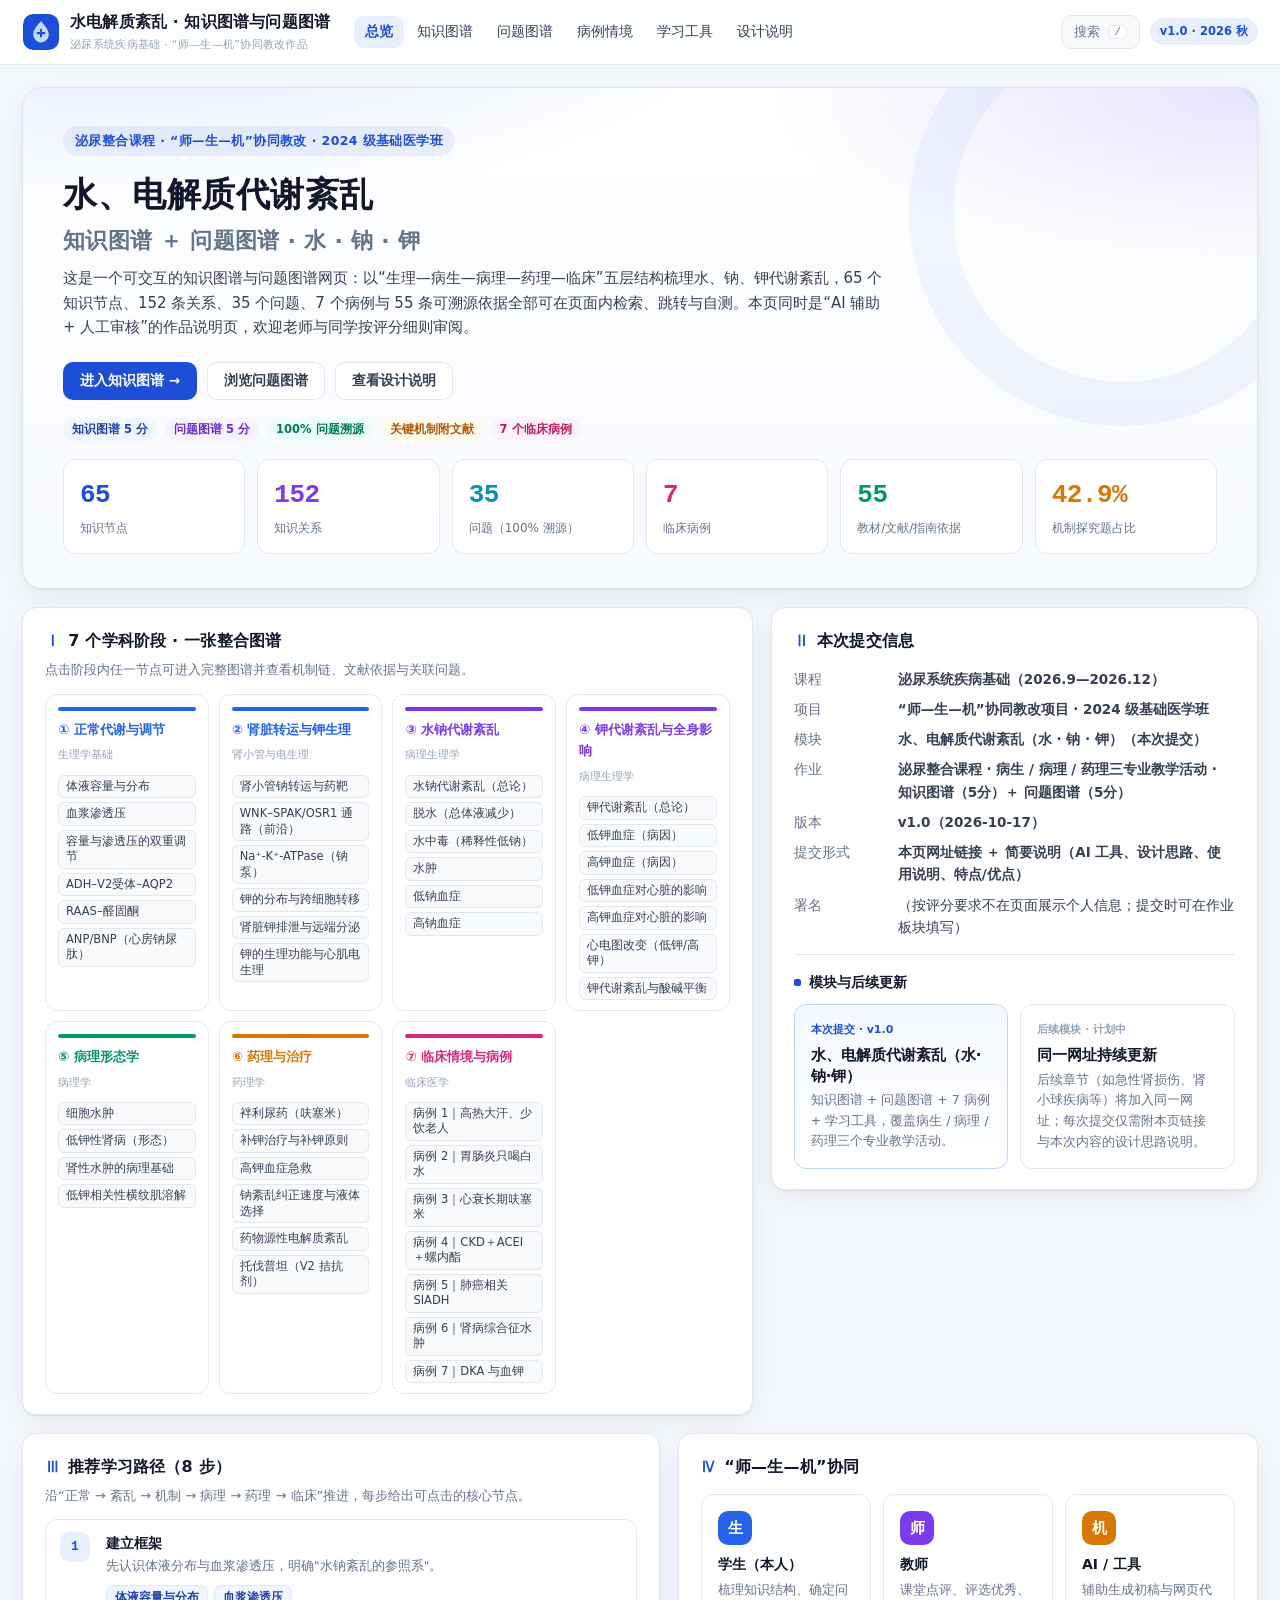
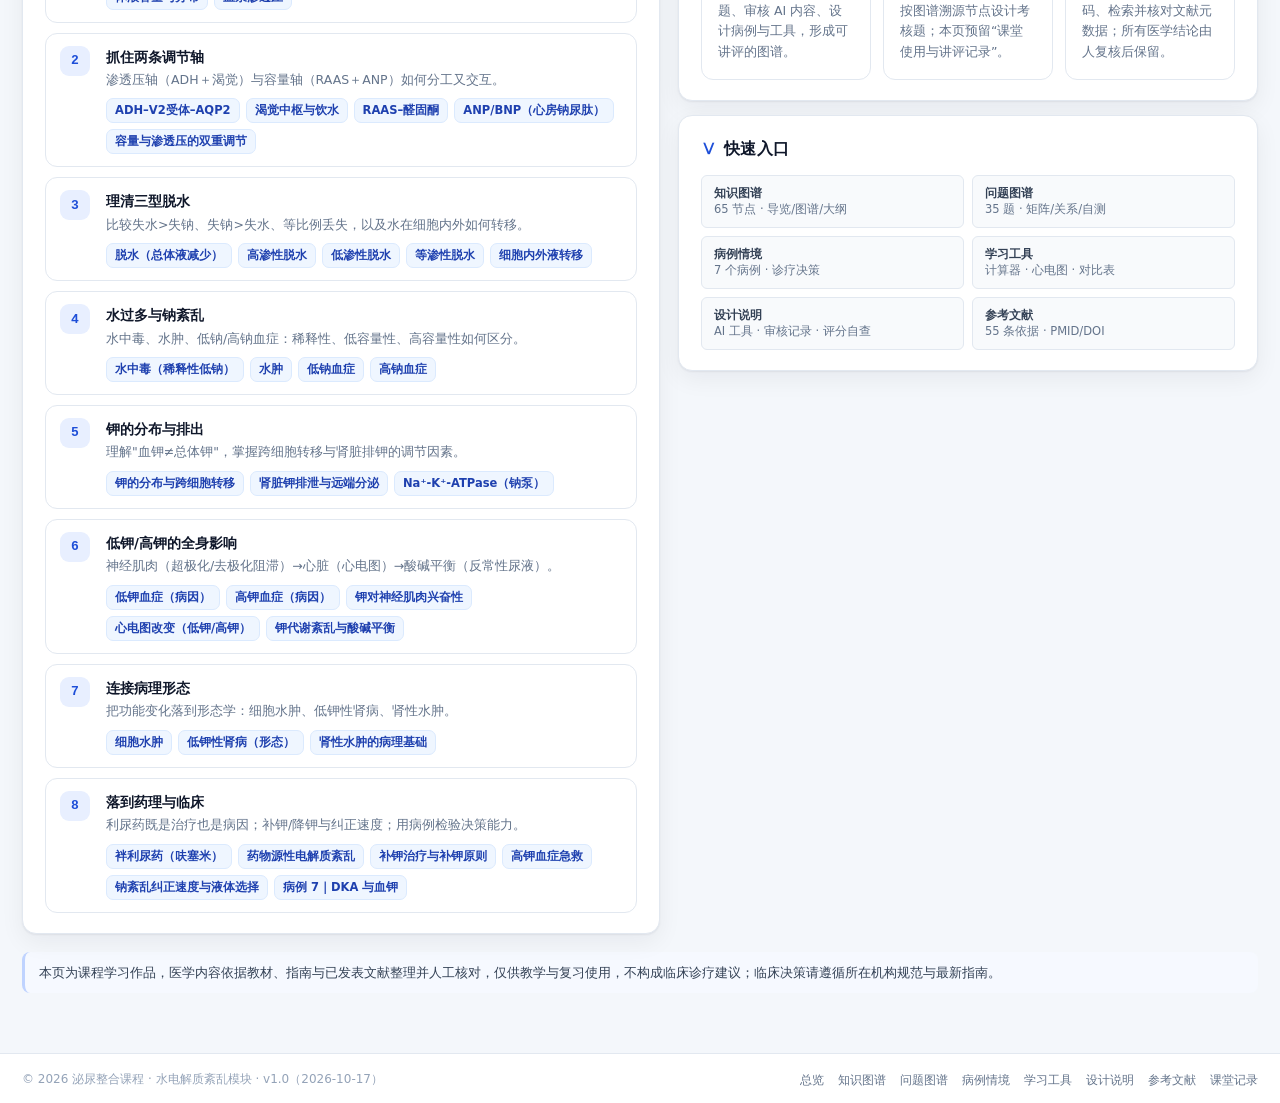
==== index.html @ cebd7afa "Add files via upload" ====
<!DOCTYPE html>
<html lang="zh-CN">
<head>
<meta charset="utf-8">
<meta name="viewport" content="width=device-width, initial-scale=1, viewport-fit=cover">
<title>水、电解质代谢紊乱 · 知识图谱与问题图谱｜泌尿系统疾病基础</title>
<meta name="description" content="泌尿整合课程“师—生—机”协同教改作品：水、电解质代谢紊乱（水·钠·钾）知识图谱与问题图谱，含 65 个知识节点、152 条关系、35 个问题、7 个病例、交互工具与文献溯源。">
<meta name="theme-color" content="#1d4ed8">
<meta name="author" content="2024级基础医学班 · 泌尿整合课程">
<link rel="icon" href="data:image/svg+xml,%3Csvg xmlns='http://www.w3.org/2000/svg' viewBox='0 0 40 40'%3E%3Crect width='40' height='40' rx='11' fill='%231d4ed8'/%3E%3Cpath d='M20 8.5c4.6 5.6 8.2 9.6 8.2 13.9 0 4.8-3.7 8.6-8.2 8.6s-8.2-3.8-8.2-8.6C11.8 18.1 15.4 14.1 20 8.5Z' fill='%23bfdbfe'/%3E%3Cpath d='M16.4 21.2h7.2M20 17.6v7.2' stroke='%231d4ed8' stroke-width='2.2' stroke-linecap='round'/%3E%3C/svg%3E">
<style>
/* =========================================================
   水电解质紊乱 · 知识图谱与问题图谱
   单文件交互页面样式（无外部依赖）
   ========================================================= */
:root {
  --bg: #f4f7fb;
  --panel: #ffffff;
  --panel-2: #f8fafc;
  --ink: #0f172a;
  --ink-2: #334155;
  --ink-3: #64748b;
  --ink-4: #94a3b8;
  --line: #e2e8f0;
  --line-2: #cbd5e1;
  --brand: #1d4ed8;
  --brand-2: #0e7490;
  --brand-soft: #e8efff;
  --accent: #7c3aed;
  --ok: #059669;
  --warn: #d97706;
  --danger: #dc2626;
  --radius: 14px;
  --shadow: 0 1px 2px rgba(15, 23, 42, .06), 0 8px 24px rgba(15, 23, 42, .06);
  --shadow-lg: 0 12px 40px rgba(15, 23, 42, .14);
  --font: "PingFang SC", "Microsoft YaHei", "Hiragino Sans GB", "Source Han Sans SC", "Noto Sans CJK SC", system-ui, -apple-system, "Segoe UI", sans-serif;
  --mono: "JetBrains Mono", Consolas, "Cascadia Code", monospace;
}
* { box-sizing: border-box; }
html, body { margin: 0; padding: 0; }
body {
  font-family: var(--font);
  background: var(--bg);
  color: var(--ink);
  font-size: 15px;
  line-height: 1.65;
  -webkit-font-smoothing: antialiased;
}
a { color: var(--brand); text-decoration: none; }
a:hover { text-decoration: underline; }
button { font-family: inherit; }
h1, h2, h3, h4 { margin: 0; line-height: 1.35; }
p { margin: 0 0 .6em; }
ul, ol { margin: .2em 0 .6em; padding-left: 1.3em; }
li { margin: .18em 0; }
code { font-family: var(--mono); font-size: .9em; background: #eef2f7; border-radius: 5px; padding: 1px 5px; }
::selection { background: #c7d2fe; }

/* ---------- 外壳 ---------- */
#app { min-height: 100vh; display: flex; flex-direction: column; }
.site-header {
  position: sticky; top: 0; z-index: 50;
  background: rgba(255, 255, 255, .92);
  backdrop-filter: saturate(1.4) blur(10px);
  border-bottom: 1px solid var(--line);
}
.header-inner {
  max-width: 1440px; margin: 0 auto; padding: 10px 22px;
  display: flex; align-items: center; gap: 18px;
}
.brand { display: flex; align-items: center; gap: 10px; cursor: pointer; user-select: none; }
.brand-mark { width: 38px; height: 38px; flex: none; }
.brand-text { display: flex; flex-direction: column; }
.brand-title { font-weight: 800; font-size: 15.5px; letter-spacing: .2px; color: var(--ink); }
.brand-sub { font-size: 11px; color: var(--ink-4); letter-spacing: .3px; }
.main-nav { display: flex; align-items: center; gap: 2px; margin-left: 6px; flex-wrap: wrap; }
.nav-link {
  border: 0; background: transparent; color: var(--ink-2);
  padding: 7px 11px; border-radius: 9px; font-size: 13.5px; cursor: pointer;
  transition: background .15s, color .15s; white-space: nowrap;
}
.nav-link:hover { background: #eef2f8; }
.nav-link.active { background: var(--brand-soft); color: var(--brand); font-weight: 700; }
.header-right { margin-left: auto; display: flex; align-items: center; gap: 10px; }
.search-btn {
  display: flex; align-items: center; gap: 8px;
  border: 1px solid var(--line); background: var(--panel-2); color: var(--ink-3);
  padding: 7px 12px; border-radius: 10px; cursor: pointer; font-size: 13px;
}
.search-btn:hover { border-color: var(--line-2); color: var(--ink-2); }
.search-btn kbd { background: #fff; border: 1px solid var(--line); border-radius: 5px; padding: 0 5px; font-size: 11px; color: var(--ink-3); font-family: var(--mono); }
.version-pill { font-size: 11.5px; color: var(--brand); background: var(--brand-soft); border-radius: 999px; padding: 4px 10px; font-weight: 700; white-space: nowrap; }
.menu-btn { display: none; border: 1px solid var(--line); background: #fff; border-radius: 9px; padding: 7px 10px; cursor: pointer; }

.page { flex: 1; width: 100%; max-width: 1440px; margin: 0 auto; padding: 22px 22px 60px; }
.site-footer { border-top: 1px solid var(--line); background: #fff; }
.footer-inner { max-width: 1440px; margin: 0 auto; padding: 16px 22px; display: flex; gap: 18px; justify-content: space-between; align-items: center; flex-wrap: wrap; font-size: 12px; color: var(--ink-4); }
.footer-links { display: flex; gap: 14px; flex-wrap: wrap; }
.footer-links button { border: 0; background: transparent; color: var(--ink-3); cursor: pointer; font-size: 12px; padding: 0; }
.footer-links button:hover { color: var(--brand); }

/* ---------- 通用组件 ---------- */
.card { background: var(--panel); border: 1px solid var(--line); border-radius: var(--radius); box-shadow: var(--shadow); }
.card-pad { padding: 20px 22px; }
.section-head { display: flex; align-items: flex-end; justify-content: space-between; gap: 16px; margin: 26px 0 12px; flex-wrap: wrap; }
.section-title { font-size: 19px; font-weight: 800; letter-spacing: .2px; }
.section-title .num { color: var(--brand); margin-right: 8px; font-family: var(--mono); font-size: 15px; }
.section-sub { color: var(--ink-3); font-size: 13px; margin-top: 3px; }
.badge { display: inline-flex; align-items: center; gap: 4px; border-radius: 999px; padding: 2px 9px; font-size: 11.5px; font-weight: 700; white-space: nowrap; }
.badge-line { border: 1px solid var(--line-2); color: var(--ink-3); background: #fff; }
.btn {
  display: inline-flex; align-items: center; justify-content: center; gap: 7px;
  border-radius: 10px; padding: 9px 16px; font-size: 13.5px; font-weight: 700;
  border: 1px solid transparent; cursor: pointer; transition: .15s; white-space: nowrap;
}
.btn-primary { background: var(--brand); color: #fff; }
.btn-primary:hover { background: #1e40af; }
.btn-ghost { background: #fff; border-color: var(--line); color: var(--ink-2); }
.btn-ghost:hover { border-color: var(--line-2); background: var(--panel-2); }
.btn-soft { background: var(--brand-soft); color: var(--brand); }
.btn-soft:hover { background: #dbe6ff; }
.btn-sm { padding: 5px 10px; font-size: 12.5px; border-radius: 8px; }
.btn:disabled { opacity: .5; cursor: not-allowed; }
.icon-btn { width: 32px; height: 32px; display: inline-flex; align-items: center; justify-content: center; border: 1px solid var(--line); background: #fff; border-radius: 8px; cursor: pointer; color: var(--ink-2); padding: 0; }
.icon-btn:hover { background: var(--panel-2); border-color: var(--line-2); }
.chip {
  display: inline-flex; align-items: center; gap: 5px;
  border: 1px solid var(--line); background: #fff; color: var(--ink-2);
  padding: 4px 10px; border-radius: 999px; font-size: 12.5px; cursor: pointer; transition: .12s;
}
.chip:hover { border-color: var(--line-2); background: var(--panel-2); }
.chip.on { background: var(--brand-soft); border-color: #bfd3ff; color: var(--brand); font-weight: 700; }
.chip-dot { width: 8px; height: 8px; border-radius: 50%; flex: none; }
.toolbar { display: flex; align-items: center; gap: 10px; flex-wrap: wrap; padding: 12px 16px; border-bottom: 1px solid var(--line); background: var(--panel-2); border-radius: var(--radius) var(--radius) 0 0; }
.toolbar .grow { flex: 1; }
.input, .select, .textarea {
  border: 1px solid var(--line); background: #fff; color: var(--ink);
  border-radius: 9px; padding: 7px 11px; font-size: 13px; font-family: inherit; outline: none;
}
.input:focus, .select:focus, .textarea:focus { border-color: #93b4f7; box-shadow: 0 0 0 3px rgba(37, 99, 235, .12); }
.muted { color: var(--ink-3); }
.small { font-size: 12.5px; }
.tiny { font-size: 11.5px; }
.hr { height: 1px; background: var(--line); margin: 16px 0; border: 0; }
.panel-title { font-size: 14px; font-weight: 800; display: flex; align-items: center; gap: 8px; margin-bottom: 10px; }
.panel-title .dot { width: 7px; height: 7px; border-radius: 2px; background: var(--brand); }
.link-btn { border: 0; background: none; color: var(--brand); cursor: pointer; padding: 0; font-size: inherit; font-weight: 600; }
.link-btn:hover { text-decoration: underline; }
.note-box { border-left: 3px solid #bfd3ff; background: #f6f9ff; border-radius: 8px; padding: 10px 14px; color: var(--ink-2); font-size: 13px; }
.warn-box { border-left: 3px solid #fcd34d; background: #fffbeb; border-radius: 8px; padding: 10px 14px; color: #78350f; font-size: 13px; }
.hidden { display: none !important; }

/* ---------- 首页 ---------- */
.hero {
  position: relative; overflow: hidden;
  border-radius: 20px; border: 1px solid #dbe5f5;
  background:
    radial-gradient(1100px 360px at 8% -20%, #dbe7ff 0%, rgba(219, 231, 255, 0) 60%),
    radial-gradient(900px 320px at 100% 0%, #e8e3ff 0%, rgba(232, 227, 255, 0) 55%),
    linear-gradient(180deg, #ffffff 0%, #f7faff 100%);
  padding: 38px 40px 34px;
  box-shadow: var(--shadow);
}
.hero::after {
  content: ""; position: absolute; right: -80px; top: -90px; width: 340px; height: 340px;
  border-radius: 50%; border: 44px solid rgba(37, 99, 235, .06);
}
.hero-kicker { display: inline-flex; align-items: center; gap: 8px; color: var(--brand); font-weight: 800; font-size: 12.5px; letter-spacing: .4px; background: rgba(29, 78, 216, .08); padding: 5px 12px; border-radius: 999px; }
.hero h1 { font-size: 34px; letter-spacing: .5px; margin: 16px 0 10px; font-weight: 900; }
.hero h1 .thin { color: var(--ink-3); font-weight: 600; font-size: 22px; display: block; margin-top: 8px; letter-spacing: .3px; }
.hero-desc { max-width: 820px; color: var(--ink-2); font-size: 15px; }
.hero-actions { display: flex; gap: 10px; margin-top: 22px; flex-wrap: wrap; }
.hero-tags { display: flex; gap: 8px; flex-wrap: wrap; margin-top: 18px; }
.stat-grid { display: grid; grid-template-columns: repeat(6, 1fr); gap: 12px; margin-top: 18px; }
.stat-card { background: #fff; border: 1px solid var(--line); border-radius: 12px; padding: 14px 16px; }
.stat-num { font-size: 26px; font-weight: 900; letter-spacing: -.5px; color: var(--brand); font-family: var(--mono); }
.stat-label { font-size: 12px; color: var(--ink-3); margin-top: 2px; }
.stat-card:nth-child(2) .stat-num { color: #7c3aed; }
.stat-card:nth-child(3) .stat-num { color: #0891b2; }
.stat-card:nth-child(4) .stat-num { color: #db2777; }
.stat-card:nth-child(5) .stat-num { color: #059669; }
.stat-card:nth-child(6) .stat-num { color: #d97706; }

.overview-grid { display: grid; grid-template-columns: 1.35fr .9fr; gap: 18px; margin-top: 18px; align-items: start; }
.info-list { display: grid; grid-template-columns: 92px 1fr; gap: 8px 12px; font-size: 13.5px; }
.info-list dt { color: var(--ink-3); }
.info-list dd { margin: 0; color: var(--ink-2); font-weight: 600; }
.stage-strip { display: grid; grid-template-columns: repeat(auto-fill, minmax(148px, 1fr)); gap: 10px; margin-top: 14px; }
.stage-card { border-radius: 12px; border: 1px solid var(--line); background: #fff; padding: 12px 12px 10px; display: flex; flex-direction: column; gap: 6px; min-height: 150px; }
.stage-card .stage-head { font-size: 13px; font-weight: 800; }
.stage-card .stage-sub { font-size: 11px; color: var(--ink-4); }
.stage-card .stage-nodes { display: flex; flex-direction: column; gap: 4px; margin-top: 4px; }
.stage-node { font-size: 11.5px; color: var(--ink-2); background: var(--panel-2); border: 1px solid var(--line); border-radius: 6px; padding: 3px 7px; cursor: pointer; text-align: left; line-height: 1.35; }
.stage-node:hover { border-color: #bfd3ff; background: var(--brand-soft); color: var(--brand); }
.stage-card .stage-bar { height: 4px; border-radius: 3px; margin-bottom: 2px; }

.two-col { display: grid; grid-template-columns: 1.1fr 1fr; gap: 18px; align-items: start; }
.three-col { display: grid; grid-template-columns: repeat(3, 1fr); gap: 14px; }
.path-list { display: grid; gap: 10px; }
.path-item { display: grid; grid-template-columns: 34px 1fr; gap: 12px; padding: 12px 14px; border: 1px solid var(--line); border-radius: 12px; background: #fff; }
.path-num { width: 30px; height: 30px; border-radius: 9px; background: var(--brand-soft); color: var(--brand); display: flex; align-items: center; justify-content: center; font-weight: 900; font-family: var(--mono); font-size: 13px; }
.path-title { font-weight: 800; font-size: 13.5px; }
.path-desc { font-size: 12.5px; color: var(--ink-3); margin-top: 2px; }
.path-nodes { display: flex; flex-wrap: wrap; gap: 6px; margin-top: 8px; }
.coop-grid { display: grid; grid-template-columns: repeat(3, 1fr); gap: 12px; }
.coop-card { border: 1px solid var(--line); border-radius: 12px; padding: 16px; background: #fff; }
.coop-icon { width: 34px; height: 34px; border-radius: 10px; display: flex; align-items: center; justify-content: center; font-weight: 900; color: #fff; margin-bottom: 10px; }
.coop-card h4 { font-size: 14px; margin-bottom: 6px; }
.coop-card p { font-size: 12.5px; color: var(--ink-3); margin: 0; }
.module-cards { display: grid; grid-template-columns: 1fr 1fr; gap: 12px; }
.module-card { border: 1px solid var(--line); border-radius: 12px; padding: 16px; background: #fff; }
.module-card.current { border-color: #bfd3ff; background: linear-gradient(180deg, #f5f9ff, #fff); }
.module-card .mc-tag { font-size: 11px; font-weight: 800; color: var(--brand); }
.module-card h4 { margin: 6px 0 4px; font-size: 15px; }
.module-card p { font-size: 12.5px; color: var(--ink-3); margin: 0; }

/* ---------- 知识图谱 ---------- */
.kg-layout { display: grid; grid-template-columns: minmax(0, 1fr) 392px; gap: 16px; align-items: start; margin-top: 14px; }
.kg-main { display: flex; flex-direction: column; min-height: 0; }
.kg-canvas { position: relative; flex: 1; min-height: 520px; height: calc(100vh - 330px); background:
  radial-gradient(circle at 20% 10%, #ffffff 0, #fbfdff 45%, #f6f9fe 100%); overflow: hidden; border-radius: 0 0 var(--radius) var(--radius); }
.kg-canvas svg { display: block; width: 100%; height: 100%; touch-action: none; cursor: grab; }
.kg-canvas svg.dragging { cursor: grabbing; }
.kg-edge { fill: none; stroke-linecap: round; opacity: .5; transition: opacity .15s; }
.kg-edge.dim { opacity: .07; }
.kg-edge.hot { opacity: 1; }
.kg-node .node-box { fill: #fff; stroke: #dbe3ee; stroke-width: 1.2; filter: drop-shadow(0 1px 1.5px rgba(15,23,42,.06)); transition: stroke .15s, fill .15s; }
.kg-node:hover .node-box { stroke: #93b4f7; }
.kg-node.selected .node-box { stroke: var(--brand); stroke-width: 2.4; }
.kg-node.dim { opacity: .18; }
.kg-node .title { fill: #0f172a; font-size: 13px; font-weight: 700; pointer-events: none; }
.kg-node .en { fill: #94a3b8; font-size: 9.5px; pointer-events: none; }
.kg-node .kind-tag { font-size: 9.5px; font-weight: 700; }
.kg-node .q-badge { fill: #1d4ed8; pointer-events: none; }
.kg-node .q-badge-text { fill: #fff; font-size: 8.5px; font-weight: 700; pointer-events: none; }
.kg-node .lit-dot { fill: #d97706; }
.kg-col-head .head-box { fill: #f1f5fb; stroke: #e2e8f0; }
.kg-col-head .head-title { font-size: 12px; font-weight: 800; fill: #334155; }
.kg-col-head .head-sub { font-size: 9.5px; fill: #94a3b8; }
.kg-legend { display: flex; gap: 14px; flex-wrap: wrap; align-items: center; padding: 10px 16px 12px; border-top: 1px solid var(--line); background: #fff; border-radius: 0 0 var(--radius) var(--radius); font-size: 11.5px; color: var(--ink-3); }
.legend-item { display: inline-flex; align-items: center; gap: 6px; }
.legend-swatch { width: 18px; height: 0; border-top: 2px solid; }
.legend-dot { width: 9px; height: 9px; border-radius: 3px; }
.kg-toolbar { position: absolute; top: 12px; right: 12px; display: flex; flex-direction: column; gap: 6px; z-index: 5; }
.kg-hint { position: absolute; left: 12px; bottom: 12px; background: rgba(15,23,42,.72); color: #fff; font-size: 11px; border-radius: 999px; padding: 4px 12px; pointer-events: none; }
.kg-empty { position: absolute; inset: 0; display: flex; align-items: center; justify-content: center; color: var(--ink-4); font-size: 13px; }

.kg-detail { position: sticky; top: 76px; max-height: calc(100vh - 360px); overflow-y: auto; background: #fff; border: 1px solid var(--line); border-radius: var(--radius); box-shadow: var(--shadow); }
.detail-head { padding: 16px 18px 12px; border-bottom: 1px solid var(--line); background: linear-gradient(180deg, #fbfdff, #fff); border-radius: var(--radius) var(--radius) 0 0; }
.detail-head h3 { font-size: 17px; font-weight: 900; letter-spacing: .2px; }
.detail-head .en { font-size: 11.5px; color: var(--ink-4); margin-top: 2px; }
.detail-badges { display: flex; gap: 6px; flex-wrap: wrap; margin-top: 10px; }
.detail-body { padding: 14px 18px 20px; }
.detail-summary { background: var(--panel-2); border: 1px solid var(--line); border-radius: 10px; padding: 11px 13px; font-size: 13px; color: var(--ink-2); }
.detail-section { margin-top: 16px; }
.detail-section .panel-title { margin-bottom: 8px; }
.point-list { margin: 0; padding-left: 1.15em; font-size: 13px; color: var(--ink-2); }
.point-list li { margin: .3em 0; }
.chain { display: flex; flex-wrap: wrap; align-items: center; gap: 6px; }
.chain-step { background: #fff7ed; border: 1px solid #fed7aa; color: #9a3412; border-radius: 7px; padding: 3px 8px; font-size: 12px; font-weight: 600; }
.chain-arrow { color: #fb923c; font-size: 12px; }
.ref-item { border: 1px solid var(--line); border-radius: 9px; padding: 9px 11px; margin-bottom: 7px; background: var(--panel-2); }
.ref-meta { display: flex; gap: 6px; align-items: center; flex-wrap: wrap; margin-bottom: 3px; }
.ref-cite { font-size: 11.8px; color: var(--ink-2); line-height: 1.55; }
.ref-links { display: flex; gap: 10px; margin-top: 5px; font-size: 11.5px; }
.rel-chip { display: block; width: 100%; text-align: left; border: 1px solid var(--line); background: #fff; border-radius: 8px; padding: 7px 10px; margin-bottom: 6px; cursor: pointer; font-size: 12.5px; color: var(--ink-2); }
.rel-chip:hover { border-color: #bfd3ff; background: var(--brand-soft); color: var(--brand); }
.rel-chip .qno { font-family: var(--mono); font-weight: 800; color: var(--brand); margin-right: 6px; }
.detail-empty { padding: 46px 22px; text-align: center; color: var(--ink-4); font-size: 13px; }
.detail-empty .big { font-size: 34px; margin-bottom: 10px; }

/* 导览视图 & 大纲视图 */
.guide-stages { display: grid; grid-template-columns: repeat(7, 1fr); gap: 10px; margin-top: 14px; }
.guide-stage { border: 1px solid var(--line); border-radius: 12px; background: #fff; overflow: hidden; display: flex; flex-direction: column; }
.guide-stage .gs-head { padding: 10px 12px; border-bottom: 1px solid var(--line); }
.guide-stage .gs-title { font-size: 12.5px; font-weight: 800; }
.guide-stage .gs-sub { font-size: 10.5px; color: var(--ink-4); }
.guide-stage .gs-body { padding: 8px; display: flex; flex-direction: column; gap: 5px; }
.gs-node { display: flex; align-items: center; gap: 6px; border: 1px solid transparent; background: var(--panel-2); border-radius: 7px; padding: 5px 7px; font-size: 11.5px; color: var(--ink-2); cursor: pointer; text-align: left; line-height: 1.35; }
.gs-node:hover { border-color: #bfd3ff; background: #eef4ff; }
.gs-node .gs-q { margin-left: auto; font-size: 10px; color: var(--brand); font-weight: 700; }
.guide-arrow-note { display: flex; align-items: center; justify-content: center; gap: 8px; color: var(--ink-4); font-size: 11.5px; margin-top: 12px; }
.outline-grid { display: grid; grid-template-columns: repeat(auto-fill, minmax(340px, 1fr)); gap: 14px; margin-top: 14px; }
.outline-col { border: 1px solid var(--line); border-radius: 12px; background: #fff; padding: 14px; }
.outline-col h4 { font-size: 13.5px; display: flex; align-items: center; gap: 8px; }
.outline-item { border-top: 1px dashed var(--line); padding: 7px 0; font-size: 12.5px; color: var(--ink-2); cursor: pointer; }
.outline-item:hover { color: var(--brand); }
.outline-item .oi-title { font-weight: 700; }
.outline-item .oi-sum { font-size: 11.5px; color: var(--ink-4); margin-top: 1px; }

/* ---------- 问题图谱 ---------- */
.q-layout { display: grid; grid-template-columns: minmax(0, 1fr) 420px; gap: 16px; align-items: start; margin-top: 14px; }
.q-main { min-width: 0; }
.matrix { padding: 14px 16px 18px; overflow-x: auto; }
.matrix-grid { display: grid; grid-template-columns: 108px repeat(4, minmax(150px, 1fr)); gap: 10px; min-width: 780px; }
.matrix-corner { }
.matrix-col-head, .matrix-row-head { border-radius: 9px; background: var(--panel-2); border: 1px solid var(--line); padding: 8px 10px; font-size: 12.5px; font-weight: 800; color: var(--ink-2); display: flex; align-items: center; justify-content: space-between; gap: 6px; }
.matrix-row-head { writing-mode: horizontal-tb; background: #f8fafc; display: flex; flex-direction: column; justify-content: center; gap: 3px; }
.matrix-row-head .mrh-name { font-size: 13px; font-weight: 800; color: var(--ink); }
.matrix-cell { border: 1px dashed #e2e8f0; border-radius: 10px; padding: 8px; display: flex; flex-direction: column; gap: 6px; min-height: 84px; background: #fff; }
.matrix-cell.has-items { border-style: solid; border-color: #e8eef6; background: #fbfdff; }
.q-chip { text-align: left; border: 1px solid var(--line); background: #fff; border-radius: 8px; padding: 6px 8px; cursor: pointer; font-size: 12px; line-height: 1.4; color: var(--ink-2); position: relative; transition: .12s; }
.q-chip:hover { border-color: #bfd3ff; background: #f4f8ff; }
.q-chip.selected { border-color: var(--brand); background: var(--brand-soft); box-shadow: 0 0 0 2px rgba(37,99,235,.15); }
.q-chip.related { border-color: #a7f3d0; background: #f0fdf4; }
.q-chip.dim { opacity: .35; }
.q-chip .qc-top { display: flex; align-items: center; gap: 5px; margin-bottom: 2px; }
.q-chip .qc-no { font-family: var(--mono); font-weight: 900; font-size: 10.5px; color: var(--brand); }
.q-chip .qc-diff { margin-left: auto; font-size: 9px; color: #d97706; letter-spacing: -1px; }
.q-chip .qc-title { font-weight: 600; }
.q-chip .qc-mark { position: absolute; top: -5px; right: -4px; width: 13px; height: 13px; border-radius: 50%; font-size: 8px; color: #fff; display: flex; align-items: center; justify-content: center; font-weight: 900; }
.q-chip .qc-mark.mastered { background: var(--ok); }
.q-chip .qc-mark.review { background: var(--warn); }
.q-legend { display: flex; gap: 14px; flex-wrap: wrap; align-items: center; padding: 10px 16px; border-top: 1px solid var(--line); font-size: 11.5px; color: var(--ink-3); }
.progress-wrap { display: flex; align-items: center; gap: 8px; min-width: 220px; }
.progress-bar { flex: 1; height: 7px; border-radius: 999px; background: #e2e8f0; overflow: hidden; }
.progress-fill { height: 100%; background: linear-gradient(90deg, #059669, #34d399); border-radius: 999px; transition: width .3s; }
.q-detail { position: sticky; top: 76px; max-height: calc(100vh - 96px); overflow-y: auto; }
.q-prompt { font-size: 13.5px; color: var(--ink); background: var(--panel-2); border: 1px solid var(--line); border-radius: 10px; padding: 12px 13px; line-height: 1.7; }
.q-block { margin-top: 14px; }
.q-answer { border: 1px solid #bbf7d0; background: #f0fdf4; border-radius: 10px; padding: 12px 13px; font-size: 13px; color: #14532d; line-height: 1.7; }
.q-hint { border: 1px solid #fde68a; background: #fffbeb; border-radius: 10px; padding: 10px 13px; font-size: 12.5px; color: #78350f; }
.q-trace { display: flex; flex-wrap: wrap; gap: 6px; }
.trace-chip { border: 1px solid #dbeafe; background: #eff6ff; color: #1e40af; border-radius: 7px; padding: 4px 8px; font-size: 11.5px; cursor: pointer; font-weight: 600; }
.trace-chip:hover { background: #dbeafe; }
.q-meta-row { display: flex; gap: 6px; flex-wrap: wrap; align-items: center; margin-top: 10px; }
.q-graph-wrap { padding: 0; overflow: hidden; border-radius: 0 0 var(--radius) var(--radius); background: radial-gradient(circle at 30% 0%, #fff, #f6f9fe); }
.q-graph-wrap svg { display: block; width: 100%; height: 100%; }
.qg-node .qg-box { fill: #fff; stroke: #dbe3ee; stroke-width: 1.2; }
.qg-node:hover .qg-box { stroke: #93b4f7; }
.qg-node.selected .qg-box { stroke: var(--brand); stroke-width: 2.4; }
.qg-node .qg-title { fill: #0f172a; font-size: 11px; font-weight: 700; pointer-events: none; }
.qg-node .qg-no { font-size: 9.5px; font-family: var(--mono); font-weight: 800; fill: #1d4ed8; pointer-events: none; }
.qg-edge { fill: none; stroke-linecap: round; opacity: .45; }
.qg-edge.hot { opacity: 1; }
.qg-edge.dim { opacity: .06; }
.qg-col-head { font-size: 12px; font-weight: 800; fill: #334155; }
.qg-note { font-size: 10px; fill: #94a3b8; }
.qg-empty { padding: 60px 20px; text-align: center; color: var(--ink-4); }

/* ---------- 病例 ---------- */
.case-grid { display: grid; grid-template-columns: repeat(auto-fill, minmax(360px, 1fr)); gap: 14px; margin-top: 14px; }
.case-card { border: 1px solid var(--line); border-radius: 14px; background: #fff; box-shadow: var(--shadow); display: flex; flex-direction: column; overflow: hidden; }
.case-top { padding: 14px 16px 12px; border-bottom: 1px solid var(--line); }
.case-no { font-family: var(--mono); font-size: 11px; font-weight: 900; color: #db2777; letter-spacing: .5px; }
.case-card h3 { font-size: 15px; margin: 3px 0 6px; }
.case-card .case-sum { font-size: 12.5px; color: var(--ink-3); }
.case-body { padding: 12px 16px 16px; display: flex; flex-direction: column; gap: 10px; }
.case-row { font-size: 12.8px; color: var(--ink-2); }
.case-row b { color: var(--ink); }
.case-links { display: flex; flex-wrap: wrap; gap: 6px; }
.case-foot { margin-top: auto; padding: 10px 16px 14px; display: flex; gap: 8px; flex-wrap: wrap; border-top: 1px dashed var(--line); }

/* ---------- 学习工具 ---------- */
.tool-grid { display: grid; grid-template-columns: 1fr 1fr; gap: 16px; align-items: start; margin-top: 14px; }
.tool-card { background: #fff; border: 1px solid var(--line); border-radius: var(--radius); box-shadow: var(--shadow); padding: 18px 20px; }
.tool-card h3 { font-size: 15.5px; display: flex; align-items: center; gap: 8px; margin-bottom: 4px; }
.tool-card .tool-sub { font-size: 12px; color: var(--ink-4); margin-bottom: 14px; }
.field-row { display: grid; grid-template-columns: repeat(auto-fit, minmax(120px, 1fr)); gap: 10px; }
.field label { display: block; font-size: 12px; color: var(--ink-3); margin-bottom: 4px; }
.field .input, .field .select { width: 100%; }
.stack-bar { display: flex; height: 34px; border-radius: 10px; overflow: hidden; border: 1px solid var(--line); margin-top: 14px; }
.stack-seg { display: flex; align-items: center; justify-content: center; font-size: 11px; color: #fff; font-weight: 700; white-space: nowrap; overflow: hidden; }
.fluid-table { width: 100%; border-collapse: collapse; margin-top: 12px; font-size: 12.5px; }
.fluid-table th, .fluid-table td { text-align: left; padding: 6px 8px; border-bottom: 1px solid var(--line); }
.fluid-table th { color: var(--ink-3); font-weight: 700; font-size: 12px; }
.fluid-table td.num { font-family: var(--mono); font-weight: 700; color: var(--ink); }
.calc-out { background: var(--panel-2); border: 1px solid var(--line); border-radius: 10px; padding: 12px 14px; margin-top: 12px; font-size: 13px; }
.calc-out b { color: var(--brand); }
.ecg-wrap { margin-top: 12px; border: 1px solid var(--line); border-radius: 12px; overflow: hidden; background: #fff; }
.ecg-wrap svg { display: block; width: 100%; height: auto; }
.ecg-controls { display: flex; gap: 8px; flex-wrap: wrap; align-items: center; margin-top: 12px; }
.ecg-desc { font-size: 12.5px; color: var(--ink-2); margin-top: 10px; min-height: 42px; }
.tab-row { display: flex; gap: 6px; flex-wrap: wrap; margin-bottom: 12px; }
.compare-table { width: 100%; border-collapse: collapse; font-size: 12.5px; margin-top: 4px; }
.compare-table th, .compare-table td { border: 1px solid var(--line); padding: 7px 9px; vertical-align: top; text-align: left; }
.compare-table th { background: var(--panel-2); font-size: 12px; color: var(--ink-2); }
.compare-table td:first-child { background: #fbfdff; color: var(--ink-3); font-weight: 700; white-space: nowrap; }
.compare-table col.col-hl { background: #fff7ed; }
.checklist { display: flex; flex-direction: column; gap: 7px; margin-top: 6px; }
.check-item { display: flex; gap: 9px; align-items: flex-start; border: 1px solid var(--line); border-radius: 9px; padding: 8px 10px; font-size: 12.5px; color: var(--ink-2); cursor: pointer; }
.check-item input { margin-top: 3px; accent-color: var(--brand); }
.check-item.checked { background: #f0fdf4; border-color: #bbf7d0; color: #14532d; }

/* ---------- 设计说明 ---------- */
.guide-layout { display: grid; grid-template-columns: 210px minmax(0, 1fr); gap: 20px; align-items: start; margin-top: 14px; }
.guide-nav { position: sticky; top: 76px; border: 1px solid var(--line); border-radius: 12px; background: #fff; padding: 10px; }
.guide-nav button { display: block; width: 100%; text-align: left; border: 0; background: transparent; border-radius: 8px; padding: 7px 10px; font-size: 12.5px; color: var(--ink-2); cursor: pointer; }
.guide-nav button:hover { background: var(--panel-2); color: var(--brand); }
.guide-section { background: #fff; border: 1px solid var(--line); border-radius: var(--radius); box-shadow: var(--shadow); padding: 20px 22px; margin-bottom: 16px; }
.guide-section h2 { font-size: 18px; margin-bottom: 4px; }
.guide-section .sec-sub { font-size: 12.5px; color: var(--ink-4); margin-bottom: 14px; }
.guide-section h3 { font-size: 14.5px; margin: 16px 0 8px; }
.guide-section p { font-size: 13.5px; color: var(--ink-2); }
.guide-section ul, .guide-section ol { font-size: 13.5px; color: var(--ink-2); }
.tool-role { display: grid; grid-template-columns: 176px 1fr; gap: 8px 14px; font-size: 13px; }
.tool-role dt { font-weight: 800; color: var(--ink-2); }
.tool-role dd { margin: 0; color: var(--ink-3); }
.rubric-table { width: 100%; border-collapse: collapse; font-size: 12.5px; margin-top: 8px; }
.rubric-table th, .rubric-table td { border: 1px solid var(--line); padding: 8px 10px; vertical-align: top; text-align: left; }
.rubric-table th { background: var(--panel-2); font-size: 12px; }
.rubric-table tfoot td { background: #f8fafc; font-weight: 700; }
.redline { display: grid; grid-template-columns: 1fr auto; gap: 8px; border: 1px solid var(--line); border-left: 3px solid var(--ok); border-radius: 9px; padding: 9px 12px; margin-bottom: 8px; font-size: 12.5px; background: #f0fdf4; }
.redline.pending { border-left-color: var(--warn); background: #fffbeb; }
.correction-table { width: 100%; border-collapse: collapse; font-size: 12.3px; }
.correction-table th, .correction-table td { border: 1px solid var(--line); padding: 7px 9px; vertical-align: top; text-align: left; }
.correction-table th { background: var(--panel-2); font-size: 12px; }
.correction-table .wrong { color: #991b1b; text-decoration: line-through; text-decoration-color: rgba(153,27,27,.4); }
.correction-table .fixed { color: #14532d; }
.ref-group { margin-top: 14px; }
.ref-group h3 { font-size: 14px; }
.ref-list { margin: 0; padding-left: 1.4em; font-size: 12.5px; color: var(--ink-2); }
.ref-list li { margin: .32em 0; line-height: 1.6; }
.ref-list .ref-links { margin-top: 1px; display: inline-flex; gap: 8px; margin-left: 6px; }
.version-line { display: grid; grid-template-columns: 90px 110px 1fr; gap: 10px; padding: 9px 0; border-bottom: 1px dashed var(--line); font-size: 12.5px; }
.version-line:last-child { border-bottom: 0; }
.record-table { width: 100%; border-collapse: collapse; font-size: 12.5px; }
.record-table th, .record-table td { border: 1px solid var(--line); padding: 9px 10px; text-align: left; vertical-align: top; }
.record-table th { background: var(--panel-2); font-size: 12px; width: 120px; }
.record-input { width: 100%; border: 0; background: transparent; font-size: 12.5px; color: var(--ink-2); font-family: inherit; outline: none; resize: vertical; min-height: 34px; }
.record-input:focus { background: #f8fafc; border-radius: 6px; }
.feature-grid { display: grid; grid-template-columns: repeat(auto-fill, minmax(260px, 1fr)); gap: 12px; }
.feature-card { border: 1px solid var(--line); border-radius: 11px; padding: 13px 15px; background: var(--panel-2); }
.feature-card h4 { font-size: 13.5px; margin-bottom: 5px; }
.feature-card p { font-size: 12.5px; color: var(--ink-3); margin: 0; }

/* ---------- 搜索弹层 ---------- */
.modal-mask { position: fixed; inset: 0; background: rgba(15,23,42,.4); backdrop-filter: blur(3px); z-index: 200; display: flex; align-items: flex-start; justify-content: center; padding: 12vh 16px 16px; }
.modal { width: min(680px, 100%); background: #fff; border-radius: 16px; box-shadow: var(--shadow-lg); overflow: hidden; }
.modal-input-row { display: flex; align-items: center; gap: 10px; padding: 14px 18px; border-bottom: 1px solid var(--line); }
.modal-input-row input { flex: 1; border: 0; outline: none; font-size: 16px; font-family: inherit; color: var(--ink); }
.modal-input-row kbd { font-family: var(--mono); font-size: 11px; color: var(--ink-4); border: 1px solid var(--line); border-radius: 5px; padding: 1px 6px; }
.search-results { max-height: 56vh; overflow-y: auto; padding: 8px 10px 12px; }
.sr-group-title { font-size: 11px; color: var(--ink-4); font-weight: 800; letter-spacing: .4px; padding: 8px 10px 4px; }
.sr-item { display: flex; gap: 10px; align-items: center; padding: 8px 10px; border-radius: 9px; cursor: pointer; }
.sr-item:hover, .sr-item.active { background: var(--brand-soft); }
.sr-item .sr-main { min-width: 0; flex: 1; }
.sr-item .sr-title { font-size: 13.5px; font-weight: 700; color: var(--ink); }
.sr-item .sr-sub { font-size: 11.5px; color: var(--ink-4); white-space: nowrap; overflow: hidden; text-overflow: ellipsis; }
.sr-empty { padding: 30px; text-align: center; color: var(--ink-4); font-size: 13px; }

/* ---------- 响应式 ---------- */
@media (max-width: 1240px) {
  .stat-grid { grid-template-columns: repeat(3, 1fr); }
  .guide-stages { grid-template-columns: repeat(4, 1fr); }
  .stage-strip { grid-template-columns: repeat(4, 1fr); }
  .overview-grid, .two-col { grid-template-columns: 1fr; }
  .kg-layout { grid-template-columns: minmax(0, 1fr) 350px; }
  .q-layout { grid-template-columns: minmax(0, 1fr) 380px; }
}
@media (max-width: 1020px) {
  .kg-layout, .q-layout { grid-template-columns: 1fr; }
  .kg-detail, .q-detail { position: static; max-height: none; }
  .kg-canvas { height: 62vh; min-height: 420px; }
  .guide-layout { grid-template-columns: 1fr; }
  .guide-nav { position: static; display: flex; flex-wrap: wrap; gap: 4px; }
  .guide-nav button { width: auto; }
  .tool-grid { grid-template-columns: 1fr; }
  .coop-grid { grid-template-columns: 1fr; }
  .three-col { grid-template-columns: 1fr; }
}
@media (max-width: 860px) {
  .main-nav { display: none; }
  .main-nav.open { display: flex; position: absolute; top: 60px; left: 12px; right: 12px; background: #fff; border: 1px solid var(--line); border-radius: 12px; box-shadow: var(--shadow-lg); padding: 8px; z-index: 60; flex-direction: column; align-items: stretch; }
  .menu-btn { display: inline-flex; }
  .header-inner { padding: 9px 14px; }
  .page { padding: 16px 14px 50px; }
  .hero { padding: 26px 20px; }
  .hero h1 { font-size: 26px; }
  .hero h1 .thin { font-size: 17px; }
  .stat-grid { grid-template-columns: repeat(2, 1fr); }
  .guide-stages, .stage-strip { grid-template-columns: repeat(2, 1fr); }
  .matrix-grid { grid-template-columns: 96px repeat(4, minmax(140px, 1fr)); min-width: 760px; }
  .version-pill { display: none; }
}
@media (max-width: 560px) {
  .stat-grid { grid-template-columns: 1fr 1fr; }
  .guide-stages, .stage-strip { grid-template-columns: 1fr; }
  .tool-role { grid-template-columns: 1fr; }
  .case-grid { grid-template-columns: 1fr; }
  .search-btn span.label { display: none; }
}

/* ---------- 知识图谱增强交互 ---------- */
.kg-actionbar { display: flex; align-items: center; gap: 10px; flex-wrap: wrap; padding: 8px 12px; border-bottom: 1px solid var(--line); background: #fff; }
.kg-actions { display: flex; align-items: center; gap: 6px; flex-wrap: wrap; }
.seg { display: inline-flex; border: 1px solid var(--line); border-radius: 8px; overflow: hidden; }
.seg-btn { border: 0; background: #fff; padding: 4px 9px; font-size: 12px; cursor: pointer; color: var(--ink-2); border-right: 1px solid var(--line); font-family: inherit; }
.seg-btn:last-child { border-right: 0; }
.seg-btn.on { background: var(--brand-soft); color: var(--brand); font-weight: 800; }
.legend-toggle { display: inline-flex; align-items: center; gap: 5px; border: 1px solid var(--line); background: #fff; border-radius: 999px; padding: 3px 9px; font-size: 11.5px; color: var(--ink-3); cursor: pointer; font-family: inherit; }
.legend-toggle.on { color: var(--ink-2); border-color: var(--line-2); background: var(--panel-2); }
.legend-toggle:not(.on) { opacity: .42; text-decoration: line-through; }
.legend-toggle .legend-swatch { width: 13px; border-top-width: 2px; }
.kg-canvas { height: calc(100vh - 360px); min-height: 480px; }
.kg-minimap { position: absolute; right: 12px; bottom: 12px; width: 158px; height: 104px; background: #fff; border: 1px solid var(--line); border-radius: 9px; box-shadow: var(--shadow); overflow: hidden; z-index: 6; cursor: crosshair; }
.kg-minimap svg { display: block; width: 100%; height: 100%; }
.kg-overlay { position: absolute; left: 12px; right: 182px; bottom: 10px; z-index: 7; pointer-events: none; display: flex; justify-content: center; }
.kg-canvas.has-overlay .kg-hint { display: none; }
.kg-overlay > div { pointer-events: auto; }
.kg-tourbar { width: min(780px, 100%); background: rgba(15, 23, 42, .93); color: #fff; border-radius: 12px; padding: 10px 14px; box-shadow: var(--shadow-lg); backdrop-filter: blur(6px); }
.tourbar-top { display: flex; align-items: center; gap: 10px; flex-wrap: wrap; }
.tour-badge { font-size: 11px; font-weight: 800; color: #93c5fd; background: rgba(37, 99, 235, .28); padding: 2px 8px; border-radius: 999px; white-space: nowrap; }
.tour-title { font-size: 14px; font-weight: 800; }
.tour-actions { margin-left: auto; display: flex; gap: 6px; }
.tour-actions .btn-ghost { background: rgba(255, 255, 255, .1); border-color: rgba(255, 255, 255, .22); color: #fff; }
.tour-desc { font-size: 12px; color: #cbd5e1; margin-top: 4px; line-height: 1.55; }
.tour-dots { display: flex; align-items: center; gap: 5px; margin-top: 6px; flex-wrap: wrap; }
.tour-dot { width: 16px; height: 7px; border-radius: 999px; border: 0; background: rgba(255, 255, 255, .25); cursor: pointer; padding: 0; }
.tour-dot.on { background: #60a5fa; }
.kg-pathbar { width: min(880px, 100%); background: rgba(8, 145, 178, .96); color: #fff; border-radius: 12px; padding: 9px 14px; box-shadow: var(--shadow-lg); display: flex; align-items: center; gap: 10px; flex-wrap: wrap; font-size: 12.5px; }
.path-badge { font-weight: 800; font-size: 11px; background: rgba(255, 255, 255, .2); padding: 2px 8px; border-radius: 999px; white-space: nowrap; }
.kg-pathbar .btn-ghost { background: rgba(255, 255, 255, .12); border-color: rgba(255, 255, 255, .25); color: #fff; }
.kg-node.tour-node .node-box { stroke: #f59e0b; stroke-width: 2.6; filter: drop-shadow(0 0 6px rgba(245, 158, 11, .55)); }
.kg-node.path-node .node-box { stroke: #0891b2; stroke-width: 2.6; }
.kg-edge.path { stroke-dasharray: 9 6 !important; stroke-width: 2.8; opacity: 1; animation: kgdash 1s linear infinite; }
@keyframes kgdash { to { stroke-dashoffset: -30; } }
.kg-edge.hidden-edge { display: none; }
.kg-edge { cursor: pointer; pointer-events: stroke; }
.kg-edge:hover { opacity: 1; }
.kg-main.kg-fullscreen { position: fixed !important; inset: 0; z-index: 200; background: #fff; border-radius: 0 !important; display: flex; flex-direction: column; }
.kg-main.kg-fullscreen .kg-canvas { height: auto !important; flex: 1; min-height: 0; }
body.kg-noscroll { overflow: hidden; }
.path-chain { display: flex; flex-direction: column; gap: 4px; align-items: flex-start; }
.path-arrow { font-size: 11px; margin-left: 10px; }
@media (max-width: 1020px) {
  .kg-minimap { display: none; }
  .kg-overlay { right: 12px; }
  .kg-canvas { height: 58vh; min-height: 420px; }
  .kg-tourbar, .kg-pathbar { font-size: 12px; }
}
@media (max-width: 700px) {
  .kg-legend-inline { display: none; }
  .kg-actions { width: 100%; }
}

/* ---------- 打印 ---------- */
@media print {
  body { background: #fff; font-size: 12px; }
  .site-header, .site-footer, .kg-toolbar, .kg-hint, .menu-btn, .search-btn, .hero-actions, .toolbar, .no-print { display: none !important; }
  .page { max-width: none; padding: 0; }
  .card, .tool-card, .guide-section { box-shadow: none; border-color: #ddd; break-inside: avoid; }
  .kg-layout, .q-layout, .overview-grid, .two-col, .tool-grid, .guide-layout { grid-template-columns: 1fr; }
  .kg-detail, .q-detail { position: static; max-height: none; border: 1px solid #ddd; }
  .kg-canvas { height: auto; }
  .matrix { overflow: visible; }
  a { color: inherit; text-decoration: none; }
}

</style>
</head>
<body>
<noscript><div style="padding:40px;font-family:sans-serif;text-align:center">本页需要启用 JavaScript 才能显示知识图谱与问题图谱。</div></noscript>
<div id="app"></div>
<script>
(function(){"use strict";
/* ===== 参考文献与依据（类型：教材/文献/指南/共识/网站）===== */
const REFS = {
  T1: { type: '教材', cite: '生理学（第10版）. 王庭槐, 罗自强, 管又飞 主编. 人民卫生出版社, 2024. ISBN 978-7-117-36425-6.' },
  T2: { type: '教材', cite: '病理生理学（第10版）. 陈国强, 钱睿哲 主编. 人民卫生出版社, 2024. ISBN 978-7-117-36300-6.' },
  T3: { type: '教材', cite: '病理学（第10版）. 卞修武, 李一雷 主编. 人民卫生出版社, 2024. ISBN 978-7-117-36468-3.' },
  T4: { type: '教材', cite: '药理学（第10版）. 杨宝峰, 陈建国 主编. 人民卫生出版社, 2024. ISBN 978-7-117-36428-7.' },
  T5: { type: '教材', cite: '内科学（第10版）. 葛均波, 王辰, 王建安 主编. 人民卫生出版社, 2024. ISBN 978-7-117-36571-0.' },

  R01: { type: '文献', cite: 'Nielsen S, Frøkiaer J, Marples D, et al. Aquaporins in the kidney: from molecules to medicine. Physiol Rev. 2002;82(1):205-244.', pmid: '11773613', doi: '10.1152/physrev.00024.2001' },
  R02: { type: '文献', cite: "D'Acierno M, Fenton RA, Hoorn EJ. The biology of water homeostasis. Nephrol Dial Transplant. 2025;40(4):632-640.", pmid: '39435642', doi: '10.1093/ndt/gfae235' },
  R03: { type: '文献', cite: 'Kardalas E, Paschou SA, Anagnostis P, et al. Hypokalemia: a clinical update. Endocr Connect. 2018;7(4):R135-R146.', pmid: '29540487', doi: '10.1530/EC-18-0109' },
  R04: { type: '文献', cite: 'Palmer BF, Clegg DJ. Physiology and pathophysiology of potassium homeostasis. Adv Physiol Educ. 2016;40(4):480-490.', pmid: '27756725', doi: '10.1152/advan.00121.2016' },
  R05: { type: '文献', cite: 'Palmer BF, Clegg DJ. Physiology and Pathophysiology of Potassium Homeostasis: Core Curriculum 2019. Am J Kidney Dis. 2019;74(5):682-695.', pmid: '31227226', doi: '10.1053/j.ajkd.2019.03.427' },
  R06: { type: '文献', cite: 'Palmer BF, Carrero JJ, Clegg DJ, et al. Clinical Management of Hyperkalemia. Mayo Clin Proc. 2021;96(3):744-762.', pmid: '33160639', doi: '10.1016/j.mayocp.2020.06.014' },
  R07: { type: '文献', cite: 'Clase CM, Carrero JJ, Ellison DH, et al. Potassium homeostasis and management of dyskalemia in kidney diseases: conclusions from a KDIGO Controversies Conference. Kidney Int. 2020;97(1):42-61.', pmid: '31706619', doi: '10.1016/j.kint.2019.09.018' },
  R08: { type: '文献', cite: 'Lang F. Mechanisms and significance of cell volume regulation. J Am Coll Nutr. 2007;26(5 Suppl):613S-623S.', pmid: '17921474', doi: '10.1080/07315724.2007.10719667' },
  R09: { type: '文献', cite: 'Kaplan JH. Biochemistry of Na,K-ATPase. Annu Rev Biochem. 2002;71:511-535.', pmid: '12045105', doi: '10.1146/annurev.biochem.71.102201.141218' },
  R10: { type: '文献', cite: 'Schrier RW, Gross P, Gheorghiade M, et al. Tolvaptan, a selective oral vasopressin V2-receptor antagonist, for hyponatremia. N Engl J Med. 2006;355(20):2099-2112.', pmid: '17105757', doi: '10.1056/NEJMoa065181' },
  R11: { type: '指南', cite: 'Spasovski G, Vanholder R, Allolio B, et al. Clinical practice guideline on diagnosis and treatment of hyponatraemia. Eur J Endocrinol. 2014;170(3):G1-G47.', pmid: '24569125', doi: '10.1530/EJE-13-1020' },
  R12: { type: '文献', cite: 'Adrogué HJ, Madias NE. Hypernatremia. N Engl J Med. 2000;342(20):1493-1499.', pmid: '10816188', doi: '10.1056/NEJM200005183422006' },
  R13: { type: '文献', cite: 'Adrogué HJ, Tucker BM, Madias NE. Diagnosis and Management of Hyponatremia: A Review. JAMA. 2022;328(3):280-291.', pmid: '35852524', doi: '10.1001/jama.2022.11176' },
  R14: { type: '文献', cite: 'Sterns RH. Disorders of plasma sodium—causes, consequences, and correction. N Engl J Med. 2015;372(1):55-65.', pmid: '25551526', doi: '10.1056/NEJMra1404489' },
  R15: { type: '文献', cite: 'Rondon-Berrios H, Sterns RH. Hypertonic Saline for Hyponatremia: Meeting Goals and Avoiding Harm. Am J Kidney Dis. 2022;79(6):890-896.', pmid: '34508830', doi: '10.1053/j.ajkd.2021.07.020' },
  R16: { type: '文献', cite: 'Tandukar S, Sterns RH, Rondon-Berrios H. Osmotic Demyelination Syndrome following Correction of Hyponatremia by ≤10 mEq/L per Day. Kidney360. 2021;2(9):1415-1423.', pmid: '35373113', doi: '10.34067/KID.0004402021' },
  R17: { type: '文献', cite: 'Spasovski G. Hyponatraemia-treatment standard 2024. Nephrol Dial Transplant. 2024;39(10):1583-1592.', pmid: '39009016', doi: '10.1093/ndt/gfae162' },
  R18: { type: '文献', cite: 'Warren AM, Grossmann M, Christ-Crain M, Russell N. Syndrome of Inappropriate Antidiuresis: From Pathophysiology to Management. Endocr Rev. 2023;44(5):819-861.', pmid: '36974717', doi: '10.1210/endrev/bnad010' },
  R19: { type: '文献', cite: 'Adrogué HJ, Madias NE. The Syndrome of Inappropriate Antidiuresis. N Engl J Med. 2023;389(16):1499-1509.', pmid: '37851876', doi: '10.1056/NEJMcp2210411' },
  R20: { type: '文献', cite: 'Littmann L, Gibbs MA. Electrocardiographic manifestations of severe hyperkalemia. J Electrocardiol. 2018;51(5):814-817.', pmid: '30177318', doi: '10.1016/j.jelectrocard.2018.06.018' },
  R21: { type: '文献', cite: 'Mattu A, Brady WJ, Robinson DA. Electrocardiographic manifestations of hyperkalemia. Am J Emerg Med. 2000;18(6):721-729.', pmid: '11043630', doi: '10.1053/ajem.2000.7344' },
  R22: { type: '文献', cite: 'Wang X, Han D, Li G. Electrocardiographic manifestations in severe hypokalemia. J Int Med Res. 2020;48(1):300060518811058.', pmid: '30509119', doi: '10.1177/0300060518811058' },
  R23: { type: '文献', cite: 'El-Sherif N, Turitto G. Electrolyte disorders and arrhythmogenesis. Cardiol J. 2011;18(3):233-245.', pmid: '21660912' },
  R24: { type: '文献', cite: 'Campese VM, Adenuga G. Electrophysiological and clinical consequences of hyperkalemia. Kidney Int Suppl. 2016;6(1):16-19.', pmid: '30675415', doi: '10.1016/j.kisu.2016.01.003' },
  R25: { type: '文献', cite: 'Khow KS, Lau SY, Li JY, Yong TY. Diuretic-associated electrolyte disorders in the elderly: risk factors, impact, management and prevention. Curr Drug Saf. 2014;9(1):2-15.', pmid: '24410347', doi: '10.2174/1574886308666140109112730' },
  R26: { type: '文献', cite: 'Felker GM, Ellison DH, Mullens W, et al. Diuretic Therapy for Patients With Heart Failure: JACC State-of-the-Art Review. J Am Coll Cardiol. 2020;75(10):1178-1195.', pmid: '32164892', doi: '10.1016/j.jacc.2019.12.059' },
  R27: { type: '文献', cite: 'Koirala A, Pourafshar N, Daneshmand A, et al. Etiology and Management of Edema: A Review. Adv Kidney Dis Health. 2023;30(2):110-123.', pmid: '36868727', doi: '10.1053/j.akdh.2022.12.002' },
  R28: { type: '文献', cite: 'Rao S, Pena C, Shurmur S, Nugent K. Atrial Natriuretic Peptide: Structure, Function, and Physiological Effects: A Narrative Review. Curr Cardiol Rev. 2021;17(6):e051121191003.', pmid: '33530911', doi: '10.2174/1573403X17666210202102210' },
  R29: { type: '文献', cite: 'Patel S, Rauf A, Khan H, Abu-Izneid T. Renin-angiotensin-aldosterone (RAAS): The ubiquitous system for homeostasis and pathologies. Biomed Pharmacother. 2017;94:317-325.', pmid: '28772209', doi: '10.1016/j.biopha.2017.07.091' },
  R30: { type: '文献', cite: 'Statland JM, Fontaine B, Hanna MG, et al. Review of the Diagnosis and Treatment of Periodic Paralysis. Muscle Nerve. 2018;57(4):522-530.', pmid: '29125635', doi: '10.1002/mus.26009' },
  R31: { type: '文献', cite: 'Han R, Jiang X. Hypokalemia-induced rhabdomyolysis as the first symptom of primary aldosteronism: a case report and literature review. Ann Palliat Med. 2022;11(8):2778-2784.', pmid: '35144389', doi: '10.21037/apm-21-3010' },
  R32: { type: '文献', cite: 'Fervenza FC, Rabkin R. The role of growth factors and ammonia in the genesis of hypokalemic nephropathy. J Ren Nutr. 2002;12(3):151-159.', pmid: '12105812', doi: '10.1053/jren.2002.33511' },
  R33: { type: '文献', cite: 'Blanchard A, Bockenhauer D, Bolignano D, et al. Gitelman syndrome: consensus and guidance from a KDIGO Controversies Conference. Kidney Int. 2017;91(1):24-33.', pmid: '28003083', doi: '10.1016/j.kint.2016.09.046' },
  R34: { type: '文献', cite: 'King CK, Glass R, Bresee JS, Duggan C. Managing acute gastroenteritis among children: oral rehydration, maintenance, and nutritional therapy. MMWR Recomm Rep. 2003;52(RR-16):1-16.', pmid: '14627948' },
  R35: { type: '文献', cite: 'Hahn S, Kim Y, Garner P. Reduced osmolarity oral rehydration solution for treating dehydration due to diarrhoea in children: systematic review. BMJ. 2001;323(7304):81-85.', pmid: '11451782', doi: '10.1136/bmj.323.7304.81' },
  R36: { type: '文献', cite: 'Long B, Warix JR, Koyfman A. Controversies in Management of Hyperkalemia. J Emerg Med. 2018;55(2):192-205.', pmid: '29731287', doi: '10.1016/j.jemermed.2018.04.004' },
  R37: { type: '文献', cite: 'Reincke M, Bancos I, Mulatero P, et al. Diagnosis and treatment of primary aldosteronism. Lancet Diabetes Endocrinol. 2021;9(12):876-892.', pmid: '34798068', doi: '10.1016/S2213-8587(21)00210-2' },
  R38: { type: '文献', cite: 'Beavers CJ, Greene SJ. Hyperkalemia in Heart Failure with Reduced Ejection Fraction: Implications and Management. Heart Fail Rev. 2025;30(6):1291-1305.', pmid: '40841869', doi: '10.1007/s10741-025-10549-4' },
  R39: { type: '文献', cite: 'Zhao Y, Cao E. Structural Pharmacology of Cation-Chloride Cotransporters. Membranes (Basel). 2022;12(12):1206.', pmid: '36557113', doi: '10.3390/membranes12121206' },
  R40: { type: '文献', cite: 'Barrera-Chimal J, Girerd S, Jaisser F. Mineralocorticoid receptor antagonists and kidney diseases: pathophysiological basis. Kidney Int. 2019;96(2):302-319.', pmid: '31133455', doi: '10.1016/j.kint.2019.02.030' },
  R41: { type: '文献', cite: 'Lin SH, Halperin ML. Hypokalemia: a practical approach to diagnosis and its genetic basis. Curr Med Chem. 2007;14(14):1551-1565.', pmid: '17584063', doi: '10.2174/092986707780831050' },
  R42: { type: '文献', cite: 'Umpierrez GE, Davis GM, ElSayed NA, et al. Hyperglycemic Crises in Adults With Diabetes: A Consensus Report. Diabetes Care. 2024;47(8):1257-1275.', pmid: '39052901', doi: '10.2337/dci24-0032' },
  R43: { type: '文献', cite: 'Coppola S, Chiumello D, Adnan A, et al. Diuretics in critically ill patients: a narrative review of their mechanisms and applications. Br J Anaesth. 2025;134(6):1638-1647.', pmid: '40221314', doi: '10.1016/j.bja.2025.02.032' },

  R44: { type: '文献', cite: 'Richardson C, Alessi DR. The regulation of salt transport and blood pressure by the WNK-SPAK/OSR1 signalling pathway. J Cell Sci. 2008;121(Pt 20):3293-3304.', pmid: '18843116', doi: '10.1242/jcs.029223' },
  R45: { type: '文献', cite: 'Cornelius RJ, Maeoka Y, Shinde U, McCormick JA. Familial Hyperkalemic Hypertension. Compr Physiol. 2024;14(5):5839-5874.', pmid: '39699086', doi: '10.1002/cphy.c240004' },
  R46: { type: '文献', cite: 'Bahena-Lopez JP, Gamba G, Castañeda-Bueno M. WNK1 in the kidney. Curr Opin Nephrol Hypertens. 2022;31(5):471-478.', pmid: '35894282', doi: '10.1097/MNH.0000000000000820' },

  G01: { type: '指南', cite: 'UK Kidney Association. Clinical Practice Guideline – Management of Hyperkalaemia in Adults（2026 年 7 月更新版）.', url: 'https://www.ukkidney.org/health-professionals/guidelines/treatment-acute-hyperkalaemia-adults-0' },
  G02: { type: '共识', cite: '中华医学会肾脏病学分会专家组. 中国慢性肾脏病患者血钾管理实践专家共识. 中华肾脏病杂志, 2020.', url: 'http://www.cjn.org.cn/CN/10.3760/cma.j.cn441217-20200721-00139' },
  G03: { type: '指南', cite: '中华医学会心血管病学分会, 等. 中国心力衰竭诊断和治疗指南 2024. 中华心血管病杂志, 2024.', url: 'https://csc.cma.org.cn/art/2024/4/18/art_619_56220.html' },
  G04: { type: '指南', cite: 'WHO. Reduced osmolarity oral rehydration salts (ORS) formulation. WHO/FCH/CAH/01.22, 2001.', url: 'https://iris.who.int/bitstreams/6177e361-71f9-4938-8227-d5237eef2253/download' }
};

/* ===== 知识图谱：列（学科阶段）与节点 ===== */
const COLUMNS = [
  { id: 'c0', title: '正常水钠钾代谢与调节', sub: '生理学基础 · 一切紊乱的参照系', disc: 'physio', icon: '〇' },
  { id: 'c1', title: '肾脏转运与钾的生理', sub: '肾小管转运 · 药靶与电生理基础', disc: 'physio', icon: 'Ⅰ' },
  { id: 'c2', title: '水钠代谢紊乱', sub: '病理生理学 · 渗透压与容量', disc: 'patho', icon: 'Ⅱ' },
  { id: 'c3', title: '钾代谢紊乱与全身影响', sub: '病理生理学 · 神经肌肉/心脏/酸碱/肾脏', disc: 'patho', icon: 'Ⅲ' },
  { id: 'c4', title: '病理形态学联系', sub: '病理学 · 功能变化的形态学证据', disc: 'pathology', icon: 'Ⅳ' },
  { id: 'c5', title: '药理与治疗干预', sub: '药理学 · 药物既是治疗也是病因', disc: 'pharm', icon: 'Ⅴ' },
  { id: 'c6', title: '临床情境与病例', sub: '临床医学 · 真实情境中的决策', disc: 'clinical', icon: 'Ⅵ' }
];

const NODES = [
  /* ---------- C0 正常水钠代谢与调节 ---------- */
  { id: 'body_fluid', title: '体液容量与分布', en: 'Body fluid compartments', col: 'c0', row: 0, disc: 'physio', sub: '综合', kind: '概念', hub: true, key: false,
    summary: '成人体液约占体重 60%：细胞内液 40%、细胞外液 20%（组织间液 15%、血浆 5%）。',
    points: [
      '体液总量随年龄、性别、胖瘦变化：成年男性约 60% 体重，女性约 50%，新生儿可达 75%～80%。',
      '细胞外液（ECF）＝血浆（约 5% 体重）＋组织间液（约 15% 体重），是物质交换的"内环境"。',
      '细胞内液（ICF）占 40%，K⁺ 是主要阳离子；细胞膜 Na⁺-K⁺-ATPase 维持细胞内高 K⁺、低 Na⁺。',
      '临床意义：体重变化可粗略反映体液变化；判断脱水/水肿需结合"分布"而非只看总量。'
    ],
    tags: ['基础框架'], refs: ['T1', 'T2'] },

  { id: 'osm', title: '血浆渗透压', en: 'Plasma osmolality', col: 'c0', row: 1, disc: 'physio', sub: '水', kind: '概念', hub: true, key: false,
    summary: '正常约 280～310 mOsm/(kg·H₂O)，晶体渗透压主要来自 Na⁺；血钠是细胞外液渗透压的决定因素。',
    points: [
      '血浆总渗透压＝晶体渗透压（Na⁺、Cl⁻、葡萄糖、尿素等）＋胶体渗透压（白蛋白为主）。',
      '教学估算式：血浆渗透压≈2×[Na⁺](mmol/L)＋血糖(mmol/L)＋尿素氮(mmol/L)。',
      '血钠是细胞外液渗透压的决定因素；血糖、尿素显著升高也可造成高渗（如 DKA、尿毒症）。',
      '水由低渗侧向高渗侧移动——渗透压决定水在细胞内外之间的分布方向。'
    ],
    tags: ['核心概念', '高频考点'], refs: ['T1', 'T2'] },

  { id: 'water_balance', title: '水平衡与最低尿量', en: 'Water balance', col: 'c0', row: 2, disc: 'physio', sub: '水', kind: '概念', hub: false, key: false,
    summary: '每日摄入≈排出 2000～2500 ml；尿量 1000～1500 ml；为排出代谢废物，最低尿量约 400～500 ml/d。',
    points: [
      '摄入：饮水 1000～1400 ml、食物水 700～900 ml、代谢内生水约 300 ml。',
      '排出：尿 1000～1500 ml、不显性失水（皮肤蒸发＋肺呼出）约 700～900 ml、粪便约 100 ml。',
      '最低尿量约 400～500 ml/d（需排出约 35 g 代谢废物，尿最大浓缩至约 1200～1400 mOsm/L）。',
      '临床：少尿<400 ml/d、无尿<100 ml/d、多尿>2500 ml/d；发热、高温、机械通气可增加不显性失水。'
    ],
    tags: ['高频考点'], refs: ['T1', 'T2', 'R02'] },

  { id: 'na_balance', title: '钠平衡与可交换钠', en: 'Sodium balance', col: 'c0', row: 3, disc: 'physio', sub: '钠', kind: '概念', hub: false, key: false,
    summary: '每日摄钠约 100～200 mmol，肾是主要排出器官；细胞外液容量主要取决于体内钠总量。',
    points: [
      '钠的摄入与排出基本平衡；肾对钠的排出"多吃多排、少吃少排、不吃几乎不排"。',
      '汗液为低渗液（含钠约 20～50 mmol/L），大汗后只补水易致低渗性脱水。',
      '总体钠约 40～50 mmol/kg 体重，其中约 40% 存在于骨骼；细胞外液容量主要取决于钠总量。',
      '血钠浓度取决于水与钠的相对比例，而不是钠的绝对量。'
    ],
    tags: ['核心概念'], refs: ['T1', 'T2'] },

  { id: 'thirst', title: '渴觉中枢与饮水', en: 'Thirst', col: 'c0', row: 4, disc: 'physio', sub: '水', kind: '调节', hub: false, key: false,
    summary: '下丘脑渴觉中枢受血浆渗透压升高、血容量下降（AngⅡ↑）刺激而驱动饮水。',
    points: [
      '血浆渗透压升高 1%～2% 即可刺激渴觉；血容量下降>5%～10% 或 AngⅡ升高也可引起口渴。',
      '渴觉与 ADH 共同构成"渗透压—水平衡"调节轴。',
      '老年人渴觉减退、婴幼儿渴觉中枢发育不完善、意识障碍者不能主动饮水，是高渗性脱水的高危人群。'
    ],
    tags: ['调节轴', '临床联系'], refs: ['T1', 'T2'] },

  { id: 'adh', title: 'ADH–V2受体–AQP2', en: 'Vasopressin / AQP2', col: 'c0', row: 5, disc: 'physio', sub: '水', kind: '调节', hub: true, key: true,
    summary: '抗利尿激素作用于集合管 V2 受体→cAMP↑→AQP2 插入顶膜→水重吸收增加，尿液浓缩。',
    points: [
      '合成：下丘脑视上核/室旁核；释放：垂体后叶。',
      '刺激因素：血浆渗透压升高（最敏感）、血容量下降（非渗透性刺激）、AngⅡ、疼痛应激等。',
      '作用：V2 受体→cAMP↑→AQP2 插入集合管顶膜→水重吸收↑→尿浓缩。',
      '病理联系：ADH 过多→SIADH/水中毒（稀释性低钠）；ADH 缺乏→中枢性尿崩症（高钠、多尿）。药理联系：托伐普坦为 V2 受体拮抗剂。'
    ],
    chain: ['血浆渗透压↑/血容量↓', 'ADH释放↑', 'V2受体→cAMP↑', 'AQP2插入顶膜', '集合管水重吸收↑', '尿浓缩、水潴留'],
    tags: ['整合点', '高频考点'], refs: ['T1', 'R01', 'R02'] },

  { id: 'raas', title: 'RAAS–醛固酮', en: 'RAAS / aldosterone', col: 'c0', row: 6, disc: 'physio', sub: '综合', kind: '调节', hub: false, key: true,
    summary: '容量下降/肾灌注压降低→肾素↑→AngⅡ↑→醛固酮↑，保钠排钾；血钾升高也直接刺激醛固酮。',
    points: [
      'AngⅡ：收缩血管、刺激渴觉与 ADH 释放、促醛固酮分泌。',
      '醛固酮：作用于远端小管/集合管主细胞→ENaC 与 Na⁺-K⁺-ATPase 活性↑→保 Na⁺、排 K⁺。',
      '病理联系：醛固酮不足/受体拮抗→高钾血症；醛固酮过多→低钾血症、代谢性碱中毒。',
      '药理联系：ACEI/ARB、螺内酯/依普利酮降低醛固酮效应→血钾升高风险。'
    ],
    chain: ['血容量↓/血钾↑', '肾素↑→AngⅡ↑', '醛固酮↑', 'ENaC/钠泵活性↑', '保Na⁺排K⁺'],
    tags: ['整合点', '药靶'], refs: ['T1', 'T2', 'R29'] },

  { id: 'anp', title: 'ANP/BNP（心房钠尿肽）', en: 'Natriuretic peptides', col: 'c0', row: 7, disc: 'physio', sub: '综合', kind: '调节', hub: false, key: true,
    summary: '容量增加→心房/心室牵张→ANP/BNP 释放→利钠利尿，并抑制 RAAS 与 ADH。',
    points: [
      '刺激：心房/心室牵张（容量增加）。',
      '效应：抑制集合管 Na⁺ 重吸收、扩张入球小动脉/收缩出球小动脉、抑制肾素与醛固酮、抑制 ADH→利钠利尿。',
      'ANP/BNP 是"容量调节"的负反馈激素，与 RAAS 相拮抗；心衰时 BNP 升高，临床用于心衰诊断与鉴别。',
      '肾脏还存在压力-利钠机制（肾动脉压升高→尿钠排出增加）。'
    ],
    tags: ['调节轴'], refs: ['T1', 'R28'] },

  { id: 'ecf_reg', title: '容量与渗透压的双重调节', en: 'Volume vs osmolality regulation', col: 'c0', row: 8, disc: 'physio', sub: '综合', kind: '调节', hub: true, key: true,
    summary: '渗透压靠 ADH 与渴觉调控水；容量靠 RAAS/ANP/交感调控钠水；两者独立又交互。',
    points: [
      '渗透压调节：血浆渗透压↑→ADH↑＋渴觉→摄水、浓缩尿→渗透压回降。',
      '容量调节：有效循环血量↓→RAAS↑、交感↑、ANP↓→保钠保水。',
      '交互：低渗性脱水时血容量↓可刺激 ADH 释放，使尿量减少、尿钠降低；高渗性脱水时 ADH 与口渴同时出现。',
      '临床判断：需同时评估容量（血压、心率、皮肤弹性、尿量）与渗透压（血钠、血浆渗透压），不能只看血钠。'
    ],
    chain: ['渗透压↑', 'ADH↑＋渴觉', '摄水、尿浓缩', '渗透压回降'], 
    tags: ['核心框架'], refs: ['T1', 'T2', 'R14'] },

  /* ---------- C1 肾脏转运与钾的生理 ---------- */
  { id: 'renal_transport', title: '肾小管钠转运与药靶', en: 'Renal Na⁺ transport & diuretic targets', col: 'c1', row: 0, disc: 'physio', sub: '钠', kind: '机制', hub: true, key: true,
    summary: '滤过的 Na⁺ 99% 以上被重吸收：近端小管约 65%～70%、髓袢约 25%、远曲小管约 5%～8%、集合管约 1%～3%。',
    points: [
      '近端小管：NHE3（Na⁺-H⁺ 交换）、SGLT2 等，约 2/3 水钠等渗重吸收。',
      '髓袢升支粗段：NKCC2（Na⁺-K⁺-2Cl⁻ 同向转运）——袢利尿药（呋塞米）靶点。',
      '远曲小管：NCC（Na⁺-Cl⁻ 同向转运）——噻嗪类靶点；集合管：ENaC（受醛固酮调节）——阿米洛利/氨苯蝶啶靶点；螺内酯拮抗醛固酮受体。',
      '任何节段钠重吸收被阻断→到达远端小管 Na⁺ 增多→主细胞 Na⁺-K⁺ 交换增强→排钾增加（利尿药致低钾的机制）。'
    ],
    tags: ['药靶整合', '高频考点'], refs: ['T1', 'T4', 'R39'] },

  { id: 'concentrate', title: '肾浓缩稀释与髓质梯度', en: 'Urine concentration', col: 'c1', row: 1, disc: 'physio', sub: '水', kind: '机制', hub: false, key: false,
    summary: '髓袢逆流倍增形成髓质高渗梯度，ADH 作用下集合管重吸收水，尿最大浓缩至约 1200 mOsm/L。',
    points: [
      '髓质高渗由 NaCl 与尿素形成；髓袢升支粗段主动转运 NaCl 是"动力"，直小血管逆流交换维持梯度。',
      '无 ADH 时集合管几乎不透水，尿稀释至约 50～100 mOsm/L。',
      '袢利尿药破坏髓质梯度→浓缩功能下降；低钾性肾病、慢性肾小管间质病变→浓缩功能减退→多尿、夜尿。'
    ],
    tags: ['机制'], refs: ['T1', 'T2'] },

  { id: 'nak_pump', title: 'Na⁺-K⁺-ATPase（钠泵）', en: 'Na⁺/K⁺-ATPase', col: 'c1', row: 2, disc: 'physio', sub: '钾', kind: '机制', hub: true, key: true,
    summary: '每分解 1 个 ATP 泵出 3 个 Na⁺、泵入 2 个 K⁺，维持离子梯度、细胞容积与跨膜电位，并为继发性主动转运供能。',
    points: [
      '耗能过程：缺氧、中毒、代谢抑制→ATP↓→钠泵失灵。',
      '钠泵失灵→细胞内 Na⁺↑→水随钠内移→细胞水肿（病理学的"细胞内水肿"）。',
      '地高辛抑制钠泵→细胞内 Na⁺↑→Na⁺-Ca²⁺ 交换↑→收缩力↑；K⁺ 与地高辛竞争结合钠泵，低钾时毒性增加。',
      '钠泵还维持细胞内外 K⁺ 梯度，低钾时其活性/梯度改变影响神经肌肉与心肌电生理。'
    ],
    chain: ['缺氧/中毒', 'ATP↓', '钠泵功能障碍', '细胞内Na⁺↑', '水内移', '细胞水肿'],
    tags: ['学科交叉', '药靶'], refs: ['T1', 'T4', 'R09'] },

  { id: 'k_distribution', title: '钾的分布与跨细胞转移', en: 'K⁺ distribution & transcellular shift', col: 'c1', row: 3, disc: 'physio', sub: '钾', kind: '机制', hub: true, key: true,
    summary: '98% 的钾在细胞内（约 150 mmol/L），血钾仅反映约 2%；胰岛素、β₂ 激动剂、酸碱状态等调控跨细胞转移。',
    points: [
      '使 K⁺ 进入细胞：胰岛素、β₂ 受体激动剂、碱中毒、醛固酮。',
      '使 K⁺ 移出细胞：酸中毒、胰岛素缺乏、β 受体阻滞剂、细胞损伤/溶血/肿瘤溶解、高渗状态、洋地黄中毒。',
      '因此血钾不一定反映总体钾：DKA 时总体缺钾而血钾可正常或升高。',
      '临床：补钾后血钾上升首先反映"分布"变化，需持续监测并补足总体钾。'
    ],
    chain: ['总体钾50 mmol/kg', '98%在细胞内', '血钾仅占2%', '跨细胞转移调节血钾'],
    tags: ['高频考点', '易错点'], refs: ['T2', 'R04', 'R42'] },

  { id: 'k_excretion', title: '肾脏钾排泄与远端分泌', en: 'Renal K⁺ excretion', col: 'c1', row: 4, disc: 'physio', sub: '钾', kind: '机制', hub: false, key: true,
    summary: '肾是排钾主要途径；尿钾主要来自远端小管/集合管主细胞分泌，受醛固酮、血钾、尿流率、远端钠与酸碱状态调节。',
    points: [
      '滤过的钾几乎全部在近端小管与髓袢重吸收，终尿钾主要来自远端分泌。',
      '促进排钾：血钾↑、醛固酮↑、远端 [Na⁺]↑、尿流速↑、碱中毒。',
      '减少排钾：酸中毒、低醛固酮、保钾利尿药、肾功能不全；慢性肾衰时结肠排钾代偿增加。',
      '临床联系：呋塞米/噻嗪类使远端钠增多→排钾↑；螺内酯拮抗醛固酮→排钾↓。'
    ],
    tags: ['整合点'], refs: ['T1', 'R05', 'G02'] },

  { id: 'k_function', title: '钾的生理功能与心肌电生理', en: 'K⁺ physiology & cardiac electrophysiology', col: 'c1', row: 5, disc: 'physio', sub: '钾', kind: '机制', hub: false, key: true,
    summary: '钾决定静息电位（Ek≈-90 mV）；血钾变化改变心肌兴奋性、传导性、自律性与收缩性，并参与酸碱平衡。',
    points: [
      '静息电位接近钾平衡电位：血钾↑→细胞外 K⁺↑→Ek 负值减小→静息电位上移。',
      '低钾：膜对 K⁺ 通透性降低、复极延缓→兴奋性↑、传导性↓、自律性↑；骨骼肌则出现超极化阻滞。',
      '高钾：轻中度兴奋性↑；重度钠通道失活→兴奋性↓（去极化阻滞）。',
      '钾还参与胰岛素释放、细胞代谢与酸碱平衡。'
    ],
    tags: ['电生理'], refs: ['T1', 'T2', 'R04'] },

  { id: 'wnk_pathway', title: 'WNK–SPAK/OSR1 通路（前沿）', en: 'WNK–SPAK/OSR1 signalling', col: 'c1', row: 6, disc: 'physio', sub: '钠', kind: '机制', hub: false, key: true,
    summary: '肾小管钠转运的分子调控通路：WNK 激酶→SPAK/OSR1→磷酸化激活 NCC/NKCC2；WNK1/WNK4 失衡导致 Gordon 综合征（家族性高钾性高血压）。',
    points: [
      'WNK1、WNK4 等“无赖氨酸激酶”通过 SPAK/OSR1 磷酸化 NCC、NKCC2，调节钠重吸收与血压。',
      'WNK4 抑制 NCC/NKCC2，WNK1 激活 SPAK/OSR1；两者失衡→远端钠重吸收增加→高血压＋高钾＋代谢性酸中毒（Gordon 综合征）。',
      '临床联系：Gordon 综合征可用噻嗪类利尿药对症治疗（抑制 NCC）；Gitelman 综合征为 NCC 失功能突变（低钾、低镁、低钙尿）。',
      '意义：同一通路把“分子机制—血压—血钾—酸碱”整合起来，是基础医学班要求的科研机制深度范例。'
    ],
    chain: ['WNK1/WNK4失衡', 'SPAK/OSR1磷酸化', 'NCC/NKCC2活性↑', '远端钠重吸收↑', '高血压＋高钾＋代谢性酸中毒'],
    tags: ['科研前沿', '整合点'], refs: ['T2', 'R44', 'R45', 'R46'] },

  /* ---------- C2 水钠代谢紊乱 ---------- */
  { id: 'water_na_hub', title: '水钠代谢紊乱（总论）', en: 'Water & sodium disorders', col: 'c2', row: 0, disc: 'patho', sub: '综合', kind: '总论', hub: true, key: false,
    summary: '容量与渗透压两个维度：脱水（高渗/低渗/等渗）、水过多（水中毒/水肿）、低钠/高钠血症。',
    points: [
      '分类：脱水（高渗/低渗/等渗）、水过多（水中毒/水肿）、低钠血症、高钠血症。',
      '脱水本质是细胞外液容量↓；高渗/低渗决定水在细胞内外如何转移。',
      '血钠反映"水钠相对比例"，不直接反映容量；容量评估需结合血压、心率、尿量、皮肤弹性。',
      '学习主线：平衡→紊乱→机制→功能代谢变化→病理形态→治疗干预。'
    ],
    tags: ['总论'], refs: ['T2'] },

  { id: 'dehydration', title: '脱水（总体液减少）', en: 'Dehydration', col: 'c2', row: 1, disc: 'patho', sub: '综合', kind: '总论', hub: true, key: false,
    summary: '按水钠丢失比例分三型；三型的渗透压、细胞内外液变化、尿钠尿量、临床表现与补液方案明显不同。',
    points: [
      '高渗性脱水：失水>失钠→ECF 高渗、ICF↓、口渴、尿少。',
      '低渗性脱水：失钠>失水→ECF 低渗、ICF↑、易休克、早期可多尿。',
      '等渗性脱水：水钠等比例丢失→ECF↓、渗透压正常，处理不当可转化。',
      '补液总原则：缺什么补什么、先快后慢、见尿补钾、动态监测。'
    ],
    tags: ['核心'], refs: ['T2', 'T1'] },

  { id: 'hypertonic', title: '高渗性脱水', en: 'Hypertonic dehydration', col: 'c2', row: 2, disc: 'patho', sub: '水', kind: '机制', hub: false, key: true,
    summary: '失水>失钠，血浆渗透压↑；口渴、尿少、尿比重高；细胞内向细胞外转移致细胞内脱水。',
    points: [
      '病因：饮水不足/不能饮水、高热大汗、大面积烧伤、尿崩症、渗透性利尿（甘露醇、高血糖）、不显性失水增加。',
      '代偿：口渴（第一防线）＋ADH↑→尿少比重高；细胞内液外移维持 ECF，故早期循环衰竭出现较晚。',
      '表现：口渴明显、尿少、尿比重高、皮肤弹性差；重者脱水热、烦躁、惊厥、昏迷（脑细胞脱水）。',
      '治疗：补水为主（5% 葡萄糖），适当补钠；缓慢纠正，监测血钠与尿量。'
    ],
    chain: ['失水>失钠', 'ECF渗透压↑', 'ADH↑＋口渴', '尿少、尿比重↑', 'ICF→ECF', '细胞内脱水'],
    tags: ['高频考点'], refs: ['T2', 'T1', 'R12'] },

  { id: 'hypotonic', title: '低渗性脱水', en: 'Hypotonic dehydration', col: 'c2', row: 3, disc: 'patho', sub: '钠', kind: '机制', hub: false, key: true,
    summary: '失钠>失水，血浆渗透压↓；水向细胞内转移使 ECF 进一步减少；早期无口渴甚至多尿，循环衰竭与休克出现早。',
    points: [
      '病因：消化液大量丢失后只补水、大面积烧伤渗出、大量出汗后只补水、长期排钠利尿剂、肾上腺皮质功能减退、肾小管酸中毒。',
      '早期：低渗抑制 ADH→无口渴、低渗尿/多尿；随后血容量↓→非渗透性 ADH 释放→尿少。',
      '表现：乏力、头晕、直立性低血压、心率快、皮肤弹性差，重者休克、脑水肿；血钠<135 mmol/L、血浆渗透压<280 mOsm/L、尿钠↓（肾性原因除外）。',
      '治疗：补充等渗或高渗盐水，避免只补葡萄糖；纠正速度不宜过快。'
    ],
    chain: ['失钠>失水', 'ECF渗透压↓', 'ADH受抑、早期多尿', '水向ICF转移', 'ECF↓↓', '循环衰竭/休克早'],
    tags: ['高频考点', '易被忽视'], refs: ['T2', 'T1', 'R02', 'R11'] },

  { id: 'isotonic', title: '等渗性脱水', en: 'Isotonic dehydration', col: 'c2', row: 4, disc: 'patho', sub: '综合', kind: '机制', hub: false, key: true,
    summary: '水钠等比例丢失，ECF 容量减少而渗透压正常；常见于呕吐、腹泻、肠梗阻、大面积烧伤早期。',
    points: [
      '病因：消化液丢失（呕吐、腹泻、肠梗阻）、大面积烧伤早期、腹腔积液引流等。',
      '特点：ECF↓、ICF 基本正常、渗透压正常；ADH↑（容量）＋醛固酮↑→尿少、尿钠↓。',
      '转归：不处理→持续不显性失水→转为高渗性脱水；只补水→转为低渗性脱水。',
      '治疗：补充等渗液（平衡盐/生理盐水），按脱水程度计算补液量。'
    ],
    tags: ['易错点'], refs: ['T2', 'R02'] },

  { id: 'ecf_icf_shift', title: '细胞内外液转移', en: 'Fluid shift', col: 'c2', row: 5, disc: 'patho', sub: '综合', kind: '机制', hub: false, key: false,
    summary: '渗透压决定水的分布方向：高渗性脱水→细胞内脱水；低渗性脱水/水中毒→细胞内水肿。',
    points: [
      '高渗性脱水：水由 ICF 转向 ECF→细胞内脱水→脑细胞脱水、脱水热、烦躁惊厥。',
      '低渗性脱水/水中毒：水由 ECF 转向 ICF→细胞内水肿→脑水肿；同时 ECF 进一步减少。',
      '等渗性脱水：ICF 基本正常，主要是 ECF 减少。',
      '功能变化与病理形态的"细胞水肿"节点相互印证。'
    ],
    tags: ['机制'], refs: ['T2'] },

  { id: 'water_intox', title: '水中毒（稀释性低钠）', en: 'Water intoxication', col: 'c2', row: 6, disc: 'patho', sub: '水', kind: '机制', hub: false, key: true,
    summary: '水潴留使 ECF 容量↑、渗透压↓、血钠稀释性下降；水向细胞内转移，脑水肿可致抽搐、昏迷甚至脑疝。',
    points: [
      '病因：ADH 过多（SIADH、疼痛应激、肺部疾病、某些药物）、肾功能排水障碍、大量低渗液输入。',
      '特点：ECF↑、渗透压↓、血钠<135 mmol/L；水肿常不明显，但脑水肿突出。',
      '症状与血钠下降速度相关：急性下降时即使血钠 130 mmol/L 左右也可出现严重症状。',
      '治疗：限水、停用致病药物；严重者 3% 高渗盐水小剂量冲击、呋塞米促排水、托伐普坦（V2 拮抗）；纠正速度需限制以防渗透性脱髓鞘。'
    ],
    tags: ['高频考点'], refs: ['T2', 'R11'] },

  { id: 'edema', title: '水肿', en: 'Edema', col: 'c2', row: 7, disc: 'patho', sub: '综合', kind: '机制', hub: true, key: true,
    summary: '组织间液过多，四大机制：毛细血管流体静压↑、血浆胶体渗透压↓、毛细血管通透性↑、淋巴回流受阻。',
    points: [
      '四大机制：①毛细血管流体静压↑（心衰、静脉回流受阻）；②血浆胶体渗透压↓（肾病综合征、肝硬化）；③毛细血管壁通透性↑（炎症、过敏）；④淋巴回流受阻（丝虫病、肿瘤压迫）。',
      '肾性水肿：肾病性以低蛋白血症为主（凹陷性、晨起眼睑明显）；肾炎性以 GFR↓、水钠潴留为主。',
      '心性水肿：右心衰体循环淤血→下肢/腰骶部水肿，伴颈静脉怒张、肝大。',
      '肝性水肿：低蛋白＋门静脉高压→腹水为主。'
    ],
    tags: ['病理联系'], refs: ['T2', 'T3', 'R27'] },

  { id: 'hyponatremia', title: '低钠血症', en: 'Hyponatremia', col: 'c2', row: 8, disc: 'patho', sub: '钠', kind: '机制', hub: true, key: true,
    summary: '血钠<135 mmol/L；按渗透压与容量分类。症状与下降速度相关，重者脑水肿、抽搐、昏迷。',
    points: [
      '分类思路：先测血浆渗透压→再评估容量→再查尿钠/尿渗透压明确病因。',
      '低容量性：低渗性脱水；等容量性：SIADH（尿钠常>30 mmol/L、尿渗透压高）；高容量性：心衰、肝硬化、肾病综合征（稀释性）。',
      '症状：恶心、头痛、嗜睡、抽搐、昏迷；慢性者可能症状轻微。',
      '治疗：纠正速度≤8～10 mmol/L/24 h（慢性），防止渗透性脱髓鞘综合征。'
    ],
    tags: ['高频考点'], refs: ['T2', 'R11', 'R13', 'R14'] },

  { id: 'hypernatremia', title: '高钠血症', en: 'Hypernatremia', col: 'c2', row: 9, disc: 'patho', sub: '钠', kind: '机制', hub: true, key: true,
    summary: '血钠>145 mmol/L，通常提示水缺乏；ECF 高渗→脑细胞脱水→烦躁、嗜睡、抽搐、昏迷。',
    points: [
      '病因：水摄入不足/不能饮水、失水过多（高热、大汗、腹泻、尿崩症、渗透性利尿）、钠摄入过多（高渗盐水）。',
      '表现：口渴（能饮水者）、尿少；中枢神经系统症状与血钠升高速度相关。',
      '治疗：补水为主（自由饮水或 5% 葡萄糖/低渗盐水）；慢性高钠血钠下降速度≤0.5 mmol/L/h（约 10 mmol/L/24 h），避免脑水肿。',
      '尿崩症：中枢性（ADH 缺乏）→去氨加压素；肾性（肾小管对 ADH 不敏感）→限钠、噻嗪类＋低钠饮食。'
    ],
    tags: ['高频考点'], refs: ['T2', 'R12'] },

  { id: 'shock', title: '低血容量性休克', en: 'Hypovolemic shock', col: 'c2', row: 10, disc: 'patho', sub: '综合', kind: '表现', hub: false, key: false,
    summary: '严重脱水使有效循环血量显著下降，出现心率快、血压低、脉搏细速、四肢湿冷、尿少、意识改变。',
    points: [
      '机制：血容量↓→回心血量↓→心输出量↓→组织灌注不足。',
      '代偿：交感兴奋、RAAS 激活、ADH 释放→心率↑、外周血管收缩、尿少。',
      '失代偿：血压下降、乳酸酸中毒、器官功能障碍。',
      '治疗：快速补充等渗晶体液（平衡盐/生理盐水）恢复有效循环血量，同时处理病因。'
    ],
    tags: ['临床联系'], refs: ['T2', 'T5'] },

  { id: 'brain_edema', title: '脑细胞脱水/水肿与中枢症状', en: 'Brain dehydration / edema', col: 'c2', row: 11, disc: 'patho', sub: '综合', kind: '表现', hub: false, key: false,
    summary: '血浆渗透压快速变化时脑细胞水分随之转移：低渗→脑水肿；高渗→脑细胞脱水。',
    points: [
      '脑水肿（低渗/水中毒）：头痛、恶心呕吐、烦躁、嗜睡、抽搐、昏迷，甚至脑疝。',
      '脑细胞脱水（高渗性脱水/高钠）：烦躁、惊厥、昏迷，可伴脱水热。',
      '急性低钠比慢性低钠更危险：脑细胞排出溶质适应需要时间。',
      '急性症状性低钠可用 3% 高渗盐水小剂量冲击（目标升高 4～6 mmol/L）；慢性低钠纠正≤8～10 mmol/L/24 h 防 ODS。'
    ],
    tags: ['危重症'], refs: ['T2', 'R11', 'R15'] },

  /* ---------- C3 钾代谢紊乱与全身影响 ---------- */
  { id: 'k_hub', title: '钾代谢紊乱（总论）', en: 'Potassium disorders', col: 'c3', row: 0, disc: 'patho', sub: '钾', kind: '总论', hub: true, key: false,
    summary: '血钾<3.5 mmol/L 为低钾血症，>5.5 mmol/L 为高钾血症；临床表现以神经肌肉与心脏最突出。',
    points: [
      '正常血钾 3.5～5.5 mmol/L（细胞外钾仅占总体钾约 2%）。',
      '血钾异常不等于总体钾异常：分布异常时总体钾可正常。',
      '危险分层：血钾<3.0 或>6.0 mmol/L、伴心电图改变者需紧急处理。',
      '学习主线：病因（摄入/排出/分布）→神经肌肉、心脏、酸碱、肾脏影响→防治。'
    ],
    tags: ['总论'], refs: ['T2', 'R04', 'G02'] },

  { id: 'hypokalemia', title: '低钾血症（病因）', en: 'Hypokalemia', col: 'c3', row: 1, disc: 'patho', sub: '钾', kind: '机制', hub: true, key: true,
    summary: '摄入不足、排出过多、分布异常三大类病因；需查尿钾、血气、醛固酮等鉴别肾性与肾外性失钾。',
    points: [
      '摄入不足：长期禁食、神经性厌食、酒精中毒。',
      '排出过多：胃肠道丢失（呕吐、腹泻、胃肠减压、瘘管）；肾性丢失（袢利尿药、噻嗪类、醛固酮增多症、库欣综合征、肾小管酸中毒、低镁血症、Bartter/Gitelman 综合征）。',
      '分布异常：外源性胰岛素、β₂ 受体激动剂、代谢性碱中毒、低钾性周期性麻痹、甲状腺功能亢进。',
      '提醒：查 24 h 尿钾/随机尿钾、血气、醛固酮、肾素有助于鉴别肾性还是肾外性失钾。'
    ],
    tags: ['高频考点'], refs: ['T2', 'R03', 'R37', 'R30'] },

  { id: 'hyperkalemia', title: '高钾血症（病因）', en: 'Hyperkalemia', col: 'c3', row: 2, disc: 'patho', sub: '钾', kind: '机制', hub: true, key: true,
    summary: '摄入/输入过多、肾排钾减少、细胞内外分布异常；需先排除假性高钾（溶血、采血困难等）。',
    points: [
      '肾排钾减少：急/慢性肾衰、肾上腺皮质功能减退、低醛固酮症、保钾利尿剂、ACEI/ARB/ARNI、NSAIDs、肝素。',
      '细胞损伤/分布：溶血、横纹肌溶解、肿瘤溶解综合征、严重酸中毒、胰岛素缺乏（DKA）、β 受体阻滞剂、洋地黄中毒、高渗状态。',
      '假性高钾：标本溶血、采血困难/止血带时间过长、白细胞/血小板增多、延迟送检——需复查排除。',
      '处理原则见"高钾血症急救"节点。'
    ],
    tags: ['高频考点'], refs: ['T2', 'R06', 'R07', 'G01'] },

  { id: 'neuromuscular', title: '钾对神经肌肉兴奋性', en: 'Neuromuscular excitability', col: 'c3', row: 3, disc: 'patho', sub: '钾', kind: '机制', hub: false, key: true,
    summary: '骨骼肌静息电位由钾平衡电位决定：低钾→超极化阻滞→肌无力；高钾→先兴奋后抑制。',
    points: [
      '低钾：细胞外 K⁺↓→静息电位负值增大→距阈电位更远（超极化阻滞）→肌无力、腱反射减弱、呼吸肌麻痹、肠麻痹。',
      '高钾：轻中度→静息电位上移→兴奋性↑（感觉异常、肌肉震颤）；重度→Na⁺ 通道失活（去极化阻滞）→肌无力甚至瘫痪。',
      '慢性低钾还可致横纹肌溶解。',
      '临床：腹胀、便秘、乏力常是低钾的早期线索。'
    ],
    tags: ['机制'], refs: ['T2', 'R03', 'R04'] },

  { id: 'hyperpolar_block', title: '超极化阻滞', en: 'Hyperpolarization block', col: 'c3', row: 4, disc: 'patho', sub: '钾', kind: '机制', hub: false, key: false,
    summary: '低钾血症时骨骼肌静息电位超极化、与阈电位距离增大，兴奋性降低，出现肌无力、弛缓性瘫痪。',
    points: [
      '机制链：血钾↓→细胞外 K⁺↓→Ek 负值↑→静息电位超极化→动作电位不易产生。',
      '临床：肌无力由下肢开始、可累及躯干与呼吸肌；腱反射减弱；胃肠平滑肌受累→腹胀、便秘、麻痹性肠梗阻。',
      '与高钾的"去极化阻滞"对比记忆：一个负值增大，一个负值过小。'
    ],
    chain: ['血钾↓', '细胞外K⁺↓', 'Ek负值↑', '静息电位超极化', '距阈电位远', '肌无力/瘫痪'],
    tags: ['机制链'], refs: ['T2', 'R03'] },

  { id: 'depolarization_block', title: '去极化阻滞', en: 'Depolarization block', col: 'c3', row: 5, disc: 'patho', sub: '钾', kind: '机制', hub: false, key: false,
    summary: '重度高钾时静息电位负值过小、快钠通道失活，骨骼肌兴奋性反而降低，出现肌无力、瘫痪。',
    points: [
      '机制链：血钾↑↑→静息电位上移→Na⁺ 通道失活→动作电位不能产生。',
      '轻度高钾（5.5～6.5 mmol/L）：兴奋性↑，可有肌肉震颤、感觉异常。',
      '重度高钾（>7.0 mmol/L）：肌无力、瘫痪，并伴传导阻滞、心动过缓甚至室颤。',
      '临床警示：高钾的神经肌肉症状常被心脏症状掩盖，需心电图与血钾监测。'
    ],
    chain: ['血钾↑↑', '静息电位上移', 'Na⁺通道失活', '去极化阻滞', '肌无力/瘫痪'],
    tags: ['机制链'], refs: ['T2', 'R24'] },

  { id: 'lowk_heart', title: '低钾血症对心脏的影响', en: 'Cardiac effects of hypokalemia', col: 'c3', row: 6, disc: 'patho', sub: '钾', kind: '机制', hub: true, key: true,
    summary: '兴奋性↑、传导性↓、自律性↑，收缩性先↑后↓；易发生心律失常，并增强洋地黄毒性。',
    points: [
      '兴奋性↑：静息电位负值减小，距阈电位更近。',
      '传导性↓：静息电位减小→快钠通道部分失活→0 期去极化速度与幅度降低。',
      '自律性↑：4 期 K⁺ 外流减少、自动去极化加速。',
      '收缩性：轻度低钾→Ca²⁺ 内流增加→收缩性↑；重度→细胞内酸中毒、ATP 减少→收缩性↓。',
      '心律失常：室性早搏、心动过速、室颤；低钾增加洋地黄毒性。'
    ],
    tags: ['高频考点'], refs: ['T2', 'R03', 'R22', 'R23'] },

  { id: 'highk_heart', title: '高钾血症对心脏的影响', en: 'Cardiac effects of hyperkalemia', col: 'c3', row: 7, disc: 'patho', sub: '钾', kind: '机制', hub: true, key: true,
    summary: '兴奋性先↑后↓、传导性↓、自律性↓、收缩性↓；最危险的是传导阻滞与室颤/心脏骤停。',
    points: [
      '兴奋性：轻中度↑（静息电位接近阈电位），重度↓（去极化阻滞）。',
      '传导性↓：0 期 Na⁺ 内流减少→传导减慢→QRS 增宽、传导阻滞。',
      '自律性↓：4 期 K⁺ 外流增加；收缩性↓：Ca²⁺ 内流减少。',
      '心电图演变：T 波高尖对称→P 波低平/消失、PR 延长→QRS 增宽→正弦波→室颤/停搏。'
    ],
    tags: ['高频考点', '危重症'], refs: ['T2', 'R06', 'R20', 'R24'] },

  { id: 'ecg', title: '心电图改变（低钾/高钾）', en: 'ECG changes', col: 'c3', row: 8, disc: 'patho', sub: '钾', kind: '表现', hub: false, key: true,
    summary: '低钾：T 波低平/倒置、U 波、ST 段压低、QT(U) 延长；高钾：T 波高尖对称→P 波消失→QRS 增宽→正弦波。',
    points: [
      '低钾：T 波低平、U 波（V2～V3 明显）、ST 段压低、QT 延长；严重者房室传导阻滞、室速/室颤。',
      '高钾：T 波高尖对称（"帐篷 T"）、基底窄；进展为 P 波低平/消失、PR 延长、QRS 增宽、正弦波。',
      '心电图改变与血钾升高速度及是否合并低钠/低钙/酸中毒有关，不能仅凭心电图分级。',
      '学习工具页可交互对比正常、低钾、高钾心电图波形。'
    ],
    tags: ['可视化', '高频考点'], refs: ['R20', 'R21', 'R22', 'R23'] },

  { id: 'acid_base', title: '钾代谢紊乱与酸碱平衡', en: 'K⁺ and acid-base balance', col: 'c3', row: 9, disc: 'patho', sub: '钾', kind: '机制', hub: true, key: true,
    summary: '低钾→代谢性碱中毒（伴反常性酸性尿）；高钾→代谢性酸中毒（伴反常性碱性尿）。',
    points: [
      '低钾→碱中毒机制：①细胞内外 H⁺-K⁺ 交换；②肾小管泌 H⁺ 增加、HCO₃⁻ 重吸收增加；③肾小管产氨增加。',
      '高钾→酸中毒机制：K⁺ 内移、H⁺ 外移；肾小管泌 H⁺ 减少。',
      '临床：低钾性碱中毒常见于利尿剂、呕吐、醛固酮增多；纠正需补钾（单纯补碱难以纠正）。',
      '反常性酸性尿是低钾性碱中毒的特征性表现。'
    ],
    chain: ['低钾', 'K⁺出细胞、H⁺入细胞', '细胞外碱中毒', '肾小管泌K⁺↓、泌H⁺↑', '反常性酸性尿'],
    tags: ['高频考点'], refs: ['T2', 'R41'] },

  { id: 'paradox_urine', title: '反常性酸性尿', en: 'Paradoxical aciduria', col: 'c3', row: 10, disc: 'patho', sub: '钾', kind: '机制', hub: false, key: false,
    summary: '低钾性碱中毒时，肾小管泌 K⁺ 减少、泌 H⁺ 增加，尿液呈酸性，与碱中毒的常规相反。',
    points: [
      '机制：低钾→肾小管泌 K⁺↓、泌 H⁺↑（H⁺-K⁺ 竞争）→尿 H⁺ 增加→尿 pH 降低。',
      '临床意义：碱中毒合并酸性尿提示低钾；补钾后尿 pH 可回升。',
      '与高钾性酸中毒的反常性碱性尿对应记忆。'
    ],
    tags: ['易错点'], refs: ['T2', 'R41'] },

  { id: 'kidney_damage', title: '低钾血症对肾脏的影响', en: 'Renal effects of hypokalemia', col: 'c3', row: 11, disc: 'patho', sub: '钾', kind: '机制', hub: false, key: true,
    summary: '长期低钾损伤肾小管：浓缩功能减退→多尿、夜尿、多饮；长期可致间质纤维化、肾囊肿。',
    points: [
      '功能改变：抗 ADH 作用→集合管水通透性下降→浓缩功能↓，尿量可>3000 ml/d。',
      '形态改变：近端小管上皮空泡变性（低钾性肾病）。',
      '进展：长期低钾→肾小管间质纤维化、肾囊肿、肾功能损害。',
      '常见于长期使用利尿剂、原发性醛固酮增多症、神经性厌食者。'
    ],
    tags: ['病理联系'], refs: ['T2', 'T3', 'R32'] },

  /* ---------- C4 病理形态学联系 ---------- */
  { id: 'cell_swelling', title: '细胞水肿', en: 'Cellular swelling', col: 'c4', row: 0, disc: 'pathology', sub: '综合', kind: '病理', hub: true, key: true,
    summary: '缺氧/中毒→ATP↓→钠泵障碍→细胞内 Na⁺ 与水增多→细胞肿胀、胞质淡染（可逆性损伤）。',
    points: [
      '机制链：病因→ATP↓→钠泵功能↓→细胞内 Na⁺↑→渗透压↑→水内移→细胞水肿。',
      '形态：细胞体积增大、胞质淡染、颗粒状（颗粒变性）；严重者胞质疏松透亮（气球样变）。',
      '电镜：线粒体肿胀、内质网扩张、溶酶体增多。',
      '结局：病因去除可逆；持续加重→细胞死亡（坏死/凋亡）。'
    ],
    chain: ['缺氧/感染/中毒', 'ATP↓', '钠泵功能障碍', '细胞内Na⁺、水↑', '细胞肿胀、胞质淡染'],
    tags: ['病理形态', '学科交叉'], refs: ['T3', 'R08'] },

  { id: 'hypokalemic_nephropathy', title: '低钾性肾病（形态）', en: 'Hypokalemic nephropathy', col: 'c4', row: 1, disc: 'pathology', sub: '钾', kind: '病理', hub: true, key: true,
    summary: '慢性低钾致近端肾小管上皮空泡变性、小管萎缩、间质纤维化，临床表现为浓缩功能障碍。',
    points: [
      '光镜：近端小管上皮细胞空泡变性（空泡多为滑面内质网扩张/脂滴），小管萎缩、间质纤维化与炎症细胞浸润。',
      '电镜：空泡形成、线粒体改变。',
      '与"低钾血症对肾脏的影响"互相印证（功能—形态对应）。',
      '病因：长期利尿剂、原发性醛固酮增多症、神经性厌食、慢性腹泻等。'
    ],
    tags: ['病理形态'], refs: ['T3', 'R32', 'R33'] },

  { id: 'renal_edema_path', title: '肾性水肿的病理基础', en: 'Renal edema', col: 'c4', row: 2, disc: 'pathology', sub: '综合', kind: '病理', hub: true, key: true,
    summary: '肾病性（低蛋白血症→胶渗压↓）与肾炎性（GFR↓→水钠潴留）两类机制不同，水肿特点与治疗策略不同。',
    points: [
      '肾病性水肿：大量蛋白尿→低蛋白血症→血浆胶体渗透压↓；水肿常为凹陷性、晨起眼睑明显。',
      '肾炎性水肿：GFR↓→水钠潴留；RAAS 激活；毛细血管静水压↑；常伴血尿、蛋白尿、高血压。',
      '治疗：利尿剂需结合病因；肾病性低蛋白血症者可谨慎考虑白蛋白＋利尿。',
      '与"水肿"节点的四大机制对应。'
    ],
    tags: ['病理综合'], refs: ['T3', 'T5', 'R27'] },

  { id: 'nephrotic', title: '肾病综合征', en: 'Nephrotic syndrome', col: 'c4', row: 3, disc: 'pathology', sub: '综合', kind: '病理', hub: false, key: false,
    summary: '大量蛋白尿（>3.5 g/d）、低蛋白血症（<30 g/L）、水肿、高脂血症；病理类型多样。',
    points: [
      '诊断标准：大量蛋白尿、低白蛋白血症、水肿、高脂血症（前两项必备）。',
      '病理：肾小球毛细血管壁通透性↑→蛋白尿；微小病变、膜性肾病、局灶节段性肾小球硬化等，治疗反应不同。',
      '并发症：感染、血栓栓塞、急性肾损伤、电解质紊乱（利尿剂相关低钾/低钠）。',
      '治疗：糖皮质激素/免疫抑制剂＋利尿＋抗凝＋降脂，需监测容量与电解质。'
    ],
    tags: ['临床整合'], refs: ['T5', 'T3'] },

  { id: 'atn', title: '急性肾小管坏死（ATN）', en: 'Acute tubular necrosis', col: 'c4', row: 4, disc: 'pathology', sub: '钾', kind: '病理', hub: false, key: false,
    summary: '缺血/肾毒物→肾小管上皮坏死、GFR↓→少尿、水钠潴留、高钾、酸中毒；恢复期多尿可致低钾低钠。',
    points: [
      '病因：肾缺血（休克、手术）、肾毒物（氨基糖苷类、造影剂、顺铂、重金属）。',
      '少尿期：水钠潴留、高钾血症、代谢性酸中毒、尿毒症症状——高钾是主要死因之一。',
      '多尿期：浓缩功能未恢复＋大量溶质排出→多尿→低钾、低钠、低血容量。',
      '治疗：少尿期限水限钾、纠正酸中毒、必要时透析；多尿期补液补钾。'
    ],
    tags: ['病理综合'], refs: ['T3', 'T5'] },

  { id: 'rhabdo', title: '低钾相关性横纹肌溶解', en: 'Hypokalemic rhabdomyolysis', col: 'c4', row: 5, disc: 'pathology', sub: '钾', kind: '病理', hub: false, key: true,
    summary: '严重低钾（<2.5 mmol/L）可致骨骼肌纤维坏死，出现肌痛、肌无力、肌红蛋白尿，可诱发急性肾损伤。',
    points: [
      '机制：低钾→肌肉血管收缩/缺血、糖原合成障碍、细胞膜稳定性下降→肌纤维坏死。',
      '表现：肌痛、肌无力、茶色尿（肌红蛋白尿）、CK 升高；可致 AKI。',
      '常见于长期低钾（利尿剂、酒精中毒、神经性厌食、甲状腺功能亢进）。',
      '处理：纠正低钾、水化碱化尿液、监测肾功能。'
    ],
    tags: ['病理联系'], refs: ['T3', 'R31', 'R03'] },

  /* ---------- C5 药理与治疗干预 ---------- */
  { id: 'loop_diuretic', title: '袢利尿药（呋塞米）', en: 'Loop diuretics', col: 'c5', row: 0, disc: 'pharm', sub: '钠', kind: '药物', hub: true, key: true,
    summary: '抑制髓袢升支粗段 NKCC2，减少 NaCl 重吸收、破坏髓质梯度，产生强大利钠利尿；不良反应含低钾、低钠。',
    points: [
      '机制：抑制 NKCC2→NaCl 重吸收↓→髓质高渗梯度破坏→浓缩功能↓；同时增加肾血流。',
      '应用：心衰水肿、急性肺水肿、肝硬化腹水、肾病综合征水肿、高钙血症、高钾血症促排。',
      '不良反应：低钾血症、低钠血症、低氯性碱中毒、低血容量/低血压、耳毒性（大剂量快速静注）、高尿酸血症。',
      '监测：血钾、血钠、血氯、血肌酐、尿量、血压；与地高辛合用时防低钾致中毒。'
    ],
    tags: ['高频考点', '药源性'], refs: ['T4', 'T5', 'R26', 'G03'] },

  { id: 'thiazide', title: '噻嗪类利尿药', en: 'Thiazide diuretics', col: 'c5', row: 1, disc: 'pharm', sub: '钠', kind: '药物', hub: false, key: true,
    summary: '抑制远曲小管 NCC，中效利尿；用于高血压与轻中度水肿；可致低钾、低钠、高钙、高尿酸、高血糖。',
    points: [
      '机制：抑制 NCC→NaCl 排泄↑；长期使用降低血管平滑肌张力/血容量→降压。',
      '适应：高血压一线用药、心衰、轻中度水肿、特发性高钙尿症（减少尿钙）。',
      '不良反应：低钾、低钠（老年人、女性多见）、低镁、高钙、高尿酸（诱发痛风）、高血糖、血脂异常、光敏反应。',
      '与袢利尿药比较：噻嗪类致高钙，袢利尿药促钙排泄（低钙）。'
    ],
    tags: ['高频考点', '药源性'], refs: ['T4', 'T5', 'R25'] },

  { id: 'k_sparing', title: '保钾利尿药', en: 'Potassium-sparing diuretics', col: 'c5', row: 2, disc: 'pharm', sub: '钾', kind: '药物', hub: false, key: true,
    summary: '螺内酯/依普利酮拮抗醛固酮受体，氨苯蝶啶/阿米洛利阻断 ENaC；排钠保钾，主要风险为高钾血症。',
    points: [
      '螺内酯：与醛固酮受体结合→ENaC 与钠泵表达↓→保钾排钠；起效慢；可有男性乳房发育等性激素样副作用。',
      '依普利酮：选择性醛固酮受体拮抗剂（MRA），性激素样副作用少，用于心衰。',
      '氨苯蝶啶/阿米洛利：阻断 ENaC，起效较快；常与噻嗪类合用减少低钾。',
      '高钾风险：肾功能不全、ACEI/ARB/ARNI 联用、补钾、NSAIDs 联用时风险↑，需监测血钾与肌酐。'
    ],
    tags: ['高频考点', '药源性'], refs: ['T4', 'R40', 'R38'] },

  { id: 'mannitol', title: '甘露醇（渗透性利尿）', en: 'Mannitol', col: 'c5', row: 3, disc: 'pharm', sub: '水', kind: '药物', hub: false, key: false,
    summary: '提高血浆渗透压与肾小管液渗透压，产生组织脱水与渗透性利尿；可致高渗性脱水/高钠、低钾、肾损伤。',
    points: [
      '机制：①提高血浆渗透压→组织间液水分向血管内转移→脱水；②肾小管液渗透压↑→水重吸收↓→渗透性利尿。',
      '应用：脑水肿、颅内高压、青光眼急性发作、某些药物/造影剂中毒的预防。',
      '不良反应：高渗性脱水/高钠血症、低钾血症、血容量一过性增加（心衰慎用）、反跳性颅内压升高、大剂量致急性肾损伤（渗透性肾病）。',
      '监测：血钠、血钾、血浆渗透压、尿量、肾功能。'
    ],
    tags: ['整合点', '药源性'], refs: ['T4', 'T2'] },

  { id: 'tolvaptan', title: '托伐普坦（V2 拮抗剂）', en: 'Tolvaptan', col: 'c5', row: 4, disc: 'pharm', sub: '钠', kind: '药物', hub: true, key: true,
    summary: '阻断集合管 V2 受体，促自由水排泄而相对不排钠（aquaresis），用于等容量/高容量性低钠血症。',
    points: [
      '机制：V2 受体拮抗→cAMP↓→AQP2 内化→集合管水通透性↓→自由水排出↑→血钠升高。',
      '适应：SIADH、心衰、肝硬化伴等容量/高容量性低钠血症；心衰指南推荐用于常规利尿剂效果不佳或伴低钠血症者。',
      '不良反应：快速纠正低钠→渗透性脱髓鞘综合征（须缓慢起效/监测）、高钠血症、低血容量、口渴、多尿；肝功能异常者慎用/禁用。',
      '与呋塞米区别：呋塞米排钠排水（可致低钠），托伐普坦排水为主（升高血钠）。'
    ],
    tags: ['高频考点', '药靶'], refs: ['T4', 'R10', 'R11', 'G03'] },

  { id: 'acei_arb', title: 'ACEI/ARB（RAAS 抑制剂）', en: 'ACEI / ARB', col: 'c5', row: 5, disc: 'pharm', sub: '钾', kind: '药物', hub: false, key: true,
    summary: '抑制 RAAS、降低醛固酮，减少钠水潴留并保护心肾；因醛固酮减少可致血钾升高，联用药时风险显著增加。',
    points: [
      '机制：ACEI 抑制血管紧张素转换酶；ARB 阻断 AT1 受体→AngⅡ 效应↓、醛固酮↓。',
      '适应：高血压、心衰、慢性肾脏病蛋白尿。',
      '高钾风险：肾功能不全（eGFR<30）、联用 MRA/保钾利尿药/补钾/NSAIDs、糖尿病、老年人。',
      '监测：启动/加量后 1～2 周复查血钾与肌酐；血钾>5.5 mmol/L 需调整。'
    ],
    tags: ['药物源性'], refs: ['T4', 'R38', 'R07'] },

  { id: 'digoxin', title: '地高辛（强心苷）', en: 'Digoxin', col: 'c5', row: 6, disc: 'pharm', sub: '钾', kind: '药物', hub: false, key: true,
    summary: '抑制心肌 Na⁺-K⁺-ATPase，增强收缩力；低钾时与钠泵竞争减少，毒性显著增加。',
    points: [
      '机制：抑制钠泵→细胞内 Na⁺↑→Na⁺-Ca²⁺ 交换↑→Ca²⁺ 内流↑→收缩力↑；同时兴奋迷走神经减慢心率。',
      '中毒表现：恶心呕吐、黄绿视、心律失常（室早、房室传导阻滞、室速）。',
      '危险因素：低钾、低镁、高钙、肾功能不全、老年人。',
      '处理：停用、补钾（重度传导阻滞除外）、纠正低镁、必要时地高辛抗体。'
    ],
    tags: ['药物源性'], refs: ['T4', 'T5', 'R09'] },

  { id: 'ors', title: '口服补液盐（ORS）', en: 'Oral rehydration salts', col: 'c5', row: 7, disc: 'pharm', sub: '钠', kind: '治疗', hub: false, key: true,
    summary: '基于葡萄糖-钠偶联吸收原理；WHO 低渗 ORS 总渗透压 245 mOsm/L，用于轻中度腹泻脱水，安全有效。',
    points: [
      '原理：肠道 SGLT1 介导葡萄糖与 Na⁺ 偶联吸收→水随溶质吸收→补液。',
      '组成（低渗 ORS，每升）：NaCl 2.6 g、KCl 1.5 g、枸橼酸钠 2.9 g、无水葡萄糖 13.5 g；总渗透压 245 mOsm/L（Na⁺ 75 mmol/L）。',
      '适应：急性腹泻轻中度脱水、呕吐后补液；重度脱水需先静脉补液。',
      '注意：心衰/肾功能不全者慎用（含钠钾）；配液需按说明，过浓可致高钠。'
    ],
    tags: ['临床整合'], refs: ['T5', 'R34', 'R35', 'G04'] },

  { id: 'k_supplement', title: '补钾治疗与补钾原则', en: 'Potassium supplementation', col: 'c5', row: 8, disc: 'pharm', sub: '钾', kind: '治疗', hub: true, key: true,
    summary: '首选口服补钾；静脉遵循"见尿补钾、浓度<0.3%、速度<20 mmol/h、禁止静推"，并纠正碱中毒与低镁。',
    points: [
      '口服：氯化钾（刺激胃，饭后服）、枸橼酸钾（伴酸中毒/低枸橼酸尿者）；轻度低钾首选口服。',
      '静脉原则：①见尿补钾（尿量>30～40 ml/h 或>500 ml/d）；②浓度<0.3%（约 40 mmol/L）；③速度<20 mmol/h；④每日总量一般≤6 g KCl（视病情）；⑤严禁静脉推注；⑥纠正碱中毒、低镁（低镁时不补镁则低钾难纠正）。',
      '监测：血钾、心电图、尿量、肾功能；补钾后血钾上升可能为一过性分布变化。',
      '高钾风险：肾功能不全、保钾利尿药、ACEI/ARB 联用时谨慎。'
    ],
    tags: ['高频考点'], refs: ['T2', 'T4', 'T5', 'R03'] },

  { id: 'hyperk_emergency', title: '高钾血症急救', en: 'Emergent hyperkalemia management', col: 'c5', row: 9, disc: 'pharm', sub: '钾', kind: '治疗', hub: true, key: true,
    summary: '四步：稳定心肌膜（葡萄糖酸钙）→促钾内移（胰岛素+葡萄糖等）→促钾排出（利尿/树脂/透析）→去除诱因。',
    points: [
      '①稳定心肌：10% 葡萄糖酸钙 10～20 ml 缓慢静注（心电监护），起效快、维持短；洋地黄中毒者慎用钙剂。',
      '②促内移：胰岛素＋葡萄糖、沙丁胺醇雾化、5% 碳酸氢钠（仅合并代谢性酸中毒时）。',
      '③促排出：呋塞米（肾功能允许时）、聚磺苯乙烯钠/环硅酸锆钠/帕替罗默、血液透析（最有效，尤其肾衰）。',
      '④去除诱因：停用保钾药物/含钾食物、纠正酸中毒与低血容量；监测血糖（胰岛素后低血糖）。',
      '分级处理：血钾≥6.5 mmol/L 或伴心电图改变需紧急处理并联系透析。'
    ],
    tags: ['高频考点', '危重症'], refs: ['T2', 'R06', 'R36', 'G01'] },

  { id: 'na_correction', title: '钠紊乱纠正速度与液体选择', en: 'Sodium correction', col: 'c5', row: 10, disc: 'pharm', sub: '钠', kind: '治疗', hub: true, key: true,
    summary: '低钠纠正过快致 ODS（慢性≤8～10 mmol/L/24 h）；高钠纠正过快致脑水肿（≤0.5 mmol/L/h）。',
    points: [
      '低钠：无症状/慢性→限水、病因治疗、缓慢纠正；急性症状性（抽搐/昏迷）→3% 高渗盐水小剂量冲击，目标 4～6 mmol/L 缓解症状，24 h 内≤8～10 mmol/L。',
      '高钠：补水为主；慢性高钠血钠下降速度≤0.5 mmol/L/h，避免脑水肿与渗透性脱髓鞘。',
      '补钠量估算：钠缺失（mmol）≈TBW×(目标 Na−实测 Na)，TBW＝体重×0.6（男）/0.5（女）；实际补液需分次、动态监测（本页计算器仅教学演示）。',
      '监测：血钠每 2～4 h（急性期）、尿量、神志、血浆渗透压。'
    ],
    tags: ['高频考点'], refs: ['R11', 'R14', 'R15', 'R16', 'R17'] },

  { id: 'drug_induced', title: '药物源性电解质紊乱', en: 'Drug-induced electrolyte disorders', col: 'c5', row: 11, disc: 'pharm', sub: '综合', kind: '总论', hub: true, key: true,
    summary: '利尿剂→低钾/低钠；保钾利尿药与 ACEI/ARB→高钾；甘露醇→高钠；托伐普坦→高钠；低钾放大洋地黄毒性。',
    points: [
      '低钾：袢利尿药、噻嗪类、糖皮质激素、β₂ 激动剂、胰岛素、两性霉素 B。',
      '高钾：保钾利尿药、ACEI/ARB/ARNI、NSAIDs、肝素、复方磺胺甲噁唑、环孢素。',
      '低钠：噻嗪类（尤其老年人）、SSRI、卡马西平及 SIADH 相关药物。',
      '高钠/高渗：甘露醇、高渗盐水、托伐普坦（过度排水）。',
      '监测策略：用药前评估基线、用药后 1～2 周复查、联合用药时加密监测、教育患者识别症状。'
    ],
    tags: ['整合枢纽', '药源性'], refs: ['T4', 'R25', 'R07', 'G02'] },

  /* ---------- C6 临床情境与病例 ---------- */
  { id: 'case_hypertonic', title: '病例 1｜高热大汗、少饮老人', en: 'Case 1: hypertonic dehydration', col: 'c6', row: 0, disc: 'clinical', sub: '水', kind: '病例', hub: true, key: false,
    summary: '78 岁男性，发热 3 天、大汗、饮水少；口渴、尿少，血钠 158 mmol/L、尿比重 1.032 → 高渗性脱水。',
    points: [
      '病情摘要：T 39.2℃，神情淡漠，皮肤干燥、弹性差，眼窝凹陷；血压 110/70 mmHg，心率 108 次/min；24 h 尿量约 400 ml。',
      '关键检查：血钠 158 mmol/L；血糖、尿素氮正常；尿比重 1.032；尿钠 40 mmol/L。',
      '分析思路：口渴＋尿少＋血钠↑＋尿比重↑→失水>失钠；老年渴觉减退、发热增加不显性失水是诱因。',
      '处理要点：以补水为主（5% 葡萄糖），适当补钠；估算缺水量；慢性高钠纠正速度≤0.5 mmol/L/h，监测神志与尿量。',
      '关联问题：Q26（判断类型与补液方案）、Q23（为何缓慢纠正）。'
    ],
    tags: ['病例'], refs: ['T2', 'T5', 'R12'] },

  { id: 'case_hypotonic', title: '病例 2｜胃肠炎只喝白水', en: 'Case 2: hypotonic dehydration', col: 'c6', row: 1, disc: 'clinical', sub: '钠', kind: '病例', hub: true, key: false,
    summary: '急性胃肠炎患者呕吐腹泻 3 天、只喝白开水；乏力、头晕、血压 85/55 mmHg、血钠 128 mmol/L → 低渗性脱水并休克。',
    points: [
      '病情摘要：每日腹泻 8～10 次，饮水约 2000 ml/d（白水）；尿少，站立时头晕；皮肤弹性差，脉搏细速。',
      '关键检查：血钠 128 mmol/L、血浆渗透压 265 mOsm/L、尿钠 12 mmol/L、血肌酐轻度升高。',
      '分析思路：消化液丢失（含钠）＋只补水→失钠>失水→ECF 低渗、水向细胞内转移→ECF 进一步减少→早期休克。',
      '处理要点：不应只补葡萄糖/白水，应补充等渗盐水（平衡盐/生理盐水），必要时高渗盐水；快速恢复循环血量并监测血钠、尿量；腹泻首选 ORS 预防。',
      '关联问题：Q27（补液选择）、Q12（大汗后只补水为何低渗）。'
    ],
    tags: ['病例'], refs: ['T2', 'T5', 'R35'] },

  { id: 'case_diuretic_hypok', title: '病例 3｜心衰长期呋塞米', en: 'Case 3: diuretic-induced hypokalemia', col: 'c6', row: 2, disc: 'clinical', sub: '钾', kind: '病例', hub: true, key: false,
    summary: '心衰患者长期口服呋塞米，出现乏力、腹胀，血钾 2.9 mmol/L、心电图 T 波低平＋U 波。',
    points: [
      '病情摘要：活动后气促、双下肢水肿，长期呋塞米 20 mg bid；近 1 周乏力、腹胀、便秘。',
      '关键检查：血钾 2.9 mmol/L、血钠 134 mmol/L、血镁 0.65 mmol/L；心电图 T 波低平、U 波。',
      '分析思路：袢利尿药→远端钠增多→排钾↑；低镁加重低钾；低钾致肌无力、肠麻痹与心电图改变。',
      '处理要点：评估心衰后调整利尿剂（联用保钾利尿药/ACEI）；口服补钾为主，必要时静脉补钾（见尿补钾、浓度<0.3%、速度<20 mmol/h、禁止静推）；纠正低镁；监测血钾与心电图；合并洋地黄时警惕中毒。',
      '关联问题：Q28（治疗方案与监测）、Q20（呋塞米为何致低钾低钠）。'
    ],
    tags: ['病例'], refs: ['T4', 'T5', 'R03', 'R26'] },

  { id: 'case_ckd_hyperk', title: '病例 4｜CKD＋ACEI＋螺内酯', en: 'Case 4: CKD with hyperkalemia', col: 'c6', row: 3, disc: 'clinical', sub: '钾', kind: '病例', hub: true, key: false,
    summary: 'CKD 5 期患者服 ACEI＋螺内酯，血钾 6.8 mmol/L，心电图 T 波高尖、QRS 增宽，需紧急降钾。',
    points: [
      '病情摘要：eGFR 12 ml/min/1.73m²，2 周前加用螺内酯 20 mg qd；近 2 天乏力、心悸。',
      '关键检查：血钾 6.8 mmol/L、血肌酐 486 μmol/L、血气 pH 7.28；心电图 T 波高尖、P 波低平、QRS 增宽。',
      '分析思路：CKD 排钾↓＋ACEI/ARB 降醛固酮＋螺内酯拮抗醛固酮→高钾；酸中毒进一步使钾外移。',
      '处理要点：立即停用 ACEI/螺内酯及含钾药物/食物→葡萄糖酸钙稳定心肌→胰岛素＋葡萄糖促内移→必要时碳酸氢钠→呋塞米促排→联系血液透析（最有效）；复查血钾与心电图。',
      '关联问题：Q29（急救顺序）、Q21（为何联合用药需监测血钾）。'
    ],
    tags: ['病例'], refs: ['T4', 'T5', 'R06', 'R07', 'G01'] },

  { id: 'case_siadh', title: '病例 5｜肺癌相关 SIADH', en: 'Case 5: SIADH', col: 'c6', row: 4, disc: 'clinical', sub: '钠', kind: '病例', hub: true, key: false,
    summary: '肺癌患者血钠 122 mmol/L、无水肿、尿钠 45 mmol/L、尿渗透压高 → 等容量性低渗性低钠血症（SIADH）。',
    points: [
      '病情摘要：小细胞肺癌化疗中；近 1 周恶心、乏力、嗜睡；无水肿，血压正常，颈静脉不怒张。',
      '关键检查：血钠 122 mmol/L、血浆渗透压 258 mOsm/L；尿钠 45 mmol/L、尿渗透压 480 mOsm/L；甲状腺与肾上腺功能正常。',
      '分析思路：低渗性低钠＋等容量＋尿钠>30 mmol/L＋尿渗透压高→ADH 不适当分泌（SIADH）。',
      '处理要点：限水、治疗原发病；急性症状时 3% 高渗盐水小剂量冲击；托伐普坦可用于 SIADH；纠正速度≤8～10 mmol/L/24 h 防 ODS。',
      '关联问题：Q30（诊断与治疗）、Q23（为何缓慢纠正）。'
    ],
    tags: ['病例'], refs: ['T5', 'R11', 'R18', 'R19'] },

  { id: 'case_nephrotic', title: '病例 6｜肾病综合征水肿', en: 'Case 6: nephrotic edema', col: 'c6', row: 5, disc: 'clinical', sub: '综合', kind: '病例', hub: true, key: false,
    summary: '肾病综合征患者全身凹陷性水肿、尿蛋白 4.2 g/d、血白蛋白 22 g/L；需从病理—病生—药理三层面制定方案。',
    points: [
      '病情摘要：双下肢及眼睑水肿 2 周，尿中泡沫增多，体重 1 周增加 4 kg。',
      '关键检查：尿蛋白 4.2 g/d、血白蛋白 22 g/L、血胆固醇 9.8 mmol/L；血钾 3.4 mmol/L、血钠 133 mmol/L。',
      '分析思路：病理（肾小球滤过屏障损伤→大量蛋白尿）→病生（低蛋白血症→胶渗压↓→水肿；有效循环血量↓→RAAS/ADH↑）→药理（激素/免疫抑制剂＋利尿，注意低钾低钠）。',
      '处理要点：明确病理类型（肾活检）；激素/免疫抑制治疗原发病；袢利尿药消肿并监测电解质；抗凝、降脂；警惕感染与血栓。',
      '关联问题：Q31（三层面方案）、Q24（水肿机制链）。'
    ],
    tags: ['病例'], refs: ['T5', 'T3', 'R27'] },

  { id: 'case_dka', title: '病例 7｜DKA 与血钾', en: 'Case 7: DKA and potassium', col: 'c6', row: 6, disc: 'clinical', sub: '钾', kind: '病例', hub: true, key: false,
    summary: 'DKA 患者入院血钾 5.6 mmol/L，补液＋胰岛素后降至 3.2 mmol/L；总体钾丢失但血钾可正常或偏高。',
    points: [
      '病情摘要：1 型糖尿病，停用胰岛素 2 天；恶心呕吐、深大呼吸、血糖 28 mmol/L、血酮升高、pH 7.15。',
      '关键检查：入院血钾 5.6 mmol/L；补液＋胰岛素 4 h 后血钾 3.2 mmol/L；血钠 132 mmol/L；血肌酐 110 μmol/L。',
      '分析思路：胰岛素缺乏＋酸中毒＋高渗→K⁺ 出细胞；渗透性利尿→总体钾丢失 3～6 mmol/kg；补液稀释＋胰岛素促 K⁺ 入细胞→血钾迅速下降。',
      '处理要点：血钾<5.0 mmol/L 即开始补钾、维持 4～5 mmol/L；血钾<3.5 mmol/L 先补钾、暂缓胰岛素；每 2 h（开始胰岛素后）及每 4 h 监测血钾。',
      '关联问题：Q25（为何补液后要补钾）、Q16（酸中毒为何高钾）。'
    ],
    tags: ['病例'], refs: ['T5', 'R42', 'R04'] }
];

/* ===== 知识图谱：关系边（类型：包含/机制/调控/药物/病理/治疗/关联）===== */
const EDGES = [
  /* --- 正常调节网络 --- */
  { f: 'body_fluid', t: 'osm', k: '包含' },
  { f: 'body_fluid', t: 'ecf_reg', k: '包含' },
  { f: 'na_balance', t: 'ecf_reg', k: '机制', label: '钠总量决定ECF容量' },
  { f: 'water_balance', t: 'ecf_reg', k: '机制' },
  { f: 'osm', t: 'adh', k: '调控', label: '渗透压↑→ADH↑' },
  { f: 'osm', t: 'thirst', k: '调控', label: '渗透压↑→口渴' },
  { f: 'ecf_reg', t: 'adh', k: '调控', label: '容量↓→ADH↑' },
  { f: 'ecf_reg', t: 'raas', k: '调控' },
  { f: 'ecf_reg', t: 'anp', k: '调控', label: '容量↑→ANP↑' },
  { f: 'thirst', t: 'water_balance', k: '机制' },
  { f: 'anp', t: 'na_balance', k: '调控', label: '利钠利尿' },
  { f: 'anp', t: 'adh', k: '调控', label: '抑制ADH' },
  { f: 'raas', t: 'renal_transport', k: '调控', label: '醛固酮→ENaC/钠泵↑' },
  { f: 'raas', t: 'k_excretion', k: '调控', label: '醛固酮→排钾↑' },
  { f: 'adh', t: 'concentrate', k: '调控', label: '集合管水重吸收↑' },
  { f: 'renal_transport', t: 'na_balance', k: '机制' },
  { f: 'renal_transport', t: 'concentrate', k: '机制' },
  { f: 'renal_transport', t: 'k_excretion', k: '机制', label: '远端钠↑→钾分泌↑' },
  { f: 'concentrate', t: 'water_balance', k: '机制' },
  { f: 'nak_pump', t: 'k_distribution', k: '机制' },
  { f: 'k_distribution', t: 'k_function', k: '机制' },
  { f: 'k_distribution', t: 'k_excretion', k: '关联', label: '共同维持钾平衡' },
  { f: 'k_function', t: 'neuromuscular', k: '机制' },

  { f: 'wnk_pathway', t: 'renal_transport', k: '机制', label: '磷酸化激活NCC/NKCC2' },
  { f: 'wnk_pathway', t: 'hyperkalemia', k: '机制', label: 'Gordon综合征：高血压+高钾' },
  { f: 'wnk_pathway', t: 'acid_base', k: '机制', label: '常伴代谢性酸中毒' },
  { f: 'thiazide', t: 'wnk_pathway', k: '药物', label: '抑制NCC（Gordon综合征对症）' },

  /* --- 水钠紊乱 --- */
  { f: 'water_na_hub', t: 'dehydration', k: '包含' },
  { f: 'water_na_hub', t: 'water_intox', k: '包含' },
  { f: 'water_na_hub', t: 'edema', k: '包含' },
  { f: 'water_na_hub', t: 'hyponatremia', k: '包含' },
  { f: 'water_na_hub', t: 'hypernatremia', k: '包含' },
  { f: 'dehydration', t: 'hypertonic', k: '包含' },
  { f: 'dehydration', t: 'hypotonic', k: '包含' },
  { f: 'dehydration', t: 'isotonic', k: '包含' },
  { f: 'hypertonic', t: 'ecf_icf_shift', k: '机制', label: '细胞内脱水' },
  { f: 'hypotonic', t: 'ecf_icf_shift', k: '机制', label: '细胞内水肿' },
  { f: 'hypertonic', t: 'hypernatremia', k: '机制', label: '失水→血钠↑' },
  { f: 'water_intox', t: 'hyponatremia', k: '机制', label: '稀释性低钠' },
  { f: 'water_intox', t: 'brain_edema', k: '机制' },
  { f: 'hypotonic', t: 'brain_edema', k: '机制' },
  { f: 'hyponatremia', t: 'brain_edema', k: '机制' },
  { f: 'hypernatremia', t: 'brain_edema', k: '机制', label: '脑细胞脱水' },
  { f: 'hypotonic', t: 'shock', k: '机制', label: 'ECF↓↓' },
  { f: 'isotonic', t: 'shock', k: '机制' },
  { f: 'ecf_icf_shift', t: 'cell_swelling', k: '病理' },
  { f: 'hypertonic', t: 'thirst', k: '关联', label: '口渴明显' },
  { f: 'hypertonic', t: 'adh', k: '机制', label: 'ADH↑（代偿）' },
  { f: 'hypotonic', t: 'adh', k: '调控', label: '低渗抑制ADH' },
  { f: 'adh', t: 'hyponatremia', k: '机制', label: 'ADH↑→水潴留' },
  { f: 'renal_edema_path', t: 'edema', k: '病理', label: '病理基础' },
  { f: 'nephrotic', t: 'renal_edema_path', k: '机制' },
  { f: 'edema', t: 'loop_diuretic', k: '治疗' },
  { f: 'renal_edema_path', t: 'loop_diuretic', k: '治疗' },
  { f: 'thiazide', t: 'edema', k: '治疗', label: '轻中度水肿' },
  { f: 'water_intox', t: 'tolvaptan', k: '治疗' },
  { f: 'hyponatremia', t: 'tolvaptan', k: '治疗' },
  { f: 'hyponatremia', t: 'na_correction', k: '治疗' },
  { f: 'hypernatremia', t: 'na_correction', k: '治疗' },
  { f: 'hypertonic', t: 'na_correction', k: '治疗' },
  { f: 'hypotonic', t: 'na_correction', k: '治疗' },
  { f: 'isotonic', t: 'ors', k: '治疗', label: '腹泻脱水补液' },

  /* --- 钾紊乱与影响 --- */
  { f: 'k_hub', t: 'hypokalemia', k: '包含' },
  { f: 'k_hub', t: 'hyperkalemia', k: '包含' },
  { f: 'k_distribution', t: 'hypokalemia', k: '机制', label: '分布异常' },
  { f: 'k_distribution', t: 'hyperkalemia', k: '机制', label: '分布异常' },
  { f: 'k_excretion', t: 'hypokalemia', k: '机制', label: '排出过多' },
  { f: 'k_excretion', t: 'hyperkalemia', k: '机制', label: '排出减少' },
  { f: 'hypokalemia', t: 'neuromuscular', k: '机制' },
  { f: 'hyperkalemia', t: 'neuromuscular', k: '机制' },
  { f: 'hypokalemia', t: 'hyperpolar_block', k: '机制' },
  { f: 'hyperkalemia', t: 'depolarization_block', k: '机制' },
  { f: 'hypokalemia', t: 'lowk_heart', k: '机制' },
  { f: 'hyperkalemia', t: 'highk_heart', k: '机制' },
  { f: 'lowk_heart', t: 'ecg', k: '机制', label: 'T波低平+U波' },
  { f: 'highk_heart', t: 'ecg', k: '机制', label: 'T波高尖→QRS增宽' },
  { f: 'hypokalemia', t: 'acid_base', k: '机制', label: '碱中毒' },
  { f: 'hyperkalemia', t: 'acid_base', k: '机制', label: '酸中毒' },
  { f: 'acid_base', t: 'paradox_urine', k: '机制' },
  { f: 'hypokalemia', t: 'kidney_damage', k: '机制' },
  { f: 'kidney_damage', t: 'concentrate', k: '机制', label: '浓缩功能↓' },
  { f: 'kidney_damage', t: 'hypokalemic_nephropathy', k: '病理' },
  { f: 'hypokalemia', t: 'rhabdo', k: '病理' },
  { f: 'rhabdo', t: 'atn', k: '机制', label: '肌红蛋白尿→AKI' },
  { f: 'atn', t: 'hyperkalemia', k: '机制', label: '少尿期' },
  { f: 'atn', t: 'hypokalemia', k: '机制', label: '多尿期' },
  { f: 'hypokalemia', t: 'k_supplement', k: '治疗' },
  { f: 'hyperkalemia', t: 'hyperk_emergency', k: '治疗' },
  { f: 'hyperkalemia', t: 'loop_diuretic', k: '治疗', label: '促钾排出' },
  { f: 'hypokalemia', t: 'k_sparing', k: '治疗', label: '联用保钾利尿药' },
  { f: 'lowk_heart', t: 'digoxin', k: '药物', label: '低钾放大毒性' },

  /* --- 药物作用 / 药靶 --- */
  { f: 'loop_diuretic', t: 'renal_transport', k: '药物', label: '抑制NKCC2' },
  { f: 'thiazide', t: 'renal_transport', k: '药物', label: '抑制NCC' },
  { f: 'k_sparing', t: 'renal_transport', k: '药物', label: '阻断ENaC/醛固酮受体' },
  { f: 'k_sparing', t: 'k_excretion', k: '药物', label: '减少排钾' },
  { f: 'tolvaptan', t: 'adh', k: '药物', label: '拮抗V2受体' },
  { f: 'acei_arb', t: 'raas', k: '药物', label: '抑制RAAS' },
  { f: 'digoxin', t: 'nak_pump', k: '药物', label: '抑制钠泵' },
  { f: 'loop_diuretic', t: 'hypokalemia', k: '药物', label: '致低钾' },
  { f: 'loop_diuretic', t: 'hyponatremia', k: '药物', label: '致低钠' },
  { f: 'thiazide', t: 'hypokalemia', k: '药物', label: '致低钾' },
  { f: 'thiazide', t: 'hyponatremia', k: '药物', label: '致低钠' },
  { f: 'k_sparing', t: 'hyperkalemia', k: '药物', label: '致高钾' },
  { f: 'acei_arb', t: 'hyperkalemia', k: '药物', label: '致高钾' },
  { f: 'mannitol', t: 'hypernatremia', k: '药物', label: '渗透性利尿致高钠' },
  { f: 'mannitol', t: 'hypertonic', k: '药物', label: '致高渗性脱水' },
  { f: 'mannitol', t: 'brain_edema', k: '治疗', label: '降颅压' },
  { f: 'tolvaptan', t: 'hypernatremia', k: '药物', label: '排水过度致高钠' },
  { f: 'k_supplement', t: 'hypokalemia', k: '治疗', label: '补钾' },
  { f: 'hyperk_emergency', t: 'hyperkalemia', k: '治疗', label: '急救降钾' },
  { f: 'na_correction', t: 'hyponatremia', k: '治疗' },
  { f: 'na_correction', t: 'hypernatremia', k: '治疗' },
  { f: 'ors', t: 'isotonic', k: '治疗' },
  { f: 'tolvaptan', t: 'water_intox', k: '治疗' },
  { f: 'loop_diuretic', t: 'edema', k: '治疗' },

  /* --- 药物源性枢纽 --- */
  { f: 'loop_diuretic', t: 'drug_induced', k: '关联' },
  { f: 'thiazide', t: 'drug_induced', k: '关联' },
  { f: 'k_sparing', t: 'drug_induced', k: '关联' },
  { f: 'mannitol', t: 'drug_induced', k: '关联' },
  { f: 'tolvaptan', t: 'drug_induced', k: '关联' },
  { f: 'acei_arb', t: 'drug_induced', k: '关联' },
  { f: 'digoxin', t: 'drug_induced', k: '关联' },

  /* --- 临床病例关联 --- */
  { f: 'case_hypertonic', t: 'hypertonic', k: '关联' },
  { f: 'case_hypertonic', t: 'hypernatremia', k: '关联' },
  { f: 'case_hypertonic', t: 'na_correction', k: '关联' },
  { f: 'case_hypertonic', t: 'brain_edema', k: '关联' },
  { f: 'case_hypotonic', t: 'hypotonic', k: '关联' },
  { f: 'case_hypotonic', t: 'shock', k: '关联' },
  { f: 'case_hypotonic', t: 'na_correction', k: '关联' },
  { f: 'case_hypotonic', t: 'ors', k: '关联' },
  { f: 'case_diuretic_hypok', t: 'hypokalemia', k: '关联' },
  { f: 'case_diuretic_hypok', t: 'loop_diuretic', k: '关联' },
  { f: 'case_diuretic_hypok', t: 'lowk_heart', k: '关联' },
  { f: 'case_diuretic_hypok', t: 'k_supplement', k: '关联' },
  { f: 'case_ckd_hyperk', t: 'hyperkalemia', k: '关联' },
  { f: 'case_ckd_hyperk', t: 'acei_arb', k: '关联' },
  { f: 'case_ckd_hyperk', t: 'k_sparing', k: '关联' },
  { f: 'case_ckd_hyperk', t: 'hyperk_emergency', k: '关联' },
  { f: 'case_ckd_hyperk', t: 'ecg', k: '关联' },
  { f: 'case_siadh', t: 'hyponatremia', k: '关联' },
  { f: 'case_siadh', t: 'adh', k: '关联' },
  { f: 'case_siadh', t: 'tolvaptan', k: '关联' },
  { f: 'case_siadh', t: 'na_correction', k: '关联' },
  { f: 'case_nephrotic', t: 'nephrotic', k: '关联' },
  { f: 'case_nephrotic', t: 'renal_edema_path', k: '关联' },
  { f: 'case_nephrotic', t: 'loop_diuretic', k: '关联' },
  { f: 'case_nephrotic', t: 'drug_induced', k: '关联' },
  { f: 'case_dka', t: 'k_distribution', k: '关联' },
  { f: 'case_dka', t: 'acid_base', k: '关联' },
  { f: 'case_dka', t: 'hypokalemia', k: '关联' },
  { f: 'case_dka', t: 'hyperkalemia', k: '关联' },
  { f: 'case_dka', t: 'k_supplement', k: '关联' }
];

/* 边类型视觉样式元数据 */
const EDGE_TYPES = {
  包含: { color: '#94a3b8', dash: '', width: 1.2, marker: 'none', desc: '结构包含（整体→部分）' },
  机制: { color: '#dc2626', dash: '', width: 1.5, marker: 'arrow', desc: '机制/因果（因→果）' },
  调控: { color: '#2563eb', dash: '6 4', width: 1.4, marker: 'arrow', desc: '调控/调节（调节者→靶）' },
  药物: { color: '#d97706', dash: '2 3', width: 1.4, marker: 'arrow', desc: '药物作用（药→靶/不良反应）' },
  病理: { color: '#059669', dash: '', width: 1.6, marker: 'arrow', desc: '病理联系（功能→形态）' },
  治疗: { color: '#0891b2', dash: '1 0', width: 1.4, marker: 'arrow', desc: '治疗干预（病变→治疗）' },
  关联: { color: '#94a3b8', dash: '1 4', width: 1.1, marker: 'none', desc: '一般关联 / 病例情境' }
};

const DISCIPLINES = {
  physio: { name: '生理学', color: '#2563eb', bg: '#dbeafe' },
  patho: { name: '病理生理学', color: '#7c3aed', bg: '#ede9fe' },
  pathology: { name: '病理学', color: '#059669', bg: '#d1fae5' },
  pharm: { name: '药理学', color: '#d97706', bg: '#fef3c7' },
  clinical: { name: '临床医学', color: '#db2777', bg: '#fce7f3' }
};

/* ===== 问题图谱：35 个问题（三级问题 + 四类问题）=====
   层级：1=一级（记忆性）2=二级（分析/理解）3=三级（应用/总结）
   类型：概念 / 机制 / 病例 / 综合
   mech=true 表示"机制探究类"，lit=true 表示"文献溯源题"，clinical=true 表示含临床情境 */
const QUESTIONS = [
  /* ---------- 一级问题（记忆/概念） ---------- */
  { id: 'Q01', title: '血浆渗透压的正常范围与决定因素', level: 1, type: '概念', diff: 1, nodes: ['osm', 'na_balance'],
    prompt: '血浆渗透压的正常范围是多少？主要由什么物质决定？如何用血钠粗略估算血浆渗透压？',
    hint: '先记数值，再抓住"主要溶质"和"临床估算式"。',
    answer: '正常血浆渗透压约 280～310 mOsm/(kg·H₂O)。晶体渗透压主要来自 Na⁺ 及其阴离子（Cl⁻、HCO₃⁻），故血钠是细胞外液渗透压的决定因素；胶体渗透压由白蛋白形成但数值很小。临床估算式：血浆渗透压≈2×[Na⁺]＋血糖＋尿素氮（均为 mmol/L）。' },

  { id: 'Q02', title: '水平衡与最低尿量', level: 1, type: '概念', diff: 1, nodes: ['water_balance'],
    prompt: '成人每日水的摄入与排出各约多少毫升？为什么说"最低尿量约 400～500 ml/d"？',
    hint: '摄水三个来源、排水四个途径；最低尿量由代谢废物量决定。',
    answer: '摄入约 2000～2500 ml/d（饮水 1000～1400、食物水 700～900、内生水约 300）；排出约 2000～2500 ml/d（尿 1000～1500、不显性失水 700～900、粪便约 100）。成人每日需排出约 35 g 代谢废物，尿最大浓缩至约 1200～1400 mOsm/L，故最低尿量约 400～500 ml/d。少尿<400 ml/d，无尿<100 ml/d。' },

  { id: 'Q03', title: '低钾/高钾血症的诊断界值', level: 1, type: '概念', diff: 1, nodes: ['k_hub', 'hypokalemia', 'hyperkalemia'],
    prompt: '低钾血症与高钾血症的血清钾诊断界值分别是多少？血钾能反映总体钾吗？',
    hint: '正常值 3.5～5.5 mmol/L；细胞外钾只占总体钾约 2%。',
    answer: '血钾<3.5 mmol/L 为低钾血症，>5.5 mmol/L 为高钾血症，正常 3.5～5.5 mmol/L。血钾仅反映细胞外钾（约占总体钾 2%），不能直接反映总体钾：如 DKA 总体缺钾而血钾可正常或偏高，酸中毒/碱中毒也会改变分布。' },

  { id: 'Q04', title: '三类脱水的划分依据', level: 1, type: '概念', diff: 1, nodes: ['dehydration', 'hypertonic', 'hypotonic', 'isotonic', 'osm'],
    prompt: '高渗性、低渗性、等渗性脱水是按什么标准划分的？各自血浆渗透压如何变化？',
    hint: '关键在"水与钠谁丢得多"。',
    answer: '按水与钠丢失的比例划分：失水>失钠为高渗性脱水（血浆渗透压升高）；失钠>失水为低渗性脱水（血浆渗透压降低）；水钠等比例丢失为等渗性脱水（血浆渗透压正常）。脱水本质都是细胞外液减少，但渗透压不同决定水在细胞内外转移的方向不同。' },

  { id: 'Q05', title: '低钾血症的典型心电图表现', level: 1, type: '概念', diff: 1, nodes: ['ecg', 'lowk_heart'],
    prompt: '低钾血症有哪些典型心电图改变？其中最具特征性的是哪一个？',
    hint: 'T 波、ST 段、U 波、QT 间期。',
    answer: '低钾血症心电图：T 波低平/倒置、ST 段压低、U 波明显（V2～V3 导联最清楚）、QT(U) 间期延长；严重者可出现房室传导阻滞、室性心动过速/心室颤动。U 波是低钾血症较具特征性的改变。' },

  { id: 'Q06', title: '高钾血症心电图的演变', level: 1, type: '概念', diff: 2, nodes: ['ecg', 'highk_heart'],
    prompt: '高钾血症的心电图改变由轻到重如何演变？最危险的后果是什么？',
    hint: '从 T 波开始，到 P 波、QRS，最后"正弦波"。',
    answer: '演变：T 波高尖对称、基底变窄（"帐篷 T"）→P 波低平/消失、PR 间期延长→QRS 波增宽→正弦波→心室颤动/心脏骤停。高钾是"心电图先于症状"的急症，血钾≥6.5 mmol/L 或伴心电图改变需紧急处理。' },

  { id: 'Q07', title: '利尿药的分类与代表药', level: 1, type: '概念', diff: 2, nodes: ['loop_diuretic', 'thiazide', 'k_sparing', 'mannitol', 'renal_transport'],
    prompt: '常用利尿药按作用部位/靶点如何分类？各举一个代表药，并指出其电解质紊乱倾向。',
    hint: '按"作用于哪一段肾小管、抑制哪个转运体"来梳理。',
    answer: '①袢利尿药：抑制髓袢升支粗段 NKCC2，如呋塞米——低钾、低钠；②噻嗪类：抑制远曲小管 NCC，如氢氯噻嗪——低钾、低钠、高钙；③保钾利尿药：螺内酯/依普利酮（拮抗醛固酮受体）、氨苯蝶啶/阿米洛利（阻断 ENaC）——高钾；④渗透性利尿药：甘露醇——高钠/高渗性脱水；⑤V2 受体拮抗剂：托伐普坦（排水剂）——高钠。' },

  { id: 'Q08', title: '什么是反常性酸性尿', level: 1, type: '概念', diff: 2, nodes: ['paradox_urine', 'acid_base'],
    prompt: '什么是反常性酸性尿？它常见于哪种电解质紊乱？为什么具有诊断价值？',
    hint: '碱中毒时尿却偏酸，提示肾小管泌 H⁺ 增多而泌 K⁺ 减少。',
    answer: '低钾性碱中毒时，肾小管泌 K⁺ 减少、泌 H⁺ 增加，尿液呈酸性，与"碱中毒时尿应偏碱"的常规相反，称反常性酸性尿。它提示碱中毒由低钾引起（如利尿剂、呕吐、醛固酮增多），补钾后尿 pH 可回升。' },

  { id: 'Q09', title: '高钾血症急救"四步"', level: 1, type: '概念', diff: 2, nodes: ['hyperk_emergency'],
    prompt: '高钾血症急救的"四步"措施分别是什么？各自起效时间与作用是什么？',
    hint: '稳膜 → 促内移 → 促排出 → 去除诱因/透析。',
    answer: '①稳定心肌膜：10% 葡萄糖酸钙缓慢静注，起效数分钟、维持短；②促钾内移：胰岛素＋葡萄糖、沙丁胺醇雾化、碳酸氢钠（仅合并代谢性酸中毒）；③促钾排出：呋塞米、阳离子交换树脂/环硅酸锆钠/帕替罗默、血液透析（最有效）；④去除诱因并监测血糖、血钾、心电图。' },

  { id: 'Q10', title: '静脉补钾的基本原则', level: 1, type: '概念', diff: 2, nodes: ['k_supplement'],
    prompt: '静脉补钾应遵循哪些基本原则？为什么"禁止静脉推注"？',
    hint: '见尿、浓度、速度、总量、禁止静推、纠碱补镁。',
    answer: '原则：①见尿补钾（尿量>30～40 ml/h 或>500 ml/d）；②浓度不宜过高（<0.3%，约 40 mmol/L）；③速度不宜过快（<20 mmol/h）；④每日总量一般≤6 g KCl（视病情调整）；⑤严禁静脉推注；⑥同时纠正碱中毒与低镁（低镁不纠正则低钾难纠正）。禁止静推是因为血钾骤升可致心脏骤停。' },

  /* ---------- 二级问题（分析/机制） ---------- */
  { id: 'Q11', title: '高渗 vs 低渗脱水早期表现差异', level: 2, type: '机制', diff: 3, mech: true, nodes: ['hypertonic', 'hypotonic', 'thirst', 'adh', 'osm'],
    prompt: '为什么高渗性脱水早期出现口渴、尿少，而低渗性脱水早期可无口渴甚至多尿？',
    hint: '从 ADH 与渴觉的刺激因素（渗透压 vs 容量）分析。',
    answer: '高渗性脱水时血浆渗透压升高，刺激渴觉中枢与 ADH 释放→口渴明显、尿少比重高。低渗性脱水时血浆渗透压降低，抑制 ADH 与渴觉→早期无口渴、排出低渗尿（多尿）；随血容量进一步下降，非渗透性 ADH 释放才使尿量减少。故低渗性脱水早期易被忽视，循环衰竭与休克出现更早。' },

  { id: 'Q12', title: '大汗后只补水为何低渗性脱水', level: 2, type: '机制', diff: 2, mech: true, nodes: ['hypotonic', 'na_balance', 'osm', 'adh'],
    prompt: '大量出汗后只补充白开水，为什么容易发生低渗性脱水？',
    hint: '汗液是低渗液；只补水会进一步稀释细胞外液。',
    answer: '汗液为低渗液（含钠约 20～50 mmol/L），大汗丢失水多于钠。只补白水不补钠→细胞外液钠被稀释、渗透压降低→水向细胞内转移→ECF 进一步减少；低渗抑制 ADH，早期尿多，钠继续丢失，最终出现低渗性脱水甚至循环衰竭。预防：补含钠液体（口服补液盐）。' },

  { id: 'Q13', title: '等渗性脱水为何转为高渗性', level: 2, type: '机制', diff: 2, mech: true, nodes: ['isotonic', 'hypertonic', 'water_balance', 'ecf_icf_shift'],
    prompt: '等渗性脱水若不及时处理，为什么可转为高渗性脱水？只补水又会怎样？',
    hint: '不显性失水丢失的是"纯水"。',
    answer: '等渗性脱水时 ECF 减少而渗透压正常，但皮肤蒸发、肺呼出（不显性失水）持续丢失低渗液/纯水，若患者不能饮水或补水不足，失水逐渐多于失钠→血浆渗透压升高→转为高渗性脱水。反之，若只补充葡萄糖/白水而不补钠，可转为低渗性脱水。' },

  { id: 'Q14', title: '钠泵障碍为何导致细胞水肿', level: 2, type: '机制', diff: 2, mech: true, nodes: ['nak_pump', 'cell_swelling', 'ecf_icf_shift'],
    prompt: '钠泵（Na⁺-K⁺-ATPase）功能障碍为什么会导致细胞水肿？请写出机制链。',
    hint: 'ATP↓→钠泵失灵→细胞内 Na⁺ 蓄积→水内移。',
    answer: '机制链：缺氧/感染/中毒→ATP 生成↓→钠泵功能障碍→细胞内 Na⁺ 不能被泵出、细胞内渗透压升高→水由细胞外进入细胞内→细胞体积增大、胞质淡染（细胞水肿）。这是细胞损伤最早、最常见的可逆性形态学改变；持续加重可致细胞死亡。' },

  { id: 'Q15', title: '低钾为何“碱中毒＋酸性尿”', level: 2, type: '机制', diff: 3, mech: true, nodes: ['acid_base', 'paradox_urine', 'k_distribution'],
    prompt: '低钾血症时为什么会出现"碱中毒＋酸性尿"的矛盾现象？',
    hint: '细胞内外 H⁺-K⁺ 交换 + 肾小管泌 H⁺/泌 K⁺ 竞争。',
    answer: '低钾时细胞内 K⁺ 外移、H⁺ 内移→细胞外液 H⁺ 浓度下降（代谢性碱中毒）；同时肾小管泌 K⁺ 减少，H⁺-K⁺ 竞争使泌 H⁺ 增加、HCO₃⁻ 重吸收增加→尿液呈酸性（反常性酸性尿）。故"碱中毒＋酸性尿"提示低钾，治疗需补钾。' },

  { id: 'Q16', title: '酸中毒为何引起高钾', level: 2, type: '机制', diff: 2, mech: true, nodes: ['k_distribution', 'acid_base', 'hyperkalemia'],
    prompt: '酸中毒为什么常引起高钾血症？纠正酸中毒时需注意什么？',
    hint: 'H⁺ 进细胞、K⁺ 出细胞；肾小管泌 H⁺↑则泌 K⁺↓。',
    answer: '酸中毒时细胞外 H⁺ 进入细胞，细胞内 K⁺ 移出以维持电中性→血钾升高；同时肾小管泌 H⁺ 增加、泌 K⁺ 减少，钾排出减少。反过来，纠正酸中毒（尤其用碳酸氢钠）可使血钾下降，需警惕低钾，应监测血钾。' },

  { id: 'Q17', title: '低钾为何增加洋地黄毒性', level: 2, type: '机制', diff: 3, mech: true, nodes: ['digoxin', 'nak_pump', 'lowk_heart'],
    prompt: '为什么低钾血症时洋地黄（地高辛）的毒性会增加？用洋地黄患者为何要维持血钾正常？',
    hint: '地高辛与 K⁺ 竞争结合钠泵；低钾本身也致心律失常。',
    answer: '地高辛与 K⁺ 竞争结合 Na⁺-K⁺-ATPase。低钾时竞争减少，地高辛更易抑制钠泵→细胞内 Na⁺ 升高、Ca²⁺ 超载、心律失常阈值下降；同时低钾本身增加心肌自律性、减慢传导。因此用洋地黄者应维持血钾正常，利尿剂导致低钾时需及时补钾。' },

  { id: 'Q18', title: '高钾心肌兴奋性先高后低', level: 2, type: '机制', diff: 3, mech: true, nodes: ['highk_heart', 'depolarization_block'],
    prompt: '高钾血症时心肌兴奋性为什么"先升高、后降低"？这与骨骼肌的表现一致吗？',
    hint: '静息电位接近阈电位 vs 静息电位过小导致钠通道失活。',
    answer: '轻中度高钾时静息电位负值减小、接近阈电位→兴奋性升高；重度高钾时静息电位负值过小，快钠通道失活→兴奋性反而降低（去极化阻滞）。骨骼肌同样经历"先兴奋后抑制"，但临床更危险的是心肌传导阻滞与室颤。' },

  { id: 'Q19', title: '慢性低钾为何多尿夜尿', level: 2, type: '机制', diff: 2, mech: true, nodes: ['kidney_damage', 'concentrate', 'adh'],
    prompt: '为什么慢性低钾血症患者会出现多尿、夜尿增多？',
    hint: '低钾性肾病→肾小管浓缩功能减退、对 ADH 反应性下降。',
    answer: '长期低钾损伤肾小管上皮（低钾性肾病：近端小管空泡变性、间质纤维化），集合管对 ADH 的反应性下降、髓质渗透梯度受损→肾浓缩功能减退→多尿、夜尿、多饮；严重者肾功能受损。常见于长期利尿剂、原发性醛固酮增多症、神经性厌食。' },

  { id: 'Q20', title: '呋塞米为何致低钾低钠', level: 2, type: '机制', diff: 3, mech: true, nodes: ['loop_diuretic', 'renal_transport', 'k_excretion', 'hypokalemia', 'hyponatremia'],
    prompt: '长期使用呋塞米为什么会导致低钾血症和低钠血症？',
    hint: '远端钠增多→Na⁺-K⁺ 交换↑；容量不足→ADH↑→自由水潴留。',
    answer: '呋塞米抑制髓袢升支粗段 NKCC2→NaCl 重吸收减少、到达远端小管 Na⁺ 增多→主细胞 Na⁺-K⁺ 交换增强→排钾增加（低钾）。同时大量钠水排出、血容量不足→ADH 释放→自由水相对潴留→稀释性低钠。故需监测血钾、血钠并调整剂量/联用保钾利尿药。' },

  { id: 'Q21', title: 'ACEI/ARB＋螺内酯为何测血钾', level: 2, type: '机制', diff: 2, mech: true, nodes: ['acei_arb', 'k_sparing', 'hyperkalemia', 'raas'],
    prompt: '为什么 ACEI/ARB 与螺内酯联用需要监测血钾？哪些因素会进一步增加高钾风险？',
    hint: '两者都降低醛固酮/阻断其受体→肾脏排钾减少。',
    answer: 'ACEI/ARB 抑制 AngⅡ 生成→醛固酮减少→肾排钾减少；螺内酯拮抗醛固酮受体→进一步减少排钾。二者联用（尤其合并肾功能不全、补钾、NSAIDs、糖尿病、老年人）时高钾风险显著升高，应在启动/加量后 1～2 周复查血钾与肌酐。' },

  { id: 'Q22', title: '甘露醇治脑水肿为何致高钠', level: 2, type: '机制', diff: 3, mech: true, nodes: ['mannitol', 'hypernatremia', 'brain_edema'],
    prompt: '甘露醇既可治疗脑水肿，又可能导致高钠血症，为什么？使用时应监测什么？',
    hint: '组织脱水 + 渗透性利尿，排水多于排钠。',
    answer: '甘露醇提高血浆渗透压→组织间液水分向血管内转移→脑组织脱水（治疗脑水肿）；同时肾小管液渗透压升高→渗透性利尿，排出水多于钠。若剂量过大或补水不足，可致高渗性脱水/高钠血症。应监测血钠、血浆渗透压、尿量、肾功能，心衰者慎用（一过性扩容）。' },

  { id: 'Q23', title: '慢性高钠为何必须缓慢纠正', level: 2, type: '机制', diff: 3, mech: true, nodes: ['na_correction', 'brain_edema', 'hypernatremia'],
    prompt: '为什么慢性高钠血症的纠正速度必须缓慢？与慢性低钠血症的纠正有何共同点？',
    hint: '脑细胞对高渗的适应（特发性渗透质）；过快→脑水肿。',
    answer: '慢性高钠时脑细胞通过聚集溶质（特发性渗透质）适应高渗环境；若血钠下降过快，细胞外渗透压骤降而细胞内溶质未及时排出→水进入脑细胞→脑水肿。故血钠下降速度应≤0.5 mmol/L/h（约 10 mmol/L/24 h）。慢性低钠纠正过快则相反，会导致渗透性脱髓鞘综合征（ODS）——两者都强调"慢"。' },

  { id: 'Q24', title: '肾病综合征水肿的机制链', level: 2, type: '机制', diff: 3, mech: true, nodes: ['nephrotic', 'renal_edema_path', 'edema'],
    prompt: '肾病综合征水肿的形成机制链是什么？为什么说它不只是"水多了"？',
    hint: '大量蛋白尿→低蛋白血症→胶渗压↓；有效循环血量↓→RAAS/ADH↑。',
    answer: '大量蛋白尿→低蛋白血症→血浆胶体渗透压↓→组织间液回流减少→水肿；同时有效循环血量↓→RAAS↑、ADH↑→水钠潴留，进一步加重水肿。治疗需兼顾原发病（激素/免疫抑制）与利尿（注意低钾、低钠、血栓与感染风险），并监测容量。' },

  { id: 'Q25', title: 'DKA 血钾正常为何还要补钾', level: 2, type: '机制', diff: 3, mech: true, nodes: ['case_dka', 'k_distribution', 'acid_base', 'hyperkalemia', 'hypokalemia'],
    prompt: '为什么 DKA 患者血钾可正常甚至偏高，而补液＋胰岛素后反而要补钾？',
    hint: '总体钾丢失 + 胰岛素/补液使 K⁺ 转入细胞 + 稀释。',
    answer: 'DKA 时胰岛素缺乏＋酸中毒＋高渗→K⁺ 由细胞内移出；同时渗透性利尿导致总体钾丢失 3～6 mmol/kg，但血钾可正常或偏高。补液稀释、胰岛素促 K⁺ 入细胞、纠酸后血钾迅速下降。故血钾<5.0 mmol/L 即开始补钾并维持 4～5 mmol/L；血钾<3.5 mmol/L 应先补钾、暂缓胰岛素（2024 ADA 共识）。' },

  /* ---------- 三级问题（应用/总结/病例/综合） ---------- */
  { id: 'Q26', title: '病例1：老年高渗性脱水', level: 3, type: '病例', diff: 3, clinical: true, nodes: ['case_hypertonic', 'hypertonic', 'hypernatremia', 'na_correction', 'water_balance'],
    prompt: '【病例 1】78 岁男性，发热 3 天、大汗、饮水少；口渴、尿少、神情淡漠，血压 110/70 mmHg，24 h 尿量约 400 ml；血钠 158 mmol/L，尿比重 1.032。请判断脱水类型并制定补液方案。',
    hint: '先看血钠＋口渴＋尿比重判断失水>失钠，再考虑补什么、补多快、监测什么。',
    answer: '①类型：高渗性脱水（失水>失钠），已出现中枢症状（脑细胞脱水）；②补液以补水为主：能口服则口服，不能则 5% 葡萄糖，适当补充生理盐水；③估算缺水量（水缺乏≈TBW×(实测 Na/140−1)）；④慢性高钠纠正速度≤0.5 mmol/L/h，监测神志、尿量、血钠；⑤诱因：老年渴觉减退＋发热增加不显性失水。' },

  { id: 'Q27', title: '病例2：胃肠炎低渗性脱水休克', level: 3, type: '病例', diff: 3, clinical: true, nodes: ['case_hypotonic', 'hypotonic', 'shock', 'na_correction', 'ors'],
    prompt: '【病例 2】急性胃肠炎患者，呕吐腹泻 3 天、只喝白开水；乏力、头晕、血压 85/55 mmHg、脉搏细速、血钠 128 mmol/L。请判断类型、说明补液选择，并给出预防建议。',
    hint: '失钠>失水＋只补白水→低渗性脱水；循环衰竭出现早。',
    answer: '①类型：低渗性脱水合并低血容量性休克（失钠>失水，水向细胞内转移使 ECF 进一步减少）；②不应只补葡萄糖/白水，应补充等渗盐水（平衡盐/生理盐水），必要时高渗盐水；③快速恢复循环血量，监测血压、尿量、血钠；纠正速度不宜过快；④预防：腹泻时使用口服补液盐（ORS）而非单纯白水。' },

  { id: 'Q28', title: '病例3：心衰呋塞米致低钾', level: 3, type: '病例', diff: 3, clinical: true, nodes: ['case_diuretic_hypok', 'hypokalemia', 'loop_diuretic', 'k_supplement', 'lowk_heart', 'ecg'],
    prompt: '【病例 3】心衰患者长期口服呋塞米，出现乏力、腹胀；血钾 2.9 mmol/L、血镁 0.65 mmol/L，心电图 T 波低平＋U 波。请给出治疗方案与监测计划。',
    hint: '停/减诱因、补钾（口服优先）、纠正低镁、监测心电与血钾。',
    answer: '①评估心衰后调整利尿剂（减量或联用保钾利尿药/ACEI）；②口服补钾（氯化钾）为主，必要时静脉补钾（见尿补钾、浓度<0.3%、速度<20 mmol/h、禁止静推）；③纠正低镁；④监测血钾、心电图、尿量、肾功能；⑤若合并洋地黄，警惕中毒。' },

  { id: 'Q29', title: '病例4：CKD＋ACEI＋螺内酯高钾急救', level: 3, type: '病例', diff: 3, clinical: true, nodes: ['case_ckd_hyperk', 'hyperkalemia', 'hyperk_emergency', 'ecg', 'acei_arb', 'k_sparing'],
    prompt: '【病例 4】CKD 5 期患者服 ACEI＋螺内酯，血钾 6.8 mmol/L，心电图 T 波高尖、P 波低平、QRS 增宽。请按顺序写出急救措施。',
    hint: '停诱因 → 稳膜 → 促内移 → 促排出 → 透析。',
    answer: '①立即停用 ACEI/螺内酯及含钾药物/食物；②10% 葡萄糖酸钙静注稳定心肌（心电监护）；③胰岛素＋葡萄糖促内移（监测血糖）；④必要时碳酸氢钠（合并酸中毒）；⑤呋塞米促排（肾功能允许时）；⑥联系血液透析（最有效）；⑦复查血钾与心电图。' },

  { id: 'Q30', title: '病例5：SIADH 低钠的诊断与治疗', level: 3, type: '病例', diff: 3, clinical: true, nodes: ['case_siadh', 'hyponatremia', 'adh', 'tolvaptan', 'na_correction'],
    prompt: '【病例 5】肺癌患者，血钠 122 mmol/L、无水肿、尿钠 45 mmol/L、尿渗透压高，甲状腺与肾上腺功能正常。请给出诊断思路与治疗选择，并说明纠正速度。',
    hint: '低渗性低钠＋等容量＋尿钠高＋尿渗透压高 = SIADH。',
    answer: '①诊断：等容量性低渗性低钠血症，符合 SIADH（尿钠>30 mmol/L、尿渗透压>100 mOsm/L、无低容量/水肿、甲状腺/肾上腺功能正常）；②治疗：限水、治疗原发病（肺癌）；③严重症状时 3% 高渗盐水小剂量冲击；④托伐普坦可用于 SIADH；⑤纠正速度≤8～10 mmol/L/24 h，防 ODS。' },

  { id: 'Q31', title: '病例6：肾病综合征三层面方案', level: 3, type: '病例', diff: 3, clinical: true, nodes: ['case_nephrotic', 'nephrotic', 'renal_edema_path', 'edema', 'loop_diuretic', 'drug_induced'],
    prompt: '【病例 6】肾病综合征患者全身凹陷性水肿、尿蛋白 4.2 g/d、血白蛋白 22 g/L、血钾 3.4 mmol/L。请从病理—病生—药理三个层面制定诊疗方案。',
    hint: '病理（肾小球滤过屏障）→病生（低蛋白→水肿；RAAS/ADH）→药理（激素＋利尿＋监测）。',
    answer: '①病理：肾小球滤过屏障损伤→大量蛋白尿（病理类型需肾活检）；②病生：低蛋白血症→胶渗压↓→水肿；有效循环血量↓→RAAS/ADH↑→水钠潴留；③药理：糖皮质激素/免疫抑制剂治疗原发病；袢利尿药消肿但注意低钾/低钠/低血容量（本例已低钾，需补钾/联用保钾利尿药）；抗凝、降脂；④监测电解质、容量、血栓与感染。' },

  { id: 'Q32', title: '综合：利尿药电解质监测方案', level: 3, type: '综合', diff: 3, clinical: true, nodes: ['drug_induced', 'loop_diuretic', 'thiazide', 'k_sparing', 'k_supplement'],
    prompt: '【综合】请设计一份"利尿药使用中的电解质监测方案"：监测对象、项目、频率、预警值与干预措施。',
    hint: '从"谁高危—查什么—多久查—警戒线—怎么处理"五步设计。',
    answer: '①对象：使用袢利尿药/噻嗪类/保钾利尿药/MRA 者，尤其老年、CKD、心衰、联用 ACEI/ARB 者；②项目：血钾、血钠、血氯、血肌酐/eGFR、血尿酸、血糖、血压、体重、尿量；③频率：启动/加量后 1～2 周复查，稳定后每 1～3 个月；④预警：血钾<3.5 或>5.5 mmol/L、血钠<130 或>150 mmol/L；⑤干预：调整剂量/换药、补钾或停保钾药、限水、患者教育。' },

  { id: 'Q33', title: '综合：跨器官机制链总结', level: 3, type: '综合', diff: 3, nodes: ['cell_swelling', 'kidney_damage', 'highk_heart', 'nak_pump', 'ecg'],
    prompt: '【综合】以"细胞水肿—低钾性肾病—高钾心毒性"为例，总结水电解质紊乱跨器官联系的机制链。',
    hint: '抓住"离子梯度—细胞膜电位—器官功能"这条主线。',
    answer: '三条典型链：①ATP↓/钠泵障碍→细胞内 Na⁺ 与水↑→细胞水肿（病理形态）；②长期低钾→肾小管上皮空泡变性、浓缩功能↓→多尿夜尿（肾脏）；③高钾→静息电位改变→传导阻滞/室颤（心脏）。共同主线：离子梯度→细胞膜电位→器官功能；提示同一离子紊乱可同时累及多个器官，需整体评估。' },

  { id: 'Q34', title: '文献溯源：指南与教材的比较', level: 3, type: '综合', diff: 3, lit: true, nodes: ['hypokalemia', 'hyperkalemia', 'k_supplement', 'hyperk_emergency'],
    prompt: '【文献溯源题】检索一篇低钾血症（或高钾血症）机制/管理文献，与教材观点比较：列出 DOI/PMID，指出一致之处与差异，并说明对临床实践的提示。',
    hint: '可在本页"设计说明—参考文献"中查看已核对的文献；重点比较指南更新点（如高钾急救新药、补钾速度）。',
    answer: '示例：Kardalas 等（Endocr Connect 2018, PMID 29540487）系统总结低钾病因、心电图改变与补钾策略，与教材主线一致；UK Kidney Association 高钾血症指南（2026 更新）强调静脉钙剂单次足量、胰岛素-葡萄糖方案防低血糖、环硅酸锆钠/帕替罗默等新型降钾药，较教材新增。提示：指南更新快于教材，临床应以最新指南为准，同时理解教材机制。' },

  { id: 'Q35', title: '综合：补水与补钠为何不能等同', level: 3, type: '综合', diff: 3, nodes: ['ecf_reg', 'osm', 'na_balance', 'adh', 'raas', 'hyponatremia'],
    prompt: '【综合】为什么临床上"补水"与"补钠"不能等同？请结合渗透压调节与容量调节两条轴说明。',
    hint: '5% 葡萄糖≈自由水；生理盐水/高渗盐水补钠扩容。两条调节轴相互影响但不同。',
    answer: '补水（5% 葡萄糖）进入体内后葡萄糖被代谢，相当于补充自由水，可降低血钠与血浆渗透压；补钠（生理盐水/高渗盐水）提高血浆渗透压与细胞外液容量。渗透压调节（ADH/渴觉）与容量调节（RAAS/ANP）是两条不同但相互影响的轴，因此必须先判断"缺钠还是缺水"：低渗性脱水只补糖会加重脑水肿与休克，高渗性脱水补钠过多会加重高钠。' }
];

/* 问题之间的关系：前置 / 进阶 / 相似 */
const QEDGES = [
  { f: 'Q01', t: 'Q04', k: '前置' },
  { f: 'Q01', t: 'Q11', k: '前置' },
  { f: 'Q01', t: 'Q35', k: '前置' },
  { f: 'Q02', t: 'Q13', k: '前置' },
  { f: 'Q03', t: 'Q05', k: '前置' },
  { f: 'Q03', t: 'Q06', k: '前置' },
  { f: 'Q04', t: 'Q11', k: '前置' },
  { f: 'Q04', t: 'Q12', k: '前置' },
  { f: 'Q04', t: 'Q13', k: '前置' },
  { f: 'Q04', t: 'Q26', k: '前置' },
  { f: 'Q04', t: 'Q27', k: '前置' },
  { f: 'Q05', t: 'Q28', k: '前置' },
  { f: 'Q06', t: 'Q29', k: '前置' },
  { f: 'Q07', t: 'Q20', k: '前置' },
  { f: 'Q07', t: 'Q21', k: '前置' },
  { f: 'Q08', t: 'Q15', k: '前置' },
  { f: 'Q09', t: 'Q29', k: '前置' },
  { f: 'Q10', t: 'Q28', k: '前置' },
  { f: 'Q11', t: 'Q12', k: '相似' },
  { f: 'Q11', t: 'Q26', k: '前置' },
  { f: 'Q11', t: 'Q27', k: '前置' },
  { f: 'Q12', t: 'Q27', k: '前置' },
  { f: 'Q14', t: 'Q33', k: '前置' },
  { f: 'Q15', t: 'Q16', k: '相似' },
  { f: 'Q16', t: 'Q25', k: '前置' },
  { f: 'Q17', t: 'Q28', k: '前置' },
  { f: 'Q18', t: 'Q29', k: '前置' },
  { f: 'Q19', t: 'Q28', k: '前置' },
  { f: 'Q20', t: 'Q28', k: '前置' },
  { f: 'Q21', t: 'Q29', k: '前置' },
  { f: 'Q22', t: 'Q23', k: '相似' },
  { f: 'Q23', t: 'Q30', k: '相似' },
  { f: 'Q23', t: 'Q26', k: '前置' },
  { f: 'Q24', t: 'Q31', k: '前置' },
  { f: 'Q25', t: 'Q32', k: '前置' },
  { f: 'Q26', t: 'Q27', k: '相似' },
  { f: 'Q28', t: 'Q32', k: '前置' },
  { f: 'Q29', t: 'Q32', k: '前置' },
  { f: 'Q31', t: 'Q32', k: '前置' },
  { f: 'Q32', t: 'Q33', k: '进阶' },
  { f: 'Q33', t: 'Q35', k: '进阶' },
  { f: 'Q34', t: 'Q32', k: '关联' },
  { f: 'Q05', t: 'Q06', k: '相似' }
];

const QEDGE_TYPES = {
  前置: { color: '#64748b', dash: '5 4', desc: '前置：先掌握 A 才能更好理解 B' },
  进阶: { color: '#dc2626', dash: '', desc: '进阶：由 A 综合/推演到 B' },
  相似: { color: '#0d9488', dash: '2 4', desc: '相似：可对比学习' },
  关联: { color: '#94a3b8', dash: '1 4', desc: '关联' }
};

/* ===== 元信息、导览、学习路径、设计说明 ===== */
const META = {
  course: '泌尿系统疾病基础（2026.9—2026.12）',
  program: '“师—生—机”协同教改项目 · 2024 级基础医学班',
  module: '水、电解质代谢紊乱（水 · 钠 · 钾）',
  moduleTag: '本次提交模块',
  version: 'v1.0',
  date: '2026-10-17',
  assignment: '泌尿整合课程 · 病生 / 病理 / 药理三专业教学活动 · 知识图谱（5分）＋ 问题图谱（5分）',
  disclaimer: '本页为课程学习作品，医学内容依据教材、指南与已发表文献整理并人工核对，仅供教学与复习使用，不构成临床诊疗建议；临床决策请遵循所在机构规范与最新指南。'
};

/* 知识图谱导览：7 个学科阶段（首页/知识图谱导览模式使用） */
const STAGES = [
  { disc: 'physio', title: '① 正常代谢与调节', sub: '生理学基础', desc: '体液分布、渗透压、水平衡与钠平衡；ADH、RAAS、ANP 与渴觉构成调节网络。', nodes: ['body_fluid', 'osm', 'ecf_reg', 'adh', 'raas', 'anp'] },
  { disc: 'physio', title: '② 肾脏转运与钾生理', sub: '肾小管与电生理', desc: '各段肾小管钠转运是利尿药靶点；钾 98% 在细胞内，血钾只占 2%。', nodes: ['renal_transport', 'wnk_pathway', 'nak_pump', 'k_distribution', 'k_excretion', 'k_function'] },
  { disc: 'patho', title: '③ 水钠代谢紊乱', sub: '病理生理学', desc: '容量与渗透压两个维度：三型脱水、水中毒、水肿、低钠/高钠血症。', nodes: ['water_na_hub', 'dehydration', 'water_intox', 'edema', 'hyponatremia', 'hypernatremia'] },
  { disc: 'patho', title: '④ 钾代谢紊乱与全身影响', sub: '病理生理学', desc: '低钾/高钾对神经肌肉、心脏、酸碱平衡与肾脏的影响，心电图是关键线索。', nodes: ['k_hub', 'hypokalemia', 'hyperkalemia', 'lowk_heart', 'highk_heart', 'ecg', 'acid_base'] },
  { disc: 'pathology', title: '⑤ 病理形态学', sub: '病理学', desc: '细胞水肿、低钾性肾病、肾性水肿的形态学基础——功能变化的"看得见的证据"。', nodes: ['cell_swelling', 'hypokalemic_nephropathy', 'renal_edema_path', 'rhabdo'] },
  { disc: 'pharm', title: '⑥ 药理与治疗', sub: '药理学', desc: '利尿药、补钾/降钾、托伐普坦、ACEI/ARB：药物既是治疗，也是电解质紊乱的常见病因。', nodes: ['loop_diuretic', 'k_supplement', 'hyperk_emergency', 'na_correction', 'drug_induced', 'tolvaptan'] },
  { disc: 'clinical', title: '⑦ 临床情境与病例', sub: '临床医学', desc: '7 个真实情境病例，串联"病理—病生—药理"做诊疗决策。', nodes: ['case_hypertonic', 'case_hypotonic', 'case_diuretic_hypok', 'case_ckd_hyperk', 'case_siadh', 'case_nephrotic', 'case_dka'] }
];

/* 推荐学习路径（8 步） */
const LEARNING_PATH = [
  { title: '建立框架', desc: '先认识体液分布与血浆渗透压，明确"水钠紊乱的参照系"。', nodes: ['body_fluid', 'osm'] },
  { title: '抓住两条调节轴', desc: '渗透压轴（ADH＋渴觉）与容量轴（RAAS＋ANP）如何分工又交互。', nodes: ['adh', 'thirst', 'raas', 'anp', 'ecf_reg'] },
  { title: '理清三型脱水', desc: '比较失水>失钠、失钠>失水、等比例丢失，以及水在细胞内外如何转移。', nodes: ['dehydration', 'hypertonic', 'hypotonic', 'isotonic', 'ecf_icf_shift'] },
  { title: '水过多与钠紊乱', desc: '水中毒、水肿、低钠/高钠血症：稀释性、低容量性、高容量性如何区分。', nodes: ['water_intox', 'edema', 'hyponatremia', 'hypernatremia'] },
  { title: '钾的分布与排出', desc: '理解"血钾≠总体钾"，掌握跨细胞转移与肾脏排钾的调节因素。', nodes: ['k_distribution', 'k_excretion', 'nak_pump'] },
  { title: '低钾/高钾的全身影响', desc: '神经肌肉（超极化/去极化阻滞）→心脏（心电图）→酸碱平衡（反常性尿液）。', nodes: ['hypokalemia', 'hyperkalemia', 'neuromuscular', 'ecg', 'acid_base'] },
  { title: '连接病理形态', desc: '把功能变化落到形态学：细胞水肿、低钾性肾病、肾性水肿。', nodes: ['cell_swelling', 'hypokalemic_nephropathy', 'renal_edema_path'] },
  { title: '落到药理与临床', desc: '利尿药既是治疗也是病因；补钾/降钾与纠正速度；用病例检验决策能力。', nodes: ['loop_diuretic', 'drug_induced', 'k_supplement', 'hyperk_emergency', 'na_correction', 'case_dka'] }
];

/* 设计说明 / 使用说明（HTML 片段由应用渲染） */
const GUIDE = {
  ai: {
    intro: '本作品以"AI 辅助 + 人工审核重构"的方式完成。AI 参与草稿生成与网页工具开发，所有医学事实均由本人逐条对照教材、指南与已发表文献核对后保留或修改。',
    tools: [
      { name: 'DeepSeek（大语言模型）', role: '辅助梳理知识结构初稿、生成网页原型代码（HTML/CSS/JavaScript）、检查表述一致性' },
      { name: 'PubMed / NCBI E-utilities', role: '检索并核对参考文献的期刊、年份、卷期、页码、DOI/PMID（46 篇期刊文献元数据逐条机检）' },
      { name: '单文件网页（自制）', role: '知识图谱与问题图谱的交互载体：无商业图谱平台依赖，可离线打开，也可上载到任意静态托管' }
    ],
    division: [
      '机器（AI）：生成知识框架初稿、关系草稿、问题草稿与前端代码；执行格式检查。',
      '学生（本人）：确定整合主线与分层结构；逐条审核医学内容；重写机制链与解析；设计病例与问题；筛选并排序文献依据；修改 AI 草稿中的错误。',
      '教师：课堂点评、精选优秀图谱、据图谱设计考核题（本页预留"课堂使用与讲评记录"栏）。'
    ],
    workflow: [
      '① 明确任务：对照评分细则拆解知识图谱 5 维度、问题图谱 5 维度与两条红线。',
      '② AI 生成初稿：按"生理—病生—病理—药理—临床"五层结构提出节点、关系与问题草稿，并补充 WNK–SPAK/OSR1 等科研机制节点。',
      '③ 人工核对：逐条对照《病理生理学》（第10版）等教材与指南，删除无法溯源的表述，纠正错误。',
      '④ 文献锚定：为关键机制节点检索并核对文献（DOI/PMID 逐条验证），在节点详情中可点击跳转。',
      '⑤ 交互实现：自建单文件网页，实现检索、筛选、溯源跳转、自测与计算器。',
      '⑥ 交叉校验：脚本自动检查"节点唯一、边两端存在、问题 100% 溯源、机制题占比、关键节点文献齐全"等指标。'
    ]
  },
  design: [
    { title: '① 一条主线：五层学科整合', text: '图谱按"正常生理 → 水钠紊乱 → 钾紊乱与全身影响 → 病理形态 → 药理治疗 → 临床情境"7 列纵向展开，颜色区分生理/病生/病理/药理/临床 5 个学科。同一现象可在多列中出现（如低钾→低钾性肾病→补钾治疗），体现整合课程"横向联系"的要求。' },
    { title: '② 两个维度：渗透压与容量', text: '水钠部分先用"渗透压轴（ADH/渴觉）"与"容量轴（RAAS/ANP）"建立框架，再展开三型脱水、水中毒、低钠/高钠；避免把"血钠低"直接等同于"缺钠"，这是本章最常见的误区。' },
    { title: '③ 双图谱互链：100% 溯源', text: '35 个问题全部标注 1～5 个知识节点作为"溯源锚点"，问题详情与知识节点详情互相跳转；对应评分细则红线①（问题未溯源不得分并整体扣 0.5），本作品做到 35/35 全部溯源。' },
    { title: '④ 三级问题 + 四类问题', text: '按记忆性（一级）、分析/理解（二级）、应用/总结（三级）分级，同时覆盖概念/机制/病例/综合四类；机制探究类问题 15 个（42.9%，高于基础医学班 ≥40% 的期望），并设 1 道文献溯源题（Q34）。' },
    { title: '⑤ 机制链 + 文献锚定', text: '关键机制节点给出"机制链"（如 ATP↓→钠泵障碍→细胞内 Na⁺↑→水内移→细胞水肿），并附教材章节与 PubMed/指南链接（DOI/PMID 经 NCBI 接口核对）；对应基础医学班"关键机制节点须附文献链接"的硬性门槛。' },
    { title: '⑥ 病例闭环：从知识到决策', text: '7 个病例覆盖高渗/低渗性脱水、利尿药致低钾、CKD 高钾急救、SIADH、肾病综合征水肿、DKA 与钾；每个病例给出"病情摘要—关键检查—分析思路—处理要点"，并与知识节点、问题双向关联。' },
    { title: '⑦ 可探索的图谱：从"看"到"走"', text: '导览—完整图谱—大纲三视图；「学习路径漫游」按 8 步带学习者走完本章并自动缩放定位；「找路径」可求任意两个知识点间的最短关系链，直观看到"知识点之间是怎么连起来的"；节点与连线均可点击查看详情，关联深度与关系类型筛选用于控制信息量；小地图、全屏与键盘导航便于课堂投屏与个人探索。' }
  ],
  usage: [
    { title: '知识图谱', text: '进入"知识图谱"页：默认"学科导览"视图，按 ①～⑦ 阶段点击节点卡片即可查看详情；切换到"完整图谱"后可滚轮缩放、拖动平移、点击节点查看详情、点击连线查看"关系说明"；操作栏支持「学习路径漫游」（8 步走完本章并自动定位）、「找路径」（任意两个知识点之间的最短关系链）、关联深度（1/2/3 跳）、按关系类型筛选、重置视图与全屏；右下角小地图可点击定位；键盘 ←/→ 沿关系跳转、+/- 缩放、F 全屏、Esc 退出。顶部可按学科/子系统筛选、搜索，或查看"大纲视图"打印。' },
    { title: '问题图谱', text: '进入"问题图谱"页：默认"矩阵视图"，横轴为问题类型（概念/机制/病例/综合）、纵轴为问题层级（一级/二级/三级）；点击问题查看溯源节点、难度、提示与解析。可切换"关系视图"查看前置/进阶/相似关系；开启"自测模式"隐藏解析，自评"已掌握/待复习"，进度保存在本机浏览器。' },
    { title: '病例情境', text: '查看 7 个病例的完整诊疗思路，并可从病例一键跳转到关联知识节点与问题。' },
    { title: '学习工具', text: '提供体液分布计算器、缺水/缺钠估算器（仅教学演示）、低钾/高钾心电图交互对比、三型脱水对比表、补钾原则清单与高钾急救流程清单。' },
    { title: '检索与深链', text: '顶部搜索框（快捷键 /）可检索节点、问题与病例；页面支持深链接（如 #/knowledge?node=hypokalemia），可直接把某个节点的链接发给同学。' },
    { title: '打印与移动端', text: '支持浏览器打印（含大纲视图）；页面自适应手机/平板，适合课堂投屏、课后自测与期末复习。' }
  ],
  features: [
    { title: '学科整合，一图贯通', text: '生理、病生、病理、药理、临床五色分层，65 个节点、152 条关系，覆盖水/钠/钾全部核心内容与跨学科联系。' },
    { title: '双图谱互链，100% 溯源', text: '35 个问题全部锚定知识节点，问题与节点详情双向跳转，满足评分细则"问题必须溯源"的红线要求。' },
    { title: '可交互，不只是"看图"', text: '检索、筛选、上下游高亮、学习路径漫游（8 步自动定位）、两点找路径（最短关系链）、点击连线看关系说明、关联深度调节、关系类型筛选、小地图、全屏与键盘导航；问题图谱另有矩阵/关系视图切换、自测进度与深链接。' },
    { title: '文献可溯源，经机器核对', text: '55 条依据（教材 5 部 + 期刊 46 篇 + 指南/共识/WHO 文件 4 份）；其中 46 篇期刊文献的 PMID/DOI 逐条通过 NCBI 接口核对，关键机制节点均附文献链接。' },
    { title: '病例真实，闭环到决策', text: '7 个病例含检验数据与处理要点，串联"病理—病生—药理"，对应"临床情境适配"维度。' },
    { title: '可扩展，同一网址持续更新', text: '页面按"模块"组织，本次提交"水电解质紊乱"，后续章节可加入同一网址，每次提交只需附本页链接与说明。' },
    { title: '零门槛访问', text: '单文件网页，无商业平台依赖与登录要求；电脑/手机浏览器直接打开，加载快，可离线使用。' },
    { title: '面向课堂与期末复习', text: '支持投屏讲评、学生自测、教师按溯源节点出题；问题图谱可直接作为期末复习清单。' }
  ],
  corrections: [
    { item: '低渗性脱水早期尿量', ai: 'AI 初稿写"低渗性脱水早期即尿少、尿比重高"', fixed: '改为"早期可无口渴甚至多尿（低渗抑制 ADH），随容量下降才尿少"', basis: '教材 + 评分细则要求机制正确；此处是高频易错点' },
    { item: '补钾浓度', ai: 'AI 初稿写"静脉补钾浓度可到 0.6%"', fixed: '改为"浓度<0.3%（约 40 mmol/L）、速度<20 mmol/h、禁止静推"', basis: '教材 + 临床常规；0.6% 超出外周静脉补钾安全范围' },
    { item: '碳酸氢钠降钾', ai: 'AI 初稿把"碳酸氢钠"列为高钾急救首选', fixed: '改为"仅合并代谢性酸中毒时使用"，首选静脉钙剂稳定心肌膜', basis: 'UK Kidney Association 指南 + 教材' },
    { item: '反常性酸性尿', ai: 'AI 初稿误将其归因为"高钾性酸中毒"', fixed: '更正为"低钾性碱中毒时泌 H⁺↑、泌 K⁺↓所致"', basis: '教材；低钾/高钾方向不能混淆' },
    { item: '甘露醇适应证', ai: 'AI 初稿写"甘露醇可用于低钠血症"', fixed: '更正为"用于脑水肿/青光眼/渗透性利尿；低钠治疗用托伐普坦/高渗盐水"', basis: '药理学教材 + 指南' },
    { item: '托伐普坦机制', ai: 'AI 初稿写"托伐普坦排水也排钠"', fixed: '更正为"V2 受体拮抗→排水为主（aquaresis），相对不排钠→升高血钠"', basis: 'NEJM SALT 研究（PMID 17105757）' }
  ],
  versions: [
    { v: 'v1.0', date: '2026-10-17', note: '首次提交：水电解质紊乱模块知识图谱（65 节点 / 152 关系）+ 问题图谱（35 题）+ 病例 7 例 + 交互工具 + 设计说明。' },
    { v: '待更新', date: '课堂讲评后', note: '根据教师点评、同学投票与课堂讨论修订；补充"课堂使用与讲评记录"。' },
    { v: '后续模块', date: '本学期', note: '同一网址陆续加入其他教学模块（如急性肾损伤、肾小球疾病等），每次提交附本页链接与本次内容说明。' }
  ]
};

/* 评分自查（基础医学班微调后口径） */
const RUBRIC = {
  kg: {
    total: 5,
    items: [
      { dim: '知识准确性', w: 1.5, self: '逐条对照教材/指南；46 篇期刊文献元数据经 NCBI 接口核对；见"纠错记录"', note: '教材 + 指南 + PubMed' },
      { dim: '结构完整性', w: 1.0, self: '65 节点覆盖水/钠/钾核心与重难点，7 层分列，无重大遗漏', note: '导览图 ①～⑦ 阶段' },
      { dim: '节点与关系合理性', w: 1.0, self: '65 节点粒度适中；152 条关系区分包含/机制/调控/药物/病理/治疗/关联 7 类', note: '可在图例中切换查看' },
      { dim: '逻辑组织与可视化', w: 0, self: '本专业权重已划入"学科深度"（基础医学班微调）；仍提供导览/完整图/大纲三视图与高亮交互', note: '微调：1.0→1.5，从本维度减 0.5' },
      { dim: '学科深度与拓展', w: 1.5, self: '机制链 + 关键节点文献链接（PubMed/指南）+ 科研机制（如 WNK–SPAK/OSR1 通路、AQP2、钠泵）+ 指南更新点；病例溯源', note: '基础医学班硬性门槛：关键机制节点须附文献链接' }
    ]
  },
  qg: {
    total: 5,
    items: [
      { dim: '问题准确性与知识对应', w: 1.5, self: '35/35 问题全部溯源至知识节点（平均 3.7 个锚点），无"无根问题"', note: '红线①已规避' },
      { dim: '问题覆盖与结构完整性', w: 1.0, self: '概念 10 / 机制 15 / 病例 6 / 综合 4；一级 10、二级 15、三级 10', note: '四类齐全、三级覆盖' },
      { dim: '节点与关系合理性', w: 1.0, self: '难度★～★★★；前置/进阶/相似关系 43 条', note: '关系视图可查看' },
      { dim: '问题设计深度', w: 1.0, self: '机制探究类 15 题（42.9%≥40%）；含病例推演、方案设计、文献溯源等高阶任务', note: '基础医学班微调期望' },
      { dim: '学科情境适配', w: 0.5, self: '基础医学班以机制探究情境为主（Q11～Q25），兼有 7 个临床病例情境', note: '情境真实、导向明确' }
    ]
  },
  redlines: [
    { line: '① 问题未溯源至知识节点', status: '已规避', detail: '35/35 问题均挂载知识节点，节点详情可反查关联问题。' },
    { line: '② 图谱未进入教学环节（无使用/讲评记录）', status: '待课堂完成', detail: '本页"课堂使用与讲评记录"栏预留；课堂展示后可补充记录，便于评优。' }
  ]
};

/* ===== 应用核心：工具、状态、路由、外壳、搜索 ===== */
const APP = {
  views: {},
  state: {
    route: 'overview',
    kg: {
      mode: 'guide', disc: null, sub: null, q: '', selected: null, transform: null,
      depth: 1, edgeKinds: {}, edgeSelected: null,
      pathMode: false, pathStart: null, path: null,
      tour: { active: false, index: 0 }, fullscreen: false
    },
    qg: { view: 'matrix', level: null, type: null, mechOnly: false, litOnly: false, selected: null, selftest: false, hideMastered: false, revealed: {}, q: '' },
    progress: {},
    records: {},
    menuOpen: false
  },
  els: {},
  stats: {}
};

/* ---------- 基础工具 ---------- */
const $ = (sel, root) => (root || document).querySelector(sel);
const $$ = (sel, root) => Array.prototype.slice.call((root || document).querySelectorAll(sel));
function esc(s) {
  return String(s == null ? '' : s).replace(/[&<>"']/g, function (c) {
    return { '&': '&amp;', '<': '&lt;', '>': '&gt;', '"': '&quot;', "'": '&#39;' }[c];
  });
}
function clamp(v, a, b) { return Math.max(a, Math.min(b, v)); }
function uniq(arr) { return arr.filter(function (v, i) { return arr.indexOf(v) === i; }); }
const NODE_MAP = {}; NODES.forEach(n => { NODE_MAP[n.id] = n; });
const Q_MAP = {}; QUESTIONS.forEach(q => { Q_MAP[q.id] = q; });
const REF_KEYS = Object.keys(REFS);
const CASES = NODES.filter(n => n.kind === '病例');
const NODE_Q = {}; // node id -> [question ids]
NODES.forEach(n => { NODE_Q[n.id] = []; });
QUESTIONS.forEach(q => (q.nodes || []).forEach(nid => { if (NODE_Q[nid]) NODE_Q[nid].push(q.id); }));
const NODE_CASES = {}; // node id -> [case node ids] 通过边
NODES.forEach(n => { NODE_CASES[n.id] = []; });
EDGES.forEach(e => {
  if (NODE_MAP[e.f] && NODE_MAP[e.t]) {
    if (NODE_MAP[e.f].kind === '病例' && NODE_MAP[e.t].kind !== '病例') NODE_CASES[e.t].push(e.f);
    if (NODE_MAP[e.t].kind === '病例' && NODE_MAP[e.f].kind !== '病例') NODE_CASES[e.f].push(e.t);
  }
});
const EDGE_INDEX = { out: {}, in: {} };
NODES.forEach(n => { EDGE_INDEX.out[n.id] = []; EDGE_INDEX.in[n.id] = []; });
EDGES.forEach(e => { if (EDGE_INDEX.out[e.f] && EDGE_INDEX.in[e.t]) { EDGE_INDEX.out[e.f].push(e); EDGE_INDEX.in[e.t].push(e); } });
const QEDGE_INDEX = { out: {}, in: {} };
QUESTIONS.forEach(q => { QEDGE_INDEX.out[q.id] = []; QEDGE_INDEX.in[q.id] = []; });
QEDGES.forEach(e => { if (QEDGE_INDEX.out[e.f] && QEDGE_INDEX.in[e.t]) { QEDGE_INDEX.out[e.f].push(e); QEDGE_INDEX.in[e.t].push(e); } });

(function computeStats() {
  const journalRefs = REF_KEYS.filter(k => REFS[k].pmid || REFS[k].doi || REFS[k].url);
  const journalOnly = REF_KEYS.filter(k => REFS[k].pmid || REFS[k].doi);
  const textbook = REF_KEYS.filter(k => k.charAt(0) === 'T');
  const guideline = REF_KEYS.filter(k => k.charAt(0) === 'G');
  const levels = { 1: 0, 2: 0, 3: 0 };
  const types = { 概念: 0, 机制: 0, 病例: 0, 综合: 0 };
  let mech = 0, lit = 0, clinical = 0, traced = 0, anchors = 0;
  QUESTIONS.forEach(q => {
    levels[q.level] = (levels[q.level] || 0) + 1;
    types[q.type] = (types[q.type] || 0) + 1;
    if (q.mech) mech++;
    if (q.lit) lit++;
    if (q.clinical) clinical++;
    if (q.nodes && q.nodes.length) { traced++; anchors += q.nodes.length; }
  });
  APP.stats = {
    nodes: NODES.length,
    edges: EDGES.length,
    questions: QUESTIONS.length,
    cases: CASES.length,
    qedges: QEDGES.length,
    refs: REF_KEYS.length,
    journalRefs: journalRefs.length,
    journalOnly: journalOnly.length,
    textbook: textbook.length,
    guideline: guideline.length,
    keyNodes: NODES.filter(n => n.key).length,
    keyNodesWithLit: NODES.filter(n => n.key && (n.refs || []).some(r => REFS[r] && (REFS[r].pmid || REFS[r].doi || REFS[r].url))).length,
    levels: levels,
    types: types,
    mech: mech, lit: lit, clinical: clinical,
    mechPct: Math.round(mech / QUESTIONS.length * 1000) / 10,
    traced: traced, anchors: anchors,
    avgAnchors: Math.round(anchors / QUESTIONS.length * 10) / 10
  };
})();

/* ---------- 本地存储 ---------- */
const store = {
  get(k, d) { try { const v = localStorage.getItem('wes_' + k); return v ? JSON.parse(v) : d; } catch (e) { return d; } },
  set(k, v) { try { localStorage.setItem('wes_' + k, JSON.stringify(v)); } catch (e) { /* ignore */ } }
};
APP.state.progress = store.get('progress', {});
APP.state.records = store.get('records', {});

/* ---------- 引用链接 ---------- */
function refLink(r) {
  if (!r) return '';
  if (r.pmid) return 'https://pubmed.ncbi.nlm.nih.gov/' + r.pmid + '/';
  if (r.doi) return 'https://doi.org/' + r.doi;
  return r.url || '';
}
function refLinksHTML(r) {
  const links = [];
  if (r.pmid) links.push('<a href="https://pubmed.ncbi.nlm.nih.gov/' + r.pmid + '/" target="_blank" rel="noopener">PubMed ↗</a>');
  if (r.doi) links.push('<a href="https://doi.org/' + esc(r.doi) + '" target="_blank" rel="noopener">DOI ↗</a>');
  if (r.url) links.push('<a href="' + esc(r.url) + '" target="_blank" rel="noopener">原文/指南 ↗</a>');
  return links.length ? '<div class="ref-links">' + links.join('') + '</div>' : '';
}
function refTypeBadge(t) {
  const map = { 教材: { c: '#2563eb', bg: '#dbeafe' }, 文献: { c: '#7c3aed', bg: '#ede9fe' }, 指南: { c: '#059669', bg: '#d1fae5' }, 共识: { c: '#0891b2', bg: '#cffafe' } };
  const s = map[t] || { c: '#64748b', bg: '#f1f5f9' };
  return '<span class="badge" style="color:' + s.c + ';background:' + s.bg + '">' + esc(t) + '</span>';
}
function discBadge(d) {
  const x = DISCIPLINES[d];
  if (!x) return '';
  return '<span class="badge" style="color:' + x.color + ';background:' + x.bg + '">' + esc(x.name) + '</span>';
}
function levelBadge(l) {
  const map = { 1: ['一级 · 记忆性', '#64748b', '#f1f5f9'], 2: ['二级 · 分析理解', '#1d4ed8', '#dbeafe'], 3: ['三级 · 应用总结', '#be123c', '#ffe4e6'] };
  const m = map[l] || map[1];
  return '<span class="badge" style="color:' + m[1] + ';background:' + m[2] + '">' + m[0] + '</span>';
}
function diffStars(d) { return '★'.repeat(d) + '☆'.repeat(Math.max(0, 3 - d)); }

/* ---------- HTML 构造快写 ---------- */
function chip(text, opts) {
  opts = opts || {};
  return '<button type="button" class="chip' + (opts.on ? ' on' : '') + '"' + (opts.attr || '') + (opts.title ? ' title="' + esc(opts.title) + '"' : '') + '>' +
    (opts.dot ? '<span class="chip-dot" style="background:' + opts.dot + '"></span>' : '') + esc(text) + '</button>';
}
function nodeChip(id, extra) {
  const n = NODE_MAP[id];
  if (!n) return '';
  const d = DISCIPLINES[n.disc] || { color: '#64748b' };
  return '<button type="button" class="trace-chip" data-goto-node="' + esc(id) + '" style="border-color:' + d.color + '33;background:' + d.color + '0f;color:' + d.color + '">' + esc(n.title) + (extra || '') + '</button>';
}
function qChip(id) {
  const q = Q_MAP[id];
  if (!q) return '';
  return '<button type="button" class="trace-chip" data-goto-q="' + esc(id) + '" style="border-color:#bfdbfe;background:#eff6ff;color:#1e40af">' + esc(id) + ' · ' + esc(q.title) + '</button>';
}
function wrapTitle(str, maxUnits) {
  const units = s => Array.from(s).reduce((a, ch) => a + (/[\u2E80-\u9FFF\uF900-\uFAFF\uFF00-\uFFEF]/.test(ch) ? 1 : 0.55), 0);
  if (units(str) <= maxUnits) return [str];
  const lines = []; let cur = '', u = 0;
  Array.from(str).forEach(ch => {
    const cu = units(ch);
    if (u + cu > maxUnits && cur) { lines.push(cur); cur = ''; u = 0; }
    cur += ch; u += cu;
  });
  if (cur) lines.push(cur);
  if (lines.length > 2) { const rest = lines.slice(1).join(''); lines.length = 2; lines[1] = rest.slice(0, Math.max(1, rest.length - 1)) + '…'; }
  return lines;
}

/* ---------- 外壳 ---------- */
const ROUTES = [
  { id: 'overview', label: '总览' },
  { id: 'knowledge', label: '知识图谱' },
  { id: 'problems', label: '问题图谱' },
  { id: 'cases', label: '病例情境' },
  { id: 'tools', label: '学习工具' },
  { id: 'guide', label: '设计说明' }
];
const BRAND_SVG = '<svg class="brand-mark" viewBox="0 0 40 40" fill="none" xmlns="http://www.w3.org/2000/svg">' +
  '<rect x="1" y="1" width="38" height="38" rx="11" fill="#1d4ed8"/>' +
  '<path d="M20 8.5c4.6 5.6 8.2 9.6 8.2 13.9 0 4.8-3.7 8.6-8.2 8.6s-8.2-3.8-8.2-8.6C11.8 18.1 15.4 14.1 20 8.5Z" fill="#bfdbfe"/>' +
  '<path d="M16.4 21.2h7.2M20 17.6v7.2" stroke="#1d4ed8" stroke-width="2.2" stroke-linecap="round"/>' +
  '</svg>';

function navHTML() {
  const route = APP.state.route;
  return ROUTES.map(r => '<button class="nav-link' + (r.id === route ? ' active' : '') + '" data-nav="' + r.id + '">' + r.label + '</button>').join('');
}
function renderShell() {
  document.getElementById('app').innerHTML =
    '<header class="site-header"><div class="header-inner">' +
      '<div class="brand" data-nav="overview">' + BRAND_SVG +
        '<div class="brand-text"><span class="brand-title">水电解质紊乱 · 知识图谱与问题图谱</span><span class="brand-sub">泌尿系统疾病基础 · “师—生—机”协同教改作品</span></div>' +
      '</div>' +
      '<nav class="main-nav' + (APP.state.menuOpen ? ' open' : '') + '" id="main-nav">' + navHTML() + '</nav>' +
      '<div class="header-right">' +
        '<button class="search-btn" id="btn-search"><span class="label">搜索</span><kbd>/</kbd></button>' +
        '<span class="version-pill" title="版本">' + esc(META.version) + ' · 2026 秋</span>' +
        '<button class="menu-btn" id="btn-menu" aria-label="菜单">☰</button>' +
      '</div>' +
    '</div></header>' +
    '<main class="page" id="view"></main>' +
    '<footer class="site-footer"><div class="footer-inner">' +
      '<span>© 2026 泌尿整合课程 · 水电解质紊乱模块 · ' + esc(META.version) + '（' + esc(META.date) + '）</span>' +
      '<div class="footer-links">' + ROUTES.map(r => '<button data-nav="' + r.id + '">' + r.label + '</button>').join('') +
        '<button data-nav="guide" data-anchor="refs">参考文献</button><button data-nav="guide" data-anchor="record">课堂记录</button></div>' +
    '</div></footer>' +
    '<div id="modal-root"></div>';
  attachShellEvents();
}
function attachShellEvents() {
  const menu = $('#btn-menu');
  if (menu) menu.addEventListener('click', function () {
    APP.state.menuOpen = !APP.state.menuOpen;
    const nav = $('#main-nav'); if (nav) nav.classList.toggle('open', APP.state.menuOpen);
  });
  const sb = $('#btn-search');
  if (sb) sb.addEventListener('click', openSearch);
}

/* ---------- 路由 ---------- */
function parseHash() {
  const raw = (location.hash || '').replace(/^#\/?/, '');
  const parts = raw.split('?');
  const route = parts[0] || 'overview';
  const params = {};
  if (parts[1]) {
    parts[1].split('&').forEach(kv => {
      const i = kv.indexOf('=');
      if (i < 0) params[decodeURIComponent(kv)] = '';
      else params[decodeURIComponent(kv.slice(0, i))] = decodeURIComponent(kv.slice(i + 1));
    });
  }
  return { route: ROUTES.some(r => r.id === route) ? route : 'overview', params: params };
}
function navigate(route, params) {
  let hash = '#/' + route;
  if (params) {
    const kv = Object.keys(params).filter(k => params[k] != null && params[k] !== '').map(k => encodeURIComponent(k) + '=' + encodeURIComponent(params[k]));
    if (kv.length) hash += '?' + kv.join('&');
  }
  if (location.hash === hash) { renderCurrentRoute(); return; }
  location.hash = hash;
}
function renderCurrentRoute() {
  const parsed = parseHash();
  const prevRoute = APP.state.route;
  APP.state.route = parsed.route;
  if (parsed.route !== 'knowledge' && APP.state.kg.fullscreen) {
    APP.state.kg.fullscreen = false;
    document.body.classList.remove('kg-noscroll');
  }
  $$('.nav-link').forEach(b => b.classList.toggle('active', b.getAttribute('data-nav') === parsed.route));
  const view = $('#view');
  if (!view) return;
  if (prevRoute !== parsed.route) window.scrollTo(0, 0);
  const fn = APP.views[parsed.route];
  if (fn) fn(parsed.params || {});
  if (APP.pendingAnchor) {
    const anchor = APP.pendingAnchor; APP.pendingAnchor = null;
    setTimeout(function () {
      const target = document.getElementById(anchor);
      if (target) target.scrollIntoView({ behavior: 'smooth', block: 'start' });
    }, 60);
  }
}

/* ---------- 全局跳转（节点 / 问题 / 病例） ---------- */
function gotoNode(id, opts) {
  opts = opts || {};
  APP.state.kg.selected = id;
  APP.state.kg.mode = 'graph';
  navigate('knowledge', { node: id });
}
function gotoQuestion(id) {
  APP.state.qg.selected = id;
  navigate('problems', { q: id });
}
function gotoCase(id) {
  navigate('cases', { case: id });
}

/* ---------- 搜索 ---------- */
function searchAll(q) {
  const s = q.trim().toLowerCase();
  if (!s) return { nodes: [], questions: [], cases: [] };
  const hit = (txt) => (txt || '').toLowerCase().indexOf(s) >= 0;
  return {
    nodes: NODES.filter(n => hit(n.title) || hit(n.en) || hit(n.summary) || (n.tags || []).some(hit) || (n.points || []).join(' ').toLowerCase().indexOf(s) >= 0).slice(0, 12),
    questions: QUESTIONS.filter(x => hit(x.title) || hit(x.prompt) || hit(x.answer) || hit(x.type)).slice(0, 10),
    cases: CASES.filter(c => hit(c.title) || hit(c.summary)).slice(0, 6)
  };
}
function openSearch() {
  const root = $('#modal-root');
  if (!root) return;
  root.innerHTML = '<div class="modal-mask" id="search-mask"><div class="modal">' +
    '<div class="modal-input-row"><span>🔎</span><input id="search-input" placeholder="搜索知识节点、问题或病例（如：低钾、反常性酸性尿、托伐普坦）" autocomplete="off"><kbd>Esc</kbd></div>' +
    '<div class="search-results" id="search-results"></div></div></div>';
  const mask = $('#search-mask');
  const input = $('#search-input');
  const results = $('#search-results');
  function draw() {
    const r = searchAll(input.value);
    if (!input.value.trim()) {
      results.innerHTML = '<div class="sr-group-title">试试这些</div>' + ['低钾血症', '反常性酸性尿', '甘露醇', 'SIADH', '心电图'].map(t => '<div class="sr-item" data-seed="' + esc(t) + '"><div class="sr-main"><div class="sr-title">' + esc(t) + '</div></div></div>').join('');
      $$('[data-seed]', results).forEach(el => el.addEventListener('click', () => { input.value = el.getAttribute('data-seed'); draw(); input.focus(); }));
      return;
    }
    let html = '';
    if (r.nodes.length) {
      html += '<div class="sr-group-title">知识节点 · ' + r.nodes.length + '</div>' + r.nodes.map(n => '<div class="sr-item" data-node="' + esc(n.id) + '"><span class="chip-dot" style="background:' + (DISCIPLINES[n.disc] || {}).color + '"></span><div class="sr-main"><div class="sr-title">' + esc(n.title) + '</div><div class="sr-sub">' + esc(DISCIPLINES[n.disc].name + ' · ' + (n.summary || '')) + '</div></div></div>').join('');
    }
    if (r.questions.length) {
      html += '<div class="sr-group-title">问题 · ' + r.questions.length + '</div>' + r.questions.map(q => '<div class="sr-item" data-q="' + esc(q.id) + '"><span class="badge" style="background:#eff6ff;color:#1e40af">' + esc(q.id) + '</span><div class="sr-main"><div class="sr-title">' + esc(q.title) + '</div><div class="sr-sub">' + levelBadge(q.level).replace(/<[^>]+>/g, '') + ' · ' + esc(q.type) + ' · ' + diffStars(q.diff) + '</div></div></div>').join('');
    }
    if (r.cases.length) {
      html += '<div class="sr-group-title">病例 · ' + r.cases.length + '</div>' + r.cases.map(c => '<div class="sr-item" data-case="' + esc(c.id) + '"><span class="badge" style="background:#fce7f3;color:#db2777">病例</span><div class="sr-main"><div class="sr-title">' + esc(c.title) + '</div><div class="sr-sub">' + esc(c.summary || '') + '</div></div></div>').join('');
    }
    results.innerHTML = html || '<div class="sr-empty">没有找到匹配内容，换个关键词试试。</div>';
    $$('[data-node]', results).forEach(el => el.addEventListener('click', () => { closeSearch(); gotoNode(el.getAttribute('data-node')); }));
    $$('[data-q]', results).forEach(el => el.addEventListener('click', () => { closeSearch(); gotoQuestion(el.getAttribute('data-q')); }));
    $$('[data-case]', results).forEach(el => el.addEventListener('click', () => { closeSearch(); gotoCase(el.getAttribute('data-case')); }));
  }
  function closeSearch() { root.innerHTML = ''; }
  mask.addEventListener('click', e => { if (e.target === mask) closeSearch(); });
  input.addEventListener('input', draw);
  input.addEventListener('keydown', e => { if (e.key === 'Escape') closeSearch(); });
  draw();
  setTimeout(() => input.focus(), 30);
}
document.addEventListener('keydown', function (e) {
  if (e.key === '/' && !/input|textarea|select/i.test((e.target.tagName || ''))) {
    const tag = (e.target.tagName || '').toLowerCase();
    if (tag !== 'input' && tag !== 'textarea') { e.preventDefault(); openSearch(); }
  }
  if (e.key === 'Escape') { const r = $('#modal-root'); if (r) r.innerHTML = ''; }
});

/* ---------- 全局导航（事件委托，动态内容也可用） ---------- */
document.addEventListener('click', function (e) {
  const nav = e.target.closest ? e.target.closest('[data-nav]') : null;
  if (!nav) return;
  const id = nav.getAttribute('data-nav');
  const anchor = nav.getAttribute('data-anchor');
  APP.state.menuOpen = false;
  const mnav = $('#main-nav'); if (mnav) mnav.classList.remove('open');
  if (anchor) APP.pendingAnchor = anchor;
  if (id === APP.state.route) renderCurrentRoute();
  else navigate(id);
});

/* ---------- 启动 ---------- */
function boot() {
  renderShell();
  window.addEventListener('hashchange', renderCurrentRoute);
  renderCurrentRoute();
}

/* ===== 知识图谱页面（增强交互版） =====
   交互：导览/完整图谱/大纲、筛选、搜索、缩放平移、节点详情、边详情、
   关联深度、关系类型筛选、学习路径漫游、两点最短路径、全屏、键盘导航、小地图 */
const KG = { NW: 178, NH: 66, GX: 66, GY: 80, PADX: 28, HEAD_Y: 14, HEAD_H: 64, NODE_Y: 100, BOTTOM: 26 };
const KG_MARKER_ID = { 包含: 'incl', 机制: 'mech', 调控: 'reg', 药物: 'drug', 病理: 'path', 治疗: 'treat', 关联: 'assoc' };
const KG_EDGE_KINDS = ['包含', '机制', '调控', '药物', '病理', '治疗', '关联'];

/* ---------- 状态辅助 ---------- */
function kgEdgeVisible(kind) {
  const ek = APP.state.kg.edgeKinds || {};
  return ek[kind] !== false;
}
function kgAdjacency() {
  const adj = {};
  NODES.forEach(n => { adj[n.id] = []; });
  EDGES.forEach((e, i) => {
    if (!kgEdgeVisible(e.k)) return;
    if (adj[e.f] && adj[e.t]) { adj[e.f].push({ to: e.t, i: i }); adj[e.t].push({ to: e.f, i: i }); }
  });
  return adj;
}
/* 以某节点为中心、按关联深度取子图（无向） */
function kgNeighborhood(id, depth) {
  const adj = kgAdjacency();
  const levels = {}; levels[id] = 0;
  let frontier = [id];
  for (let d = 1; d <= depth; d++) {
    const next = [];
    frontier.forEach(u => {
      (adj[u] || []).forEach(x => {
        if (levels[x.to] === undefined) { levels[x.to] = d; next.push(x.to); }
      });
    });
    frontier = next;
  }
  const nodes = {}; Object.keys(levels).forEach(k => { nodes[k] = 1; });
  const edges = {};
  EDGES.forEach((e, i) => {
    if (!kgEdgeVisible(e.k)) return;
    if (levels[e.f] !== undefined && levels[e.t] !== undefined && (levels[e.f] < depth || levels[e.t] < depth)) edges[i] = 1;
  });
  return { levels: levels, nodes: nodes, edges: edges };
}
/* 两点最短路径（无向，按当前可见关系类型） */
function kgShortestPath(a, b) {
  if (!NODE_MAP[a] || !NODE_MAP[b] || a === b) return null;
  const adj = kgAdjacency();
  const prev = {}; prev[a] = null;
  const queue = [a]; let found = false;
  while (queue.length) {
    const u = queue.shift();
    if (u === b) { found = true; break; }
    (adj[u] || []).forEach(x => {
      if (prev[x.to] === undefined) { prev[x.to] = { from: u, edge: x.i }; queue.push(x.to); }
    });
  }
  if (!found) return null;
  const nodes = [b], edges = []; let cur = b;
  while (prev[cur]) { edges.unshift(prev[cur].edge); nodes.unshift(prev[cur].from); cur = prev[cur].from; }
  return { nodes: nodes, edges: edges, start: a, end: b };
}
function kgTourStepNodes() {
  const t = APP.state.kg.tour;
  const step = LEARNING_PATH[t.index];
  return step ? step.nodes.filter(id => NODE_MAP[id]) : [];
}

/* ---------- 页面 ---------- */
APP.views.knowledge = function (params) {
  const st = APP.state.kg;
  if (params.node && NODE_MAP[params.node]) { st.mode = 'graph'; st.selected = params.node; }
  if (params.mode === 'guide' || params.mode === 'graph' || params.mode === 'outline') {
    st.mode = params.mode;
    if (params.mode === 'graph') st.transform = null;
  }
  if (params.tour === '1') { st.mode = 'graph'; st.tour = { active: true, index: 0 }; st.transform = null; }
  if (params.path) {
    const pair = String(params.path).split(',');
    if (pair.length === 2 && NODE_MAP[pair[0]] && NODE_MAP[pair[1]]) {
      st.mode = 'graph'; st.tour.active = false; st.pathMode = false;
      st.path = kgShortestPath(pair[0], pair[1]);
      st.selected = pair[1]; st.transform = null;
    }
  }
  const discChips = [chip('全部学科', { on: !st.disc, attr: 'data-kg-disc=""' })].concat(
    Object.keys(DISCIPLINES).map(k => chip(DISCIPLINES[k].name, { on: st.disc === k, attr: 'data-kg-disc="' + k + '"', dot: DISCIPLINES[k].color }))
  ).join('');
  const subChips = [chip('全部', { on: !st.sub, attr: 'data-kg-sub=""' })].concat(
    ['水', '钠', '钾', '综合'].map(s => chip(s, { on: st.sub === s, attr: 'data-kg-sub="' + s + '"' }))
  ).join('');
  const modeBtns = [['guide', '导览视图'], ['graph', '完整图谱'], ['outline', '大纲视图']].map(m =>
    '<button type="button" class="btn btn-sm ' + (st.mode === m[0] ? 'btn-primary' : 'btn-ghost') + '" data-kg-mode="' + m[0] + '">' + m[1] + '</button>'
  ).join('');

  $('#view').innerHTML =
    '<div class="section-head" style="margin-top:0">' +
      '<div><div class="section-title"><span class="num">01</span>知识图谱</div>' +
      '<div class="section-sub">65 个知识节点 · 152 条关系 · 5 个学科（生理 / 病生 / 病理 / 药理 / 临床）· 7 个学科阶段 · 40 个关键机制节点附文献链接</div></div>' +
      '<div style="display:flex;gap:6px;flex-wrap:wrap">' + modeBtns +
        '<button type="button" class="btn btn-sm btn-soft" data-kg-tour-start>▶ 学习路径漫游</button>' +
      '</div>' +
    '</div>' +
    '<div class="card" style="overflow:hidden">' +
      '<div class="toolbar">' +
        '<span class="tiny muted" style="font-weight:700">学科</span>' + discChips +
        '<span style="width:10px"></span><span class="tiny muted" style="font-weight:700">水/钠/钾</span>' + subChips +
        '<span class="grow"></span>' +
        '<input class="input" id="kg-search" placeholder="筛选节点关键词…" style="width:190px" value="' + esc(st.q) + '">' +
        '<span class="tiny muted" id="kg-count"></span>' +
      '</div>' +
      '<div id="kg-view"></div>' +
    '</div>' +
    '<div class="note-box" style="margin-top:14px">' +
      '<b>交互提示：</b>「导览视图」按 ①～⑦ 学科阶段总览全部节点；「完整图谱」支持缩放/拖动、点击节点或连线、切换关联深度、按关系类型筛选、<b>学习路径漫游</b>、<b>两点找路径</b>、全屏与键盘导航（←/→ 沿关系跳转、Esc 退出、+/- 缩放）。所有节点均附教材/文献依据，关键机制节点可点击核对文献。' +
      '<div style="margin-top:8px;display:flex;gap:14px;flex-wrap:wrap">' +
        '<a href="#/knowledge?tour=1" style="font-weight:700">▶ 一键开始「学习路径漫游」</a>' +
        '<a href="#/knowledge?path=loop_diuretic,hyperkalemia" style="font-weight:700">🔗 示例：从"袢利尿药"到"高钾血症"的路径</a>' +
        '<a href="#/knowledge?mode=graph" style="font-weight:700">🧭 打开完整图谱</a>' +
      '</div></div>';

  $$('[data-kg-mode]').forEach(b => b.addEventListener('click', function () {
    st.mode = b.getAttribute('data-kg-mode');
    if (st.mode === 'graph') st.transform = null;
    if (st.mode !== 'graph') st.tour.active = false;
    renderKnowledgeShellRefresh();
  }));
  $$('[data-kg-tour-start]').forEach(b => b.addEventListener('click', kgStartTour));
  $$('[data-kg-disc]').forEach(b => b.addEventListener('click', function () {
    const v = b.getAttribute('data-kg-disc') || null;
    st.disc = st.disc === v ? null : v;
    $$('[data-kg-disc]').forEach(x => x.classList.toggle('on', (x.getAttribute('data-kg-disc') || null) === st.disc));
    kgUpdateView();
  }));
  $$('[data-kg-sub]').forEach(b => b.addEventListener('click', function () {
    const v = b.getAttribute('data-kg-sub') || null;
    st.sub = st.sub === v ? null : v;
    $$('[data-kg-sub]').forEach(x => x.classList.toggle('on', (x.getAttribute('data-kg-sub') || null) === st.sub));
    kgUpdateView();
  }));
  const search = $('#kg-search');
  let timer = null;
  if (search) search.addEventListener('input', function () {
    st.q = search.value;
    clearTimeout(timer);
    timer = setTimeout(kgUpdateView, 180);
  });
  renderKnowledgeShellRefresh();
};

function renderKnowledgeShellRefresh() {
  $$('[data-kg-mode]').forEach(b => {
    const on = b.getAttribute('data-kg-mode') === APP.state.kg.mode;
    b.className = 'btn btn-sm ' + (on ? 'btn-primary' : 'btn-ghost');
  });
  kgUpdateView();
}

function kgVisibleNodes() {
  const st = APP.state.kg;
  const q = (st.q || '').trim().toLowerCase();
  return NODES.filter(n => {
    if (st.disc && n.disc !== st.disc) return false;
    if (st.sub && n.sub !== st.sub) return false;
    if (q) {
      const hay = [n.title, n.en, n.summary, (n.points || []).join(' '), (n.tags || []).join(' ')].join(' ').toLowerCase();
      if (hay.indexOf(q) < 0) return false;
    }
    return true;
  });
}

function kgUpdateView() {
  const st = APP.state.kg;
  const host = $('#kg-view');
  if (!host) return;
  const visible = kgVisibleNodes();
  const cnt = $('#kg-count');
  if (cnt) {
    if (st.mode === 'guide') cnt.textContent = '导览含全部节点';
    else {
      const visEdge = EDGES.filter(e => kgEdgeVisible(e.k) && visible.some(n => n.id === e.f) && visible.some(n => n.id === e.t)).length;
      cnt.textContent = '显示 ' + visible.length + ' / ' + NODES.length + ' 节点 · ' + visEdge + ' / ' + EDGES.length + ' 条关系';
    }
  }
  if (st.mode === 'guide') { host.innerHTML = kgGuideHTML(); attachKgNodeButtons(host); return; }
  if (st.mode === 'outline') { host.innerHTML = kgOutlineHTML(visible); attachKgNodeButtons(host); return; }
  host.innerHTML = kgGraphHTML(visible);
  setupKgGraph(host, visible);
  kgRenderDetail();
}

/* ---------- 导览视图 ---------- */
function kgGuideHTML() {
  const stages = STAGES.map(s => {
    const d = DISCIPLINES[s.disc];
    return '<div class="guide-stage">' +
      '<div class="gs-head" style="border-top:4px solid ' + d.color + '">' +
        '<div class="gs-title">' + esc(s.title) + '</div><div class="gs-sub">' + esc(s.sub) + '</div>' +
      '</div><div class="gs-body">' +
        s.nodes.map(id => {
          const n = NODE_MAP[id]; if (!n) return '';
          const qn = (NODE_Q[id] || []).length;
          return '<button type="button" class="gs-node" data-kg-node="' + esc(id) + '" title="' + esc(n.summary) + '">' +
            '<span class="chip-dot" style="background:' + d.color + '"></span>' + esc(n.title) +
            (qn ? '<span class="gs-q">' + qn + ' 题</span>' : '') + '</button>';
        }).join('') +
      '</div></div>';
  }).join('');
  return '<div style="padding:16px 16px 6px">' +
    '<div class="tiny muted" style="margin-bottom:2px">知识图谱导览：7 个学科阶段、65 个节点。点击任一节点进入完整图谱并查看详情；节点右侧数字表示该节点关联的问题数量。想被"带着走"可以点右上角「▶ 学习路径漫游」。</div>' +
    '<div class="guide-stages">' + stages + '</div>' +
    '<div class="guide-arrow-note">← 从正常生理出发 · 沿"紊乱 → 机制 → 病理 → 药理 → 临床"逐层递进 →</div>' +
    '<div style="display:flex;gap:8px;flex-wrap:wrap;margin-top:10px">' +
      Object.keys(DISCIPLINES).map(k => '<span class="badge" style="color:' + DISCIPLINES[k].color + ';background:' + DISCIPLINES[k].bg + '">' + DISCIPLINES[k].name + '：' + NODES.filter(n => n.disc === k).length + ' 节点</span>').join('') +
    '</div></div>';
}

/* ---------- 大纲视图 ---------- */
function kgOutlineHTML(visible) {
  const vis = {}; visible.forEach(n => { vis[n.id] = 1; });
  const cols = COLUMNS.map(c => {
    const ns = NODES.filter(n => n.col === c.id && vis[n.id]);
    if (!ns.length) return '';
    const d = DISCIPLINES[c.disc];
    return '<div class="outline-col">' +
      '<h4><span class="chip-dot" style="background:' + d.color + '"></span>' + esc(c.title) + ' <span class="tiny muted" style="font-weight:400">' + ns.length + ' 个节点</span></h4>' +
      ns.map(n => '<div class="outline-item" data-kg-node="' + esc(n.id) + '">' +
        '<div class="oi-title">' + esc(n.title) + (n.key ? ' <span class="tiny" style="color:#d97706">◆文献</span>' : '') + '</div>' +
        '<div class="oi-sum">' + esc(n.summary) + '</div></div>').join('') +
      '</div>';
  }).join('');
  return '<div style="padding:16px">' + (cols || '<div class="qg-empty">没有符合筛选条件的节点</div>') + '</div>';
}

function attachKgNodeButtons(host) {
  $$('[data-kg-node]', host).forEach(b => b.addEventListener('click', function (e) {
    e.stopPropagation();
    const id = b.getAttribute('data-kg-node');
    APP.state.kg.selected = id;
    APP.state.kg.mode = 'graph';
    APP.state.kg.transform = null;
    APP.state.kg.tour.active = false;
    APP.views.knowledge({});
  }));
}

/* ---------- 完整图谱 ---------- */
function kgGraphHTML(visible) {
  if (!visible.length) return '<div class="qg-empty">没有符合筛选条件的节点，请调整筛选条件。</div>';
  return '<div class="kg-layout" style="margin-top:0">' +
    '<div class="kg-main card" id="kg-main" style="overflow:hidden;box-shadow:none;border:0;border-radius:0">' +
      '<div class="kg-actionbar" id="kg-actionbar">' + kgActionBarHTML() + '</div>' +
      '<div class="kg-canvas" id="kg-canvas">' +
        '<div id="kg-stage" style="position:absolute;inset:0"></div>' +
        '<div id="kg-overlay" class="kg-overlay"></div>' +
        '<div class="kg-toolbar">' +
          '<button class="icon-btn" data-kg-zoom="in" title="放大（+）">＋</button>' +
          '<button class="icon-btn" data-kg-zoom="out" title="缩小（-）">－</button>' +
          '<button class="icon-btn" data-kg-zoom="fit" title="适应窗口">⤢</button>' +
          '<button class="icon-btn" data-kg-fullscreen title="全屏（F）">⛶</button>' +
        '</div>' +
        '<div class="kg-hint">滚轮缩放 · 拖动平移 · 点击节点/连线查看详情 · ←/→ 沿关系跳转 · Esc 退出</div>' +
        '<div class="kg-minimap" id="kg-minimap" title="小地图：点击或拖动定位"></div>' +
      '</div>' +
    '</div>' +
    '<aside class="kg-detail" id="kg-detail"></aside>' +
  '</div>';
}

function kgActionBarHTML() {
  const st = APP.state.kg;
  const depthBtns = [1, 2, 3].map(d => '<button type="button" class="seg-btn' + (st.depth === d ? ' on' : '') + '" data-kg-depth="' + d + '">' + d + ' 跳</button>').join('');
  const legend = KG_EDGE_KINDS.map(k => {
    const t = EDGE_TYPES[k];
    const on = kgEdgeVisible(k);
    return '<button type="button" class="legend-toggle' + (on ? ' on' : '') + '" data-kg-edgekind="' + k + '" title="' + esc(t.desc) + '">' +
      '<span class="legend-swatch" style="border-top-color:' + t.color + (t.dash ? ';border-top-style:dashed' : '') + '"></span>' + k + '</button>';
  }).join('');
  return '<div class="kg-actions">' +
    '<button class="btn btn-sm ' + (st.tour.active ? 'btn-primary' : 'btn-ghost') + '" data-kg-tour>' + (st.tour.active ? '■ 结束漫游' : '▶ 学习路径漫游') + '</button>' +
    '<button class="btn btn-sm ' + (st.pathMode ? 'btn-primary' : 'btn-ghost') + '" data-kg-path>🔗 找路径</button>' +
    '</div>' +
    '<div class="kg-actions">' +
      '<span class="tiny muted" style="font-weight:700">关联深度</span><span class="seg">' + depthBtns + '</span>' +
    '</div>' +
    '<div class="kg-actions kg-legend-inline"><span class="tiny muted" style="font-weight:700">显示关系</span>' + legend +
      '<button class="legend-toggle" data-kg-edgekind="__all" title="恢复显示全部关系">全部</button></div>' +
    '<div class="kg-actions" style="margin-left:auto">' +
      '<button class="btn btn-sm btn-ghost" data-kg-reset title="重置视图">⟲ 重置</button>' +
    '</div>';
}

function kgLayout(visible) {
  const cols = COLUMNS.filter(c => visible.some(n => n.col === c.id));
  const byCol = {}; cols.forEach(c => { byCol[c.id] = visible.filter(n => n.col === c.id).sort((a, b) => a.row - b.row); });
  const maxRows = Math.max.apply(null, cols.map(c => byCol[c.id].length).concat([1]));
  const W = KG.PADX * 2 + cols.length * KG.NW + Math.max(0, cols.length - 1) * KG.GX;
  const H = KG.NODE_Y + (maxRows - 1) * KG.GY + KG.NH + KG.BOTTOM;
  const pos = {};
  cols.forEach((c, i) => {
    byCol[c.id].forEach((n, j) => { pos[n.id] = { x: KG.PADX + i * (KG.NW + KG.GX), y: KG.NODE_Y + j * KG.GY }; });
  });
  return { cols: cols, byCol: byCol, pos: pos, W: W, H: H, maxRows: maxRows };
}

function kgEdgePath(a, b) {
  const cy1 = a.y + KG.NH / 2, cy2 = b.y + KG.NH / 2;
  if (Math.abs(b.x - a.x) < KG.NW * 0.75) {
    const x1 = a.x + KG.NW, x2 = b.x + KG.NW, c = 52;
    return 'M' + x1 + ',' + cy1 + ' C' + (x1 + c) + ',' + cy1 + ' ' + (x2 + c) + ',' + cy2 + ' ' + x2 + ',' + cy2;
  }
  const forward = b.x > a.x;
  const x1 = forward ? a.x + KG.NW : a.x;
  const x2 = forward ? b.x : b.x + KG.NW;
  const dx = Math.max(44, Math.abs(x2 - x1) * 0.42);
  const c1 = forward ? x1 + dx : x1 - dx;
  const c2 = forward ? x2 - dx : x2 + dx;
  return 'M' + x1 + ',' + cy1 + ' C' + c1 + ',' + cy1 + ' ' + c2 + ',' + cy2 + ' ' + x2 + ',' + cy2;
}

function kgNodeSVG(n, p) {
  const d = DISCIPLINES[n.disc] || { color: '#64748b' };
  const lines = wrapTitle(n.title, 11.2);
  const qn = (NODE_Q[n.id] || []).length;
  const hasLit = (n.refs || []).some(r => REFS[r] && (REFS[r].pmid || REFS[r].doi));
  let s = '<g class="kg-node" data-kg-node="' + esc(n.id) + '" transform="translate(' + p.x + ',' + p.y + ')" role="button" tabindex="0">';
  s += '<title>' + esc(n.title + '｜' + n.summary) + '</title>';
  s += '<rect class="node-box" x="0" y="0" width="' + KG.NW + '" height="' + KG.NH + '" rx="10"></rect>';
  s += '<rect x="0" y="10" width="4" height="' + (KG.NH - 20) + '" rx="2" fill="' + d.color + '"></rect>';
  const maxY = lines.length > 1 ? 25 : 31;
  lines.forEach((line, i) => { s += '<text class="title" x="14" y="' + (maxY + i * 15) + '">' + esc(line) + '</text>'; });
  s += '<text class="kind-tag" x="14" y="' + (KG.NH - 9) + '" fill="' + d.color + '">' + esc(n.kind) + ' · ' + esc(d.name) + '</text>';
  if (n.key) s += '<circle class="lit-dot" cx="' + (KG.NW - (qn ? 32 : 14)) + '" cy="14" r="3"><title>关键机制节点：附文献链接</title></circle>';
  if (qn) {
    s += '<circle class="q-badge" cx="' + (KG.NW - 14) + '" cy="14" r="9"><title>关联 ' + qn + ' 个问题</title></circle>';
    s += '<text class="q-badge-text" x="' + (KG.NW - 14) + '" y="17" text-anchor="middle">' + qn + '</text>';
  }
  s += '</g>';
  return s;
}

function kgGraphSVG(layout) {
  const defs = Object.keys(EDGE_TYPES).map(k => {
    const t = EDGE_TYPES[k];
    return '<marker id="arr-' + KG_MARKER_ID[k] + '" viewBox="0 0 10 10" refX="9" refY="5" markerWidth="6.5" markerHeight="6.5" orient="auto-start-reverse">' +
      '<path d="M0,0 L10,5 L0,10 z" fill="' + t.color + '"></path></marker>';
  }).join('');
  let edges = '';
  EDGES.forEach((e, i) => {
    const a = layout.pos[e.f], b = layout.pos[e.t];
    if (!a || !b) return;
    const t = EDGE_TYPES[e.k] || EDGE_TYPES['关联'];
    const marker = t.marker === 'none' ? '' : ' marker-end="url(#arr-' + KG_MARKER_ID[e.k] + ')"';
    const title = (NODE_MAP[e.f] ? NODE_MAP[e.f].title : e.f) + ' → ' + (NODE_MAP[e.t] ? NODE_MAP[e.t].title : e.t) + '（' + e.k + (e.label ? '：' + e.label : '') + '）';
    edges += '<path class="kg-edge" data-kg-edge="' + i + '" d="' + kgEdgePath(a, b) + '" stroke="' + t.color + '" stroke-width="' + t.width + '"' +
      (t.dash ? ' stroke-dasharray="' + t.dash + '"' : '') + marker + '><title>' + esc(title) + '</title></path>';
  });
  let heads = '';
  layout.cols.forEach((c, i) => {
    const d = DISCIPLINES[c.disc];
    const x = KG.PADX + i * (KG.NW + KG.GX) - 8;
    heads += '<g class="kg-col-head">' +
      '<rect class="head-box" x="' + x + '" y="' + KG.HEAD_Y + '" width="' + (KG.NW + 16) + '" height="' + KG.HEAD_H + '" rx="9"></rect>' +
      '<rect x="' + x + '" y="' + KG.HEAD_Y + '" width="' + (KG.NW + 16) + '" height="4" rx="2" fill="' + d.color + '"></rect>' +
      '<text class="head-title" x="' + (x + 12) + '" y="' + (KG.HEAD_Y + 26) + '">' + esc(c.title) + '</text>' +
      '<text class="head-sub" x="' + (x + 12) + '" y="' + (KG.HEAD_Y + 42) + '">' + esc(c.sub) + '</text>' +
      '<text class="head-sub" x="' + (x + 12) + '" y="' + (KG.HEAD_Y + 55) + '">' + esc(layout.byCol[c.id].length + ' 个节点 · ' + d.name) + '</text>' +
      '</g>';
  });
  let nodes = '';
  layout.cols.forEach(c => layout.byCol[c.id].forEach(n => { nodes += kgNodeSVG(n, layout.pos[n.id]); }));
  return '<svg id="kg-svg" xmlns="http://www.w3.org/2000/svg">' +
    '<defs>' + defs + '</defs><g id="kg-root">' + heads + '<g class="kg-edges">' + edges + '</g><g class="kg-nodes">' + nodes + '</g></g></svg>';
}

function kgMinimapHTML(layout) {
  let rects = '';
  NODES.forEach(n => {
    const p = layout.pos[n.id]; if (!p) return;
    const d = DISCIPLINES[n.disc] || { color: '#64748b' };
    rects += '<rect x="' + p.x + '" y="' + p.y + '" width="' + KG.NW + '" height="' + KG.NH + '" rx="6" fill="' + d.color + '" opacity=".55"/>';
  });
  return '<svg viewBox="0 0 ' + layout.W + ' ' + layout.H + '" preserveAspectRatio="xMidYMid meet">' +
    '<rect x="0" y="0" width="' + layout.W + '" height="' + layout.H + '" fill="#f8fafc"/>' + rects +
    '<rect id="kg-vp" fill="rgba(37,99,235,.10)" stroke="#2563eb" stroke-width="10" vector-effect="non-scaling-stroke" x="0" y="0" width="10" height="10" rx="6"/></svg>';
}

/* ---------- 完整图谱：交互 ---------- */
function setupKgGraph(host, visible) {
  const st = APP.state.kg;
  const layout = kgLayout(visible);
  const canvas = $('#kg-canvas', host);
  if (!canvas) return;
  const stage = $('#kg-stage', canvas);
  if (!stage) return;
  stage.innerHTML = kgGraphSVG(layout);
  const svg = $('#kg-svg', canvas);
  const root = $('#kg-root', svg);
  const minimap = $('#kg-minimap', canvas);
  if (minimap) minimap.innerHTML = kgMinimapHTML(layout);
  const size = () => ({ w: canvas.clientWidth || 1200, h: canvas.clientHeight || 680 });
  const clampT = (x, a, b) => Math.max(a, Math.min(b, x));
  let trans = st.transform;
  function apply() {
    root.setAttribute('transform', 'translate(' + trans.x + ',' + trans.y + ') scale(' + trans.k + ')');
    st.transform = trans;
    const vp = $('#kg-vp');
    if (vp) {
      const s = size();
      const x = -trans.x / trans.k, y = -trans.y / trans.k;
      const w = s.w / trans.k, h = s.h / trans.k;
      vp.setAttribute('x', clampT(x, 0, layout.W));
      vp.setAttribute('y', clampT(y, 0, layout.H));
      vp.setAttribute('width', Math.min(w, layout.W));
      vp.setAttribute('height', Math.min(h, layout.H));
    }
  }
  function fit() {
    const s = size();
    const k = Math.min((s.w - 28) / layout.W, (s.h - 28) / layout.H, 1.05);
    trans = { k: k, x: (s.w - layout.W * k) / 2, y: (s.h - layout.H * k) / 2 };
    apply();
    st.transform = trans;
  }
  function fitNodes(ids, pad) {
    pad = pad || 90;
    const s = size();
    const pts = ids.map(id => layout.pos[id]).filter(Boolean);
    if (!pts.length) { fit(); return; }
    let x0 = Infinity, y0 = Infinity, x1 = -Infinity, y1 = -Infinity;
    pts.forEach(p => {
      x0 = Math.min(x0, p.x); y0 = Math.min(y0, p.y);
      x1 = Math.max(x1, p.x + KG.NW); y1 = Math.max(y1, p.y + KG.NH);
    });
    const w = x1 - x0, h = y1 - y0;
    const k = clamp(Math.min((s.w - pad) / Math.max(w, 1), (s.h - pad) / Math.max(h, 1), 1.25), 0.45, 1.25);
    trans = { k: k, x: s.w / 2 - (x0 + w / 2) * k, y: s.h / 2 - (y0 + h / 2) * k };
    apply();
    st.transform = trans;
  }
  if (!trans) {
    const s = size();
    const kFit = Math.min((s.w - 28) / layout.W, (s.h - 28) / layout.H, 1.05);
    if (st.tour.active) {
      trans = { k: 1, x: 0, y: 0 };
    } else if (st.selected && layout.pos[st.selected]) {
      const k = clamp(Math.max(kFit, 0.9), 0.55, 1.15);
      trans = { k: k, x: s.w / 2 - (layout.pos[st.selected].x + KG.NW / 2) * k, y: s.h / 2 - (layout.pos[st.selected].y + KG.NH / 2) * k };
    } else if (kFit >= 0.82) {
      trans = { k: kFit, x: (s.w - layout.W * kFit) / 2, y: (s.h - layout.H * kFit) / 2 };
    } else {
      const k = 0.85;
      trans = { k: k, x: 18, y: Math.max(16, (s.h - layout.H * k) / 2) };
    }
  }
  apply();
  if (st.tour.active) {
    const tourNodes = kgTourStepNodes();
    if (tourNodes.length) fitNodes(tourNodes, 150);
  }

  function zoomAt(factor, mx, my) {
    const k2 = clamp(trans.k * factor, 0.3, 2.6);
    trans.x = mx - (mx - trans.x) * (k2 / trans.k);
    trans.y = my - (my - trans.y) * (k2 / trans.k);
    trans.k = k2;
    apply();
  }
  svg.addEventListener('wheel', function (e) {
    e.preventDefault();
    const r = svg.getBoundingClientRect();
    zoomAt(e.deltaY < 0 ? 1.1 : 0.91, e.clientX - r.left, e.clientY - r.top);
  }, { passive: false });
  let dragging = false, sx = 0, sy = 0, ox = 0, oy = 0, moved = false;
  function endDrag() { dragging = false; svg.classList.remove('dragging'); }
  svg.addEventListener('pointerdown', function (e) {
    if (e.button !== 0) return;
    dragging = true; moved = false; sx = e.clientX; sy = e.clientY; ox = trans.x; oy = trans.y;
    svg.classList.add('dragging');
    try { if (svg.setPointerCapture) svg.setPointerCapture(e.pointerId); } catch (err) { /* ignore */ }
  });
  svg.addEventListener('pointermove', function (e) {
    if (!dragging) return;
    const dx = e.clientX - sx, dy = e.clientY - sy;
    if (Math.abs(dx) + Math.abs(dy) > 3) moved = true;
    trans.x = ox + dx; trans.y = oy + dy; apply();
  });
  svg.addEventListener('pointerup', endDrag);
  svg.addEventListener('pointercancel', endDrag);
  svg.addEventListener('click', function (e) {
    if (moved) return;
    const nodeEl = e.target.closest ? e.target.closest('[data-kg-node]') : null;
    if (nodeEl) { kgOnNodeClick(nodeEl.getAttribute('data-kg-node'), layout, trans, size, fitNodes); return; }
    const edgeEl = e.target.closest ? e.target.closest('[data-kg-edge]') : null;
    if (edgeEl) { kgOnEdgeClick(Number(edgeEl.getAttribute('data-kg-edge'))); return; }
    kgOnBlankClick();
  });
  svg.addEventListener('dblclick', function (e) {
    const nodeEl = e.target.closest ? e.target.closest('[data-kg-node]') : null;
    if (!nodeEl) return;
    const p = layout.pos[nodeEl.getAttribute('data-kg-node')];
    if (!p) return;
    const s = size();
    trans.x = s.w / 2 - (p.x + KG.NW / 2) * trans.k;
    trans.y = s.h / 2 - (p.y + KG.NH / 2) * trans.k;
    apply();
  });
  svg.addEventListener('mouseover', function (e) {
    const nodeEl = e.target.closest ? e.target.closest('[data-kg-node]') : null;
    if (nodeEl && !st.tour.active && !st.path && !st.pathMode && st.edgeSelected === null) {
      kgApplyHighlight(nodeEl.getAttribute('data-kg-node'));
    }
  });
  svg.addEventListener('mouseout', function (e) {
    const nodeEl = e.target.closest ? e.target.closest('[data-kg-node]') : null;
    if (nodeEl) kgApplyHighlight();
  });
  $$('[data-kg-zoom]', canvas).forEach(b => b.addEventListener('click', function () {
    const z = b.getAttribute('data-kg-zoom');
    const s = size();
    if (z === 'fit') fit();
    else zoomAt(z === 'in' ? 1.18 : 0.85, s.w / 2, s.h / 2);
  }));
  // 小地图
  function miniJump(e) {
    if (!minimap) return;
    const svgMini = minimap.querySelector('svg');
    const r = svgMini.getBoundingClientRect();
    const wx = (e.clientX - r.left) / r.width * layout.W;
    const wy = (e.clientY - r.top) / r.height * layout.H;
    const s = size();
    trans.x = s.w / 2 - wx * trans.k;
    trans.y = s.h / 2 - wy * trans.k;
    apply();
  }
  if (minimap) {
    let miniDown = false;
    minimap.addEventListener('pointerdown', function (e) { miniDown = true; miniJump(e); try { minimap.setPointerCapture(e.pointerId); } catch (err) { } });
    minimap.addEventListener('pointermove', function (e) { if (miniDown && e.buttons) miniJump(e); });
    minimap.addEventListener('pointerup', function () { miniDown = false; });
    minimap.addEventListener('pointercancel', function () { miniDown = false; });
  }
  // 操作栏
  $$('[data-kg-tour]', host).forEach(b => b.addEventListener('click', function () {
    if (st.tour.active) kgExitTour(); else kgStartTour();
  }));
  $$('[data-kg-path]', host).forEach(b => b.addEventListener('click', kgTogglePathMode));
  $$('[data-kg-depth]', host).forEach(b => b.addEventListener('click', function () {
    st.depth = Number(b.getAttribute('data-kg-depth'));
    $$('[data-kg-depth]', host).forEach(x => x.classList.toggle('on', Number(x.getAttribute('data-kg-depth')) === st.depth));
    kgApplyHighlight();
    kgRenderDetail();
  }));
  $$('[data-kg-edgekind]', host).forEach(b => b.addEventListener('click', function () {
    const k = b.getAttribute('data-kg-edgekind');
    if (k === '__all') { st.edgeKinds = {}; }
    else {
      const cur = st.edgeKinds || {};
      if (Object.keys(cur).length === 0) { // 全部可见 → 只隐藏当前
        KG_EDGE_KINDS.forEach(x => { cur[x] = true; });
      }
      cur[k] = !(cur[k] !== false);
      st.edgeKinds = cur;
    }
    // 更新按钮状态
    $$('[data-kg-edgekind]', host).forEach(x => {
      const kind = x.getAttribute('data-kg-edgekind');
      if (kind === '__all') return;
      x.classList.toggle('on', kgEdgeVisible(kind));
    });
    kgApplyHighlight();
    kgRenderDetail();
    // 更新计数
    const cnt = $('#kg-count');
    if (cnt) {
      const vis = kgVisibleNodes();
      const visEdge = EDGES.filter(e => kgEdgeVisible(e.k) && vis.some(n => n.id === e.f) && vis.some(n => n.id === e.t)).length;
      cnt.textContent = '显示 ' + vis.length + ' / ' + NODES.length + ' 节点 · ' + visEdge + ' / ' + EDGES.length + ' 条关系';
    }
  }));
  $$('[data-kg-reset]', host).forEach(b => b.addEventListener('click', function () {
    st.transform = null;
    st.selected = null; st.edgeSelected = null; st.path = null; st.pathMode = false; st.tour.active = false;
    st.edgeKinds = {}; st.depth = 1;
    kgUpdateView();
  }));
  $$('[data-kg-fullscreen]', host).forEach(b => b.addEventListener('click', kgToggleFullscreen));
  // 键盘
  if (!APP._kgKeyBound) { document.addEventListener('keydown', kgKeydown); APP._kgKeyBound = true; }
  kgRenderOverlay();
  kgApplyHighlight();
}

/* ---------- 节点/连线点击 ---------- */
function kgOnNodeClick(id, layout, trans, size, fitNodes) {
  const st = APP.state.kg;
  if (st.pathMode) {
    if (!st.pathStart) {
      st.pathStart = id; st.selected = id; st.edgeSelected = null;
      kgApplyHighlight(); kgRenderDetail(); kgRenderOverlay();
      return;
    }
    if (id === st.pathStart) { return; }
    const p = kgShortestPath(st.pathStart, id);
    st.pathMode = false;
    if (p) { st.path = p; st.selected = id; } else { st.path = null; st.selected = id; APP.kgPathError = true; }
    st.pathStart = null; st.edgeSelected = null;
    kgApplyHighlight(); kgRenderDetail(); kgRenderOverlay();
    return;
  }
  st.selected = id; st.edgeSelected = null; APP.kgPathError = false;
  try { if (APP.state.route === 'knowledge') history.replaceState(null, '', '#/knowledge?node=' + encodeURIComponent(id)); } catch (e) { }
  kgApplyHighlight(); kgRenderDetail(); kgRenderOverlay();
  if (layout && trans && size && fitNodes) { /* 保留当前视野，不强制居中 */ }
}
function kgOnEdgeClick(idx) {
  const st = APP.state.kg;
  const e = EDGES[idx];
  if (!e) return;
  st.edgeSelected = idx; st.selected = null;
  kgApplyHighlight(); kgRenderDetail(); kgRenderOverlay();
}
function kgOnBlankClick() {
  const st = APP.state.kg;
  if (st.pathMode) { st.pathMode = false; st.pathStart = null; kgApplyHighlight(); kgRenderOverlay(); kgRenderDetail(); return; }
  if (st.edgeSelected !== null) { st.edgeSelected = null; kgApplyHighlight(); kgRenderDetail(); return; }
  if (st.selected) { st.selected = null; kgApplyHighlight(); kgRenderDetail(); }
}

/* ---------- 高亮 ---------- */
function kgApplyHighlight(hoverId) {
  const st = APP.state.kg;
  const svg = $('#kg-svg');
  if (!svg) return;
  const nodes = $$('.kg-node', svg);
  const edges = $$('.kg-edge', svg);
  let ctx = { nodes: null, edges: null, selected: st.selected, tour: false, path: false };
  if (st.tour.active) {
    const set = {};
    kgTourStepNodes().forEach(id => { set[id] = 1; });
    const eset = {};
    EDGES.forEach((e, i) => { if (set[e.f] && set[e.t] && kgEdgeVisible(e.k)) eset[i] = 1; });
    ctx = { nodes: set, edges: eset, selected: null, tour: true, path: false };
  } else if (st.pathMode && st.pathStart) {
    ctx = { nodes: { }, edges: null, selected: st.pathStart, tour: false, path: false, single: st.pathStart };
    ctx.nodes[st.pathStart] = 1;
  } else if (st.path) {
    const ns = {}, es = {};
    st.path.nodes.forEach(id => { ns[id] = 1; });
    st.path.edges.forEach(i => { es[i] = 1; });
    ctx = { nodes: ns, edges: es, selected: st.path.end, tour: false, path: true };
  } else if (st.edgeSelected !== null && EDGES[st.edgeSelected]) {
    const e = EDGES[st.edgeSelected];
    const ns = {}; ns[e.f] = 1; ns[e.t] = 1;
    ctx = { nodes: ns, edges: null, selected: null, tour: false, path: false, edgePair: true };
  } else if (st.selected) {
    const n = kgNeighborhood(st.selected, st.depth);
    ctx = { nodes: n.nodes, edges: n.edges, selected: st.selected, tour: false, path: false };
  } else if (hoverId) {
    const n = kgNeighborhood(hoverId, 1);
    ctx = { nodes: n.nodes, edges: n.edges, selected: hoverId, tour: false, path: false };
  }
  nodes.forEach(el => {
    const id = el.getAttribute('data-kg-node');
    el.classList.remove('selected', 'dim', 'tour-node', 'path-node');
    if (!ctx.nodes) return;
    const inside = !!ctx.nodes[id];
    if (ctx.tour) {
      el.classList.toggle('tour-node', inside);
      el.classList.toggle('dim', !inside);
    } else if (ctx.path) {
      el.classList.toggle('path-node', inside);
      el.classList.toggle('selected', id === ctx.selected);
      el.classList.toggle('dim', !inside);
    } else if (ctx.edgePair) {
      el.classList.toggle('dim', !inside);
    } else {
      el.classList.toggle('selected', id === ctx.selected);
      el.classList.toggle('dim', !inside);
    }
  });
  edges.forEach(el => {
    const i = Number(el.getAttribute('data-kg-edge'));
    const e = EDGES[i];
    if (!e) return;
    el.classList.remove('hot', 'dim', 'path', 'hidden-edge');
    if (!kgEdgeVisible(e.k)) { el.classList.add('hidden-edge'); return; }
    if (!ctx.nodes) return;
    if (ctx.path) {
      const onPath = ctx.edges && ctx.edges[i];
      el.classList.toggle('path', !!onPath);
      el.classList.toggle('hot', !!onPath);
      el.classList.toggle('dim', !onPath);
    } else if (ctx.edgePair) {
      const pair = (e.f === EDGES[st.edgeSelected].f && e.t === EDGES[st.edgeSelected].t) || (e.f === EDGES[st.edgeSelected].t && e.t === EDGES[st.edgeSelected].f);
      el.classList.toggle('hot', i === st.edgeSelected);
      el.classList.toggle('dim', !pair);
    } else if (ctx.tour) {
      const onTour = ctx.edges && ctx.edges[i];
      el.classList.toggle('hot', !!onTour);
      el.classList.toggle('dim', !onTour);
    } else {
      const inSet = ctx.nodes[e.f] && ctx.nodes[e.t];
      const onSelected = e.f === ctx.selected || e.t === ctx.selected;
      el.classList.toggle('hot', !!onSelected);
      el.classList.toggle('dim', !(inSet || onSelected));
    }
  });
}

/* ---------- 弹层：学习路径漫游 / 找路径 ---------- */
function kgRenderOverlay() {
  const host = $('#kg-overlay');
  if (!host) return;
  const st = APP.state.kg;
  const canvas = host.closest('.kg-canvas');
  function syncHint() { if (canvas) canvas.classList.toggle('has-overlay', host.innerHTML.trim() !== ''); }
  if (st.tour.active) {
    const step = LEARNING_PATH[st.tour.index];
    if (!step) { host.innerHTML = ''; return; }
    const dots = LEARNING_PATH.map((s, i) => '<button class="tour-dot' + (i === st.tour.index ? ' on' : '') + '" data-tour-go="' + i + '" title="第' + (i + 1) + '步：' + esc(s.title) + '"></button>').join('');
    host.innerHTML = '<div class="kg-tourbar">' +
      '<div class="tourbar-top"><span class="tour-badge">学习路径 · ' + (st.tour.index + 1) + ' / ' + LEARNING_PATH.length + '</span>' +
        '<span class="tour-title">' + esc(step.title) + '</span>' +
        '<span class="tour-actions">' +
          '<button class="btn btn-sm btn-ghost" data-tour-prev ' + (st.tour.index === 0 ? 'disabled' : '') + '>← 上一步</button>' +
          '<button class="btn btn-sm btn-primary" data-tour-next>' + (st.tour.index === LEARNING_PATH.length - 1 ? '完成 ✓' : '下一步 →') + '</button>' +
          '<button class="btn btn-sm btn-ghost" data-tour-exit>退出</button>' +
        '</span></div>' +
      '<div class="tour-desc">' + esc(step.desc) + '</div>' +
      '<div class="tour-dots">' + dots + '<span class="tiny muted" style="margin-left:6px">节点：' + step.nodes.map(id => NODE_MAP[id] ? esc(NODE_MAP[id].title) : '').join(' · ') + '</span></div>' +
      '</div>';
    $$('[data-tour-prev]', host).forEach(b => b.addEventListener('click', function () { kgTourGo(st.tour.index - 1); }));
    $$('[data-tour-next]', host).forEach(b => b.addEventListener('click', function () { kgTourGo(st.tour.index + 1); }));
    $$('[data-tour-exit]', host).forEach(b => b.addEventListener('click', kgExitTour));
    $$('[data-tour-go]', host).forEach(b => b.addEventListener('click', function () { kgTourGo(Number(b.getAttribute('data-tour-go'))); }));
    syncHint();
    return;
  }
  if (st.pathMode) {
    host.innerHTML = '<div class="kg-pathbar"><span class="path-badge">🔗 找路径</span>' +
      '<span>' + (st.pathStart ? '已选起点「<b>' + esc(NODE_MAP[st.pathStart] ? NODE_MAP[st.pathStart].title : st.pathStart) + '</b>」，请点击终点节点' : '请点击起点节点（再点终点节点）') + ' · 沿当前显示的关系连线求最短路径</span>' +
      '<button class="btn btn-sm btn-ghost" data-path-cancel>取消</button></div>';
    $$('[data-path-cancel]', host).forEach(b => b.addEventListener('click', function () { st.pathMode = false; st.pathStart = null; kgApplyHighlight(); kgRenderOverlay(); kgRenderDetail(); }));
    syncHint();
    return;
  }
  if (st.path) {
    host.innerHTML = '<div class="kg-pathbar"><span class="path-badge">✓ 路径</span>' +
      '<span>找到 <b>' + (st.path.nodes.length - 1) + '</b> 步路径：' + st.path.nodes.map(id => esc(NODE_MAP[id] ? NODE_MAP[id].title : id)).join(' → ') + '</span>' +
      '<button class="btn btn-sm btn-ghost" data-path-clear>清除路径</button>' +
      '<button class="btn btn-sm btn-ghost" data-path-again>再找一条</button></div>';
    $$('[data-path-clear]', host).forEach(b => b.addEventListener('click', function () { APP.state.kg.path = null; kgApplyHighlight(); kgRenderOverlay(); kgRenderDetail(); }));
    $$('[data-path-again]', host).forEach(b => b.addEventListener('click', function () { APP.state.kg.path = null; kgTogglePathMode(); }));
    syncHint();
    return;
  }
  host.innerHTML = '';
  syncHint();
}

/* ---------- 漫游 / 找路径 控制 ---------- */
function kgStartTour() {
  const st = APP.state.kg;
  st.mode = 'graph';
  st.tour = { active: true, index: 0 };
  st.transform = null; st.selected = null; st.edgeSelected = null; st.path = null; st.pathMode = false;
  renderKnowledgeShellRefresh();
}
function kgTourGo(idx) {
  const st = APP.state.kg;
  if (idx < 0 || idx >= LEARNING_PATH.length) { if (idx >= LEARNING_PATH.length) kgExitTour(); return; }
  st.tour.index = idx;
  kgUpdateView();
}
function kgExitTour() {
  const st = APP.state.kg;
  st.tour = { active: false, index: 0 };
  st.transform = null;
  kgUpdateView();
}
function kgTogglePathMode() {
  const st = APP.state.kg;
  if (st.tour.active) { st.tour.active = false; }
  st.pathMode = !st.pathMode;
  st.pathStart = null; st.path = null; st.edgeSelected = null;
  kgApplyHighlight(); kgRenderOverlay(); kgRenderDetail();
  const b = $('[data-kg-path]');
  if (b) { b.className = 'btn btn-sm ' + (st.pathMode ? 'btn-primary' : 'btn-ghost'); }
}

/* ---------- 键盘 ---------- */
function kgKeydown(e) {
  if (APP.state.route !== 'knowledge') return;
  const st = APP.state.kg;
  const tag = (e.target.tagName || '').toLowerCase();
  if (tag === 'input' || tag === 'textarea' || tag === 'select') return;
  if (e.key === 'Escape') {
    if (st.fullscreen) { kgToggleFullscreen(); e.preventDefault(); return; }
    if (st.tour.active) { kgExitTour(); e.preventDefault(); return; }
    if (st.pathMode) { st.pathMode = false; st.pathStart = null; kgApplyHighlight(); kgRenderOverlay(); kgRenderDetail(); e.preventDefault(); return; }
    if (st.path) { st.path = null; kgApplyHighlight(); kgRenderOverlay(); kgRenderDetail(); e.preventDefault(); return; }
    if (st.edgeSelected !== null) { st.edgeSelected = null; kgApplyHighlight(); kgRenderDetail(); e.preventDefault(); return; }
    if (st.selected) { st.selected = null; kgApplyHighlight(); kgRenderDetail(); e.preventDefault(); }
    return;
  }
  if (st.mode !== 'graph' || !document.getElementById('kg-svg')) return;
  if (e.key === 'ArrowRight' || e.key === 'ArrowLeft') {
    if (!st.selected) return;
    const dir = e.key === 'ArrowRight' ? 'out' : 'in';
    const cands = (dir === 'out' ? EDGE_INDEX.out[st.selected] : EDGE_INDEX.in[st.selected]) || [];
    const target = cands.filter(ed => kgEdgeVisible(ed.k)).map(ed => dir === 'out' ? ed.t : ed.f).filter(id => id !== st.selected)[0];
    if (target) {
      st.selected = target; st.edgeSelected = null;
      kgApplyHighlight(); kgRenderDetail();
      try { history.replaceState(null, '', '#/knowledge?node=' + encodeURIComponent(target)); } catch (err) { }
      e.preventDefault();
    }
    return;
  }
  if (e.key === '+' || e.key === '=') { const b = $('[data-kg-zoom="in"]'); if (b) { b.click(); e.preventDefault(); } return; }
  if (e.key === '-' || e.key === '_') { const b = $('[data-kg-zoom="out"]'); if (b) { b.click(); e.preventDefault(); } return; }
  if (e.key === 'f' || e.key === 'F') { kgToggleFullscreen(); e.preventDefault(); }
}

/* ---------- 全屏 ---------- */
function kgToggleFullscreen() {
  const st = APP.state.kg;
  st.fullscreen = !st.fullscreen;
  const main = $('#kg-main');
  if (main) main.classList.toggle('kg-fullscreen', st.fullscreen);
  document.body.classList.toggle('kg-noscroll', st.fullscreen);
  setTimeout(function () { const b = $('[data-kg-zoom="fit"]'); if (st.fullscreen && b) b.click(); }, 40);
}

/* ---------- 详情面板 ---------- */
function kgRenderDetail() {
  const host = $('#kg-detail');
  if (!host) return;
  const st = APP.state.kg;
  if (st.edgeSelected !== null && EDGES[st.edgeSelected]) { host.innerHTML = kgEdgeDetailHTML(EDGES[st.edgeSelected]); bindKgDetail(host); return; }
  const id = st.selected;
  const n = id ? NODE_MAP[id] : null;
  let prefix = '';
  if (st.path) prefix = kgPathCardHTML(st.path);
  if (st.pathMode) {
    prefix = '<div class="detail-summary" style="margin:14px 18px 0">🔗 <b>找路径模式</b>：点击图中起点节点，再点击终点节点，自动高亮两点间的最短关系路径。<br>当前：' +
      (st.pathStart ? '起点「' + esc(NODE_MAP[st.pathStart] ? NODE_MAP[st.pathStart].title : st.pathStart) + '」，请点终点' : '尚未选择起点') + '</div>';
  }
  if (!n && st.tour.active) {
    const step = LEARNING_PATH[st.tour.index];
    if (step) {
      host.innerHTML = '<div class="detail-empty" style="padding:28px 22px">' +
        '<div style="font-size:11px;font-weight:900;color:#b45309;letter-spacing:.5px;margin-bottom:8px">学习路径 · 第 ' + (st.tour.index + 1) + ' / ' + LEARNING_PATH.length + ' 步</div>' +
        '<div style="font-weight:900;color:#0f172a;font-size:17px;margin-bottom:8px">' + esc(step.title) + '</div>' +
        '<div class="small muted" style="text-align:left;line-height:1.8;margin-bottom:14px">' + esc(step.desc) + '</div>' +
        '<div class="tiny muted" style="margin-bottom:6px">本步重点节点（点击查看详情）</div>' +
        '<div class="q-trace" style="justify-content:center">' + step.nodes.map(id => NODE_MAP[id] ? '<button type="button" class="trace-chip" data-goto-node="' + esc(id) + '">' + esc(NODE_MAP[id].title) + '</button>' : '').join('') + '</div>' +
        '<div class="tiny muted" style="margin-top:16px">提示：也可以在图中直接点击高亮的节点；用下方"下一步"继续漫游。</div></div>';
      bindKgDetail(host);
      return;
    }
  }
  if (!n) {
    host.innerHTML = '<div class="detail-empty"><div class="big">🧭</div>' +
      '<div style="font-weight:800;color:#334155;margin-bottom:6px">点击节点或连线开始探索</div>' +
      '<div>· 点击节点：机制链 / 教材文献 / 关联问题 / 上下游节点<br>' +
      '· 点击连线：查看两个知识点之间的关系类型与说明<br>' +
      '· 「学习路径漫游」：8 步走完本章；「找路径」：找出任意两点的最短关系链<br>' +
      '· 键盘：←/→ 沿关系跳转，+/- 缩放，F 全屏，Esc 退出</div>' +
      '<div style="margin-top:16px;display:flex;gap:6px;justify-content:center;flex-wrap:wrap">' +
      Object.keys(DISCIPLINES).map(k => '<span class="badge" style="color:' + DISCIPLINES[k].color + ';background:' + DISCIPLINES[k].bg + '">' + DISCIPLINES[k].name + '</span>').join('') + '</div></div>';
    return;
  }
  host.innerHTML = prefix + kgNodeDetailHTML(n);
  bindKgDetail(host);
}

function bindKgDetail(host) {
  $$('[data-goto-q]', host).forEach(b => b.addEventListener('click', () => gotoQuestion(b.getAttribute('data-goto-q'))));
  $$('[data-goto-node]', host).forEach(b => b.addEventListener('click', () => gotoNode(b.getAttribute('data-goto-node'))));
  $$('[data-goto-case]', host).forEach(b => b.addEventListener('click', () => gotoCase(b.getAttribute('data-goto-case'))));
  $$('[data-copy-node]', host).forEach(b => b.addEventListener('click', function () {
    const url = (function () { try { return location.origin + location.pathname + '#/knowledge?node=' + b.getAttribute('data-copy-node'); } catch (e) { return '#/knowledge?node=' + b.getAttribute('data-copy-node'); } })();
    const done = () => { b.textContent = '已复制 ✓'; setTimeout(() => { b.textContent = '复制深链接'; }, 1600); };
    if (navigator.clipboard && navigator.clipboard.writeText) navigator.clipboard.writeText(url).then(done, () => { window.prompt('复制以下链接：', url); });
    else window.prompt('复制以下链接：', url);
  }));
  $$('[data-kg-findpath]', host).forEach(b => b.addEventListener('click', function () {
    kgTogglePathMode();
  }));
}

function kgPathCardHTML(path) {
  let steps = '';
  for (let i = 0; i < path.nodes.length; i++) {
    const n = NODE_MAP[path.nodes[i]];
    steps += '<button type="button" class="trace-chip" data-goto-node="' + esc(path.nodes[i]) + '" style="max-width:100%">' + esc(n ? n.title : path.nodes[i]) + '</button>';
    if (i < path.edges.length) {
      const e = EDGES[path.edges[i]];
      const t = EDGE_TYPES[e.k] || EDGE_TYPES['关联'];
      steps += '<div class="path-arrow"><span style="color:' + t.color + '">↓</span> <span class="tiny" style="color:' + t.color + '">' + esc(e.k) + (e.label ? '：' + esc(e.label) : '') + '</span></div>';
    }
  }
  return '<div class="detail-section" style="padding:16px 18px 0;margin-top:0"><div class="panel-title"><span class="dot"></span>最短路径（' + (path.nodes.length - 1) + ' 步）</div>' +
    '<div class="path-chain">' + steps + '</div></div>';
}

function kgNodeDetailHTML(n) {
  const d = DISCIPLINES[n.disc] || { name: '', color: '#64748b', bg: '#f1f5f9' };
  const qs = NODE_Q[n.id] || [];
  const cases = uniq(NODE_CASES[n.id] || []);
  const outs = (EDGE_INDEX.out[n.id] || []).map(e => ({ e: e, n: NODE_MAP[e.t] })).filter(x => x.n);
  const ins = (EDGE_INDEX.in[n.id] || []).map(e => ({ e: e, n: NODE_MAP[e.f] })).filter(x => x.n);
  const refs = (n.refs || []).map(k => ({ k: k, r: REFS[k] })).filter(x => x.r);
  const shareUrl = (function () { try { return location.origin + location.pathname + '#/knowledge?node=' + n.id; } catch (e) { return '#/knowledge?node=' + n.id; } })();
  let html = '<div class="detail-head">' +
    '<div style="display:flex;gap:6px;align-items:center;flex-wrap:wrap"><span class="badge" style="color:' + d.color + ';background:' + d.bg + '">' + esc(d.name) + '</span>' +
    '<span class="badge badge-line">' + esc(n.kind) + '</span>' +
    (n.key ? '<span class="badge" style="color:#b45309;background:#fffbeb">关键机制 · 附文献</span>' : '') +
    (n.hub ? '<span class="badge" style="color:#0e7490;background:#ecfeff">导览节点</span>' : '') + '</div>' +
    '<h3 style="margin-top:8px">' + esc(n.title) + '</h3>' +
    '<div class="en">' + esc(n.en) + '</div></div>' +
    '<div class="detail-body">' +
    '<div class="detail-summary">' + esc(n.summary) + '</div>';
  if (n.chain && n.chain.length) {
    html += '<div class="detail-section"><div class="panel-title"><span class="dot"></span>机制链</div><div class="chain">' +
      n.chain.map((s, i) => '<span class="chain-step">' + esc(s) + '</span>' + (i < n.chain.length - 1 ? '<span class="chain-arrow">→</span>' : '')).join('') + '</div></div>';
  }
  if (n.points && n.points.length) {
    html += '<div class="detail-section"><div class="panel-title"><span class="dot"></span>核心要点</div><ul class="point-list">' +
      n.points.map(p => '<li>' + esc(p) + '</li>').join('') + '</ul></div>';
  }
  if (refs.length) {
    html += '<div class="detail-section"><div class="panel-title"><span class="dot"></span>教材 / 文献依据（可点击核对）</div>' +
      refs.map(x => '<div class="ref-item"><div class="ref-meta">' + refTypeBadge(x.r.type) + (x.r.pmid ? '<span class="badge badge-line">PMID ' + esc(x.r.pmid) + '</span>' : '') + '</div>' +
        '<div class="ref-cite">' + esc(x.r.cite) + '</div>' + refLinksHTML(x.r) + '</div>').join('') + '</div>';
  }
  if (qs.length) {
    html += '<div class="detail-section"><div class="panel-title"><span class="dot"></span>关联问题（' + qs.length + '）</div>' +
      qs.map(qid => { const q = Q_MAP[qid]; return '<button type="button" class="rel-chip" data-goto-q="' + esc(qid) + '"><span class="qno">' + esc(qid) + '</span>' + esc(q.title) + ' <span class="tiny muted">' + esc(q.type) + ' · ' + diffStars(q.diff) + '</span></button>'; }).join('') + '</div>';
  }
  if (cases.length) {
    html += '<div class="detail-section"><div class="panel-title"><span class="dot"></span>相关病例</div><div class="q-trace">' +
      cases.map(cid => { const c = NODE_MAP[cid]; return c ? '<button type="button" class="trace-chip" data-goto-case="' + esc(cid) + '" style="border-color:#fbcfe8;background:#fdf2f8;color:#be185d">' + esc(c.title) + '</button>' : ''; }).join('') + '</div></div>';
  }
  if (ins.length || outs.length) {
    html += '<div class="detail-section"><div class="panel-title"><span class="dot"></span>图谱上下文 <span class="tiny muted" style="font-weight:400">（点击可沿关系跳转）</span></div>';
    if (ins.length) html += '<div class="tiny muted" style="margin-bottom:5px">上游（指向本节点）</div><div class="q-trace" style="margin-bottom:10px">' +
      ins.slice(0, 12).map(x => '<button type="button" class="trace-chip" data-goto-node="' + esc(x.n.id) + '">' + esc(x.n.title) + ' <span class="tiny">· ' + esc(x.e.k) + '</span></button>').join('') + '</div>';
    if (outs.length) html += '<div class="tiny muted" style="margin-bottom:5px">下游（本节点指向）</div><div class="q-trace">' +
      outs.slice(0, 12).map(x => '<button type="button" class="trace-chip" data-goto-node="' + esc(x.n.id) + '">' + esc(x.n.title) + ' <span class="tiny">· ' + esc(x.e.k) + '</span></button>').join('') + '</div>';
    html += '</div>';
  }
  html += '<div class="detail-section" style="display:flex;gap:8px;flex-wrap:wrap;margin-bottom:4px">' +
    '<button type="button" class="btn btn-soft btn-sm" data-kg-findpath>🔗 以此为起点找路径</button>' +
    '<button type="button" class="btn btn-ghost btn-sm" data-copy-node="' + esc(n.id) + '">复制深链接</button>' +
    '</div>' +
    '<div class="tiny muted" style="margin-top:10px">深链接：<span style="word-break:break-all">' + esc(shareUrl) + '</span></div>' +
    '</div>';
  return html;
}

function kgEdgeDetailHTML(e) {
  const t = EDGE_TYPES[e.k] || EDGE_TYPES['关联'];
  const a = NODE_MAP[e.f], b = NODE_MAP[e.t];
  const da = DISCIPLINES[a.disc], db = DISCIPLINES[b.disc];
  const sharedQ = uniq((NODE_Q[e.f] || []).concat(NODE_Q[e.t] || []));
  return '<div class="detail-head">' +
    '<div style="display:flex;gap:6px;align-items:center;flex-wrap:wrap"><span class="badge" style="color:' + t.color + ';background:#f8fafc;border:1px solid ' + t.color + '55">' + esc(e.k) + '关系</span>' +
    '<span class="badge badge-line">点击连线查看</span></div>' +
    '<h3 style="margin-top:8px">' + esc(a.title) + ' <span style="color:' + t.color + '">→</span> ' + esc(b.title) + '</h3>' +
    '<div class="en">' + esc(a.en) + ' → ' + esc(b.en) + '</div></div>' +
    '<div class="detail-body">' +
    '<div class="detail-summary"><b>关系说明：</b>' + esc(t.desc) + (e.label ? '<br><b>标注：</b>' + esc(e.label) : '') + '</div>' +
    '<div class="detail-section"><div class="panel-title"><span class="dot"></span>两端知识节点</div>' +
      '<button type="button" class="rel-chip" data-goto-node="' + esc(e.f) + '"><span class="qno" style="color:' + da.color + '">起点</span>' + esc(a.title) + ' <span class="tiny muted">' + esc(a.kind) + ' · ' + esc(da.name) + '</span></button>' +
      '<button type="button" class="rel-chip" data-goto-node="' + esc(e.t) + '"><span class="qno" style="color:' + db.color + '">终点</span>' + esc(b.title) + ' <span class="tiny muted">' + esc(b.kind) + ' · ' + esc(db.name) + '</span></button></div>' +
    (sharedQ.length ? '<div class="detail-section"><div class="panel-title"><span class="dot"></span>相关的问题（' + sharedQ.length + '）</div>' +
      sharedQ.slice(0, 8).map(qid => { const q = Q_MAP[qid]; return '<button type="button" class="rel-chip" data-goto-q="' + esc(qid) + '"><span class="qno">' + esc(qid) + '</span>' + esc(q.title) + '</button>'; }).join('') + '</div>' : '') +
    '<div class="detail-section" style="display:flex;gap:8px;flex-wrap:wrap"><button type="button" class="btn btn-ghost btn-sm" data-goto-node="' + esc(e.f) + '">查看起点节点</button>' +
    '<button type="button" class="btn btn-ghost btn-sm" data-goto-node="' + esc(e.t) + '">查看终点节点</button></div>' +
    '<div class="tiny muted" style="margin-top:10px">提示：连线颜色区分关系类型（见上方操作栏），带箭头表示方向。</div></div>';
}

/* ===== 问题图谱页面 ===== */
const QG_LEVELS = [
  { v: 1, name: '一级问题', sub: '记忆性', color: '#475569', bg: '#f1f5f9' },
  { v: 2, name: '二级问题', sub: '分析 / 理解', color: '#1d4ed8', bg: '#dbeafe' },
  { v: 3, name: '三级问题', sub: '应用 / 总结', color: '#be123c', bg: '#ffe4e6' }
];
const QG_TYPES = ['概念', '机制', '病例', '综合'];

APP.views.problems = function (params) {
  const st = APP.state.qg;
  if (params.q && Q_MAP[params.q]) st.selected = params.q;
  if (params.view === 'graph' || params.view === 'matrix') st.view = params.view;
  const levelChips = [chip('全部层级', { on: !st.level, attr: 'data-qg-level=""' })].concat(
    QG_LEVELS.map(l => chip(l.name, { on: st.level === l.v, attr: 'data-qg-level="' + l.v + '"', dot: l.color }))
  ).join('');
  const typeChips = [chip('全部类型', { on: !st.type, attr: 'data-qg-type=""' })].concat(
    QG_TYPES.map(t => chip(t, { on: st.type === t, attr: 'data-qg-type="' + t + '"' }))
  ).join('');
  const viewBtns = [['matrix', '矩阵视图'], ['graph', '关系视图']].map(m =>
    '<button type="button" class="btn btn-sm ' + (st.view === m[0] ? 'btn-primary' : 'btn-ghost') + '" data-qg-view="' + m[0] + '">' + m[1] + '</button>'
  ).join('');
  $('#view').innerHTML =
    '<div class="section-head" style="margin-top:0">' +
      '<div><div class="section-title"><span class="num">02</span>问题图谱</div>' +
      '<div class="section-sub">35 个问题 · 100% 溯源知识节点 · 三级问题（记忆/分析/应用）· 四类问题（概念/机制/病例/综合）· 机制探究类 ' + APP.stats.mech + ' 题（' + APP.stats.mechPct + '%）· 文献溯源题 1 题</div></div>' +
      '<div style="display:flex;gap:6px;flex-wrap:wrap">' + viewBtns + '</div>' +
    '</div>' +
    '<div class="q-layout" style="margin-top:0">' +
      '<div class="q-main card" style="overflow:hidden">' +
        '<div class="toolbar">' +
          '<span class="tiny muted" style="font-weight:700">层级</span>' + levelChips +
          '<span style="width:10px"></span><span class="tiny muted" style="font-weight:700">类型</span>' + typeChips +
          '<span style="width:10px"></span>' + chip('仅机制探究', { on: st.mechOnly, attr: 'data-qg-mech="1"' }) + chip('仅文献溯源', { on: st.litOnly, attr: 'data-qg-lit="1"' }) +
          chip('自测模式', { on: st.selftest, attr: 'data-qg-selftest="1"' }) +
          '<span class="grow"></span>' +
          '<div class="progress-wrap" title="自测进度保存在本机浏览器"><div class="progress-bar"><div class="progress-fill" id="qg-progress-fill" style="width:0%"></div></div><span class="tiny muted" id="qg-progress-text"></span></div>' +
          '<button type="button" class="btn btn-ghost btn-sm" id="qg-random">随机抽题</button>' +
          '<input class="input" id="qg-search" placeholder="筛选问题关键词…" style="width:170px" value="' + esc(st.q || '') + '">' +
        '</div>' +
        '<div id="qg-view"></div>' +
      '</div>' +
      '<aside class="q-detail card" id="q-detail"></aside>' +
    '</div>' +
    '<div class="note-box" style="margin-top:14px">' +
      '<b>问题图谱说明：</b>每个问题均标注"溯源知识节点"（点击可跳转到知识图谱对应节点，做到 100% 挂载）；' +
      '层级按布鲁姆认知层级简化：一级＝记忆性，二级＝分析/理解，三级＝应用/总结。开启「自测模式」后解析隐藏，可自评"已掌握/待复习"，进度仅保存在本机。' +
    '</div>';

  $$('[data-qg-view]').forEach(b => b.addEventListener('click', function () {
    st.view = b.getAttribute('data-qg-view');
    $$('[data-qg-view]').forEach(x => { const on = x.getAttribute('data-qg-view') === st.view; x.className = 'btn btn-sm ' + (on ? 'btn-primary' : 'btn-ghost'); });
    qgUpdateView();
  }));
  $$('[data-qg-level]').forEach(b => b.addEventListener('click', function () {
    const v = b.getAttribute('data-qg-level');
    st.level = v ? Number(v) : null;
    $$('[data-qg-level]').forEach(x => x.classList.toggle('on', String(x.getAttribute('data-qg-level') || '') === String(st.level || '')));
    qgUpdateView();
  }));
  $$('[data-qg-type]').forEach(b => b.addEventListener('click', function () {
    const v = b.getAttribute('data-qg-type') || null;
    st.type = st.type === v ? null : v;
    $$('[data-qg-type]').forEach(x => x.classList.toggle('on', (x.getAttribute('data-qg-type') || null) === st.type));
    qgUpdateView();
  }));
  $$('[data-qg-mech]').forEach(b => b.addEventListener('click', function () { st.mechOnly = !st.mechOnly; b.classList.toggle('on', st.mechOnly); qgUpdateView(); }));
  $$('[data-qg-lit]').forEach(b => b.addEventListener('click', function () { st.litOnly = !st.litOnly; b.classList.toggle('on', st.litOnly); qgUpdateView(); }));
  $$('[data-qg-selftest]').forEach(b => b.addEventListener('click', function () { st.selftest = !st.selftest; b.classList.toggle('on', st.selftest); qgUpdateView(); }));
  const rand = $('#qg-random');
  if (rand) rand.addEventListener('click', function () {
    const list = qgFiltered();
    if (!list.length) return;
    const pool = list.filter(q => APP.state.progress[q.id] !== 'mastered');
    const pick = (pool.length ? pool : list)[Math.floor(Math.random() * (pool.length ? pool.length : list.length))];
    st.selected = pick.id; st.revealed = {};
    qgUpdateView();
  });
  const search = $('#qg-search');
  let timer = null;
  if (search) search.addEventListener('input', function () {
    st.q = search.value;
    clearTimeout(timer); timer = setTimeout(qgUpdateView, 180);
  });
  qgUpdateView();
};

function qgFiltered() {
  const st = APP.state.qg;
  const q = (st.q || '').trim().toLowerCase();
  return QUESTIONS.filter(x => {
    if (st.level && x.level !== st.level) return false;
    if (st.type && x.type !== st.type) return false;
    if (st.mechOnly && !x.mech) return false;
    if (st.litOnly && !x.lit) return false;
    if (st.hideMastered && APP.state.progress[x.id] === 'mastered') return false;
    if (q) {
      const hay = [x.id, x.title, x.prompt, x.answer, x.type, (x.nodes || []).map(nid => NODE_MAP[nid] ? NODE_MAP[nid].title : '').join(' ')].join(' ').toLowerCase();
      if (hay.indexOf(q) < 0) return false;
    }
    return true;
  });
}

function qgUpdateView() {
  const host = $('#qg-view');
  if (!host) return;
  const list = qgFiltered();
  updateQgProgress();
  if (APP.state.qg.view === 'graph') host.innerHTML = qgGraphHTML(list);
  else host.innerHTML = qgMatrixHTML(list);
  attachQgEvents(host);
  qgRenderDetail();
}

function updateQgProgress() {
  const vals = Object.keys(APP.state.progress).map(k => APP.state.progress[k]);
  const mastered = vals.filter(v => v === 'mastered').length;
  const review = vals.filter(v => v === 'review').length;
  const total = QUESTIONS.length;
  const pct = Math.round(mastered / total * 100);
  const fill = $('#qg-progress-fill'), text = $('#qg-progress-text');
  if (fill) fill.style.width = pct + '%';
  if (text) text.innerHTML = '已掌握 <b style="color:#059669">' + mastered + '</b> · 待复习 <b style="color:#d97706">' + review + '</b> · 共 ' + total;
}

function qgChipHTML(q, relatedMap, selected) {
  const lv = QG_LEVELS.filter(l => l.v === q.level)[0] || QG_LEVELS[2];
  const prog = APP.state.progress[q.id];
  const cls = 'q-chip' + (selected === q.id ? ' selected' : '') + (relatedMap && relatedMap[q.id] ? ' related' : '') + (selected && !relatedMap[q.id] ? ' dim' : '');
  return '<button type="button" class="' + cls + '" data-qg-q="' + esc(q.id) + '" style="border-left:3px solid ' + lv.color + '">' +
    '<div class="qc-top"><span class="qc-no">' + esc(q.id) + '</span>' +
    '<span class="tiny" style="color:' + lv.color + '">' + esc(q.type) + '</span>' +
    '<span class="qc-diff" title="难度">' + diffStars(q.diff) + '</span></div>' +
    '<div class="qc-title">' + esc(q.title) + '</div>' +
    (prog ? '<span class="qc-mark ' + (prog === 'mastered' ? 'mastered' : 'review') + '">' + (prog === 'mastered' ? '✓' : '!') + '</span>' : '') +
    '</button>';
}

function qgMatrixHTML(list) {
  const st = APP.state.qg;
  const sel = st.selected;
  const relatedMap = {};
  if (sel) {
    relatedMap[sel] = 1;
    (QEDGE_INDEX.out[sel] || []).forEach(e => { relatedMap[e.t] = 1; });
    (QEDGE_INDEX.in[sel] || []).forEach(e => { relatedMap[e.f] = 1; });
  }
  const counts = {};
  QG_TYPES.forEach(t => { counts[t] = list.filter(q => q.type === t).length; });
  let grid = '<div class="matrix-corner"></div>' +
    QG_TYPES.map(t => '<div class="matrix-col-head">' + t + '<span class="tiny muted">' + counts[t] + ' 题</span></div>').join('');
  QG_LEVELS.forEach(lv => {
    const inLevel = list.filter(q => q.level === lv.v);
    grid += '<div class="matrix-row-head" style="border-left:4px solid ' + lv.color + '"><span class="mrh-name">' + lv.name + '</span><span class="tiny muted">' + lv.sub + ' · ' + inLevel.length + ' 题</span></div>';
    QG_TYPES.forEach(t => {
      const qs = inLevel.filter(q => q.type === t);
      grid += '<div class="matrix-cell' + (qs.length ? ' has-items' : '') + '">' + qs.map(q => qgChipHTML(q, sel ? relatedMap : null, sel)).join('') + '</div>';
    });
  });
  return '<div class="matrix"><div class="matrix-grid">' + grid + '</div></div>' +
    '<div class="q-legend">' +
      '<span class="legend-item"><span class="legend-dot" style="background:#059669"></span>✓ 已掌握</span>' +
      '<span class="legend-item"><span class="legend-dot" style="background:#d97706"></span>! 待复习</span>' +
      '<span class="legend-item"><span class="tiny muted">行＝认知层级（记忆→分析→应用/总结）· 列＝问题类型（概念/机制/病例/综合）</span></span>' +
      (st.selftest ? '<span class="badge" style="background:#eff6ff;color:#1e40af;margin-left:auto">自测模式：点击问题后先自答，再点"显示解析"</span>' : '') +
    '</div>';
}

/* 关系视图 */
const QG_NW = 232, QG_NH = 56, QG_GX = 90, QG_GY = 74;
function qgGraphHTML(list) {
  const cols = QG_LEVELS.slice(); // 一级→二级→三级 从左到右
  const byLevel = {};
  cols.forEach(l => { byLevel[l.v] = list.filter(q => q.level === l.v).sort((a, b) => QG_TYPES.indexOf(a.type) - QG_TYPES.indexOf(b.type) || a.id.localeCompare(b.id)); });
  const maxRows = Math.max.apply(null, cols.map(l => byLevel[l.v].length).concat([1]));
  const W = 60 + cols.length * QG_NW + (cols.length - 1) * QG_GX + 60;
  const H = 70 + maxRows * QG_GY + 30;
  const pos = {};
  cols.forEach((l, i) => {
    byLevel[l.v].forEach((q, j) => {
      pos[q.id] = { x: 60 + i * (QG_NW + QG_GX), y: 70 + j * QG_GY };
    });
  });
  const visibleIds = {}; list.forEach(q => { visibleIds[q.id] = 1; });
  let heads = '', nodes = '', edges = '';
  cols.forEach((l, i) => {
    const x = 60 + i * (QG_NW + QG_GX);
    heads += '<g><rect x="' + (x - 8) + '" y="14" width="' + (QG_NW + 16) + '" height="40" rx="9" fill="' + l.bg + '" stroke="' + l.color + '33"></rect>' +
      '<text class="qg-col-head" x="' + (x + 8) + '" y="33">' + l.name + ' · ' + l.sub + '</text>' +
      '<text class="qg-note" x="' + (x + 8) + '" y="47">' + byLevel[l.v].length + ' 题</text></g>';
  });
  QEDGES.forEach(e => {
    if (!visibleIds[e.f] || !visibleIds[e.t]) return;
    const a = pos[e.f], b = pos[e.t];
    if (!a || !b) return;
    const t = QEDGE_TYPES[e.k] || QEDGE_TYPES['关联'];
    const cy1 = a.y + QG_NH / 2, cy2 = b.y + QG_NH / 2;
    let x1, x2, forward = b.x > a.x;
    if (Math.abs(b.x - a.x) < QG_NW * 0.8) { x1 = a.x + QG_NW; x2 = b.x + QG_NW; }
    else { x1 = forward ? a.x + QG_NW : a.x; x2 = forward ? b.x : b.x + QG_NW; }
    const dx = Math.max(40, Math.abs(x2 - x1) * 0.4);
    const c1 = forward ? x1 + dx : x1 - dx, c2 = forward ? x2 - dx : x2 + dx;
    edges += '<path class="qg-edge" d="M' + x1 + ',' + cy1 + ' C' + c1 + ',' + cy1 + ' ' + c2 + ',' + cy2 + ' ' + x2 + ',' + cy2 + '" stroke="' + t.color + '" stroke-width="1.4"' +
      (t.dash ? ' stroke-dasharray="' + t.dash + '"' : '') + '><title>' + esc(e.f + ' ' + e.k + ' ' + e.t) + '</title></path>';
  });
  list.forEach(q => {
    const p = pos[q.id]; if (!p) return;
    const lv = QG_LEVELS.filter(l => l.v === q.level)[0] || QG_LEVELS[2];
    const prog = APP.state.progress[q.id];
    const selected = APP.state.qg.selected === q.id;
    const lines = wrapTitle(q.title, 15);
    nodes += '<g class="qg-node' + (selected ? ' selected' : '') + '" data-qg-q="' + esc(q.id) + '" transform="translate(' + p.x + ',' + p.y + ')">' +
      '<rect class="qg-box" x="0" y="0" width="' + QG_NW + '" height="' + QG_NH + '" rx="9"></rect>' +
      '<rect x="0" y="8" width="4" height="' + (QG_NH - 16) + '" rx="2" fill="' + lv.color + '"></rect>' +
      '<text class="qg-no" x="12" y="20">' + esc(q.id) + ' · ' + esc(q.type) + ' · ' + diffStars(q.diff) + '</text>' +
      lines.map((ln, i) => '<text class="qg-title" x="12" y="' + (34 + i * 13) + '">' + esc(ln) + '</text>').join('') +
      (prog ? '<circle cx="' + (QG_NW - 14) + '" cy="14" r="7" fill="' + (prog === 'mastered' ? '#059669' : '#d97706') + '"></circle><text x="' + (QG_NW - 14) + '" y="17.5" text-anchor="middle" font-size="9" fill="#fff" font-weight="700">' + (prog === 'mastered' ? '✓' : '!') + '</text>' : '') +
      '</g>';
  });
  return '<div class="q-graph-wrap" style="max-height:70vh;overflow:auto">' +
    '<svg viewBox="0 0 ' + W + ' ' + H + '" style="min-width:980px;width:100%;height:auto">' + heads + edges + nodes + '</svg></div>' +
    '<div class="q-legend">' + Object.keys(QEDGE_TYPES).map(k => '<span class="legend-item"><span class="legend-swatch" style="border-top-color:' + QEDGE_TYPES[k].color + (QEDGE_TYPES[k].dash ? ';border-top-style:dashed' : '') + '"></span>' + k + '</span>').join('') +
    '<span class="tiny muted" style="margin-left:auto">左侧为一级问题，向右递进到三级；点击节点查看详情</span></div>';
}

function attachQgEvents(host) {
  $$('[data-qg-q]', host).forEach(el => el.addEventListener('click', function (e) {
    e.stopPropagation();
    const id = el.getAttribute('data-qg-q');
    APP.state.qg.selected = id;
    APP.state.qg.revealed = {};
    qgUpdateView();
  }));
}

function qgRelated(qid) {
  const outs = (QEDGE_INDEX.out[qid] || []).map(e => ({ dir: 'out', e: e, other: e.t }));
  const ins = (QEDGE_INDEX.in[qid] || []).map(e => ({ dir: 'in', e: e, other: e.f }));
  return { outs: outs, ins: ins };
}

function qgRenderDetail() {
  const host = $('#q-detail');
  if (!host) return;
  const st = APP.state.qg;
  const q = st.selected ? Q_MAP[st.selected] : null;
  if (!q) {
    host.innerHTML = '<div class="detail-empty"><div class="big">❓</div>' +
      '<div style="font-weight:800;color:#334155;margin-bottom:6px">点击一道题查看详情</div>' +
      '<div>每道题均标注溯源知识节点、层级、类型、难度、思维提示与参考解析。<br>建议先自己思考，再展开解析。</div>' +
      '<div style="margin-top:16px"><button class="btn btn-soft btn-sm" id="qg-random2">随机抽一题试试</button></div></div>';
    const r = $('#qg-random2');
    if (r) r.addEventListener('click', function () { const b = $('#qg-random'); if (b) b.click(); });
    return;
  }
  const prog = APP.state.progress[q.id];
  const rel = qgRelated(q.id);
  const trace = (q.nodes || []).map(nid => NODE_MAP[nid]).filter(Boolean);
  const refs = (q.refs || []).map(k => ({ k: k, r: REFS[k] })).filter(x => x.r);
  st.revealed = st.revealed || {};
  const revealed = !!st.revealed[q.id] || !st.selftest;
  const answerHTML = '<div class="q-answer">' + esc(q.answer) + '</div>';
  let html = '<div class="detail-head">' +
    '<div style="display:flex;gap:6px;align-items:center;flex-wrap:wrap">' +
      '<span class="badge" style="background:#eff6ff;color:#1e40af">' + esc(q.id) + '</span>' + levelBadge(q.level) +
      '<span class="badge badge-line">' + esc(q.type) + '</span>' +
      (q.mech ? '<span class="badge" style="background:#f0fdf4;color:#166534">机制探究</span>' : '') +
      (q.lit ? '<span class="badge" style="background:#fef3c7;color:#92400e">文献溯源</span>' : '') +
      '<span class="badge badge-line" title="难度">' + diffStars(q.diff) + '</span>' +
    '</div>' +
    '<h3 style="margin-top:8px">' + esc(q.title) + '</h3></div>' +
    '<div class="detail-body">' +
    '<div class="q-prompt">' + esc(q.prompt) + '</div>' +
    '<div class="q-meta-row" style="margin-top:12px">' + (prog === 'mastered' ? '<span class="badge" style="background:#dcfce7;color:#166534">✓ 已掌握</span>' : prog === 'review' ? '<span class="badge" style="background:#fef3c7;color:#92400e">! 待复习</span>' : '<span class="badge badge-line">未标记</span>') +
      '<span class="tiny muted">进度保存在本机浏览器</span></div>' +
    '<div class="detail-section"><div class="panel-title"><span class="dot"></span>溯源知识节点（点击跳转知识图谱）</div><div class="q-trace">' +
      trace.map(n => nodeChip(n.id)).join('') + '</div></div>' +
    '<div class="detail-section"><div class="panel-title"><span class="dot"></span>思维提示</div><div class="q-hint">' + esc(q.hint) + '</div></div>' +
    '<div class="detail-section"><div class="panel-title"><span class="dot"></span>参考解析</div>' +
      (st.selftest && !revealed
        ? '<button type="button" class="btn btn-soft btn-sm" id="qg-reveal">显示解析（先自己回答）</button>'
        : answerHTML) + '</div>';
  if (refs.length) {
    html += '<div class="detail-section"><div class="panel-title"><span class="dot"></span>文献依据</div>' +
      refs.map(x => '<div class="ref-item"><div class="ref-meta">' + refTypeBadge(x.r.type) + '</div><div class="ref-cite">' + esc(x.r.cite) + '</div>' + refLinksHTML(x.r) + '</div>').join('') + '</div>';
  }
  if (rel.outs.length || rel.ins.length) {
    html += '<div class="detail-section"><div class="panel-title"><span class="dot"></span>问题之间的关系</div>';
    const row = (title, arr, dir) => arr.length ? '<div class="tiny muted" style="margin:6px 0 4px">' + title + '</div><div class="q-trace">' +
      arr.map(x => { const o = Q_MAP[x.other]; return o ? '<button type="button" class="trace-chip" data-goto-q="' + esc(o.id) + '">' + esc(o.id) + ' ' + esc(o.title) + ' <span class="tiny">· ' + esc(x.e.k) + '</span></button>' : ''; }).join('') + '</div>' : '';
    html += row('前置/相似/关联（指向本题）', rel.ins) + row('本题延伸（前置/进阶/相似）', rel.outs);
    html += '</div>';
  }
  html += '<div class="detail-section" style="display:flex;gap:8px;flex-wrap:wrap;margin-bottom:4px">' +
    '<button type="button" class="btn btn-sm ' + (prog === 'mastered' ? 'btn-primary' : 'btn-ghost') + '" data-qg-mark="mastered">✓ 已掌握</button>' +
    '<button type="button" class="btn btn-sm ' + (prog === 'review' ? 'btn-primary' : 'btn-ghost') + '" data-qg-mark="review">! 待复习</button>' +
    '<button type="button" class="btn btn-sm btn-ghost" data-qg-mark="clear">清除标记</button>' +
    '</div></div>';
  host.innerHTML = html;
  const reveal = $('#qg-reveal');
  if (reveal) reveal.addEventListener('click', function () { APP.state.qg.revealed[q.id] = 1; qgRenderDetail(); });
  $$('[data-goto-q]', host).forEach(b => b.addEventListener('click', () => gotoQuestion(b.getAttribute('data-goto-q'))));
  $$('[data-goto-node]', host).forEach(b => b.addEventListener('click', () => gotoNode(b.getAttribute('data-goto-node'))));
  $$('[data-qg-mark]', host).forEach(b => b.addEventListener('click', function () {
    const v = b.getAttribute('data-qg-mark');
    if (v === 'clear') delete APP.state.progress[q.id];
    else APP.state.progress[q.id] = v;
    store.set('progress', APP.state.progress);
    updateQgProgress();
    qgUpdateView();
  }));
}

/* ===== 首页 / 病例 / 工具 / 设计说明 ===== */
APP.views.overview = function () {
  const s = APP.stats;
  const stageCards = STAGES.map(st => {
    const d = DISCIPLINES[st.disc];
    return '<div class="stage-card"><div class="stage-bar" style="background:' + d.color + '"></div>' +
      '<div class="stage-head" style="color:' + d.color + '">' + esc(st.title) + '</div>' +
      '<div class="stage-sub">' + esc(st.sub) + '</div>' +
      '<div class="stage-nodes">' + st.nodes.map(id => {
        const n = NODE_MAP[id]; if (!n) return '';
        return '<button type="button" class="stage-node" data-goto-node="' + esc(id) + '">' + esc(n.title) + '</button>';
      }).join('') + '</div></div>';
  }).join('');
  $('#view').innerHTML =
    '<section class="hero">' +
      '<span class="hero-kicker">泌尿整合课程 · “师—生—机”协同教改 · 2024 级基础医学班</span>' +
      '<h1>水、电解质代谢紊乱<span class="thin">知识图谱 ＋ 问题图谱 · 水 · 钠 · 钾</span></h1>' +
      '<p class="hero-desc">这是一个可交互的知识图谱与问题图谱网页：以“生理—病生—病理—药理—临床”五层结构梳理水、钠、钾代谢紊乱，' +
      '65 个知识节点、152 条关系、35 个问题、7 个病例与 55 条可溯源依据全部可在页面内检索、跳转与自测。' +
      '本页同时是“AI 辅助 + 人工审核”的作品说明页，欢迎老师与同学按评分细则审阅。</p>' +
      '<div class="hero-actions">' +
        '<button class="btn btn-primary" data-nav="knowledge">进入知识图谱 →</button>' +
        '<button class="btn btn-ghost" data-nav="problems">浏览问题图谱</button>' +
        '<button class="btn btn-ghost" data-nav="guide">查看设计说明</button>' +
      '</div>' +
      '<div class="hero-tags">' +
        '<span class="badge" style="background:#eff6ff;color:#1e40af">知识图谱 5 分</span>' +
        '<span class="badge" style="background:#f5f3ff;color:#6d28d9">问题图谱 5 分</span>' +
        '<span class="badge" style="background:#ecfdf5;color:#047857">100% 问题溯源</span>' +
        '<span class="badge" style="background:#fffbeb;color:#b45309">关键机制附文献</span>' +
        '<span class="badge" style="background:#fdf2f8;color:#be185d">7 个临床病例</span>' +
      '</div>' +
      '<div class="stat-grid">' +
        '<div class="stat-card"><div class="stat-num">' + s.nodes + '</div><div class="stat-label">知识节点</div></div>' +
        '<div class="stat-card"><div class="stat-num">' + s.edges + '</div><div class="stat-label">知识关系</div></div>' +
        '<div class="stat-card"><div class="stat-num">' + s.questions + '</div><div class="stat-label">问题（100% 溯源）</div></div>' +
        '<div class="stat-card"><div class="stat-num">' + s.cases + '</div><div class="stat-label">临床病例</div></div>' +
        '<div class="stat-card"><div class="stat-num">' + s.refs + '</div><div class="stat-label">教材/文献/指南依据</div></div>' +
        '<div class="stat-card"><div class="stat-num">' + s.mechPct + '%</div><div class="stat-label">机制探究题占比</div></div>' +
      '</div>' +
    '</section>' +

    '<div class="overview-grid">' +
      '<div class="card card-pad">' +
        '<div class="section-title" style="font-size:16px"><span class="num">Ⅰ</span>7 个学科阶段 · 一张整合图谱</div>' +
        '<div class="section-sub">点击阶段内任一节点可进入完整图谱并查看机制链、文献依据与关联问题。</div>' +
        '<div class="stage-strip">' + stageCards + '</div>' +
      '</div>' +
      '<div class="card card-pad">' +
        '<div class="section-title" style="font-size:16px"><span class="num">Ⅱ</span>本次提交信息</div>' +
        '<dl class="info-list" style="margin-top:12px">' +
          '<dt>课程</dt><dd>' + esc(META.course) + '</dd>' +
          '<dt>项目</dt><dd>' + esc(META.program) + '</dd>' +
          '<dt>模块</dt><dd>' + esc(META.module) + '（本次提交）</dd>' +
          '<dt>作业</dt><dd>' + esc(META.assignment) + '</dd>' +
          '<dt>版本</dt><dd>' + esc(META.version) + '（' + esc(META.date) + '）</dd>' +
          '<dt>提交形式</dt><dd>本页网址链接 ＋ 简要说明（AI 工具、设计思路、使用说明、特点/优点）</dd>' +
          '<dt>署名</dt><dd class="muted" style="font-weight:400">（按评分要求不在页面展示个人信息；提交时可在作业板块填写）</dd>' +
        '</dl>' +
        '<div class="hr"></div>' +
        '<div class="panel-title"><span class="dot"></span>模块与后续更新</div>' +
        '<div class="module-cards">' +
          '<div class="module-card current"><div class="mc-tag">本次提交 · ' + esc(META.version) + '</div><h4>水、电解质代谢紊乱（水·钠·钾）</h4><p>知识图谱 + 问题图谱 + 7 病例 + 学习工具，覆盖病生 / 病理 / 药理三个专业教学活动。</p></div>' +
          '<div class="module-card"><div class="mc-tag" style="color:#94a3b8">后续模块 · 计划中</div><h4>同一网址持续更新</h4><p>后续章节（如急性肾损伤、肾小球疾病等）将加入同一网址；每次提交仅需附本页链接与本次内容的设计思路说明。</p></div>' +
        '</div>' +
      '</div>' +
    '</div>' +

    '<div class="two-col" style="margin-top:18px">' +
      '<div class="card card-pad">' +
        '<div class="section-title" style="font-size:16px"><span class="num">Ⅲ</span>推荐学习路径（8 步）</div>' +
        '<div class="section-sub">沿“正常 → 紊乱 → 机制 → 病理 → 药理 → 临床”推进，每步给出可点击的核心节点。</div>' +
        '<div class="path-list" style="margin-top:12px">' +
          LEARNING_PATH.map((p, i) => '<div class="path-item"><div class="path-num">' + (i + 1) + '</div><div>' +
            '<div class="path-title">' + esc(p.title) + '</div><div class="path-desc">' + esc(p.desc) + '</div>' +
            '<div class="path-nodes">' + p.nodes.map(id => { const n = NODE_MAP[id]; return n ? '<button type="button" class="trace-chip" data-goto-node="' + esc(id) + '">' + esc(n.title) + '</button>' : ''; }).join('') + '</div>' +
          '</div></div>').join('') +
        '</div>' +
      '</div>' +
      '<div>' +
        '<div class="card card-pad">' +
          '<div class="section-title" style="font-size:16px"><span class="num">Ⅳ</span>“师—生—机”协同</div>' +
          '<div class="coop-grid" style="margin-top:12px">' +
            '<div class="coop-card"><div class="coop-icon" style="background:#2563eb">生</div><h4>学生（本人）</h4><p>梳理知识结构、确定问题、审核 AI 内容、设计病例与工具，形成可讲评的图谱。</p></div>' +
            '<div class="coop-card"><div class="coop-icon" style="background:#7c3aed">师</div><h4>教师</h4><p>课堂点评、评选优秀、按图谱溯源节点设计考核题；本页预留“课堂使用与讲评记录”。</p></div>' +
            '<div class="coop-card"><div class="coop-icon" style="background:#d97706">机</div><h4>AI / 工具</h4><p>辅助生成初稿与网页代码、检索并核对文献元数据；所有医学结论由人复核后保留。</p></div>' +
          '</div>' +
        '</div>' +
        '<div class="card card-pad" style="margin-top:14px">' +
          '<div class="section-title" style="font-size:16px"><span class="num">Ⅴ</span>快速入口</div>' +
          '<div style="display:grid;grid-template-columns:1fr 1fr;gap:8px;margin-top:12px">' +
            [['knowledge', '知识图谱', '65 节点 · 导览/图谱/大纲'], ['problems', '问题图谱', '35 题 · 矩阵/关系/自测'], ['cases', '病例情境', '7 个病例 · 诊疗决策'], ['tools', '学习工具', '计算器 · 心电图 · 对比表'], ['guide', '设计说明', 'AI 工具 · 审核记录 · 评分自查'], ['guide#refs', '参考文献', '55 条依据 · PMID/DOI']].map(x =>
              '<button type="button" class="stage-node" style="padding:10px 12px" data-nav="' + x[0].split('#')[0] + '"' + (x[0].indexOf('#') > 0 ? ' data-anchor="' + x[0].split('#')[1] + '"' : '') + '><b>' + esc(x[1]) + '</b><span class="tiny muted" style="display:block">' + esc(x[2]) + '</span></button>'
            ).join('') +
          '</div>' +
        '</div>' +
      '</div>' +
    '</div>' +

    '<div class="note-box" style="margin-top:18px">' + esc(META.disclaimer) + '</div>';
  $$('[data-goto-node]', $('#view')).forEach(b => b.addEventListener('click', () => gotoNode(b.getAttribute('data-goto-node'))));
};

/* ================= 病例 ================= */
APP.views.cases = function (params) {
  let active = null;
  if (params.case && NODE_MAP[params.case]) active = params.case;
  const cards = CASES.map((c, ci) => {
    const qs = NODE_Q[c.id] || [];
    const linked = EDGES.filter(e => e.f === c.id || e.t === c.id).map(e => (e.f === c.id ? e.t : e.f)).filter(id => NODE_MAP[id] && NODE_MAP[id].kind !== '病例');
    return '<div class="case-card" id="case-' + esc(c.id) + '"' + (active === c.id ? ' style="outline:2px solid #f9a8d4;outline-offset:2px"' : '') + '>' +
      '<div class="case-top"><div class="case-no">病例 ' + (ci + 1) + ' · 临床情境</div>' +
      '<h3>' + esc(c.title) + '</h3><div class="case-sum">' + esc(c.summary) + '</div></div>' +
      '<div class="case-body">' +
        c.points.map(p => '<div class="case-row">' + esc(p) + '</div>').join('') +
        '<div><div class="tiny muted" style="margin-bottom:4px">关联知识节点</div><div class="case-links">' + uniq(linked).slice(0, 6).map(id => nodeChip(id)).join('') + '</div></div>' +
        (qs.length ? '<div><div class="tiny muted" style="margin-bottom:4px">关联问题</div><div class="case-links">' + qs.map(id => qChip(id)).join('') + '</div></div>' : '') +
      '</div>' +
      '<div class="case-foot"><button class="btn btn-soft btn-sm" data-goto-node="' + esc(c.id) + '">在知识图谱中查看</button>' +
      '<button class="btn btn-ghost btn-sm" data-goto-case-rel="' + esc(c.id) + '">查看关联节点</button></div>' +
    '</div>';
  }).join('');
  $('#view').innerHTML =
    '<div class="section-head" style="margin-top:0"><div><div class="section-title"><span class="num">03</span>病例情境</div>' +
      '<div class="section-sub">7 个真实临床情境：从主诉、检验到处理要点，串联“病理—病生—药理”做诊疗决策；每个病例可回溯到知识节点与问题。</div></div></div>' +
    '<div class="case-grid">' + cards + '</div>' +
    '<div class="note-box" style="margin-top:16px">病例为课程教学用改写情境，检验数值与处理要点依据人卫版教材与最新指南（见“设计说明—参考文献”），不作为临床处方依据。</div>';
  $$('[data-goto-node]', $('#view')).forEach(b => b.addEventListener('click', () => gotoNode(b.getAttribute('data-goto-node'))));
  $$('[data-goto-q]', $('#view')).forEach(b => b.addEventListener('click', () => gotoQuestion(b.getAttribute('data-goto-q'))));
  $$('[data-goto-case-rel]', $('#view')).forEach(b => b.addEventListener('click', function () {
    const cid = b.getAttribute('data-goto-case-rel');
    const c = NODE_MAP[cid];
    if (!c) return;
    const linked = EDGES.filter(e => e.f === cid || e.t === cid).map(e => (e.f === cid ? e.t : e.f)).filter(id => NODE_MAP[id] && NODE_MAP[id].kind !== '病例');
    APP.state.kg.selected = linked[0] || cid;
    APP.state.kg.mode = 'graph';
    APP.state.kg.transform = null;
    navigate('knowledge', { node: APP.state.kg.selected });
  }));
  if (active) {
    const el = document.getElementById('case-' + active);
    if (el) setTimeout(() => el.scrollIntoView({ behavior: 'smooth', block: 'center' }), 80);
  }
};

/* ================= 学习工具 ================= */
APP.state.tools = { fluid: { w: 60, sex: 'm' }, deficit: { mode: 'water', w: 60, sex: 'm', na: 155, target: 140 }, ecg: { cond: 'normal', sev: 2 }, table: 'dehydration', checks: {} };

APP.views.tools = function () {
  $('#view').innerHTML =
    '<div class="section-head" style="margin-top:0"><div><div class="section-title"><span class="num">04</span>学习工具</div>' +
      '<div class="section-sub">把“看懂图”变成“算一遍、比一比、测一测”：体液计算、缺水/缺钠估算、心电图对比、三型脱水对比、补钾与高钾急救清单。</div></div></div>' +
    '<div class="tool-grid">' +
      '<div class="tool-card" id="tool-fluid"><h3>💧 体液分布计算器</h3><div class="tool-sub">按标准成人估算体液分布（儿童、老年、水肿/脱水者不适用）。</div>' +
        '<div class="field-row"><div class="field"><label>体重（kg）</label><input class="input" id="fluid-w" type="number" min="20" max="150" value="60"></div>' +
        '<div class="field"><label>性别</label><select class="select" id="fluid-sex"><option value="m">男（TBW≈60%）</option><option value="f">女（TBW≈50%）</option></select></div></div>' +
        '<div id="fluid-out"></div></div>' +
      '<div class="tool-card" id="tool-deficit"><h3>🧮 缺水 / 缺钠量估算器</h3><div class="tool-sub">用于理解补液计算思路；实际补液需分次、动态监测（教学演示，不构成处方）。</div>' +
        '<div class="tab-row"><button class="chip on" data-defmode="water">缺水估算（高钠）</button><button class="chip" data-defmode="na">缺钠估算（低钠）</button></div>' +
        '<div class="field-row"><div class="field"><label>体重（kg）</label><input class="input" id="def-w" type="number" min="20" max="150" value="60"></div>' +
        '<div class="field"><label>性别</label><select class="select" id="def-sex"><option value="m">男（0.6）</option><option value="f">女（0.5）</option></select></div>' +
        '<div class="field"><label>实测血钠（mmol/L）</label><input class="input" id="def-na" type="number" min="90" max="200" value="155"></div></div>' +
        '<div id="def-out"></div></div>' +
      '<div class="tool-card" id="tool-ecg" style="grid-column:1/-1"><h3>📈 低钾 / 高钾心电图交互对比</h3><div class="tool-sub">选择状态并拖动"高钾严重度"滑块，观察 T 波→P 波→QRS→正弦波的演变；波形为教学示意，不是真实患者记录。</div>' +
        '<div class="ecg-controls">' +
          '<button class="chip on" data-ecg="normal">正常心电图</button><button class="chip" data-ecg="lowk">低钾血症</button><button class="chip" data-ecg="highk">高钾血症</button>' +
          '<span style="flex:1"></span><span class="tiny muted">高钾严重度</span><input type="range" id="ecg-sev" min="1" max="4" step="1" value="2" style="width:180px">' +
        '</div>' +
        '<div class="ecg-wrap" id="ecg-out"></div><div class="ecg-desc" id="ecg-desc"></div></div>' +
      '<div class="tool-card" id="tool-compare" style="grid-column:1/-1"><h3>📊 对比速查表</h3><div class="tool-sub">期末复习高频对比：三型脱水、低钾与高钾、利尿药的电解质影响。</div>' +
        '<div class="tab-row"><button class="chip on" data-table="dehydration">三型脱水</button><button class="chip" data-table="potassium">低钾 vs 高钾</button><button class="chip" data-table="diuretic">利尿药与电解质</button></div>' +
        '<div id="compare-out"></div></div>' +
      '<div class="tool-card"><h3>✅ 静脉补钾原则清单</h3><div class="tool-sub">点击勾选，自查是否记全。</div><div id="check-k"></div></div>' +
      '<div class="tool-card"><h3>🚨 高钾血症急救流程清单</h3><div class="tool-sub">按“停诱因→稳膜→促内移→促排出→透析”顺序记忆。</div><div id="check-hk"></div></div>' +
    '</div>';
  setupFluidTool(); setupDeficitTool(); setupEcgTool(); setupCompareTool(); setupChecklists();
  $$('[data-goto-node]', $('#view')).forEach(b => b.addEventListener('click', () => gotoNode(b.getAttribute('data-goto-node'))));
};

function setupFluidTool() {
  const w = $('#fluid-w'), sex = $('#fluid-sex'), out = $('#fluid-out');
  sex.value = APP.state.tools.fluid.sex;
  function draw() {
    const kg = clamp(Number(w.value) || 60, 20, 150);
    const s = sex.value;
    APP.state.tools.fluid = { w: kg, sex: s };
    const tbw = (s === 'm' ? 0.6 : 0.5) * kg;
    const icf = (s === 'm' ? 0.4 : 0.3) * kg;
    const ecf = 0.2 * kg;
    const isf = 0.15 * kg, pv = 0.05 * kg;
    const rows = [['总体液（TBW）', tbw, '#1d4ed8'], ['细胞内液（ICF，40%/30%）', icf, '#7c3aed'], ['细胞外液（ECF，20%）', ecf, '#0891b2'], ['组织间液（ISF，15%）', isf, '#0d9488'], ['血浆（PV，5%）', pv, '#db2777']];
    out.innerHTML = '<div class="stack-bar">' +
      '<div class="stack-seg" style="width:' + (icf / tbw * 100) + '%;background:#7c3aed">ICF ' + icf.toFixed(1) + ' L</div>' +
      '<div class="stack-seg" style="width:' + (isf / tbw * 100) + '%;background:#0d9488">ISF ' + isf.toFixed(1) + ' L</div>' +
      '<div class="stack-seg" style="width:' + (pv / tbw * 100) + '%;background:#db2777">PV ' + pv.toFixed(1) + ' L</div></div>' +
      '<table class="fluid-table"><thead><tr><th>成分</th><th>占体重</th><th>估计容量</th></tr></thead><tbody>' +
      rows.map(r => '<tr><td>' + r[0] + '</td><td>' + (r[1] / kg * 100).toFixed(0) + '%</td><td class="num">' + r[1].toFixed(1) + ' L</td></tr>').join('') +
      '</tbody></table><div class="tiny muted" style="margin-top:8px">估算式：男性 TBW=0.6×体重、女性 0.5×体重；ECF 约 20%、组织间液 15%、血浆 5%。新生儿/婴儿体液比例更高，肥胖、老年、水肿者需个体化。</div>';
  }
  w.addEventListener('input', draw); sex.addEventListener('change', draw); draw();
}

function setupDeficitTool() {
  const w = $('#def-w'), sex = $('#def-sex'), na = $('#def-na'), out = $('#def-out');
  let mode = APP.state.tools.deficit.mode;
  function setMode(m) {
    mode = m;
    $$('[data-defmode]').forEach(b => b.classList.toggle('on', b.getAttribute('data-defmode') === m));
    w.parentElement.style.display = ''; // keep
    draw();
  }
  function draw() {
    const kg = clamp(Number(w.value) || 60, 20, 150);
    const s = sex.value;
    const naVal = Number(na.value) || (mode === 'water' ? 155 : 128);
    const tbw = (s === 'm' ? 0.6 : 0.5) * kg;
    let html = '';
    if (mode === 'water') {
      const def = tbw * (Math.max(naVal, 140) / 140 - 1);
      html = '<div class="calc-out">按血钠 <b>' + naVal + '</b> mmol/L、体重 <b>' + kg + '</b> kg、TBW≈<b>' + tbw.toFixed(1) + ' L</b> 估算：' +
        '<div style="margin-top:6px;font-size:15px">水缺乏量 ≈ <b>' + Math.max(0, def).toFixed(2) + ' L</b></div>' +
        '<div class="tiny muted" style="margin-top:6px">公式：水缺乏 ≈ TBW×(实测 Na/140 − 1)。实际补液还需加上每日生理需要量（约 1500～2000 ml）与继续丢失量；慢性高钠纠正速度≤0.5 mmol/L/h，避免脑水肿。</div></div>';
    } else {
      const target = 140;
      const def = tbw * (target - Math.min(naVal, 135));
      const nacl09 = def / 154;
      const nacl3 = def / 513;
      html = '<div class="calc-out">按血钠 <b>' + naVal + '</b> mmol/L（目标 ' + target + ' mmol/L）、体重 <b>' + kg + '</b> kg 估算：' +
        '<div style="margin-top:6px;font-size:15px">钠缺失量 ≈ <b>' + Math.max(0, def).toFixed(0) + ' mmol</b></div>' +
        '<div style="margin-top:6px">≈ 0.9% NaCl <b>' + Math.max(0, nacl09).toFixed(2) + ' L</b>（154 mmol/L）或 3% NaCl <b>' + Math.max(0, nacl3).toFixed(2) + ' L</b>（513 mmol/L）</div>' +
        '<div class="tiny muted" style="margin-top:6px">公式：钠缺失 ≈ TBW×(目标 Na−实测 Na)，TBW=体重×0.6（男）/0.5（女）。实际纠正需分次：24 h 内血钠升高≤8～10 mmol/L（慢性），急性症状性低钠先用 3% 高渗盐水小剂量冲击，防渗透性脱髓鞘。</div></div>';
    }
    out.innerHTML = html;
  }
  $$('[data-defmode]').forEach(b => b.addEventListener('click', () => setMode(b.getAttribute('data-defmode'))));
  w.addEventListener('input', draw); sex.addEventListener('change', draw); na.addEventListener('input', draw);
  setMode(mode);
}

/* 心电图：教学示意波形 */
function ecgSVG(cond, sev) {
  const W = 880, H = 300, baseline = 210, mV = 46, interval = 180, start = 52;
  const params = cond === 'normal'
    ? { p: .13, r: 1.0, t: .28, tSig: 17, st: 0, u: 0, qrsSig: 4.2, sine: false }
    : cond === 'lowk'
      ? { p: .11, r: .95, t: .06, tSig: 20, st: -.07, u: .20, qrsSig: 4.5, sine: false }
      : (function () {
        const sv = clamp(sev, 1, 4);
        if (sv === 4) return { p: 0, r: .55, t: .55, tSig: 12, st: 0, u: 0, qrsSig: 9, sine: true };
        if (sv === 3) return { p: .02, r: .72, t: .72, tSig: 9, st: .02, u: 0, qrsSig: 7, sine: false };
        if (sv === 2) return { p: .05, r: .85, t: .72, tSig: 8, st: 0, u: 0, qrsSig: 5.5, sine: false };
        return { p: .08, r: .95, t: .62, tSig: 7.5, st: 0, u: 0, qrsSig: 5, sine: false };
      })();
  function gauss(x, mu, sig, amp) { const d = (x - mu) / sig; return amp * Math.exp(-0.5 * d * d); }
  function signalAt(x) {
    const phase = ((x - start) % interval + interval) % interval;
    if (params.sine) return .52 * Math.sin((x - start) / 20) * (0.75 + 0.25 * Math.sin((x - start) / 63));
    let y = 0;
    y += gauss(phase, 34, 8, params.p);
    y += gauss(phase, 80, 2.6, -0.12);
    y += gauss(phase, 88, params.qrsSig, params.r);
    y += gauss(phase, 97, 2.8, -0.28);
    if (phase > 100 && phase < 126) y += params.st * Math.exp(-Math.pow((phase - 113) / 12, 2));
    y += gauss(phase, 146, params.tSig, params.t);
    if (params.u) y += gauss(phase, 170, 11, params.u);
    return y;
  }
  let d = '';
  for (let x = 24; x <= W - 12; x += 1.6) {
    const y = baseline - signalAt(x) * mV;
    d += (d ? ' L' : 'M') + x.toFixed(1) + ',' + y.toFixed(1);
  }
  let grid = '';
  for (let x = 20; x < W - 10; x += 8) grid += '<line x1="' + x + '" y1="8" x2="' + x + '" y2="' + (H - 18) + '" stroke="' + (x % 40 === 20 ? '#f3b8c4' : '#fbe3e8') + '" stroke-width="' + (x % 40 === 20 ? 1 : .6) + '"/>';
  for (let y = 8; y < H - 10; y += 8) grid += '<line x1="20" y1="' + y + '" x2="' + (W - 10) + '" y2="' + y + '" stroke="' + (y % 40 === 8 ? '#f3b8c4' : '#fbe3e8') + '" stroke-width="' + (y % 40 === 8 ? 1 : .6) + '"/>';
  const cal = '<path d="M24,' + (baseline) + ' L24,' + (baseline - 1 * mV) + ' L30,' + (baseline - 1 * mV) + ' L30,' + baseline + '" fill="none" stroke="#64748b" stroke-width="1.4"/>' +
    '<text x="34" y="' + (baseline - 8) + '" font-size="10" fill="#94a3b8">1 mV</text>';
  return '<svg viewBox="0 0 ' + W + ' ' + H + '" xmlns="http://www.w3.org/2000/svg" style="background:#fff">' + grid + cal +
    '<text x="' + (W - 14) + '" y="26" text-anchor="end" font-size="11" fill="#94a3b8">教学示意图 · 非真实心电图</text>' +
    '<line x1="20" y1="' + baseline + '" x2="' + (W - 10) + '" y2="' + baseline + '" stroke="#cbd5e1" stroke-width=".7" stroke-dasharray="4 4"/>' +
    '<path d="' + d + '" fill="none" stroke="#111827" stroke-width="2" stroke-linejoin="round" stroke-linecap="round"/>' +
    '</svg>';
}

function setupEcgTool() {
  const out = $('#ecg-out'), desc = $('#ecg-desc'), sev = $('#ecg-sev');
  function draw() {
    const st = APP.state.tools.ecg;
    sev.disabled = st.cond !== 'highk';
    out.innerHTML = ecgSVG(st.cond, st.sev);
    if (st.cond === 'normal') desc.innerHTML = '<b>正常心电图：</b>P 波 → QRS 波群 → T 波顺序出现，T 波方向与 QRS 主波一致，无 U 波。';
    else if (st.cond === 'lowk') desc.innerHTML = '<b>低钾血症：</b>T 波低平、ST 段压低、U 波明显（可高于 T 波）、QT(U) 延长；严重者室性心律失常。U 波是特征性线索。';
    else {
      const txt = ['', '<b>高钾（轻度）：</b>T 波高尖、对称、基底变窄（"帐篷 T"），是早期表现。',
        '<b>高钾（中度）：</b>T 波持续高尖，P 波振幅降低、PR 延长。',
        '<b>高钾（重度）：</b>P 波低平/消失、QRS 增宽、传导阻滞。',
        '<b>高钾（极重度）：</b>QRS 与 T 波融合成"正弦波"，室颤/心脏骤停风险极高。'][st.sev];
      desc.innerHTML = txt;
    }
    $$('[data-ecg]').forEach(b => b.classList.toggle('on', b.getAttribute('data-ecg') === st.cond));
  }
  $$('[data-ecg]').forEach(b => b.addEventListener('click', function () {
    APP.state.tools.ecg.cond = b.getAttribute('data-ecg');
    draw();
  }));
  sev.addEventListener('input', function () { APP.state.tools.ecg.sev = Number(sev.value); draw(); });
  sev.value = APP.state.tools.ecg.sev;
  draw();
}

/* 对比表 */
function setupCompareTool() {
  const out = $('#compare-out');
  const tables = {
    dehydration: {
      cols: ['高渗性脱水', '低渗性脱水', '等渗性脱水'],
      rows: [
        ['水钠丢失比例', '失水>失钠', '失钠>失水', '水钠等比例'],
        ['血浆渗透压', '↑（>310）', '↓（<280）', '正常'],
        ['主要缺失', '细胞内液↓ + 细胞外液↓', '细胞外液↓↓，细胞内液↑', '细胞外液↓'],
        ['口渴', '明显', '早期无', '有'],
        ['尿量/尿比重', '少尿、比重↑', '早期多尿、低渗尿；后期少尿', '少尿、比重↑'],
        ['尿钠', '↑或正常', '↓（肾性原因除外）', '↓'],
        ['主要危险', '脑细胞脱水、脱水热', '休克、脑水肿', '休克；可转为高渗/低渗'],
        ['补液选择', '补水为主（5% 葡萄糖）', '等渗/高渗盐水', '平衡盐/生理盐水']
      ]
    },
    potassium: {
      cols: ['低钾血症', '高钾血症'],
      rows: [
        ['血钾', '<3.5 mmol/L', '>5.5 mmol/L'],
        ['神经肌肉', '超极化阻滞 → 肌无力、肠麻痹', '轻度兴奋↑、重度去极化阻滞 → 肌无力'],
        ['心肌兴奋性', '↑', '先↑后↓'],
        ['传导性/自律性', '传导↓、自律性↑', '传导↓、自律性↓'],
        ['心电图', 'T 波低平、U 波、ST 压低、QT 延长', 'T 波高尖→P 波消失→QRS 增宽→正弦波'],
        ['酸碱平衡', '代谢性碱中毒（反常性酸性尿）', '代谢性酸中毒（反常性碱性尿）'],
        ['治疗要点', '口服/静脉补钾（见尿补钾、浓度<0.3%、速度<20 mmol/h）', '钙剂稳膜→促内移→促排出→透析；停诱因']
      ]
    },
    diuretic: {
      cols: ['袢利尿药（呋塞米）', '噻嗪类', '保钾利尿药', '甘露醇', '托伐普坦'],
      rows: [
        ['作用靶点', '髓袢升支粗段 NKCC2', '远曲小管 NCC', '醛固酮受体 / ENaC', '肾小管液渗透压', '集合管 V2 受体'],
        ['电解影响', '低钾、低钠、低氯性碱中毒', '低钾、低钠、高钙', '高钾', '高钠/高渗性脱水、低钾', '高钠（排水）'],
        ['主要风险', '低血容量、耳毒性、高尿酸', '低钠（老年）、高尿酸、高血糖', '高钾（联用 ACEI/ARB、CKD）', '反跳、渗透性肾病', '纠正过快致 ODS'],
        ['监测', '血钾、血钠、肌酐、尿量', '血钠、血钾、尿酸、血糖', '血钾、肌酐', '血钠、渗透压、肾功能', '血钠（每 6～8 h）']
      ]
    }
  };
  function draw() {
    const key = APP.state.tools.table;
    const t = tables[key];
    out.innerHTML = '<div style="overflow-x:auto"><table class="compare-table"><thead><tr><th></th>' + t.cols.map(c => '<th>' + esc(c) + '</th>').join('') + '</tr></thead><tbody>' +
      t.rows.map(r => '<tr><td>' + esc(r[0]) + '</td>' + r.slice(1).map(c => '<td>' + esc(c) + '</td>').join('') + '</tr>').join('') +
      '</tbody></table></div>';
    $$('[data-table]').forEach(b => b.classList.toggle('on', b.getAttribute('data-table') === key));
  }
  $$('[data-table]').forEach(b => b.addEventListener('click', function () { APP.state.tools.table = b.getAttribute('data-table'); draw(); }));
  draw();
}

/* 清单 */
function setupChecklists() {
  const kItems = ['见尿补钾（尿量>30～40 ml/h 或>500 ml/d）', '浓度不宜过高（<0.3%，约 40 mmol/L）', '速度不宜过快（<20 mmol/h）', '每日总量不宜过多（一般≤6 g KCl）', '严禁静脉推注', '同时纠正碱中毒与低镁血症', '优先口服补钾（氯化钾/枸橼酸钾）', '监测血钾、心电图、尿量与肾功能'];
  const hkItems = ['停用保钾药物、含钾食物/液体，去除诱因', '10% 葡萄糖酸钙缓慢静注（心电监护，稳定心肌膜）', '胰岛素＋葡萄糖促钾内移（监测血糖）', '沙丁胺醇雾化（辅助促内移）', '5% 碳酸氢钠（仅合并代谢性酸中毒时）', '呋塞米促钾排出（肾功能允许）', '阳离子交换树脂/环硅酸锆钠/帕替罗默', '血液透析（最有效，肾衰/难治性高钾）', '复查血钾、心电图，处理病因'];
  function render(host, items, key) {
    host.innerHTML = '<div class="checklist">' + items.map((t, i) => '<label class="check-item' + (APP.state.tools.checks[key + i] ? ' checked' : '') + '"><input type="checkbox" data-check="' + key + i + '" ' + (APP.state.tools.checks[key + i] ? 'checked' : '') + '><span>' + esc(t) + '</span></label>').join('') + '</div>';
    $$('input[data-check]', host).forEach(cb => cb.addEventListener('change', function () {
      const id = cb.getAttribute('data-check');
      APP.state.tools.checks[id] = cb.checked;
      cb.parentElement.classList.toggle('checked', cb.checked);
    }));
  }
  render($('#check-k'), kItems, 'k');
  render($('#check-hk'), hkItems, 'hk');
}

/* ================= 设计说明 ================= */
APP.views.guide = function () {
  const refGroups = { 教材: [], 文献: [], 指南: [], 共识: [] };
  REF_KEYS.forEach(k => { const r = REFS[k]; (refGroups[r.type] = refGroups[r.type] || []).push({ k: k, r: r }); });
  const refsHTML = Object.keys(refGroups).map(g => {
    const arr = refGroups[g]; if (!arr.length) return '';
    return '<div class="ref-group"><h3>' + g + '（' + arr.length + '）</h3><ol class="ref-list">' + arr.map(x =>
      '<li><span style="color:#94a3b8;font-family:var(--mono);font-size:11px">[' + esc(x.k) + ']</span> ' + esc(x.r.cite) + refLinksHTML(x.r) + '</li>'
    ).join('') + '</ol></div>';
  }).join('');
  const rubricTable = (data) => '<table class="rubric-table"><thead><tr><th style="width:150px">评分维度</th><th style="width:64px">权重</th><th>本作品对应</th></tr></thead><tbody>' +
    data.items.map(it => '<tr><td><b>' + esc(it.dim) + '</b></td><td style="font-family:var(--mono)">' + it.w + ' 分</td><td>' + esc(it.self) + (it.note ? '<div class="tiny muted" style="margin-top:3px">' + esc(it.note) + '</div>' : '') + '</td></tr>').join('') +
    '</tbody><tfoot><tr><td>合计</td><td>' + data.total + ' 分</td><td>按基础医学班微调口径（权重再分配，两图各 5 分不变）</td></tr></tfoot></table>';
  const recordRows = [
    ['展示/使用时间', 'record_time'],
    ['使用环节', 'record_stage'],
    ['教师点评', 'record_teacher'],
    ['同学反馈 / 投票', 'record_peer'],
    ['后续修改', 'record_revise']
  ];
  $('#view').innerHTML =
    '<div class="section-head" style="margin-top:0"><div><div class="section-title"><span class="num">05</span>设计说明</div>' +
      '<div class="section-sub">提交说明的完整版：AI 工具、设计思路、使用说明、特点与优点、审核与纠错记录、评分自查、参考文献、课堂使用记录。</div></div></div>' +
    '<div class="guide-layout">' +
      '<nav class="guide-nav" id="guide-nav">' +
        '<button data-guide-go="g-submit">提交信息</button><button data-guide-go="g-ai">AI 工具使用说明</button>' +
        '<button data-guide-go="g-design">设计思路</button><button data-guide-go="g-usage">使用说明</button>' +
        '<button data-guide-go="g-feature">特点与优点</button><button data-guide-go="g-audit">审核与纠错记录</button>' +
        '<button data-guide-go="g-rubric">评分自查</button><button data-guide-go="refs">参考文献</button>' +
        '<button data-guide-go="record">课堂使用与讲评记录</button><button data-guide-go="g-version">版本与更新</button>' +
      '</nav>' +
      '<div>' +
        '<section class="guide-section" id="g-submit"><h2>提交信息</h2><div class="sec-sub">本页即提交网址；以下为提交时需附的简要说明（可直接复制）。</div>' +
          '<table class="record-table"><tbody>' +
            '<tr><th>课程 / 项目</th><td>' + esc(META.course) + ' · ' + esc(META.program) + '</td></tr>' +
            '<tr><th>本次模块</th><td><b>' + esc(META.module) + '</b>（水、钠、钾；病生 / 病理 / 药理三专业教学活动）</td></tr>' +
            '<tr><th>作品形式</th><td>交互式知识图谱 + 问题图谱网页（单文件，无商业图谱平台依赖）</td></tr>' +
            '<tr><th>版本 / 日期</th><td>' + esc(META.version) + ' · ' + esc(META.date) + '</td></tr>' +
            '<tr><th>一句话说明</th><td>本作品用“生理—病生—病理—药理—临床”五层结构整合水电解质紊乱知识图谱（65 节点/152 关系），并设计 35 个 100% 溯源知识节点的问题图谱（三级问题、四类问题、机制探究占 ' + APP.stats.mechPct + '%），附 7 个临床病例与交互学习工具；AI 仅用于生成初稿与网页代码，医学内容逐条对照教材、指南与 PubMed 文献人工核对。</td></tr>' +
          '</tbody></table>' +
          '<div class="note-box" style="margin-top:12px"><b>提交提示：</b>把本页网址粘贴到作业板块即可；同一网址后续会更新其他模块，每次提交只需复制链接并说明本次内容。若需展示课堂使用记录，可在下方补充。</div>' +
        '</section>' +
        '<section class="guide-section" id="g-ai"><h2>AI 工具使用说明</h2><div class="sec-sub">对应作业要求：说明所用 AI 工具、设计思路、使用说明、特点/优点，并体现“审核后再提交”。</div>' +
          '<p>' + esc(GUIDE.ai.intro) + '</p>' +
          '<h3>所用工具与分工</h3><dl class="tool-role">' + GUIDE.ai.tools.map(t => '<dt>' + esc(t.name) + '</dt><dd>' + esc(t.role) + '</dd>').join('') + '</dl>' +
          '<h3>人机分工</h3><ul>' + GUIDE.ai.division.map(x => '<li>' + esc(x) + '</li>').join('') + '</ul>' +
          '<h3>工作流程</h3><ol>' + GUIDE.ai.workflow.map(x => '<li>' + esc(x) + '</li>').join('') + '</ol>' +
          '<h3>审核方法（防幻觉）</h3><ul>' +
            '<li><b>教材为纲：</b>以人卫版《病理生理学》第 10 版、《病理学》第 10 版、《药理学》第 10 版、《生理学》第 10 版、《内科学》第 10 版核对概念与机制。</li>' +
            '<li><b>文献机检：</b>期刊文献的作者、期刊、年份、卷期、页码、DOI/PMID 均通过 NCBI E-utilities 逐条查询核对（' + APP.stats.journalOnly + ' 条），无法核实的引用一律删除。</li>' +
            '<li><b>指南更新：</b>高钾急救、低钠纠正、DKA 补钾等参考最新指南/共识（UK Kidney Association 2026 更新、ADA 2024 共识等），并标注与教材的差异。</li>' +
            '<li><b>错误公开：</b>将 AI 初稿中的典型错误与修正过程整理为“审核与纠错记录”（见下）。</li>' +
            '<li><b>自动校验：</b>用脚本检查节点唯一性、边端点存在性、问题 100% 溯源、机制题占比、关键节点文献齐全等指标。</li>' +
          '</ul>' +
        '</section>' +
        '<section class="guide-section" id="g-design"><h2>设计思路</h2><div class="sec-sub">回答“为什么这样组织图谱与问题”。</div>' +
          GUIDE.design.map(d => '<h3>' + esc(d.title) + '</h3><p>' + esc(d.text) + '</p>').join('') +
        '</section>' +
        '<section class="guide-section" id="g-usage"><h2>使用说明</h2><div class="sec-sub">老师与同学可以这样使用本页。</div>' +
          GUIDE.usage.map(d => '<h3>' + esc(d.title) + '</h3><p>' + esc(d.text) + '</p>').join('') +
          '<h3>快捷操作</h3><ul><li>按 <code>/</code> 打开全局搜索，<code>Esc</code> 关闭；</li><li>知识图谱中双击节点可将其居中；</li><li>问题图谱中开启“自测模式”后先自答，再点“显示解析”，最后标记“已掌握/待复习”。</li></ul>' +
        '</section>' +
        '<section class="guide-section" id="g-feature"><h2>特点与优点</h2><div class="sec-sub">对应教师评分的“知识专业性、知识点链接、工具互动性、问题是否反映真实思考”。</div>' +
          '<div class="feature-grid">' + GUIDE.features.map(f => '<div class="feature-card"><h4>' + esc(f.title) + '</h4><p>' + esc(f.text) + '</p></div>').join('') + '</div>' +
        '</section>' +
        '<section class="guide-section" id="g-audit"><h2>审核与纠错记录</h2><div class="sec-sub">AI 容易产生幻觉；以下为 AI 初稿中的典型问题与人工修正（可对照教材/指南核实）。</div>' +
          '<div style="overflow-x:auto"><table class="correction-table"><thead><tr><th style="width:120px">知识点</th><th style="width:200px">AI 初稿（错误）</th><th>人工修正</th><th style="width:200px">依据</th></tr></thead><tbody>' +
          GUIDE.corrections.map(c => '<tr><td><b>' + esc(c.item) + '</b></td><td class="wrong">' + esc(c.ai) + '</td><td class="fixed">' + esc(c.fixed) + '</td><td class="tiny muted">' + esc(c.basis) + '</td></tr>').join('') +
          '</tbody></table></div>' +
          '<div class="note-box" style="margin-top:12px">以上为节选。全部内容均按"教材 + 指南 + 已核对文献"三源核对，未查到可靠出处的表述已删除或改为教材表述。</div>' +
        '</section>' +
        '<section class="guide-section" id="g-rubric"><h2>评分自查（基础医学班口径）</h2><div class="sec-sub">对照《学生“知识图谱”与“问题图谱”教师评分细则》逐项自查；基础医学班按微调规则再分配权重。</div>' +
          '<h3>知识图谱（5 分）</h3>' + rubricTable(RUBRIC.kg) +
          '<div class="note-box" style="margin-top:10px">基础医学班微调：将“学科深度与拓展”由 1.0 调为 1.5（逻辑组织与可视化的 0.5 划入），并要求关键机制节点附文献链接——本作品 ' + APP.stats.keyNodesWithLit + ' / ' + APP.stats.keyNodes + ' 个关键机制节点均附文献链接。</div>' +
          '<h3 style="margin-top:18px">问题图谱（5 分）</h3>' + rubricTable(RUBRIC.qg) +
          '<h3 style="margin-top:18px">两条红线自查</h3>' +
          RUBRIC.redlines.map(r => '<div class="redline' + (r.status === '已规避' ? '' : ' pending') + '"><div><b>' + esc(r.line) + '</b><div class="tiny muted" style="margin-top:2px">' + esc(r.detail) + '</div></div><span class="badge ' + (r.status === '已规避' ? '" style="background:#dcfce7;color:#166534"' : '" style="background:#fef3c7;color:#92400e"') + '>' + esc(r.status) + '</span></div>').join('') +
        '</section>' +
        '<section class="guide-section" id="refs"><h2>参考文献</h2><div class="sec-sub">共 ' + APP.stats.refs + ' 条依据：教材 ' + APP.stats.textbook + ' 部、期刊文献 ' + APP.stats.journalOnly + ' 篇（PMID/DOI 经 NCBI 接口核对）、指南/共识/WHO 文件 ' + APP.stats.guideline + ' 份。点击可跳转核对。</div>' + refsHTML + '</section>' +
        '<section class="guide-section" id="record"><h2>课堂使用与讲评记录</h2><div class="sec-sub">对应红线②：图谱需进入教学环节。课堂展示/讲评后在此补充记录（内容仅保存在本机浏览器，可复制贴回页面说明）。</div>' +
          '<table class="record-table"><tbody>' + recordRows.map(r => '<tr><th>' + r[0] + '</th><td><textarea class="record-input" data-record="' + r[1] + '" rows="2" placeholder="待课堂讲评后补充…">' + esc(APP.state.records[r[1]] || '') + '</textarea></td></tr>').join('') + '</tbody></table>' +
          '<div class="tiny muted" style="margin-top:10px">建议课堂使用方式：①课堂投屏展示知识图谱导览与问题图谱；②教师按"溯源节点"选题讲评；③同学投票选出最优节点/问题；④根据意见修订并记录版本。</div>' +
        '</section>' +
        '<section class="guide-section" id="g-version"><h2>版本与更新</h2><div class="sec-sub">同一网址持续更新，每次提交只需附链接与本次说明。</div>' +
          GUIDE.versions.map(v => '<div class="version-line"><b>' + esc(v.v) + '</b><span class="muted">' + esc(v.date) + '</span><span>' + esc(v.note) + '</span></div>').join('') +
          '<div class="warn-box" style="margin-top:14px">' + esc(META.disclaimer) + '</div>' +
        '</section>' +
      '</div>' +
    '</div>';
  $$('[data-guide-go]').forEach(b => b.addEventListener('click', function () {
    const el = document.getElementById(b.getAttribute('data-guide-go'));
    if (el) el.scrollIntoView({ behavior: 'smooth', block: 'start' });
  }));
  $$('[data-record]').forEach(t => t.addEventListener('input', function () {
    APP.state.records[t.getAttribute('data-record')] = t.value;
    store.set('records', APP.state.records);
  }));
  $$('[data-goto-node]', $('#view')).forEach(b => b.addEventListener('click', () => gotoNode(b.getAttribute('data-goto-node'))));
  $$('[data-goto-q]', $('#view')).forEach(b => b.addEventListener('click', () => gotoQuestion(b.getAttribute('data-goto-q'))));
  if (APP.pendingAnchor) { /* handled by router */ }
};

/* ===== 启动 ===== */
if (typeof document !== 'undefined') {
  if (document.readyState === 'loading') document.addEventListener('DOMContentLoaded', boot);
  else boot();
}

})();

</script>
</body>
</html>
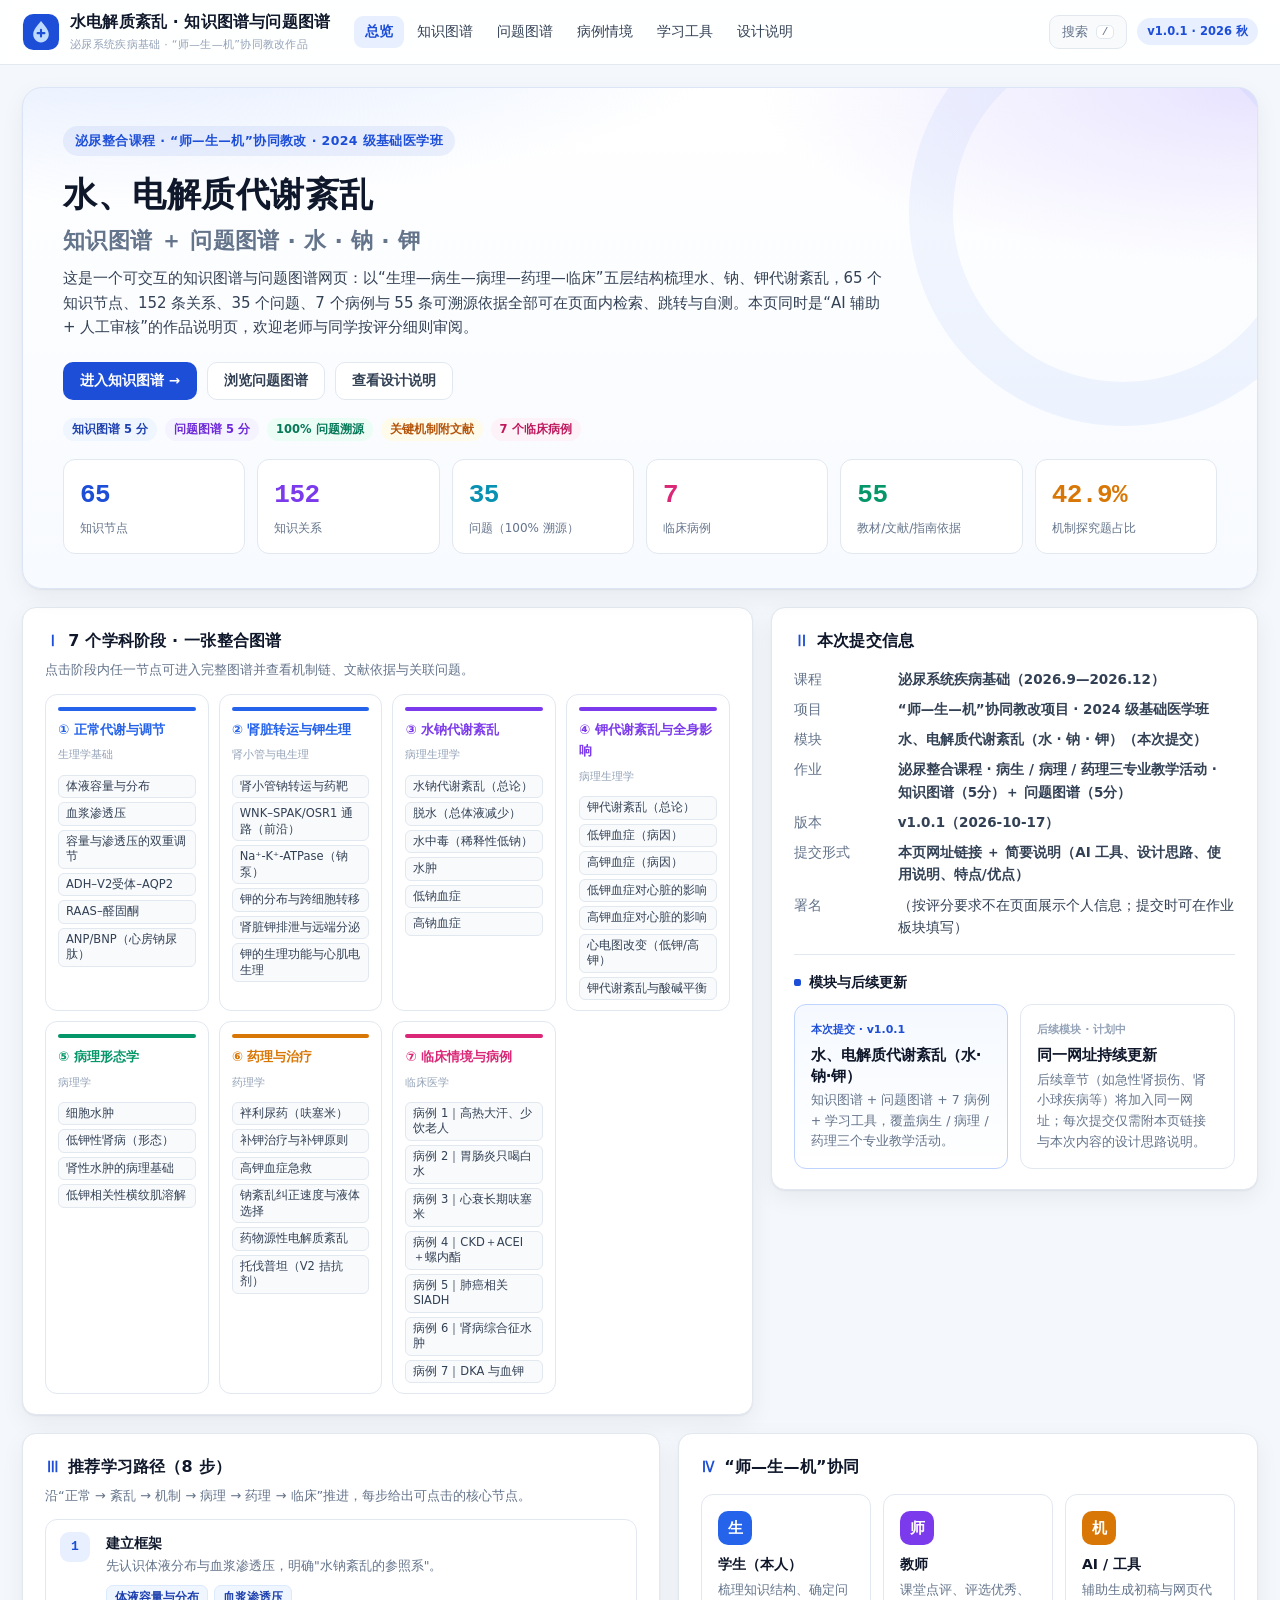
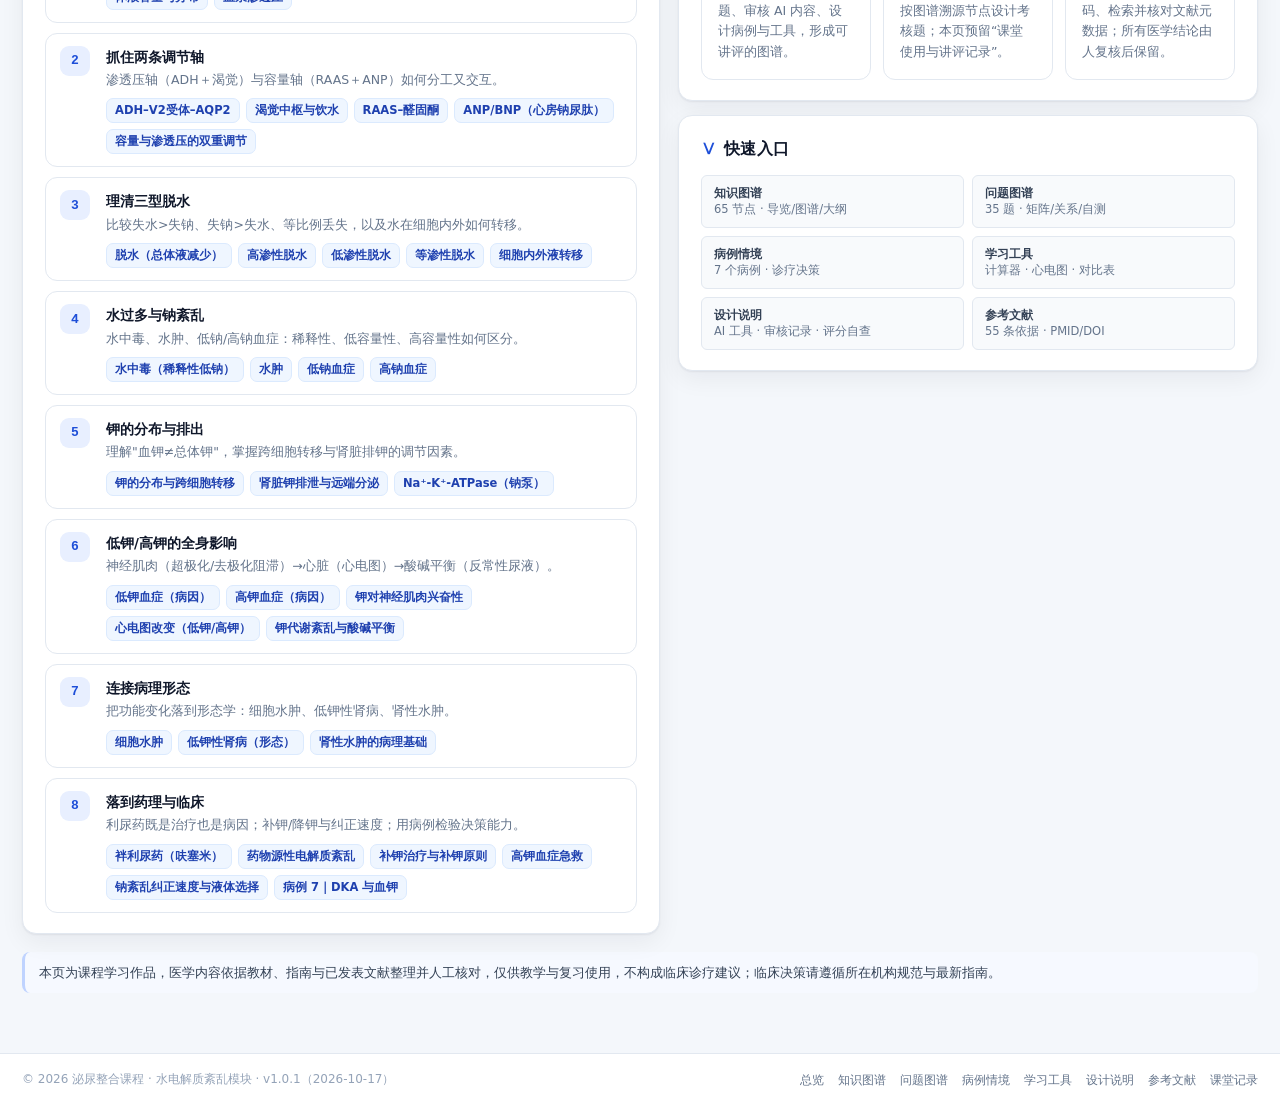
==== commit ebe1ef98: "Add files via upload" ====
--- a/index.html
+++ b/index.html
@@ -1735,7 +1735,7 @@
   program: '“师—生—机”协同教改项目 · 2024 级基础医学班',
   module: '水、电解质代谢紊乱（水 · 钠 · 钾）',
   moduleTag: '本次提交模块',
-  version: 'v1.0',
+  version: 'v1.0.1',
   date: '2026-10-17',
   assignment: '泌尿整合课程 · 病生 / 病理 / 药理三专业教学活动 · 知识图谱（5分）＋ 问题图谱（5分）',
   disclaimer: '本页为课程学习作品，医学内容依据教材、指南与已发表文献整理并人工核对，仅供教学与复习使用，不构成临床诊疗建议；临床决策请遵循所在机构规范与最新指南。'
@@ -1824,6 +1824,7 @@
   ],
   versions: [
     { v: 'v1.0', date: '2026-10-17', note: '首次提交：水电解质紊乱模块知识图谱（65 节点 / 152 关系）+ 问题图谱（35 题）+ 病例 7 例 + 交互工具 + 设计说明。' },
+    { v: 'v1.0.1', date: '2026-10-17', note: '修复：完整图谱中点击节点/连线有时不弹出详情（pointer capture 导致 click 事件目标被重定向到画布）；改为按 pointerdown 记录目标、pointerup 判定点击，并补充真实指针流程的自动化测试。' },
     { v: '待更新', date: '课堂讲评后', note: '根据教师点评、同学投票与课堂讨论修订；补充"课堂使用与讲评记录"。' },
     { v: '后续模块', date: '本学期', note: '同一网址陆续加入其他教学模块（如急性肾损伤、肾小球疾病等），每次提交附本页链接与本次内容说明。' }
   ]
@@ -2594,6 +2595,46 @@
     '<rect id="kg-vp" fill="rgba(37,99,235,.10)" stroke="#2563eb" stroke-width="10" vector-effect="non-scaling-stroke" x="0" y="0" width="10" height="10" rx="6"/></svg>';
 }
 
+/* ---------- 拖拽状态（全局，避免 pointer capture 导致 click 目标被重定向到 svg） ---------- */
+const KG_DRAG = { active: false, svg: null, apply: null, trans: null, downTarget: null, sx: 0, sy: 0, ox: 0, oy: 0, moved: false };
+function kgBindDrag() {
+  if (APP._kgDragBound) return;
+  APP._kgDragBound = true;
+  document.addEventListener('pointermove', function (e) {
+    const d = KG_DRAG;
+    if (!d.active || !d.trans) return;
+    const dx = e.clientX - d.sx, dy = e.clientY - d.sy;
+    if (Math.abs(dx) + Math.abs(dy) > 3) d.moved = true;
+    d.trans.x = d.ox + dx;
+    d.trans.y = d.oy + dy;
+    if (d.apply) d.apply();
+  });
+  document.addEventListener('pointerup', function () {
+    const d = KG_DRAG;
+    if (!d.active) return;
+    d.active = false;
+    if (d.svg) d.svg.classList.remove('dragging');
+    const target = d.downTarget;
+    const movedFlag = d.moved;
+    d.svg = null; d.downTarget = null; d.trans = null;
+    if (!movedFlag) kgHandleGraphClick(target);
+  });
+  document.addEventListener('pointercancel', function () {
+    const d = KG_DRAG;
+    d.active = false;
+    if (d.svg) d.svg.classList.remove('dragging');
+    d.svg = null; d.downTarget = null; d.trans = null;
+  });
+}
+function kgHandleGraphClick(target) {
+  if (!target || !target.closest) { kgOnBlankClick(); return; }
+  const nodeEl = target.closest('[data-kg-node]');
+  if (nodeEl) { kgOnNodeClick(nodeEl.getAttribute('data-kg-node')); return; }
+  const edgeEl = target.closest('[data-kg-edge]');
+  if (edgeEl) { kgOnEdgeClick(Number(edgeEl.getAttribute('data-kg-edge'))); return; }
+  kgOnBlankClick();
+}
+
 /* ---------- 完整图谱：交互 ---------- */
 function setupKgGraph(host, visible) {
   const st = APP.state.kg;
@@ -2680,29 +2721,18 @@
     const r = svg.getBoundingClientRect();
     zoomAt(e.deltaY < 0 ? 1.1 : 0.91, e.clientX - r.left, e.clientY - r.top);
   }, { passive: false });
-  let dragging = false, sx = 0, sy = 0, ox = 0, oy = 0, moved = false;
-  function endDrag() { dragging = false; svg.classList.remove('dragging'); }
+  kgBindDrag();
   svg.addEventListener('pointerdown', function (e) {
-    if (e.button !== 0) return;
-    dragging = true; moved = false; sx = e.clientX; sy = e.clientY; ox = trans.x; oy = trans.y;
+    if (e.pointerType === 'mouse' && e.button !== 0) return;
+    KG_DRAG.active = true;
+    KG_DRAG.svg = svg;
+    KG_DRAG.apply = apply;
+    KG_DRAG.trans = trans;
+    KG_DRAG.downTarget = e.target;
+    KG_DRAG.sx = e.clientX; KG_DRAG.sy = e.clientY;
+    KG_DRAG.ox = trans.x; KG_DRAG.oy = trans.y;
+    KG_DRAG.moved = false;
     svg.classList.add('dragging');
-    try { if (svg.setPointerCapture) svg.setPointerCapture(e.pointerId); } catch (err) { /* ignore */ }
-  });
-  svg.addEventListener('pointermove', function (e) {
-    if (!dragging) return;
-    const dx = e.clientX - sx, dy = e.clientY - sy;
-    if (Math.abs(dx) + Math.abs(dy) > 3) moved = true;
-    trans.x = ox + dx; trans.y = oy + dy; apply();
-  });
-  svg.addEventListener('pointerup', endDrag);
-  svg.addEventListener('pointercancel', endDrag);
-  svg.addEventListener('click', function (e) {
-    if (moved) return;
-    const nodeEl = e.target.closest ? e.target.closest('[data-kg-node]') : null;
-    if (nodeEl) { kgOnNodeClick(nodeEl.getAttribute('data-kg-node'), layout, trans, size, fitNodes); return; }
-    const edgeEl = e.target.closest ? e.target.closest('[data-kg-edge]') : null;
-    if (edgeEl) { kgOnEdgeClick(Number(edgeEl.getAttribute('data-kg-edge'))); return; }
-    kgOnBlankClick();
   });
   svg.addEventListener('dblclick', function (e) {
     const nodeEl = e.target.closest ? e.target.closest('[data-kg-node]') : null;
@@ -2801,7 +2831,7 @@
 }
 
 /* ---------- 节点/连线点击 ---------- */
-function kgOnNodeClick(id, layout, trans, size, fitNodes) {
+function kgOnNodeClick(id) {
   const st = APP.state.kg;
   if (st.pathMode) {
     if (!st.pathStart) {
@@ -2820,7 +2850,6 @@
   st.selected = id; st.edgeSelected = null; APP.kgPathError = false;
   try { if (APP.state.route === 'knowledge') history.replaceState(null, '', '#/knowledge?node=' + encodeURIComponent(id)); } catch (e) { }
   kgApplyHighlight(); kgRenderDetail(); kgRenderOverlay();
-  if (layout && trans && size && fitNodes) { /* 保留当前视野，不强制居中 */ }
 }
 function kgOnEdgeClick(idx) {
   const st = APP.state.kg;
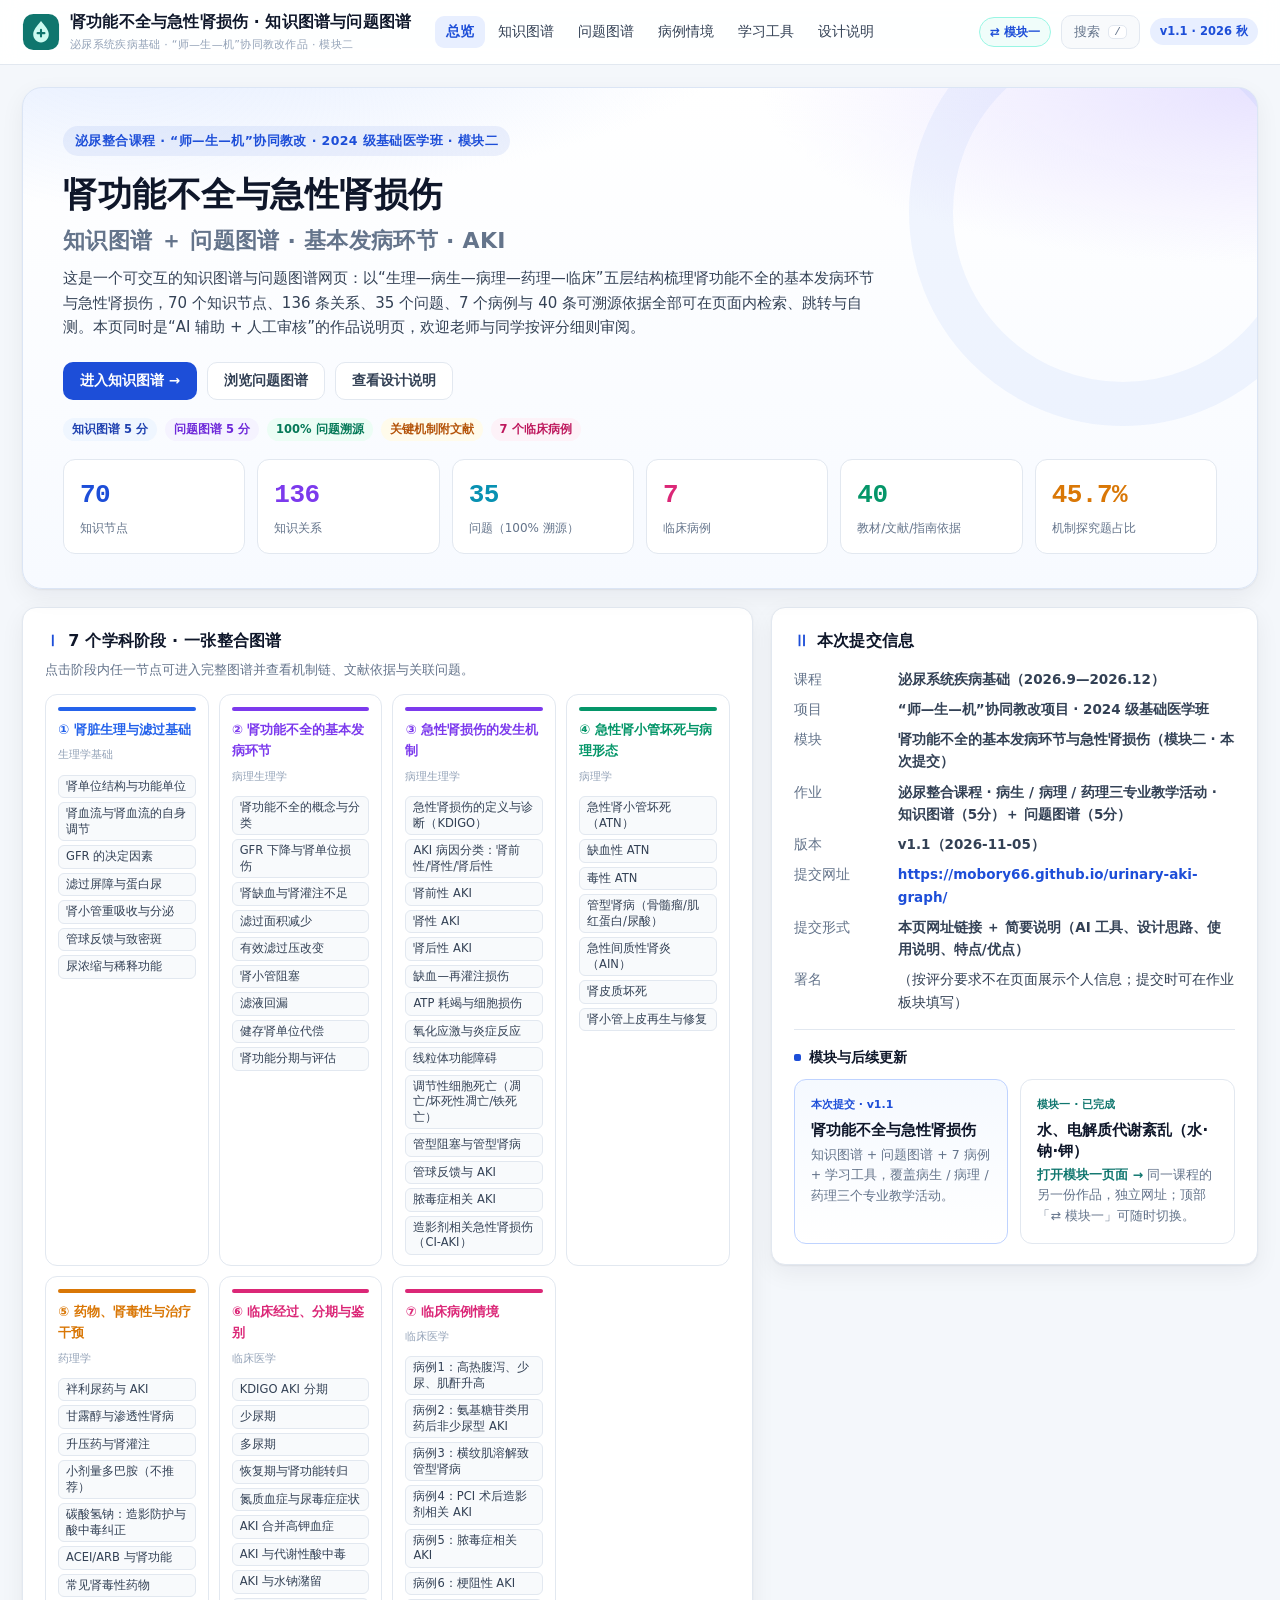
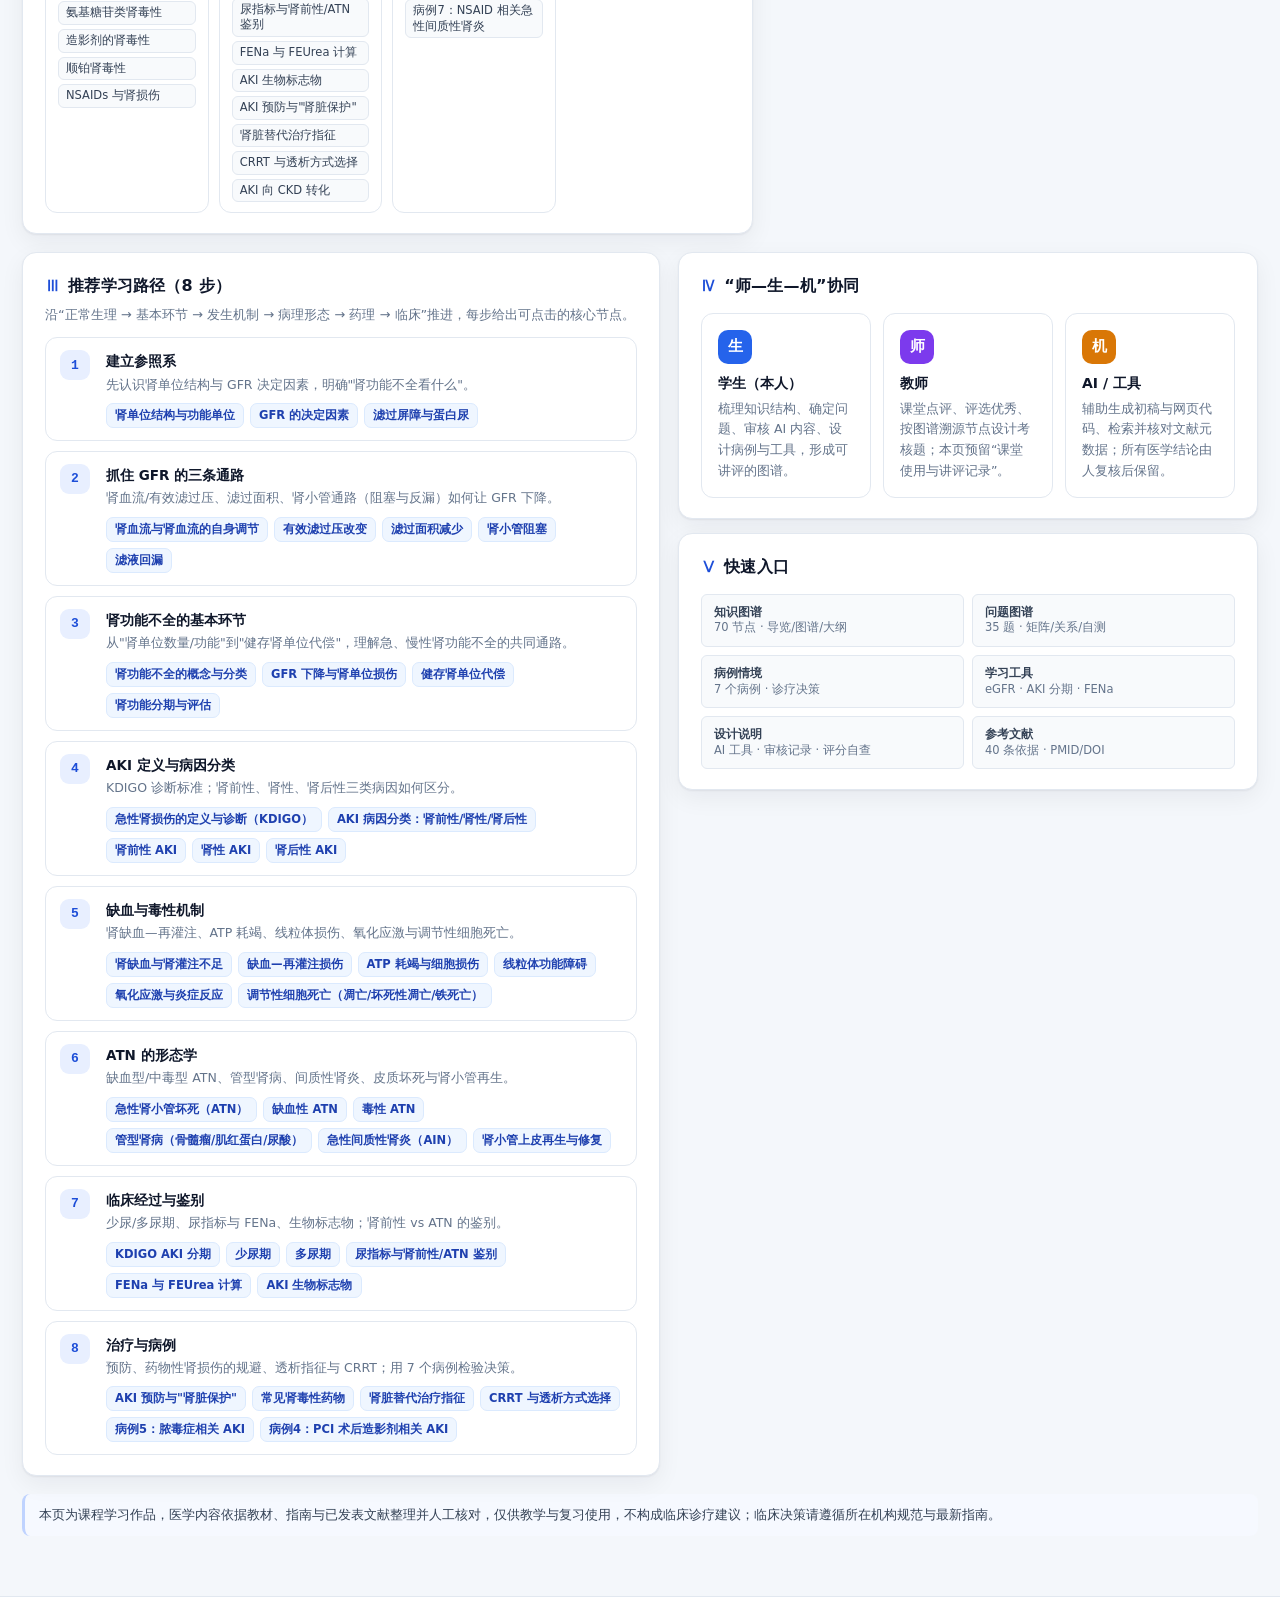
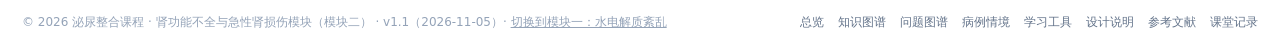
==== commit ad53795c: "Add files via upload" ====
--- a/index.html
+++ b/index.html
@@ -3,14 +3,14 @@
 <head>
 <meta charset="utf-8">
 <meta name="viewport" content="width=device-width, initial-scale=1, viewport-fit=cover">
-<title>水、电解质代谢紊乱 · 知识图谱与问题图谱｜泌尿系统疾病基础</title>
-<meta name="description" content="泌尿整合课程“师—生—机”协同教改作品：水、电解质代谢紊乱（水·钠·钾）知识图谱与问题图谱，含 65 个知识节点、152 条关系、35 个问题、7 个病例、交互工具与文献溯源。">
-<meta name="theme-color" content="#1d4ed8">
+<title>肾功能不全与急性肾损伤 · 知识图谱与问题图谱｜泌尿系统疾病基础</title>
+<meta name="description" content="泌尿整合课程“师—生—机”协同教改作品（模块二）：肾功能不全的基本发病环节与急性肾损伤知识图谱与问题图谱，含 70 个知识节点、136 条关系、35 个问题、7 个病例、AKI 分期与 eGFR 工具及文献溯源。">
+<meta name="theme-color" content="#0f766e">
 <meta name="author" content="2024级基础医学班 · 泌尿整合课程">
-<link rel="icon" href="data:image/svg+xml,%3Csvg xmlns='http://www.w3.org/2000/svg' viewBox='0 0 40 40'%3E%3Crect width='40' height='40' rx='11' fill='%231d4ed8'/%3E%3Cpath d='M20 8.5c4.6 5.6 8.2 9.6 8.2 13.9 0 4.8-3.7 8.6-8.2 8.6s-8.2-3.8-8.2-8.6C11.8 18.1 15.4 14.1 20 8.5Z' fill='%23bfdbfe'/%3E%3Cpath d='M16.4 21.2h7.2M20 17.6v7.2' stroke='%231d4ed8' stroke-width='2.2' stroke-linecap='round'/%3E%3C/svg%3E">
+<link rel="icon" href="data:image/svg+xml,%3Csvg xmlns='http://www.w3.org/2000/svg' viewBox='0 0 40 40'%3E%3Crect width='40' height='40' rx='11' fill='%230f766e'/%3E%3Cpath d='M20 8.5c4.6 5.6 8.2 9.6 8.2 13.9 0 4.8-3.7 8.6-8.2 8.6s-8.2-3.8-8.2-8.6C11.8 18.1 15.4 14.1 20 8.5Z' fill='%23ccfbf1'/%3E%3Cpath d='M16.4 21.2h7.2M20 17.6v7.2' stroke='%230f766e' stroke-width='2.2' stroke-linecap='round'/%3E%3C/svg%3E">
 <style>
 /* =========================================================
-   水电解质紊乱 · 知识图谱与问题图谱
+   肾功能不全与急性肾损伤 · 知识图谱与问题图谱
    单文件交互页面样式（无外部依赖）
    ========================================================= */
 :root {
@@ -90,6 +90,11 @@
 .search-btn:hover { border-color: var(--line-2); color: var(--ink-2); }
 .search-btn kbd { background: #fff; border: 1px solid var(--line); border-radius: 5px; padding: 0 5px; font-size: 11px; color: var(--ink-3); font-family: var(--mono); }
 .version-pill { font-size: 11.5px; color: var(--brand); background: var(--brand-soft); border-radius: 999px; padding: 4px 10px; font-weight: 700; white-space: nowrap; }
+
+/* 模块切换按钮（两页互切） */
+.module-switch { display: inline-flex; align-items: center; gap: 4px; height: 30px; padding: 0 10px; border-radius: 999px; border: 1px solid #99f6e4; background: #f0fdfa; color: var(--brand, #0f766e); font-size: 12px; font-weight: 700; text-decoration: none; white-space: nowrap; line-height: 1; transition: background .15s ease, border-color .15s ease; }
+.module-switch:hover { background: #ccfbf1; border-color: #5eead4; }
+@media (max-width: 560px) { .module-switch { height: 26px; padding: 0 8px; font-size: 11px; } }
 .menu-btn { display: none; border: 1px solid var(--line); background: #fff; border-radius: 9px; padding: 7px 10px; cursor: pointer; }
 
 .page { flex: 1; width: 100%; max-width: 1440px; margin: 0 auto; padding: 22px 22px 60px; }
@@ -554,933 +559,1053 @@
 <div id="app"></div>
 <script>
 (function(){"use strict";
-/* ===== 参考文献与依据（类型：教材/文献/指南/共识/网站）===== */
+/* ===== 参考文献与依据（类型：教材/文献/指南） ===== */
 const REFS = {
-  T1: { type: '教材', cite: '生理学（第10版）. 王庭槐, 罗自强, 管又飞 主编. 人民卫生出版社, 2024. ISBN 978-7-117-36425-6.' },
-  T2: { type: '教材', cite: '病理生理学（第10版）. 陈国强, 钱睿哲 主编. 人民卫生出版社, 2024. ISBN 978-7-117-36300-6.' },
-  T3: { type: '教材', cite: '病理学（第10版）. 卞修武, 李一雷 主编. 人民卫生出版社, 2024. ISBN 978-7-117-36468-3.' },
-  T4: { type: '教材', cite: '药理学（第10版）. 杨宝峰, 陈建国 主编. 人民卫生出版社, 2024. ISBN 978-7-117-36428-7.' },
-  T5: { type: '教材', cite: '内科学（第10版）. 葛均波, 王辰, 王建安 主编. 人民卫生出版社, 2024. ISBN 978-7-117-36571-0.' },
-
-  R01: { type: '文献', cite: 'Nielsen S, Frøkiaer J, Marples D, et al. Aquaporins in the kidney: from molecules to medicine. Physiol Rev. 2002;82(1):205-244.', pmid: '11773613', doi: '10.1152/physrev.00024.2001' },
-  R02: { type: '文献', cite: "D'Acierno M, Fenton RA, Hoorn EJ. The biology of water homeostasis. Nephrol Dial Transplant. 2025;40(4):632-640.", pmid: '39435642', doi: '10.1093/ndt/gfae235' },
-  R03: { type: '文献', cite: 'Kardalas E, Paschou SA, Anagnostis P, et al. Hypokalemia: a clinical update. Endocr Connect. 2018;7(4):R135-R146.', pmid: '29540487', doi: '10.1530/EC-18-0109' },
-  R04: { type: '文献', cite: 'Palmer BF, Clegg DJ. Physiology and pathophysiology of potassium homeostasis. Adv Physiol Educ. 2016;40(4):480-490.', pmid: '27756725', doi: '10.1152/advan.00121.2016' },
-  R05: { type: '文献', cite: 'Palmer BF, Clegg DJ. Physiology and Pathophysiology of Potassium Homeostasis: Core Curriculum 2019. Am J Kidney Dis. 2019;74(5):682-695.', pmid: '31227226', doi: '10.1053/j.ajkd.2019.03.427' },
-  R06: { type: '文献', cite: 'Palmer BF, Carrero JJ, Clegg DJ, et al. Clinical Management of Hyperkalemia. Mayo Clin Proc. 2021;96(3):744-762.', pmid: '33160639', doi: '10.1016/j.mayocp.2020.06.014' },
-  R07: { type: '文献', cite: 'Clase CM, Carrero JJ, Ellison DH, et al. Potassium homeostasis and management of dyskalemia in kidney diseases: conclusions from a KDIGO Controversies Conference. Kidney Int. 2020;97(1):42-61.', pmid: '31706619', doi: '10.1016/j.kint.2019.09.018' },
-  R08: { type: '文献', cite: 'Lang F. Mechanisms and significance of cell volume regulation. J Am Coll Nutr. 2007;26(5 Suppl):613S-623S.', pmid: '17921474', doi: '10.1080/07315724.2007.10719667' },
-  R09: { type: '文献', cite: 'Kaplan JH. Biochemistry of Na,K-ATPase. Annu Rev Biochem. 2002;71:511-535.', pmid: '12045105', doi: '10.1146/annurev.biochem.71.102201.141218' },
-  R10: { type: '文献', cite: 'Schrier RW, Gross P, Gheorghiade M, et al. Tolvaptan, a selective oral vasopressin V2-receptor antagonist, for hyponatremia. N Engl J Med. 2006;355(20):2099-2112.', pmid: '17105757', doi: '10.1056/NEJMoa065181' },
-  R11: { type: '指南', cite: 'Spasovski G, Vanholder R, Allolio B, et al. Clinical practice guideline on diagnosis and treatment of hyponatraemia. Eur J Endocrinol. 2014;170(3):G1-G47.', pmid: '24569125', doi: '10.1530/EJE-13-1020' },
-  R12: { type: '文献', cite: 'Adrogué HJ, Madias NE. Hypernatremia. N Engl J Med. 2000;342(20):1493-1499.', pmid: '10816188', doi: '10.1056/NEJM200005183422006' },
-  R13: { type: '文献', cite: 'Adrogué HJ, Tucker BM, Madias NE. Diagnosis and Management of Hyponatremia: A Review. JAMA. 2022;328(3):280-291.', pmid: '35852524', doi: '10.1001/jama.2022.11176' },
-  R14: { type: '文献', cite: 'Sterns RH. Disorders of plasma sodium—causes, consequences, and correction. N Engl J Med. 2015;372(1):55-65.', pmid: '25551526', doi: '10.1056/NEJMra1404489' },
-  R15: { type: '文献', cite: 'Rondon-Berrios H, Sterns RH. Hypertonic Saline for Hyponatremia: Meeting Goals and Avoiding Harm. Am J Kidney Dis. 2022;79(6):890-896.', pmid: '34508830', doi: '10.1053/j.ajkd.2021.07.020' },
-  R16: { type: '文献', cite: 'Tandukar S, Sterns RH, Rondon-Berrios H. Osmotic Demyelination Syndrome following Correction of Hyponatremia by ≤10 mEq/L per Day. Kidney360. 2021;2(9):1415-1423.', pmid: '35373113', doi: '10.34067/KID.0004402021' },
-  R17: { type: '文献', cite: 'Spasovski G. Hyponatraemia-treatment standard 2024. Nephrol Dial Transplant. 2024;39(10):1583-1592.', pmid: '39009016', doi: '10.1093/ndt/gfae162' },
-  R18: { type: '文献', cite: 'Warren AM, Grossmann M, Christ-Crain M, Russell N. Syndrome of Inappropriate Antidiuresis: From Pathophysiology to Management. Endocr Rev. 2023;44(5):819-861.', pmid: '36974717', doi: '10.1210/endrev/bnad010' },
-  R19: { type: '文献', cite: 'Adrogué HJ, Madias NE. The Syndrome of Inappropriate Antidiuresis. N Engl J Med. 2023;389(16):1499-1509.', pmid: '37851876', doi: '10.1056/NEJMcp2210411' },
-  R20: { type: '文献', cite: 'Littmann L, Gibbs MA. Electrocardiographic manifestations of severe hyperkalemia. J Electrocardiol. 2018;51(5):814-817.', pmid: '30177318', doi: '10.1016/j.jelectrocard.2018.06.018' },
-  R21: { type: '文献', cite: 'Mattu A, Brady WJ, Robinson DA. Electrocardiographic manifestations of hyperkalemia. Am J Emerg Med. 2000;18(6):721-729.', pmid: '11043630', doi: '10.1053/ajem.2000.7344' },
-  R22: { type: '文献', cite: 'Wang X, Han D, Li G. Electrocardiographic manifestations in severe hypokalemia. J Int Med Res. 2020;48(1):300060518811058.', pmid: '30509119', doi: '10.1177/0300060518811058' },
-  R23: { type: '文献', cite: 'El-Sherif N, Turitto G. Electrolyte disorders and arrhythmogenesis. Cardiol J. 2011;18(3):233-245.', pmid: '21660912' },
-  R24: { type: '文献', cite: 'Campese VM, Adenuga G. Electrophysiological and clinical consequences of hyperkalemia. Kidney Int Suppl. 2016;6(1):16-19.', pmid: '30675415', doi: '10.1016/j.kisu.2016.01.003' },
-  R25: { type: '文献', cite: 'Khow KS, Lau SY, Li JY, Yong TY. Diuretic-associated electrolyte disorders in the elderly: risk factors, impact, management and prevention. Curr Drug Saf. 2014;9(1):2-15.', pmid: '24410347', doi: '10.2174/1574886308666140109112730' },
-  R26: { type: '文献', cite: 'Felker GM, Ellison DH, Mullens W, et al. Diuretic Therapy for Patients With Heart Failure: JACC State-of-the-Art Review. J Am Coll Cardiol. 2020;75(10):1178-1195.', pmid: '32164892', doi: '10.1016/j.jacc.2019.12.059' },
-  R27: { type: '文献', cite: 'Koirala A, Pourafshar N, Daneshmand A, et al. Etiology and Management of Edema: A Review. Adv Kidney Dis Health. 2023;30(2):110-123.', pmid: '36868727', doi: '10.1053/j.akdh.2022.12.002' },
-  R28: { type: '文献', cite: 'Rao S, Pena C, Shurmur S, Nugent K. Atrial Natriuretic Peptide: Structure, Function, and Physiological Effects: A Narrative Review. Curr Cardiol Rev. 2021;17(6):e051121191003.', pmid: '33530911', doi: '10.2174/1573403X17666210202102210' },
-  R29: { type: '文献', cite: 'Patel S, Rauf A, Khan H, Abu-Izneid T. Renin-angiotensin-aldosterone (RAAS): The ubiquitous system for homeostasis and pathologies. Biomed Pharmacother. 2017;94:317-325.', pmid: '28772209', doi: '10.1016/j.biopha.2017.07.091' },
-  R30: { type: '文献', cite: 'Statland JM, Fontaine B, Hanna MG, et al. Review of the Diagnosis and Treatment of Periodic Paralysis. Muscle Nerve. 2018;57(4):522-530.', pmid: '29125635', doi: '10.1002/mus.26009' },
-  R31: { type: '文献', cite: 'Han R, Jiang X. Hypokalemia-induced rhabdomyolysis as the first symptom of primary aldosteronism: a case report and literature review. Ann Palliat Med. 2022;11(8):2778-2784.', pmid: '35144389', doi: '10.21037/apm-21-3010' },
-  R32: { type: '文献', cite: 'Fervenza FC, Rabkin R. The role of growth factors and ammonia in the genesis of hypokalemic nephropathy. J Ren Nutr. 2002;12(3):151-159.', pmid: '12105812', doi: '10.1053/jren.2002.33511' },
-  R33: { type: '文献', cite: 'Blanchard A, Bockenhauer D, Bolignano D, et al. Gitelman syndrome: consensus and guidance from a KDIGO Controversies Conference. Kidney Int. 2017;91(1):24-33.', pmid: '28003083', doi: '10.1016/j.kint.2016.09.046' },
-  R34: { type: '文献', cite: 'King CK, Glass R, Bresee JS, Duggan C. Managing acute gastroenteritis among children: oral rehydration, maintenance, and nutritional therapy. MMWR Recomm Rep. 2003;52(RR-16):1-16.', pmid: '14627948' },
-  R35: { type: '文献', cite: 'Hahn S, Kim Y, Garner P. Reduced osmolarity oral rehydration solution for treating dehydration due to diarrhoea in children: systematic review. BMJ. 2001;323(7304):81-85.', pmid: '11451782', doi: '10.1136/bmj.323.7304.81' },
-  R36: { type: '文献', cite: 'Long B, Warix JR, Koyfman A. Controversies in Management of Hyperkalemia. J Emerg Med. 2018;55(2):192-205.', pmid: '29731287', doi: '10.1016/j.jemermed.2018.04.004' },
-  R37: { type: '文献', cite: 'Reincke M, Bancos I, Mulatero P, et al. Diagnosis and treatment of primary aldosteronism. Lancet Diabetes Endocrinol. 2021;9(12):876-892.', pmid: '34798068', doi: '10.1016/S2213-8587(21)00210-2' },
-  R38: { type: '文献', cite: 'Beavers CJ, Greene SJ. Hyperkalemia in Heart Failure with Reduced Ejection Fraction: Implications and Management. Heart Fail Rev. 2025;30(6):1291-1305.', pmid: '40841869', doi: '10.1007/s10741-025-10549-4' },
-  R39: { type: '文献', cite: 'Zhao Y, Cao E. Structural Pharmacology of Cation-Chloride Cotransporters. Membranes (Basel). 2022;12(12):1206.', pmid: '36557113', doi: '10.3390/membranes12121206' },
-  R40: { type: '文献', cite: 'Barrera-Chimal J, Girerd S, Jaisser F. Mineralocorticoid receptor antagonists and kidney diseases: pathophysiological basis. Kidney Int. 2019;96(2):302-319.', pmid: '31133455', doi: '10.1016/j.kint.2019.02.030' },
-  R41: { type: '文献', cite: 'Lin SH, Halperin ML. Hypokalemia: a practical approach to diagnosis and its genetic basis. Curr Med Chem. 2007;14(14):1551-1565.', pmid: '17584063', doi: '10.2174/092986707780831050' },
-  R42: { type: '文献', cite: 'Umpierrez GE, Davis GM, ElSayed NA, et al. Hyperglycemic Crises in Adults With Diabetes: A Consensus Report. Diabetes Care. 2024;47(8):1257-1275.', pmid: '39052901', doi: '10.2337/dci24-0032' },
-  R43: { type: '文献', cite: 'Coppola S, Chiumello D, Adnan A, et al. Diuretics in critically ill patients: a narrative review of their mechanisms and applications. Br J Anaesth. 2025;134(6):1638-1647.', pmid: '40221314', doi: '10.1016/j.bja.2025.02.032' },
-
-  R44: { type: '文献', cite: 'Richardson C, Alessi DR. The regulation of salt transport and blood pressure by the WNK-SPAK/OSR1 signalling pathway. J Cell Sci. 2008;121(Pt 20):3293-3304.', pmid: '18843116', doi: '10.1242/jcs.029223' },
-  R45: { type: '文献', cite: 'Cornelius RJ, Maeoka Y, Shinde U, McCormick JA. Familial Hyperkalemic Hypertension. Compr Physiol. 2024;14(5):5839-5874.', pmid: '39699086', doi: '10.1002/cphy.c240004' },
-  R46: { type: '文献', cite: 'Bahena-Lopez JP, Gamba G, Castañeda-Bueno M. WNK1 in the kidney. Curr Opin Nephrol Hypertens. 2022;31(5):471-478.', pmid: '35894282', doi: '10.1097/MNH.0000000000000820' },
-
-  G01: { type: '指南', cite: 'UK Kidney Association. Clinical Practice Guideline – Management of Hyperkalaemia in Adults（2026 年 7 月更新版）.', url: 'https://www.ukkidney.org/health-professionals/guidelines/treatment-acute-hyperkalaemia-adults-0' },
-  G02: { type: '共识', cite: '中华医学会肾脏病学分会专家组. 中国慢性肾脏病患者血钾管理实践专家共识. 中华肾脏病杂志, 2020.', url: 'http://www.cjn.org.cn/CN/10.3760/cma.j.cn441217-20200721-00139' },
-  G03: { type: '指南', cite: '中华医学会心血管病学分会, 等. 中国心力衰竭诊断和治疗指南 2024. 中华心血管病杂志, 2024.', url: 'https://csc.cma.org.cn/art/2024/4/18/art_619_56220.html' },
-  G04: { type: '指南', cite: 'WHO. Reduced osmolarity oral rehydration salts (ORS) formulation. WHO/FCH/CAH/01.22, 2001.', url: 'https://iris.who.int/bitstreams/6177e361-71f9-4938-8227-d5237eef2253/download' }
+  T1: { type: '教材', cite: "生理学（第10版）. 王庭槐, 罗自强, 管又飞 主编. 人民卫生出版社, 2024. ISBN 978-7-117-36425-6." },
+  T2: { type: '教材', cite: "病理生理学（第10版）. 陈国强, 钱睿哲 主编. 人民卫生出版社, 2024. ISBN 978-7-117-36300-6." },
+  T3: { type: '教材', cite: "病理学（第10版）. 卞修武, 李一雷 主编. 人民卫生出版社, 2024. ISBN 978-7-117-36468-3." },
+  T4: { type: '教材', cite: "药理学（第10版）. 杨宝峰, 陈建国 主编. 人民卫生出版社, 2024. ISBN 978-7-117-36428-7." },
+  T5: { type: '教材', cite: "内科学（第10版）. 葛均波, 王辰, 王建安 主编. 人民卫生出版社, 2024. ISBN 978-7-117-36571-0." },
+
+  R01: { type: '文献', cite: "Ronco C, Bellomo R, Kellum JA. Acute kidney injury. Lancet. 2019;394(10212):1949-1964.", pmid: "31777389", doi: "10.1016/s0140-6736(19)32563-2" },
+  R02: { type: '文献', cite: "Scott RP, Quaggin SE. The cell biology of renal filtration. J Cell Biol. 2015;209(2):199-210.", pmid: "25918223", doi: "10.1083/jcb.201410017" },
+  R03: { type: '文献', cite: "Bonventre JV, Yang L. Cellular pathophysiology of ischemic acute kidney injury. J Clin Invest. 2011;121(11):4210-4221.", pmid: "22045571", doi: "10.1172/jci45161" },
+  R04: { type: '文献', cite: "Basile DP, Anderson MD, Sutton TA. Pathophysiology of acute kidney injury. Compr Physiol. 2012;2(2):1303-1353.", pmid: "23798302", doi: "10.1002/cphy.c110041" },
+  R05: { type: '文献', cite: "Linkermann A, Chen G, Dong G, et al. Regulated cell death in AKI. J Am Soc Nephrol. 2014;25(12):2689-2701.", pmid: "24925726", doi: "10.1681/asn.2014030262" },
+  R06: { type: '文献', cite: "Agarwal A, Dong Z, Harris R, et al. Cellular and Molecular Mechanisms of AKI. J Am Soc Nephrol. 2016;27(5):1288-1299.", pmid: "26860342", doi: "10.1681/asn.2015070740" },
+  R07: { type: '文献', cite: "Ferenbach DA, Bonventre JV. Mechanisms of maladaptive repair after AKI leading to accelerated kidney ageing and CKD. Nat Rev Nephrol. 2015;11(5):264-276.", pmid: "25643664", doi: "10.1038/nrneph.2015.3" },
+  R09: { type: '文献', cite: "Peerapornratana S, Manrique-Caballero CL, Gómez H, et al. Acute kidney injury from sepsis: current concepts, epidemiology, pathophysiology, prevention and treatment. Kidney Int. 2019;96(5):1083-1099.", pmid: "31443997", doi: "10.1016/j.kint.2019.05.026" },
+  R10: { type: '文献', cite: "Pickkers P, Darmon M, Hoste E, et al. Acute kidney injury in the critically ill: an updated review on pathophysiology and management. Intensive Care Med. 2021;47(8):835-850.", pmid: "34213593", doi: "10.1007/s00134-021-06454-7" },
+  R11: { type: '文献', cite: "Espinel CH. The FENa test. Use in the differential diagnosis of acute renal failure. JAMA. 1976;236(6):579-581.", pmid: "947239", doi: "10.1001/jama.236.6.579" },
+  R12: { type: '文献', cite: "Pépin MN, Bouchard J, Legault L, et al. Diagnostic performance of fractional excretion of urea and fractional excretion of sodium in the evaluations of patients with acute kidney injury with or without diuretic treatment. Am J Kidney Dis. 2007;50(4):566-573.", pmid: "17900456", doi: "10.1053/j.ajkd.2007.07.001" },
+  R13: { type: '文献', cite: "Inker LA, Eneanya ND, Coresh J, et al. New Creatinine- and Cystatin C-Based Equations to Estimate GFR without Race. N Engl J Med. 2021;385(19):1737-1749.", pmid: "34554658", doi: "10.1056/nejmoa2102953" },
+  R14: { type: '文献', cite: "Bosch X, Poch E, Grau JM. Rhabdomyolysis and acute kidney injury. N Engl J Med. 2009;361(1):62-72.", pmid: "19571284", doi: "10.1056/nejmra0801327" },
+  R15: { type: '文献', cite: "Mehran R, Aymong ED, Nikolsky E, et al. A simple risk score for prediction of contrast-induced nephropathy after percutaneous coronary intervention: development and initial validation. J Am Coll Cardiol. 2004;44(7):1393-1399.", pmid: "15464318", doi: "10.1016/j.jacc.2004.06.068" },
+  R16: { type: '文献', cite: "van der Molen AJ, Reimer P, Dekkers IA, et al. Post-contrast acute kidney injury - Part 1: Definition, clinical features, incidence, role of contrast medium and risk factors : Recommendations for updated ESUR Contrast Medium Safety Committee guidelines. Eur Radiol. 2018;28(7):2845-2855.", pmid: "29426991", doi: "10.1007/s00330-017-5246-5" },
+  R17: { type: '文献', cite: "Perazella MA, Markowitz GS. Drug-induced acute interstitial nephritis. Nat Rev Nephrol. 2010;6(8):461-470.", pmid: "20517290", doi: "10.1038/nrneph.2010.71" },
+  R18: { type: '文献', cite: "Perazella MA. Drug-induced acute kidney injury: diverse mechanisms of tubular injury. Curr Opin Crit Care. 2019;25(6):550-557.", pmid: "31483318", doi: "10.1097/mcc.0000000000000653" },
+  R19: { type: '文献', cite: "Pannu N, Nadim MK. An overview of drug-induced acute kidney injury. Crit Care Med. 2008;36(4 Suppl):S216-23.", pmid: "18382197", doi: "10.1097/ccm.0b013e318168e375" },
+  R20: { type: '文献', cite: "Sutton TA, Fisher CJ, Molitoris BA. Microvascular endothelial injury and dysfunction during ischemic acute renal failure. Kidney Int. 2002;62(5):1539-1549.", pmid: "12371954", doi: "10.1046/j.1523-1755.2002.00631.x" },
+  R22: { type: '文献', cite: "Haase M, Bellomo R, Devarajan P, et al. Accuracy of neutrophil gelatinase-associated lipocalin (NGAL) in diagnosis and prognosis in acute kidney injury: a systematic review and meta-analysis. Am J Kidney Dis. 2009;54(6):1012-1024.", pmid: "19850388", doi: "10.1053/j.ajkd.2009.07.020" },
+  R23: { type: '文献', cite: "Kashani K, Al-Khafaji A, Ardiles T, et al. Discovery and validation of cell cycle arrest biomarkers in human acute kidney injury. Crit Care. 2013;17(1):R25.", pmid: "23388612", doi: "10.1186/cc12503" },
+  R24: { type: '文献', cite: "Chawla LS, Eggers PW, Star RA, et al. Acute kidney injury and chronic kidney disease as interconnected syndromes. N Engl J Med. 2014;371(1):58-66.", pmid: "24988558", doi: "10.1056/nejmra1214243" },
+  R25: { type: '文献', cite: "Tandukar S, Palevsky PM. Continuous Renal Replacement Therapy: Who, When, Why, and How. Chest. 2019;155(3):626-638.", pmid: "30266628", doi: "10.1016/j.chest.2018.09.004" },
+  R26: { type: '文献', cite: "Zarbock A, Nadim MK, Pickkers P, et al. Sepsis-associated acute kidney injury: consensus report of the 28th Acute Disease Quality Initiative workgroup. Nat Rev Nephrol. 2023;19(6):401-417.", pmid: "36823168", doi: "10.1038/s41581-023-00683-3" },
+  R27: { type: '文献', cite: "Pabla N, Dong Z. Cisplatin nephrotoxicity: mechanisms and renoprotective strategies. Kidney Int. 2008;73(9):994-1007.", pmid: "18272962", doi: "10.1038/sj.ki.5002786" },
+  R28: { type: '文献', cite: "Mingeot-Leclercq MP, Tulkens PM. Aminoglycosides: nephrotoxicity. Antimicrob Agents Chemother. 1999;43(5):1003-1012.", pmid: "10223907", doi: "10.1128/aac.43.5.1003" },
+  R29: { type: '文献', cite: "Weisbord SD, Gallagher M, Jneid H, et al. Outcomes after Angiography with Sodium Bicarbonate and Acetylcysteine. N Engl J Med. 2018;378(7):603-614.", pmid: "29130810", doi: "10.1056/nejmoa1710933" },
+  R30: { type: '文献', cite: "Bellomo R, Chapman M, Finfer S, et al. Low-dose dopamine in patients with early renal dysfunction: a placebo-controlled randomised trial. Australian and New Zealand Intensive Care Society (ANZICS) Clinical Trials Group. Lancet. 2000;356(9248):2139-2143.", pmid: "11191541", doi: "10.1016/s0140-6736(00)03495-4" },
+  R31: { type: '文献', cite: "Badr KF, Ichikawa I. Prerenal failure: a deleterious shift from renal compensation to decompensation. N Engl J Med. 1988;319(10):623-629.", pmid: "3045546", doi: "10.1056/nejm198809083191007" },
+  R32: { type: '文献', cite: "Kellum JA, Cerda J, Kaplan LJ, et al. Fluids for prevention and management of acute kidney injury. Int J Artif Organs. 2008;31(2):96-110.", pmid: "18311727", doi: "10.1177/039139880803100204" },
+  R33: { type: '文献', cite: "Ostermann M, Joannidis M, Pani A, et al. Patient Selection and Timing of Continuous Renal Replacement Therapy. Blood Purif. 2016;42(3):224-237.", pmid: "27561956", doi: "10.1159/000448506" },
+  R34: { type: '文献', cite: "STARRT-AKI Investigators,. Timing of Initiation of Renal-Replacement Therapy in Acute Kidney Injury. N Engl J Med. 2020;383(3):240-251.", pmid: "32668114", doi: "10.1056/nejmoa2000741" },
+
+  G1: { type: '指南', cite: "Kidney Disease: Improving Global Outcomes (KDIGO) Acute Kidney Injury Work Group. KDIGO Clinical Practice Guideline for Acute Kidney Injury. Kidney Int Suppl. 2012;2(1):1-138.", doi: "10.1038/kisup.2012.1", url: "https://kdigo.org/guidelines/acute-kidney-injury/" },
+  G2: { type: '指南', cite: "ACR Committee on Drugs and Contrast Media. ACR Manual on Contrast Media (2023 edition). American College of Radiology, 2023.", url: "https://www.acr.org/Clinical-Resources/Contrast-Manual" },
+  G3: { type: '指南', cite: "National Institute for Health and Care Excellence (NICE). Acute kidney injury: prevention, detection and management. NICE guideline CG169 (last updated 2019). London: NICE, 2019.", url: "https://www.nice.org.uk/guidance/cg169" },
 };
 
-/* ===== 知识图谱：列（学科阶段）与节点 ===== */
+/* ===== 知识图谱：7 个学科阶段、70 个知识节点（模块二：肾功能不全与急性肾损伤） ===== */
 const COLUMNS = [
-  { id: 'c0', title: '正常水钠钾代谢与调节', sub: '生理学基础 · 一切紊乱的参照系', disc: 'physio', icon: '〇' },
-  { id: 'c1', title: '肾脏转运与钾的生理', sub: '肾小管转运 · 药靶与电生理基础', disc: 'physio', icon: 'Ⅰ' },
-  { id: 'c2', title: '水钠代谢紊乱', sub: '病理生理学 · 渗透压与容量', disc: 'patho', icon: 'Ⅱ' },
-  { id: 'c3', title: '钾代谢紊乱与全身影响', sub: '病理生理学 · 神经肌肉/心脏/酸碱/肾脏', disc: 'patho', icon: 'Ⅲ' },
-  { id: 'c4', title: '病理形态学联系', sub: '病理学 · 功能变化的形态学证据', disc: 'pathology', icon: 'Ⅳ' },
-  { id: 'c5', title: '药理与治疗干预', sub: '药理学 · 药物既是治疗也是病因', disc: 'pharm', icon: 'Ⅴ' },
-  { id: 'c6', title: '临床情境与病例', sub: '临床医学 · 真实情境中的决策', disc: 'clinical', icon: 'Ⅵ' }
+  { id: 'c0', title: '肾脏生理与滤过基础', sub: '肾单位结构 · 肾血流 · GFR 决定因素', disc: 'physio', icon: '〇' },
+  { id: 'c1', title: '肾功能不全的基本发病环节', sub: 'GFR 下降的四条通路与健存肾单位代偿', disc: 'patho', icon: 'Ⅰ' },
+  { id: 'c2', title: '急性肾损伤的发生机制', sub: '定义 · 病因分类 · 缺血/毒性/炎症机制', disc: 'patho', icon: 'Ⅱ' },
+  { id: 'c3', title: '急性肾小管坏死与病理形态', sub: '形态学改变 · 管型肾病 · 间质性肾炎', disc: 'pathology', icon: 'Ⅲ' },
+  { id: 'c4', title: '药物、肾毒性与治疗干预', sub: '药物既是治疗也是病因', disc: 'pharm', icon: 'Ⅳ' },
+  { id: 'c5', title: '临床经过、分期与鉴别', sub: 'KDIGO 分期 · 少尿/多尿 · 鉴别指标', disc: 'clinical', icon: 'Ⅴ' },
+  { id: 'c6', title: '临床病例情境', sub: '7 个教学病例', disc: 'clinical', icon: 'Ⅵ' }
 ];
 
 const NODES = [
-  /* ---------- C0 正常水钠代谢与调节 ---------- */
-  { id: 'body_fluid', title: '体液容量与分布', en: 'Body fluid compartments', col: 'c0', row: 0, disc: 'physio', sub: '综合', kind: '概念', hub: true, key: false,
-    summary: '成人体液约占体重 60%：细胞内液 40%、细胞外液 20%（组织间液 15%、血浆 5%）。',
-    points: [
-      '体液总量随年龄、性别、胖瘦变化：成年男性约 60% 体重，女性约 50%，新生儿可达 75%～80%。',
-      '细胞外液（ECF）＝血浆（约 5% 体重）＋组织间液（约 15% 体重），是物质交换的"内环境"。',
-      '细胞内液（ICF）占 40%，K⁺ 是主要阳离子；细胞膜 Na⁺-K⁺-ATPase 维持细胞内高 K⁺、低 Na⁺。',
-      '临床意义：体重变化可粗略反映体液变化；判断脱水/水肿需结合"分布"而非只看总量。'
-    ],
-    tags: ['基础框架'], refs: ['T1', 'T2'] },
-
-  { id: 'osm', title: '血浆渗透压', en: 'Plasma osmolality', col: 'c0', row: 1, disc: 'physio', sub: '水', kind: '概念', hub: true, key: false,
-    summary: '正常约 280～310 mOsm/(kg·H₂O)，晶体渗透压主要来自 Na⁺；血钠是细胞外液渗透压的决定因素。',
-    points: [
-      '血浆总渗透压＝晶体渗透压（Na⁺、Cl⁻、葡萄糖、尿素等）＋胶体渗透压（白蛋白为主）。',
-      '教学估算式：血浆渗透压≈2×[Na⁺](mmol/L)＋血糖(mmol/L)＋尿素氮(mmol/L)。',
-      '血钠是细胞外液渗透压的决定因素；血糖、尿素显著升高也可造成高渗（如 DKA、尿毒症）。',
-      '水由低渗侧向高渗侧移动——渗透压决定水在细胞内外之间的分布方向。'
-    ],
-    tags: ['核心概念', '高频考点'], refs: ['T1', 'T2'] },
-
-  { id: 'water_balance', title: '水平衡与最低尿量', en: 'Water balance', col: 'c0', row: 2, disc: 'physio', sub: '水', kind: '概念', hub: false, key: false,
-    summary: '每日摄入≈排出 2000～2500 ml；尿量 1000～1500 ml；为排出代谢废物，最低尿量约 400～500 ml/d。',
-    points: [
-      '摄入：饮水 1000～1400 ml、食物水 700～900 ml、代谢内生水约 300 ml。',
-      '排出：尿 1000～1500 ml、不显性失水（皮肤蒸发＋肺呼出）约 700～900 ml、粪便约 100 ml。',
-      '最低尿量约 400～500 ml/d（需排出约 35 g 代谢废物，尿最大浓缩至约 1200～1400 mOsm/L）。',
-      '临床：少尿<400 ml/d、无尿<100 ml/d、多尿>2500 ml/d；发热、高温、机械通气可增加不显性失水。'
-    ],
-    tags: ['高频考点'], refs: ['T1', 'T2', 'R02'] },
-
-  { id: 'na_balance', title: '钠平衡与可交换钠', en: 'Sodium balance', col: 'c0', row: 3, disc: 'physio', sub: '钠', kind: '概念', hub: false, key: false,
-    summary: '每日摄钠约 100～200 mmol，肾是主要排出器官；细胞外液容量主要取决于体内钠总量。',
-    points: [
-      '钠的摄入与排出基本平衡；肾对钠的排出"多吃多排、少吃少排、不吃几乎不排"。',
-      '汗液为低渗液（含钠约 20～50 mmol/L），大汗后只补水易致低渗性脱水。',
-      '总体钠约 40～50 mmol/kg 体重，其中约 40% 存在于骨骼；细胞外液容量主要取决于钠总量。',
-      '血钠浓度取决于水与钠的相对比例，而不是钠的绝对量。'
-    ],
-    tags: ['核心概念'], refs: ['T1', 'T2'] },
-
-  { id: 'thirst', title: '渴觉中枢与饮水', en: 'Thirst', col: 'c0', row: 4, disc: 'physio', sub: '水', kind: '调节', hub: false, key: false,
-    summary: '下丘脑渴觉中枢受血浆渗透压升高、血容量下降（AngⅡ↑）刺激而驱动饮水。',
-    points: [
-      '血浆渗透压升高 1%～2% 即可刺激渴觉；血容量下降>5%～10% 或 AngⅡ升高也可引起口渴。',
-      '渴觉与 ADH 共同构成"渗透压—水平衡"调节轴。',
-      '老年人渴觉减退、婴幼儿渴觉中枢发育不完善、意识障碍者不能主动饮水，是高渗性脱水的高危人群。'
-    ],
-    tags: ['调节轴', '临床联系'], refs: ['T1', 'T2'] },
-
-  { id: 'adh', title: 'ADH–V2受体–AQP2', en: 'Vasopressin / AQP2', col: 'c0', row: 5, disc: 'physio', sub: '水', kind: '调节', hub: true, key: true,
-    summary: '抗利尿激素作用于集合管 V2 受体→cAMP↑→AQP2 插入顶膜→水重吸收增加，尿液浓缩。',
-    points: [
-      '合成：下丘脑视上核/室旁核；释放：垂体后叶。',
-      '刺激因素：血浆渗透压升高（最敏感）、血容量下降（非渗透性刺激）、AngⅡ、疼痛应激等。',
-      '作用：V2 受体→cAMP↑→AQP2 插入集合管顶膜→水重吸收↑→尿浓缩。',
-      '病理联系：ADH 过多→SIADH/水中毒（稀释性低钠）；ADH 缺乏→中枢性尿崩症（高钠、多尿）。药理联系：托伐普坦为 V2 受体拮抗剂。'
-    ],
-    chain: ['血浆渗透压↑/血容量↓', 'ADH释放↑', 'V2受体→cAMP↑', 'AQP2插入顶膜', '集合管水重吸收↑', '尿浓缩、水潴留'],
-    tags: ['整合点', '高频考点'], refs: ['T1', 'R01', 'R02'] },
-
-  { id: 'raas', title: 'RAAS–醛固酮', en: 'RAAS / aldosterone', col: 'c0', row: 6, disc: 'physio', sub: '综合', kind: '调节', hub: false, key: true,
-    summary: '容量下降/肾灌注压降低→肾素↑→AngⅡ↑→醛固酮↑，保钠排钾；血钾升高也直接刺激醛固酮。',
-    points: [
-      'AngⅡ：收缩血管、刺激渴觉与 ADH 释放、促醛固酮分泌。',
-      '醛固酮：作用于远端小管/集合管主细胞→ENaC 与 Na⁺-K⁺-ATPase 活性↑→保 Na⁺、排 K⁺。',
-      '病理联系：醛固酮不足/受体拮抗→高钾血症；醛固酮过多→低钾血症、代谢性碱中毒。',
-      '药理联系：ACEI/ARB、螺内酯/依普利酮降低醛固酮效应→血钾升高风险。'
-    ],
-    chain: ['血容量↓/血钾↑', '肾素↑→AngⅡ↑', '醛固酮↑', 'ENaC/钠泵活性↑', '保Na⁺排K⁺'],
-    tags: ['整合点', '药靶'], refs: ['T1', 'T2', 'R29'] },
-
-  { id: 'anp', title: 'ANP/BNP（心房钠尿肽）', en: 'Natriuretic peptides', col: 'c0', row: 7, disc: 'physio', sub: '综合', kind: '调节', hub: false, key: true,
-    summary: '容量增加→心房/心室牵张→ANP/BNP 释放→利钠利尿，并抑制 RAAS 与 ADH。',
-    points: [
-      '刺激：心房/心室牵张（容量增加）。',
-      '效应：抑制集合管 Na⁺ 重吸收、扩张入球小动脉/收缩出球小动脉、抑制肾素与醛固酮、抑制 ADH→利钠利尿。',
-      'ANP/BNP 是"容量调节"的负反馈激素，与 RAAS 相拮抗；心衰时 BNP 升高，临床用于心衰诊断与鉴别。',
-      '肾脏还存在压力-利钠机制（肾动脉压升高→尿钠排出增加）。'
-    ],
-    tags: ['调节轴'], refs: ['T1', 'R28'] },
-
-  { id: 'ecf_reg', title: '容量与渗透压的双重调节', en: 'Volume vs osmolality regulation', col: 'c0', row: 8, disc: 'physio', sub: '综合', kind: '调节', hub: true, key: true,
-    summary: '渗透压靠 ADH 与渴觉调控水；容量靠 RAAS/ANP/交感调控钠水；两者独立又交互。',
-    points: [
-      '渗透压调节：血浆渗透压↑→ADH↑＋渴觉→摄水、浓缩尿→渗透压回降。',
-      '容量调节：有效循环血量↓→RAAS↑、交感↑、ANP↓→保钠保水。',
-      '交互：低渗性脱水时血容量↓可刺激 ADH 释放，使尿量减少、尿钠降低；高渗性脱水时 ADH 与口渴同时出现。',
-      '临床判断：需同时评估容量（血压、心率、皮肤弹性、尿量）与渗透压（血钠、血浆渗透压），不能只看血钠。'
-    ],
-    chain: ['渗透压↑', 'ADH↑＋渴觉', '摄水、尿浓缩', '渗透压回降'], 
-    tags: ['核心框架'], refs: ['T1', 'T2', 'R14'] },
-
-  /* ---------- C1 肾脏转运与钾的生理 ---------- */
-  { id: 'renal_transport', title: '肾小管钠转运与药靶', en: 'Renal Na⁺ transport & diuretic targets', col: 'c1', row: 0, disc: 'physio', sub: '钠', kind: '机制', hub: true, key: true,
-    summary: '滤过的 Na⁺ 99% 以上被重吸收：近端小管约 65%～70%、髓袢约 25%、远曲小管约 5%～8%、集合管约 1%～3%。',
-    points: [
-      '近端小管：NHE3（Na⁺-H⁺ 交换）、SGLT2 等，约 2/3 水钠等渗重吸收。',
-      '髓袢升支粗段：NKCC2（Na⁺-K⁺-2Cl⁻ 同向转运）——袢利尿药（呋塞米）靶点。',
-      '远曲小管：NCC（Na⁺-Cl⁻ 同向转运）——噻嗪类靶点；集合管：ENaC（受醛固酮调节）——阿米洛利/氨苯蝶啶靶点；螺内酯拮抗醛固酮受体。',
-      '任何节段钠重吸收被阻断→到达远端小管 Na⁺ 增多→主细胞 Na⁺-K⁺ 交换增强→排钾增加（利尿药致低钾的机制）。'
-    ],
-    tags: ['药靶整合', '高频考点'], refs: ['T1', 'T4', 'R39'] },
-
-  { id: 'concentrate', title: '肾浓缩稀释与髓质梯度', en: 'Urine concentration', col: 'c1', row: 1, disc: 'physio', sub: '水', kind: '机制', hub: false, key: false,
-    summary: '髓袢逆流倍增形成髓质高渗梯度，ADH 作用下集合管重吸收水，尿最大浓缩至约 1200 mOsm/L。',
-    points: [
-      '髓质高渗由 NaCl 与尿素形成；髓袢升支粗段主动转运 NaCl 是"动力"，直小血管逆流交换维持梯度。',
-      '无 ADH 时集合管几乎不透水，尿稀释至约 50～100 mOsm/L。',
-      '袢利尿药破坏髓质梯度→浓缩功能下降；低钾性肾病、慢性肾小管间质病变→浓缩功能减退→多尿、夜尿。'
-    ],
-    tags: ['机制'], refs: ['T1', 'T2'] },
-
-  { id: 'nak_pump', title: 'Na⁺-K⁺-ATPase（钠泵）', en: 'Na⁺/K⁺-ATPase', col: 'c1', row: 2, disc: 'physio', sub: '钾', kind: '机制', hub: true, key: true,
-    summary: '每分解 1 个 ATP 泵出 3 个 Na⁺、泵入 2 个 K⁺，维持离子梯度、细胞容积与跨膜电位，并为继发性主动转运供能。',
-    points: [
-      '耗能过程：缺氧、中毒、代谢抑制→ATP↓→钠泵失灵。',
-      '钠泵失灵→细胞内 Na⁺↑→水随钠内移→细胞水肿（病理学的"细胞内水肿"）。',
-      '地高辛抑制钠泵→细胞内 Na⁺↑→Na⁺-Ca²⁺ 交换↑→收缩力↑；K⁺ 与地高辛竞争结合钠泵，低钾时毒性增加。',
-      '钠泵还维持细胞内外 K⁺ 梯度，低钾时其活性/梯度改变影响神经肌肉与心肌电生理。'
-    ],
-    chain: ['缺氧/中毒', 'ATP↓', '钠泵功能障碍', '细胞内Na⁺↑', '水内移', '细胞水肿'],
-    tags: ['学科交叉', '药靶'], refs: ['T1', 'T4', 'R09'] },
-
-  { id: 'k_distribution', title: '钾的分布与跨细胞转移', en: 'K⁺ distribution & transcellular shift', col: 'c1', row: 3, disc: 'physio', sub: '钾', kind: '机制', hub: true, key: true,
-    summary: '98% 的钾在细胞内（约 150 mmol/L），血钾仅反映约 2%；胰岛素、β₂ 激动剂、酸碱状态等调控跨细胞转移。',
-    points: [
-      '使 K⁺ 进入细胞：胰岛素、β₂ 受体激动剂、碱中毒、醛固酮。',
-      '使 K⁺ 移出细胞：酸中毒、胰岛素缺乏、β 受体阻滞剂、细胞损伤/溶血/肿瘤溶解、高渗状态、洋地黄中毒。',
-      '因此血钾不一定反映总体钾：DKA 时总体缺钾而血钾可正常或升高。',
-      '临床：补钾后血钾上升首先反映"分布"变化，需持续监测并补足总体钾。'
-    ],
-    chain: ['总体钾50 mmol/kg', '98%在细胞内', '血钾仅占2%', '跨细胞转移调节血钾'],
-    tags: ['高频考点', '易错点'], refs: ['T2', 'R04', 'R42'] },
-
-  { id: 'k_excretion', title: '肾脏钾排泄与远端分泌', en: 'Renal K⁺ excretion', col: 'c1', row: 4, disc: 'physio', sub: '钾', kind: '机制', hub: false, key: true,
-    summary: '肾是排钾主要途径；尿钾主要来自远端小管/集合管主细胞分泌，受醛固酮、血钾、尿流率、远端钠与酸碱状态调节。',
-    points: [
-      '滤过的钾几乎全部在近端小管与髓袢重吸收，终尿钾主要来自远端分泌。',
-      '促进排钾：血钾↑、醛固酮↑、远端 [Na⁺]↑、尿流速↑、碱中毒。',
-      '减少排钾：酸中毒、低醛固酮、保钾利尿药、肾功能不全；慢性肾衰时结肠排钾代偿增加。',
-      '临床联系：呋塞米/噻嗪类使远端钠增多→排钾↑；螺内酯拮抗醛固酮→排钾↓。'
-    ],
-    tags: ['整合点'], refs: ['T1', 'R05', 'G02'] },
-
-  { id: 'k_function', title: '钾的生理功能与心肌电生理', en: 'K⁺ physiology & cardiac electrophysiology', col: 'c1', row: 5, disc: 'physio', sub: '钾', kind: '机制', hub: false, key: true,
-    summary: '钾决定静息电位（Ek≈-90 mV）；血钾变化改变心肌兴奋性、传导性、自律性与收缩性，并参与酸碱平衡。',
-    points: [
-      '静息电位接近钾平衡电位：血钾↑→细胞外 K⁺↑→Ek 负值减小→静息电位上移。',
-      '低钾：膜对 K⁺ 通透性降低、复极延缓→兴奋性↑、传导性↓、自律性↑；骨骼肌则出现超极化阻滞。',
-      '高钾：轻中度兴奋性↑；重度钠通道失活→兴奋性↓（去极化阻滞）。',
-      '钾还参与胰岛素释放、细胞代谢与酸碱平衡。'
-    ],
-    tags: ['电生理'], refs: ['T1', 'T2', 'R04'] },
-
-  { id: 'wnk_pathway', title: 'WNK–SPAK/OSR1 通路（前沿）', en: 'WNK–SPAK/OSR1 signalling', col: 'c1', row: 6, disc: 'physio', sub: '钠', kind: '机制', hub: false, key: true,
-    summary: '肾小管钠转运的分子调控通路：WNK 激酶→SPAK/OSR1→磷酸化激活 NCC/NKCC2；WNK1/WNK4 失衡导致 Gordon 综合征（家族性高钾性高血压）。',
-    points: [
-      'WNK1、WNK4 等“无赖氨酸激酶”通过 SPAK/OSR1 磷酸化 NCC、NKCC2，调节钠重吸收与血压。',
-      'WNK4 抑制 NCC/NKCC2，WNK1 激活 SPAK/OSR1；两者失衡→远端钠重吸收增加→高血压＋高钾＋代谢性酸中毒（Gordon 综合征）。',
-      '临床联系：Gordon 综合征可用噻嗪类利尿药对症治疗（抑制 NCC）；Gitelman 综合征为 NCC 失功能突变（低钾、低镁、低钙尿）。',
-      '意义：同一通路把“分子机制—血压—血钾—酸碱”整合起来，是基础医学班要求的科研机制深度范例。'
-    ],
-    chain: ['WNK1/WNK4失衡', 'SPAK/OSR1磷酸化', 'NCC/NKCC2活性↑', '远端钠重吸收↑', '高血压＋高钾＋代谢性酸中毒'],
-    tags: ['科研前沿', '整合点'], refs: ['T2', 'R44', 'R45', 'R46'] },
-
-  /* ---------- C2 水钠代谢紊乱 ---------- */
-  { id: 'water_na_hub', title: '水钠代谢紊乱（总论）', en: 'Water & sodium disorders', col: 'c2', row: 0, disc: 'patho', sub: '综合', kind: '总论', hub: true, key: false,
-    summary: '容量与渗透压两个维度：脱水（高渗/低渗/等渗）、水过多（水中毒/水肿）、低钠/高钠血症。',
-    points: [
-      '分类：脱水（高渗/低渗/等渗）、水过多（水中毒/水肿）、低钠血症、高钠血症。',
-      '脱水本质是细胞外液容量↓；高渗/低渗决定水在细胞内外如何转移。',
-      '血钠反映"水钠相对比例"，不直接反映容量；容量评估需结合血压、心率、尿量、皮肤弹性。',
-      '学习主线：平衡→紊乱→机制→功能代谢变化→病理形态→治疗干预。'
-    ],
-    tags: ['总论'], refs: ['T2'] },
-
-  { id: 'dehydration', title: '脱水（总体液减少）', en: 'Dehydration', col: 'c2', row: 1, disc: 'patho', sub: '综合', kind: '总论', hub: true, key: false,
-    summary: '按水钠丢失比例分三型；三型的渗透压、细胞内外液变化、尿钠尿量、临床表现与补液方案明显不同。',
-    points: [
-      '高渗性脱水：失水>失钠→ECF 高渗、ICF↓、口渴、尿少。',
-      '低渗性脱水：失钠>失水→ECF 低渗、ICF↑、易休克、早期可多尿。',
-      '等渗性脱水：水钠等比例丢失→ECF↓、渗透压正常，处理不当可转化。',
-      '补液总原则：缺什么补什么、先快后慢、见尿补钾、动态监测。'
-    ],
-    tags: ['核心'], refs: ['T2', 'T1'] },
-
-  { id: 'hypertonic', title: '高渗性脱水', en: 'Hypertonic dehydration', col: 'c2', row: 2, disc: 'patho', sub: '水', kind: '机制', hub: false, key: true,
-    summary: '失水>失钠，血浆渗透压↑；口渴、尿少、尿比重高；细胞内向细胞外转移致细胞内脱水。',
-    points: [
-      '病因：饮水不足/不能饮水、高热大汗、大面积烧伤、尿崩症、渗透性利尿（甘露醇、高血糖）、不显性失水增加。',
-      '代偿：口渴（第一防线）＋ADH↑→尿少比重高；细胞内液外移维持 ECF，故早期循环衰竭出现较晚。',
-      '表现：口渴明显、尿少、尿比重高、皮肤弹性差；重者脱水热、烦躁、惊厥、昏迷（脑细胞脱水）。',
-      '治疗：补水为主（5% 葡萄糖），适当补钠；缓慢纠正，监测血钠与尿量。'
-    ],
-    chain: ['失水>失钠', 'ECF渗透压↑', 'ADH↑＋口渴', '尿少、尿比重↑', 'ICF→ECF', '细胞内脱水'],
-    tags: ['高频考点'], refs: ['T2', 'T1', 'R12'] },
-
-  { id: 'hypotonic', title: '低渗性脱水', en: 'Hypotonic dehydration', col: 'c2', row: 3, disc: 'patho', sub: '钠', kind: '机制', hub: false, key: true,
-    summary: '失钠>失水，血浆渗透压↓；水向细胞内转移使 ECF 进一步减少；早期无口渴甚至多尿，循环衰竭与休克出现早。',
-    points: [
-      '病因：消化液大量丢失后只补水、大面积烧伤渗出、大量出汗后只补水、长期排钠利尿剂、肾上腺皮质功能减退、肾小管酸中毒。',
-      '早期：低渗抑制 ADH→无口渴、低渗尿/多尿；随后血容量↓→非渗透性 ADH 释放→尿少。',
-      '表现：乏力、头晕、直立性低血压、心率快、皮肤弹性差，重者休克、脑水肿；血钠<135 mmol/L、血浆渗透压<280 mOsm/L、尿钠↓（肾性原因除外）。',
-      '治疗：补充等渗或高渗盐水，避免只补葡萄糖；纠正速度不宜过快。'
-    ],
-    chain: ['失钠>失水', 'ECF渗透压↓', 'ADH受抑、早期多尿', '水向ICF转移', 'ECF↓↓', '循环衰竭/休克早'],
-    tags: ['高频考点', '易被忽视'], refs: ['T2', 'T1', 'R02', 'R11'] },
-
-  { id: 'isotonic', title: '等渗性脱水', en: 'Isotonic dehydration', col: 'c2', row: 4, disc: 'patho', sub: '综合', kind: '机制', hub: false, key: true,
-    summary: '水钠等比例丢失，ECF 容量减少而渗透压正常；常见于呕吐、腹泻、肠梗阻、大面积烧伤早期。',
-    points: [
-      '病因：消化液丢失（呕吐、腹泻、肠梗阻）、大面积烧伤早期、腹腔积液引流等。',
-      '特点：ECF↓、ICF 基本正常、渗透压正常；ADH↑（容量）＋醛固酮↑→尿少、尿钠↓。',
-      '转归：不处理→持续不显性失水→转为高渗性脱水；只补水→转为低渗性脱水。',
-      '治疗：补充等渗液（平衡盐/生理盐水），按脱水程度计算补液量。'
-    ],
-    tags: ['易错点'], refs: ['T2', 'R02'] },
-
-  { id: 'ecf_icf_shift', title: '细胞内外液转移', en: 'Fluid shift', col: 'c2', row: 5, disc: 'patho', sub: '综合', kind: '机制', hub: false, key: false,
-    summary: '渗透压决定水的分布方向：高渗性脱水→细胞内脱水；低渗性脱水/水中毒→细胞内水肿。',
-    points: [
-      '高渗性脱水：水由 ICF 转向 ECF→细胞内脱水→脑细胞脱水、脱水热、烦躁惊厥。',
-      '低渗性脱水/水中毒：水由 ECF 转向 ICF→细胞内水肿→脑水肿；同时 ECF 进一步减少。',
-      '等渗性脱水：ICF 基本正常，主要是 ECF 减少。',
-      '功能变化与病理形态的"细胞水肿"节点相互印证。'
-    ],
-    tags: ['机制'], refs: ['T2'] },
-
-  { id: 'water_intox', title: '水中毒（稀释性低钠）', en: 'Water intoxication', col: 'c2', row: 6, disc: 'patho', sub: '水', kind: '机制', hub: false, key: true,
-    summary: '水潴留使 ECF 容量↑、渗透压↓、血钠稀释性下降；水向细胞内转移，脑水肿可致抽搐、昏迷甚至脑疝。',
-    points: [
-      '病因：ADH 过多（SIADH、疼痛应激、肺部疾病、某些药物）、肾功能排水障碍、大量低渗液输入。',
-      '特点：ECF↑、渗透压↓、血钠<135 mmol/L；水肿常不明显，但脑水肿突出。',
-      '症状与血钠下降速度相关：急性下降时即使血钠 130 mmol/L 左右也可出现严重症状。',
-      '治疗：限水、停用致病药物；严重者 3% 高渗盐水小剂量冲击、呋塞米促排水、托伐普坦（V2 拮抗）；纠正速度需限制以防渗透性脱髓鞘。'
-    ],
-    tags: ['高频考点'], refs: ['T2', 'R11'] },
-
-  { id: 'edema', title: '水肿', en: 'Edema', col: 'c2', row: 7, disc: 'patho', sub: '综合', kind: '机制', hub: true, key: true,
-    summary: '组织间液过多，四大机制：毛细血管流体静压↑、血浆胶体渗透压↓、毛细血管通透性↑、淋巴回流受阻。',
-    points: [
-      '四大机制：①毛细血管流体静压↑（心衰、静脉回流受阻）；②血浆胶体渗透压↓（肾病综合征、肝硬化）；③毛细血管壁通透性↑（炎症、过敏）；④淋巴回流受阻（丝虫病、肿瘤压迫）。',
-      '肾性水肿：肾病性以低蛋白血症为主（凹陷性、晨起眼睑明显）；肾炎性以 GFR↓、水钠潴留为主。',
-      '心性水肿：右心衰体循环淤血→下肢/腰骶部水肿，伴颈静脉怒张、肝大。',
-      '肝性水肿：低蛋白＋门静脉高压→腹水为主。'
-    ],
-    tags: ['病理联系'], refs: ['T2', 'T3', 'R27'] },
-
-  { id: 'hyponatremia', title: '低钠血症', en: 'Hyponatremia', col: 'c2', row: 8, disc: 'patho', sub: '钠', kind: '机制', hub: true, key: true,
-    summary: '血钠<135 mmol/L；按渗透压与容量分类。症状与下降速度相关，重者脑水肿、抽搐、昏迷。',
-    points: [
-      '分类思路：先测血浆渗透压→再评估容量→再查尿钠/尿渗透压明确病因。',
-      '低容量性：低渗性脱水；等容量性：SIADH（尿钠常>30 mmol/L、尿渗透压高）；高容量性：心衰、肝硬化、肾病综合征（稀释性）。',
-      '症状：恶心、头痛、嗜睡、抽搐、昏迷；慢性者可能症状轻微。',
-      '治疗：纠正速度≤8～10 mmol/L/24 h（慢性），防止渗透性脱髓鞘综合征。'
-    ],
-    tags: ['高频考点'], refs: ['T2', 'R11', 'R13', 'R14'] },
-
-  { id: 'hypernatremia', title: '高钠血症', en: 'Hypernatremia', col: 'c2', row: 9, disc: 'patho', sub: '钠', kind: '机制', hub: true, key: true,
-    summary: '血钠>145 mmol/L，通常提示水缺乏；ECF 高渗→脑细胞脱水→烦躁、嗜睡、抽搐、昏迷。',
-    points: [
-      '病因：水摄入不足/不能饮水、失水过多（高热、大汗、腹泻、尿崩症、渗透性利尿）、钠摄入过多（高渗盐水）。',
-      '表现：口渴（能饮水者）、尿少；中枢神经系统症状与血钠升高速度相关。',
-      '治疗：补水为主（自由饮水或 5% 葡萄糖/低渗盐水）；慢性高钠血钠下降速度≤0.5 mmol/L/h（约 10 mmol/L/24 h），避免脑水肿。',
-      '尿崩症：中枢性（ADH 缺乏）→去氨加压素；肾性（肾小管对 ADH 不敏感）→限钠、噻嗪类＋低钠饮食。'
-    ],
-    tags: ['高频考点'], refs: ['T2', 'R12'] },
-
-  { id: 'shock', title: '低血容量性休克', en: 'Hypovolemic shock', col: 'c2', row: 10, disc: 'patho', sub: '综合', kind: '表现', hub: false, key: false,
-    summary: '严重脱水使有效循环血量显著下降，出现心率快、血压低、脉搏细速、四肢湿冷、尿少、意识改变。',
-    points: [
-      '机制：血容量↓→回心血量↓→心输出量↓→组织灌注不足。',
-      '代偿：交感兴奋、RAAS 激活、ADH 释放→心率↑、外周血管收缩、尿少。',
-      '失代偿：血压下降、乳酸酸中毒、器官功能障碍。',
-      '治疗：快速补充等渗晶体液（平衡盐/生理盐水）恢复有效循环血量，同时处理病因。'
-    ],
-    tags: ['临床联系'], refs: ['T2', 'T5'] },
-
-  { id: 'brain_edema', title: '脑细胞脱水/水肿与中枢症状', en: 'Brain dehydration / edema', col: 'c2', row: 11, disc: 'patho', sub: '综合', kind: '表现', hub: false, key: false,
-    summary: '血浆渗透压快速变化时脑细胞水分随之转移：低渗→脑水肿；高渗→脑细胞脱水。',
-    points: [
-      '脑水肿（低渗/水中毒）：头痛、恶心呕吐、烦躁、嗜睡、抽搐、昏迷，甚至脑疝。',
-      '脑细胞脱水（高渗性脱水/高钠）：烦躁、惊厥、昏迷，可伴脱水热。',
-      '急性低钠比慢性低钠更危险：脑细胞排出溶质适应需要时间。',
-      '急性症状性低钠可用 3% 高渗盐水小剂量冲击（目标升高 4～6 mmol/L）；慢性低钠纠正≤8～10 mmol/L/24 h 防 ODS。'
-    ],
-    tags: ['危重症'], refs: ['T2', 'R11', 'R15'] },
-
-  /* ---------- C3 钾代谢紊乱与全身影响 ---------- */
-  { id: 'k_hub', title: '钾代谢紊乱（总论）', en: 'Potassium disorders', col: 'c3', row: 0, disc: 'patho', sub: '钾', kind: '总论', hub: true, key: false,
-    summary: '血钾<3.5 mmol/L 为低钾血症，>5.5 mmol/L 为高钾血症；临床表现以神经肌肉与心脏最突出。',
-    points: [
-      '正常血钾 3.5～5.5 mmol/L（细胞外钾仅占总体钾约 2%）。',
-      '血钾异常不等于总体钾异常：分布异常时总体钾可正常。',
-      '危险分层：血钾<3.0 或>6.0 mmol/L、伴心电图改变者需紧急处理。',
-      '学习主线：病因（摄入/排出/分布）→神经肌肉、心脏、酸碱、肾脏影响→防治。'
-    ],
-    tags: ['总论'], refs: ['T2', 'R04', 'G02'] },
-
-  { id: 'hypokalemia', title: '低钾血症（病因）', en: 'Hypokalemia', col: 'c3', row: 1, disc: 'patho', sub: '钾', kind: '机制', hub: true, key: true,
-    summary: '摄入不足、排出过多、分布异常三大类病因；需查尿钾、血气、醛固酮等鉴别肾性与肾外性失钾。',
-    points: [
-      '摄入不足：长期禁食、神经性厌食、酒精中毒。',
-      '排出过多：胃肠道丢失（呕吐、腹泻、胃肠减压、瘘管）；肾性丢失（袢利尿药、噻嗪类、醛固酮增多症、库欣综合征、肾小管酸中毒、低镁血症、Bartter/Gitelman 综合征）。',
-      '分布异常：外源性胰岛素、β₂ 受体激动剂、代谢性碱中毒、低钾性周期性麻痹、甲状腺功能亢进。',
-      '提醒：查 24 h 尿钾/随机尿钾、血气、醛固酮、肾素有助于鉴别肾性还是肾外性失钾。'
-    ],
-    tags: ['高频考点'], refs: ['T2', 'R03', 'R37', 'R30'] },
-
-  { id: 'hyperkalemia', title: '高钾血症（病因）', en: 'Hyperkalemia', col: 'c3', row: 2, disc: 'patho', sub: '钾', kind: '机制', hub: true, key: true,
-    summary: '摄入/输入过多、肾排钾减少、细胞内外分布异常；需先排除假性高钾（溶血、采血困难等）。',
-    points: [
-      '肾排钾减少：急/慢性肾衰、肾上腺皮质功能减退、低醛固酮症、保钾利尿剂、ACEI/ARB/ARNI、NSAIDs、肝素。',
-      '细胞损伤/分布：溶血、横纹肌溶解、肿瘤溶解综合征、严重酸中毒、胰岛素缺乏（DKA）、β 受体阻滞剂、洋地黄中毒、高渗状态。',
-      '假性高钾：标本溶血、采血困难/止血带时间过长、白细胞/血小板增多、延迟送检——需复查排除。',
-      '处理原则见"高钾血症急救"节点。'
-    ],
-    tags: ['高频考点'], refs: ['T2', 'R06', 'R07', 'G01'] },
-
-  { id: 'neuromuscular', title: '钾对神经肌肉兴奋性', en: 'Neuromuscular excitability', col: 'c3', row: 3, disc: 'patho', sub: '钾', kind: '机制', hub: false, key: true,
-    summary: '骨骼肌静息电位由钾平衡电位决定：低钾→超极化阻滞→肌无力；高钾→先兴奋后抑制。',
-    points: [
-      '低钾：细胞外 K⁺↓→静息电位负值增大→距阈电位更远（超极化阻滞）→肌无力、腱反射减弱、呼吸肌麻痹、肠麻痹。',
-      '高钾：轻中度→静息电位上移→兴奋性↑（感觉异常、肌肉震颤）；重度→Na⁺ 通道失活（去极化阻滞）→肌无力甚至瘫痪。',
-      '慢性低钾还可致横纹肌溶解。',
-      '临床：腹胀、便秘、乏力常是低钾的早期线索。'
-    ],
-    tags: ['机制'], refs: ['T2', 'R03', 'R04'] },
-
-  { id: 'hyperpolar_block', title: '超极化阻滞', en: 'Hyperpolarization block', col: 'c3', row: 4, disc: 'patho', sub: '钾', kind: '机制', hub: false, key: false,
-    summary: '低钾血症时骨骼肌静息电位超极化、与阈电位距离增大，兴奋性降低，出现肌无力、弛缓性瘫痪。',
-    points: [
-      '机制链：血钾↓→细胞外 K⁺↓→Ek 负值↑→静息电位超极化→动作电位不易产生。',
-      '临床：肌无力由下肢开始、可累及躯干与呼吸肌；腱反射减弱；胃肠平滑肌受累→腹胀、便秘、麻痹性肠梗阻。',
-      '与高钾的"去极化阻滞"对比记忆：一个负值增大，一个负值过小。'
-    ],
-    chain: ['血钾↓', '细胞外K⁺↓', 'Ek负值↑', '静息电位超极化', '距阈电位远', '肌无力/瘫痪'],
-    tags: ['机制链'], refs: ['T2', 'R03'] },
-
-  { id: 'depolarization_block', title: '去极化阻滞', en: 'Depolarization block', col: 'c3', row: 5, disc: 'patho', sub: '钾', kind: '机制', hub: false, key: false,
-    summary: '重度高钾时静息电位负值过小、快钠通道失活，骨骼肌兴奋性反而降低，出现肌无力、瘫痪。',
-    points: [
-      '机制链：血钾↑↑→静息电位上移→Na⁺ 通道失活→动作电位不能产生。',
-      '轻度高钾（5.5～6.5 mmol/L）：兴奋性↑，可有肌肉震颤、感觉异常。',
-      '重度高钾（>7.0 mmol/L）：肌无力、瘫痪，并伴传导阻滞、心动过缓甚至室颤。',
-      '临床警示：高钾的神经肌肉症状常被心脏症状掩盖，需心电图与血钾监测。'
-    ],
-    chain: ['血钾↑↑', '静息电位上移', 'Na⁺通道失活', '去极化阻滞', '肌无力/瘫痪'],
-    tags: ['机制链'], refs: ['T2', 'R24'] },
-
-  { id: 'lowk_heart', title: '低钾血症对心脏的影响', en: 'Cardiac effects of hypokalemia', col: 'c3', row: 6, disc: 'patho', sub: '钾', kind: '机制', hub: true, key: true,
-    summary: '兴奋性↑、传导性↓、自律性↑，收缩性先↑后↓；易发生心律失常，并增强洋地黄毒性。',
-    points: [
-      '兴奋性↑：静息电位负值减小，距阈电位更近。',
-      '传导性↓：静息电位减小→快钠通道部分失活→0 期去极化速度与幅度降低。',
-      '自律性↑：4 期 K⁺ 外流减少、自动去极化加速。',
-      '收缩性：轻度低钾→Ca²⁺ 内流增加→收缩性↑；重度→细胞内酸中毒、ATP 减少→收缩性↓。',
-      '心律失常：室性早搏、心动过速、室颤；低钾增加洋地黄毒性。'
-    ],
-    tags: ['高频考点'], refs: ['T2', 'R03', 'R22', 'R23'] },
-
-  { id: 'highk_heart', title: '高钾血症对心脏的影响', en: 'Cardiac effects of hyperkalemia', col: 'c3', row: 7, disc: 'patho', sub: '钾', kind: '机制', hub: true, key: true,
-    summary: '兴奋性先↑后↓、传导性↓、自律性↓、收缩性↓；最危险的是传导阻滞与室颤/心脏骤停。',
-    points: [
-      '兴奋性：轻中度↑（静息电位接近阈电位），重度↓（去极化阻滞）。',
-      '传导性↓：0 期 Na⁺ 内流减少→传导减慢→QRS 增宽、传导阻滞。',
-      '自律性↓：4 期 K⁺ 外流增加；收缩性↓：Ca²⁺ 内流减少。',
-      '心电图演变：T 波高尖对称→P 波低平/消失、PR 延长→QRS 增宽→正弦波→室颤/停搏。'
-    ],
-    tags: ['高频考点', '危重症'], refs: ['T2', 'R06', 'R20', 'R24'] },
-
-  { id: 'ecg', title: '心电图改变（低钾/高钾）', en: 'ECG changes', col: 'c3', row: 8, disc: 'patho', sub: '钾', kind: '表现', hub: false, key: true,
-    summary: '低钾：T 波低平/倒置、U 波、ST 段压低、QT(U) 延长；高钾：T 波高尖对称→P 波消失→QRS 增宽→正弦波。',
-    points: [
-      '低钾：T 波低平、U 波（V2～V3 明显）、ST 段压低、QT 延长；严重者房室传导阻滞、室速/室颤。',
-      '高钾：T 波高尖对称（"帐篷 T"）、基底窄；进展为 P 波低平/消失、PR 延长、QRS 增宽、正弦波。',
-      '心电图改变与血钾升高速度及是否合并低钠/低钙/酸中毒有关，不能仅凭心电图分级。',
-      '学习工具页可交互对比正常、低钾、高钾心电图波形。'
-    ],
-    tags: ['可视化', '高频考点'], refs: ['R20', 'R21', 'R22', 'R23'] },
-
-  { id: 'acid_base', title: '钾代谢紊乱与酸碱平衡', en: 'K⁺ and acid-base balance', col: 'c3', row: 9, disc: 'patho', sub: '钾', kind: '机制', hub: true, key: true,
-    summary: '低钾→代谢性碱中毒（伴反常性酸性尿）；高钾→代谢性酸中毒（伴反常性碱性尿）。',
-    points: [
-      '低钾→碱中毒机制：①细胞内外 H⁺-K⁺ 交换；②肾小管泌 H⁺ 增加、HCO₃⁻ 重吸收增加；③肾小管产氨增加。',
-      '高钾→酸中毒机制：K⁺ 内移、H⁺ 外移；肾小管泌 H⁺ 减少。',
-      '临床：低钾性碱中毒常见于利尿剂、呕吐、醛固酮增多；纠正需补钾（单纯补碱难以纠正）。',
-      '反常性酸性尿是低钾性碱中毒的特征性表现。'
-    ],
-    chain: ['低钾', 'K⁺出细胞、H⁺入细胞', '细胞外碱中毒', '肾小管泌K⁺↓、泌H⁺↑', '反常性酸性尿'],
-    tags: ['高频考点'], refs: ['T2', 'R41'] },
-
-  { id: 'paradox_urine', title: '反常性酸性尿', en: 'Paradoxical aciduria', col: 'c3', row: 10, disc: 'patho', sub: '钾', kind: '机制', hub: false, key: false,
-    summary: '低钾性碱中毒时，肾小管泌 K⁺ 减少、泌 H⁺ 增加，尿液呈酸性，与碱中毒的常规相反。',
-    points: [
-      '机制：低钾→肾小管泌 K⁺↓、泌 H⁺↑（H⁺-K⁺ 竞争）→尿 H⁺ 增加→尿 pH 降低。',
-      '临床意义：碱中毒合并酸性尿提示低钾；补钾后尿 pH 可回升。',
-      '与高钾性酸中毒的反常性碱性尿对应记忆。'
-    ],
-    tags: ['易错点'], refs: ['T2', 'R41'] },
-
-  { id: 'kidney_damage', title: '低钾血症对肾脏的影响', en: 'Renal effects of hypokalemia', col: 'c3', row: 11, disc: 'patho', sub: '钾', kind: '机制', hub: false, key: true,
-    summary: '长期低钾损伤肾小管：浓缩功能减退→多尿、夜尿、多饮；长期可致间质纤维化、肾囊肿。',
-    points: [
-      '功能改变：抗 ADH 作用→集合管水通透性下降→浓缩功能↓，尿量可>3000 ml/d。',
-      '形态改变：近端小管上皮空泡变性（低钾性肾病）。',
-      '进展：长期低钾→肾小管间质纤维化、肾囊肿、肾功能损害。',
-      '常见于长期使用利尿剂、原发性醛固酮增多症、神经性厌食者。'
-    ],
-    tags: ['病理联系'], refs: ['T2', 'T3', 'R32'] },
-
-  /* ---------- C4 病理形态学联系 ---------- */
-  { id: 'cell_swelling', title: '细胞水肿', en: 'Cellular swelling', col: 'c4', row: 0, disc: 'pathology', sub: '综合', kind: '病理', hub: true, key: true,
-    summary: '缺氧/中毒→ATP↓→钠泵障碍→细胞内 Na⁺ 与水增多→细胞肿胀、胞质淡染（可逆性损伤）。',
-    points: [
-      '机制链：病因→ATP↓→钠泵功能↓→细胞内 Na⁺↑→渗透压↑→水内移→细胞水肿。',
-      '形态：细胞体积增大、胞质淡染、颗粒状（颗粒变性）；严重者胞质疏松透亮（气球样变）。',
-      '电镜：线粒体肿胀、内质网扩张、溶酶体增多。',
-      '结局：病因去除可逆；持续加重→细胞死亡（坏死/凋亡）。'
-    ],
-    chain: ['缺氧/感染/中毒', 'ATP↓', '钠泵功能障碍', '细胞内Na⁺、水↑', '细胞肿胀、胞质淡染'],
-    tags: ['病理形态', '学科交叉'], refs: ['T3', 'R08'] },
-
-  { id: 'hypokalemic_nephropathy', title: '低钾性肾病（形态）', en: 'Hypokalemic nephropathy', col: 'c4', row: 1, disc: 'pathology', sub: '钾', kind: '病理', hub: true, key: true,
-    summary: '慢性低钾致近端肾小管上皮空泡变性、小管萎缩、间质纤维化，临床表现为浓缩功能障碍。',
-    points: [
-      '光镜：近端小管上皮细胞空泡变性（空泡多为滑面内质网扩张/脂滴），小管萎缩、间质纤维化与炎症细胞浸润。',
-      '电镜：空泡形成、线粒体改变。',
-      '与"低钾血症对肾脏的影响"互相印证（功能—形态对应）。',
-      '病因：长期利尿剂、原发性醛固酮增多症、神经性厌食、慢性腹泻等。'
-    ],
-    tags: ['病理形态'], refs: ['T3', 'R32', 'R33'] },
-
-  { id: 'renal_edema_path', title: '肾性水肿的病理基础', en: 'Renal edema', col: 'c4', row: 2, disc: 'pathology', sub: '综合', kind: '病理', hub: true, key: true,
-    summary: '肾病性（低蛋白血症→胶渗压↓）与肾炎性（GFR↓→水钠潴留）两类机制不同，水肿特点与治疗策略不同。',
-    points: [
-      '肾病性水肿：大量蛋白尿→低蛋白血症→血浆胶体渗透压↓；水肿常为凹陷性、晨起眼睑明显。',
-      '肾炎性水肿：GFR↓→水钠潴留；RAAS 激活；毛细血管静水压↑；常伴血尿、蛋白尿、高血压。',
-      '治疗：利尿剂需结合病因；肾病性低蛋白血症者可谨慎考虑白蛋白＋利尿。',
-      '与"水肿"节点的四大机制对应。'
-    ],
-    tags: ['病理综合'], refs: ['T3', 'T5', 'R27'] },
-
-  { id: 'nephrotic', title: '肾病综合征', en: 'Nephrotic syndrome', col: 'c4', row: 3, disc: 'pathology', sub: '综合', kind: '病理', hub: false, key: false,
-    summary: '大量蛋白尿（>3.5 g/d）、低蛋白血症（<30 g/L）、水肿、高脂血症；病理类型多样。',
-    points: [
-      '诊断标准：大量蛋白尿、低白蛋白血症、水肿、高脂血症（前两项必备）。',
-      '病理：肾小球毛细血管壁通透性↑→蛋白尿；微小病变、膜性肾病、局灶节段性肾小球硬化等，治疗反应不同。',
-      '并发症：感染、血栓栓塞、急性肾损伤、电解质紊乱（利尿剂相关低钾/低钠）。',
-      '治疗：糖皮质激素/免疫抑制剂＋利尿＋抗凝＋降脂，需监测容量与电解质。'
-    ],
-    tags: ['临床整合'], refs: ['T5', 'T3'] },
-
-  { id: 'atn', title: '急性肾小管坏死（ATN）', en: 'Acute tubular necrosis', col: 'c4', row: 4, disc: 'pathology', sub: '钾', kind: '病理', hub: false, key: false,
-    summary: '缺血/肾毒物→肾小管上皮坏死、GFR↓→少尿、水钠潴留、高钾、酸中毒；恢复期多尿可致低钾低钠。',
-    points: [
-      '病因：肾缺血（休克、手术）、肾毒物（氨基糖苷类、造影剂、顺铂、重金属）。',
-      '少尿期：水钠潴留、高钾血症、代谢性酸中毒、尿毒症症状——高钾是主要死因之一。',
-      '多尿期：浓缩功能未恢复＋大量溶质排出→多尿→低钾、低钠、低血容量。',
-      '治疗：少尿期限水限钾、纠正酸中毒、必要时透析；多尿期补液补钾。'
-    ],
-    tags: ['病理综合'], refs: ['T3', 'T5'] },
-
-  { id: 'rhabdo', title: '低钾相关性横纹肌溶解', en: 'Hypokalemic rhabdomyolysis', col: 'c4', row: 5, disc: 'pathology', sub: '钾', kind: '病理', hub: false, key: true,
-    summary: '严重低钾（<2.5 mmol/L）可致骨骼肌纤维坏死，出现肌痛、肌无力、肌红蛋白尿，可诱发急性肾损伤。',
-    points: [
-      '机制：低钾→肌肉血管收缩/缺血、糖原合成障碍、细胞膜稳定性下降→肌纤维坏死。',
-      '表现：肌痛、肌无力、茶色尿（肌红蛋白尿）、CK 升高；可致 AKI。',
-      '常见于长期低钾（利尿剂、酒精中毒、神经性厌食、甲状腺功能亢进）。',
-      '处理：纠正低钾、水化碱化尿液、监测肾功能。'
-    ],
-    tags: ['病理联系'], refs: ['T3', 'R31', 'R03'] },
-
-  /* ---------- C5 药理与治疗干预 ---------- */
-  { id: 'loop_diuretic', title: '袢利尿药（呋塞米）', en: 'Loop diuretics', col: 'c5', row: 0, disc: 'pharm', sub: '钠', kind: '药物', hub: true, key: true,
-    summary: '抑制髓袢升支粗段 NKCC2，减少 NaCl 重吸收、破坏髓质梯度，产生强大利钠利尿；不良反应含低钾、低钠。',
-    points: [
-      '机制：抑制 NKCC2→NaCl 重吸收↓→髓质高渗梯度破坏→浓缩功能↓；同时增加肾血流。',
-      '应用：心衰水肿、急性肺水肿、肝硬化腹水、肾病综合征水肿、高钙血症、高钾血症促排。',
-      '不良反应：低钾血症、低钠血症、低氯性碱中毒、低血容量/低血压、耳毒性（大剂量快速静注）、高尿酸血症。',
-      '监测：血钾、血钠、血氯、血肌酐、尿量、血压；与地高辛合用时防低钾致中毒。'
-    ],
-    tags: ['高频考点', '药源性'], refs: ['T4', 'T5', 'R26', 'G03'] },
-
-  { id: 'thiazide', title: '噻嗪类利尿药', en: 'Thiazide diuretics', col: 'c5', row: 1, disc: 'pharm', sub: '钠', kind: '药物', hub: false, key: true,
-    summary: '抑制远曲小管 NCC，中效利尿；用于高血压与轻中度水肿；可致低钾、低钠、高钙、高尿酸、高血糖。',
-    points: [
-      '机制：抑制 NCC→NaCl 排泄↑；长期使用降低血管平滑肌张力/血容量→降压。',
-      '适应：高血压一线用药、心衰、轻中度水肿、特发性高钙尿症（减少尿钙）。',
-      '不良反应：低钾、低钠（老年人、女性多见）、低镁、高钙、高尿酸（诱发痛风）、高血糖、血脂异常、光敏反应。',
-      '与袢利尿药比较：噻嗪类致高钙，袢利尿药促钙排泄（低钙）。'
-    ],
-    tags: ['高频考点', '药源性'], refs: ['T4', 'T5', 'R25'] },
-
-  { id: 'k_sparing', title: '保钾利尿药', en: 'Potassium-sparing diuretics', col: 'c5', row: 2, disc: 'pharm', sub: '钾', kind: '药物', hub: false, key: true,
-    summary: '螺内酯/依普利酮拮抗醛固酮受体，氨苯蝶啶/阿米洛利阻断 ENaC；排钠保钾，主要风险为高钾血症。',
-    points: [
-      '螺内酯：与醛固酮受体结合→ENaC 与钠泵表达↓→保钾排钠；起效慢；可有男性乳房发育等性激素样副作用。',
-      '依普利酮：选择性醛固酮受体拮抗剂（MRA），性激素样副作用少，用于心衰。',
-      '氨苯蝶啶/阿米洛利：阻断 ENaC，起效较快；常与噻嗪类合用减少低钾。',
-      '高钾风险：肾功能不全、ACEI/ARB/ARNI 联用、补钾、NSAIDs 联用时风险↑，需监测血钾与肌酐。'
-    ],
-    tags: ['高频考点', '药源性'], refs: ['T4', 'R40', 'R38'] },
-
-  { id: 'mannitol', title: '甘露醇（渗透性利尿）', en: 'Mannitol', col: 'c5', row: 3, disc: 'pharm', sub: '水', kind: '药物', hub: false, key: false,
-    summary: '提高血浆渗透压与肾小管液渗透压，产生组织脱水与渗透性利尿；可致高渗性脱水/高钠、低钾、肾损伤。',
-    points: [
-      '机制：①提高血浆渗透压→组织间液水分向血管内转移→脱水；②肾小管液渗透压↑→水重吸收↓→渗透性利尿。',
-      '应用：脑水肿、颅内高压、青光眼急性发作、某些药物/造影剂中毒的预防。',
-      '不良反应：高渗性脱水/高钠血症、低钾血症、血容量一过性增加（心衰慎用）、反跳性颅内压升高、大剂量致急性肾损伤（渗透性肾病）。',
-      '监测：血钠、血钾、血浆渗透压、尿量、肾功能。'
-    ],
-    tags: ['整合点', '药源性'], refs: ['T4', 'T2'] },
-
-  { id: 'tolvaptan', title: '托伐普坦（V2 拮抗剂）', en: 'Tolvaptan', col: 'c5', row: 4, disc: 'pharm', sub: '钠', kind: '药物', hub: true, key: true,
-    summary: '阻断集合管 V2 受体，促自由水排泄而相对不排钠（aquaresis），用于等容量/高容量性低钠血症。',
-    points: [
-      '机制：V2 受体拮抗→cAMP↓→AQP2 内化→集合管水通透性↓→自由水排出↑→血钠升高。',
-      '适应：SIADH、心衰、肝硬化伴等容量/高容量性低钠血症；心衰指南推荐用于常规利尿剂效果不佳或伴低钠血症者。',
-      '不良反应：快速纠正低钠→渗透性脱髓鞘综合征（须缓慢起效/监测）、高钠血症、低血容量、口渴、多尿；肝功能异常者慎用/禁用。',
-      '与呋塞米区别：呋塞米排钠排水（可致低钠），托伐普坦排水为主（升高血钠）。'
-    ],
-    tags: ['高频考点', '药靶'], refs: ['T4', 'R10', 'R11', 'G03'] },
-
-  { id: 'acei_arb', title: 'ACEI/ARB（RAAS 抑制剂）', en: 'ACEI / ARB', col: 'c5', row: 5, disc: 'pharm', sub: '钾', kind: '药物', hub: false, key: true,
-    summary: '抑制 RAAS、降低醛固酮，减少钠水潴留并保护心肾；因醛固酮减少可致血钾升高，联用药时风险显著增加。',
-    points: [
-      '机制：ACEI 抑制血管紧张素转换酶；ARB 阻断 AT1 受体→AngⅡ 效应↓、醛固酮↓。',
-      '适应：高血压、心衰、慢性肾脏病蛋白尿。',
-      '高钾风险：肾功能不全（eGFR<30）、联用 MRA/保钾利尿药/补钾/NSAIDs、糖尿病、老年人。',
-      '监测：启动/加量后 1～2 周复查血钾与肌酐；血钾>5.5 mmol/L 需调整。'
-    ],
-    tags: ['药物源性'], refs: ['T4', 'R38', 'R07'] },
-
-  { id: 'digoxin', title: '地高辛（强心苷）', en: 'Digoxin', col: 'c5', row: 6, disc: 'pharm', sub: '钾', kind: '药物', hub: false, key: true,
-    summary: '抑制心肌 Na⁺-K⁺-ATPase，增强收缩力；低钾时与钠泵竞争减少，毒性显著增加。',
-    points: [
-      '机制：抑制钠泵→细胞内 Na⁺↑→Na⁺-Ca²⁺ 交换↑→Ca²⁺ 内流↑→收缩力↑；同时兴奋迷走神经减慢心率。',
-      '中毒表现：恶心呕吐、黄绿视、心律失常（室早、房室传导阻滞、室速）。',
-      '危险因素：低钾、低镁、高钙、肾功能不全、老年人。',
-      '处理：停用、补钾（重度传导阻滞除外）、纠正低镁、必要时地高辛抗体。'
-    ],
-    tags: ['药物源性'], refs: ['T4', 'T5', 'R09'] },
-
-  { id: 'ors', title: '口服补液盐（ORS）', en: 'Oral rehydration salts', col: 'c5', row: 7, disc: 'pharm', sub: '钠', kind: '治疗', hub: false, key: true,
-    summary: '基于葡萄糖-钠偶联吸收原理；WHO 低渗 ORS 总渗透压 245 mOsm/L，用于轻中度腹泻脱水，安全有效。',
-    points: [
-      '原理：肠道 SGLT1 介导葡萄糖与 Na⁺ 偶联吸收→水随溶质吸收→补液。',
-      '组成（低渗 ORS，每升）：NaCl 2.6 g、KCl 1.5 g、枸橼酸钠 2.9 g、无水葡萄糖 13.5 g；总渗透压 245 mOsm/L（Na⁺ 75 mmol/L）。',
-      '适应：急性腹泻轻中度脱水、呕吐后补液；重度脱水需先静脉补液。',
-      '注意：心衰/肾功能不全者慎用（含钠钾）；配液需按说明，过浓可致高钠。'
-    ],
-    tags: ['临床整合'], refs: ['T5', 'R34', 'R35', 'G04'] },
-
-  { id: 'k_supplement', title: '补钾治疗与补钾原则', en: 'Potassium supplementation', col: 'c5', row: 8, disc: 'pharm', sub: '钾', kind: '治疗', hub: true, key: true,
-    summary: '首选口服补钾；静脉遵循"见尿补钾、浓度<0.3%、速度<20 mmol/h、禁止静推"，并纠正碱中毒与低镁。',
-    points: [
-      '口服：氯化钾（刺激胃，饭后服）、枸橼酸钾（伴酸中毒/低枸橼酸尿者）；轻度低钾首选口服。',
-      '静脉原则：①见尿补钾（尿量>30～40 ml/h 或>500 ml/d）；②浓度<0.3%（约 40 mmol/L）；③速度<20 mmol/h；④每日总量一般≤6 g KCl（视病情）；⑤严禁静脉推注；⑥纠正碱中毒、低镁（低镁时不补镁则低钾难纠正）。',
-      '监测：血钾、心电图、尿量、肾功能；补钾后血钾上升可能为一过性分布变化。',
-      '高钾风险：肾功能不全、保钾利尿药、ACEI/ARB 联用时谨慎。'
-    ],
-    tags: ['高频考点'], refs: ['T2', 'T4', 'T5', 'R03'] },
-
-  { id: 'hyperk_emergency', title: '高钾血症急救', en: 'Emergent hyperkalemia management', col: 'c5', row: 9, disc: 'pharm', sub: '钾', kind: '治疗', hub: true, key: true,
-    summary: '四步：稳定心肌膜（葡萄糖酸钙）→促钾内移（胰岛素+葡萄糖等）→促钾排出（利尿/树脂/透析）→去除诱因。',
-    points: [
-      '①稳定心肌：10% 葡萄糖酸钙 10～20 ml 缓慢静注（心电监护），起效快、维持短；洋地黄中毒者慎用钙剂。',
-      '②促内移：胰岛素＋葡萄糖、沙丁胺醇雾化、5% 碳酸氢钠（仅合并代谢性酸中毒时）。',
-      '③促排出：呋塞米（肾功能允许时）、聚磺苯乙烯钠/环硅酸锆钠/帕替罗默、血液透析（最有效，尤其肾衰）。',
-      '④去除诱因：停用保钾药物/含钾食物、纠正酸中毒与低血容量；监测血糖（胰岛素后低血糖）。',
-      '分级处理：血钾≥6.5 mmol/L 或伴心电图改变需紧急处理并联系透析。'
-    ],
-    tags: ['高频考点', '危重症'], refs: ['T2', 'R06', 'R36', 'G01'] },
-
-  { id: 'na_correction', title: '钠紊乱纠正速度与液体选择', en: 'Sodium correction', col: 'c5', row: 10, disc: 'pharm', sub: '钠', kind: '治疗', hub: true, key: true,
-    summary: '低钠纠正过快致 ODS（慢性≤8～10 mmol/L/24 h）；高钠纠正过快致脑水肿（≤0.5 mmol/L/h）。',
-    points: [
-      '低钠：无症状/慢性→限水、病因治疗、缓慢纠正；急性症状性（抽搐/昏迷）→3% 高渗盐水小剂量冲击，目标 4～6 mmol/L 缓解症状，24 h 内≤8～10 mmol/L。',
-      '高钠：补水为主；慢性高钠血钠下降速度≤0.5 mmol/L/h，避免脑水肿与渗透性脱髓鞘。',
-      '补钠量估算：钠缺失（mmol）≈TBW×(目标 Na−实测 Na)，TBW＝体重×0.6（男）/0.5（女）；实际补液需分次、动态监测（本页计算器仅教学演示）。',
-      '监测：血钠每 2～4 h（急性期）、尿量、神志、血浆渗透压。'
-    ],
-    tags: ['高频考点'], refs: ['R11', 'R14', 'R15', 'R16', 'R17'] },
-
-  { id: 'drug_induced', title: '药物源性电解质紊乱', en: 'Drug-induced electrolyte disorders', col: 'c5', row: 11, disc: 'pharm', sub: '综合', kind: '总论', hub: true, key: true,
-    summary: '利尿剂→低钾/低钠；保钾利尿药与 ACEI/ARB→高钾；甘露醇→高钠；托伐普坦→高钠；低钾放大洋地黄毒性。',
-    points: [
-      '低钾：袢利尿药、噻嗪类、糖皮质激素、β₂ 激动剂、胰岛素、两性霉素 B。',
-      '高钾：保钾利尿药、ACEI/ARB/ARNI、NSAIDs、肝素、复方磺胺甲噁唑、环孢素。',
-      '低钠：噻嗪类（尤其老年人）、SSRI、卡马西平及 SIADH 相关药物。',
-      '高钠/高渗：甘露醇、高渗盐水、托伐普坦（过度排水）。',
-      '监测策略：用药前评估基线、用药后 1～2 周复查、联合用药时加密监测、教育患者识别症状。'
-    ],
-    tags: ['整合枢纽', '药源性'], refs: ['T4', 'R25', 'R07', 'G02'] },
-
-  /* ---------- C6 临床情境与病例 ---------- */
-  { id: 'case_hypertonic', title: '病例 1｜高热大汗、少饮老人', en: 'Case 1: hypertonic dehydration', col: 'c6', row: 0, disc: 'clinical', sub: '水', kind: '病例', hub: true, key: false,
-    summary: '78 岁男性，发热 3 天、大汗、饮水少；口渴、尿少，血钠 158 mmol/L、尿比重 1.032 → 高渗性脱水。',
-    points: [
-      '病情摘要：T 39.2℃，神情淡漠，皮肤干燥、弹性差，眼窝凹陷；血压 110/70 mmHg，心率 108 次/min；24 h 尿量约 400 ml。',
-      '关键检查：血钠 158 mmol/L；血糖、尿素氮正常；尿比重 1.032；尿钠 40 mmol/L。',
-      '分析思路：口渴＋尿少＋血钠↑＋尿比重↑→失水>失钠；老年渴觉减退、发热增加不显性失水是诱因。',
-      '处理要点：以补水为主（5% 葡萄糖），适当补钠；估算缺水量；慢性高钠纠正速度≤0.5 mmol/L/h，监测神志与尿量。',
-      '关联问题：Q26（判断类型与补液方案）、Q23（为何缓慢纠正）。'
-    ],
-    tags: ['病例'], refs: ['T2', 'T5', 'R12'] },
-
-  { id: 'case_hypotonic', title: '病例 2｜胃肠炎只喝白水', en: 'Case 2: hypotonic dehydration', col: 'c6', row: 1, disc: 'clinical', sub: '钠', kind: '病例', hub: true, key: false,
-    summary: '急性胃肠炎患者呕吐腹泻 3 天、只喝白开水；乏力、头晕、血压 85/55 mmHg、血钠 128 mmol/L → 低渗性脱水并休克。',
-    points: [
-      '病情摘要：每日腹泻 8～10 次，饮水约 2000 ml/d（白水）；尿少，站立时头晕；皮肤弹性差，脉搏细速。',
-      '关键检查：血钠 128 mmol/L、血浆渗透压 265 mOsm/L、尿钠 12 mmol/L、血肌酐轻度升高。',
-      '分析思路：消化液丢失（含钠）＋只补水→失钠>失水→ECF 低渗、水向细胞内转移→ECF 进一步减少→早期休克。',
-      '处理要点：不应只补葡萄糖/白水，应补充等渗盐水（平衡盐/生理盐水），必要时高渗盐水；快速恢复循环血量并监测血钠、尿量；腹泻首选 ORS 预防。',
-      '关联问题：Q27（补液选择）、Q12（大汗后只补水为何低渗）。'
-    ],
-    tags: ['病例'], refs: ['T2', 'T5', 'R35'] },
-
-  { id: 'case_diuretic_hypok', title: '病例 3｜心衰长期呋塞米', en: 'Case 3: diuretic-induced hypokalemia', col: 'c6', row: 2, disc: 'clinical', sub: '钾', kind: '病例', hub: true, key: false,
-    summary: '心衰患者长期口服呋塞米，出现乏力、腹胀，血钾 2.9 mmol/L、心电图 T 波低平＋U 波。',
-    points: [
-      '病情摘要：活动后气促、双下肢水肿，长期呋塞米 20 mg bid；近 1 周乏力、腹胀、便秘。',
-      '关键检查：血钾 2.9 mmol/L、血钠 134 mmol/L、血镁 0.65 mmol/L；心电图 T 波低平、U 波。',
-      '分析思路：袢利尿药→远端钠增多→排钾↑；低镁加重低钾；低钾致肌无力、肠麻痹与心电图改变。',
-      '处理要点：评估心衰后调整利尿剂（联用保钾利尿药/ACEI）；口服补钾为主，必要时静脉补钾（见尿补钾、浓度<0.3%、速度<20 mmol/h、禁止静推）；纠正低镁；监测血钾与心电图；合并洋地黄时警惕中毒。',
-      '关联问题：Q28（治疗方案与监测）、Q20（呋塞米为何致低钾低钠）。'
-    ],
-    tags: ['病例'], refs: ['T4', 'T5', 'R03', 'R26'] },
-
-  { id: 'case_ckd_hyperk', title: '病例 4｜CKD＋ACEI＋螺内酯', en: 'Case 4: CKD with hyperkalemia', col: 'c6', row: 3, disc: 'clinical', sub: '钾', kind: '病例', hub: true, key: false,
-    summary: 'CKD 5 期患者服 ACEI＋螺内酯，血钾 6.8 mmol/L，心电图 T 波高尖、QRS 增宽，需紧急降钾。',
-    points: [
-      '病情摘要：eGFR 12 ml/min/1.73m²，2 周前加用螺内酯 20 mg qd；近 2 天乏力、心悸。',
-      '关键检查：血钾 6.8 mmol/L、血肌酐 486 μmol/L、血气 pH 7.28；心电图 T 波高尖、P 波低平、QRS 增宽。',
-      '分析思路：CKD 排钾↓＋ACEI/ARB 降醛固酮＋螺内酯拮抗醛固酮→高钾；酸中毒进一步使钾外移。',
-      '处理要点：立即停用 ACEI/螺内酯及含钾药物/食物→葡萄糖酸钙稳定心肌→胰岛素＋葡萄糖促内移→必要时碳酸氢钠→呋塞米促排→联系血液透析（最有效）；复查血钾与心电图。',
-      '关联问题：Q29（急救顺序）、Q21（为何联合用药需监测血钾）。'
-    ],
-    tags: ['病例'], refs: ['T4', 'T5', 'R06', 'R07', 'G01'] },
-
-  { id: 'case_siadh', title: '病例 5｜肺癌相关 SIADH', en: 'Case 5: SIADH', col: 'c6', row: 4, disc: 'clinical', sub: '钠', kind: '病例', hub: true, key: false,
-    summary: '肺癌患者血钠 122 mmol/L、无水肿、尿钠 45 mmol/L、尿渗透压高 → 等容量性低渗性低钠血症（SIADH）。',
-    points: [
-      '病情摘要：小细胞肺癌化疗中；近 1 周恶心、乏力、嗜睡；无水肿，血压正常，颈静脉不怒张。',
-      '关键检查：血钠 122 mmol/L、血浆渗透压 258 mOsm/L；尿钠 45 mmol/L、尿渗透压 480 mOsm/L；甲状腺与肾上腺功能正常。',
-      '分析思路：低渗性低钠＋等容量＋尿钠>30 mmol/L＋尿渗透压高→ADH 不适当分泌（SIADH）。',
-      '处理要点：限水、治疗原发病；急性症状时 3% 高渗盐水小剂量冲击；托伐普坦可用于 SIADH；纠正速度≤8～10 mmol/L/24 h 防 ODS。',
-      '关联问题：Q30（诊断与治疗）、Q23（为何缓慢纠正）。'
-    ],
-    tags: ['病例'], refs: ['T5', 'R11', 'R18', 'R19'] },
-
-  { id: 'case_nephrotic', title: '病例 6｜肾病综合征水肿', en: 'Case 6: nephrotic edema', col: 'c6', row: 5, disc: 'clinical', sub: '综合', kind: '病例', hub: true, key: false,
-    summary: '肾病综合征患者全身凹陷性水肿、尿蛋白 4.2 g/d、血白蛋白 22 g/L；需从病理—病生—药理三层面制定方案。',
-    points: [
-      '病情摘要：双下肢及眼睑水肿 2 周，尿中泡沫增多，体重 1 周增加 4 kg。',
-      '关键检查：尿蛋白 4.2 g/d、血白蛋白 22 g/L、血胆固醇 9.8 mmol/L；血钾 3.4 mmol/L、血钠 133 mmol/L。',
-      '分析思路：病理（肾小球滤过屏障损伤→大量蛋白尿）→病生（低蛋白血症→胶渗压↓→水肿；有效循环血量↓→RAAS/ADH↑）→药理（激素/免疫抑制剂＋利尿，注意低钾低钠）。',
-      '处理要点：明确病理类型（肾活检）；激素/免疫抑制治疗原发病；袢利尿药消肿并监测电解质；抗凝、降脂；警惕感染与血栓。',
-      '关联问题：Q31（三层面方案）、Q24（水肿机制链）。'
-    ],
-    tags: ['病例'], refs: ['T5', 'T3', 'R27'] },
-
-  { id: 'case_dka', title: '病例 7｜DKA 与血钾', en: 'Case 7: DKA and potassium', col: 'c6', row: 6, disc: 'clinical', sub: '钾', kind: '病例', hub: true, key: false,
-    summary: 'DKA 患者入院血钾 5.6 mmol/L，补液＋胰岛素后降至 3.2 mmol/L；总体钾丢失但血钾可正常或偏高。',
-    points: [
-      '病情摘要：1 型糖尿病，停用胰岛素 2 天；恶心呕吐、深大呼吸、血糖 28 mmol/L、血酮升高、pH 7.15。',
-      '关键检查：入院血钾 5.6 mmol/L；补液＋胰岛素 4 h 后血钾 3.2 mmol/L；血钠 132 mmol/L；血肌酐 110 μmol/L。',
-      '分析思路：胰岛素缺乏＋酸中毒＋高渗→K⁺ 出细胞；渗透性利尿→总体钾丢失 3～6 mmol/kg；补液稀释＋胰岛素促 K⁺ 入细胞→血钾迅速下降。',
-      '处理要点：血钾<5.0 mmol/L 即开始补钾、维持 4～5 mmol/L；血钾<3.5 mmol/L 先补钾、暂缓胰岛素；每 2 h（开始胰岛素后）及每 4 h 监测血钾。',
-      '关联问题：Q25（为何补液后要补钾）、Q16（酸中毒为何高钾）。'
-    ],
-    tags: ['病例'], refs: ['T5', 'R42', 'R04'] }
+  /* ---------- c0 肾脏生理与滤过基础 ---------- */
+  {
+    id: 'kidney_structure', title: '肾单位结构与功能单位', en: 'Nephron', col: 'c0', row: 0,
+    disc: 'physio', sub: '结构', kind: '结构', hub: true, key: false,
+    summary: '肾单位是肾脏的基本功能单位，由肾小体（肾小球＋肾小囊）与肾小管组成；人每侧肾约 100 万个肾单位。',
+    points: [
+      '肾小球是毛细血管球，滤过屏障由毛细血管内皮、基膜、足细胞裂孔膜三层构成。',
+      '肾小管分近端小管、髓袢、远端小管和集合管，各段有特征性转运功能。',
+      '肾单位数量出生后基本固定，损伤后不能再生；损伤丢失的肾单位由剩余肾单位代偿。'
+    ],
+    tags: ['肾单位', '肾小体', '肾小管'], refs: ['T1', 'T2']
+  },
+  {
+    id: 'renal_blood_flow', title: '肾血流与肾血流的自身调节', en: 'Renal blood flow', col: 'c0', row: 1,
+    disc: 'physio', sub: '功能', kind: '功能', hub: false, key: false,
+    summary: '肾血流量约占心输出量的 20%～25%，主要供应肾皮质；自身调节使肾血流与 GFR 在动脉压 80～180 mmHg 范围内保持相对稳定。',
+    points: [
+      '入球小动脉与出球小动脉的阻力共同决定肾小球毛细血管静水压。',
+      '肌源性反应与管球反馈是肾血流自身调节的两大机制。',
+      '缺血、脓毒症、药物等使自身调节失效时，GFR 随血压波动而下降。'
+    ],
+    tags: ['肾血流', '自身调节', '入球小动脉'], refs: ['T1', 'T2']
+  },
+  {
+    id: 'gfr_determinants', title: 'GFR 的决定因素', en: 'Determinants of GFR', col: 'c0', row: 2,
+    disc: 'physio', sub: '功能', kind: '功能', hub: true, key: true,
+    summary: 'GFR 取决于有效滤过压、滤过膜面积与通透性：GFR = Kf ×（肾小球毛细血管静水压 − 囊内压 − 血浆胶体渗透压）。',
+    points: [
+      '有效滤过压 = 肾小球毛细血管静水压 − 囊内压 − 血浆胶体渗透压。',
+      'Kf 由滤过膜面积与通透性组成，是决定 GFR 的"效率项"。',
+      '入球小动脉收缩、囊内压升高（梗阻）或血浆蛋白明显降低都会使 GFR 下降。',
+      '临床上判断 AKI 时，肌酐与尿量的变化都是 GFR 变化的间接指标。'
+    ],
+    tags: ['GFR', '有效滤过压', 'Kf'], refs: ['T1', 'T2', 'R03'],
+    chain: ['肾血浆流量↓或有效滤过压↓', '肾小球滤过率 GFR↓', '血肌酐↑/尿量↓']
+  },
+  {
+    id: 'filtration_barrier', title: '滤过屏障与蛋白尿', en: 'Filtration barrier', col: 'c0', row: 3,
+    disc: 'physio', sub: '结构', kind: '结构', hub: false, key: true,
+    summary: '滤过屏障三层结构（内皮、基膜、足细胞）共同限制大分子通过；屏障损伤导致蛋白尿，也是肾小管重吸收负荷的前提。',
+    points: [
+      '内皮窗孔、基膜阴电荷与足细胞裂孔膜构成"大小＋电荷"双重屏障。',
+      '足细胞损伤（如微小病变、FSGS）是大量蛋白尿的关键环节。',
+      '滤过屏障受损时，滤出蛋白在肾小管重吸收增加，可诱发小管间质炎症。'
+    ],
+    tags: ['滤过屏障', '足细胞', '蛋白尿'], refs: ['T1', 'T3', 'R02']
+  },
+  {
+    id: 'tubular_function', title: '肾小管重吸收与分泌', en: 'Tubular function', col: 'c0', row: 4,
+    disc: 'physio', sub: '结构', kind: '功能', hub: false, key: false,
+    summary: '近端小管重吸收约 65%～70% 的滤过 Na⁺ 与水；髓袢建立髓质渗透梯度；远端小管与集合管在 ADH、醛固酮调节下完成精细调节。',
+    points: [
+      '近端小管以 Na⁺-K⁺-ATPase 为动力，经钠-葡萄糖、钠-氨基酸等共转运体大量重吸收。',
+      '髓袢升支粗段 Na⁺-K⁺-2Cl⁻ 共转运体是袢利尿药的作用靶点。',
+      '肾小管损伤后重吸收障碍，可导致"水钠丢失"与尿浓缩功能下降。'
+    ],
+    tags: ['肾小管', '重吸收', 'Na-K-ATPase'], refs: ['T1', 'T4']
+  },
+  {
+    id: 'tubuloglomerular_feedback', title: '管球反馈与致密斑', en: 'Tubuloglomerular feedback', col: 'c0', row: 5,
+    disc: 'physio', sub: '功能', kind: '功能', hub: false, key: true,
+    summary: '致密斑感受远端小管 NaCl 浓度，调节入球小动脉张力：远端 NaCl 升高时入球小动脉收缩、GFR 下降，以稳定远端钠负荷。',
+    points: [
+      '致密斑位于远端小管起始部，与入球小动脉构成"管球反馈"结构基础。',
+      '腺苷与 ATP 参与介导管球反馈的血管收缩信号。',
+      '急性肾损伤时管球反馈异常增强，可加重 GFR 下降（见"管球反馈与 AKI"）。'
+    ],
+    tags: ['管球反馈', '致密斑', '腺苷'], refs: ['T1', 'T2', 'R03']
+  },
+  {
+    id: 'urine_concentration', title: '尿浓缩与稀释功能', en: 'Urine concentration', col: 'c0', row: 6,
+    disc: 'physio', sub: '功能', kind: '功能', hub: false, key: false,
+    summary: '髓质高渗梯度＋ADH 是尿浓缩的两个前提；肾小管损伤时浓缩功能最先受损，可表现为多尿、低比重尿。',
+    points: [
+      '髓袢逆流倍增建立髓质渗透梯度，直小血管逆流交换维持梯度。',
+      'ADH 经 V2 受体—AQP2 增加集合管水通透性。',
+      'ATN 恢复期肾小管再生未成熟，可出现多尿期与尿比重下降。'
+    ],
+    tags: ['尿浓缩', '髓质梯度', 'ADH'], refs: ['T1', 'T2']
+  },
+
+  /* ---------- c1 肾功能不全的基本发病环节 ---------- */
+  {
+    id: 'renal_insufficiency', title: '肾功能不全的概念与分类', en: 'Renal insufficiency', col: 'c1', row: 0,
+    disc: 'patho', sub: '综合', kind: '概念', hub: true, key: false,
+    summary: '各种病因使肾单位数量减少或功能降低，导致代谢产物潴留、水电解质与酸碱平衡紊乱及内分泌功能障碍，称为肾功能不全；按病程分急性和慢性。',
+    points: [
+      '基本发病环节可归为：肾血流/有效滤过压下降、滤过面积减少、肾小管阻塞、滤液反漏。',
+      '肾功能不全包括肾小球滤过功能、肾小管重吸收/分泌功能与内分泌功能（EPO、活性维生素 D）的障碍。',
+      '急性与慢性肾功能不全在起病速度、可逆性和代偿程度上不同，但最终通路相似。'
+    ],
+    tags: ['肾功能不全', '基本环节'], refs: ['T2', 'T5']
+  },
+  {
+    id: 'gfr_decline', title: 'GFR 下降与肾单位损伤', en: 'Decline of GFR', col: 'c1', row: 1,
+    disc: 'patho', sub: '功能', kind: '机制', hub: true, key: true,
+    summary: 'GFR 下降是肾功能不全最核心的功能改变，可由肾前性血流不足、肾实质损伤或肾后性梗阻引起，早期常无临床症状。',
+    points: [
+      'GFR 下降→滤过减少→血肌酐、尿素氮升高（含氮废物潴留）。',
+      '肾小管损伤可同时导致钠水丢失、浓缩功能下降与排钾/排酸障碍。',
+      'GFR 降至正常的 50% 以下时，血肌酐才开始明显升高，"正常肌酐"不能排除早期损伤。'
+    ],
+    tags: ['GFR 下降', '氮质血症'], refs: ['T2', 'R03'],
+    chain: ['肾单位损伤/丢失', '滤过面积与 Kf↓', 'GFR↓ → 氮质血症 + 水电解质紊乱']
+  },
+  {
+    id: 'renal_ischemia', title: '肾缺血与肾灌注不足', en: 'Renal ischemia', col: 'c1', row: 2,
+    disc: 'patho', sub: '功能', kind: '机制', hub: true, key: true,
+    summary: '肾灌注压下降或肾血管收缩使肾血流量减少，是肾前性 AKI 与缺血性 ATN 的共同起点；肾脏外髓部对缺血最敏感。',
+    points: [
+      '低血容量、心输出量下降、脓毒症、NSAIDs 与 ACEI/ARB 均可降低肾灌注。',
+      '外髓部氧分压低、耗氧高，是缺血损伤最敏感的区域。',
+      '缺血持续存在时，肾前性状态可进展为肾小管上皮细胞损伤（ATN）。'
+    ],
+    tags: ['肾缺血', '肾灌注', '外髓'], refs: ['T2', 'R20', 'R03']
+  },
+  {
+    id: 'effective_pressure_change', title: '有效滤过压改变', en: 'Effective filtration pressure', col: 'c1', row: 3,
+    disc: 'patho', sub: '功能', kind: '机制', hub: false, key: false,
+    summary: '肾小球毛细血管静水压下降或囊内压升高均使有效滤过压降低、GFR 下降；前者见于肾血流不足，后者见于尿路梗阻与管型阻塞。',
+    points: [
+      '入球小动脉阻力↑（如 NSAIDs、造影剂）→肾小球毛细血管静水压↓。',
+      '出球小动脉阻力↓（如 ACEI/ARB）在肾血流不足时可使 GFR 进一步下降。',
+      '囊内压↑（梗阻、管型）→有效滤过压↓，解除梗阻后 GFR 可迅速恢复。'
+    ],
+    tags: ['有效滤过压', '囊内压'], refs: ['T2', 'T1']
+  },
+  {
+    id: 'filtration_area_loss', title: '滤过面积减少', en: 'Loss of filtration area', col: 'c1', row: 4,
+    disc: 'patho', sub: '结构', kind: '机制', hub: false, key: false,
+    summary: '肾小球毛细血管袢阻塞、破坏或广泛新月体形成使有效滤过面积减少，见于重症肾小球肾炎、血栓性微血管病与皮质坏死。',
+    points: [
+      '急性肾小球肾炎时毛细血管袢炎症、内皮肿胀使滤过面积减少。',
+      '新月体占据肾小囊空间，快速压缩毛细血管球、阻断滤过。',
+      '皮质坏死（DIC、产科并发症）造成大片肾单位不可逆丢失。'
+    ],
+    tags: ['滤过面积', '肾小球', '皮质坏死'], refs: ['T2', 'T3']
+  },
+  {
+    id: 'tubular_obstruction', title: '肾小管阻塞', en: 'Tubular obstruction', col: 'c1', row: 5,
+    disc: 'patho', sub: '功能', kind: '机制', hub: true, key: true,
+    summary: '脱落的肾小管上皮细胞、管型或结晶阻塞肾小管腔，使囊内压升高、有效滤过压下降，是 ATN 持续与 GFR 下降的重要环节。',
+    points: [
+      '缺血或毒性损伤后刷状缘脱落、细胞碎片与蛋白管型阻塞管腔。',
+      '肌红蛋白、尿酸、轻链等结晶或管型也可造成阻塞（管型肾病）。',
+      '阻塞使近端小管压力升高，进一步降低有效滤过压并加重少尿。'
+    ],
+    tags: ['小管阻塞', '管型', '囊内压'], refs: ['T2', 'T3', 'R03'],
+    chain: ['小管上皮损伤/脱落', '管腔阻塞 + 管型形成', '囊内压↑ → 有效滤过压↓ → GFR↓']
+  },
+  {
+    id: 'backleak', title: '滤液回漏', en: 'Backleak of filtrate', col: 'c1', row: 6,
+    disc: 'patho', sub: '功能', kind: '机制', hub: false, key: false,
+    summary: '肾小管上皮坏死、基底膜断裂时，滤过液从管腔经受损上皮回漏到间质，使实际尿量减少、GFR 评估偏低。',
+    points: [
+      '回漏使滤液进入肾间质，引起间质水肿并进一步压迫小管与血管。',
+      '回漏是 ATN 少尿期 GFR 下降的机制之一，恢复期基底膜修复后逐渐消失。',
+      '回漏与"小管阻塞"共同解释 ATN 少尿期 GFR 下降幅度大于单纯滤过减少。'
+    ],
+    tags: ['回漏', 'ATN', '间质水肿'], refs: ['T2', 'R03']
+  },
+  {
+    id: 'intact_nephron', title: '健存肾单位代偿', en: 'Intact nephron hypothesis', col: 'c1', row: 7,
+    disc: 'patho', sub: '功能', kind: '概念', hub: false, key: false,
+    summary: '肾单位损伤后，幸存肾单位通过高滤过、高灌注代偿；短期维持 GFR，长期则因肾小球内高压导致硬化与 CKD 进展。',
+    points: [
+      '残存肾单位滤过负荷增加→单个肾单位 GFR 升高（高滤过）。',
+      '"健存肾单位"学说是慢性肾脏病进展与 AKI 向 CKD 转化的重要理论基础。',
+      '高滤过、高灌注、肾小球内高压与蛋白尿共同促进肾小球硬化。'
+    ],
+    tags: ['健存肾单位', '高滤过', 'CKD 进展'], refs: ['T2', 'R07', 'R24']
+  },
+  {
+    id: 'renal_function_stages', title: '肾功能分期与评估', en: 'Stages of renal function', col: 'c1', row: 8,
+    disc: 'patho', sub: '综合', kind: '概念', hub: false, key: false,
+    summary: '临床上用 GFR 分期评估肾功能：CKD 按 GFR 分 G1～G5 期；AKI 按 KDIGO 标准分期，评估需结合肌酐变化速度与尿量。',
+    points: [
+      'CKD 分期基于 GFR（G1≥90、G2 60～89、G3a 45～59、G3b 30～44、G4 15～29、G5<15 ml/min/1.73m²）。',
+      '单次肌酐不能反映 AKI，需关注 48 小时与 7 天内的变化幅度。',
+      '评估肾功能时应校正年龄、性别与体表面积；妊娠、肌肉量等因素影响肌酐。'
+    ],
+    tags: ['GFR 分期', 'CKD 分期', '评估'], refs: ['T5', 'G1', 'R13']
+  },
+
+  /* ---------- c2 急性肾损伤的发生机制 ---------- */
+  {
+    id: 'aki_def', title: '急性肾损伤的定义与诊断（KDIGO）', en: 'Definition of AKI', col: 'c2', row: 0,
+    disc: 'patho', sub: '综合', kind: '概念', hub: true, key: true,
+    summary: 'AKI 指肾脏功能在短时间内（数小时至数天）急剧下降；KDIGO 标准：48 小时内血肌酐升高≥26.5 μmol/L，或 7 天内升至基础值的 1.5 倍以上，或尿量<0.5 ml/kg/h 持续 6 小时。',
+    points: [
+      '三条诊断标准满足任一条即可诊断 AKI（肌酐绝对升高、相对升高、尿量减少）。',
+      '按 1/2/3 期分级：肌酐 1.5～1.9 倍、2.0～2.9 倍、≥3.0 倍或 ≥353.6 μmol/L 或开始 RRT。',
+      'AKI 是临床综合征而非单一疾病，诊断的同时必须寻找病因（肾前/肾性/肾后）。',
+      '早期识别依赖尿量与肌酐的动态监测，单次正常肌酐不能排除 AKI。'
+    ],
+    tags: ['AKI', 'KDIGO', '诊断标准'], refs: ['G1', 'T5', 'R01'],
+    chain: ['血肌酐 48h↑≥26.5 μmol/L', '或 7d 内升至基础值 1.5 倍', '或尿量<0.5 ml/kg/h×6h', '诊断 AKI（KDIGO）']
+  },
+  {
+    id: 'aki_etiology', title: 'AKI 病因分类：肾前性/肾性/肾后性', en: 'Etiology of AKI', col: 'c2', row: 1,
+    disc: 'patho', sub: '综合', kind: '概念', hub: true, key: false,
+    summary: 'AKI 按病因分为肾前性（肾灌注不足）、肾性（肾实质损伤）与肾后性（尿路梗阻）三类；三类可相互转化，也可并存。',
+    points: [
+      '肾前性：低血容量、心衰、脓毒症、药物（NSAIDs、ACEI/ARB）导致肾灌注不足。',
+      '肾性：ATN、急性间质性肾炎、肾小球肾炎、血管性疾病（血栓性微血管病）等。',
+      '肾后性：结石、肿瘤、前列腺增生、导尿管堵塞等致尿路梗阻。',
+      '分类的目的是指导治疗：补容量/升压、去除肾毒/免疫抑制、解除梗阻。'
+    ],
+    tags: ['AKI 病因', '分类'], refs: ['G1', 'R01', 'T5']
+  },
+  {
+    id: 'prerenal_aki', title: '肾前性 AKI', en: 'Prerenal AKI', col: 'c2', row: 2,
+    disc: 'patho', sub: '功能', kind: '机制', hub: true, key: true,
+    summary: '肾前性 AKI 由肾灌注不足引起，肾实质结构尚完好，及时恢复灌注后 GFR 可恢复；持续缺血可进展为 ATN。',
+    points: [
+      '最常见：低血容量（出血、腹泻、利尿过度）、心输出量下降、脓毒症、肝肾综合征。',
+      '肾脏"代偿"表现：肾小管重吸收钠水增加→尿钠低、FENa<1%、尿比重高、尿沉渣透明管型。',
+      '药物因素：NSAIDs 抑制前列腺素、ACEI/ARB 降低出球小动脉阻力，在低灌注时使 GFR 进一步下降。',
+      '治疗核心是恢复有效循环血量与肾灌注压；利尿药可能加重低容量。'
+    ],
+    tags: ['肾前性', 'FENa', '容量不足'], refs: ['T5', 'R31', 'R11'],
+    chain: ['肾灌注↓（低容量/低心排/脓毒症）', '肾小球毛细血管静水压↓', 'GFR↓ 但肾实质完整', '恢复灌注后可逆；持续缺血→ATN']
+  },
+  {
+    id: 'intrinsic_aki', title: '肾性 AKI', en: 'Intrinsic AKI', col: 'c2', row: 3,
+    disc: 'patho', sub: '功能', kind: '机制', hub: false, key: false,
+    summary: '肾性 AKI 由肾实质病变引起，按受累部位分为肾小管（ATN）、间质（间质性肾炎）、肾小球与血管四类。',
+    points: [
+      '肾小管性：缺血性/毒性 ATN、管型肾病、色素性肾病。',
+      '间质性：药物过敏性急性间质性肾炎（常伴发热、皮疹、嗜酸性粒细胞增多）。',
+      '肾小球性：急进性肾小球肾炎、狼疮性肾炎等。',
+      '血管性：血栓性微血管病、恶性高血压、皮质坏死。'
+    ],
+    tags: ['肾性 AKI', 'ATN', '间质性肾炎'], refs: ['T2', 'R01', 'T5']
+  },
+  {
+    id: 'postrenal_aki', title: '肾后性 AKI', en: 'Postrenal AKI', col: 'c2', row: 4,
+    disc: 'patho', sub: '结构', kind: '机制', hub: false, key: false,
+    summary: '肾后性 AKI 由尿路梗阻引起，梗阻使囊内压升高、有效滤过压下降；解除梗阻后肾功能多可恢复，但长期梗阻可致不可逆损伤。',
+    points: [
+      '梗阻部位：膀胱出口（前列腺增生、神经源性膀胱）、输尿管（结石、肿瘤、腹膜后纤维化）、肾盂。',
+      '双侧梗阻或孤立肾单侧梗阻才会导致明显肾功能不全。',
+      '突发无尿、肾积水、膀胱充盈是重要线索；需尽快导尿/置管/造瘘解除梗阻。'
+    ],
+    tags: ['肾后性', '梗阻', '无尿'], refs: ['T5', 'R01', 'T2']
+  },
+  {
+    id: 'ischemia_reperfusion', title: '缺血—再灌注损伤', en: 'Ischemia-reperfusion injury', col: 'c2', row: 5,
+    disc: 'patho', sub: '功能', kind: '机制', hub: true, key: true,
+    summary: '肾缺血后再恢复血流，反而产生大量活性氧、炎症介质与细胞损伤，称为缺血—再灌注损伤，是 ATN 与移植肾功能延迟恢复的核心机制。',
+    points: [
+      '再灌注时氧自由基爆发、钙超载、线粒体通透性转换孔开放导致细胞死亡。',
+      '内皮损伤、白细胞黏附与微血栓形成使外髓部持续缺氧（"无复流"现象）。',
+      '缺血—再灌注损伤可触发固有免疫反应，导致全身炎症反应与远端器官损伤。',
+      '临床对应：休克复苏后、大手术（心脏/主动脉手术）、肾移植。'
+    ],
+    tags: ['缺血再灌注', '氧自由基', '微循环'], refs: ['R20', 'R03', 'R05'],
+    chain: ['肾缺血 → ATP 耗竭', '再灌注 → 氧自由基爆发 + 钙超载', '线粒体损伤 + 细胞死亡', '微循环障碍（无复流）→ GFR 持续↓']
+  },
+  {
+    id: 'atp_depletion', title: 'ATP 耗竭与细胞损伤', en: 'ATP depletion', col: 'c2', row: 6,
+    disc: 'patho', sub: '功能', kind: '机制', hub: true, key: true,
+    summary: '肾小管上皮细胞高度依赖氧化磷酸化；缺血使 ATP 迅速耗竭，Na⁺-K⁺-ATPase 失能，引发细胞肿胀、极性丧失与坏死/凋亡。',
+    points: [
+      'ATP 下降→钠泵失能→细胞内 Na⁺、Cl⁻、水潴留→细胞肿胀（细胞毒性水肿）。',
+      'ATP 下降→肌动蛋白骨架破坏→刷状缘脱落、细胞极性消失、细胞间连接松解。',
+      '能量缺乏使钙泵失能→细胞内钙超载，激活蛋白酶、磷脂酶与核酸酶。',
+      '近端小管 S3 段耗氧高、代偿能力弱，是最易受损的节段。'
+    ],
+    tags: ['ATP', '钠泵', '细胞肿胀'], refs: ['R03', 'R04', 'T2'],
+    chain: ['缺血/毒性 → 线粒体 ATP↓', 'Na⁺-K⁺-ATPase 失能', '细胞内 Na⁺·水↑ → 细胞肿胀 + 极性丧失', '小管阻塞 + 回漏 → GFR↓']
+  },
+  {
+    id: 'oxidative_stress', title: '氧化应激与炎症反应', en: 'Oxidative stress & inflammation', col: 'c2', row: 7,
+    disc: 'patho', sub: '功能', kind: '机制', hub: false, key: true,
+    summary: '活性氧（ROS）过度产生与清除不足造成氧化应激，激活炎症小体与趋化因子，招募中性粒细胞与单核细胞，放大肾小管与内皮损伤。',
+    points: [
+      'ROS 攻击脂质、蛋白与 DNA，诱导细胞凋亡与坏死。',
+      '损伤相关分子模式（DAMPs）激活固有免疫，释放 IL-1β、IL-18、TNF-α 等炎症因子。',
+      '炎症细胞浸润与微血管内皮活化形成"炎症—缺血—损伤"恶性循环。'
+    ],
+    tags: ['氧化应激', '炎症', 'DAMPs'], refs: ['R03', 'R05', 'R06']
+  },
+  {
+    id: 'mitochondrial_dysfunction', title: '线粒体功能障碍', en: 'Mitochondrial dysfunction', col: 'c2', row: 8,
+    disc: 'patho', sub: '功能', kind: '机制', hub: true, key: true,
+    summary: '线粒体是肾小管上皮的能量工厂，也是 AKI 损伤的"放大器"：膜通透性转换、氧化磷酸化受损与线粒体自噬失衡决定细胞命运与修复质量。',
+    points: [
+      '缺血/毒性损伤→线粒体膜电位下降、ROS 产生增加、ATP 合成减少。',
+      '线粒体通透性转换孔（mPTP）开放→细胞色素 c 释放→凋亡。',
+      '线粒体生物合成与自噬（mitophagy）失衡，导致损伤线粒体堆积与持续炎症。',
+      '线粒体损伤程度与 AKI 严重度、恢复速度相关，是潜在治疗靶点。'
+    ],
+    tags: ['线粒体', 'mPTP', 'ATP'], refs: ['R06', 'R03', 'R04']
+  },
+  {
+    id: 'regulated_cell_death', title: '调节性细胞死亡（凋亡/坏死性凋亡/铁死亡）', en: 'Regulated cell death', col: 'c2', row: 9,
+    disc: 'patho', sub: '功能', kind: '机制', hub: true, key: true,
+    summary: 'AKI 中细胞死亡形式多样：凋亡、坏死性凋亡（necroptosis）、铁死亡（ferroptosis）、焦亡（pyroptosis）等，共同决定肾小管上皮丢失程度。',
+    points: [
+      '凋亡：caspase 依赖、细胞膜完整、炎症反应轻。',
+      '坏死性凋亡：RIPK1/RIPK3/MLKL 通路，释放 DAMPs 引发炎症。',
+      '铁死亡：铁依赖脂质过氧化，与缺血—再灌注及顺铂肾毒性相关。',
+      '不同死亡形式在不同病因中占主导，提示治疗靶点选择需"对因"。'
+    ],
+    tags: ['凋亡', '坏死性凋亡', '铁死亡'], refs: ['R05', 'R03', 'R06']
+  },
+  {
+    id: 'cast_obstruction', title: '管型阻塞与管型肾病', en: 'Cast nephropathy', col: 'c2', row: 10,
+    disc: 'patho', sub: '功能', kind: '机制', hub: false, key: true,
+    summary: '大量蛋白/色素/轻链在肾小管内形成管型，阻塞管腔并直接损伤小管上皮，导致管型肾病（如多发性骨髓瘤、肌红蛋白尿、尿酸肾病）。',
+    points: [
+      '骨髓瘤轻链与 Tamm-Horsfall 蛋白结合形成管型，是管型肾病典型机制。',
+      '横纹肌溶解时肌红蛋白管型＋血容量不足共同致 AKI。',
+      '治疗包括水化、碱化尿液（特定情况）、去除病因（化疗、降尿酸）。'
+    ],
+    tags: ['管型肾病', '轻链', '肌红蛋白'], refs: ['R14', 'T3', 'R03']
+  },
+  {
+    id: 'tubuloglomerular_feedback_aki', title: '管球反馈与 AKI', en: 'TGF in AKI', col: 'c2', row: 11,
+    disc: 'patho', sub: '功能', kind: '机制', hub: false, key: false,
+    summary: 'ATN 时近端小管重吸收钠减少，到达致密斑的 NaCl 增多，管球反馈使入球小动脉过度收缩，GFR 进一步下降。',
+    points: [
+      '近端小管损伤→远端 NaCl 负荷↑→致密斑激活→入球小动脉收缩。',
+      '管球反馈过度激活是 ATN 早期 GFR 下降的额外机制。',
+      '这与肾前性状态的"代偿性"小管重吸收增强方向相反，是鉴别思路之一。'
+    ],
+    tags: ['管球反馈', 'ATN', '致密斑'], refs: ['R03', 'T2']
+  },
+  {
+    id: 'sepsis_aki', title: '脓毒症相关 AKI', en: 'Sepsis-associated AKI', col: 'c2', row: 12,
+    disc: 'patho', sub: '功能', kind: '机制', hub: true, key: true,
+    summary: '脓毒症是住院患者 AKI 最常见原因；机制包括全身炎症、肾微循环障碍、内皮损伤、线粒体功能障碍与肾小管适应性反应，而非单纯"肾灌注不足"。',
+    points: [
+      '脓毒症时肾血流可正常甚至增加，但肾内血流重新分布、髓质缺血。',
+      '炎症介质直接损伤肾小管上皮、内皮，诱导细胞周期停滞与凋亡。',
+      '液体复苏是基础，但过量液体可致肾静脉压升高、肾间质水肿，加重 AKI。',
+      '约 1/3 脓毒症 AKI 患者少尿不明显，尿量标准可能低估病情。'
+    ],
+    tags: ['脓毒症', 'AKI', '炎症'], refs: ['R26', 'R09', 'R10']
+  },
+  {
+    id: 'contrast_nephropathy', title: '造影剂相关急性肾损伤（CI-AKI）', en: 'Contrast-induced AKI', col: 'c2', row: 13,
+    disc: 'patho', sub: '功能', kind: '机制', hub: true, key: true,
+    summary: '造影剂可引起肾髓质缺血、渗透性利尿、肾小管上皮直接毒性及氧化应激，多在造影后 48～72 小时内出现肌酐升高。',
+    points: [
+      '危险因素：eGFR 降低、糖尿病、心衰、高龄、造影剂用量大、围术期低血压。',
+      '预防核心是评估风险、水化与限制造影剂用量；碳酸氢钠与 N-乙酰半胱氨酸证据不足。',
+      '诊断需排除其他原因，并于造影后 48～72 小时复查肌酐。',
+      '现今观点强调"造影后 AKI"（post-contrast AKI），关联性不等于因果性。'
+    ],
+    tags: ['CI-AKI', '造影剂', '水化'], refs: ['R15', 'R16', 'G2', 'R29'],
+    chain: ['造影剂 → 渗透性利尿 + 髓质缺血', '肾小管上皮毒性 + ROS', 'GFR↓（48～72h 内肌酐升高）', '风险分层 + 水化 + 限制用量']
+  },
+
+  /* ---------- c3 急性肾小管坏死与病理形态 ---------- */
+  {
+    id: 'atn', title: '急性肾小管坏死（ATN）', en: 'Acute tubular necrosis', col: 'c3', row: 0,
+    disc: 'pathology', sub: '形态', kind: '病理', hub: true, key: true,
+    summary: 'ATN 是肾性 AKI 最常见的病理类型，以肾小管上皮细胞变性、坏死、脱落及管型形成为特征，分为缺血型与中毒型。',
+    points: [
+      '镜下：肾小管上皮细胞肿胀、空泡变性、刷状缘脱落、细胞坏死与管腔管型。',
+      '间质水肿与炎症细胞浸润常见；肾小球一般相对正常。',
+      '基底膜完整时上皮可再生、功能可恢复；基底膜破坏严重者修复差。',
+      '临床表现为少尿型或非少尿型 AKI，尿沉渣见颗粒管型、上皮细胞管型。'
+    ],
+    tags: ['ATN', '肾小管', '病理形态'], refs: ['T3', 'T2', 'R01'],
+    chain: ['缺血/毒性损伤', '肾小管上皮变性、坏死、脱落', '管型形成 + 间质水肿', 'GFR↓（少尿/非少尿型）']
+  },
+  {
+    id: 'ischemic_atn', title: '缺血性 ATN', en: 'Ischemic ATN', col: 'c3', row: 1,
+    disc: 'pathology', sub: '形态', kind: '病理', hub: false, key: true,
+    summary: '缺血性 ATN 由持续肾缺血引起，病变呈"斑片状"分布于外髓部，肾小管上皮坏死与基底膜断裂并存，恢复较慢。',
+    points: [
+      '病变不均匀，外髓部近端小管 S3 段最重，呈斑片状坏死。',
+      '基底膜断裂处上皮难以再生，可形成纤维化与永久性损伤。',
+      '常见于休克、大手术、严重创伤、脓毒症。'
+    ],
+    tags: ['缺血性 ATN', '外髓', '基底膜'], refs: ['T3', 'R20', 'R03']
+  },
+  {
+    id: 'toxic_atn', title: '毒性 ATN', en: 'Toxic ATN', col: 'c3', row: 2,
+    disc: 'pathology', sub: '形态', kind: '病理', hub: false, key: true,
+    summary: '毒性 ATN 由肾毒性物质直接损伤肾小管上皮引起，病变多较均匀、基底膜完整，去除毒物后再生修复较好。',
+    points: [
+      '常见毒物：氨基糖苷类、顺铂、造影剂、重金属、有机溶剂、血红蛋白/肌红蛋白。',
+      '近端小管是主要靶点（重吸收与浓缩使毒物局部浓度升高）。',
+      '基底膜完整、上皮可再生，故多数可逆；但反复损伤可致间质纤维化。'
+    ],
+    tags: ['毒性 ATN', '氨基糖苷类', '顺铂'], refs: ['T3', 'R28', 'R27', 'T4']
+  },
+  {
+    id: 'cast_nephropathy', title: '管型肾病（骨髓瘤/肌红蛋白/尿酸）', en: 'Cast nephropathy', col: 'c3', row: 3,
+    disc: 'pathology', sub: '形态', kind: '病理', hub: false, key: false,
+    summary: '管型肾病以远端小管内大量坚硬管型阻塞为特征，周围可见巨噬细胞与炎症反应；常见于多发性骨髓瘤、横纹肌溶解与肿瘤溶解综合征。',
+    points: [
+      '骨髓瘤管型：PAS 阳性、裂隙状，周围多核巨细胞反应。',
+      '肌红蛋白管型：棕色颗粒状，见于横纹肌溶解。',
+      '尿酸/草酸钙结晶可致小管阻塞与间质炎症。'
+    ],
+    tags: ['管型肾病', '骨髓瘤', '肌红蛋白'], refs: ['T3', 'R14']
+  },
+  {
+    id: 'acute_interstitial_nephritis', title: '急性间质性肾炎（AIN）', en: 'Acute interstitial nephritis', col: 'c3', row: 4,
+    disc: 'pathology', sub: '形态', kind: '病理', hub: false, key: true,
+    summary: 'AIN 以肾间质水肿与炎症细胞浸润（淋巴细胞、嗜酸性粒细胞）为特征，常由药物过敏引起，肾小球一般正常。',
+    points: [
+      '典型三联征：发热、皮疹、嗜酸性粒细胞增多（仅少数患者齐全）。',
+      '常见药物：青霉素类、PPI、NSAIDs、利尿药、别嘌醇等。',
+      '病理：间质弥漫性炎症浸润伴水肿，可见嗜酸性粒细胞；免疫荧光多为阴性。',
+      '治疗：停用可疑药物，必要时糖皮质激素。'
+    ],
+    tags: ['AIN', '药物过敏', '间质'], refs: ['R17', 'T3', 'T5']
+  },
+  {
+    id: 'cortical_necrosis', title: '肾皮质坏死', en: 'Cortical necrosis', col: 'c3', row: 5,
+    disc: 'pathology', sub: '形态', kind: '病理', hub: false, key: false,
+    summary: '肾皮质坏死是肾皮质广泛凝固性坏死，多由严重缺血（DIC、产科并发症、休克）引起，可致不可逆肾衰竭。',
+    points: [
+      '皮质苍白坏死、髓质相对保留；临床表现为持续无尿。',
+      '常见诱因：胎盘早剥、产后大出血、败血症、DIC。',
+      '预后差，多数需要长期肾脏替代治疗。'
+    ],
+    tags: ['皮质坏死', 'DIC', '无尿'], refs: ['T3', 'T2']
+  },
+  {
+    id: 'tubular_regeneration', title: '肾小管上皮再生与修复', en: 'Tubular regeneration', col: 'c3', row: 6,
+    disc: 'pathology', sub: '形态', kind: '病理', hub: false, key: false,
+    summary: 'ATN 恢复期肾小管上皮由存活细胞增殖再生，细胞扁平、核深染、刷状缘重建；再生不成熟时浓缩与重吸收功能差，出现多尿期。',
+    points: [
+      '基底膜完整是再生的支架；损伤严重、基底膜破坏时修复不良。',
+      '再生上皮功能不成熟→钠水重吸收不足→多尿、低比重尿。',
+      '修复过程伴随炎症消退与微血管重建，任何环节异常可致纤维化。'
+    ],
+    tags: ['再生', '多尿期', '修复'], refs: ['T3', 'R07']
+  },
+
+  /* ---------- c4 药物、肾毒性与治疗干预 ---------- */
+  {
+    id: 'loop_diuretic_aki', title: '袢利尿药与 AKI', en: 'Loop diuretics in AKI', col: 'c4', row: 0,
+    disc: 'pharm', sub: '药物', kind: '药物', hub: false, key: false,
+    summary: '袢利尿药（呋塞米等）抑制髓袢升支粗段 Na⁺-K⁺-2Cl⁻ 共转运体，可用于纠正容量超负荷，但无证据表明能预防或改善 AKI 结局。',
+    points: [
+      '大剂量可致耳毒性、低钾低钠、容量不足而加重肾前性状态。',
+      '用于少尿型 AKI 试验性利尿时需监测容量与电解质。',
+      '不能把"尿量增加"当作"肾功能恢复"的指标。'
+    ],
+    tags: ['袢利尿药', '呋塞米', '容量'], refs: ['T4', 'T5']
+  },
+  {
+    id: 'mannitol', title: '甘露醇与渗透性肾病', en: 'Mannitol', col: 'c4', row: 1,
+    disc: 'pharm', sub: '药物', kind: '药物', hub: false, key: false,
+    summary: '甘露醇经肾小球自由滤过、小管重吸收有限，产生渗透性利尿；大剂量可致渗透性肾病、容量负荷增加与高渗状态。',
+    points: [
+      '用于脑水肿、青光眼等；在 AKI 预防/治疗中无证据，可能有害。',
+      '大剂量、长期使用可致肾小管上皮空泡变性（渗透性肾病）。',
+      '合并心衰或容量超负荷时慎用。'
+    ],
+    tags: ['甘露醇', '渗透性利尿', '渗透性肾病'], refs: ['T4', 'R32']
+  },
+  {
+    id: 'vasopressor', title: '升压药与肾灌注', en: 'Vasopressors', col: 'c4', row: 2,
+    disc: 'pharm', sub: '药物', kind: '药物', hub: false, key: false,
+    summary: '去甲肾上腺素等升压药用于脓毒症休克，通过维持平均动脉压保障肾灌注压；目标 MAP 一般 65 mmHg 左右，个体化调整。',
+    points: [
+      'MAP = CO × SVR，肾灌注压≈MAP − 肾静脉压（或腹内压）。',
+      '液体复苏后仍低血压时尽早使用去甲肾上腺素，避免肾灌注不足。',
+      '过度追求高 MAP 并不改善肾功能，还增加心律失常风险。'
+    ],
+    tags: ['去甲肾上腺素', 'MAP', '脓毒症'], refs: ['T4', 'R10', 'R26']
+  },
+  {
+    id: 'low_dose_dopamine', title: '小剂量多巴胺（不推荐）', en: 'Low-dose dopamine', col: 'c4', row: 3,
+    disc: 'pharm', sub: '药物', kind: '药物', hub: false, key: true,
+    summary: '小剂量多巴胺曾被用于"保护肾功能"，但随机对照试验证实不能预防或治疗 AKI，已不推荐用于 AKI。',
+    points: [
+      'ANZICS 多中心 RCT（2000）：小剂量多巴胺不降低 AKI 发生率或死亡率。',
+      '可能引起心律失常、增加心肌耗氧。',
+      '目前"肾保护"不依赖多巴胺，而在于病因治疗与避免肾毒性。'
+    ],
+    tags: ['多巴胺', '无效', 'RCT'], refs: ['R30', 'T4']
+  },
+  {
+    id: 'sodium_bicarbonate', title: '碳酸氢钠：造影防护与酸中毒纠正', en: 'Sodium bicarbonate', col: 'c4', row: 4,
+    disc: 'pharm', sub: '药物', kind: '药物', hub: false, key: true,
+    summary: '碳酸氢钠用于纠正严重代谢性酸中毒；作为造影防护的证据不足（PRESERVE 研究未显示优于生理盐水）。',
+    points: [
+      'PRESERVE RCT（2018）：造影前后碳酸氢钠与生理盐水相比未降低 CI-AKI 或死亡风险。',
+      '严重酸中毒（pH<7.1 或 HCO₃⁻<10 mmol/L）时可补碱，注意钠负荷、低钙与容量。',
+      '不推荐常规用于 AKI 预防。'
+    ],
+    tags: ['碳酸氢钠', 'PRESERVE', '酸中毒'], refs: ['R29', 'T4', 'G1']
+  },
+  {
+    id: 'acei_arb', title: 'ACEI/ARB 与肾功能', en: 'ACEI/ARB', col: 'c4', row: 5,
+    disc: 'pharm', sub: '药物', kind: '药物', hub: false, key: false,
+    summary: 'ACEI/ARB 扩张出球小动脉、降低肾小球内压，具有长期肾保护作用；但在肾灌注不足、脱水或双侧肾动脉狭窄时可致 GFR 急剧下降。',
+    points: [
+      '用药后血肌酐升高>30% 需评估容量状态与肾动脉狭窄。',
+      '急性病、脱水、造影前后常需暂时停用（"sick day rules"）。',
+      '长期使用是 CKD/蛋白尿患者的标准治疗。'
+    ],
+    tags: ['ACEI', 'ARB', '出球小动脉'], refs: ['T4', 'T5']
+  },
+  {
+    id: 'nephrotoxic_drugs', title: '常见肾毒性药物', en: 'Nephrotoxic drugs', col: 'c4', row: 6,
+    disc: 'pharm', sub: '药物', kind: '药物', hub: true, key: true,
+    summary: '住院患者 AKI 中相当比例与药物相关：氨基糖苷类、两性霉素 B、顺铂、NSAIDs、造影剂、ACEI/ARB、利尿药、PPI 等。',
+    points: [
+      '按损伤类型：小管毒性（氨基糖苷类、顺铂）、间质性肾炎（PPI、NSAIDs）、血流动力学（NSAIDs、ACEI/ARB）、结晶（阿昔洛韦、磺胺）。',
+      '高风险人群：老年人、CKD、糖尿病、低血容量、多药联用。',
+      '预防：用药前评估肾功能、控制剂量与疗程、监测肌酐与尿量、避免联用肾毒性药物。'
+    ],
+    tags: ['肾毒性药物', '药源性 AKI'], refs: ['R19', 'R18', 'T4'],
+    chain: ['肾毒性药物暴露', '小管毒性 / 间质炎症 / 血流动力学改变', 'GFR↓（药源性 AKI）', '停药 + 剂量调整 + 监测']
+  },
+  {
+    id: 'aminoglycoside', title: '氨基糖苷类肾毒性', en: 'Aminoglycoside nephrotoxicity', col: 'c4', row: 7,
+    disc: 'pharm', sub: '药物', kind: '药物', hub: false, key: true,
+    summary: '氨基糖苷类经近端小管刷状缘 megalin 受体介导重吸收，蓄积于溶酶体致髓样小体形成、线粒体损伤与细胞坏死；多为非少尿型 ATN。',
+    points: [
+      '危险因素：疗程>5～7 天、剂量大、CKD、低血容量、联用袢利尿药或其他肾毒药物。',
+      '表现为用药 5～10 天后非少尿型肌酐升高，可伴肾性失镁/失钾。',
+      '每日一次给药、监测谷浓度与肾功能可减少毒性。',
+      '处理：停药、补充容量，多数 1～3 周恢复。'
+    ],
+    tags: ['氨基糖苷类', '近端小管', '非少尿型'], refs: ['R28', 'T4', 'T3']
+  },
+  {
+    id: 'contrast_media', title: '造影剂的肾毒性', en: 'Contrast media', col: 'c4', row: 8,
+    disc: 'pharm', sub: '药物', kind: '药物', hub: false, key: true,
+    summary: '造影剂（尤其高渗、大剂量）可致肾髓质缺血、渗透性利尿与小管上皮毒性；等渗与低渗造影剂的肾毒性差异有限。',
+    points: [
+      '风险与剂量、渗透压、患者 eGFR 与合并症相关。',
+      '预防：风险分层、水化、最小有效剂量、避免联用肾毒药物。',
+      '碘造影剂过敏反应与 CI-AKI 是两类不同问题，需分别处理。'
+    ],
+    tags: ['造影剂', '渗透压', 'CI-AKI'], refs: ['G2', 'R16', 'R15']
+  },
+  {
+    id: 'cisplatin', title: '顺铂肾毒性', en: 'Cisplatin nephrotoxicity', col: 'c4', row: 9,
+    disc: 'pharm', sub: '药物', kind: '药物', hub: false, key: true,
+    summary: '顺铂在近端小管经 OCT2 摄取、经 MRP2 外排，蓄积后诱发 DNA 损伤、线粒体损伤与氧化应激，导致剂量依赖性肾损伤与低镁血症。',
+    points: [
+      '表现为非少尿型 AKI、低镁/低钾，常于用药后数天出现。',
+      '危险因素：累积剂量、脱水、联用氨基糖苷类、老年、CKD。',
+      '预防：充分水化、监测电解质与肾功能；避免联用肾毒性药物。'
+    ],
+    tags: ['顺铂', 'OCT2', '低镁血症'], refs: ['R27', 'T4']
+  },
+  {
+    id: 'nsaids', title: 'NSAIDs 与肾损伤', en: 'NSAIDs', col: 'c4', row: 10,
+    disc: 'pharm', sub: '药物', kind: '药物', hub: false, key: true,
+    summary: 'NSAIDs 抑制前列腺素合成，使入球小动脉收缩、肾血流下降；在低血容量、CKD、联用 ACEI/ARB 与利尿药时易致 AKI，也可致 AIN。',
+    points: [
+      '"三药联用"（NSAIDs＋ACEI/ARB＋利尿药）显著增加 AKI 风险。',
+      'NSAIDs 相关 AIN 多见于长期使用、常伴肾病综合征样蛋白尿。',
+      '急性病期间应暂停 NSAIDs（sick day rules）。'
+    ],
+    tags: ['NSAIDs', '前列腺素', '入球小动脉'], refs: ['R17', 'T4', 'R19']
+  },
+
+  /* ---------- c5 临床经过、分期与鉴别 ---------- */
+  {
+    id: 'kdigo_staging', title: 'KDIGO AKI 分期', en: 'KDIGO staging', col: 'c5', row: 0,
+    disc: 'clinical', sub: '临床', kind: '临床', hub: true, key: true,
+    summary: 'KDIGO 按血肌酐与尿量把 AKI 分为 1～3 期：1 期 1.5～1.9 倍或 ≥26.5 μmol/L；2 期 2.0～2.9 倍；3 期 ≥3 倍或 ≥353.6 μmol/L、开始 RRT、<0.3 ml/kg/h≥24h 或≥12h 无尿。',
+    points: [
+      '肌酐标准与尿量标准满足任一即分到相应期别；取较重的分期。',
+      '分期用于评估严重度、指导监测与治疗强度，并可预测预后。',
+      '分期的前提是"基线肌酐"可靠；基线不明时可用入院前或恢复后肌酐估计。',
+      '分期不替代病因诊断：明确肾前/肾性/肾后比分期更重要。'
+    ],
+    tags: ['KDIGO', '分期', '肌酐', '尿量'], refs: ['G1', 'R01', 'T5'],
+    chain: ['肌酐 1.5～1.9 倍（1 期）', '肌酐 2.0～2.9 倍（2 期）', '≥3 倍/≥353.6 μmol/L/RRT（3 期）']
+  },
+  {
+    id: 'oliguria', title: '少尿期', en: 'Oliguric phase', col: 'c5', row: 1,
+    disc: 'clinical', sub: '临床', kind: '临床', hub: true, key: false,
+    summary: '少尿期是 ATN 典型病程的第一阶段，尿量<400 ml/d（或<0.5 ml/kg/h 持续 6 h），持续约 1～2 周，伴氮质血症、高钾、酸中毒与容量超负荷。',
+    points: [
+      '水钠潴留→水肿、高血压、肺水肿；高钾血症与代谢性酸中毒是主要死因。',
+      '尿沉渣可见颗粒管型、上皮细胞管型；尿钠升高、FENa>1%。',
+      '治疗：限制水钠、纠正高钾与酸中毒、必要时透析。'
+    ],
+    tags: ['少尿期', '高钾', '容量超负荷'], refs: ['T2', 'T5', 'G1']
+  },
+  {
+    id: 'polyuria', title: '多尿期', en: 'Polyuric phase', col: 'c5', row: 2,
+    disc: 'clinical', sub: '临床', kind: '临床', hub: false, key: false,
+    summary: '多尿期是 ATN 恢复期表现，尿量可骤增至 2～3 L/d 甚至更多，因再生小管浓缩功能不成熟与潴留溶质渗透性利尿所致。',
+    points: [
+      '多尿期易出现低钾、低钠、脱水，需动态监测电解质与容量。',
+      '多尿并不代表肾功能已完全恢复，GFR 仍可能偏低。',
+      '补液原则：量出为入、注意补钾与钠，避免过度补液。'
+    ],
+    tags: ['多尿期', '低钾', '脱水'], refs: ['T2', 'T5']
+  },
+  {
+    id: 'recovery_phase', title: '恢复期与肾功能转归', en: 'Recovery phase', col: 'c5', row: 3,
+    disc: 'clinical', sub: '临床', kind: '临床', hub: false, key: false,
+    summary: '恢复期尿量恢复正常、氮质血症消退，但 GFR 恢复常滞后数周至数月；部分患者遗留 CKD，需长期随访。',
+    points: [
+      'AKI 后 3 个月内未恢复即为 AKD；超过 3 个月肾功能异常按 CKD 管理。',
+      'AKI 是 CKD 的独立危险因素（AKI→CKD 转化）。',
+      '随访内容包括肌酐/eGFR、尿蛋白、血压与心血管风险。'
+    ],
+    tags: ['恢复期', 'AKI-CKD', '随访'], refs: ['R24', 'R07', 'T5']
+  },
+  {
+    id: 'azotemia', title: '氮质血症与尿毒症症状', en: 'Azotemia', col: 'c5', row: 4,
+    disc: 'clinical', sub: '临床', kind: '临床', hub: false, key: false,
+    summary: 'GFR 下降使尿素、肌酐等含氮废物潴留，称氮质血症；严重时出现恶心、食欲差、意识改变等尿毒症症状。',
+    points: [
+      '血尿素氮/肌酐比值升高提示肾前性因素（脱水、消化道出血）或分解代谢增强。',
+      '尿毒症症状与毒素蓄积、酸中毒、电解质紊乱相关。',
+      '严重氮质血症是透析指征之一（症状性尿毒症）。'
+    ],
+    tags: ['氮质血症', 'BUN', '尿毒症'], refs: ['T2', 'T5']
+  },
+  {
+    id: 'aki_hyperkalemia', title: 'AKI 合并高钾血症', en: 'Hyperkalemia in AKI', col: 'c5', row: 5,
+    disc: 'clinical', sub: '临床', kind: '临床', hub: true, key: false,
+    summary: '少尿型 AKI 因排钾减少、酸中毒与组织分解易致高钾血症，是 AKI 早期死亡的主要原因之一，需紧急处理。',
+    points: [
+      '心电图：T 波高尖→P 波低平→QRS 增宽→正弦波；心电图改变与血钾水平不完全平行。',
+      '急救顺序：静脉钙剂稳定心肌→胰岛素＋葡萄糖、β₂ 激动剂促钾内移→利尿/透析排钾。',
+      '与模块一"高钾血症"节点互链：机制与处理相通。'
+    ],
+    tags: ['高钾血症', 'AKI', '心电图'], refs: ['T2', 'T5', 'G1']
+  },
+  {
+    id: 'aki_acidosis', title: 'AKI 与代谢性酸中毒', en: 'Metabolic acidosis in AKI', col: 'c5', row: 6,
+    disc: 'clinical', sub: '临床', kind: '临床', hub: false, key: false,
+    summary: 'AKI 时肾小管排 H⁺、重吸收 HCO₃⁻ 障碍，酸性代谢产物蓄积，导致高阴离子间隙代谢性酸中毒。',
+    points: [
+      '酸中毒使钾从细胞内移出，加重高钾血症；抑制心肌收缩力与儿茶酚胺反应。',
+      'pH<7.1 或 HCO₃⁻<10 mmol/L 时可考虑补碱，但需权衡钠负荷。',
+      '透析可有效纠正严重酸中毒。'
+    ],
+    tags: ['代谢性酸中毒', '高阴离子间隙'], refs: ['T2', 'T5']
+  },
+  {
+    id: 'aki_water_intox', title: 'AKI 与水钠潴留', en: 'Water & sodium retention in AKI', col: 'c5', row: 7,
+    disc: 'clinical', sub: '临床', kind: '临床', hub: false, key: false,
+    summary: '少尿型 AKI 排水排钠能力下降，输液的"维持量"若按正常需求给予，易致容量超负荷、稀释性低钠与肺水肿。',
+    points: [
+      '少尿期补液原则："量出为入"，每日入量≈前一日尿量＋不显性失水（约 500 ml）。',
+      '容量超负荷表现为体重增加、水肿、高血压、肺水肿、低氧。',
+      '利尿药仅用于容量超负荷且对利尿有反应者；无效时透析超滤。'
+    ],
+    tags: ['水钠潴留', '容量超负荷', '补液'], refs: ['T5', 'G1', 'T2']
+  },
+  {
+    id: 'urine_indices', title: '尿指标与肾前性/ATN 鉴别', en: 'Urine indices', col: 'c5', row: 8,
+    disc: 'clinical', sub: '临床', kind: '临床', hub: true, key: true,
+    summary: '尿钠、尿比重、尿渗透压、FENa 与尿沉渣是区分肾前性 AKI 与 ATN 的经典指标；利尿药与 CKD 会干扰判读。',
+    points: [
+      '肾前性：尿钠<20 mmol/L、尿比重>1.020、尿渗透压>500 mOsm/kg、FENa<1%、透明管型。',
+      'ATN：尿钠>40 mmol/L、尿比重≈1.010、尿渗透压<350 mOsm/kg、FENa>1%～2%、颗粒/上皮细胞管型。',
+      '使用利尿药时尿钠与 FENa 可靠性下降，可计算 FEUrea（<35% 提示肾前性）。',
+      '尿指标是"辅助"而非绝对证据，需结合容量状态、药物与病程综合判断。'
+    ],
+    tags: ['尿钠', 'FENa', '尿沉渣'], refs: ['R11', 'R12', 'T5', 'T2']
+  },
+  {
+    id: 'fena', title: 'FENa 与 FEUrea 计算', en: 'FENa & FEUrea', col: 'c5', row: 9,
+    disc: 'clinical', sub: '临床', kind: '临床', hub: true, key: true,
+    summary: 'FENa =（尿钠×血肌酐）/（血钠×尿肌酐）×100%；FENa<1% 支持肾前性、>1%～2% 支持 ATN；利尿药影响时改用 FEUrea。',
+    points: [
+      'FENa 需同时留取血、尿标本，代表钠排泄分数。',
+      'FEUrea =（尿尿素×血肌酐）/（血尿素×尿肌酐）×100%；FEUrea<35% 提示肾前性。',
+      '肾小球肾炎、造影剂、CKD 等情况下 FENa 可能不典型。'
+    ],
+    tags: ['FENa', 'FEUrea', '鉴别'], refs: ['R11', 'R12', 'T5'],
+    chain: ['FENa=(UNa×PCr)/(PNa×UCr)×100%', 'FENa<1% → 肾前性（小管重吸收钠↑）', 'FENa>1%～2% → ATN（小管重吸收障碍）']
+  },
+  {
+    id: 'aki_biomarkers', title: 'AKI 生物标志物', en: 'AKI biomarkers', col: 'c5', row: 10,
+    disc: 'clinical', sub: '临床', kind: '临床', hub: true, key: true,
+    summary: '肌酐与尿量是"滞后"指标；NGAL、KIM-1、TIMP-2·IGFBP7、L-FABP、penKid 等可更早反映肾小管损伤或应激。',
+    points: [
+      '尿/血 NGAL 在损伤后数小时升高，可早于肌酐 24～48 小时。',
+      '[TIMP-2]·[IGFBP7]（NephroCheck）反映 G1 期细胞周期停滞，用于心脏术后等高风险人群风险分层。',
+      '生物标志物目前用于风险分层与辅助诊断，不能单独替代肌酐/尿量诊断标准。',
+      '理想标志物应具备早期、特异、可重复、能指导治疗的特点。'
+    ],
+    tags: ['NGAL', 'TIMP-2', '早期诊断'], refs: ['R22', 'R23', 'R09'],
+    chain: ['肾小管损伤/应激', 'NGAL、KIM-1、TIMP-2·IGFBP7↑', '早于血肌酐 24～48h 预警 AKI']
+  },
+  {
+    id: 'aki_prevention', title: 'AKI 预防与"肾脏保护"', en: 'AKI prevention', col: 'c5', row: 11,
+    disc: 'clinical', sub: '临床', kind: '临床', hub: true, key: true,
+    summary: 'AKI 预防的核心是识别高危患者、纠正容量与血流动力学、避免肾毒性暴露，而非依赖某一种"肾保护药"。',
+    points: [
+      '高危筛查：年龄、CKD、糖尿病、心衰、脓毒症、大手术、造影、肾毒药物。',
+      '维持有效循环容量与灌注压；避免过量或不足的液体。',
+      '停用/调整肾毒性药物（NSAIDs、氨基糖苷类、造影剂），必要时采用"肾脏保护"策略。',
+      '尚无被证实有效的特异性肾保护药物；多巴胺、利尿药、碳酸氢钠不推荐用于预防。'
+    ],
+    tags: ['预防', '高危筛查', '液体管理'], refs: ['G1', 'G3', 'R32', 'R10']
+  },
+  {
+    id: 'dialysis_indications', title: '肾脏替代治疗指征', en: 'RRT indications', col: 'c5', row: 12,
+    disc: 'clinical', sub: '临床', kind: '临床', hub: true, key: true,
+    summary: 'AKI 需 RRT 的经典指征可记为 AEIOU：Acidosis（严重酸中毒）、Electrolyte（难治高钾）、Intoxication（可透析毒物）、Overload（容量超负荷）、Uremia（尿毒症并发症）。',
+    points: [
+      '紧急指征：难治性高钾、严重酸中毒、肺水肿、尿毒症心包炎/脑病、可透析药物中毒。',
+      '启动时机：出现上述指征时启动；无指征时不建议"预防性"过早启动（STARRT-AKI 等 RCT）。',
+      '模式选择：血流动力学稳定可选 IHD，不稳定选 CRRT。'
+    ],
+    tags: ['RRT', 'AEIOU', '透析指征'], refs: ['T5', 'G1', 'R25', 'R34'],
+    chain: ['难治性高钾/酸中毒', '容量超负荷/肺水肿', '尿毒症并发症/可透析毒物', '启动 RRT（AEIOU）']
+  },
+  {
+    id: 'crrt', title: 'CRRT 与透析方式选择', en: 'CRRT', col: 'c5', row: 13,
+    disc: 'clinical', sub: '临床', kind: '临床', hub: false, key: true,
+    summary: '连续性肾脏替代治疗（CRRT）血流动力学稳定、溶质清除缓慢持续，适用于血流动力学不稳定的危重 AKI；IHD 适用于稳定患者。',
+    points: [
+      'CRRT 模式：CVVH（对流）、CVVHD（弥散）、CVVHDF（两者结合）。',
+      '优点：容量与溶质清除平稳、便于营养支持；缺点：需要抗凝、费用高、活动受限。',
+      '选择依据：血流动力学、液体需求、代谢紊乱程度与资源条件。'
+    ],
+    tags: ['CRRT', 'CVVH', 'IHD'], refs: ['R25', 'R33', 'T5']
+  },
+  {
+    id: 'aki_ckd_transition', title: 'AKI 向 CKD 转化', en: 'AKI-to-CKD transition', col: 'c5', row: 14,
+    disc: 'clinical', sub: '临床', kind: '临床', hub: false, key: true,
+    summary: 'AKI 后肾单位丢失、修复不良与间质纤维化可致肾功能持续下降，最终进入 CKD；AKI 发作次数与严重度是 CKD 的独立危险因素。',
+    points: [
+      '修复不良机制：细胞周期停滞、炎症持续、微血管稀疏、成纤维细胞活化。',
+      'AKI 后 3 个月需评估肾功能与蛋白尿，确认是否转为 CKD。',
+      '防治：控制血压、蛋白尿（ACEI/ARB）、避免重复肾损伤、随访。'
+    ],
+    tags: ['AKI-CKD', '纤维化', '随访'], refs: ['R24', 'R07', 'R06']
+  },
+
+  /* ---------- c6 临床病例情境 ---------- */
+  {
+    id: 'case_dehydration_aki', title: '病例1：高热腹泻、少尿、肌酐升高', en: 'Case 1', col: 'c6', row: 0,
+    disc: 'clinical', sub: '病例', kind: '病例', hub: false, key: false,
+    summary: '78 岁男性，高热腹泻 3 天，尿少，血压 98/60 mmHg，肌酐 186 μmol/L（基线 90），尿钠 12 mmol/L，FENa 0.6%。',
+    points: [
+      '病情摘要：高热、腹泻、进食少 → 低血容量；尿少、BUN/Cr 比值升高提示肾前性。',
+      '关键检查：血肌酐 186 μmol/L（较基线升高>1.5 倍），尿钠 12 mmol/L，FENa 0.6%，尿沉渣透明管型。',
+      '分析思路：低容量 → 肾灌注不足 → 肾前性 AKI；需评估是否已进展为 ATN。',
+      '处理要点：生理盐水补容量（先快后慢）、监测尿量与肌酐、避免 NSAIDs/ACEI/ARB；纠正后 24～48 小时复评。'
+    ],
+    tags: ['肾前性 AKI', '低血容量', 'FENa'], refs: ['T5', 'R31', 'R11']
+  },
+  {
+    id: 'case_aminoglycoside', title: '病例2：氨基糖苷类用药后非少尿型 AKI', en: 'Case 2', col: 'c6', row: 1,
+    disc: 'clinical', sub: '病例', kind: '病例', hub: false, key: false,
+    summary: '65 岁女性，肺炎使用阿米卡星 10 天，尿量正常，肌酐由 68 升至 210 μmol/L，尿钠 48 mmol/L，FENa 2.3%，血镁偏低。',
+    points: [
+      '病情摘要：氨基糖苷类疗程长、累积剂量大；非少尿型 AKI。',
+      '关键检查：肌酐进行性升高、尿钠高、FENa>2%、低镁低钾，尿沉渣颗粒管型。',
+      '分析思路：近端小管毒性（megalin 介导重吸收→溶酶体髓样小体）→ 非少尿型 ATN。',
+      '处理要点：立即停用氨基糖苷类、补镁补钾、监测肾功能；多数 1～3 周恢复。'
+    ],
+    tags: ['氨基糖苷类', '非少尿型', '药物性 AKI'], refs: ['R28', 'T4', 'T5']
+  },
+  {
+    id: 'case_rhabdomyolysis', title: '病例3：横纹肌溶解致管型肾病', en: 'Case 3', col: 'c6', row: 2,
+    disc: 'clinical', sub: '病例', kind: '病例', hub: false, key: false,
+    summary: '32 岁男性，剧烈运动后肌肉酸痛、酱油色尿，CK 52000 U/L，肌酐 320 μmol/L，血钾 6.1 mmol/L，尿潜血阳性而镜检红细胞少。',
+    points: [
+      '病情摘要：剧烈运动＋肌肉疼痛＋酱油色尿 → 横纹肌溶解；容量不足＋肌红蛋白管型 → AKI。',
+      '关键检查：CK 显著升高、肌红蛋白尿、尿潜血（＋）而镜检红细胞少、高钾、高磷、低钙。',
+      '分析思路：肌红蛋白管型阻塞＋直接小管毒性＋低容量 → 肾性 AKI（管型肾病）。',
+      '处理要点：早期大量补液、碱化尿液（争议）、纠正高钾与低钙、必要时透析；监测骨筋膜室综合征。'
+    ],
+    tags: ['横纹肌溶解', '肌红蛋白', '管型肾病'], refs: ['R14', 'T5', 'T3']
+  },
+  {
+    id: 'case_contrast', title: '病例4：PCI 术后造影剂相关 AKI', en: 'Case 4', col: 'c6', row: 3,
+    disc: 'clinical', sub: '病例', kind: '病例', hub: false, key: false,
+    summary: '70 岁男性，糖尿病肾病（eGFR 42），急性心梗行 PCI 使用碘造影剂 180 ml，术后 48 小时肌酐由 132 升至 198 μmol/L，尿量正常。',
+    points: [
+      '病情摘要：CKD＋糖尿病＋大剂量造影剂＋围术期低血压 → CI-AKI 高危。',
+      '关键检查：造影后 48 小时肌酐升高>1.5 倍、尿量正常（非少尿型）、尿钠偏高。',
+      '分析思路：造影剂渗透性利尿＋髓质缺血＋小管毒性；需排除肾前性、胆固醇栓塞与其他药物因素。',
+      '处理要点：术前风险分层与水化、术中最小剂量、术后监测肌酐；不常规用碳酸氢钠/NAC。'
+    ],
+    tags: ['CI-AKI', '造影剂', 'CKD'], refs: ['R15', 'R16', 'G2', 'R29']
+  },
+  {
+    id: 'case_sepsis', title: '病例5：脓毒症相关 AKI', en: 'Case 5', col: 'c6', row: 4,
+    disc: 'clinical', sub: '病例', kind: '病例', hub: false, key: false,
+    summary: '55 岁男性，胆管炎脓毒症休克，MAP 58 mmHg，乳酸 4.2 mmol/L，肌酐 168 μmol/L，尿量 0.3 ml/kg/h 持续 8 小时，血钾 5.4 mmol/L。',
+    points: [
+      '病情摘要：感染灶＋休克＋少尿＋肌酐升高 → 脓毒症相关 AKI 2～3 期。',
+      '关键检查：乳酸升高、MAP 低、尿量<0.5 ml/kg/h、肌酐动态升高、高钾。',
+      '分析思路：全身炎症＋肾微循环障碍＋线粒体损伤为主，非单纯肾灌注不足；液体复苏后仍需升压药。',
+      '处理要点：控制感染源、液体复苏（避免过量）、去甲肾上腺素维持 MAP≥65 mmHg、纠正高钾、必要时 CRRT。'
+    ],
+    tags: ['脓毒症', 'AKI', '休克'], refs: ['R26', 'R09', 'R10', 'R25']
+  },
+  {
+    id: 'case_obstruction', title: '病例6：梗阻性 AKI', en: 'Case 6', col: 'c6', row: 5,
+    disc: 'clinical', sub: '病例', kind: '病例', hub: false, key: false,
+    summary: '68 岁男性，前列腺增生，突发无尿 14 小时，下腹膨隆，B 超示双肾积水、膀胱充盈，肌酐 246 μmol/L，血钾 5.8 mmol/L。',
+    points: [
+      '病情摘要：突发无尿＋膀胱充盈＋双肾积水 → 肾后性 AKI。',
+      '关键检查：泌尿系超声（肾积水、残余尿多）、肌酐升高、高钾；导尿后尿量骤增。',
+      '分析思路：膀胱出口梗阻→双侧输尿管/肾盂压力升高→有效滤过压下降；长期梗阻可致肾小管萎缩与不可逆损伤。',
+      '处理要点：留置导尿或耻骨上膀胱造瘘解除梗阻；监测导尿后多尿与电解质；针对前列腺增生/结石治疗。'
+    ],
+    tags: ['肾后性', '梗阻', '无尿'], refs: ['T5', 'T2', 'R01']
+  },
+  {
+    id: 'case_ain_nsaid', title: '病例7：NSAID 相关急性间质性肾炎', en: 'Case 7', col: 'c6', row: 6,
+    disc: 'clinical', sub: '病例', kind: '病例', hub: false, key: false,
+    summary: '58 岁女性，骨关节炎长期服双氯芬酸，近 2 周乏力、低热、皮疹，肌酐 168 μmol/L，血嗜酸性粒细胞 8.6%，尿白细胞增多、WBC 管型。',
+    points: [
+      '病情摘要：长期 NSAIDs＋发热皮疹＋嗜酸性粒细胞增多＋WBC 管型 → 药物性 AIN。',
+      '关键检查：尿沉渣 WBC 管型、轻度蛋白尿、血肌酐升高、外周血嗜酸性粒细胞增多。',
+      '分析思路：NSAIDs 致过敏性间质性肾炎；停用后多数可恢复，少数需糖皮质激素。',
+      '处理要点：立即停用 NSAIDs，补容量，监测肾功能；必要时肾活检明确。'
+    ],
+    tags: ['AIN', 'NSAIDs', '药物过敏'], refs: ['R17', 'T5', 'T3']
+  }
 ];
 
 /* ===== 知识图谱：关系边（类型：包含/机制/调控/药物/病理/治疗/关联）===== */
 const EDGES = [
-  /* --- 正常调节网络 --- */
-  { f: 'body_fluid', t: 'osm', k: '包含' },
-  { f: 'body_fluid', t: 'ecf_reg', k: '包含' },
-  { f: 'na_balance', t: 'ecf_reg', k: '机制', label: '钠总量决定ECF容量' },
-  { f: 'water_balance', t: 'ecf_reg', k: '机制' },
-  { f: 'osm', t: 'adh', k: '调控', label: '渗透压↑→ADH↑' },
-  { f: 'osm', t: 'thirst', k: '调控', label: '渗透压↑→口渴' },
-  { f: 'ecf_reg', t: 'adh', k: '调控', label: '容量↓→ADH↑' },
-  { f: 'ecf_reg', t: 'raas', k: '调控' },
-  { f: 'ecf_reg', t: 'anp', k: '调控', label: '容量↑→ANP↑' },
-  { f: 'thirst', t: 'water_balance', k: '机制' },
-  { f: 'anp', t: 'na_balance', k: '调控', label: '利钠利尿' },
-  { f: 'anp', t: 'adh', k: '调控', label: '抑制ADH' },
-  { f: 'raas', t: 'renal_transport', k: '调控', label: '醛固酮→ENaC/钠泵↑' },
-  { f: 'raas', t: 'k_excretion', k: '调控', label: '醛固酮→排钾↑' },
-  { f: 'adh', t: 'concentrate', k: '调控', label: '集合管水重吸收↑' },
-  { f: 'renal_transport', t: 'na_balance', k: '机制' },
-  { f: 'renal_transport', t: 'concentrate', k: '机制' },
-  { f: 'renal_transport', t: 'k_excretion', k: '机制', label: '远端钠↑→钾分泌↑' },
-  { f: 'concentrate', t: 'water_balance', k: '机制' },
-  { f: 'nak_pump', t: 'k_distribution', k: '机制' },
-  { f: 'k_distribution', t: 'k_function', k: '机制' },
-  { f: 'k_distribution', t: 'k_excretion', k: '关联', label: '共同维持钾平衡' },
-  { f: 'k_function', t: 'neuromuscular', k: '机制' },
-
-  { f: 'wnk_pathway', t: 'renal_transport', k: '机制', label: '磷酸化激活NCC/NKCC2' },
-  { f: 'wnk_pathway', t: 'hyperkalemia', k: '机制', label: 'Gordon综合征：高血压+高钾' },
-  { f: 'wnk_pathway', t: 'acid_base', k: '机制', label: '常伴代谢性酸中毒' },
-  { f: 'thiazide', t: 'wnk_pathway', k: '药物', label: '抑制NCC（Gordon综合征对症）' },
-
-  /* --- 水钠紊乱 --- */
-  { f: 'water_na_hub', t: 'dehydration', k: '包含' },
-  { f: 'water_na_hub', t: 'water_intox', k: '包含' },
-  { f: 'water_na_hub', t: 'edema', k: '包含' },
-  { f: 'water_na_hub', t: 'hyponatremia', k: '包含' },
-  { f: 'water_na_hub', t: 'hypernatremia', k: '包含' },
-  { f: 'dehydration', t: 'hypertonic', k: '包含' },
-  { f: 'dehydration', t: 'hypotonic', k: '包含' },
-  { f: 'dehydration', t: 'isotonic', k: '包含' },
-  { f: 'hypertonic', t: 'ecf_icf_shift', k: '机制', label: '细胞内脱水' },
-  { f: 'hypotonic', t: 'ecf_icf_shift', k: '机制', label: '细胞内水肿' },
-  { f: 'hypertonic', t: 'hypernatremia', k: '机制', label: '失水→血钠↑' },
-  { f: 'water_intox', t: 'hyponatremia', k: '机制', label: '稀释性低钠' },
-  { f: 'water_intox', t: 'brain_edema', k: '机制' },
-  { f: 'hypotonic', t: 'brain_edema', k: '机制' },
-  { f: 'hyponatremia', t: 'brain_edema', k: '机制' },
-  { f: 'hypernatremia', t: 'brain_edema', k: '机制', label: '脑细胞脱水' },
-  { f: 'hypotonic', t: 'shock', k: '机制', label: 'ECF↓↓' },
-  { f: 'isotonic', t: 'shock', k: '机制' },
-  { f: 'ecf_icf_shift', t: 'cell_swelling', k: '病理' },
-  { f: 'hypertonic', t: 'thirst', k: '关联', label: '口渴明显' },
-  { f: 'hypertonic', t: 'adh', k: '机制', label: 'ADH↑（代偿）' },
-  { f: 'hypotonic', t: 'adh', k: '调控', label: '低渗抑制ADH' },
-  { f: 'adh', t: 'hyponatremia', k: '机制', label: 'ADH↑→水潴留' },
-  { f: 'renal_edema_path', t: 'edema', k: '病理', label: '病理基础' },
-  { f: 'nephrotic', t: 'renal_edema_path', k: '机制' },
-  { f: 'edema', t: 'loop_diuretic', k: '治疗' },
-  { f: 'renal_edema_path', t: 'loop_diuretic', k: '治疗' },
-  { f: 'thiazide', t: 'edema', k: '治疗', label: '轻中度水肿' },
-  { f: 'water_intox', t: 'tolvaptan', k: '治疗' },
-  { f: 'hyponatremia', t: 'tolvaptan', k: '治疗' },
-  { f: 'hyponatremia', t: 'na_correction', k: '治疗' },
-  { f: 'hypernatremia', t: 'na_correction', k: '治疗' },
-  { f: 'hypertonic', t: 'na_correction', k: '治疗' },
-  { f: 'hypotonic', t: 'na_correction', k: '治疗' },
-  { f: 'isotonic', t: 'ors', k: '治疗', label: '腹泻脱水补液' },
-
-  /* --- 钾紊乱与影响 --- */
-  { f: 'k_hub', t: 'hypokalemia', k: '包含' },
-  { f: 'k_hub', t: 'hyperkalemia', k: '包含' },
-  { f: 'k_distribution', t: 'hypokalemia', k: '机制', label: '分布异常' },
-  { f: 'k_distribution', t: 'hyperkalemia', k: '机制', label: '分布异常' },
-  { f: 'k_excretion', t: 'hypokalemia', k: '机制', label: '排出过多' },
-  { f: 'k_excretion', t: 'hyperkalemia', k: '机制', label: '排出减少' },
-  { f: 'hypokalemia', t: 'neuromuscular', k: '机制' },
-  { f: 'hyperkalemia', t: 'neuromuscular', k: '机制' },
-  { f: 'hypokalemia', t: 'hyperpolar_block', k: '机制' },
-  { f: 'hyperkalemia', t: 'depolarization_block', k: '机制' },
-  { f: 'hypokalemia', t: 'lowk_heart', k: '机制' },
-  { f: 'hyperkalemia', t: 'highk_heart', k: '机制' },
-  { f: 'lowk_heart', t: 'ecg', k: '机制', label: 'T波低平+U波' },
-  { f: 'highk_heart', t: 'ecg', k: '机制', label: 'T波高尖→QRS增宽' },
-  { f: 'hypokalemia', t: 'acid_base', k: '机制', label: '碱中毒' },
-  { f: 'hyperkalemia', t: 'acid_base', k: '机制', label: '酸中毒' },
-  { f: 'acid_base', t: 'paradox_urine', k: '机制' },
-  { f: 'hypokalemia', t: 'kidney_damage', k: '机制' },
-  { f: 'kidney_damage', t: 'concentrate', k: '机制', label: '浓缩功能↓' },
-  { f: 'kidney_damage', t: 'hypokalemic_nephropathy', k: '病理' },
-  { f: 'hypokalemia', t: 'rhabdo', k: '病理' },
-  { f: 'rhabdo', t: 'atn', k: '机制', label: '肌红蛋白尿→AKI' },
-  { f: 'atn', t: 'hyperkalemia', k: '机制', label: '少尿期' },
-  { f: 'atn', t: 'hypokalemia', k: '机制', label: '多尿期' },
-  { f: 'hypokalemia', t: 'k_supplement', k: '治疗' },
-  { f: 'hyperkalemia', t: 'hyperk_emergency', k: '治疗' },
-  { f: 'hyperkalemia', t: 'loop_diuretic', k: '治疗', label: '促钾排出' },
-  { f: 'hypokalemia', t: 'k_sparing', k: '治疗', label: '联用保钾利尿药' },
-  { f: 'lowk_heart', t: 'digoxin', k: '药物', label: '低钾放大毒性' },
-
-  /* --- 药物作用 / 药靶 --- */
-  { f: 'loop_diuretic', t: 'renal_transport', k: '药物', label: '抑制NKCC2' },
-  { f: 'thiazide', t: 'renal_transport', k: '药物', label: '抑制NCC' },
-  { f: 'k_sparing', t: 'renal_transport', k: '药物', label: '阻断ENaC/醛固酮受体' },
-  { f: 'k_sparing', t: 'k_excretion', k: '药物', label: '减少排钾' },
-  { f: 'tolvaptan', t: 'adh', k: '药物', label: '拮抗V2受体' },
-  { f: 'acei_arb', t: 'raas', k: '药物', label: '抑制RAAS' },
-  { f: 'digoxin', t: 'nak_pump', k: '药物', label: '抑制钠泵' },
-  { f: 'loop_diuretic', t: 'hypokalemia', k: '药物', label: '致低钾' },
-  { f: 'loop_diuretic', t: 'hyponatremia', k: '药物', label: '致低钠' },
-  { f: 'thiazide', t: 'hypokalemia', k: '药物', label: '致低钾' },
-  { f: 'thiazide', t: 'hyponatremia', k: '药物', label: '致低钠' },
-  { f: 'k_sparing', t: 'hyperkalemia', k: '药物', label: '致高钾' },
-  { f: 'acei_arb', t: 'hyperkalemia', k: '药物', label: '致高钾' },
-  { f: 'mannitol', t: 'hypernatremia', k: '药物', label: '渗透性利尿致高钠' },
-  { f: 'mannitol', t: 'hypertonic', k: '药物', label: '致高渗性脱水' },
-  { f: 'mannitol', t: 'brain_edema', k: '治疗', label: '降颅压' },
-  { f: 'tolvaptan', t: 'hypernatremia', k: '药物', label: '排水过度致高钠' },
-  { f: 'k_supplement', t: 'hypokalemia', k: '治疗', label: '补钾' },
-  { f: 'hyperk_emergency', t: 'hyperkalemia', k: '治疗', label: '急救降钾' },
-  { f: 'na_correction', t: 'hyponatremia', k: '治疗' },
-  { f: 'na_correction', t: 'hypernatremia', k: '治疗' },
-  { f: 'ors', t: 'isotonic', k: '治疗' },
-  { f: 'tolvaptan', t: 'water_intox', k: '治疗' },
-  { f: 'loop_diuretic', t: 'edema', k: '治疗' },
-
-  /* --- 药物源性枢纽 --- */
-  { f: 'loop_diuretic', t: 'drug_induced', k: '关联' },
-  { f: 'thiazide', t: 'drug_induced', k: '关联' },
-  { f: 'k_sparing', t: 'drug_induced', k: '关联' },
-  { f: 'mannitol', t: 'drug_induced', k: '关联' },
-  { f: 'tolvaptan', t: 'drug_induced', k: '关联' },
-  { f: 'acei_arb', t: 'drug_induced', k: '关联' },
-  { f: 'digoxin', t: 'drug_induced', k: '关联' },
-
-  /* --- 临床病例关联 --- */
-  { f: 'case_hypertonic', t: 'hypertonic', k: '关联' },
-  { f: 'case_hypertonic', t: 'hypernatremia', k: '关联' },
-  { f: 'case_hypertonic', t: 'na_correction', k: '关联' },
-  { f: 'case_hypertonic', t: 'brain_edema', k: '关联' },
-  { f: 'case_hypotonic', t: 'hypotonic', k: '关联' },
-  { f: 'case_hypotonic', t: 'shock', k: '关联' },
-  { f: 'case_hypotonic', t: 'na_correction', k: '关联' },
-  { f: 'case_hypotonic', t: 'ors', k: '关联' },
-  { f: 'case_diuretic_hypok', t: 'hypokalemia', k: '关联' },
-  { f: 'case_diuretic_hypok', t: 'loop_diuretic', k: '关联' },
-  { f: 'case_diuretic_hypok', t: 'lowk_heart', k: '关联' },
-  { f: 'case_diuretic_hypok', t: 'k_supplement', k: '关联' },
-  { f: 'case_ckd_hyperk', t: 'hyperkalemia', k: '关联' },
-  { f: 'case_ckd_hyperk', t: 'acei_arb', k: '关联' },
-  { f: 'case_ckd_hyperk', t: 'k_sparing', k: '关联' },
-  { f: 'case_ckd_hyperk', t: 'hyperk_emergency', k: '关联' },
-  { f: 'case_ckd_hyperk', t: 'ecg', k: '关联' },
-  { f: 'case_siadh', t: 'hyponatremia', k: '关联' },
-  { f: 'case_siadh', t: 'adh', k: '关联' },
-  { f: 'case_siadh', t: 'tolvaptan', k: '关联' },
-  { f: 'case_siadh', t: 'na_correction', k: '关联' },
-  { f: 'case_nephrotic', t: 'nephrotic', k: '关联' },
-  { f: 'case_nephrotic', t: 'renal_edema_path', k: '关联' },
-  { f: 'case_nephrotic', t: 'loop_diuretic', k: '关联' },
-  { f: 'case_nephrotic', t: 'drug_induced', k: '关联' },
-  { f: 'case_dka', t: 'k_distribution', k: '关联' },
-  { f: 'case_dka', t: 'acid_base', k: '关联' },
-  { f: 'case_dka', t: 'hypokalemia', k: '关联' },
-  { f: 'case_dka', t: 'hyperkalemia', k: '关联' },
-  { f: 'case_dka', t: 'k_supplement', k: '关联' }
+  /* --- c0 肾脏生理与滤过基础 --- */
+  { f: 'kidney_structure', t: 'renal_blood_flow', k: '包含', label: '肾单位由肾小球与肾小管组成' },
+  { f: 'kidney_structure', t: 'filtration_barrier', k: '包含' },
+  { f: 'kidney_structure', t: 'tubular_function', k: '包含' },
+  { f: 'kidney_structure', t: 'intact_nephron', k: '关联', label: '肾单位数量出生后固定' },
+  { f: 'renal_blood_flow', t: 'gfr_determinants', k: '机制', label: '肾血浆流量影响滤过' },
+  { f: 'renal_blood_flow', t: 'tubuloglomerular_feedback', k: '调控', label: '入球小动脉张力' },
+  { f: 'filtration_barrier', t: 'gfr_determinants', k: '机制', label: 'Kf＝面积×通透性' },
+  { f: 'tubular_function', t: 'urine_concentration', k: '机制', label: '髓袢逆流倍增与ADH' },
+  { f: 'tubular_function', t: 'tubuloglomerular_feedback', k: '包含', label: '致密斑位于远端小管' },
+  { f: 'tubuloglomerular_feedback', t: 'gfr_determinants', k: '调控', label: '远端NaCl↑→入球小动脉收缩' },
+  { f: 'urine_concentration', t: 'oliguria', k: '关联', label: '浓缩功能与尿量' },
+  { f: 'gfr_determinants', t: 'gfr_decline', k: '机制', label: 'GFR 决定因素受损→GFR↓' },
+
+  /* --- c1 肾功能不全的基本发病环节 --- */
+  { f: 'renal_insufficiency', t: 'gfr_decline', k: '包含' },
+  { f: 'gfr_decline', t: 'renal_function_stages', k: '机制', label: '按 GFR 与变化速度分期' },
+  { f: 'renal_ischemia', t: 'effective_pressure_change', k: '机制', label: '肾灌注↓→毛细血管静水压↓' },
+  { f: 'renal_ischemia', t: 'prerenal_aki', k: '机制' },
+  { f: 'renal_ischemia', t: 'ischemia_reperfusion', k: '机制', label: '缺血后恢复血流' },
+  { f: 'effective_pressure_change', t: 'gfr_decline', k: '机制' },
+  { f: 'filtration_area_loss', t: 'gfr_decline', k: '机制', label: '滤过面积×通透性↓' },
+  { f: 'filtration_area_loss', t: 'intrinsic_aki', k: '机制', label: '肾小球/血管病变' },
+  { f: 'filtration_area_loss', t: 'cortical_necrosis', k: '病理', label: '皮质坏死→大片肾单位丢失' },
+  { f: 'tubular_obstruction', t: 'effective_pressure_change', k: '机制', label: '囊内压↑' },
+  { f: 'tubular_obstruction', t: 'gfr_decline', k: '机制' },
+  { f: 'backleak', t: 'gfr_decline', k: '机制', label: '滤液回漏→实际滤过↓' },
+  { f: 'intact_nephron', t: 'renal_function_stages', k: '关联', label: '代偿期肾功能可正常' },
+  { f: 'intact_nephron', t: 'aki_ckd_transition', k: '机制', label: '高滤过→肾小球硬化' },
+  { f: 'intact_nephron', t: 'filtration_area_loss', k: '关联' },
+  { f: 'renal_insufficiency', t: 'aki_etiology', k: '关联', label: '急性起病即为 AKI' },
+  { f: 'renal_function_stages', t: 'kdigo_staging', k: '关联', label: '急性期用 KDIGO 分期' },
+
+  /* --- c2 急性肾损伤的发生机制 --- */
+  { f: 'aki_def', t: 'aki_etiology', k: '包含', label: '定义→分类' },
+  { f: 'aki_etiology', t: 'prerenal_aki', k: '包含' },
+  { f: 'aki_etiology', t: 'intrinsic_aki', k: '包含' },
+  { f: 'aki_etiology', t: 'postrenal_aki', k: '包含' },
+  { f: 'prerenal_aki', t: 'intrinsic_aki', k: '关联', label: '持续缺血可进展为 ATN' },
+  { f: 'intrinsic_aki', t: 'atn', k: '机制', label: '肾小管性损伤' },
+  { f: 'intrinsic_aki', t: 'sepsis_aki', k: '关联' },
+  { f: 'postrenal_aki', t: 'tubular_obstruction', k: '关联' },
+  { f: 'tubular_obstruction', t: 'cast_obstruction', k: '机制' },
+  { f: 'tubuloglomerular_feedback', t: 'tubuloglomerular_feedback_aki', k: '机制' },
+  { f: 'ischemia_reperfusion', t: 'atp_depletion', k: '机制' },
+  { f: 'ischemia_reperfusion', t: 'oxidative_stress', k: '机制', label: '再灌注→ROS 爆发' },
+  { f: 'atp_depletion', t: 'mitochondrial_dysfunction', k: '机制' },
+  { f: 'mitochondrial_dysfunction', t: 'regulated_cell_death', k: '机制' },
+  { f: 'oxidative_stress', t: 'regulated_cell_death', k: '机制' },
+  { f: 'oxidative_stress', t: 'sepsis_aki', k: '机制', label: '炎症与氧化应激' },
+  { f: 'sepsis_aki', t: 'ischemia_reperfusion', k: '关联', label: '微循环障碍' },
+  { f: 'contrast_nephropathy', t: 'oxidative_stress', k: '机制' },
+  { f: 'contrast_nephropathy', t: 'prerenal_aki', k: '关联', label: '渗透性利尿致容量不足' },
+  { f: 'cast_obstruction', t: 'atn', k: '机制' },
+  { f: 'atp_depletion', t: 'backleak', k: '机制', label: '极性丧失+细胞脱落' },
+  { f: 'cast_obstruction', t: 'tubular_obstruction', k: '机制' },
+  { f: 'aki_def', t: 'aki_biomarkers', k: '关联', label: '生物标志物辅助早期诊断' },
+  { f: 'contrast_nephropathy', t: 'contrast_media', k: '药物' },
+
+  /* --- c3 急性肾小管坏死与病理形态 --- */
+  { f: 'atn', t: 'ischemic_atn', k: '包含' },
+  { f: 'atn', t: 'toxic_atn', k: '包含' },
+  { f: 'atn', t: 'cast_nephropathy', k: '包含' },
+  { f: 'ischemia_reperfusion', t: 'ischemic_atn', k: '病理', label: '缺血→斑片状坏死' },
+  { f: 'ischemic_atn', t: 'tubular_obstruction', k: '关联' },
+  { f: 'toxic_atn', t: 'tubular_regeneration', k: '关联', label: '基底膜完整→可再生' },
+  { f: 'atn', t: 'tubular_regeneration', k: '关联' },
+  { f: 'tubular_regeneration', t: 'polyuria', k: '机制', label: '再生小管浓缩功能差' },
+  { f: 'acute_interstitial_nephritis', t: 'intrinsic_aki', k: '机制', label: '肾性 AKI：间质受累' },
+  { f: 'cortical_necrosis', t: 'atn', k: '关联', label: '重症缺血可并皮质坏死' },
+  { f: 'cast_nephropathy', t: 'cast_obstruction', k: '病理' },
+
+  /* --- c4 药物、肾毒性与治疗干预 --- */
+  { f: 'nephrotoxic_drugs', t: 'aminoglycoside', k: '包含' },
+  { f: 'nephrotoxic_drugs', t: 'cisplatin', k: '包含' },
+  { f: 'nephrotoxic_drugs', t: 'nsaids', k: '包含' },
+  { f: 'nephrotoxic_drugs', t: 'contrast_media', k: '包含' },
+  { f: 'nephrotoxic_drugs', t: 'acei_arb', k: '关联' },
+  { f: 'nephrotoxic_drugs', t: 'loop_diuretic_aki', k: '关联' },
+  { f: 'aminoglycoside', t: 'toxic_atn', k: '药物', label: '近端小管毒性' },
+  { f: 'cisplatin', t: 'toxic_atn', k: '药物', label: 'OCT2 摄取→小管损伤' },
+  { f: 'contrast_media', t: 'contrast_nephropathy', k: '药物' },
+  { f: 'nsaids', t: 'prerenal_aki', k: '药物', label: '抑制前列腺素→入球收缩' },
+  { f: 'nsaids', t: 'acute_interstitial_nephritis', k: '药物', label: '长期使用致 AIN' },
+  { f: 'acei_arb', t: 'prerenal_aki', k: '药物', label: '出球小动脉扩张→GFR↓' },
+  { f: 'loop_diuretic_aki', t: 'prerenal_aki', k: '药物', label: '过度利尿→容量不足' },
+  { f: 'vasopressor', t: 'sepsis_aki', k: '治疗', label: '维持 MAP≥65 mmHg' },
+  { f: 'sodium_bicarbonate', t: 'aki_prevention', k: '药物', label: '证据不足（PRESERVE）' },
+  { f: 'low_dose_dopamine', t: 'aki_prevention', k: '药物', label: '无效，不推荐' },
+  { f: 'loop_diuretic_aki', t: 'aki_water_intox', k: '治疗', label: '容量超负荷时利尿' },
+  { f: 'mannitol', t: 'aki_prevention', k: '药物', label: '无证据，慎用' },
+  { f: 'mannitol', t: 'toxic_atn', k: '关联', label: '大剂量→渗透性肾病' },
+
+  /* --- c5 临床经过、分期与鉴别 --- */
+  { f: 'kdigo_staging', t: 'oliguria', k: '关联', label: '分期与病程阶段' },
+  { f: 'oliguria', t: 'polyuria', k: '机制', label: '少尿期后进入多尿期' },
+  { f: 'polyuria', t: 'recovery_phase', k: '机制' },
+  { f: 'recovery_phase', t: 'aki_ckd_transition', k: '机制', label: '修复不良→CKD' },
+  { f: 'oliguria', t: 'aki_hyperkalemia', k: '机制', label: '排钾减少' },
+  { f: 'oliguria', t: 'aki_acidosis', k: '机制', label: '排酸减少' },
+  { f: 'oliguria', t: 'aki_water_intox', k: '机制', label: '水钠潴留' },
+  { f: 'aki_hyperkalemia', t: 'aki_acidosis', k: '关联', label: '酸中毒加重高钾' },
+  { f: 'aki_acidosis', t: 'aki_hyperkalemia', k: '机制', label: 'K⁺ 向细胞外转移' },
+  { f: 'aki_hyperkalemia', t: 'dialysis_indications', k: '治疗', label: '难治性高钾→透析' },
+  { f: 'aki_acidosis', t: 'dialysis_indications', k: '治疗' },
+  { f: 'aki_water_intox', t: 'dialysis_indications', k: '治疗' },
+  { f: 'azotemia', t: 'dialysis_indications', k: '治疗', label: '尿毒症症状' },
+  { f: 'urine_indices', t: 'fena', k: '包含' },
+  { f: 'urine_indices', t: 'prerenal_aki', k: '关联', label: '尿钠低/FENa<1%' },
+  { f: 'urine_indices', t: 'atn', k: '关联', label: '尿钠高/FENa>2%' },
+  { f: 'fena', t: 'prerenal_aki', k: '关联' },
+  { f: 'fena', t: 'atn', k: '关联' },
+  { f: 'aki_biomarkers', t: 'aki_prevention', k: '关联', label: '早期识别高危患者' },
+  { f: 'aki_prevention', t: 'aki_def', k: '治疗', label: '预防 AKI 发生' },
+  { f: 'aki_prevention', t: 'contrast_nephropathy', k: '治疗', label: '风险分层＋水化＋限量' },
+  { f: 'dialysis_indications', t: 'crrt', k: '治疗', label: 'RRT 模式选择' },
+  { f: 'crrt', t: 'kdigo_staging', k: '关联', label: '3 期常需 RRT' },
+  { f: 'aki_ckd_transition', t: 'renal_function_stages', k: '关联', label: '按 CKD 分期随访' },
+  { f: 'aki_ckd_transition', t: 'intact_nephron', k: '关联' },
+  { f: 'aki_ckd_transition', t: 'aki_biomarkers', k: '关联', label: '标志物预测转归' },
+  { f: 'kdigo_staging', t: 'aki_def', k: '关联' },
+  { f: 'azotemia', t: 'gfr_decline', k: '机制', label: 'GFR↓→含氮废物潴留' },
+  { f: 'urine_indices', t: 'aki_prevention', k: '关联', label: '鉴别病因以指导治疗' },
+  { f: 'aki_hyperkalemia', t: 'oliguria', k: '关联' },
+  { f: 'aki_biomarkers', t: 'atn', k: '关联', label: 'KIM-1/NGAL 反映小管损伤' },
+
+  /* --- c6 临床病例情境 --- */
+  { f: 'case_dehydration_aki', t: 'prerenal_aki', k: '关联' },
+  { f: 'case_dehydration_aki', t: 'fena', k: '关联' },
+  { f: 'case_dehydration_aki', t: 'oliguria', k: '关联' },
+  { f: 'case_aminoglycoside', t: 'aminoglycoside', k: '关联' },
+  { f: 'case_aminoglycoside', t: 'toxic_atn', k: '关联' },
+  { f: 'case_aminoglycoside', t: 'aki_biomarkers', k: '关联' },
+  { f: 'case_rhabdomyolysis', t: 'cast_nephropathy', k: '关联' },
+  { f: 'case_rhabdomyolysis', t: 'cast_obstruction', k: '关联' },
+  { f: 'case_rhabdomyolysis', t: 'aki_hyperkalemia', k: '关联' },
+  { f: 'case_contrast', t: 'contrast_nephropathy', k: '关联' },
+  { f: 'case_contrast', t: 'contrast_media', k: '关联' },
+  { f: 'case_contrast', t: 'aki_prevention', k: '关联' },
+  { f: 'case_sepsis', t: 'sepsis_aki', k: '关联' },
+  { f: 'case_sepsis', t: 'vasopressor', k: '关联' },
+  { f: 'case_sepsis', t: 'crrt', k: '关联' },
+  { f: 'case_sepsis', t: 'aki_hyperkalemia', k: '关联' },
+  { f: 'case_obstruction', t: 'postrenal_aki', k: '关联' },
+  { f: 'case_obstruction', t: 'oliguria', k: '关联' },
+  { f: 'case_obstruction', t: 'aki_hyperkalemia', k: '关联' },
+  { f: 'case_ain_nsaid', t: 'acute_interstitial_nephritis', k: '关联' },
+  { f: 'case_ain_nsaid', t: 'nsaids', k: '关联' },
+  { f: 'case_ain_nsaid', t: 'urine_indices', k: '关联' }
 ];
+
+/* 主题筛选（替代模块一的 水/钠/钾；按知识节点属性分组） */
+const SUB_FILTERS = ['综合', '结构', '功能', '形态', '药物', '临床', '病例'];
 
 /* 边类型视觉样式元数据 */
 const EDGE_TYPES = {
   包含: { color: '#94a3b8', dash: '', width: 1.2, marker: 'none', desc: '结构包含（整体→部分）' },
   机制: { color: '#dc2626', dash: '', width: 1.5, marker: 'arrow', desc: '机制/因果（因→果）' },
-  调控: { color: '#2563eb', dash: '6 4', width: 1.4, marker: 'arrow', desc: '调控/调节（调节者→靶）' },
-  药物: { color: '#d97706', dash: '2 3', width: 1.4, marker: 'arrow', desc: '药物作用（药→靶/不良反应）' },
+  调控: { color: '#2563eb', dash: '644', width: 1.4, marker: 'arrow', desc: '调控/调节（调节者→靶）' },
+  药物: { color: '#d97706', dash: '233', width: 1.4, marker: 'arrow', desc: '药物作用（药→靶/不良反应）' },
   病理: { color: '#059669', dash: '', width: 1.6, marker: 'arrow', desc: '病理联系（功能→形态）' },
-  治疗: { color: '#0891b2', dash: '1 0', width: 1.4, marker: 'arrow', desc: '治疗干预（病变→治疗）' },
-  关联: { color: '#94a3b8', dash: '1 4', width: 1.1, marker: 'none', desc: '一般关联 / 病例情境' }
+  治疗: { color: '#0891b2', dash: '10', width: 1.4, marker: 'arrow', desc: '治疗干预（病变→治疗）' },
+  关联: { color: '#94a3b8', dash: '14', width: 1.1, marker: 'none', desc: '一般关联 / 病例情境' }
 };
 
 const DISCIPLINES = {
@@ -1497,229 +1622,232 @@
    mech=true 表示"机制探究类"，lit=true 表示"文献溯源题"，clinical=true 表示含临床情境 */
 const QUESTIONS = [
   /* ---------- 一级问题（记忆/概念） ---------- */
-  { id: 'Q01', title: '血浆渗透压的正常范围与决定因素', level: 1, type: '概念', diff: 1, nodes: ['osm', 'na_balance'],
-    prompt: '血浆渗透压的正常范围是多少？主要由什么物质决定？如何用血钠粗略估算血浆渗透压？',
-    hint: '先记数值，再抓住"主要溶质"和"临床估算式"。',
-    answer: '正常血浆渗透压约 280～310 mOsm/(kg·H₂O)。晶体渗透压主要来自 Na⁺ 及其阴离子（Cl⁻、HCO₃⁻），故血钠是细胞外液渗透压的决定因素；胶体渗透压由白蛋白形成但数值很小。临床估算式：血浆渗透压≈2×[Na⁺]＋血糖＋尿素氮（均为 mmol/L）。' },
-
-  { id: 'Q02', title: '水平衡与最低尿量', level: 1, type: '概念', diff: 1, nodes: ['water_balance'],
-    prompt: '成人每日水的摄入与排出各约多少毫升？为什么说"最低尿量约 400～500 ml/d"？',
-    hint: '摄水三个来源、排水四个途径；最低尿量由代谢废物量决定。',
-    answer: '摄入约 2000～2500 ml/d（饮水 1000～1400、食物水 700～900、内生水约 300）；排出约 2000～2500 ml/d（尿 1000～1500、不显性失水 700～900、粪便约 100）。成人每日需排出约 35 g 代谢废物，尿最大浓缩至约 1200～1400 mOsm/L，故最低尿量约 400～500 ml/d。少尿<400 ml/d，无尿<100 ml/d。' },
-
-  { id: 'Q03', title: '低钾/高钾血症的诊断界值', level: 1, type: '概念', diff: 1, nodes: ['k_hub', 'hypokalemia', 'hyperkalemia'],
-    prompt: '低钾血症与高钾血症的血清钾诊断界值分别是多少？血钾能反映总体钾吗？',
-    hint: '正常值 3.5～5.5 mmol/L；细胞外钾只占总体钾约 2%。',
-    answer: '血钾<3.5 mmol/L 为低钾血症，>5.5 mmol/L 为高钾血症，正常 3.5～5.5 mmol/L。血钾仅反映细胞外钾（约占总体钾 2%），不能直接反映总体钾：如 DKA 总体缺钾而血钾可正常或偏高，酸中毒/碱中毒也会改变分布。' },
-
-  { id: 'Q04', title: '三类脱水的划分依据', level: 1, type: '概念', diff: 1, nodes: ['dehydration', 'hypertonic', 'hypotonic', 'isotonic', 'osm'],
-    prompt: '高渗性、低渗性、等渗性脱水是按什么标准划分的？各自血浆渗透压如何变化？',
-    hint: '关键在"水与钠谁丢得多"。',
-    answer: '按水与钠丢失的比例划分：失水>失钠为高渗性脱水（血浆渗透压升高）；失钠>失水为低渗性脱水（血浆渗透压降低）；水钠等比例丢失为等渗性脱水（血浆渗透压正常）。脱水本质都是细胞外液减少，但渗透压不同决定水在细胞内外转移的方向不同。' },
-
-  { id: 'Q05', title: '低钾血症的典型心电图表现', level: 1, type: '概念', diff: 1, nodes: ['ecg', 'lowk_heart'],
-    prompt: '低钾血症有哪些典型心电图改变？其中最具特征性的是哪一个？',
-    hint: 'T 波、ST 段、U 波、QT 间期。',
-    answer: '低钾血症心电图：T 波低平/倒置、ST 段压低、U 波明显（V2～V3 导联最清楚）、QT(U) 间期延长；严重者可出现房室传导阻滞、室性心动过速/心室颤动。U 波是低钾血症较具特征性的改变。' },
-
-  { id: 'Q06', title: '高钾血症心电图的演变', level: 1, type: '概念', diff: 2, nodes: ['ecg', 'highk_heart'],
-    prompt: '高钾血症的心电图改变由轻到重如何演变？最危险的后果是什么？',
-    hint: '从 T 波开始，到 P 波、QRS，最后"正弦波"。',
-    answer: '演变：T 波高尖对称、基底变窄（"帐篷 T"）→P 波低平/消失、PR 间期延长→QRS 波增宽→正弦波→心室颤动/心脏骤停。高钾是"心电图先于症状"的急症，血钾≥6.5 mmol/L 或伴心电图改变需紧急处理。' },
-
-  { id: 'Q07', title: '利尿药的分类与代表药', level: 1, type: '概念', diff: 2, nodes: ['loop_diuretic', 'thiazide', 'k_sparing', 'mannitol', 'renal_transport'],
-    prompt: '常用利尿药按作用部位/靶点如何分类？各举一个代表药，并指出其电解质紊乱倾向。',
-    hint: '按"作用于哪一段肾小管、抑制哪个转运体"来梳理。',
-    answer: '①袢利尿药：抑制髓袢升支粗段 NKCC2，如呋塞米——低钾、低钠；②噻嗪类：抑制远曲小管 NCC，如氢氯噻嗪——低钾、低钠、高钙；③保钾利尿药：螺内酯/依普利酮（拮抗醛固酮受体）、氨苯蝶啶/阿米洛利（阻断 ENaC）——高钾；④渗透性利尿药：甘露醇——高钠/高渗性脱水；⑤V2 受体拮抗剂：托伐普坦（排水剂）——高钠。' },
-
-  { id: 'Q08', title: '什么是反常性酸性尿', level: 1, type: '概念', diff: 2, nodes: ['paradox_urine', 'acid_base'],
-    prompt: '什么是反常性酸性尿？它常见于哪种电解质紊乱？为什么具有诊断价值？',
-    hint: '碱中毒时尿却偏酸，提示肾小管泌 H⁺ 增多而泌 K⁺ 减少。',
-    answer: '低钾性碱中毒时，肾小管泌 K⁺ 减少、泌 H⁺ 增加，尿液呈酸性，与"碱中毒时尿应偏碱"的常规相反，称反常性酸性尿。它提示碱中毒由低钾引起（如利尿剂、呕吐、醛固酮增多），补钾后尿 pH 可回升。' },
-
-  { id: 'Q09', title: '高钾血症急救"四步"', level: 1, type: '概念', diff: 2, nodes: ['hyperk_emergency'],
-    prompt: '高钾血症急救的"四步"措施分别是什么？各自起效时间与作用是什么？',
-    hint: '稳膜 → 促内移 → 促排出 → 去除诱因/透析。',
-    answer: '①稳定心肌膜：10% 葡萄糖酸钙缓慢静注，起效数分钟、维持短；②促钾内移：胰岛素＋葡萄糖、沙丁胺醇雾化、碳酸氢钠（仅合并代谢性酸中毒）；③促钾排出：呋塞米、阳离子交换树脂/环硅酸锆钠/帕替罗默、血液透析（最有效）；④去除诱因并监测血糖、血钾、心电图。' },
-
-  { id: 'Q10', title: '静脉补钾的基本原则', level: 1, type: '概念', diff: 2, nodes: ['k_supplement'],
-    prompt: '静脉补钾应遵循哪些基本原则？为什么"禁止静脉推注"？',
-    hint: '见尿、浓度、速度、总量、禁止静推、纠碱补镁。',
-    answer: '原则：①见尿补钾（尿量>30～40 ml/h 或>500 ml/d）；②浓度不宜过高（<0.3%，约 40 mmol/L）；③速度不宜过快（<20 mmol/h）；④每日总量一般≤6 g KCl（视病情调整）；⑤严禁静脉推注；⑥同时纠正碱中毒与低镁（低镁不纠正则低钾难纠正）。禁止静推是因为血钾骤升可致心脏骤停。' },
+  { id: 'Q01', title: 'KDIGO 急性肾损伤的诊断标准', level: 1, type: '概念', diff: 2, nodes: ['aki_def', 'kdigo_staging'],
+    prompt: 'KDIGO 指南中急性肾损伤（AKI）的三条诊断标准分别是什么？满足几条即可诊断？',
+    hint: '肌酐 48h 绝对升高、7d 相对升高、尿量标准。',
+    answer: '三条标准满足任一条即可诊断：①48 小时内血肌酐升高 ≥26.5 μmol/L；②7 天内血肌酐升至基础值的 1.5 倍及以上；③尿量 <0.5 ml/kg/h 持续 6 小时。AKI 是一个临床综合征，诊断后必须寻找病因（肾前性/肾性/肾后性）并进行 KDIGO 分期。' },
+
+  { id: 'Q02', title: 'AKI 病因三分类及常见原因', level: 1, type: '概念', diff: 1, nodes: ['aki_etiology', 'prerenal_aki', 'intrinsic_aki', 'postrenal_aki'],
+    prompt: 'AKI 按病因分为哪三类？每类各举 2～3 个常见原因。',
+    hint: '按"灌注—实质—梗阻"的顺序记。',
+    answer: '①肾前性：有效循环血量不足、心输出量下降、脓毒症、NSAIDs/ACEI/ARB 等；②肾性：ATN（缺血/毒性）、急性间质性肾炎、肾小球肾炎、血栓性微血管病；③肾后性：结石、肿瘤、前列腺增生、导尿管堵塞等尿路梗阻。三类可相互转化。' },
+
+  { id: 'Q03', title: 'eGFR 与 CKD-EPI 2021 公式', level: 1, type: '概念', diff: 2, nodes: ['renal_function_stages', 'gfr_determinants'],
+    prompt: '什么是 eGFR？CKD-EPI 2021 公式相比旧公式的主要变化是什么？',
+    hint: '估算 GFR；2021 版去掉了种族系数。',
+    answer: 'eGFR 是用血肌酐（或肌酐＋胱抑素 C）与年龄、性别估算的 GFR，用于肾功能分期与随访。CKD-EPI 2021 公式取消了"种族"校正系数，仅用肌酐、年龄、性别（可选胱抑素 C）估算，避免以种族作为生物学变量。注意：eGFR 在 AKI 急性期不可靠，需用变化幅度而非绝对值判断。' },
+
+  { id: 'Q04', title: '少尿、无尿、多尿的定义', level: 1, type: '概念', diff: 1, nodes: ['oliguria', 'polyuria', 'aki_def'],
+    prompt: '成人少尿、无尿与多尿的尿量界值分别是多少？KDIGO 的尿量标准如何表述？',
+    hint: '少尿<400 ml/d；无尿<100 ml/d；多尿>2500 ml/d。',
+    answer: '少尿：24 小时尿量 <400 ml（或每小时 <17 ml）；无尿：<100 ml/d；多尿：>2500 ml/d。KDIGO 用体质量标准化：尿量 <0.5 ml/kg/h 持续 6 小时为 1 期，<0.3 ml/kg/h 持续 24 小时或 ≥12 小时无尿为 3 期。' },
+
+  { id: 'Q05', title: '肾前性 AKI 与 ATN 的尿指标鉴别', level: 1, type: '概念', diff: 2, nodes: ['urine_indices', 'prerenal_aki', 'atn', 'fena'],
+    prompt: '肾前性 AKI 与 ATN 在尿钠、尿比重、尿渗透压、FENa 与尿沉渣上有哪些典型差异？',
+    hint: '"小管重吸收钠的能力"是鉴别的关键。',
+    answer: '肾前性：尿钠 <20 mmol/L、尿比重 >1.020、尿渗透压 >500 mOsm/kg、FENa <1%、透明管型。ATN：尿钠 >40 mmol/L、尿比重 ≈1.010、尿渗透压 <350 mOsm/kg、FENa >1%～2%、颗粒管型/上皮细胞管型。使用利尿药时尿钠与 FENa 可靠性下降，可改用 FEUrea。' },
+
+  { id: 'Q06', title: 'FENa 的计算与判读', level: 1, type: '概念', diff: 2, nodes: ['fena', 'urine_indices'],
+    prompt: 'FENa 的计算公式是什么？<1%、>1%～2% 分别提示什么？',
+    hint: 'FENa =（尿钠×血肌酐）/（血钠×尿肌酐）×100%。',
+    answer: 'FENa =（尿钠 × 血肌酐）/（血钠 × 尿肌酐）× 100%。FENa <1% 提示肾小管重吸收钠增加（肾前性）；>1%～2% 提示肾小管重吸收障碍（ATN）。利尿药、CKD、造影剂、肾小球疾病可干扰判读，此时可计算 FEUrea（<35% 提示肾前性）。' },
+
+  { id: 'Q07', title: '常见肾毒性药物的损伤类型', level: 1, type: '概念', diff: 2, nodes: ['nephrotoxic_drugs', 'aminoglycoside', 'cisplatin', 'nsaids', 'contrast_media'],
+    prompt: '常见肾毒性药物按损伤类型如何归类？各举一例。',
+    hint: '小管毒性、间质性肾炎、血流动力学、结晶/管型。',
+    answer: '①小管毒性：氨基糖苷类、顺铂、两性霉素 B、造影剂；②过敏性间质性肾炎：PPI、青霉素类、NSAIDs、别嘌醇；③血流动力学：NSAIDs（入球收缩）、ACEI/ARB（出球扩张）、利尿药（容量不足）；④结晶/管型：阿昔洛韦、磺胺、甲氨蝶呤。高风险人群：老年、CKD、糖尿病、低血容量、多药联用。' },
+
+  { id: 'Q08', title: 'KDIGO AKI 1～3 期的分期标准', level: 1, type: '概念', diff: 2, nodes: ['kdigo_staging', 'aki_def'],
+    prompt: 'KDIGO 的 1、2、3 期分别以什么肌酐/尿量标准界定？何时直接归为 3 期？',
+    hint: '肌酐 1.5～1.9 倍、2.0～2.9 倍、≥3.0 倍。',
+    answer: '1 期：肌酐 1.5～1.9 倍或升高 ≥26.5 μmol/L，尿量 <0.5 ml/kg/h 6～12 h；2 期：肌酐 2.0～2.9 倍，尿量 <0.5 ml/kg/h ≥12 h；3 期：肌酐 ≥3.0 倍或 ≥353.6 μmol/L，尿量 <0.3 ml/kg/h ≥24 h 或 ≥12 h 无尿，或已开始肾脏替代治疗。分期取肌酐与尿量标准中较重者。' },
+
+  { id: 'Q09', title: '急性间质性肾炎的临床三联征', level: 1, type: '概念', diff: 2, nodes: ['acute_interstitial_nephritis', 'nsaids'],
+    prompt: '药物性急性间质性肾炎（AIN）的典型三联征是什么？为什么三联征不一定同时出现？',
+    hint: '发热、皮疹、嗜酸性粒细胞增多。',
+    answer: '典型三联征：发热、皮疹、血嗜酸性粒细胞增多，可伴尿白细胞增多与 WBC 管型。但仅少数患者齐全，约 1/3 甚至无全身表现，因此不能以"无三联征"排除 AIN。常见药物：青霉素类、PPI、NSAIDs、利尿药、别嘌醇。诊断依赖用药史＋尿沉渣，必要时肾活检。' },
+
+  { id: 'Q10', title: '肾后性梗阻的常见原因与线索', level: 1, type: '概念', diff: 1, nodes: ['postrenal_aki', 'oliguria'],
+    prompt: '肾后性 AKI 的常见梗阻部位与原因有哪些？临床上最重要的排查线索是什么？',
+    hint: '膀胱出口、输尿管、肾盂；突发无尿＋肾积水。',
+    answer: '梗阻部位：膀胱出口（前列腺增生、神经源性膀胱、结石）、输尿管（结石、肿瘤、腹膜后纤维化、手术误扎）、肾盂（结石、肿瘤）。重要线索：突发无尿或尿量显著减少、膀胱充盈、超声示双肾积水或残余尿增多。双侧梗阻或孤立肾梗阻才引起明显肾功能不全；解除梗阻后肾功能多可恢复。' },
 
   /* ---------- 二级问题（分析/机制） ---------- */
-  { id: 'Q11', title: '高渗 vs 低渗脱水早期表现差异', level: 2, type: '机制', diff: 3, mech: true, nodes: ['hypertonic', 'hypotonic', 'thirst', 'adh', 'osm'],
-    prompt: '为什么高渗性脱水早期出现口渴、尿少，而低渗性脱水早期可无口渴甚至多尿？',
-    hint: '从 ADH 与渴觉的刺激因素（渗透压 vs 容量）分析。',
-    answer: '高渗性脱水时血浆渗透压升高，刺激渴觉中枢与 ADH 释放→口渴明显、尿少比重高。低渗性脱水时血浆渗透压降低，抑制 ADH 与渴觉→早期无口渴、排出低渗尿（多尿）；随血容量进一步下降，非渗透性 ADH 释放才使尿量减少。故低渗性脱水早期易被忽视，循环衰竭与休克出现更早。' },
-
-  { id: 'Q12', title: '大汗后只补水为何低渗性脱水', level: 2, type: '机制', diff: 2, mech: true, nodes: ['hypotonic', 'na_balance', 'osm', 'adh'],
-    prompt: '大量出汗后只补充白开水，为什么容易发生低渗性脱水？',
-    hint: '汗液是低渗液；只补水会进一步稀释细胞外液。',
-    answer: '汗液为低渗液（含钠约 20～50 mmol/L），大汗丢失水多于钠。只补白水不补钠→细胞外液钠被稀释、渗透压降低→水向细胞内转移→ECF 进一步减少；低渗抑制 ADH，早期尿多，钠继续丢失，最终出现低渗性脱水甚至循环衰竭。预防：补含钠液体（口服补液盐）。' },
-
-  { id: 'Q13', title: '等渗性脱水为何转为高渗性', level: 2, type: '机制', diff: 2, mech: true, nodes: ['isotonic', 'hypertonic', 'water_balance', 'ecf_icf_shift'],
-    prompt: '等渗性脱水若不及时处理，为什么可转为高渗性脱水？只补水又会怎样？',
-    hint: '不显性失水丢失的是"纯水"。',
-    answer: '等渗性脱水时 ECF 减少而渗透压正常，但皮肤蒸发、肺呼出（不显性失水）持续丢失低渗液/纯水，若患者不能饮水或补水不足，失水逐渐多于失钠→血浆渗透压升高→转为高渗性脱水。反之，若只补充葡萄糖/白水而不补钠，可转为低渗性脱水。' },
-
-  { id: 'Q14', title: '钠泵障碍为何导致细胞水肿', level: 2, type: '机制', diff: 2, mech: true, nodes: ['nak_pump', 'cell_swelling', 'ecf_icf_shift'],
-    prompt: '钠泵（Na⁺-K⁺-ATPase）功能障碍为什么会导致细胞水肿？请写出机制链。',
-    hint: 'ATP↓→钠泵失灵→细胞内 Na⁺ 蓄积→水内移。',
-    answer: '机制链：缺氧/感染/中毒→ATP 生成↓→钠泵功能障碍→细胞内 Na⁺ 不能被泵出、细胞内渗透压升高→水由细胞外进入细胞内→细胞体积增大、胞质淡染（细胞水肿）。这是细胞损伤最早、最常见的可逆性形态学改变；持续加重可致细胞死亡。' },
-
-  { id: 'Q15', title: '低钾为何“碱中毒＋酸性尿”', level: 2, type: '机制', diff: 3, mech: true, nodes: ['acid_base', 'paradox_urine', 'k_distribution'],
-    prompt: '低钾血症时为什么会出现"碱中毒＋酸性尿"的矛盾现象？',
-    hint: '细胞内外 H⁺-K⁺ 交换 + 肾小管泌 H⁺/泌 K⁺ 竞争。',
-    answer: '低钾时细胞内 K⁺ 外移、H⁺ 内移→细胞外液 H⁺ 浓度下降（代谢性碱中毒）；同时肾小管泌 K⁺ 减少，H⁺-K⁺ 竞争使泌 H⁺ 增加、HCO₃⁻ 重吸收增加→尿液呈酸性（反常性酸性尿）。故"碱中毒＋酸性尿"提示低钾，治疗需补钾。' },
-
-  { id: 'Q16', title: '酸中毒为何引起高钾', level: 2, type: '机制', diff: 2, mech: true, nodes: ['k_distribution', 'acid_base', 'hyperkalemia'],
-    prompt: '酸中毒为什么常引起高钾血症？纠正酸中毒时需注意什么？',
-    hint: 'H⁺ 进细胞、K⁺ 出细胞；肾小管泌 H⁺↑则泌 K⁺↓。',
-    answer: '酸中毒时细胞外 H⁺ 进入细胞，细胞内 K⁺ 移出以维持电中性→血钾升高；同时肾小管泌 H⁺ 增加、泌 K⁺ 减少，钾排出减少。反过来，纠正酸中毒（尤其用碳酸氢钠）可使血钾下降，需警惕低钾，应监测血钾。' },
-
-  { id: 'Q17', title: '低钾为何增加洋地黄毒性', level: 2, type: '机制', diff: 3, mech: true, nodes: ['digoxin', 'nak_pump', 'lowk_heart'],
-    prompt: '为什么低钾血症时洋地黄（地高辛）的毒性会增加？用洋地黄患者为何要维持血钾正常？',
-    hint: '地高辛与 K⁺ 竞争结合钠泵；低钾本身也致心律失常。',
-    answer: '地高辛与 K⁺ 竞争结合 Na⁺-K⁺-ATPase。低钾时竞争减少，地高辛更易抑制钠泵→细胞内 Na⁺ 升高、Ca²⁺ 超载、心律失常阈值下降；同时低钾本身增加心肌自律性、减慢传导。因此用洋地黄者应维持血钾正常，利尿剂导致低钾时需及时补钾。' },
-
-  { id: 'Q18', title: '高钾心肌兴奋性先高后低', level: 2, type: '机制', diff: 3, mech: true, nodes: ['highk_heart', 'depolarization_block'],
-    prompt: '高钾血症时心肌兴奋性为什么"先升高、后降低"？这与骨骼肌的表现一致吗？',
-    hint: '静息电位接近阈电位 vs 静息电位过小导致钠通道失活。',
-    answer: '轻中度高钾时静息电位负值减小、接近阈电位→兴奋性升高；重度高钾时静息电位负值过小，快钠通道失活→兴奋性反而降低（去极化阻滞）。骨骼肌同样经历"先兴奋后抑制"，但临床更危险的是心肌传导阻滞与室颤。' },
-
-  { id: 'Q19', title: '慢性低钾为何多尿夜尿', level: 2, type: '机制', diff: 2, mech: true, nodes: ['kidney_damage', 'concentrate', 'adh'],
-    prompt: '为什么慢性低钾血症患者会出现多尿、夜尿增多？',
-    hint: '低钾性肾病→肾小管浓缩功能减退、对 ADH 反应性下降。',
-    answer: '长期低钾损伤肾小管上皮（低钾性肾病：近端小管空泡变性、间质纤维化），集合管对 ADH 的反应性下降、髓质渗透梯度受损→肾浓缩功能减退→多尿、夜尿、多饮；严重者肾功能受损。常见于长期利尿剂、原发性醛固酮增多症、神经性厌食。' },
-
-  { id: 'Q20', title: '呋塞米为何致低钾低钠', level: 2, type: '机制', diff: 3, mech: true, nodes: ['loop_diuretic', 'renal_transport', 'k_excretion', 'hypokalemia', 'hyponatremia'],
-    prompt: '长期使用呋塞米为什么会导致低钾血症和低钠血症？',
-    hint: '远端钠增多→Na⁺-K⁺ 交换↑；容量不足→ADH↑→自由水潴留。',
-    answer: '呋塞米抑制髓袢升支粗段 NKCC2→NaCl 重吸收减少、到达远端小管 Na⁺ 增多→主细胞 Na⁺-K⁺ 交换增强→排钾增加（低钾）。同时大量钠水排出、血容量不足→ADH 释放→自由水相对潴留→稀释性低钠。故需监测血钾、血钠并调整剂量/联用保钾利尿药。' },
-
-  { id: 'Q21', title: 'ACEI/ARB＋螺内酯为何测血钾', level: 2, type: '机制', diff: 2, mech: true, nodes: ['acei_arb', 'k_sparing', 'hyperkalemia', 'raas'],
-    prompt: '为什么 ACEI/ARB 与螺内酯联用需要监测血钾？哪些因素会进一步增加高钾风险？',
-    hint: '两者都降低醛固酮/阻断其受体→肾脏排钾减少。',
-    answer: 'ACEI/ARB 抑制 AngⅡ 生成→醛固酮减少→肾排钾减少；螺内酯拮抗醛固酮受体→进一步减少排钾。二者联用（尤其合并肾功能不全、补钾、NSAIDs、糖尿病、老年人）时高钾风险显著升高，应在启动/加量后 1～2 周复查血钾与肌酐。' },
-
-  { id: 'Q22', title: '甘露醇治脑水肿为何致高钠', level: 2, type: '机制', diff: 3, mech: true, nodes: ['mannitol', 'hypernatremia', 'brain_edema'],
-    prompt: '甘露醇既可治疗脑水肿，又可能导致高钠血症，为什么？使用时应监测什么？',
-    hint: '组织脱水 + 渗透性利尿，排水多于排钠。',
-    answer: '甘露醇提高血浆渗透压→组织间液水分向血管内转移→脑组织脱水（治疗脑水肿）；同时肾小管液渗透压升高→渗透性利尿，排出水多于钠。若剂量过大或补水不足，可致高渗性脱水/高钠血症。应监测血钠、血浆渗透压、尿量、肾功能，心衰者慎用（一过性扩容）。' },
-
-  { id: 'Q23', title: '慢性高钠为何必须缓慢纠正', level: 2, type: '机制', diff: 3, mech: true, nodes: ['na_correction', 'brain_edema', 'hypernatremia'],
-    prompt: '为什么慢性高钠血症的纠正速度必须缓慢？与慢性低钠血症的纠正有何共同点？',
-    hint: '脑细胞对高渗的适应（特发性渗透质）；过快→脑水肿。',
-    answer: '慢性高钠时脑细胞通过聚集溶质（特发性渗透质）适应高渗环境；若血钠下降过快，细胞外渗透压骤降而细胞内溶质未及时排出→水进入脑细胞→脑水肿。故血钠下降速度应≤0.5 mmol/L/h（约 10 mmol/L/24 h）。慢性低钠纠正过快则相反，会导致渗透性脱髓鞘综合征（ODS）——两者都强调"慢"。' },
-
-  { id: 'Q24', title: '肾病综合征水肿的机制链', level: 2, type: '机制', diff: 3, mech: true, nodes: ['nephrotic', 'renal_edema_path', 'edema'],
-    prompt: '肾病综合征水肿的形成机制链是什么？为什么说它不只是"水多了"？',
-    hint: '大量蛋白尿→低蛋白血症→胶渗压↓；有效循环血量↓→RAAS/ADH↑。',
-    answer: '大量蛋白尿→低蛋白血症→血浆胶体渗透压↓→组织间液回流减少→水肿；同时有效循环血量↓→RAAS↑、ADH↑→水钠潴留，进一步加重水肿。治疗需兼顾原发病（激素/免疫抑制）与利尿（注意低钾、低钠、血栓与感染风险），并监测容量。' },
-
-  { id: 'Q25', title: 'DKA 血钾正常为何还要补钾', level: 2, type: '机制', diff: 3, mech: true, nodes: ['case_dka', 'k_distribution', 'acid_base', 'hyperkalemia', 'hypokalemia'],
-    prompt: '为什么 DKA 患者血钾可正常甚至偏高，而补液＋胰岛素后反而要补钾？',
-    hint: '总体钾丢失 + 胰岛素/补液使 K⁺ 转入细胞 + 稀释。',
-    answer: 'DKA 时胰岛素缺乏＋酸中毒＋高渗→K⁺ 由细胞内移出；同时渗透性利尿导致总体钾丢失 3～6 mmol/kg，但血钾可正常或偏高。补液稀释、胰岛素促 K⁺ 入细胞、纠酸后血钾迅速下降。故血钾<5.0 mmol/L 即开始补钾并维持 4～5 mmol/L；血钾<3.5 mmol/L 应先补钾、暂缓胰岛素（2024 ADA 共识）。' },
-
-  /* ---------- 三级问题（应用/总结/病例/综合） ---------- */
-  { id: 'Q26', title: '病例1：老年高渗性脱水', level: 3, type: '病例', diff: 3, clinical: true, nodes: ['case_hypertonic', 'hypertonic', 'hypernatremia', 'na_correction', 'water_balance'],
-    prompt: '【病例 1】78 岁男性，发热 3 天、大汗、饮水少；口渴、尿少、神情淡漠，血压 110/70 mmHg，24 h 尿量约 400 ml；血钠 158 mmol/L，尿比重 1.032。请判断脱水类型并制定补液方案。',
-    hint: '先看血钠＋口渴＋尿比重判断失水>失钠，再考虑补什么、补多快、监测什么。',
-    answer: '①类型：高渗性脱水（失水>失钠），已出现中枢症状（脑细胞脱水）；②补液以补水为主：能口服则口服，不能则 5% 葡萄糖，适当补充生理盐水；③估算缺水量（水缺乏≈TBW×(实测 Na/140−1)）；④慢性高钠纠正速度≤0.5 mmol/L/h，监测神志、尿量、血钠；⑤诱因：老年渴觉减退＋发热增加不显性失水。' },
-
-  { id: 'Q27', title: '病例2：胃肠炎低渗性脱水休克', level: 3, type: '病例', diff: 3, clinical: true, nodes: ['case_hypotonic', 'hypotonic', 'shock', 'na_correction', 'ors'],
-    prompt: '【病例 2】急性胃肠炎患者，呕吐腹泻 3 天、只喝白开水；乏力、头晕、血压 85/55 mmHg、脉搏细速、血钠 128 mmol/L。请判断类型、说明补液选择，并给出预防建议。',
-    hint: '失钠>失水＋只补白水→低渗性脱水；循环衰竭出现早。',
-    answer: '①类型：低渗性脱水合并低血容量性休克（失钠>失水，水向细胞内转移使 ECF 进一步减少）；②不应只补葡萄糖/白水，应补充等渗盐水（平衡盐/生理盐水），必要时高渗盐水；③快速恢复循环血量，监测血压、尿量、血钠；纠正速度不宜过快；④预防：腹泻时使用口服补液盐（ORS）而非单纯白水。' },
-
-  { id: 'Q28', title: '病例3：心衰呋塞米致低钾', level: 3, type: '病例', diff: 3, clinical: true, nodes: ['case_diuretic_hypok', 'hypokalemia', 'loop_diuretic', 'k_supplement', 'lowk_heart', 'ecg'],
-    prompt: '【病例 3】心衰患者长期口服呋塞米，出现乏力、腹胀；血钾 2.9 mmol/L、血镁 0.65 mmol/L，心电图 T 波低平＋U 波。请给出治疗方案与监测计划。',
-    hint: '停/减诱因、补钾（口服优先）、纠正低镁、监测心电与血钾。',
-    answer: '①评估心衰后调整利尿剂（减量或联用保钾利尿药/ACEI）；②口服补钾（氯化钾）为主，必要时静脉补钾（见尿补钾、浓度<0.3%、速度<20 mmol/h、禁止静推）；③纠正低镁；④监测血钾、心电图、尿量、肾功能；⑤若合并洋地黄，警惕中毒。' },
-
-  { id: 'Q29', title: '病例4：CKD＋ACEI＋螺内酯高钾急救', level: 3, type: '病例', diff: 3, clinical: true, nodes: ['case_ckd_hyperk', 'hyperkalemia', 'hyperk_emergency', 'ecg', 'acei_arb', 'k_sparing'],
-    prompt: '【病例 4】CKD 5 期患者服 ACEI＋螺内酯，血钾 6.8 mmol/L，心电图 T 波高尖、P 波低平、QRS 增宽。请按顺序写出急救措施。',
-    hint: '停诱因 → 稳膜 → 促内移 → 促排出 → 透析。',
-    answer: '①立即停用 ACEI/螺内酯及含钾药物/食物；②10% 葡萄糖酸钙静注稳定心肌（心电监护）；③胰岛素＋葡萄糖促内移（监测血糖）；④必要时碳酸氢钠（合并酸中毒）；⑤呋塞米促排（肾功能允许时）；⑥联系血液透析（最有效）；⑦复查血钾与心电图。' },
-
-  { id: 'Q30', title: '病例5：SIADH 低钠的诊断与治疗', level: 3, type: '病例', diff: 3, clinical: true, nodes: ['case_siadh', 'hyponatremia', 'adh', 'tolvaptan', 'na_correction'],
-    prompt: '【病例 5】肺癌患者，血钠 122 mmol/L、无水肿、尿钠 45 mmol/L、尿渗透压高，甲状腺与肾上腺功能正常。请给出诊断思路与治疗选择，并说明纠正速度。',
-    hint: '低渗性低钠＋等容量＋尿钠高＋尿渗透压高 = SIADH。',
-    answer: '①诊断：等容量性低渗性低钠血症，符合 SIADH（尿钠>30 mmol/L、尿渗透压>100 mOsm/L、无低容量/水肿、甲状腺/肾上腺功能正常）；②治疗：限水、治疗原发病（肺癌）；③严重症状时 3% 高渗盐水小剂量冲击；④托伐普坦可用于 SIADH；⑤纠正速度≤8～10 mmol/L/24 h，防 ODS。' },
-
-  { id: 'Q31', title: '病例6：肾病综合征三层面方案', level: 3, type: '病例', diff: 3, clinical: true, nodes: ['case_nephrotic', 'nephrotic', 'renal_edema_path', 'edema', 'loop_diuretic', 'drug_induced'],
-    prompt: '【病例 6】肾病综合征患者全身凹陷性水肿、尿蛋白 4.2 g/d、血白蛋白 22 g/L、血钾 3.4 mmol/L。请从病理—病生—药理三个层面制定诊疗方案。',
-    hint: '病理（肾小球滤过屏障）→病生（低蛋白→水肿；RAAS/ADH）→药理（激素＋利尿＋监测）。',
-    answer: '①病理：肾小球滤过屏障损伤→大量蛋白尿（病理类型需肾活检）；②病生：低蛋白血症→胶渗压↓→水肿；有效循环血量↓→RAAS/ADH↑→水钠潴留；③药理：糖皮质激素/免疫抑制剂治疗原发病；袢利尿药消肿但注意低钾/低钠/低血容量（本例已低钾，需补钾/联用保钾利尿药）；抗凝、降脂；④监测电解质、容量、血栓与感染。' },
-
-  { id: 'Q32', title: '综合：利尿药电解质监测方案', level: 3, type: '综合', diff: 3, clinical: true, nodes: ['drug_induced', 'loop_diuretic', 'thiazide', 'k_sparing', 'k_supplement'],
-    prompt: '【综合】请设计一份"利尿药使用中的电解质监测方案"：监测对象、项目、频率、预警值与干预措施。',
-    hint: '从"谁高危—查什么—多久查—警戒线—怎么处理"五步设计。',
-    answer: '①对象：使用袢利尿药/噻嗪类/保钾利尿药/MRA 者，尤其老年、CKD、心衰、联用 ACEI/ARB 者；②项目：血钾、血钠、血氯、血肌酐/eGFR、血尿酸、血糖、血压、体重、尿量；③频率：启动/加量后 1～2 周复查，稳定后每 1～3 个月；④预警：血钾<3.5 或>5.5 mmol/L、血钠<130 或>150 mmol/L；⑤干预：调整剂量/换药、补钾或停保钾药、限水、患者教育。' },
-
-  { id: 'Q33', title: '综合：跨器官机制链总结', level: 3, type: '综合', diff: 3, nodes: ['cell_swelling', 'kidney_damage', 'highk_heart', 'nak_pump', 'ecg'],
-    prompt: '【综合】以"细胞水肿—低钾性肾病—高钾心毒性"为例，总结水电解质紊乱跨器官联系的机制链。',
-    hint: '抓住"离子梯度—细胞膜电位—器官功能"这条主线。',
-    answer: '三条典型链：①ATP↓/钠泵障碍→细胞内 Na⁺ 与水↑→细胞水肿（病理形态）；②长期低钾→肾小管上皮空泡变性、浓缩功能↓→多尿夜尿（肾脏）；③高钾→静息电位改变→传导阻滞/室颤（心脏）。共同主线：离子梯度→细胞膜电位→器官功能；提示同一离子紊乱可同时累及多个器官，需整体评估。' },
-
-  { id: 'Q34', title: '文献溯源：指南与教材的比较', level: 3, type: '综合', diff: 3, lit: true, nodes: ['hypokalemia', 'hyperkalemia', 'k_supplement', 'hyperk_emergency'],
-    prompt: '【文献溯源题】检索一篇低钾血症（或高钾血症）机制/管理文献，与教材观点比较：列出 DOI/PMID，指出一致之处与差异，并说明对临床实践的提示。',
-    hint: '可在本页"设计说明—参考文献"中查看已核对的文献；重点比较指南更新点（如高钾急救新药、补钾速度）。',
-    answer: '示例：Kardalas 等（Endocr Connect 2018, PMID 29540487）系统总结低钾病因、心电图改变与补钾策略，与教材主线一致；UK Kidney Association 高钾血症指南（2026 更新）强调静脉钙剂单次足量、胰岛素-葡萄糖方案防低血糖、环硅酸锆钠/帕替罗默等新型降钾药，较教材新增。提示：指南更新快于教材，临床应以最新指南为准，同时理解教材机制。' },
-
-  { id: 'Q35', title: '综合：补水与补钠为何不能等同', level: 3, type: '综合', diff: 3, nodes: ['ecf_reg', 'osm', 'na_balance', 'adh', 'raas', 'hyponatremia'],
-    prompt: '【综合】为什么临床上"补水"与"补钠"不能等同？请结合渗透压调节与容量调节两条轴说明。',
-    hint: '5% 葡萄糖≈自由水；生理盐水/高渗盐水补钠扩容。两条调节轴相互影响但不同。',
-    answer: '补水（5% 葡萄糖）进入体内后葡萄糖被代谢，相当于补充自由水，可降低血钠与血浆渗透压；补钠（生理盐水/高渗盐水）提高血浆渗透压与细胞外液容量。渗透压调节（ADH/渴觉）与容量调节（RAAS/ANP）是两条不同但相互影响的轴，因此必须先判断"缺钠还是缺水"：低渗性脱水只补糖会加重脑水肿与休克，高渗性脱水补钠过多会加重高钠。' }
+  { id: 'Q11', title: 'GFR 下降的四条基本通路', level: 2, type: '机制', diff: 3, mech: true, nodes: ['gfr_decline', 'effective_pressure_change', 'filtration_area_loss', 'tubular_obstruction', 'backleak'],
+    prompt: '从 GFR 的决定因素出发，说明肾功能不全时 GFR 下降可以归结为哪四条基本通路？',
+    hint: '从"有效滤过压、滤过面积、肾小管阻塞、滤液回漏"四个环节展开。',
+    answer: '①有效滤过压下降：肾血流/灌注压降低（肾前性）或囊内压升高（梗阻）；②滤过面积减少：肾小球毛细血管袢破坏、新月体形成、皮质坏死；③肾小管阻塞：细胞碎片、管型、结晶阻塞管腔→囊内压升高；④滤液回漏：上皮坏死、基底膜断裂使滤液回漏至间质。四条通路可并存，共同导致 GFR 下降与少尿。' },
+
+  { id: 'Q12', title: '缺血—再灌注损伤的机制链', level: 2, type: '机制', diff: 3, mech: true, nodes: ['ischemia_reperfusion', 'atp_depletion', 'oxidative_stress', 'mitochondrial_dysfunction', 'regulated_cell_death'],
+    prompt: '请写出肾脏缺血—再灌注损伤的机制链：从缺血 ATP 耗竭到再灌注氧化应激、线粒体损伤与细胞死亡。',
+    hint: '缺血→ATP↓→再灌注 ROS 爆发→线粒体通透性转换→细胞死亡。',
+    answer: '机制链：缺血→ATP 耗竭→钠泵失能、细胞肿胀、极性丧失→再灌注时氧自由基爆发、钙超载→线粒体通透性转换孔开放、细胞色素 c 释放→凋亡/坏死性凋亡/铁死亡。同时内皮损伤、白细胞黏附与微血栓形成造成"无复流"，外髓部持续缺氧，损伤放大并触发全身炎症。' },
+
+  { id: 'Q13', title: 'ATP 耗竭为何导致细胞肿胀', level: 2, type: '机制', diff: 2, mech: true, nodes: ['atp_depletion', 'tubular_function'],
+    prompt: '肾小管上皮细胞 ATP 耗竭后为什么会出现细胞肿胀、刷状缘脱落？请写机制链。',
+    hint: '钠泵失能→细胞内钠水潴留；骨架破坏→极性丧失。',
+    answer: '机制链：缺血/毒性→线粒体 ATP 生成↓→Na⁺-K⁺-ATPase 失能→细胞内 Na⁺、Cl⁻ 与水潴留→细胞肿胀（细胞毒性水肿）；ATP↓同时使肌动蛋白骨架破坏、细胞极性丧失→刷状缘脱落、细胞间连接松解→细胞脱落入管腔。持续损伤则细胞坏死或凋亡。' },
+
+  { id: 'Q14', title: '管型阻塞如何使 GFR 进一步下降', level: 2, type: '机制', diff: 2, mech: true, nodes: ['tubular_obstruction', 'cast_obstruction', 'cast_nephropathy', 'backleak'],
+    prompt: 'ATN 时脱落的细胞与管型阻塞肾小管，为什么会使 GFR 进一步下降？与"回漏"如何共同作用？',
+    hint: '囊内压↑→有效滤过压↓；回漏→实际滤过液减少。',
+    answer: '小管阻塞→近端小管与肾小囊内压升高→有效滤过压下降→GFR 降低；同时阻塞上方的管腔内压升高可加重小管上皮损伤。滤液回漏使滤过液经受损上皮进入间质，造成间质水肿并压迫小管与微血管，进一步减少肾血流与 GFR。两者共同解释 ATN 少尿期 GFR 下降幅度大于单纯滤过减少。' },
+
+  { id: 'Q15', title: '管球反馈在 ATN 中为何加重 GFR 下降', level: 2, type: '机制', diff: 3, mech: true, nodes: ['tubuloglomerular_feedback_aki', 'tubuloglomerular_feedback', 'atn'],
+    prompt: 'ATN 时管球反馈（TGF）为什么会被过度激活并加重 GFR 下降？与肾前性状态有何不同？',
+    hint: '近端小管重吸收钠减少→致密斑 NaCl↑→入球小动脉收缩。',
+    answer: 'ATN 时近端小管受损、重吸收钠水减少→到达远端小管致密斑的 NaCl 增多→管球反馈激活→入球小动脉收缩、肾小球滤过率进一步下降。这与肾前性状态相反：肾前性时小管重吸收钠增强、远端 NaCl 减少，TGF 处于抑制状态。故 TGF 过度激活是 ATN 早期 GFR 下降的额外机制。' },
+
+  { id: 'Q16', title: '肾前性 AKI 为何可进展为 ATN', level: 2, type: '机制', diff: 3, mech: true, nodes: ['prerenal_aki', 'renal_ischemia', 'intrinsic_aki', 'atn', 'tubular_regeneration'],
+    prompt: '肾前性 AKI 本质是可逆的灌注不足，为什么持续存在会进展为 ATN？在什么情况下更易进展？',
+    hint: '持续缺血→ATP 耗竭→上皮细胞损伤与脱落。',
+    answer: '持续或反复的肾缺血使肾小管上皮 ATP 耗竭、细胞肿胀与极性丧失，出现上皮坏死/凋亡、管型阻塞与回漏，即从"功能性"肾前性状态进展为结构性 ATN。易进展因素：低血压持续时间长、脓毒症、老年、CKD、糖尿病、合并肾毒性药物。临床线索：补足容量后肾功能不恢复、FENa 由低转高、出现颗粒管型。' },
+
+  { id: 'Q17', title: '脓毒症相关 AKI 的机制特点', level: 2, type: '机制', diff: 3, mech: true, nodes: ['sepsis_aki', 'oxidative_stress', 'ischemia_reperfusion', 'vasopressor'],
+    prompt: '脓毒症相关 AKI 为什么不能简单理解为"肾灌注不足"？其机制包括哪些方面？',
+    hint: '炎症、微循环、内皮、线粒体与适应性反应。',
+    answer: '脓毒症时肾血流可正常甚至升高，但肾内血流重新分布、髓质缺血；炎症介质直接损伤小管上皮与内皮，诱导细胞周期停滞、凋亡与线粒体功能障碍；内皮活化、微血栓与糖萼损伤破坏微循环；肾小管细胞进入"适应性"低代谢状态。此外液体过负荷致肾静脉压升高、间质水肿也会加重损伤，故治疗强调控制感染源、合理液体与升压药，而非单纯补液。' },
+
+  { id: 'Q18', title: '造影剂相关 AKI 的发生机制', level: 2, type: '机制', diff: 3, mech: true, nodes: ['contrast_nephropathy', 'contrast_media', 'oxidative_stress', 'prerenal_aki'],
+    prompt: '造影剂为什么会导致 AKI？高渗与低渗/等渗造影剂在机制上有何差异？',
+    hint: '髓质缺血＋渗透性利尿＋小管毒性＋氧化应激。',
+    answer: '机制：①造影剂使肾血管先扩张后收缩、髓质缺血；②高渗性利尿使尿量增加、有效循环血量下降；③直接损伤肾小管上皮（空泡变性、凋亡）；④氧化应激与内皮损伤。高渗造影剂渗透性利尿与红细胞变形更明显，但等渗与低渗造影剂的临床肾毒性差异有限，关键仍是患者风险（eGFR、糖尿病、心衰）与用量。多在造影后 48～72 小时出现肌酐升高。' },
+
+  { id: 'Q19', title: '氨基糖苷类为何常表现为非少尿型 ATN', level: 2, type: '机制', diff: 3, mech: true, nodes: ['aminoglycoside', 'toxic_atn', 'nephrotoxic_drugs'],
+    prompt: '氨基糖苷类肾毒性为什么常表现为"非少尿型"ATN？其损伤机制与危险因素是什么？',
+    hint: '近端小管 megalin 介导重吸收、溶酶体蓄积；髓袢与集合管相对保留。',
+    answer: '氨基糖苷类经近端小管刷状缘 megalin 受体介导重吸收，蓄积于溶酶体形成髓样小体，导致线粒体损伤、细胞坏死与凋亡，但肾小球滤过与髓质浓缩功能早期相对保留，故尿量可正常（非少尿型）。危险因素：疗程 >5～7 天、剂量大、CKD、低血容量、联用袢利尿药/万古霉素/造影剂。处理：停药、补容量，监测血药浓度，多数可恢复。' },
+
+  { id: 'Q20', title: '顺铂肾毒性的机制与危险因素', level: 2, type: '机制', diff: 3, mech: true, nodes: ['cisplatin', 'toxic_atn'],
+    prompt: '顺铂为什么具有剂量依赖性肾毒性？主要损伤部位与电解质改变是什么？',
+    hint: 'OCT2 摄取、MRP2 外排；近端小管 S3；低镁低钾。',
+    answer: '顺铂经近端小管基底侧 OCT2 转运体摄取、经 MRP2 外排，在细胞内蓄积后形成 DNA 加合物、损伤线粒体并产生氧化应激，导致近端小管（尤其 S3 段）损伤。临床表现为非少尿型 AKI、低镁血症与低钾血症，可于用药后数天出现。危险因素：累积剂量、脱水、老年、CKD、联用氨基糖苷类。预防以充分水化与监测电解质为主。' },
+
+  { id: 'Q21', title: 'NSAIDs 与 ACEI/ARB 对 GFR 的影响为何不同', level: 2, type: '机制', diff: 3, mech: true, nodes: ['nsaids', 'acei_arb', 'effective_pressure_change', 'prerenal_aki'],
+    prompt: 'NSAIDs 与 ACEI/ARB 都可引起 AKI，但两者影响肾小球血流动力学的环节有何不同？为什么"三药联用"风险最高？',
+    hint: 'NSAIDs 收缩入球小动脉；ACEI/ARB 扩张出球小动脉。',
+    answer: 'NSAIDs 抑制前列腺素合成→入球小动脉收缩→肾小球毛细血管静水压与肾血流下降；ACEI/ARB 阻断血管紧张素Ⅱ→出球小动脉扩张→肾小球内压下降、GFR 降低。两者在低血容量/低灌注时更易致病。若与利尿药（容量不足）联用，即"NSAIDs＋ACEI/ARB＋利尿药"三药联用，三重打击下 AKI 风险显著增加（"triple whammy"）。' },
+
+  { id: 'Q22', title: '少尿期为何出现高钾血症与代谢性酸中毒', level: 2, type: '机制', diff: 2, mech: true, nodes: ['oliguria', 'aki_hyperkalemia', 'aki_acidosis'],
+    prompt: '少尿型 ATN 的少尿期为什么容易出现高钾血症和代谢性酸中毒？两者如何相互加重？',
+    hint: '排钾/排酸减少＋组织分解＋酸中毒促钾外移。',
+    answer: '少尿期肾小球滤过与肾小管排钾、排 H⁺ 减少，加上组织分解代谢增强（创伤、感染、溶血）释放钾与酸性产物，导致高钾血症与高阴离子间隙代谢性酸中毒。酸中毒使 K⁺ 从细胞内移出、加重高钾；高钾又抑制肾小管氨生成与排酸，形成恶性循环。两者均为 AKI 早期死亡的重要原因，严重时需透析。' },
+
+  { id: 'Q23', title: '多尿期为何出现低钾与脱水', level: 2, type: '机制', diff: 2, mech: true, nodes: ['polyuria', 'tubular_regeneration', 'recovery_phase'],
+    prompt: 'ATN 恢复期进入多尿期时，为什么容易出现低钾血症和脱水？此时补液应注意什么？',
+    hint: '再生小管浓缩功能不成熟＋潴留溶质渗透性利尿。',
+    answer: '多尿期肾小管上皮再生但功能不成熟，浓缩与重吸收能力差；同时潴留的尿素等溶质产生渗透性利尿，使尿量骤增（可达 2～3 L/d 以上），钾、钠、水随尿大量丢失→低钾、低钠、脱水。补液原则"量出为入"，监测电解质与容量，注意补钾，避免过度补液诱发心衰。' },
+
+  { id: 'Q24', title: 'AKI 生物标志物为何能早于肌酐', level: 2, type: '机制', diff: 2, mech: true, nodes: ['aki_biomarkers', 'atn', 'aki_def'],
+    prompt: 'NGAL、KIM-1、TIMP-2·IGFBP7 等生物标志物为什么能比血肌酐更早提示 AKI？它们各自反映什么？',
+    hint: '肌酐依赖 GFR 下降的"滞后"；标志物反映小管损伤/应激。',
+    answer: '血肌酐升高依赖 GFR 明显下降且达到稳态，存在"损伤—肌酐升高"的滞后（数小时至数天），且受肌肉量、容量等影响。NGAL、KIM-1 等在肾小管损伤后数小时即升高，反映小管上皮损伤；TIMP-2·IGFBP7 反映 G1 期细胞周期停滞与应激，用于高风险患者风险分层。但标志物目前用于辅助与分层，不能单独替代肌酐/尿量诊断标准。' },
+
+  { id: 'Q25', title: '小剂量多巴胺为何不再用于 AKI', level: 2, type: '机制', diff: 2, mech: true, nodes: ['low_dose_dopamine', 'aki_prevention', 'vasopressor'],
+    prompt: '小剂量多巴胺曾被认为可"保护肾脏"，为什么现在不推荐用于 AKI 的预防或治疗？',
+    hint: '多中心 RCT 显示无获益，且有不良反应。',
+    answer: '小剂量多巴胺（1～3 μg/kg/min）理论上通过 D1 受体扩张肾血管、增加肾血流，但 ANZICS 等多中心随机对照试验显示其不能降低 AKI 发生率、需要透析率或死亡率，且可致心律失常、心动过速与心肌耗氧增加。因此不推荐用于 AKI 预防；休克的升压治疗应选用去甲肾上腺素等。' },
+
+  /* ---------- 三级问题（应用/总结：病例） ---------- */
+  { id: 'Q26', title: '病例1：高热腹泻、少尿——如何判断与处理', level: 3, type: '病例', diff: 2, clinical: true, nodes: ['case_dehydration_aki', 'prerenal_aki', 'fena', 'urine_indices'],
+    prompt: '78 岁男性高热腹泻 3 天、尿少、血压 98/60 mmHg、肌酐 186 μmol/L（基线 90）、尿钠 12 mmol/L、FENa 0.6%。请判断 AKI 类型、分期依据与处理原则。',
+    hint: '低容量＋尿钠低＋FENa<1% → 肾前性；补容量后复评。',
+    answer: '判断：低血容量导致的肾前性 AKI（肌酐较基线升高 >1.5 倍，属 1 期；若按尿量可更高）。依据：低容量病史与体征、尿钠 12 mmol/L、FENa 0.6%、透明管型。处理：生理盐水补容量（先快后慢）、监测尿量与肌酐、停用 NSAIDs/ACEI/ARB 等；24～48 小时复评，若补容量后肾功能不恢复需警惕已进展为 ATN。' },
+
+  { id: 'Q27', title: '病例2：氨基糖苷类用药后非少尿型 AKI', level: 3, type: '病例', diff: 2, clinical: true, nodes: ['case_aminoglycoside', 'aminoglycoside', 'toxic_atn', 'kdigo_staging'],
+    prompt: '65 岁女性肺炎使用阿米卡星 10 天，尿量正常，肌酐由 68 升至 210 μmol/L，尿钠 48 mmol/L，FENa 2.3%，血镁偏低。请分析病因、分期与处理。',
+    hint: '药物性 ATN（非少尿型）；停药＋补镁补钾。',
+    answer: '分析：氨基糖苷类致近端小管毒性→非少尿型 ATN（肌酐 3.1 倍，KDIGO 3 期）。依据：用药史、肌酐进行性升高、尿钠高、FENa>2%、低镁低钾、尿沉渣颗粒管型。处理：立即停用氨基糖苷类、补镁补钾、维持容量、监测肾功能与血药浓度；多数 1～3 周恢复，注意避免联用其他肾毒药物。' },
+
+  { id: 'Q28', title: '病例3：横纹肌溶解——机制与急救', level: 3, type: '病例', diff: 3, clinical: true, nodes: ['case_rhabdomyolysis', 'cast_nephropathy', 'aki_hyperkalemia', 'cast_obstruction'],
+    prompt: '32 岁男性剧烈运动后肌肉酸痛、酱油色尿，CK 52000 U/L，肌酐 320 μmol/L，血钾 6.1 mmol/L，尿潜血（＋）而镜检红细胞少。请解释机制并给出处理要点。',
+    hint: '肌红蛋白管型＋低容量＋直接毒性；高钾需紧急处理。',
+    answer: '机制：横纹肌溶解释放肌红蛋白→经肾小球滤过，在酸性尿中形成管型阻塞小管（管型肾病），并直接损伤小管上皮；同时容量不足、高钾、高磷、低钙。处理：早期大量补液（目标尿量 200～300 ml/h）、纠正高钾（钙剂稳定心肌＋胰岛素/葡萄糖促内移）、碱化尿液（证据有限）、必要时透析；监测骨筋膜室综合征与 CK 变化。' },
+
+  { id: 'Q29', title: '病例4：PCI 术后造影剂相关 AKI 的预防', level: 3, type: '病例', diff: 3, clinical: true, nodes: ['case_contrast', 'contrast_nephropathy', 'aki_prevention', 'contrast_media'],
+    prompt: '70 岁男性糖尿病肾病（eGFR 42），急诊 PCI 使用碘造影剂 180 ml，术后 48 小时肌酐由 132 升至 198 μmol/L。请分析危险因素，并说明当时与后续应如何预防。',
+    hint: 'CKD＋糖尿病＋大剂量造影剂；水化＋限量；不推荐常规碳酸氢钠/NAC。',
+    answer: '危险因素：CKD（eGFR 42）、糖尿病、大剂量造影剂（180 ml）、围术期血流动力学波动。诊断：造影后 48～72 小时肌酐升至 1.5 倍、尿量正常，符合 CI-AKI（需排除其他原因）。预防：术前风险分层与充分水化（等渗盐水）、使用最小有效剂量与低渗/等渗造影剂、避免联用肾毒药物；术后监测肌酐。碳酸氢钠与 NAC 证据不足，不推荐常规使用。' },
+
+  { id: 'Q30', title: '病例5：脓毒症相关 AKI 的复苏与 RRT 时机', level: 3, type: '病例', diff: 3, clinical: true, nodes: ['case_sepsis', 'sepsis_aki', 'vasopressor', 'crrt', 'dialysis_indications'],
+    prompt: '55 岁男性胆管炎脓毒症休克，MAP 58 mmHg，乳酸 4.2 mmol/L，肌酐 168 μmol/L，尿量 0.3 ml/kg/h 持续 8 小时，血钾 5.4 mmol/L。请给出复苏、升压与 RRT 决策要点。',
+    hint: '控制感染源＋液体复苏＋去甲肾上腺素＋按指征启动 RRT。',
+    answer: '处理：①尽快控制感染源（胆道引流）＋经验性抗生素；②液体复苏（晶体液，评估容量反应性，避免过量）；③去甲肾上腺素维持 MAP≥65 mmHg；④纠正高钾、监测尿量与肌酐；⑤RRT 指征：难治性高钾/酸中毒、容量超负荷、尿毒症并发症——本例若高钾进展或出现肺水肿应尽快 CRRT（血流动力学不稳定）。避免"预防性"过早启动 RRT。' },
+
+  { id: 'Q31', title: '病例6：梗阻性 AKI——为什么必须先解除梗阻', level: 3, type: '病例', diff: 2, clinical: true, nodes: ['case_obstruction', 'postrenal_aki', 'oliguria', 'dialysis_indications'],
+    prompt: '68 岁男性前列腺增生，突发无尿 14 小时，下腹膨隆，超声示双肾积水、膀胱充盈，肌酐 246 μmol/L，血钾 5.8 mmol/L。请解释机制并说明处理顺序。',
+    hint: '梗阻→囊内压↑→有效滤过压↓；先导尿解除梗阻。',
+    answer: '机制：膀胱出口梗阻→双侧输尿管/肾盂压力升高→肾小囊内压升高→有效滤过压与 GFR 下降；长期梗阻可致小管萎缩与不可逆损伤。处理：①留置导尿或耻骨上膀胱造瘘尽快解除梗阻；②监测导尿后多尿、电解质与容量（梗阻解除后可出现多尿）；③纠正高钾；④查因治疗（前列腺增生、结石）；⑤若梗阻无法解除或合并严重并发症，考虑透析。' },
+
+  /* ---------- 三级问题（应用/总结：综合） ---------- */
+  { id: 'Q32', title: '综合：AKI 与 CKD 是相互关联的综合征', level: 3, type: '综合', diff: 3, nodes: ['aki_ckd_transition', 'intact_nephron', 'renal_function_stages', 'aki_def'],
+    prompt: '为什么说 AKI 与 CKD 是"相互关联"的综合征？请从健存肾单位代偿、修复不良与随访管理三方面说明。',
+    hint: 'AKI→肾单位丢失→高滤过→硬化→CKD；CKD 又是 AKI 的危险因素。',
+    answer: 'AKI 造成肾单位丢失，幸存肾单位高滤过、高灌注代偿（健存肾单位学说），长期导致肾小球硬化与间质纤维化；同时修复不良（细胞周期停滞、炎症持续、微血管稀疏）使肾功能无法完全恢复，3 个月内未恢复即进入 CKD 范畴。反过来，CKD 患者肾储备下降，是 AKI 的独立危险因素。管理：AKI 后 3 个月评估 eGFR 与尿蛋白，控制血压、蛋白尿（ACEI/ARB），避免重复肾损伤并长期随访。' },
+
+  { id: 'Q33', title: '综合：从机制到策略——AKI 的预防体系', level: 3, type: '综合', diff: 3, mech: true, nodes: ['aki_prevention', 'nephrotoxic_drugs', 'contrast_nephropathy', 'dialysis_indications', 'aki_biomarkers'],
+    prompt: '请以"机制—高危人群—预防措施"为线索，设计一套住院患者 AKI 的预防策略，并说明哪些措施证据不足。',
+    hint: '风险分层、容量与灌注、避免肾毒、监测与早期识别。',
+    answer: '①风险分层：高龄、CKD、糖尿病、心衰、脓毒症、大手术、造影、肾毒药物；②维持灌注：合理液体（评估容量反应性）、避免低血压、必要时升压药维持 MAP；③避免肾毒性：停用/调整 NSAIDs、氨基糖苷类、造影剂限量、ACEI/ARB 在急性病期暂停；④监测：尿量、肌酐、必要时生物标志物早期预警；⑤证据不足的措施：小剂量多巴胺、常规利尿药、碳酸氢钠/NAC 预防造影肾病、甘露醇——均不推荐常规使用。' },
+
+  { id: 'Q34', title: '文献溯源：KDIGO 定义与生物标志物的证据边界', level: 3, type: '综合', diff: 3, lit: true, refs: ['G1', 'R22', 'R23'], nodes: ['aki_def', 'kdigo_staging', 'aki_biomarkers'],
+    prompt: 'KDIGO 2012 指南的 AKI 定义为什么至今仍是临床与研究的"共同语言"？生物标志物研究（NGAL、TIMP-2·IGFBP7）在哪些方面补充了肌酐标准的不足、目前证据边界在哪里？请结合指南与原始文献回答。',
+    hint: '指南定义统一了诊断标准；标志物解决"早期识别"但未替代诊断。',
+    answer: 'KDIGO 2012 用肌酐变化（48h/7d）与尿量统一了 AKI 定义与分期，使临床诊断、试验入组与流行病学可比，是当前共识基础。生物标志物研究显示 NGAL、KIM-1、TIMP-2·IGFBP7 可在肌酐升高前数小时至数天提示小管损伤/应激（Kashani 等 2013 年 Crit Care 研究验证了 TIMP-2·IGFBP7 的预测价值），但尚无一种标志物被证明可单独替代肌酐/尿量诊断或指导特异性治疗，故指南仍以肌酐与尿量为标准，标志物用于风险分层与辅助诊断。' },
+
+  { id: 'Q35', title: '综合：ATN 的形态—功能—临床对应关系', level: 3, type: '综合', diff: 3, nodes: ['atn', 'ischemic_atn', 'toxic_atn', 'tubular_regeneration', 'oliguria', 'polyuria'],
+    prompt: '请把急性肾小管坏死的形态学改变、功能改变与临床经过（少尿期—多尿期—恢复期）对应起来，解释"为什么少尿期 GFR 最低、多尿期肾功能仍未恢复"。',
+    hint: '结构损伤→功能下降→临床分期；再生不成熟→多尿但 GFR 未恢复。',
+    answer: '形态：上皮肿胀、坏死、脱落、管型形成、间质水肿（缺血型斑片状、基底膜可断裂；中毒型较均匀、基底膜完整）。功能：小管阻塞＋回漏＋管球反馈激活→GFR 显著下降、少尿。少尿期排水排钾排酸障碍→高钾、酸中毒、容量超负荷。恢复期上皮再生但功能不成熟、浓缩差＋潴留溶质渗透性利尿→多尿；此时 GFR 仍低，需数周至数月恢复。' }
 ];
 
-/* 问题之间的关系：前置 / 进阶 / 相似 */
+/* 问题之间的关系（前置/进阶/相似/关联） */
 const QEDGES = [
-  { f: 'Q01', t: 'Q04', k: '前置' },
-  { f: 'Q01', t: 'Q11', k: '前置' },
-  { f: 'Q01', t: 'Q35', k: '前置' },
-  { f: 'Q02', t: 'Q13', k: '前置' },
-  { f: 'Q03', t: 'Q05', k: '前置' },
-  { f: 'Q03', t: 'Q06', k: '前置' },
-  { f: 'Q04', t: 'Q11', k: '前置' },
-  { f: 'Q04', t: 'Q12', k: '前置' },
-  { f: 'Q04', t: 'Q13', k: '前置' },
+  { f: 'Q01', t: 'Q08', k: '前置' },
+  { f: 'Q01', t: 'Q26', k: '前置' },
+  { f: 'Q01', t: 'Q27', k: '前置' },
+  { f: 'Q01', t: 'Q34', k: '前置' },
+  { f: 'Q02', t: 'Q05', k: '相似' },
+  { f: 'Q02', t: 'Q26', k: '前置' },
+  { f: 'Q02', t: 'Q31', k: '前置' },
+  { f: 'Q03', t: 'Q30', k: '前置' },
   { f: 'Q04', t: 'Q26', k: '前置' },
-  { f: 'Q04', t: 'Q27', k: '前置' },
-  { f: 'Q05', t: 'Q28', k: '前置' },
-  { f: 'Q06', t: 'Q29', k: '前置' },
-  { f: 'Q07', t: 'Q20', k: '前置' },
-  { f: 'Q07', t: 'Q21', k: '前置' },
-  { f: 'Q08', t: 'Q15', k: '前置' },
+  { f: 'Q05', t: 'Q06', k: '前置' },
+  { f: 'Q05', t: 'Q26', k: '相似' },
+  { f: 'Q06', t: 'Q26', k: '前置' },
+  { f: 'Q07', t: 'Q27', k: '前置' },
+  { f: 'Q07', t: 'Q29', k: '前置' },
+  { f: 'Q08', t: 'Q26', k: '前置' },
+  { f: 'Q08', t: 'Q27', k: '前置' },
+  { f: 'Q08', t: 'Q30', k: '前置' },
   { f: 'Q09', t: 'Q29', k: '前置' },
-  { f: 'Q10', t: 'Q28', k: '前置' },
-  { f: 'Q11', t: 'Q12', k: '相似' },
-  { f: 'Q11', t: 'Q26', k: '前置' },
-  { f: 'Q11', t: 'Q27', k: '前置' },
-  { f: 'Q12', t: 'Q27', k: '前置' },
-  { f: 'Q14', t: 'Q33', k: '前置' },
+  { f: 'Q10', t: 'Q31', k: '前置' },
+  { f: 'Q11', t: 'Q14', k: '前置' },
+  { f: 'Q11', t: 'Q15', k: '前置' },
+  { f: 'Q11', t: 'Q16', k: '前置' },
+  { f: 'Q12', t: 'Q13', k: '前置' },
+  { f: 'Q12', t: 'Q28', k: '前置' },
+  { f: 'Q13', t: 'Q35', k: '前置' },
+  { f: 'Q14', t: 'Q28', k: '前置' },
   { f: 'Q15', t: 'Q16', k: '相似' },
-  { f: 'Q16', t: 'Q25', k: '前置' },
-  { f: 'Q17', t: 'Q28', k: '前置' },
+  { f: 'Q16', t: 'Q35', k: '前置' },
+  { f: 'Q17', t: 'Q30', k: '前置' },
   { f: 'Q18', t: 'Q29', k: '前置' },
-  { f: 'Q19', t: 'Q28', k: '前置' },
-  { f: 'Q20', t: 'Q28', k: '前置' },
-  { f: 'Q21', t: 'Q29', k: '前置' },
-  { f: 'Q22', t: 'Q23', k: '相似' },
-  { f: 'Q23', t: 'Q30', k: '相似' },
-  { f: 'Q23', t: 'Q26', k: '前置' },
-  { f: 'Q24', t: 'Q31', k: '前置' },
-  { f: 'Q25', t: 'Q32', k: '前置' },
+  { f: 'Q19', t: 'Q27', k: '前置' },
+  { f: 'Q20', t: 'Q33', k: '前置' },
+  { f: 'Q21', t: 'Q26', k: '前置' },
+  { f: 'Q22', t: 'Q28', k: '前置' },
+  { f: 'Q22', t: 'Q30', k: '前置' },
+  { f: 'Q23', t: 'Q35', k: '前置' },
+  { f: 'Q24', t: 'Q34', k: '前置' },
+  { f: 'Q25', t: 'Q33', k: '前置' },
   { f: 'Q26', t: 'Q27', k: '相似' },
-  { f: 'Q28', t: 'Q32', k: '前置' },
-  { f: 'Q29', t: 'Q32', k: '前置' },
-  { f: 'Q31', t: 'Q32', k: '前置' },
-  { f: 'Q32', t: 'Q33', k: '进阶' },
-  { f: 'Q33', t: 'Q35', k: '进阶' },
-  { f: 'Q34', t: 'Q32', k: '关联' },
-  { f: 'Q05', t: 'Q06', k: '相似' }
+  { f: 'Q28', t: 'Q30', k: '相似' },
+  { f: 'Q29', t: 'Q30', k: '相似' },
+  { f: 'Q31', t: 'Q33', k: '前置' },
+  { f: 'Q32', t: 'Q35', k: '进阶' },
+  { f: 'Q33', t: 'Q34', k: '关联' },
+  { f: 'Q34', t: 'Q01', k: '关联' }
 ];
 
 const QEDGE_TYPES = {
@@ -1729,39 +1857,43 @@
   关联: { color: '#94a3b8', dash: '1 4', desc: '关联' }
 };
 
-/* ===== 元信息、导览、学习路径、设计说明 ===== */
+/* ===== 元信息、导览、学习路径、设计说明（模块二：肾功能不全与急性肾损伤） ===== */
 const META = {
   course: '泌尿系统疾病基础（2026.9—2026.12）',
   program: '“师—生—机”协同教改项目 · 2024 级基础医学班',
-  module: '水、电解质代谢紊乱（水 · 钠 · 钾）',
-  moduleTag: '本次提交模块',
-  version: 'v1.0.1',
-  date: '2026-10-17',
+  module: '肾功能不全的基本发病环节与急性肾损伤',
+  moduleTag: '本次提交模块（模块二）',
+  version: 'v1.1',
+  date: '2026-11-05',
+  links: {
+    self: 'https://mobory66.github.io/urinary-aki-graph/',
+    module1: 'https://mobory66.github.io/urinary-water-electrolyte-graph/'
+  },
   assignment: '泌尿整合课程 · 病生 / 病理 / 药理三专业教学活动 · 知识图谱（5分）＋ 问题图谱（5分）',
   disclaimer: '本页为课程学习作品，医学内容依据教材、指南与已发表文献整理并人工核对，仅供教学与复习使用，不构成临床诊疗建议；临床决策请遵循所在机构规范与最新指南。'
 };
 
 /* 知识图谱导览：7 个学科阶段（首页/知识图谱导览模式使用） */
 const STAGES = [
-  { disc: 'physio', title: '① 正常代谢与调节', sub: '生理学基础', desc: '体液分布、渗透压、水平衡与钠平衡；ADH、RAAS、ANP 与渴觉构成调节网络。', nodes: ['body_fluid', 'osm', 'ecf_reg', 'adh', 'raas', 'anp'] },
-  { disc: 'physio', title: '② 肾脏转运与钾生理', sub: '肾小管与电生理', desc: '各段肾小管钠转运是利尿药靶点；钾 98% 在细胞内，血钾只占 2%。', nodes: ['renal_transport', 'wnk_pathway', 'nak_pump', 'k_distribution', 'k_excretion', 'k_function'] },
-  { disc: 'patho', title: '③ 水钠代谢紊乱', sub: '病理生理学', desc: '容量与渗透压两个维度：三型脱水、水中毒、水肿、低钠/高钠血症。', nodes: ['water_na_hub', 'dehydration', 'water_intox', 'edema', 'hyponatremia', 'hypernatremia'] },
-  { disc: 'patho', title: '④ 钾代谢紊乱与全身影响', sub: '病理生理学', desc: '低钾/高钾对神经肌肉、心脏、酸碱平衡与肾脏的影响，心电图是关键线索。', nodes: ['k_hub', 'hypokalemia', 'hyperkalemia', 'lowk_heart', 'highk_heart', 'ecg', 'acid_base'] },
-  { disc: 'pathology', title: '⑤ 病理形态学', sub: '病理学', desc: '细胞水肿、低钾性肾病、肾性水肿的形态学基础——功能变化的"看得见的证据"。', nodes: ['cell_swelling', 'hypokalemic_nephropathy', 'renal_edema_path', 'rhabdo'] },
-  { disc: 'pharm', title: '⑥ 药理与治疗', sub: '药理学', desc: '利尿药、补钾/降钾、托伐普坦、ACEI/ARB：药物既是治疗，也是电解质紊乱的常见病因。', nodes: ['loop_diuretic', 'k_supplement', 'hyperk_emergency', 'na_correction', 'drug_induced', 'tolvaptan'] },
-  { disc: 'clinical', title: '⑦ 临床情境与病例', sub: '临床医学', desc: '7 个真实情境病例，串联"病理—病生—药理"做诊疗决策。', nodes: ['case_hypertonic', 'case_hypotonic', 'case_diuretic_hypok', 'case_ckd_hyperk', 'case_siadh', 'case_nephrotic', 'case_dka'] }
+  { disc: 'physio', title: '① 肾脏生理与滤过基础', sub: '生理学基础', desc: '肾单位结构、肾血流与 GFR 决定因素、滤过屏障与肾小管功能，是理解肾功能不全的参照系。', nodes: ['kidney_structure', 'renal_blood_flow', 'gfr_determinants', 'filtration_barrier', 'tubular_function', 'tubuloglomerular_feedback', 'urine_concentration'] },
+  { disc: 'patho', title: '② 肾功能不全的基本发病环节', sub: '病理生理学', desc: 'GFR 下降的四条通路：肾血流/有效滤过压下降、滤过面积减少、肾小管阻塞、反漏；以及健存肾单位代偿。', nodes: ['renal_insufficiency', 'gfr_decline', 'renal_ischemia', 'filtration_area_loss', 'effective_pressure_change', 'tubular_obstruction', 'backleak', 'intact_nephron', 'renal_function_stages'] },
+  { disc: 'patho', title: '③ 急性肾损伤的发生机制', sub: '病理生理学', desc: 'AKI 定义、病因分类（肾前/肾性/肾后）与缺血、毒性、炎症、管球反馈、细胞死亡等机制。', nodes: ['aki_def', 'aki_etiology', 'prerenal_aki', 'intrinsic_aki', 'postrenal_aki', 'ischemia_reperfusion', 'atp_depletion', 'oxidative_stress', 'mitochondrial_dysfunction', 'regulated_cell_death', 'cast_obstruction', 'tubuloglomerular_feedback_aki', 'sepsis_aki', 'contrast_nephropathy'] },
+  { disc: 'pathology', title: '④ 急性肾小管坏死与病理形态', sub: '病理学', desc: 'ATN 的形态学改变：缺血型/中毒型、管型肾病、急性间质性肾炎、皮质坏死与肾小管再生。', nodes: ['atn', 'ischemic_atn', 'toxic_atn', 'cast_nephropathy', 'acute_interstitial_nephritis', 'cortical_necrosis', 'tubular_regeneration'] },
+  { disc: 'pharm', title: '⑤ 药物、肾毒性与治疗干预', sub: '药理学', desc: '药物既是治疗也是病因：利尿药、甘露醇、升压药、碳酸氢钠、ACEI/ARB、氨基糖苷类、顺铂、NSAIDs、造影剂。', nodes: ['loop_diuretic_aki', 'mannitol', 'vasopressor', 'low_dose_dopamine', 'sodium_bicarbonate', 'acei_arb', 'nephrotoxic_drugs', 'aminoglycoside', 'contrast_media', 'cisplatin', 'nsaids'] },
+  { disc: 'clinical', title: '⑥ 临床经过、分期与鉴别', sub: '临床医学', desc: 'KDIGO 分期、少尿/多尿期、肾前性与 ATN 鉴别（尿指标、FENa）、生物标志物、预防与透析时机。', nodes: ['kdigo_staging', 'oliguria', 'polyuria', 'recovery_phase', 'azotemia', 'aki_hyperkalemia', 'aki_acidosis', 'aki_water_intox', 'urine_indices', 'fena', 'aki_biomarkers', 'aki_prevention', 'dialysis_indications', 'crrt', 'aki_ckd_transition'] },
+  { disc: 'clinical', title: '⑦ 临床病例情境', sub: '临床医学', desc: '7 个教学病例：脱水致肾前性 AKI、氨基糖苷类、横纹肌溶解、造影剂、脓毒症、梗阻性、NSAID 相关间质性肾炎。', nodes: ['case_dehydration_aki', 'case_aminoglycoside', 'case_rhabdomyolysis', 'case_contrast', 'case_sepsis', 'case_obstruction', 'case_ain_nsaid'] }
 ];
 
 /* 推荐学习路径（8 步） */
 const LEARNING_PATH = [
-  { title: '建立框架', desc: '先认识体液分布与血浆渗透压，明确"水钠紊乱的参照系"。', nodes: ['body_fluid', 'osm'] },
-  { title: '抓住两条调节轴', desc: '渗透压轴（ADH＋渴觉）与容量轴（RAAS＋ANP）如何分工又交互。', nodes: ['adh', 'thirst', 'raas', 'anp', 'ecf_reg'] },
-  { title: '理清三型脱水', desc: '比较失水>失钠、失钠>失水、等比例丢失，以及水在细胞内外如何转移。', nodes: ['dehydration', 'hypertonic', 'hypotonic', 'isotonic', 'ecf_icf_shift'] },
-  { title: '水过多与钠紊乱', desc: '水中毒、水肿、低钠/高钠血症：稀释性、低容量性、高容量性如何区分。', nodes: ['water_intox', 'edema', 'hyponatremia', 'hypernatremia'] },
-  { title: '钾的分布与排出', desc: '理解"血钾≠总体钾"，掌握跨细胞转移与肾脏排钾的调节因素。', nodes: ['k_distribution', 'k_excretion', 'nak_pump'] },
-  { title: '低钾/高钾的全身影响', desc: '神经肌肉（超极化/去极化阻滞）→心脏（心电图）→酸碱平衡（反常性尿液）。', nodes: ['hypokalemia', 'hyperkalemia', 'neuromuscular', 'ecg', 'acid_base'] },
-  { title: '连接病理形态', desc: '把功能变化落到形态学：细胞水肿、低钾性肾病、肾性水肿。', nodes: ['cell_swelling', 'hypokalemic_nephropathy', 'renal_edema_path'] },
-  { title: '落到药理与临床', desc: '利尿药既是治疗也是病因；补钾/降钾与纠正速度；用病例检验决策能力。', nodes: ['loop_diuretic', 'drug_induced', 'k_supplement', 'hyperk_emergency', 'na_correction', 'case_dka'] }
+  { title: '建立参照系', desc: '先认识肾单位结构与 GFR 决定因素，明确"肾功能不全看什么"。', nodes: ['kidney_structure', 'gfr_determinants', 'filtration_barrier'] },
+  { title: '抓住 GFR 的三条通路', desc: '肾血流/有效滤过压、滤过面积、肾小管通路（阻塞与反漏）如何让 GFR 下降。', nodes: ['renal_blood_flow', 'effective_pressure_change', 'filtration_area_loss', 'tubular_obstruction', 'backleak'] },
+  { title: '肾功能不全的基本环节', desc: '从"肾单位数量/功能"到"健存肾单位代偿"，理解急、慢性肾功能不全的共同通路。', nodes: ['renal_insufficiency', 'gfr_decline', 'intact_nephron', 'renal_function_stages'] },
+  { title: 'AKI 定义与病因分类', desc: 'KDIGO 诊断标准；肾前性、肾性、肾后性三类病因如何区分。', nodes: ['aki_def', 'aki_etiology', 'prerenal_aki', 'intrinsic_aki', 'postrenal_aki'] },
+  { title: '缺血与毒性机制', desc: '肾缺血—再灌注、ATP 耗竭、线粒体损伤、氧化应激与调节性细胞死亡。', nodes: ['renal_ischemia', 'ischemia_reperfusion', 'atp_depletion', 'mitochondrial_dysfunction', 'oxidative_stress', 'regulated_cell_death'] },
+  { title: 'ATN 的形态学', desc: '缺血型/中毒型 ATN、管型肾病、间质性肾炎、皮质坏死与肾小管再生。', nodes: ['atn', 'ischemic_atn', 'toxic_atn', 'cast_nephropathy', 'acute_interstitial_nephritis', 'tubular_regeneration'] },
+  { title: '临床经过与鉴别', desc: '少尿/多尿期、尿指标与 FENa、生物标志物；肾前性 vs ATN 的鉴别。', nodes: ['kdigo_staging', 'oliguria', 'polyuria', 'urine_indices', 'fena', 'aki_biomarkers'] },
+  { title: '治疗与病例', desc: '预防、药物性肾损伤的规避、透析指征与 CRRT；用 7 个病例检验决策。', nodes: ['aki_prevention', 'nephrotoxic_drugs', 'dialysis_indications', 'crrt', 'case_sepsis', 'case_contrast'] }
 ];
 
 /* 设计说明 / 使用说明（HTML 片段由应用渲染） */
@@ -1770,7 +1902,7 @@
     intro: '本作品以"AI 辅助 + 人工审核重构"的方式完成。AI 参与草稿生成与网页工具开发，所有医学事实均由本人逐条对照教材、指南与已发表文献核对后保留或修改。',
     tools: [
       { name: 'DeepSeek（大语言模型）', role: '辅助梳理知识结构初稿、生成网页原型代码（HTML/CSS/JavaScript）、检查表述一致性' },
-      { name: 'PubMed / NCBI E-utilities', role: '检索并核对参考文献的期刊、年份、卷期、页码、DOI/PMID（46 篇期刊文献元数据逐条机检）' },
+      { name: 'PubMed / Europe PMC / NCBI E-utilities', role: '检索并核对参考文献的期刊、年份、卷期、页码、DOI/PMID（32 篇期刊文献元数据逐条机检）' },
       { name: '单文件网页（自制）', role: '知识图谱与问题图谱的交互载体：无商业图谱平台依赖，可离线打开，也可上载到任意静态托管' }
     ],
     division: [
@@ -1780,53 +1912,52 @@
     ],
     workflow: [
       '① 明确任务：对照评分细则拆解知识图谱 5 维度、问题图谱 5 维度与两条红线。',
-      '② AI 生成初稿：按"生理—病生—病理—药理—临床"五层结构提出节点、关系与问题草稿，并补充 WNK–SPAK/OSR1 等科研机制节点。',
-      '③ 人工核对：逐条对照《病理生理学》（第10版）等教材与指南，删除无法溯源的表述，纠正错误。',
+      '② AI 生成初稿：按"生理—病生—病理—药理—临床"五层结构提出节点、关系与问题草稿。',
+      '③ 人工核对：逐条对照《病理生理学》（第10版）等教材与 KDIGO 指南，删除无法溯源的表述，纠正错误。',
       '④ 文献锚定：为关键机制节点检索并核对文献（DOI/PMID 逐条验证），在节点详情中可点击跳转。',
       '⑤ 交互实现：自建单文件网页，实现检索、筛选、溯源跳转、自测与计算器。',
       '⑥ 交叉校验：脚本自动检查"节点唯一、边两端存在、问题 100% 溯源、机制题占比、关键节点文献齐全"等指标。'
     ]
   },
   design: [
-    { title: '① 一条主线：五层学科整合', text: '图谱按"正常生理 → 水钠紊乱 → 钾紊乱与全身影响 → 病理形态 → 药理治疗 → 临床情境"7 列纵向展开，颜色区分生理/病生/病理/药理/临床 5 个学科。同一现象可在多列中出现（如低钾→低钾性肾病→补钾治疗），体现整合课程"横向联系"的要求。' },
-    { title: '② 两个维度：渗透压与容量', text: '水钠部分先用"渗透压轴（ADH/渴觉）"与"容量轴（RAAS/ANP）"建立框架，再展开三型脱水、水中毒、低钠/高钠；避免把"血钠低"直接等同于"缺钠"，这是本章最常见的误区。' },
+    { title: '① 一条主线：五层学科整合', text: '图谱按"正常生理 → 肾功能不全基本环节 → AKI 发生机制 → 病理形态 → 药理治疗 → 临床经过 → 病例"7 列纵向展开，颜色区分生理/病生/病理/药理/临床 5 个学科。同一现象可在多列中出现（如肾缺血→ATN→透析指征），体现整合课程"横向联系"的要求。' },
+    { title: '② 一个核心：GFR 为什么下降', text: '先用肾血流/有效滤过压、滤过面积、肾小管阻塞与反漏四条通路解释 GFR 下降，再把 AKI 的肾前/肾性/肾后三类病因挂接到相应环节，避免死记分类。' },
     { title: '③ 双图谱互链：100% 溯源', text: '35 个问题全部标注 1～5 个知识节点作为"溯源锚点"，问题详情与知识节点详情互相跳转；对应评分细则红线①（问题未溯源不得分并整体扣 0.5），本作品做到 35/35 全部溯源。' },
-    { title: '④ 三级问题 + 四类问题', text: '按记忆性（一级）、分析/理解（二级）、应用/总结（三级）分级，同时覆盖概念/机制/病例/综合四类；机制探究类问题 15 个（42.9%，高于基础医学班 ≥40% 的期望），并设 1 道文献溯源题（Q34）。' },
-    { title: '⑤ 机制链 + 文献锚定', text: '关键机制节点给出"机制链"（如 ATP↓→钠泵障碍→细胞内 Na⁺↑→水内移→细胞水肿），并附教材章节与 PubMed/指南链接（DOI/PMID 经 NCBI 接口核对）；对应基础医学班"关键机制节点须附文献链接"的硬性门槛。' },
-    { title: '⑥ 病例闭环：从知识到决策', text: '7 个病例覆盖高渗/低渗性脱水、利尿药致低钾、CKD 高钾急救、SIADH、肾病综合征水肿、DKA 与钾；每个病例给出"病情摘要—关键检查—分析思路—处理要点"，并与知识节点、问题双向关联。' },
-    { title: '⑦ 可探索的图谱：从"看"到"走"', text: '导览—完整图谱—大纲三视图；「学习路径漫游」按 8 步带学习者走完本章并自动缩放定位；「找路径」可求任意两个知识点间的最短关系链，直观看到"知识点之间是怎么连起来的"；节点与连线均可点击查看详情，关联深度与关系类型筛选用于控制信息量；小地图、全屏与键盘导航便于课堂投屏与个人探索。' }
+    { title: '④ 三级问题 + 四类问题', text: '按记忆性（一级）、分析/理解（二级）、应用/总结（三级）分级，同时覆盖概念/机制/病例/综合四类；机制探究类问题 16 个（45.7%，高于基础医学班 ≥40% 的期望），并设 1 道文献溯源题（Q34）。' },
+    { title: '⑤ 机制链 + 文献锚定', text: '关键机制节点给出"机制链"（如缺血→ATP↓→钠泵障碍→细胞肿胀→管腔阻塞→GFR↓），并附教材章节与 PubMed/指南链接（DOI/PMID 经接口核对）；对应基础医学班"关键机制节点须附文献链接"的硬性门槛。' },
+    { title: '⑥ 病例闭环：从知识到决策', text: '7 个病例覆盖肾前性、药源性、横纹肌溶解、造影剂、脓毒症、梗阻性与间质性肾炎；每个病例给出"病情摘要—关键检查—分析思路—处理要点"，并与知识节点、问题双向关联。' },
+    { title: '⑦ 可探索的图谱：从"看"到"走"', text: '导览—完整图谱—大纲三视图；「学习路径漫游」按 8 步带学习者走完本章并自动缩放定位；「找路径」可求任意两个知识点间的最短关系链；节点与连线均可点击查看详情，关联深度与关系类型筛选用于控制信息量；小地图、全屏与键盘导航便于课堂投屏与个人探索。' }
   ],
   usage: [
-    { title: '知识图谱', text: '进入"知识图谱"页：默认"学科导览"视图，按 ①～⑦ 阶段点击节点卡片即可查看详情；切换到"完整图谱"后可滚轮缩放、拖动平移、点击节点查看详情、点击连线查看"关系说明"；操作栏支持「学习路径漫游」（8 步走完本章并自动定位）、「找路径」（任意两个知识点之间的最短关系链）、关联深度（1/2/3 跳）、按关系类型筛选、重置视图与全屏；右下角小地图可点击定位；键盘 ←/→ 沿关系跳转、+/- 缩放、F 全屏、Esc 退出。顶部可按学科/子系统筛选、搜索，或查看"大纲视图"打印。' },
+    { title: '知识图谱', text: '进入"知识图谱"页：默认"学科导览"视图，按 ①～⑦ 阶段点击节点卡片即可查看详情；切换到"完整图谱"后可滚轮缩放、拖动平移、点击节点查看详情、点击连线查看"关系说明"；操作栏支持「学习路径漫游」（8 步走完本章并自动定位）、「找路径」（任意两个知识点之间的最短关系链）、关联深度（1/2/3 跳）、按关系类型筛选、重置视图与全屏；右下角小地图可点击定位；键盘 ←/→ 沿关系跳转、+/- 缩放、F 全屏、Esc 退出。顶部可按学科/主题筛选、搜索，或查看"大纲视图"打印。' },
     { title: '问题图谱', text: '进入"问题图谱"页：默认"矩阵视图"，横轴为问题类型（概念/机制/病例/综合）、纵轴为问题层级（一级/二级/三级）；点击问题查看溯源节点、难度、提示与解析。可切换"关系视图"查看前置/进阶/相似关系；开启"自测模式"隐藏解析，自评"已掌握/待复习"，进度保存在本机浏览器。' },
     { title: '病例情境', text: '查看 7 个病例的完整诊疗思路，并可从病例一键跳转到关联知识节点与问题。' },
-    { title: '学习工具', text: '提供体液分布计算器、缺水/缺钠估算器（仅教学演示）、低钾/高钾心电图交互对比、三型脱水对比表、补钾原则清单与高钾急救流程清单。' },
-    { title: '检索与深链', text: '顶部搜索框（快捷键 /）可检索节点、问题与病例；页面支持深链接（如 #/knowledge?node=hypokalemia），可直接把某个节点的链接发给同学。' },
+    { title: '学习工具', text: '提供 eGFR 计算器（CKD-EPI 2021）、KDIGO AKI 分期判定器、FENa/FEUrea 计算与肾前性/ATN 判读、AKI 鉴别与用药速查表、AKI 预防清单与透析指征清单。' },
+    { title: '检索与深链', text: '顶部搜索框（快捷键 /）可检索节点、问题与病例；页面支持深链接（如 #/knowledge?node=atn），可直接把某个节点的链接发给同学。' },
     { title: '打印与移动端', text: '支持浏览器打印（含大纲视图）；页面自适应手机/平板，适合课堂投屏、课后自测与期末复习。' }
   ],
   features: [
-    { title: '学科整合，一图贯通', text: '生理、病生、病理、药理、临床五色分层，65 个节点、152 条关系，覆盖水/钠/钾全部核心内容与跨学科联系。' },
+    { title: '学科整合，一图贯通', text: '生理、病生、病理、药理、临床五色分层，70 个节点、136 条关系，覆盖肾功能不全基本环节与 AKI 的核心内容与跨学科联系。' },
     { title: '双图谱互链，100% 溯源', text: '35 个问题全部锚定知识节点，问题与节点详情双向跳转，满足评分细则"问题必须溯源"的红线要求。' },
     { title: '可交互，不只是"看图"', text: '检索、筛选、上下游高亮、学习路径漫游（8 步自动定位）、两点找路径（最短关系链）、点击连线看关系说明、关联深度调节、关系类型筛选、小地图、全屏与键盘导航；问题图谱另有矩阵/关系视图切换、自测进度与深链接。' },
-    { title: '文献可溯源，经机器核对', text: '55 条依据（教材 5 部 + 期刊 46 篇 + 指南/共识/WHO 文件 4 份）；其中 46 篇期刊文献的 PMID/DOI 逐条通过 NCBI 接口核对，关键机制节点均附文献链接。' },
+    { title: '文献可溯源，经机器核对', text: '40 条依据（教材 5 部 + 期刊 32 篇 + 指南 3 份）；期刊文献的 PMID/DOI 逐条通过 Europe PMC / NCBI 接口核对，关键机制节点均附文献链接。' },
     { title: '病例真实，闭环到决策', text: '7 个病例含检验数据与处理要点，串联"病理—病生—药理"，对应"临床情境适配"维度。' },
-    { title: '可扩展，同一网址持续更新', text: '页面按"模块"组织，本次提交"水电解质紊乱"，后续章节可加入同一网址，每次提交只需附本页链接与说明。' },
+    { title: '模块化，可持续更新', text: '本页与模块一（水电解质紊乱）为同一课程的两份独立作品，各自网址；页面顶部与页脚可互相切换，后续章节可继续加入。' },
     { title: '零门槛访问', text: '单文件网页，无商业平台依赖与登录要求；电脑/手机浏览器直接打开，加载快，可离线使用。' },
     { title: '面向课堂与期末复习', text: '支持投屏讲评、学生自测、教师按溯源节点出题；问题图谱可直接作为期末复习清单。' }
   ],
   corrections: [
-    { item: '低渗性脱水早期尿量', ai: 'AI 初稿写"低渗性脱水早期即尿少、尿比重高"', fixed: '改为"早期可无口渴甚至多尿（低渗抑制 ADH），随容量下降才尿少"', basis: '教材 + 评分细则要求机制正确；此处是高频易错点' },
-    { item: '补钾浓度', ai: 'AI 初稿写"静脉补钾浓度可到 0.6%"', fixed: '改为"浓度<0.3%（约 40 mmol/L）、速度<20 mmol/h、禁止静推"', basis: '教材 + 临床常规；0.6% 超出外周静脉补钾安全范围' },
-    { item: '碳酸氢钠降钾', ai: 'AI 初稿把"碳酸氢钠"列为高钾急救首选', fixed: '改为"仅合并代谢性酸中毒时使用"，首选静脉钙剂稳定心肌膜', basis: 'UK Kidney Association 指南 + 教材' },
-    { item: '反常性酸性尿', ai: 'AI 初稿误将其归因为"高钾性酸中毒"', fixed: '更正为"低钾性碱中毒时泌 H⁺↑、泌 K⁺↓所致"', basis: '教材；低钾/高钾方向不能混淆' },
-    { item: '甘露醇适应证', ai: 'AI 初稿写"甘露醇可用于低钠血症"', fixed: '更正为"用于脑水肿/青光眼/渗透性利尿；低钠治疗用托伐普坦/高渗盐水"', basis: '药理学教材 + 指南' },
-    { item: '托伐普坦机制', ai: 'AI 初稿写"托伐普坦排水也排钠"', fixed: '更正为"V2 受体拮抗→排水为主（aquaresis），相对不排钠→升高血钠"', basis: 'NEJM SALT 研究（PMID 17105757）' }
+    { item: 'FENa 的判读方向', ai: 'AI 初稿把 FENa<1% 写成"提示 ATN"', fixed: '更正为 FENa<1% 支持肾前性、>1%～2% 支持 ATN；使用利尿剂时 FENa 可靠性下降，改用 FEUrea<35%', basis: 'Espinel 1976（PMID 947239）+ 教材' },
+    { item: '少尿的量化定义', ai: 'AI 初稿只写"24 小时尿量<400 ml 为少尿"', fixed: '补充 KDIGO 口径：成人尿量<0.5 ml/kg/h 持续 6 小时即达 AKI 1 期，<0.3 ml/kg/h 持续 24 小时或 12 小时无尿为 3 期', basis: 'KDIGO AKI 2012 指南' },
+    { item: '小剂量多巴胺预防 AKI', ai: 'AI 初稿写"小剂量多巴胺可预防 AKI"', fixed: '更正为"已证实无效，不推荐用于 AKI 预防"', basis: 'ANZICS 2000 Lancet 随机对照试验' },
+    { item: '碳酸氢钠的造影防护', ai: 'AI 初稿写"造影前后常规静脉碳酸氢钠碱化可防 CI-AKI"', fixed: '更正为"PRESERVE 等 RCT 显示与生理盐水相比无获益，不推荐常规使用"', basis: 'PRESERVE 2018 NEJM' },
+    { item: '甘露醇在 ATN 的应用', ai: 'AI 初稿写"少尿型 ATN 常规用甘露醇利尿"', fixed: '更正为"无证据支持常规使用，可能加重容量负荷与肾损伤，仅在特定情况权衡"', basis: '药理学教材 + 综述' },
+    { item: '造影剂肾病的发生时间窗', ai: 'AI 初稿写"造影后 7 天内任何肌酐升高都是 CI-AKI"', fixed: '更正为"多在造影后 48～72 小时内出现，需排除其他原因并与造影时间关联"', basis: 'ACR Manual on Contrast Media 2023 + ESUR 2018' }
   ],
   versions: [
-    { v: 'v1.0', date: '2026-10-17', note: '首次提交：水电解质紊乱模块知识图谱（65 节点 / 152 关系）+ 问题图谱（35 题）+ 病例 7 例 + 交互工具 + 设计说明。' },
-    { v: 'v1.0.1', date: '2026-10-17', note: '修复：完整图谱中点击节点/连线有时不弹出详情（pointer capture 导致 click 事件目标被重定向到画布）；改为按 pointerdown 记录目标、pointerup 判定点击，并补充真实指针流程的自动化测试。' },
-    { v: '待更新', date: '课堂讲评后', note: '根据教师点评、同学投票与课堂讨论修订；补充"课堂使用与讲评记录"。' },
-    { v: '后续模块', date: '本学期', note: '同一网址陆续加入其他教学模块（如急性肾损伤、肾小球疾病等），每次提交附本页链接与本次内容说明。' }
+    { v: 'v1.1', date: '2026-11-05', note: '提交版：肾功能不全基本发病环节与急性肾损伤模块知识图谱（70 节点 / 136 关系）+ 问题图谱（35 题）+ 病例 7 例 + AKI 交互工具 + 设计说明；独立网址 https://mobory66.github.io/urinary-aki-graph/ ，顶部/页脚可与模块一互相切换。' },
+    { v: '待更新', date: '课堂讲评后', note: '根据教师点评、同学投票与课堂讨论修订；补充「课堂使用与讲评记录」。' },
+    { v: '模块一（已完成）', date: '2026-10-17', note: '水、电解质代谢紊乱（水·钠·钾）模块，独立网址 https://mobory66.github.io/urinary-water-electrolyte-graph/ ；两模块共用同一套交互框架与评分设计，并可双向切换。' }
   ]
 };
 
@@ -1835,21 +1966,21 @@
   kg: {
     total: 5,
     items: [
-      { dim: '知识准确性', w: 1.5, self: '逐条对照教材/指南；46 篇期刊文献元数据经 NCBI 接口核对；见"纠错记录"', note: '教材 + 指南 + PubMed' },
-      { dim: '结构完整性', w: 1.0, self: '65 节点覆盖水/钠/钾核心与重难点，7 层分列，无重大遗漏', note: '导览图 ①～⑦ 阶段' },
-      { dim: '节点与关系合理性', w: 1.0, self: '65 节点粒度适中；152 条关系区分包含/机制/调控/药物/病理/治疗/关联 7 类', note: '可在图例中切换查看' },
+      { dim: '知识准确性', w: 1.5, self: '逐条对照教材/KDIGO 指南；期刊文献元数据经 Europe PMC / NCBI 接口逐条核对；见"纠错记录"', note: '教材 + 指南 + PubMed' },
+      { dim: '结构完整性', w: 1.0, self: '70 节点覆盖肾功能不全基本环节、AKI 机制、ATN 病理、药物与临床核心内容，7 层分列，无重大遗漏', note: '导览图 ①～⑦ 阶段' },
+      { dim: '节点与关系合理性', w: 1.0, self: '70 节点粒度适中；136 条关系区分包含/机制/调控/药物/病理/治疗/关联 7 类', note: '可在图例中切换查看' },
       { dim: '逻辑组织与可视化', w: 0, self: '本专业权重已划入"学科深度"（基础医学班微调）；仍提供导览/完整图/大纲三视图与高亮交互', note: '微调：1.0→1.5，从本维度减 0.5' },
-      { dim: '学科深度与拓展', w: 1.5, self: '机制链 + 关键节点文献链接（PubMed/指南）+ 科研机制（如 WNK–SPAK/OSR1 通路、AQP2、钠泵）+ 指南更新点；病例溯源', note: '基础医学班硬性门槛：关键机制节点须附文献链接' }
+      { dim: '学科深度与拓展', w: 1.5, self: '机制链 + 关键节点文献链接（PubMed/指南）+ 科研机制（线粒体损伤、调节性细胞死亡、管球反馈、生物标志物）+ 指南更新点；病例溯源', note: '基础医学班硬性门槛：关键机制节点须附文献链接' }
     ]
   },
   qg: {
     total: 5,
     items: [
-      { dim: '问题准确性与知识对应', w: 1.5, self: '35/35 问题全部溯源至知识节点（平均 3.7 个锚点），无"无根问题"', note: '红线①已规避' },
+      { dim: '问题准确性与知识对应', w: 1.5, self: '35/35 问题全部溯源至知识节点（平均 3.5 个锚点），无"无根问题"', note: '红线①已规避' },
       { dim: '问题覆盖与结构完整性', w: 1.0, self: '概念 10 / 机制 15 / 病例 6 / 综合 4；一级 10、二级 15、三级 10', note: '四类齐全、三级覆盖' },
-      { dim: '节点与关系合理性', w: 1.0, self: '难度★～★★★；前置/进阶/相似关系 43 条', note: '关系视图可查看' },
-      { dim: '问题设计深度', w: 1.0, self: '机制探究类 15 题（42.9%≥40%）；含病例推演、方案设计、文献溯源等高阶任务', note: '基础医学班微调期望' },
-      { dim: '学科情境适配', w: 0.5, self: '基础医学班以机制探究情境为主（Q11～Q25），兼有 7 个临床病例情境', note: '情境真实、导向明确' }
+      { dim: '节点与关系合理性', w: 1.0, self: '难度★～★★★；前置/进阶/相似关系 45 条', note: '关系视图可查看' },
+      { dim: '问题设计深度', w: 1.0, self: '机制探究类 16 题（45.7%≥40%）；含病例推演、方案设计、文献溯源等高阶任务', note: '基础医学班微调期望' },
+      { dim: '学科情境适配', w: 0.5, self: '基础医学班以机制探究情境为主（Q11～Q25、Q33），兼有 7 个临床病例情境', note: '情境真实、导向明确' }
     ]
   },
   redlines: [
@@ -1950,8 +2081,8 @@
 
 /* ---------- 本地存储 ---------- */
 const store = {
-  get(k, d) { try { const v = localStorage.getItem('wes_' + k); return v ? JSON.parse(v) : d; } catch (e) { return d; } },
-  set(k, v) { try { localStorage.setItem('wes_' + k, JSON.stringify(v)); } catch (e) { /* ignore */ } }
+  get(k, d) { try { const v = localStorage.getItem('aki_' + k); return v ? JSON.parse(v) : d; } catch (e) { return d; } },
+  set(k, v) { try { localStorage.setItem('aki_' + k, JSON.stringify(v)); } catch (e) { /* ignore */ } }
 };
 APP.state.progress = store.get('progress', {});
 APP.state.records = store.get('records', {});
@@ -2028,9 +2159,9 @@
   { id: 'guide', label: '设计说明' }
 ];
 const BRAND_SVG = '<svg class="brand-mark" viewBox="0 0 40 40" fill="none" xmlns="http://www.w3.org/2000/svg">' +
-  '<rect x="1" y="1" width="38" height="38" rx="11" fill="#1d4ed8"/>' +
-  '<path d="M20 8.5c4.6 5.6 8.2 9.6 8.2 13.9 0 4.8-3.7 8.6-8.2 8.6s-8.2-3.8-8.2-8.6C11.8 18.1 15.4 14.1 20 8.5Z" fill="#bfdbfe"/>' +
-  '<path d="M16.4 21.2h7.2M20 17.6v7.2" stroke="#1d4ed8" stroke-width="2.2" stroke-linecap="round"/>' +
+  '<rect x="1" y="1" width="38" height="38" rx="11" fill="#0f766e"/>' +
+  '<path d="M20 8.5c4.6 5.6 8.2 9.6 8.2 13.9 0 4.8-3.7 8.6-8.2 8.6s-8.2-3.8-8.2-8.6C11.8 18.1 15.4 14.1 20 8.5Z" fill="#ccfbf1"/>' +
+  '<path d="M16.4 21.2h7.2M20 17.6v7.2" stroke="#0f766e" stroke-width="2.2" stroke-linecap="round"/>' +
   '</svg>';
 
 function navHTML() {
@@ -2041,10 +2172,11 @@
   document.getElementById('app').innerHTML =
     '<header class="site-header"><div class="header-inner">' +
       '<div class="brand" data-nav="overview">' + BRAND_SVG +
-        '<div class="brand-text"><span class="brand-title">水电解质紊乱 · 知识图谱与问题图谱</span><span class="brand-sub">泌尿系统疾病基础 · “师—生—机”协同教改作品</span></div>' +
+        '<div class="brand-text"><span class="brand-title">肾功能不全与急性肾损伤 · 知识图谱与问题图谱</span><span class="brand-sub">泌尿系统疾病基础 · “师—生—机”协同教改作品 · 模块二</span></div>' +
       '</div>' +
       '<nav class="main-nav' + (APP.state.menuOpen ? ' open' : '') + '" id="main-nav">' + navHTML() + '</nav>' +
       '<div class="header-right">' +
+        '<a class="module-switch" href="' + esc(META.links.module1) + '" title="切换到模块一：水电解质紊乱">⇄ 模块一</a>' +
         '<button class="search-btn" id="btn-search"><span class="label">搜索</span><kbd>/</kbd></button>' +
         '<span class="version-pill" title="版本">' + esc(META.version) + ' · 2026 秋</span>' +
         '<button class="menu-btn" id="btn-menu" aria-label="菜单">☰</button>' +
@@ -2052,7 +2184,7 @@
     '</div></header>' +
     '<main class="page" id="view"></main>' +
     '<footer class="site-footer"><div class="footer-inner">' +
-      '<span>© 2026 泌尿整合课程 · 水电解质紊乱模块 · ' + esc(META.version) + '（' + esc(META.date) + '）</span>' +
+      '<span>© 2026 泌尿整合课程 · 肾功能不全与急性肾损伤模块（模块二） · ' + esc(META.version) + '（' + esc(META.date) + '）· <a href="' + esc(META.links.module1) + '" style="color:inherit;text-decoration:underline">切换到模块一：水电解质紊乱</a></span>' +
       '<div class="footer-links">' + ROUTES.map(r => '<button data-nav="' + r.id + '">' + r.label + '</button>').join('') +
         '<button data-nav="guide" data-anchor="refs">参考文献</button><button data-nav="guide" data-anchor="record">课堂记录</button></div>' +
     '</div></footer>' +
@@ -2146,7 +2278,7 @@
   const root = $('#modal-root');
   if (!root) return;
   root.innerHTML = '<div class="modal-mask" id="search-mask"><div class="modal">' +
-    '<div class="modal-input-row"><span>🔎</span><input id="search-input" placeholder="搜索知识节点、问题或病例（如：低钾、反常性酸性尿、托伐普坦）" autocomplete="off"><kbd>Esc</kbd></div>' +
+    '<div class="modal-input-row"><span>🔎</span><input id="search-input" placeholder="搜索知识节点、问题或病例（如：肾前性、FENa、造影剂、横纹肌溶解、CRRT）" autocomplete="off"><kbd>Esc</kbd></div>' +
     '<div class="search-results" id="search-results"></div></div></div>';
   const mask = $('#search-mask');
   const input = $('#search-input');
@@ -2154,7 +2286,7 @@
   function draw() {
     const r = searchAll(input.value);
     if (!input.value.trim()) {
-      results.innerHTML = '<div class="sr-group-title">试试这些</div>' + ['低钾血症', '反常性酸性尿', '甘露醇', 'SIADH', '心电图'].map(t => '<div class="sr-item" data-seed="' + esc(t) + '"><div class="sr-main"><div class="sr-title">' + esc(t) + '</div></div></div>').join('');
+      results.innerHTML = '<div class="sr-group-title">试试这些</div>' + ['急性肾损伤', '肾前性', 'FENa', '造影剂肾病', '横纹肌溶解', 'CRRT'].map(t => '<div class="sr-item" data-seed="' + esc(t) + '"><div class="sr-main"><div class="sr-title">' + esc(t) + '</div></div></div>').join('');
       $$('[data-seed]', results).forEach(el => el.addEventListener('click', () => { input.value = el.getAttribute('data-seed'); draw(); input.focus(); }));
       return;
     }
@@ -2296,7 +2428,7 @@
     Object.keys(DISCIPLINES).map(k => chip(DISCIPLINES[k].name, { on: st.disc === k, attr: 'data-kg-disc="' + k + '"', dot: DISCIPLINES[k].color }))
   ).join('');
   const subChips = [chip('全部', { on: !st.sub, attr: 'data-kg-sub=""' })].concat(
-    ['水', '钠', '钾', '综合'].map(s => chip(s, { on: st.sub === s, attr: 'data-kg-sub="' + s + '"' }))
+    ['结构', '功能', '形态', '药物', '临床', '病例', '综合'].map(s => chip(s, { on: st.sub === s, attr: 'data-kg-sub="' + s + '"' }))
   ).join('');
   const modeBtns = [['guide', '导览视图'], ['graph', '完整图谱'], ['outline', '大纲视图']].map(m =>
     '<button type="button" class="btn btn-sm ' + (st.mode === m[0] ? 'btn-primary' : 'btn-ghost') + '" data-kg-mode="' + m[0] + '">' + m[1] + '</button>'
@@ -2305,7 +2437,7 @@
   $('#view').innerHTML =
     '<div class="section-head" style="margin-top:0">' +
       '<div><div class="section-title"><span class="num">01</span>知识图谱</div>' +
-      '<div class="section-sub">65 个知识节点 · 152 条关系 · 5 个学科（生理 / 病生 / 病理 / 药理 / 临床）· 7 个学科阶段 · 40 个关键机制节点附文献链接</div></div>' +
+      '<div class="section-sub">' + APP.stats.nodes + ' 个知识节点 · ' + APP.stats.edges + ' 条关系 · 5 个学科（生理 / 病生 / 病理 / 药理 / 临床）· 7 个学科阶段 · ' + APP.stats.keyNodes + ' 个关键机制节点附文献链接</div></div>' +
       '<div style="display:flex;gap:6px;flex-wrap:wrap">' + modeBtns +
         '<button type="button" class="btn btn-sm btn-soft" data-kg-tour-start>▶ 学习路径漫游</button>' +
       '</div>' +
@@ -2313,7 +2445,7 @@
     '<div class="card" style="overflow:hidden">' +
       '<div class="toolbar">' +
         '<span class="tiny muted" style="font-weight:700">学科</span>' + discChips +
-        '<span style="width:10px"></span><span class="tiny muted" style="font-weight:700">水/钠/钾</span>' + subChips +
+        '<span style="width:10px"></span><span class="tiny muted" style="font-weight:700">主题</span>' + subChips +
         '<span class="grow"></span>' +
         '<input class="input" id="kg-search" placeholder="筛选节点关键词…" style="width:190px" value="' + esc(st.q) + '">' +
         '<span class="tiny muted" id="kg-count"></span>' +
@@ -2324,7 +2456,7 @@
       '<b>交互提示：</b>「导览视图」按 ①～⑦ 学科阶段总览全部节点；「完整图谱」支持缩放/拖动、点击节点或连线、切换关联深度、按关系类型筛选、<b>学习路径漫游</b>、<b>两点找路径</b>、全屏与键盘导航（←/→ 沿关系跳转、Esc 退出、+/- 缩放）。所有节点均附教材/文献依据，关键机制节点可点击核对文献。' +
       '<div style="margin-top:8px;display:flex;gap:14px;flex-wrap:wrap">' +
         '<a href="#/knowledge?tour=1" style="font-weight:700">▶ 一键开始「学习路径漫游」</a>' +
-        '<a href="#/knowledge?path=loop_diuretic,hyperkalemia" style="font-weight:700">🔗 示例：从"袢利尿药"到"高钾血症"的路径</a>' +
+        '<a href="#/knowledge?path=renal_ischemia,atn" style="font-weight:700">🔗 示例：从「肾缺血」到「急性肾小管坏死」的路径</a>' +
         '<a href="#/knowledge?mode=graph" style="font-weight:700">🧭 打开完整图谱</a>' +
       '</div></div>';
 
@@ -2417,9 +2549,9 @@
       '</div></div>';
   }).join('');
   return '<div style="padding:16px 16px 6px">' +
-    '<div class="tiny muted" style="margin-bottom:2px">知识图谱导览：7 个学科阶段、65 个节点。点击任一节点进入完整图谱并查看详情；节点右侧数字表示该节点关联的问题数量。想被"带着走"可以点右上角「▶ 学习路径漫游」。</div>' +
+    '<div class="tiny muted" style="margin-bottom:2px">知识图谱导览：7 个学科阶段、' + NODES.length + ' 个节点。点击任一节点进入完整图谱并查看详情；节点右侧数字表示该节点关联的问题数量。想被"带着走"可以点右上角「▶ 学习路径漫游」。</div>' +
     '<div class="guide-stages">' + stages + '</div>' +
-    '<div class="guide-arrow-note">← 从正常生理出发 · 沿"紊乱 → 机制 → 病理 → 药理 → 临床"逐层递进 →</div>' +
+    '<div class="guide-arrow-note">← 从正常生理出发 · 沿"基本环节 → 发生机制 → 病理形态 → 药理 → 临床"逐层递进 →</div>' +
     '<div style="display:flex;gap:8px;flex-wrap:wrap;margin-top:10px">' +
       Object.keys(DISCIPLINES).map(k => '<span class="badge" style="color:' + DISCIPLINES[k].color + ';background:' + DISCIPLINES[k].bg + '">' + DISCIPLINES[k].name + '：' + NODES.filter(n => n.disc === k).length + ' 节点</span>').join('') +
     '</div></div>';
@@ -3534,7 +3666,7 @@
   }));
 }
 
-/* ===== 首页 / 病例 / 工具 / 设计说明 ===== */
+/* ===== 首页 / 病例 / 工具 / 设计说明（模块二：肾功能不全与急性肾损伤） ===== */
 APP.views.overview = function () {
   const s = APP.stats;
   const stageCards = STAGES.map(st => {
@@ -3549,10 +3681,10 @@
   }).join('');
   $('#view').innerHTML =
     '<section class="hero">' +
-      '<span class="hero-kicker">泌尿整合课程 · “师—生—机”协同教改 · 2024 级基础医学班</span>' +
-      '<h1>水、电解质代谢紊乱<span class="thin">知识图谱 ＋ 问题图谱 · 水 · 钠 · 钾</span></h1>' +
-      '<p class="hero-desc">这是一个可交互的知识图谱与问题图谱网页：以“生理—病生—病理—药理—临床”五层结构梳理水、钠、钾代谢紊乱，' +
-      '65 个知识节点、152 条关系、35 个问题、7 个病例与 55 条可溯源依据全部可在页面内检索、跳转与自测。' +
+      '<span class="hero-kicker">泌尿整合课程 · “师—生—机”协同教改 · 2024 级基础医学班 · 模块二</span>' +
+      '<h1>肾功能不全与急性肾损伤<span class="thin">知识图谱 ＋ 问题图谱 · 基本发病环节 · AKI</span></h1>' +
+      '<p class="hero-desc">这是一个可交互的知识图谱与问题图谱网页：以“生理—病生—病理—药理—临床”五层结构梳理肾功能不全的基本发病环节与急性肾损伤，' +
+      s.nodes + ' 个知识节点、' + s.edges + ' 条关系、' + s.questions + ' 个问题、' + s.cases + ' 个病例与 ' + s.refs + ' 条可溯源依据全部可在页面内检索、跳转与自测。' +
       '本页同时是“AI 辅助 + 人工审核”的作品说明页，欢迎老师与同学按评分细则审阅。</p>' +
       '<div class="hero-actions">' +
         '<button class="btn btn-primary" data-nav="knowledge">进入知识图谱 →</button>' +
@@ -3587,17 +3719,18 @@
         '<dl class="info-list" style="margin-top:12px">' +
           '<dt>课程</dt><dd>' + esc(META.course) + '</dd>' +
           '<dt>项目</dt><dd>' + esc(META.program) + '</dd>' +
-          '<dt>模块</dt><dd>' + esc(META.module) + '（本次提交）</dd>' +
+          '<dt>模块</dt><dd>' + esc(META.module) + '（模块二 · 本次提交）</dd>' +
           '<dt>作业</dt><dd>' + esc(META.assignment) + '</dd>' +
           '<dt>版本</dt><dd>' + esc(META.version) + '（' + esc(META.date) + '）</dd>' +
+          '<dt>提交网址</dt><dd><a href="' + esc(META.links.self) + '">' + esc(META.links.self) + '</a></dd>' +
           '<dt>提交形式</dt><dd>本页网址链接 ＋ 简要说明（AI 工具、设计思路、使用说明、特点/优点）</dd>' +
           '<dt>署名</dt><dd class="muted" style="font-weight:400">（按评分要求不在页面展示个人信息；提交时可在作业板块填写）</dd>' +
         '</dl>' +
         '<div class="hr"></div>' +
         '<div class="panel-title"><span class="dot"></span>模块与后续更新</div>' +
         '<div class="module-cards">' +
-          '<div class="module-card current"><div class="mc-tag">本次提交 · ' + esc(META.version) + '</div><h4>水、电解质代谢紊乱（水·钠·钾）</h4><p>知识图谱 + 问题图谱 + 7 病例 + 学习工具，覆盖病生 / 病理 / 药理三个专业教学活动。</p></div>' +
-          '<div class="module-card"><div class="mc-tag" style="color:#94a3b8">后续模块 · 计划中</div><h4>同一网址持续更新</h4><p>后续章节（如急性肾损伤、肾小球疾病等）将加入同一网址；每次提交仅需附本页链接与本次内容的设计思路说明。</p></div>' +
+          '<div class="module-card current"><div class="mc-tag">本次提交 · ' + esc(META.version) + '</div><h4>肾功能不全与急性肾损伤</h4><p>知识图谱 + 问题图谱 + 7 病例 + 学习工具，覆盖病生 / 病理 / 药理三个专业教学活动。</p></div>' +
+          '<div class="module-card"><div class="mc-tag" style="color:#0f766e">模块一 · 已完成</div><h4>水、电解质代谢紊乱（水·钠·钾）</h4><p><a href="' + esc(META.links.module1) + '" style="color:#0f766e;font-weight:700">打开模块一页面 →</a> 同一课程的另一份作品，独立网址；顶部「⇄ 模块一」可随时切换。</p></div>' +
         '</div>' +
       '</div>' +
     '</div>' +
@@ -3605,7 +3738,7 @@
     '<div class="two-col" style="margin-top:18px">' +
       '<div class="card card-pad">' +
         '<div class="section-title" style="font-size:16px"><span class="num">Ⅲ</span>推荐学习路径（8 步）</div>' +
-        '<div class="section-sub">沿“正常 → 紊乱 → 机制 → 病理 → 药理 → 临床”推进，每步给出可点击的核心节点。</div>' +
+        '<div class="section-sub">沿“正常生理 → 基本环节 → 发生机制 → 病理形态 → 药理 → 临床”推进，每步给出可点击的核心节点。</div>' +
         '<div class="path-list" style="margin-top:12px">' +
           LEARNING_PATH.map((p, i) => '<div class="path-item"><div class="path-num">' + (i + 1) + '</div><div>' +
             '<div class="path-title">' + esc(p.title) + '</div><div class="path-desc">' + esc(p.desc) + '</div>' +
@@ -3625,7 +3758,7 @@
         '<div class="card card-pad" style="margin-top:14px">' +
           '<div class="section-title" style="font-size:16px"><span class="num">Ⅴ</span>快速入口</div>' +
           '<div style="display:grid;grid-template-columns:1fr 1fr;gap:8px;margin-top:12px">' +
-            [['knowledge', '知识图谱', '65 节点 · 导览/图谱/大纲'], ['problems', '问题图谱', '35 题 · 矩阵/关系/自测'], ['cases', '病例情境', '7 个病例 · 诊疗决策'], ['tools', '学习工具', '计算器 · 心电图 · 对比表'], ['guide', '设计说明', 'AI 工具 · 审核记录 · 评分自查'], ['guide#refs', '参考文献', '55 条依据 · PMID/DOI']].map(x =>
+            [['knowledge', '知识图谱', s.nodes + ' 节点 · 导览/图谱/大纲'], ['problems', '问题图谱', s.questions + ' 题 · 矩阵/关系/自测'], ['cases', '病例情境', s.cases + ' 个病例 · 诊疗决策'], ['tools', '学习工具', 'eGFR · AKI 分期 · FENa'], ['guide', '设计说明', 'AI 工具 · 审核记录 · 评分自查'], ['guide#refs', '参考文献', s.refs + ' 条依据 · PMID/DOI']].map(x =>
               '<button type="button" class="stage-node" style="padding:10px 12px" data-nav="' + x[0].split('#')[0] + '"' + (x[0].indexOf('#') > 0 ? ' data-anchor="' + x[0].split('#')[1] + '"' : '') + '><b>' + esc(x[1]) + '</b><span class="tiny muted" style="display:block">' + esc(x[2]) + '</span></button>'
             ).join('') +
           '</div>' +
@@ -3658,9 +3791,9 @@
   }).join('');
   $('#view').innerHTML =
     '<div class="section-head" style="margin-top:0"><div><div class="section-title"><span class="num">03</span>病例情境</div>' +
-      '<div class="section-sub">7 个真实临床情境：从主诉、检验到处理要点，串联“病理—病生—药理”做诊疗决策；每个病例可回溯到知识节点与问题。</div></div></div>' +
+      '<div class="section-sub">' + APP.stats.cases + ' 个真实临床情境：从主诉、检验到处理要点，串联“病理—病生—药理”做诊疗决策；每个病例可回溯到知识节点与问题。</div></div></div>' +
     '<div class="case-grid">' + cards + '</div>' +
-    '<div class="note-box" style="margin-top:16px">病例为课程教学用改写情境，检验数值与处理要点依据人卫版教材与最新指南（见“设计说明—参考文献”），不作为临床处方依据。</div>';
+    '<div class="note-box" style="margin-top:16px">病例为课程教学用改写情境，检验数值与处理要点依据人卫版教材、KDIGO 指南与已发表文献（见“设计说明—参考文献”），不作为临床处方依据。</div>';
   $$('[data-goto-node]', $('#view')).forEach(b => b.addEventListener('click', () => gotoNode(b.getAttribute('data-goto-node'))));
   $$('[data-goto-q]', $('#view')).forEach(b => b.addEventListener('click', () => gotoQuestion(b.getAttribute('data-goto-q'))));
   $$('[data-goto-case-rel]', $('#view')).forEach(b => b.addEventListener('click', function () {
@@ -3680,167 +3813,152 @@
 };
 
 /* ================= 学习工具 ================= */
-APP.state.tools = { fluid: { w: 60, sex: 'm' }, deficit: { mode: 'water', w: 60, sex: 'm', na: 155, target: 140 }, ecg: { cond: 'normal', sev: 2 }, table: 'dehydration', checks: {} };
+APP.state.tools = {
+  egfr: { age: 45, sex: 'm', scr: 1.2 },
+  stage: { mode: 'cr', base: 1.0, cur: 2.2, w: 60, uo: 0.4, hrs: 12 },
+  fena: { pna: 138, una: 10, pcr: 1.5, ucr: 80, purea: 20, uurea: 300 },
+  table: 'aki_type',
+  checks: {}
+};
 
 APP.views.tools = function () {
   $('#view').innerHTML =
     '<div class="section-head" style="margin-top:0"><div><div class="section-title"><span class="num">04</span>学习工具</div>' +
-      '<div class="section-sub">把“看懂图”变成“算一遍、比一比、测一测”：体液计算、缺水/缺钠估算、心电图对比、三型脱水对比、补钾与高钾急救清单。</div></div></div>' +
+      '<div class="section-sub">把“看懂图”变成“算一遍、比一比、测一测”：eGFR 计算、KDIGO AKI 分期、FENa/FEUrea 判读、鉴别速查表、AKI 预防与透析指征清单。</div></div></div>' +
     '<div class="tool-grid">' +
-      '<div class="tool-card" id="tool-fluid"><h3>💧 体液分布计算器</h3><div class="tool-sub">按标准成人估算体液分布（儿童、老年、水肿/脱水者不适用）。</div>' +
-        '<div class="field-row"><div class="field"><label>体重（kg）</label><input class="input" id="fluid-w" type="number" min="20" max="150" value="60"></div>' +
-        '<div class="field"><label>性别</label><select class="select" id="fluid-sex"><option value="m">男（TBW≈60%）</option><option value="f">女（TBW≈50%）</option></select></div></div>' +
-        '<div id="fluid-out"></div></div>' +
-      '<div class="tool-card" id="tool-deficit"><h3>🧮 缺水 / 缺钠量估算器</h3><div class="tool-sub">用于理解补液计算思路；实际补液需分次、动态监测（教学演示，不构成处方）。</div>' +
-        '<div class="tab-row"><button class="chip on" data-defmode="water">缺水估算（高钠）</button><button class="chip" data-defmode="na">缺钠估算（低钠）</button></div>' +
-        '<div class="field-row"><div class="field"><label>体重（kg）</label><input class="input" id="def-w" type="number" min="20" max="150" value="60"></div>' +
-        '<div class="field"><label>性别</label><select class="select" id="def-sex"><option value="m">男（0.6）</option><option value="f">女（0.5）</option></select></div>' +
-        '<div class="field"><label>实测血钠（mmol/L）</label><input class="input" id="def-na" type="number" min="90" max="200" value="155"></div></div>' +
-        '<div id="def-out"></div></div>' +
-      '<div class="tool-card" id="tool-ecg" style="grid-column:1/-1"><h3>📈 低钾 / 高钾心电图交互对比</h3><div class="tool-sub">选择状态并拖动"高钾严重度"滑块，观察 T 波→P 波→QRS→正弦波的演变；波形为教学示意，不是真实患者记录。</div>' +
-        '<div class="ecg-controls">' +
-          '<button class="chip on" data-ecg="normal">正常心电图</button><button class="chip" data-ecg="lowk">低钾血症</button><button class="chip" data-ecg="highk">高钾血症</button>' +
-          '<span style="flex:1"></span><span class="tiny muted">高钾严重度</span><input type="range" id="ecg-sev" min="1" max="4" step="1" value="2" style="width:180px">' +
-        '</div>' +
-        '<div class="ecg-wrap" id="ecg-out"></div><div class="ecg-desc" id="ecg-desc"></div></div>' +
-      '<div class="tool-card" id="tool-compare" style="grid-column:1/-1"><h3>📊 对比速查表</h3><div class="tool-sub">期末复习高频对比：三型脱水、低钾与高钾、利尿药的电解质影响。</div>' +
-        '<div class="tab-row"><button class="chip on" data-table="dehydration">三型脱水</button><button class="chip" data-table="potassium">低钾 vs 高钾</button><button class="chip" data-table="diuretic">利尿药与电解质</button></div>' +
+      '<div class="tool-card" id="tool-egfr"><h3>🧮 eGFR 计算器（CKD-EPI 2021）</h3><div class="tool-sub">输入血肌酐（mg/dL）、年龄与性别，估算肾小球滤过率并给出 CKD 分期（教学示意）。</div>' +
+        '<div class="field-row"><div class="field"><label>血肌酐 Scr（mg/dL）</label><input class="input" id="egfr-scr" type="number" min="0.2" max="20" step="0.01" value="1.2"></div>' +
+        '<div class="field"><label>年龄（岁）</label><input class="input" id="egfr-age" type="number" min="18" max="110" value="45"></div>' +
+        '<div class="field"><label>性别</label><select class="select" id="egfr-sex"><option value="m">男</option><option value="f">女</option></select></div></div>' +
+        '<div id="egfr-out"></div></div>' +
+      '<div class="tool-card" id="tool-stage"><h3>📋 KDIGO AKI 分期判定</h3><div class="tool-sub">按 KDIGO（2012）肌酐或尿量标准判定 1～3 期；教学用，实际诊断需结合基线肌酐与临床。</div>' +
+        '<div class="tab-row"><button class="chip on" data-stagemode="cr">按血肌酐</button><button class="chip" data-stagemode="uo">按尿量</button></div>' +
+        '<div id="stage-fields"></div><div id="stage-out"></div></div>' +
+      '<div class="tool-card" id="tool-fena" style="grid-column:1/-1"><h3>💧 FENa / FEUrea 判读</h3><div class="tool-sub">鉴别肾前性与肾性（ATN）AKI 的常用指标；使用利尿剂时 FENa 可靠性下降，可看 FEUrea。</div>' +
+        '<div class="field-row"><div class="field"><label>血钠（mmol/L）</label><input class="input" id="fena-pna" type="number" value="138"></div>' +
+        '<div class="field"><label>尿钠（mmol/L）</label><input class="input" id="fena-una" type="number" value="10"></div>' +
+        '<div class="field"><label>血肌酐（mg/dL）</label><input class="input" id="fena-pcr" type="number" step="0.01" value="1.5"></div>' +
+        '<div class="field"><label>尿肌酐（mg/dL）</label><input class="input" id="fena-ucr" type="number" value="80"></div></div>' +
+        '<div class="field-row"><div class="field"><label>血尿素氮（mg/dL）</label><input class="input" id="fena-purea" type="number" value="20"></div>' +
+        '<div class="field"><label>尿尿素氮（mg/dL）</label><input class="input" id="fena-uurea" type="number" value="300"></div></div>' +
+        '<div id="fena-out"></div></div>' +
+      '<div class="tool-card" id="tool-compare" style="grid-column:1/-1"><h3>📊 对比速查表</h3><div class="tool-sub">期末复习高频对比：肾前性 / 肾性 / 肾后性 AKI、缺血型与中毒型 ATN、AKI 与 CKD 的异同。</div>' +
+        '<div class="tab-row"><button class="chip on" data-table="aki_type">三类 AKI 鉴别</button><button class="chip" data-table="atn_type">缺血型 vs 中毒型 ATN</button><button class="chip" data-table="aki_ckd">AKI vs CKD</button></div>' +
         '<div id="compare-out"></div></div>' +
-      '<div class="tool-card"><h3>✅ 静脉补钾原则清单</h3><div class="tool-sub">点击勾选，自查是否记全。</div><div id="check-k"></div></div>' +
-      '<div class="tool-card"><h3>🚨 高钾血症急救流程清单</h3><div class="tool-sub">按“停诱因→稳膜→促内移→促排出→透析”顺序记忆。</div><div id="check-hk"></div></div>' +
+      '<div class="tool-card"><h3>✅ AKI 预防清单</h3><div class="tool-sub">点击勾选，自查是否记全（高危识别→去除诱因→监测）。</div><div id="check-prevent"></div></div>' +
+      '<div class="tool-card"><h3>🚨 透析指征清单（AEIOU）</h3><div class="tool-sub">按“A/E/I/O/U”顺序记忆紧急透析指征。</div><div id="check-dialysis"></div></div>' +
     '</div>';
-  setupFluidTool(); setupDeficitTool(); setupEcgTool(); setupCompareTool(); setupChecklists();
+  setupEgfrTool(); setupStageTool(); setupFenaTool(); setupCompareTool(); setupChecklists();
   $$('[data-goto-node]', $('#view')).forEach(b => b.addEventListener('click', () => gotoNode(b.getAttribute('data-goto-node'))));
 };
 
-function setupFluidTool() {
-  const w = $('#fluid-w'), sex = $('#fluid-sex'), out = $('#fluid-out');
-  sex.value = APP.state.tools.fluid.sex;
+/* 肾小球滤过率（CKD-EPI 2021，去种族） */
+function egfrCkdEpi2021(scr, age, sex) {
+  const female = sex === 'f';
+  const k = female ? 0.7 : 0.9;
+  const a = female ? -0.241 : -0.302;
+  const ratio = scr / k;
+  const v = 142 * Math.pow(Math.min(ratio, 1), a) * Math.pow(Math.max(ratio, 1), -1.200) * Math.pow(0.9938, age) * (female ? 1.012 : 1);
+  return Math.round(v * 10) / 10;
+}
+function ckdStage(egfr) {
+  if (egfr >= 90) return ['G1', '正常或增高', '#047857'];
+  if (egfr >= 60) return ['G2', '轻度降低', '#0d9488'];
+  if (egfr >= 45) return ['G3a', '轻中度降低', '#b45309'];
+  if (egfr >= 30) return ['G3b', '中重度降低', '#c2410c'];
+  if (egfr >= 15) return ['G4', '重度降低', '#b91c1c'];
+  return ['G5', '肾衰竭', '#7f1d1d'];
+}
+function setupEgfrTool() {
+  const scr = $('#egfr-scr'), age = $('#egfr-age'), sex = $('#egfr-sex'), out = $('#egfr-out');
   function draw() {
-    const kg = clamp(Number(w.value) || 60, 20, 150);
-    const s = sex.value;
-    APP.state.tools.fluid = { w: kg, sex: s };
-    const tbw = (s === 'm' ? 0.6 : 0.5) * kg;
-    const icf = (s === 'm' ? 0.4 : 0.3) * kg;
-    const ecf = 0.2 * kg;
-    const isf = 0.15 * kg, pv = 0.05 * kg;
-    const rows = [['总体液（TBW）', tbw, '#1d4ed8'], ['细胞内液（ICF，40%/30%）', icf, '#7c3aed'], ['细胞外液（ECF，20%）', ecf, '#0891b2'], ['组织间液（ISF，15%）', isf, '#0d9488'], ['血浆（PV，5%）', pv, '#db2777']];
-    out.innerHTML = '<div class="stack-bar">' +
-      '<div class="stack-seg" style="width:' + (icf / tbw * 100) + '%;background:#7c3aed">ICF ' + icf.toFixed(1) + ' L</div>' +
-      '<div class="stack-seg" style="width:' + (isf / tbw * 100) + '%;background:#0d9488">ISF ' + isf.toFixed(1) + ' L</div>' +
-      '<div class="stack-seg" style="width:' + (pv / tbw * 100) + '%;background:#db2777">PV ' + pv.toFixed(1) + ' L</div></div>' +
-      '<table class="fluid-table"><thead><tr><th>成分</th><th>占体重</th><th>估计容量</th></tr></thead><tbody>' +
-      rows.map(r => '<tr><td>' + r[0] + '</td><td>' + (r[1] / kg * 100).toFixed(0) + '%</td><td class="num">' + r[1].toFixed(1) + ' L</td></tr>').join('') +
-      '</tbody></table><div class="tiny muted" style="margin-top:8px">估算式：男性 TBW=0.6×体重、女性 0.5×体重；ECF 约 20%、组织间液 15%、血浆 5%。新生儿/婴儿体液比例更高，肥胖、老年、水肿者需个体化。</div>';
-  }
-  w.addEventListener('input', draw); sex.addEventListener('change', draw); draw();
-}
-
-function setupDeficitTool() {
-  const w = $('#def-w'), sex = $('#def-sex'), na = $('#def-na'), out = $('#def-out');
-  let mode = APP.state.tools.deficit.mode;
-  function setMode(m) {
-    mode = m;
-    $$('[data-defmode]').forEach(b => b.classList.toggle('on', b.getAttribute('data-defmode') === m));
-    w.parentElement.style.display = ''; // keep
-    draw();
-  }
+    const st = APP.state.tools.egfr;
+    st.scr = clamp(Number(scr.value) || 1.2, 0.2, 20);
+    st.age = clamp(Number(age.value) || 45, 18, 110);
+    st.sex = sex.value;
+    const val = egfrCkdEpi2021(st.scr, st.age, st.sex);
+    const stage = ckdStage(val);
+    out.innerHTML = '<div class="calc-out">eGFR ≈ <b style="font-size:18px;color:' + stage[2] + '">' + val + '</b> ml/min/1.73m²' +
+      '<div style="margin-top:6px">CKD 分期：<b style="color:' + stage[2] + '">' + stage[0] + '（' + stage[1] + '）</b></div>' +
+      '<div class="tiny muted" style="margin-top:8px">公式：CKD-EPI 2021（去种族）。注意：eGFR 在 AKI 急性期不能反映真实 GFR 变化，AKI 诊断看肌酐/尿量的动态变化与 KDIGO 标准。</div></div>';
+  }
+  scr.addEventListener('input', draw); age.addEventListener('input', draw); sex.addEventListener('change', draw);
+  scr.value = APP.state.tools.egfr.scr; age.value = APP.state.tools.egfr.age; sex.value = APP.state.tools.egfr.sex;
+  draw();
+}
+
+function setupStageTool() {
+  const fields = $('#stage-fields'), out = $('#stage-out');
   function draw() {
-    const kg = clamp(Number(w.value) || 60, 20, 150);
-    const s = sex.value;
-    const naVal = Number(na.value) || (mode === 'water' ? 155 : 128);
-    const tbw = (s === 'm' ? 0.6 : 0.5) * kg;
-    let html = '';
-    if (mode === 'water') {
-      const def = tbw * (Math.max(naVal, 140) / 140 - 1);
-      html = '<div class="calc-out">按血钠 <b>' + naVal + '</b> mmol/L、体重 <b>' + kg + '</b> kg、TBW≈<b>' + tbw.toFixed(1) + ' L</b> 估算：' +
-        '<div style="margin-top:6px;font-size:15px">水缺乏量 ≈ <b>' + Math.max(0, def).toFixed(2) + ' L</b></div>' +
-        '<div class="tiny muted" style="margin-top:6px">公式：水缺乏 ≈ TBW×(实测 Na/140 − 1)。实际补液还需加上每日生理需要量（约 1500～2000 ml）与继续丢失量；慢性高钠纠正速度≤0.5 mmol/L/h，避免脑水肿。</div></div>';
+    const st = APP.state.tools.stage;
+    $$('[data-stagemode]').forEach(b => b.classList.toggle('on', b.getAttribute('data-stagemode') === st.mode));
+    if (st.mode === 'cr') {
+      fields.innerHTML = '<div class="field-row"><div class="field"><label>基线血肌酐（mg/dL）</label><input class="input" id="stage-base" type="number" step="0.01" min="0.2" max="20" value="' + st.base + '"></div>' +
+        '<div class="field"><label>当前血肌酐（mg/dL）</label><input class="input" id="stage-cur" type="number" step="0.01" min="0.2" max="25" value="' + st.cur + '"></div></div>';
+      const base = clamp(Number($('#stage-base').value) || st.base, 0.2, 20);
+      const cur = clamp(Number($('#stage-cur').value) || st.cur, 0.2, 25);
+      st.base = base; st.cur = cur;
+      const ratio = cur / base;
+      let stage = 0, why = '';
+      if (ratio >= 3 || cur >= 4.0) { stage = 3; why = '肌酐 ≥3 倍基线' + (cur >= 4.0 ? ' 或 ≥4.0 mg/dL' : ''); }
+      else if (ratio >= 2) { stage = 2; why = '肌酐 2.0～2.9 倍基线'; }
+      else if (ratio >= 1.5 || (cur - base) >= 0.3) { stage = 1; why = '肌酐 1.5～1.9 倍基线，或 48 h 内升高 ≥0.3 mg/dL'; }
+      out.innerHTML = '<div class="calc-out">肌酐倍数 ≈ <b>' + ratio.toFixed(2) + ' 倍</b>' + (stage ? '；按 KDIGO 标准为 <b style="color:#b91c1c">AKI ' + stage + ' 期</b>' : '；未达 AKI 标准') +
+        '<div class="tiny muted" style="margin-top:8px">' + (why || '需结合尿量标准与临床背景；基线不确定时按最低值或入院前记录估算。') + '<br>KDIGO 分期：1 期 1.5～1.9 倍或 +0.3 mg/dL；2 期 2.0～2.9 倍；3 期 ≥3 倍或 ≥4.0 mg/dL 或启动 RRT。</div></div>';
+      $('#stage-base').addEventListener('input', draw); $('#stage-cur').addEventListener('input', draw);
     } else {
-      const target = 140;
-      const def = tbw * (target - Math.min(naVal, 135));
-      const nacl09 = def / 154;
-      const nacl3 = def / 513;
-      html = '<div class="calc-out">按血钠 <b>' + naVal + '</b> mmol/L（目标 ' + target + ' mmol/L）、体重 <b>' + kg + '</b> kg 估算：' +
-        '<div style="margin-top:6px;font-size:15px">钠缺失量 ≈ <b>' + Math.max(0, def).toFixed(0) + ' mmol</b></div>' +
-        '<div style="margin-top:6px">≈ 0.9% NaCl <b>' + Math.max(0, nacl09).toFixed(2) + ' L</b>（154 mmol/L）或 3% NaCl <b>' + Math.max(0, nacl3).toFixed(2) + ' L</b>（513 mmol/L）</div>' +
-        '<div class="tiny muted" style="margin-top:6px">公式：钠缺失 ≈ TBW×(目标 Na−实测 Na)，TBW=体重×0.6（男）/0.5（女）。实际纠正需分次：24 h 内血钠升高≤8～10 mmol/L（慢性），急性症状性低钠先用 3% 高渗盐水小剂量冲击，防渗透性脱髓鞘。</div></div>';
+      fields.innerHTML = '<div class="field-row"><div class="field"><label>体重（kg）</label><input class="input" id="stage-w" type="number" min="20" max="150" value="' + st.w + '"></div>' +
+        '<div class="field"><label>尿量（ml/kg/h）</label><input class="input" id="stage-uo" type="number" step="0.01" min="0" max="5" value="' + st.uo + '"></div>' +
+        '<div class="field"><label>持续时间（小时）</label><input class="input" id="stage-hrs" type="number" min="1" max="72" value="' + st.hrs + '"></div></div>';
+      const w = clamp(Number($('#stage-w').value) || st.w, 20, 150);
+      const uo = clamp(Number($('#stage-uo').value) || 0, 0, 5);
+      const hrs = clamp(Number($('#stage-hrs').value) || 1, 1, 72);
+      st.w = w; st.uo = uo; st.hrs = hrs;
+      let stage = 0, why = '';
+      if (uo === 0 && hrs >= 12) { stage = 3; why = '无尿 ≥12 h'; }
+      else if (uo < 0.3 && hrs >= 24) { stage = 3; why = '尿量 <0.3 ml/kg/h 持续 ≥24 h'; }
+      else if (uo < 0.5 && hrs >= 12) { stage = 2; why = '尿量 <0.5 ml/kg/h 持续 ≥12 h'; }
+      else if (uo < 0.5 && hrs >= 6) { stage = 1; why = '尿量 <0.5 ml/kg/h 持续 6～12 h'; }
+      const perHr = (uo * w).toFixed(1);
+      out.innerHTML = '<div class="calc-out">约 <b>' + perHr + ' ml/h</b>（' + (uo * w * 24).toFixed(0) + ' ml/d）' + (stage ? '；按 KDIGO 尿量标准为 <b style="color:#b91c1c">AKI ' + stage + ' 期</b>' : '；未达尿量标准') +
+        '<div class="tiny muted" style="margin-top:8px">' + (why || '尿量标准：<0.5 ml/kg/h 持续 6 h 为 1 期；持续 ≥12 h 为 2 期；<0.3 ml/kg/h ≥24 h 或无尿 ≥12 h 为 3 期。') + '<br>注意：尿量需在充分液体复苏后评估；使用利尿剂可影响判断。</div></div>';
+      $('#stage-w').addEventListener('input', draw); $('#stage-uo').addEventListener('input', draw); $('#stage-hrs').addEventListener('input', draw);
     }
-    out.innerHTML = html;
-  }
-  $$('[data-defmode]').forEach(b => b.addEventListener('click', () => setMode(b.getAttribute('data-defmode'))));
-  w.addEventListener('input', draw); sex.addEventListener('change', draw); na.addEventListener('input', draw);
-  setMode(mode);
-}
-
-/* 心电图：教学示意波形 */
-function ecgSVG(cond, sev) {
-  const W = 880, H = 300, baseline = 210, mV = 46, interval = 180, start = 52;
-  const params = cond === 'normal'
-    ? { p: .13, r: 1.0, t: .28, tSig: 17, st: 0, u: 0, qrsSig: 4.2, sine: false }
-    : cond === 'lowk'
-      ? { p: .11, r: .95, t: .06, tSig: 20, st: -.07, u: .20, qrsSig: 4.5, sine: false }
-      : (function () {
-        const sv = clamp(sev, 1, 4);
-        if (sv === 4) return { p: 0, r: .55, t: .55, tSig: 12, st: 0, u: 0, qrsSig: 9, sine: true };
-        if (sv === 3) return { p: .02, r: .72, t: .72, tSig: 9, st: .02, u: 0, qrsSig: 7, sine: false };
-        if (sv === 2) return { p: .05, r: .85, t: .72, tSig: 8, st: 0, u: 0, qrsSig: 5.5, sine: false };
-        return { p: .08, r: .95, t: .62, tSig: 7.5, st: 0, u: 0, qrsSig: 5, sine: false };
-      })();
-  function gauss(x, mu, sig, amp) { const d = (x - mu) / sig; return amp * Math.exp(-0.5 * d * d); }
-  function signalAt(x) {
-    const phase = ((x - start) % interval + interval) % interval;
-    if (params.sine) return .52 * Math.sin((x - start) / 20) * (0.75 + 0.25 * Math.sin((x - start) / 63));
-    let y = 0;
-    y += gauss(phase, 34, 8, params.p);
-    y += gauss(phase, 80, 2.6, -0.12);
-    y += gauss(phase, 88, params.qrsSig, params.r);
-    y += gauss(phase, 97, 2.8, -0.28);
-    if (phase > 100 && phase < 126) y += params.st * Math.exp(-Math.pow((phase - 113) / 12, 2));
-    y += gauss(phase, 146, params.tSig, params.t);
-    if (params.u) y += gauss(phase, 170, 11, params.u);
-    return y;
-  }
-  let d = '';
-  for (let x = 24; x <= W - 12; x += 1.6) {
-    const y = baseline - signalAt(x) * mV;
-    d += (d ? ' L' : 'M') + x.toFixed(1) + ',' + y.toFixed(1);
-  }
-  let grid = '';
-  for (let x = 20; x < W - 10; x += 8) grid += '<line x1="' + x + '" y1="8" x2="' + x + '" y2="' + (H - 18) + '" stroke="' + (x % 40 === 20 ? '#f3b8c4' : '#fbe3e8') + '" stroke-width="' + (x % 40 === 20 ? 1 : .6) + '"/>';
-  for (let y = 8; y < H - 10; y += 8) grid += '<line x1="20" y1="' + y + '" x2="' + (W - 10) + '" y2="' + y + '" stroke="' + (y % 40 === 8 ? '#f3b8c4' : '#fbe3e8') + '" stroke-width="' + (y % 40 === 8 ? 1 : .6) + '"/>';
-  const cal = '<path d="M24,' + (baseline) + ' L24,' + (baseline - 1 * mV) + ' L30,' + (baseline - 1 * mV) + ' L30,' + baseline + '" fill="none" stroke="#64748b" stroke-width="1.4"/>' +
-    '<text x="34" y="' + (baseline - 8) + '" font-size="10" fill="#94a3b8">1 mV</text>';
-  return '<svg viewBox="0 0 ' + W + ' ' + H + '" xmlns="http://www.w3.org/2000/svg" style="background:#fff">' + grid + cal +
-    '<text x="' + (W - 14) + '" y="26" text-anchor="end" font-size="11" fill="#94a3b8">教学示意图 · 非真实心电图</text>' +
-    '<line x1="20" y1="' + baseline + '" x2="' + (W - 10) + '" y2="' + baseline + '" stroke="#cbd5e1" stroke-width=".7" stroke-dasharray="4 4"/>' +
-    '<path d="' + d + '" fill="none" stroke="#111827" stroke-width="2" stroke-linejoin="round" stroke-linecap="round"/>' +
-    '</svg>';
-}
-
-function setupEcgTool() {
-  const out = $('#ecg-out'), desc = $('#ecg-desc'), sev = $('#ecg-sev');
-  function draw() {
-    const st = APP.state.tools.ecg;
-    sev.disabled = st.cond !== 'highk';
-    out.innerHTML = ecgSVG(st.cond, st.sev);
-    if (st.cond === 'normal') desc.innerHTML = '<b>正常心电图：</b>P 波 → QRS 波群 → T 波顺序出现，T 波方向与 QRS 主波一致，无 U 波。';
-    else if (st.cond === 'lowk') desc.innerHTML = '<b>低钾血症：</b>T 波低平、ST 段压低、U 波明显（可高于 T 波）、QT(U) 延长；严重者室性心律失常。U 波是特征性线索。';
-    else {
-      const txt = ['', '<b>高钾（轻度）：</b>T 波高尖、对称、基底变窄（"帐篷 T"），是早期表现。',
-        '<b>高钾（中度）：</b>T 波持续高尖，P 波振幅降低、PR 延长。',
-        '<b>高钾（重度）：</b>P 波低平/消失、QRS 增宽、传导阻滞。',
-        '<b>高钾（极重度）：</b>QRS 与 T 波融合成"正弦波"，室颤/心脏骤停风险极高。'][st.sev];
-      desc.innerHTML = txt;
-    }
-    $$('[data-ecg]').forEach(b => b.classList.toggle('on', b.getAttribute('data-ecg') === st.cond));
-  }
-  $$('[data-ecg]').forEach(b => b.addEventListener('click', function () {
-    APP.state.tools.ecg.cond = b.getAttribute('data-ecg');
+  }
+  $$('[data-stagemode]').forEach(b => b.addEventListener('click', function () {
+    APP.state.tools.stage.mode = b.getAttribute('data-stagemode');
     draw();
   }));
-  sev.addEventListener('input', function () { APP.state.tools.ecg.sev = Number(sev.value); draw(); });
-  sev.value = APP.state.tools.ecg.sev;
+  draw();
+}
+
+function setupFenaTool() {
+  const ids = ['fena-pna', 'fena-una', 'fena-pcr', 'fena-ucr', 'fena-purea', 'fena-uurea'];
+  const out = $('#fena-out');
+  function draw() {
+    const v = {};
+    ids.forEach(id => { const el = $('#' + id); if (el) v[id] = Number(el.value); });
+    const pna = Math.max(1, v['fena-pna'] || 138), una = Math.max(0, v['fena-una'] || 0);
+    const pcr = Math.max(0.1, v['fena-pcr'] || 1.5), ucr = Math.max(1, v['fena-ucr'] || 40);
+    const purea = Math.max(1, v['fena-purea'] || 20), uurea = Math.max(1, v['fena-uurea'] || 300);
+    const fena = (una * pcr) / (pna * ucr) * 100;
+    const feurea = (uurea * pcr) / (purea * ucr) * 100;
+    let fenaTxt = '', feureaTxt = '';
+    if (fena < 1) fenaTxt = '<b style="color:#047857">FENa &lt;1%：支持肾前性</b>';
+    else if (fena <= 2) fenaTxt = '<b style="color:#b45309">FENa 1%～2%：结果不特异，需结合临床</b>';
+    else fenaTxt = '<b style="color:#b91c1c">FENa &gt;2%：支持肾性（如 ATN）</b>';
+    if (feurea < 35) feureaTxt = 'FEUrea &lt;35%：更支持肾前性（利尿剂时比 FENa 可靠）';
+    else if (feurea <= 50) feureaTxt = 'FEUrea 35%～50%：结果不特异';
+    else feureaTxt = 'FEUrea &gt;50%：支持肾性（ATN）';
+    out.innerHTML = '<div class="calc-out">FENa ≈ <b style="font-size:16px">' + fena.toFixed(2) + '%</b>　' + fenaTxt +
+      '<div style="margin-top:6px">FEUrea ≈ <b style="font-size:16px">' + feurea.toFixed(1) + '%</b>　' + feureaTxt + '</div>' +
+      '<div class="tiny muted" style="margin-top:8px">FENa =（尿钠×血肌酐）/（血钠×尿肌酐）×100%。使用利尿剂后 FENa 可假性升高，此时 FEUrea 更可靠；造影剂肾病、梗阻早期等也可不典型。</div></div>';
+  }
+  ids.forEach(id => { const el = $('#' + id); if (el) el.addEventListener('input', draw); });
+  ids.forEach(id => {
+    const el = $('#' + id);
+    if (el) el.value = APP.state.tools.fena[id.replace('fena-', '')] !== undefined ? APP.state.tools.fena[id.replace('fena-', '')] : el.value;
+  });
   draw();
 }
 
@@ -3848,44 +3966,44 @@
 function setupCompareTool() {
   const out = $('#compare-out');
   const tables = {
-    dehydration: {
-      cols: ['高渗性脱水', '低渗性脱水', '等渗性脱水'],
+    aki_type: {
+      cols: ['肾前性 AKI', '肾性 AKI（ATN 为代表）', '肾后性 AKI'],
       rows: [
-        ['水钠丢失比例', '失水>失钠', '失钠>失水', '水钠等比例'],
-        ['血浆渗透压', '↑（>310）', '↓（<280）', '正常'],
-        ['主要缺失', '细胞内液↓ + 细胞外液↓', '细胞外液↓↓，细胞内液↑', '细胞外液↓'],
-        ['口渴', '明显', '早期无', '有'],
-        ['尿量/尿比重', '少尿、比重↑', '早期多尿、低渗尿；后期少尿', '少尿、比重↑'],
-        ['尿钠', '↑或正常', '↓（肾性原因除外）', '↓'],
-        ['主要危险', '脑细胞脱水、脱水热', '休克、脑水肿', '休克；可转为高渗/低渗'],
-        ['补液选择', '补水为主（5% 葡萄糖）', '等渗/高渗盐水', '平衡盐/生理盐水']
+        ['主要环节', '肾血流/有效循环血量↓ → GFR↓', '肾实质损伤（小管/间质/肾小球）', '尿路梗阻 → 囊内压↑ → GFR↓'],
+        ['常见原因', '低血容量、心衰、脓毒症早期、ACEI/ARB/NSAIDs', '缺血、肾毒性药物、脓毒症、造影剂、间质性肾炎', '结石、肿瘤、前列腺肥大、导尿管阻塞'],
+        ['尿量', '少尿', '少尿/非少尿均可', '少尿或无尿，可波动'],
+        ['尿比重 / 渗透压', '高（>1.020）/ 高', '低而固定（≈1.010）', '早期可高，后期变化'],
+        ['尿钠', '低（<20 mmol/L）', '高（>40 mmol/L）', '早期低/后期高'],
+        ['FENa', '<1%', '>1%～2%', '不定'],
+        ['补液试验', '补液后尿量增加、肌酐改善', '补液后无改善', '解除梗阻后改善'],
+        ['关键处理', '恢复有效循环血量、停肾毒性药', '去除病因、支持治疗、必要时 RRT', '尽快解除梗阻（引流/支架）']
       ]
     },
-    potassium: {
-      cols: ['低钾血症', '高钾血症'],
+    atn_type: {
+      cols: ['缺血型 ATN', '中毒型 ATN'],
       rows: [
-        ['血钾', '<3.5 mmol/L', '>5.5 mmol/L'],
-        ['神经肌肉', '超极化阻滞 → 肌无力、肠麻痹', '轻度兴奋↑、重度去极化阻滞 → 肌无力'],
-        ['心肌兴奋性', '↑', '先↑后↓'],
-        ['传导性/自律性', '传导↓、自律性↑', '传导↓、自律性↓'],
-        ['心电图', 'T 波低平、U 波、ST 压低、QT 延长', 'T 波高尖→P 波消失→QRS 增宽→正弦波'],
-        ['酸碱平衡', '代谢性碱中毒（反常性酸性尿）', '代谢性酸中毒（反常性碱性尿）'],
-        ['治疗要点', '口服/静脉补钾（见尿补钾、浓度<0.3%、速度<20 mmol/h）', '钙剂稳膜→促内移→促排出→透析；停诱因']
+        ['常见诱因', '休克、大出血、心衰、脓毒症、主动脉手术', '氨基糖苷类、顺铂、造影剂、两性霉素 B、重金属'],
+        ['病理改变', '小管上皮坏死以近端小管直部/髓袢升支粗段为主，可伴基底膜断裂', '近端小管上皮细胞广泛空泡变性、坏死，基底膜多完整'],
+        ['临床特点', '少尿型多见，病程与缺血程度相关', '非少尿型多见，肾小管功能损害突出'],
+        ['恢复', '再生依赖基底膜完整性与血流恢复', '去除毒物后多可恢复（基底膜完整）'],
+        ['管理要点', '恢复灌注、避免二次打击', '停用毒物、剂量调整、监测血药浓度']
       ]
     },
-    diuretic: {
-      cols: ['袢利尿药（呋塞米）', '噻嗪类', '保钾利尿药', '甘露醇', '托伐普坦'],
+    aki_ckd: {
+      cols: ['急性肾损伤（AKI）', '慢性肾脏病（CKD）'],
       rows: [
-        ['作用靶点', '髓袢升支粗段 NKCC2', '远曲小管 NCC', '醛固酮受体 / ENaC', '肾小管液渗透压', '集合管 V2 受体'],
-        ['电解影响', '低钾、低钠、低氯性碱中毒', '低钾、低钠、高钙', '高钾', '高钠/高渗性脱水、低钾', '高钠（排水）'],
-        ['主要风险', '低血容量、耳毒性、高尿酸', '低钠（老年）、高尿酸、高血糖', '高钾（联用 ACEI/ARB、CKD）', '反跳、渗透性肾病', '纠正过快致 ODS'],
-        ['监测', '血钾、血钠、肌酐、尿量', '血钠、血钾、尿酸、血糖', '血钾、肌酐', '血钠、渗透压、肾功能', '血钠（每 6～8 h）']
+        ['起病', '数小时至数天', '≥3 个月'],
+        ['诊断依据', '肌酐/尿量动态变化（KDIGO）', 'GFR 下降与肾损伤标志持续 ≥3 个月'],
+        ['可逆性', '多数可逆（取决于病因与治疗）', '多不可逆，进展至 ESRD'],
+        ['病理', 'ATN、间质性肾炎、管型肾病等', '肾小球硬化、间质纤维化、小管萎缩'],
+        ['转归', 'AKI 可完全恢复，也可转为 CKD', 'CKD 基础上可叠加 AKI（A on C）'],
+        ['管理', '去除病因、支持、RRT 指征', '延缓进展、控制血压/蛋白尿/并发症']
       ]
     }
   };
   function draw() {
     const key = APP.state.tools.table;
-    const t = tables[key];
+    const t = tables[key] || tables.aki_type;
     out.innerHTML = '<div style="overflow-x:auto"><table class="compare-table"><thead><tr><th></th>' + t.cols.map(c => '<th>' + esc(c) + '</th>').join('') + '</tr></thead><tbody>' +
       t.rows.map(r => '<tr><td>' + esc(r[0]) + '</td>' + r.slice(1).map(c => '<td>' + esc(c) + '</td>').join('') + '</tr>').join('') +
       '</tbody></table></div>';
@@ -3897,8 +4015,8 @@
 
 /* 清单 */
 function setupChecklists() {
-  const kItems = ['见尿补钾（尿量>30～40 ml/h 或>500 ml/d）', '浓度不宜过高（<0.3%，约 40 mmol/L）', '速度不宜过快（<20 mmol/h）', '每日总量不宜过多（一般≤6 g KCl）', '严禁静脉推注', '同时纠正碱中毒与低镁血症', '优先口服补钾（氯化钾/枸橼酸钾）', '监测血钾、心电图、尿量与肾功能'];
-  const hkItems = ['停用保钾药物、含钾食物/液体，去除诱因', '10% 葡萄糖酸钙缓慢静注（心电监护，稳定心肌膜）', '胰岛素＋葡萄糖促钾内移（监测血糖）', '沙丁胺醇雾化（辅助促内移）', '5% 碳酸氢钠（仅合并代谢性酸中毒时）', '呋塞米促钾排出（肾功能允许）', '阳离子交换树脂/环硅酸锆钠/帕替罗默', '血液透析（最有效，肾衰/难治性高钾）', '复查血钾、心电图，处理病因'];
+  const preventItems = ['识别高危：CKD、糖尿病、心衰、老年、脓毒症、低血容量、多药联用', '去除诱因：停用/调整肾毒性药物（NSAIDs、氨基糖苷类、两性霉素 B、大剂量造影剂）', '维持有效循环血量与肾脏灌注（脓毒症早期液体复苏、纠正低血压）', '避免低血压与肾缺血；必要时用去甲肾上腺素维持 MAP≥65 mmHg', '造影剂相关：评估风险、水化（生理盐水）、避免重复造影，不常规用碳酸氢钠/乙酰半胱氨酸', '监测：高危者每日查肌酐与尿量，动态评估 KDIGO 分期', '避免使用低剂量多巴胺“预防”AKI（无效）', '药物剂量按肾功能调整（eGFR/肌酐清除率）', '早期识别 AKI 并尽快处理病因，防止进展为 3 期或 CKD'];
+  const dialysisItems = ['A（Acidosis）：严重代谢性酸中毒（pH<7.1，药物难以纠正）', 'E（Electrolytes）：难治性高钾血症（>6.5 mmol/L 或心电图改变）', 'I（Intoxication）：可透析的药物/毒物中毒（如锂、甲醇、乙二醇）', 'O（Overload）：容量过负荷，利尿无效的肺水肿', 'U（Uremia）：尿毒症并发症（心包炎、脑病、出血倾向）', '无尿/少尿伴严重氮质血症或症状性尿毒症', '启动时机：危及生命的指征需紧急 RRT；无紧急指征者按临床综合评估（STARRT-AKI 等研究支持“延迟策略”在部分患者可行）'];
   function render(host, items, key) {
     host.innerHTML = '<div class="checklist">' + items.map((t, i) => '<label class="check-item' + (APP.state.tools.checks[key + i] ? ' checked' : '') + '"><input type="checkbox" data-check="' + key + i + '" ' + (APP.state.tools.checks[key + i] ? 'checked' : '') + '><span>' + esc(t) + '</span></label>').join('') + '</div>';
     $$('input[data-check]', host).forEach(cb => cb.addEventListener('change', function () {
@@ -3907,8 +4025,8 @@
       cb.parentElement.classList.toggle('checked', cb.checked);
     }));
   }
-  render($('#check-k'), kItems, 'k');
-  render($('#check-hk'), hkItems, 'hk');
+  render($('#check-prevent'), preventItems, 'pre');
+  render($('#check-dialysis'), dialysisItems, 'dia');
 }
 
 /* ================= 设计说明 ================= */
@@ -3946,12 +4064,13 @@
         '<section class="guide-section" id="g-submit"><h2>提交信息</h2><div class="sec-sub">本页即提交网址；以下为提交时需附的简要说明（可直接复制）。</div>' +
           '<table class="record-table"><tbody>' +
             '<tr><th>课程 / 项目</th><td>' + esc(META.course) + ' · ' + esc(META.program) + '</td></tr>' +
-            '<tr><th>本次模块</th><td><b>' + esc(META.module) + '</b>（水、钠、钾；病生 / 病理 / 药理三专业教学活动）</td></tr>' +
+            '<tr><th>本次模块</th><td><b>' + esc(META.module) + '</b>（模块二；病生 / 病理 / 药理三专业教学活动）</td></tr>' +
             '<tr><th>作品形式</th><td>交互式知识图谱 + 问题图谱网页（单文件，无商业图谱平台依赖）</td></tr>' +
             '<tr><th>版本 / 日期</th><td>' + esc(META.version) + ' · ' + esc(META.date) + '</td></tr>' +
-            '<tr><th>一句话说明</th><td>本作品用“生理—病生—病理—药理—临床”五层结构整合水电解质紊乱知识图谱（65 节点/152 关系），并设计 35 个 100% 溯源知识节点的问题图谱（三级问题、四类问题、机制探究占 ' + APP.stats.mechPct + '%），附 7 个临床病例与交互学习工具；AI 仅用于生成初稿与网页代码，医学内容逐条对照教材、指南与 PubMed 文献人工核对。</td></tr>' +
+            '<tr><th>提交网址</th><td><a href="' + esc(META.links.self) + '">' + esc(META.links.self) + '</a>（独立仓库 GitHub Pages）</td></tr>' +
+            '<tr><th>一句话说明</th><td>本作品用“生理—病生—病理—药理—临床”五层结构整合肾功能不全与急性肾损伤知识图谱（' + APP.stats.nodes + ' 节点/' + APP.stats.edges + ' 关系），并设计 ' + APP.stats.questions + ' 个 100% 溯源知识节点的问题图谱（三级问题、四类问题、机制探究占 ' + APP.stats.mechPct + '%），附 ' + APP.stats.cases + ' 个临床病例与交互学习工具；AI 仅用于生成初稿与网页代码，医学内容逐条对照教材、指南与 Europe PMC 文献人工核对。</td></tr>' +
           '</tbody></table>' +
-          '<div class="note-box" style="margin-top:12px"><b>提交提示：</b>把本页网址粘贴到作业板块即可；同一网址后续会更新其他模块，每次提交只需复制链接并说明本次内容。若需展示课堂使用记录，可在下方补充。</div>' +
+          '<div class="note-box" style="margin-top:12px"><b>提交提示：</b>把本页独立网址 <a href="' + esc(META.links.self) + '">' + esc(META.links.self) + '</a> 粘贴到作业板块即可；页面顶部与页脚有「⇄ 模块一」按钮，可与模块一（水电解质紊乱，' + esc(META.links.module1) + '）互相切换。若需展示课堂使用记录，可在下方补充。</div>' +
         '</section>' +
         '<section class="guide-section" id="g-ai"><h2>AI 工具使用说明</h2><div class="sec-sub">对应作业要求：说明所用 AI 工具、设计思路、使用说明、特点/优点，并体现“审核后再提交”。</div>' +
           '<p>' + esc(GUIDE.ai.intro) + '</p>' +
@@ -3960,8 +4079,8 @@
           '<h3>工作流程</h3><ol>' + GUIDE.ai.workflow.map(x => '<li>' + esc(x) + '</li>').join('') + '</ol>' +
           '<h3>审核方法（防幻觉）</h3><ul>' +
             '<li><b>教材为纲：</b>以人卫版《病理生理学》第 10 版、《病理学》第 10 版、《药理学》第 10 版、《生理学》第 10 版、《内科学》第 10 版核对概念与机制。</li>' +
-            '<li><b>文献机检：</b>期刊文献的作者、期刊、年份、卷期、页码、DOI/PMID 均通过 NCBI E-utilities 逐条查询核对（' + APP.stats.journalOnly + ' 条），无法核实的引用一律删除。</li>' +
-            '<li><b>指南更新：</b>高钾急救、低钠纠正、DKA 补钾等参考最新指南/共识（UK Kidney Association 2026 更新、ADA 2024 共识等），并标注与教材的差异。</li>' +
+            '<li><b>文献机检：</b>期刊文献的作者、期刊、年份、卷期、页码、DOI/PMID 均通过 Europe PMC 接口按 PMID 逐条查询核对（' + APP.stats.journalOnly + ' 条），无法核实的引用一律删除或替换。</li>' +
+            '<li><b>指南对齐：</b>AKI 定义与分期以 KDIGO 2012 指南为准；造影剂相关以 ACR Manual on Contrast Media（2023）与 NICE CG169 为参考，并标注与教材表述的差异。</li>' +
             '<li><b>错误公开：</b>将 AI 初稿中的典型错误与修正过程整理为“审核与纠错记录”（见下）。</li>' +
             '<li><b>自动校验：</b>用脚本检查节点唯一性、边端点存在性、问题 100% 溯源、机制题占比、关键节点文献齐全等指标。</li>' +
           '</ul>' +
@@ -3989,12 +4108,12 @@
           '<h3 style="margin-top:18px">两条红线自查</h3>' +
           RUBRIC.redlines.map(r => '<div class="redline' + (r.status === '已规避' ? '' : ' pending') + '"><div><b>' + esc(r.line) + '</b><div class="tiny muted" style="margin-top:2px">' + esc(r.detail) + '</div></div><span class="badge ' + (r.status === '已规避' ? '" style="background:#dcfce7;color:#166534"' : '" style="background:#fef3c7;color:#92400e"') + '>' + esc(r.status) + '</span></div>').join('') +
         '</section>' +
-        '<section class="guide-section" id="refs"><h2>参考文献</h2><div class="sec-sub">共 ' + APP.stats.refs + ' 条依据：教材 ' + APP.stats.textbook + ' 部、期刊文献 ' + APP.stats.journalOnly + ' 篇（PMID/DOI 经 NCBI 接口核对）、指南/共识/WHO 文件 ' + APP.stats.guideline + ' 份。点击可跳转核对。</div>' + refsHTML + '</section>' +
+        '<section class="guide-section" id="refs"><h2>参考文献</h2><div class="sec-sub">共 ' + APP.stats.refs + ' 条依据：教材 ' + APP.stats.textbook + ' 部、期刊文献 ' + APP.stats.journalOnly + ' 篇（PMID/DOI 经 Europe PMC 接口核对）、指南 ' + APP.stats.guideline + ' 份。点击可跳转核对。</div>' + refsHTML + '</section>' +
         '<section class="guide-section" id="record"><h2>课堂使用与讲评记录</h2><div class="sec-sub">对应红线②：图谱需进入教学环节。课堂展示/讲评后在此补充记录（内容仅保存在本机浏览器，可复制贴回页面说明）。</div>' +
           '<table class="record-table"><tbody>' + recordRows.map(r => '<tr><th>' + r[0] + '</th><td><textarea class="record-input" data-record="' + r[1] + '" rows="2" placeholder="待课堂讲评后补充…">' + esc(APP.state.records[r[1]] || '') + '</textarea></td></tr>').join('') + '</tbody></table>' +
           '<div class="tiny muted" style="margin-top:10px">建议课堂使用方式：①课堂投屏展示知识图谱导览与问题图谱；②教师按"溯源节点"选题讲评；③同学投票选出最优节点/问题；④根据意见修订并记录版本。</div>' +
         '</section>' +
-        '<section class="guide-section" id="g-version"><h2>版本与更新</h2><div class="sec-sub">同一网址持续更新，每次提交只需附链接与本次说明。</div>' +
+        '<section class="guide-section" id="g-version"><h2>版本与更新</h2><div class="sec-sub">本页为模块二独立页面；模块一（水电解质紊乱）为同一课程的另一份作品。</div>' +
           GUIDE.versions.map(v => '<div class="version-line"><b>' + esc(v.v) + '</b><span class="muted">' + esc(v.date) + '</span><span>' + esc(v.note) + '</span></div>').join('') +
           '<div class="warn-box" style="margin-top:14px">' + esc(META.disclaimer) + '</div>' +
         '</section>' +
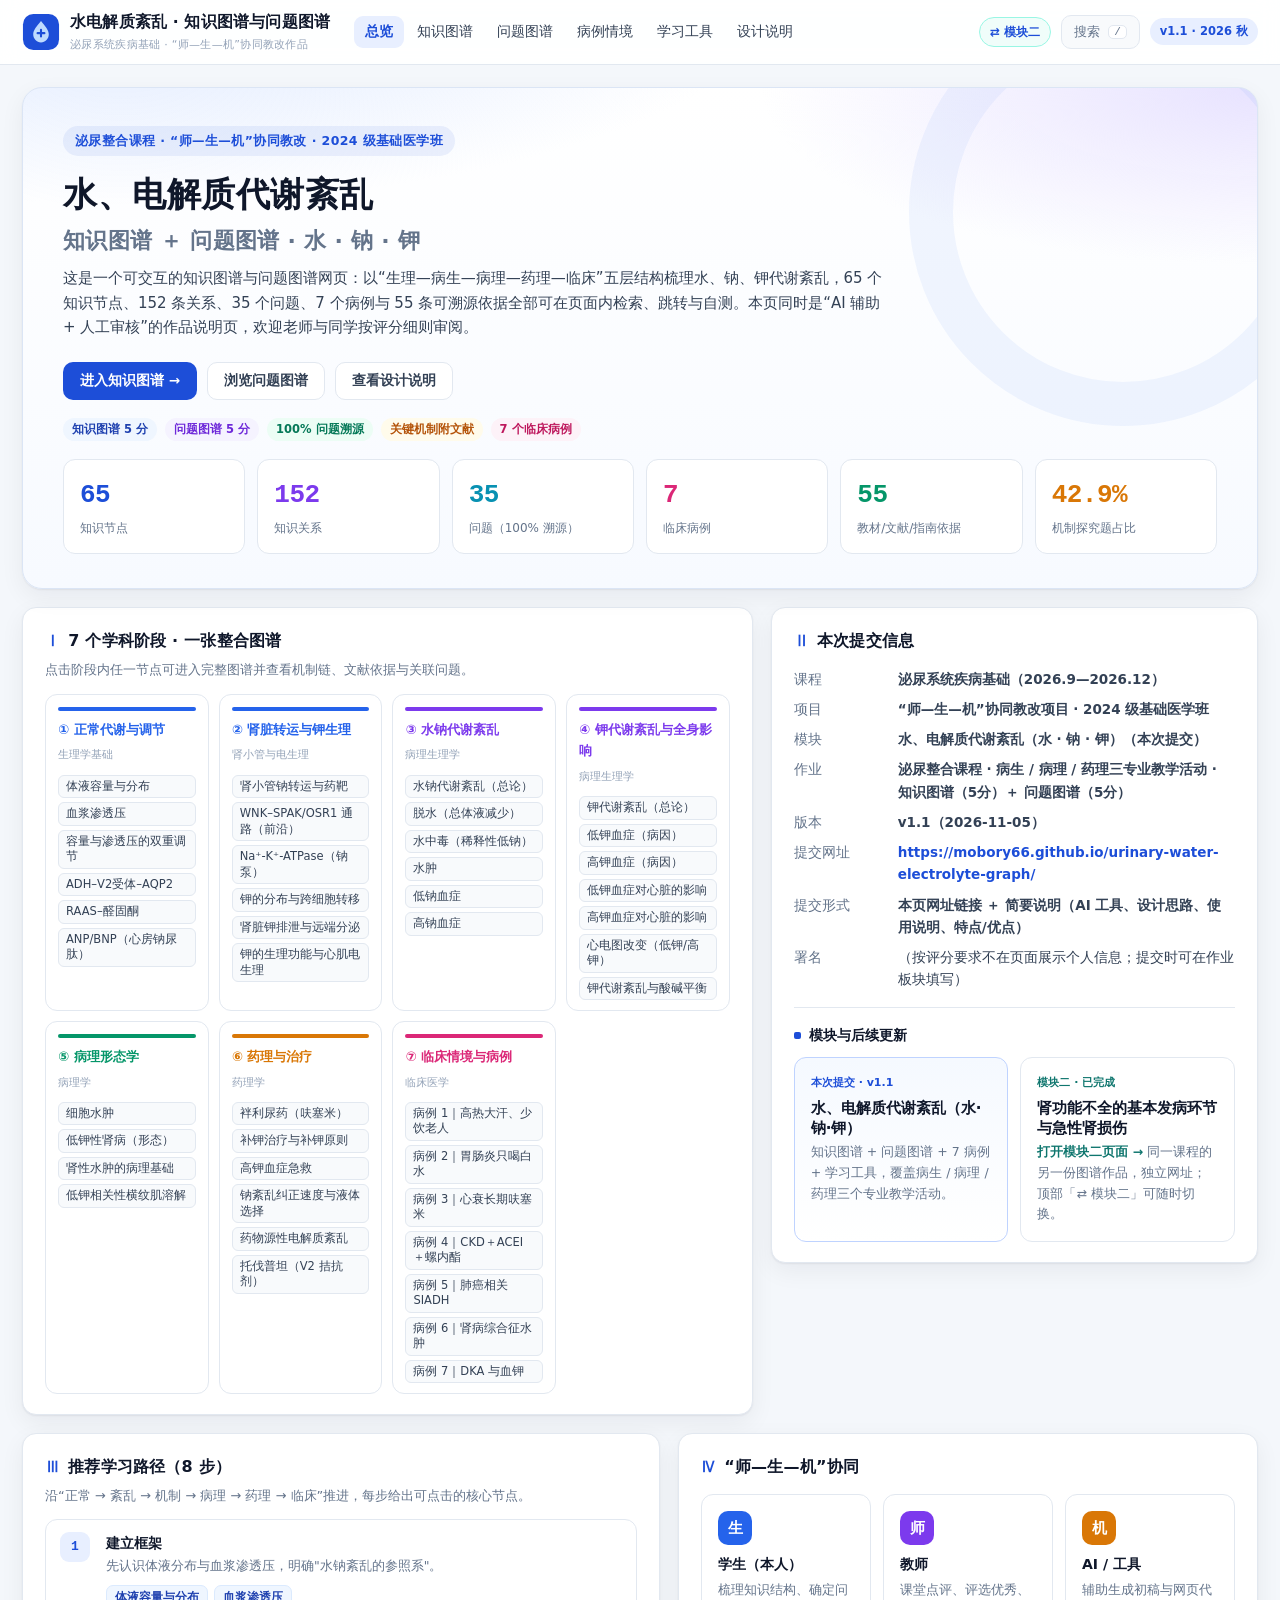
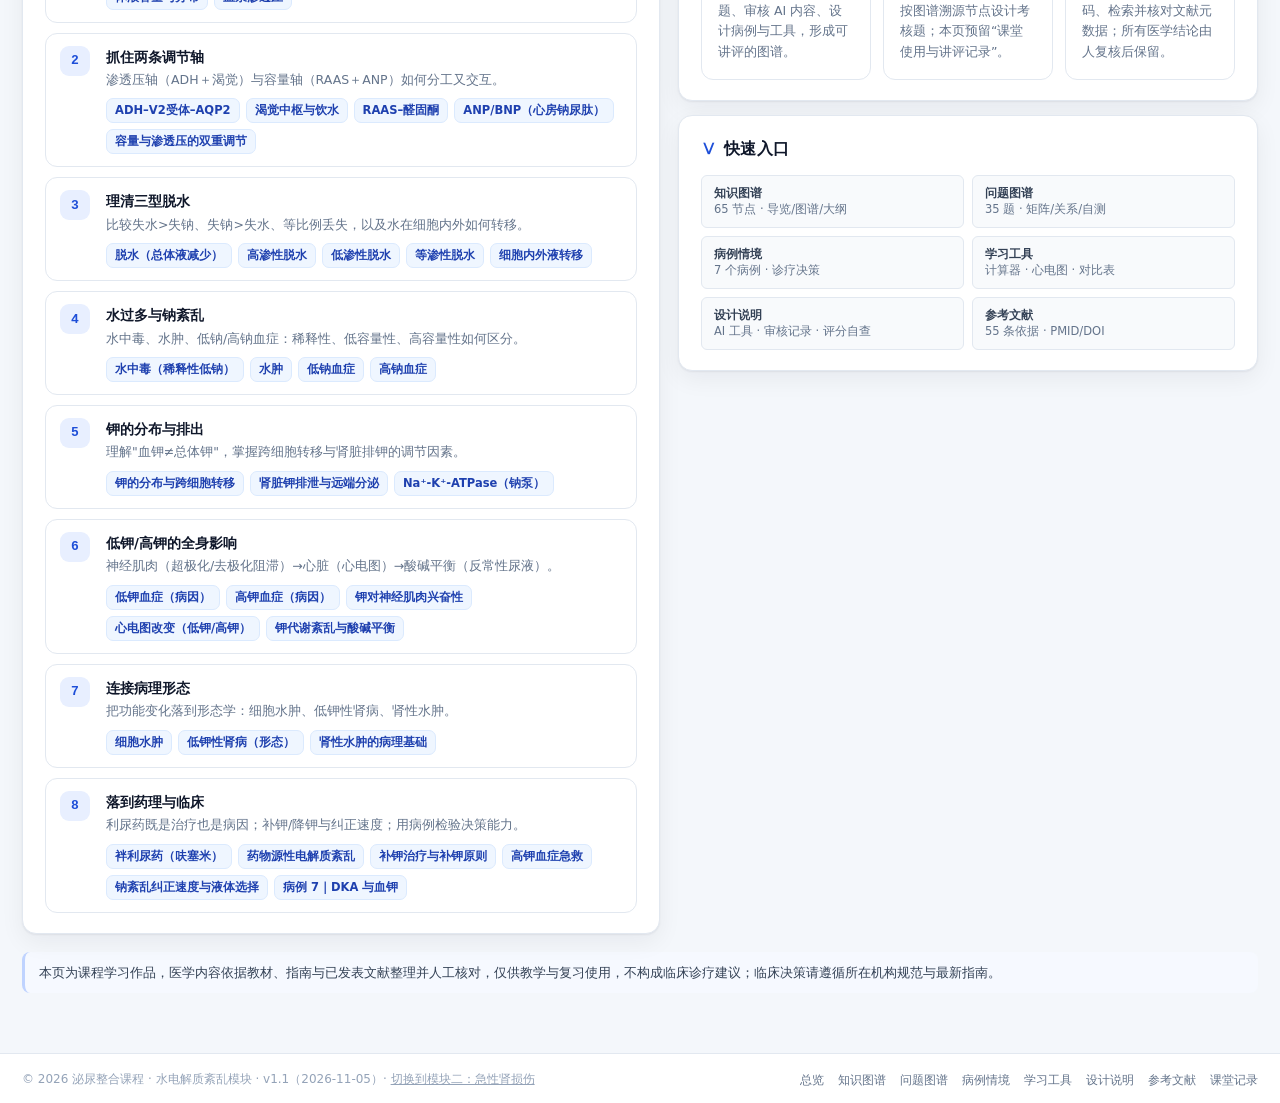
==== commit bab5bdae: "Add files via upload" ====
--- a/index.html
+++ b/index.html
@@ -3,14 +3,14 @@
 <head>
 <meta charset="utf-8">
 <meta name="viewport" content="width=device-width, initial-scale=1, viewport-fit=cover">
-<title>肾功能不全与急性肾损伤 · 知识图谱与问题图谱｜泌尿系统疾病基础</title>
-<meta name="description" content="泌尿整合课程“师—生—机”协同教改作品（模块二）：肾功能不全的基本发病环节与急性肾损伤知识图谱与问题图谱，含 70 个知识节点、136 条关系、35 个问题、7 个病例、AKI 分期与 eGFR 工具及文献溯源。">
-<meta name="theme-color" content="#0f766e">
+<title>水、电解质代谢紊乱 · 知识图谱与问题图谱｜泌尿系统疾病基础</title>
+<meta name="description" content="泌尿整合课程“师—生—机”协同教改作品：水、电解质代谢紊乱（水·钠·钾）知识图谱与问题图谱，含 65 个知识节点、152 条关系、35 个问题、7 个病例、交互工具与文献溯源。">
+<meta name="theme-color" content="#1d4ed8">
 <meta name="author" content="2024级基础医学班 · 泌尿整合课程">
-<link rel="icon" href="data:image/svg+xml,%3Csvg xmlns='http://www.w3.org/2000/svg' viewBox='0 0 40 40'%3E%3Crect width='40' height='40' rx='11' fill='%230f766e'/%3E%3Cpath d='M20 8.5c4.6 5.6 8.2 9.6 8.2 13.9 0 4.8-3.7 8.6-8.2 8.6s-8.2-3.8-8.2-8.6C11.8 18.1 15.4 14.1 20 8.5Z' fill='%23ccfbf1'/%3E%3Cpath d='M16.4 21.2h7.2M20 17.6v7.2' stroke='%230f766e' stroke-width='2.2' stroke-linecap='round'/%3E%3C/svg%3E">
+<link rel="icon" href="data:image/svg+xml,%3Csvg xmlns='http://www.w3.org/2000/svg' viewBox='0 0 40 40'%3E%3Crect width='40' height='40' rx='11' fill='%231d4ed8'/%3E%3Cpath d='M20 8.5c4.6 5.6 8.2 9.6 8.2 13.9 0 4.8-3.7 8.6-8.2 8.6s-8.2-3.8-8.2-8.6C11.8 18.1 15.4 14.1 20 8.5Z' fill='%23bfdbfe'/%3E%3Cpath d='M16.4 21.2h7.2M20 17.6v7.2' stroke='%231d4ed8' stroke-width='2.2' stroke-linecap='round'/%3E%3C/svg%3E">
 <style>
 /* =========================================================
-   肾功能不全与急性肾损伤 · 知识图谱与问题图谱
+   水电解质紊乱 · 知识图谱与问题图谱
    单文件交互页面样式（无外部依赖）
    ========================================================= */
 :root {
@@ -559,1053 +559,933 @@
 <div id="app"></div>
 <script>
 (function(){"use strict";
-/* ===== 参考文献与依据（类型：教材/文献/指南） ===== */
+/* ===== 参考文献与依据（类型：教材/文献/指南/共识/网站）===== */
 const REFS = {
-  T1: { type: '教材', cite: "生理学（第10版）. 王庭槐, 罗自强, 管又飞 主编. 人民卫生出版社, 2024. ISBN 978-7-117-36425-6." },
-  T2: { type: '教材', cite: "病理生理学（第10版）. 陈国强, 钱睿哲 主编. 人民卫生出版社, 2024. ISBN 978-7-117-36300-6." },
-  T3: { type: '教材', cite: "病理学（第10版）. 卞修武, 李一雷 主编. 人民卫生出版社, 2024. ISBN 978-7-117-36468-3." },
-  T4: { type: '教材', cite: "药理学（第10版）. 杨宝峰, 陈建国 主编. 人民卫生出版社, 2024. ISBN 978-7-117-36428-7." },
-  T5: { type: '教材', cite: "内科学（第10版）. 葛均波, 王辰, 王建安 主编. 人民卫生出版社, 2024. ISBN 978-7-117-36571-0." },
-
-  R01: { type: '文献', cite: "Ronco C, Bellomo R, Kellum JA. Acute kidney injury. Lancet. 2019;394(10212):1949-1964.", pmid: "31777389", doi: "10.1016/s0140-6736(19)32563-2" },
-  R02: { type: '文献', cite: "Scott RP, Quaggin SE. The cell biology of renal filtration. J Cell Biol. 2015;209(2):199-210.", pmid: "25918223", doi: "10.1083/jcb.201410017" },
-  R03: { type: '文献', cite: "Bonventre JV, Yang L. Cellular pathophysiology of ischemic acute kidney injury. J Clin Invest. 2011;121(11):4210-4221.", pmid: "22045571", doi: "10.1172/jci45161" },
-  R04: { type: '文献', cite: "Basile DP, Anderson MD, Sutton TA. Pathophysiology of acute kidney injury. Compr Physiol. 2012;2(2):1303-1353.", pmid: "23798302", doi: "10.1002/cphy.c110041" },
-  R05: { type: '文献', cite: "Linkermann A, Chen G, Dong G, et al. Regulated cell death in AKI. J Am Soc Nephrol. 2014;25(12):2689-2701.", pmid: "24925726", doi: "10.1681/asn.2014030262" },
-  R06: { type: '文献', cite: "Agarwal A, Dong Z, Harris R, et al. Cellular and Molecular Mechanisms of AKI. J Am Soc Nephrol. 2016;27(5):1288-1299.", pmid: "26860342", doi: "10.1681/asn.2015070740" },
-  R07: { type: '文献', cite: "Ferenbach DA, Bonventre JV. Mechanisms of maladaptive repair after AKI leading to accelerated kidney ageing and CKD. Nat Rev Nephrol. 2015;11(5):264-276.", pmid: "25643664", doi: "10.1038/nrneph.2015.3" },
-  R09: { type: '文献', cite: "Peerapornratana S, Manrique-Caballero CL, Gómez H, et al. Acute kidney injury from sepsis: current concepts, epidemiology, pathophysiology, prevention and treatment. Kidney Int. 2019;96(5):1083-1099.", pmid: "31443997", doi: "10.1016/j.kint.2019.05.026" },
-  R10: { type: '文献', cite: "Pickkers P, Darmon M, Hoste E, et al. Acute kidney injury in the critically ill: an updated review on pathophysiology and management. Intensive Care Med. 2021;47(8):835-850.", pmid: "34213593", doi: "10.1007/s00134-021-06454-7" },
-  R11: { type: '文献', cite: "Espinel CH. The FENa test. Use in the differential diagnosis of acute renal failure. JAMA. 1976;236(6):579-581.", pmid: "947239", doi: "10.1001/jama.236.6.579" },
-  R12: { type: '文献', cite: "Pépin MN, Bouchard J, Legault L, et al. Diagnostic performance of fractional excretion of urea and fractional excretion of sodium in the evaluations of patients with acute kidney injury with or without diuretic treatment. Am J Kidney Dis. 2007;50(4):566-573.", pmid: "17900456", doi: "10.1053/j.ajkd.2007.07.001" },
-  R13: { type: '文献', cite: "Inker LA, Eneanya ND, Coresh J, et al. New Creatinine- and Cystatin C-Based Equations to Estimate GFR without Race. N Engl J Med. 2021;385(19):1737-1749.", pmid: "34554658", doi: "10.1056/nejmoa2102953" },
-  R14: { type: '文献', cite: "Bosch X, Poch E, Grau JM. Rhabdomyolysis and acute kidney injury. N Engl J Med. 2009;361(1):62-72.", pmid: "19571284", doi: "10.1056/nejmra0801327" },
-  R15: { type: '文献', cite: "Mehran R, Aymong ED, Nikolsky E, et al. A simple risk score for prediction of contrast-induced nephropathy after percutaneous coronary intervention: development and initial validation. J Am Coll Cardiol. 2004;44(7):1393-1399.", pmid: "15464318", doi: "10.1016/j.jacc.2004.06.068" },
-  R16: { type: '文献', cite: "van der Molen AJ, Reimer P, Dekkers IA, et al. Post-contrast acute kidney injury - Part 1: Definition, clinical features, incidence, role of contrast medium and risk factors : Recommendations for updated ESUR Contrast Medium Safety Committee guidelines. Eur Radiol. 2018;28(7):2845-2855.", pmid: "29426991", doi: "10.1007/s00330-017-5246-5" },
-  R17: { type: '文献', cite: "Perazella MA, Markowitz GS. Drug-induced acute interstitial nephritis. Nat Rev Nephrol. 2010;6(8):461-470.", pmid: "20517290", doi: "10.1038/nrneph.2010.71" },
-  R18: { type: '文献', cite: "Perazella MA. Drug-induced acute kidney injury: diverse mechanisms of tubular injury. Curr Opin Crit Care. 2019;25(6):550-557.", pmid: "31483318", doi: "10.1097/mcc.0000000000000653" },
-  R19: { type: '文献', cite: "Pannu N, Nadim MK. An overview of drug-induced acute kidney injury. Crit Care Med. 2008;36(4 Suppl):S216-23.", pmid: "18382197", doi: "10.1097/ccm.0b013e318168e375" },
-  R20: { type: '文献', cite: "Sutton TA, Fisher CJ, Molitoris BA. Microvascular endothelial injury and dysfunction during ischemic acute renal failure. Kidney Int. 2002;62(5):1539-1549.", pmid: "12371954", doi: "10.1046/j.1523-1755.2002.00631.x" },
-  R22: { type: '文献', cite: "Haase M, Bellomo R, Devarajan P, et al. Accuracy of neutrophil gelatinase-associated lipocalin (NGAL) in diagnosis and prognosis in acute kidney injury: a systematic review and meta-analysis. Am J Kidney Dis. 2009;54(6):1012-1024.", pmid: "19850388", doi: "10.1053/j.ajkd.2009.07.020" },
-  R23: { type: '文献', cite: "Kashani K, Al-Khafaji A, Ardiles T, et al. Discovery and validation of cell cycle arrest biomarkers in human acute kidney injury. Crit Care. 2013;17(1):R25.", pmid: "23388612", doi: "10.1186/cc12503" },
-  R24: { type: '文献', cite: "Chawla LS, Eggers PW, Star RA, et al. Acute kidney injury and chronic kidney disease as interconnected syndromes. N Engl J Med. 2014;371(1):58-66.", pmid: "24988558", doi: "10.1056/nejmra1214243" },
-  R25: { type: '文献', cite: "Tandukar S, Palevsky PM. Continuous Renal Replacement Therapy: Who, When, Why, and How. Chest. 2019;155(3):626-638.", pmid: "30266628", doi: "10.1016/j.chest.2018.09.004" },
-  R26: { type: '文献', cite: "Zarbock A, Nadim MK, Pickkers P, et al. Sepsis-associated acute kidney injury: consensus report of the 28th Acute Disease Quality Initiative workgroup. Nat Rev Nephrol. 2023;19(6):401-417.", pmid: "36823168", doi: "10.1038/s41581-023-00683-3" },
-  R27: { type: '文献', cite: "Pabla N, Dong Z. Cisplatin nephrotoxicity: mechanisms and renoprotective strategies. Kidney Int. 2008;73(9):994-1007.", pmid: "18272962", doi: "10.1038/sj.ki.5002786" },
-  R28: { type: '文献', cite: "Mingeot-Leclercq MP, Tulkens PM. Aminoglycosides: nephrotoxicity. Antimicrob Agents Chemother. 1999;43(5):1003-1012.", pmid: "10223907", doi: "10.1128/aac.43.5.1003" },
-  R29: { type: '文献', cite: "Weisbord SD, Gallagher M, Jneid H, et al. Outcomes after Angiography with Sodium Bicarbonate and Acetylcysteine. N Engl J Med. 2018;378(7):603-614.", pmid: "29130810", doi: "10.1056/nejmoa1710933" },
-  R30: { type: '文献', cite: "Bellomo R, Chapman M, Finfer S, et al. Low-dose dopamine in patients with early renal dysfunction: a placebo-controlled randomised trial. Australian and New Zealand Intensive Care Society (ANZICS) Clinical Trials Group. Lancet. 2000;356(9248):2139-2143.", pmid: "11191541", doi: "10.1016/s0140-6736(00)03495-4" },
-  R31: { type: '文献', cite: "Badr KF, Ichikawa I. Prerenal failure: a deleterious shift from renal compensation to decompensation. N Engl J Med. 1988;319(10):623-629.", pmid: "3045546", doi: "10.1056/nejm198809083191007" },
-  R32: { type: '文献', cite: "Kellum JA, Cerda J, Kaplan LJ, et al. Fluids for prevention and management of acute kidney injury. Int J Artif Organs. 2008;31(2):96-110.", pmid: "18311727", doi: "10.1177/039139880803100204" },
-  R33: { type: '文献', cite: "Ostermann M, Joannidis M, Pani A, et al. Patient Selection and Timing of Continuous Renal Replacement Therapy. Blood Purif. 2016;42(3):224-237.", pmid: "27561956", doi: "10.1159/000448506" },
-  R34: { type: '文献', cite: "STARRT-AKI Investigators,. Timing of Initiation of Renal-Replacement Therapy in Acute Kidney Injury. N Engl J Med. 2020;383(3):240-251.", pmid: "32668114", doi: "10.1056/nejmoa2000741" },
-
-  G1: { type: '指南', cite: "Kidney Disease: Improving Global Outcomes (KDIGO) Acute Kidney Injury Work Group. KDIGO Clinical Practice Guideline for Acute Kidney Injury. Kidney Int Suppl. 2012;2(1):1-138.", doi: "10.1038/kisup.2012.1", url: "https://kdigo.org/guidelines/acute-kidney-injury/" },
-  G2: { type: '指南', cite: "ACR Committee on Drugs and Contrast Media. ACR Manual on Contrast Media (2023 edition). American College of Radiology, 2023.", url: "https://www.acr.org/Clinical-Resources/Contrast-Manual" },
-  G3: { type: '指南', cite: "National Institute for Health and Care Excellence (NICE). Acute kidney injury: prevention, detection and management. NICE guideline CG169 (last updated 2019). London: NICE, 2019.", url: "https://www.nice.org.uk/guidance/cg169" },
+  T1: { type: '教材', cite: '生理学（第10版）. 王庭槐, 罗自强, 管又飞 主编. 人民卫生出版社, 2024. ISBN 978-7-117-36425-6.' },
+  T2: { type: '教材', cite: '病理生理学（第10版）. 陈国强, 钱睿哲 主编. 人民卫生出版社, 2024. ISBN 978-7-117-36300-6.' },
+  T3: { type: '教材', cite: '病理学（第10版）. 卞修武, 李一雷 主编. 人民卫生出版社, 2024. ISBN 978-7-117-36468-3.' },
+  T4: { type: '教材', cite: '药理学（第10版）. 杨宝峰, 陈建国 主编. 人民卫生出版社, 2024. ISBN 978-7-117-36428-7.' },
+  T5: { type: '教材', cite: '内科学（第10版）. 葛均波, 王辰, 王建安 主编. 人民卫生出版社, 2024. ISBN 978-7-117-36571-0.' },
+
+  R01: { type: '文献', cite: 'Nielsen S, Frøkiaer J, Marples D, et al. Aquaporins in the kidney: from molecules to medicine. Physiol Rev. 2002;82(1):205-244.', pmid: '11773613', doi: '10.1152/physrev.00024.2001' },
+  R02: { type: '文献', cite: "D'Acierno M, Fenton RA, Hoorn EJ. The biology of water homeostasis. Nephrol Dial Transplant. 2025;40(4):632-640.", pmid: '39435642', doi: '10.1093/ndt/gfae235' },
+  R03: { type: '文献', cite: 'Kardalas E, Paschou SA, Anagnostis P, et al. Hypokalemia: a clinical update. Endocr Connect. 2018;7(4):R135-R146.', pmid: '29540487', doi: '10.1530/EC-18-0109' },
+  R04: { type: '文献', cite: 'Palmer BF, Clegg DJ. Physiology and pathophysiology of potassium homeostasis. Adv Physiol Educ. 2016;40(4):480-490.', pmid: '27756725', doi: '10.1152/advan.00121.2016' },
+  R05: { type: '文献', cite: 'Palmer BF, Clegg DJ. Physiology and Pathophysiology of Potassium Homeostasis: Core Curriculum 2019. Am J Kidney Dis. 2019;74(5):682-695.', pmid: '31227226', doi: '10.1053/j.ajkd.2019.03.427' },
+  R06: { type: '文献', cite: 'Palmer BF, Carrero JJ, Clegg DJ, et al. Clinical Management of Hyperkalemia. Mayo Clin Proc. 2021;96(3):744-762.', pmid: '33160639', doi: '10.1016/j.mayocp.2020.06.014' },
+  R07: { type: '文献', cite: 'Clase CM, Carrero JJ, Ellison DH, et al. Potassium homeostasis and management of dyskalemia in kidney diseases: conclusions from a KDIGO Controversies Conference. Kidney Int. 2020;97(1):42-61.', pmid: '31706619', doi: '10.1016/j.kint.2019.09.018' },
+  R08: { type: '文献', cite: 'Lang F. Mechanisms and significance of cell volume regulation. J Am Coll Nutr. 2007;26(5 Suppl):613S-623S.', pmid: '17921474', doi: '10.1080/07315724.2007.10719667' },
+  R09: { type: '文献', cite: 'Kaplan JH. Biochemistry of Na,K-ATPase. Annu Rev Biochem. 2002;71:511-535.', pmid: '12045105', doi: '10.1146/annurev.biochem.71.102201.141218' },
+  R10: { type: '文献', cite: 'Schrier RW, Gross P, Gheorghiade M, et al. Tolvaptan, a selective oral vasopressin V2-receptor antagonist, for hyponatremia. N Engl J Med. 2006;355(20):2099-2112.', pmid: '17105757', doi: '10.1056/NEJMoa065181' },
+  R11: { type: '指南', cite: 'Spasovski G, Vanholder R, Allolio B, et al. Clinical practice guideline on diagnosis and treatment of hyponatraemia. Eur J Endocrinol. 2014;170(3):G1-G47.', pmid: '24569125', doi: '10.1530/EJE-13-1020' },
+  R12: { type: '文献', cite: 'Adrogué HJ, Madias NE. Hypernatremia. N Engl J Med. 2000;342(20):1493-1499.', pmid: '10816188', doi: '10.1056/NEJM200005183422006' },
+  R13: { type: '文献', cite: 'Adrogué HJ, Tucker BM, Madias NE. Diagnosis and Management of Hyponatremia: A Review. JAMA. 2022;328(3):280-291.', pmid: '35852524', doi: '10.1001/jama.2022.11176' },
+  R14: { type: '文献', cite: 'Sterns RH. Disorders of plasma sodium—causes, consequences, and correction. N Engl J Med. 2015;372(1):55-65.', pmid: '25551526', doi: '10.1056/NEJMra1404489' },
+  R15: { type: '文献', cite: 'Rondon-Berrios H, Sterns RH. Hypertonic Saline for Hyponatremia: Meeting Goals and Avoiding Harm. Am J Kidney Dis. 2022;79(6):890-896.', pmid: '34508830', doi: '10.1053/j.ajkd.2021.07.020' },
+  R16: { type: '文献', cite: 'Tandukar S, Sterns RH, Rondon-Berrios H. Osmotic Demyelination Syndrome following Correction of Hyponatremia by ≤10 mEq/L per Day. Kidney360. 2021;2(9):1415-1423.', pmid: '35373113', doi: '10.34067/KID.0004402021' },
+  R17: { type: '文献', cite: 'Spasovski G. Hyponatraemia-treatment standard 2024. Nephrol Dial Transplant. 2024;39(10):1583-1592.', pmid: '39009016', doi: '10.1093/ndt/gfae162' },
+  R18: { type: '文献', cite: 'Warren AM, Grossmann M, Christ-Crain M, Russell N. Syndrome of Inappropriate Antidiuresis: From Pathophysiology to Management. Endocr Rev. 2023;44(5):819-861.', pmid: '36974717', doi: '10.1210/endrev/bnad010' },
+  R19: { type: '文献', cite: 'Adrogué HJ, Madias NE. The Syndrome of Inappropriate Antidiuresis. N Engl J Med. 2023;389(16):1499-1509.', pmid: '37851876', doi: '10.1056/NEJMcp2210411' },
+  R20: { type: '文献', cite: 'Littmann L, Gibbs MA. Electrocardiographic manifestations of severe hyperkalemia. J Electrocardiol. 2018;51(5):814-817.', pmid: '30177318', doi: '10.1016/j.jelectrocard.2018.06.018' },
+  R21: { type: '文献', cite: 'Mattu A, Brady WJ, Robinson DA. Electrocardiographic manifestations of hyperkalemia. Am J Emerg Med. 2000;18(6):721-729.', pmid: '11043630', doi: '10.1053/ajem.2000.7344' },
+  R22: { type: '文献', cite: 'Wang X, Han D, Li G. Electrocardiographic manifestations in severe hypokalemia. J Int Med Res. 2020;48(1):300060518811058.', pmid: '30509119', doi: '10.1177/0300060518811058' },
+  R23: { type: '文献', cite: 'El-Sherif N, Turitto G. Electrolyte disorders and arrhythmogenesis. Cardiol J. 2011;18(3):233-245.', pmid: '21660912' },
+  R24: { type: '文献', cite: 'Campese VM, Adenuga G. Electrophysiological and clinical consequences of hyperkalemia. Kidney Int Suppl. 2016;6(1):16-19.', pmid: '30675415', doi: '10.1016/j.kisu.2016.01.003' },
+  R25: { type: '文献', cite: 'Khow KS, Lau SY, Li JY, Yong TY. Diuretic-associated electrolyte disorders in the elderly: risk factors, impact, management and prevention. Curr Drug Saf. 2014;9(1):2-15.', pmid: '24410347', doi: '10.2174/1574886308666140109112730' },
+  R26: { type: '文献', cite: 'Felker GM, Ellison DH, Mullens W, et al. Diuretic Therapy for Patients With Heart Failure: JACC State-of-the-Art Review. J Am Coll Cardiol. 2020;75(10):1178-1195.', pmid: '32164892', doi: '10.1016/j.jacc.2019.12.059' },
+  R27: { type: '文献', cite: 'Koirala A, Pourafshar N, Daneshmand A, et al. Etiology and Management of Edema: A Review. Adv Kidney Dis Health. 2023;30(2):110-123.', pmid: '36868727', doi: '10.1053/j.akdh.2022.12.002' },
+  R28: { type: '文献', cite: 'Rao S, Pena C, Shurmur S, Nugent K. Atrial Natriuretic Peptide: Structure, Function, and Physiological Effects: A Narrative Review. Curr Cardiol Rev. 2021;17(6):e051121191003.', pmid: '33530911', doi: '10.2174/1573403X17666210202102210' },
+  R29: { type: '文献', cite: 'Patel S, Rauf A, Khan H, Abu-Izneid T. Renin-angiotensin-aldosterone (RAAS): The ubiquitous system for homeostasis and pathologies. Biomed Pharmacother. 2017;94:317-325.', pmid: '28772209', doi: '10.1016/j.biopha.2017.07.091' },
+  R30: { type: '文献', cite: 'Statland JM, Fontaine B, Hanna MG, et al. Review of the Diagnosis and Treatment of Periodic Paralysis. Muscle Nerve. 2018;57(4):522-530.', pmid: '29125635', doi: '10.1002/mus.26009' },
+  R31: { type: '文献', cite: 'Han R, Jiang X. Hypokalemia-induced rhabdomyolysis as the first symptom of primary aldosteronism: a case report and literature review. Ann Palliat Med. 2022;11(8):2778-2784.', pmid: '35144389', doi: '10.21037/apm-21-3010' },
+  R32: { type: '文献', cite: 'Fervenza FC, Rabkin R. The role of growth factors and ammonia in the genesis of hypokalemic nephropathy. J Ren Nutr. 2002;12(3):151-159.', pmid: '12105812', doi: '10.1053/jren.2002.33511' },
+  R33: { type: '文献', cite: 'Blanchard A, Bockenhauer D, Bolignano D, et al. Gitelman syndrome: consensus and guidance from a KDIGO Controversies Conference. Kidney Int. 2017;91(1):24-33.', pmid: '28003083', doi: '10.1016/j.kint.2016.09.046' },
+  R34: { type: '文献', cite: 'King CK, Glass R, Bresee JS, Duggan C. Managing acute gastroenteritis among children: oral rehydration, maintenance, and nutritional therapy. MMWR Recomm Rep. 2003;52(RR-16):1-16.', pmid: '14627948' },
+  R35: { type: '文献', cite: 'Hahn S, Kim Y, Garner P. Reduced osmolarity oral rehydration solution for treating dehydration due to diarrhoea in children: systematic review. BMJ. 2001;323(7304):81-85.', pmid: '11451782', doi: '10.1136/bmj.323.7304.81' },
+  R36: { type: '文献', cite: 'Long B, Warix JR, Koyfman A. Controversies in Management of Hyperkalemia. J Emerg Med. 2018;55(2):192-205.', pmid: '29731287', doi: '10.1016/j.jemermed.2018.04.004' },
+  R37: { type: '文献', cite: 'Reincke M, Bancos I, Mulatero P, et al. Diagnosis and treatment of primary aldosteronism. Lancet Diabetes Endocrinol. 2021;9(12):876-892.', pmid: '34798068', doi: '10.1016/S2213-8587(21)00210-2' },
+  R38: { type: '文献', cite: 'Beavers CJ, Greene SJ. Hyperkalemia in Heart Failure with Reduced Ejection Fraction: Implications and Management. Heart Fail Rev. 2025;30(6):1291-1305.', pmid: '40841869', doi: '10.1007/s10741-025-10549-4' },
+  R39: { type: '文献', cite: 'Zhao Y, Cao E. Structural Pharmacology of Cation-Chloride Cotransporters. Membranes (Basel). 2022;12(12):1206.', pmid: '36557113', doi: '10.3390/membranes12121206' },
+  R40: { type: '文献', cite: 'Barrera-Chimal J, Girerd S, Jaisser F. Mineralocorticoid receptor antagonists and kidney diseases: pathophysiological basis. Kidney Int. 2019;96(2):302-319.', pmid: '31133455', doi: '10.1016/j.kint.2019.02.030' },
+  R41: { type: '文献', cite: 'Lin SH, Halperin ML. Hypokalemia: a practical approach to diagnosis and its genetic basis. Curr Med Chem. 2007;14(14):1551-1565.', pmid: '17584063', doi: '10.2174/092986707780831050' },
+  R42: { type: '文献', cite: 'Umpierrez GE, Davis GM, ElSayed NA, et al. Hyperglycemic Crises in Adults With Diabetes: A Consensus Report. Diabetes Care. 2024;47(8):1257-1275.', pmid: '39052901', doi: '10.2337/dci24-0032' },
+  R43: { type: '文献', cite: 'Coppola S, Chiumello D, Adnan A, et al. Diuretics in critically ill patients: a narrative review of their mechanisms and applications. Br J Anaesth. 2025;134(6):1638-1647.', pmid: '40221314', doi: '10.1016/j.bja.2025.02.032' },
+
+  R44: { type: '文献', cite: 'Richardson C, Alessi DR. The regulation of salt transport and blood pressure by the WNK-SPAK/OSR1 signalling pathway. J Cell Sci. 2008;121(Pt 20):3293-3304.', pmid: '18843116', doi: '10.1242/jcs.029223' },
+  R45: { type: '文献', cite: 'Cornelius RJ, Maeoka Y, Shinde U, McCormick JA. Familial Hyperkalemic Hypertension. Compr Physiol. 2024;14(5):5839-5874.', pmid: '39699086', doi: '10.1002/cphy.c240004' },
+  R46: { type: '文献', cite: 'Bahena-Lopez JP, Gamba G, Castañeda-Bueno M. WNK1 in the kidney. Curr Opin Nephrol Hypertens. 2022;31(5):471-478.', pmid: '35894282', doi: '10.1097/MNH.0000000000000820' },
+
+  G01: { type: '指南', cite: 'UK Kidney Association. Clinical Practice Guideline – Management of Hyperkalaemia in Adults（2026 年 7 月更新版）.', url: 'https://www.ukkidney.org/health-professionals/guidelines/treatment-acute-hyperkalaemia-adults-0' },
+  G02: { type: '共识', cite: '中华医学会肾脏病学分会专家组. 中国慢性肾脏病患者血钾管理实践专家共识. 中华肾脏病杂志, 2020.', url: 'http://www.cjn.org.cn/CN/10.3760/cma.j.cn441217-20200721-00139' },
+  G03: { type: '指南', cite: '中华医学会心血管病学分会, 等. 中国心力衰竭诊断和治疗指南 2024. 中华心血管病杂志, 2024.', url: 'https://csc.cma.org.cn/art/2024/4/18/art_619_56220.html' },
+  G04: { type: '指南', cite: 'WHO. Reduced osmolarity oral rehydration salts (ORS) formulation. WHO/FCH/CAH/01.22, 2001.', url: 'https://iris.who.int/bitstreams/6177e361-71f9-4938-8227-d5237eef2253/download' }
 };
 
-/* ===== 知识图谱：7 个学科阶段、70 个知识节点（模块二：肾功能不全与急性肾损伤） ===== */
+/* ===== 知识图谱：列（学科阶段）与节点 ===== */
 const COLUMNS = [
-  { id: 'c0', title: '肾脏生理与滤过基础', sub: '肾单位结构 · 肾血流 · GFR 决定因素', disc: 'physio', icon: '〇' },
-  { id: 'c1', title: '肾功能不全的基本发病环节', sub: 'GFR 下降的四条通路与健存肾单位代偿', disc: 'patho', icon: 'Ⅰ' },
-  { id: 'c2', title: '急性肾损伤的发生机制', sub: '定义 · 病因分类 · 缺血/毒性/炎症机制', disc: 'patho', icon: 'Ⅱ' },
-  { id: 'c3', title: '急性肾小管坏死与病理形态', sub: '形态学改变 · 管型肾病 · 间质性肾炎', disc: 'pathology', icon: 'Ⅲ' },
-  { id: 'c4', title: '药物、肾毒性与治疗干预', sub: '药物既是治疗也是病因', disc: 'pharm', icon: 'Ⅳ' },
-  { id: 'c5', title: '临床经过、分期与鉴别', sub: 'KDIGO 分期 · 少尿/多尿 · 鉴别指标', disc: 'clinical', icon: 'Ⅴ' },
-  { id: 'c6', title: '临床病例情境', sub: '7 个教学病例', disc: 'clinical', icon: 'Ⅵ' }
+  { id: 'c0', title: '正常水钠钾代谢与调节', sub: '生理学基础 · 一切紊乱的参照系', disc: 'physio', icon: '〇' },
+  { id: 'c1', title: '肾脏转运与钾的生理', sub: '肾小管转运 · 药靶与电生理基础', disc: 'physio', icon: 'Ⅰ' },
+  { id: 'c2', title: '水钠代谢紊乱', sub: '病理生理学 · 渗透压与容量', disc: 'patho', icon: 'Ⅱ' },
+  { id: 'c3', title: '钾代谢紊乱与全身影响', sub: '病理生理学 · 神经肌肉/心脏/酸碱/肾脏', disc: 'patho', icon: 'Ⅲ' },
+  { id: 'c4', title: '病理形态学联系', sub: '病理学 · 功能变化的形态学证据', disc: 'pathology', icon: 'Ⅳ' },
+  { id: 'c5', title: '药理与治疗干预', sub: '药理学 · 药物既是治疗也是病因', disc: 'pharm', icon: 'Ⅴ' },
+  { id: 'c6', title: '临床情境与病例', sub: '临床医学 · 真实情境中的决策', disc: 'clinical', icon: 'Ⅵ' }
 ];
 
 const NODES = [
-  /* ---------- c0 肾脏生理与滤过基础 ---------- */
-  {
-    id: 'kidney_structure', title: '肾单位结构与功能单位', en: 'Nephron', col: 'c0', row: 0,
-    disc: 'physio', sub: '结构', kind: '结构', hub: true, key: false,
-    summary: '肾单位是肾脏的基本功能单位，由肾小体（肾小球＋肾小囊）与肾小管组成；人每侧肾约 100 万个肾单位。',
-    points: [
-      '肾小球是毛细血管球，滤过屏障由毛细血管内皮、基膜、足细胞裂孔膜三层构成。',
-      '肾小管分近端小管、髓袢、远端小管和集合管，各段有特征性转运功能。',
-      '肾单位数量出生后基本固定，损伤后不能再生；损伤丢失的肾单位由剩余肾单位代偿。'
-    ],
-    tags: ['肾单位', '肾小体', '肾小管'], refs: ['T1', 'T2']
-  },
-  {
-    id: 'renal_blood_flow', title: '肾血流与肾血流的自身调节', en: 'Renal blood flow', col: 'c0', row: 1,
-    disc: 'physio', sub: '功能', kind: '功能', hub: false, key: false,
-    summary: '肾血流量约占心输出量的 20%～25%，主要供应肾皮质；自身调节使肾血流与 GFR 在动脉压 80～180 mmHg 范围内保持相对稳定。',
-    points: [
-      '入球小动脉与出球小动脉的阻力共同决定肾小球毛细血管静水压。',
-      '肌源性反应与管球反馈是肾血流自身调节的两大机制。',
-      '缺血、脓毒症、药物等使自身调节失效时，GFR 随血压波动而下降。'
-    ],
-    tags: ['肾血流', '自身调节', '入球小动脉'], refs: ['T1', 'T2']
-  },
-  {
-    id: 'gfr_determinants', title: 'GFR 的决定因素', en: 'Determinants of GFR', col: 'c0', row: 2,
-    disc: 'physio', sub: '功能', kind: '功能', hub: true, key: true,
-    summary: 'GFR 取决于有效滤过压、滤过膜面积与通透性：GFR = Kf ×（肾小球毛细血管静水压 − 囊内压 − 血浆胶体渗透压）。',
-    points: [
-      '有效滤过压 = 肾小球毛细血管静水压 − 囊内压 − 血浆胶体渗透压。',
-      'Kf 由滤过膜面积与通透性组成，是决定 GFR 的"效率项"。',
-      '入球小动脉收缩、囊内压升高（梗阻）或血浆蛋白明显降低都会使 GFR 下降。',
-      '临床上判断 AKI 时，肌酐与尿量的变化都是 GFR 变化的间接指标。'
-    ],
-    tags: ['GFR', '有效滤过压', 'Kf'], refs: ['T1', 'T2', 'R03'],
-    chain: ['肾血浆流量↓或有效滤过压↓', '肾小球滤过率 GFR↓', '血肌酐↑/尿量↓']
-  },
-  {
-    id: 'filtration_barrier', title: '滤过屏障与蛋白尿', en: 'Filtration barrier', col: 'c0', row: 3,
-    disc: 'physio', sub: '结构', kind: '结构', hub: false, key: true,
-    summary: '滤过屏障三层结构（内皮、基膜、足细胞）共同限制大分子通过；屏障损伤导致蛋白尿，也是肾小管重吸收负荷的前提。',
-    points: [
-      '内皮窗孔、基膜阴电荷与足细胞裂孔膜构成"大小＋电荷"双重屏障。',
-      '足细胞损伤（如微小病变、FSGS）是大量蛋白尿的关键环节。',
-      '滤过屏障受损时，滤出蛋白在肾小管重吸收增加，可诱发小管间质炎症。'
-    ],
-    tags: ['滤过屏障', '足细胞', '蛋白尿'], refs: ['T1', 'T3', 'R02']
-  },
-  {
-    id: 'tubular_function', title: '肾小管重吸收与分泌', en: 'Tubular function', col: 'c0', row: 4,
-    disc: 'physio', sub: '结构', kind: '功能', hub: false, key: false,
-    summary: '近端小管重吸收约 65%～70% 的滤过 Na⁺ 与水；髓袢建立髓质渗透梯度；远端小管与集合管在 ADH、醛固酮调节下完成精细调节。',
-    points: [
-      '近端小管以 Na⁺-K⁺-ATPase 为动力，经钠-葡萄糖、钠-氨基酸等共转运体大量重吸收。',
-      '髓袢升支粗段 Na⁺-K⁺-2Cl⁻ 共转运体是袢利尿药的作用靶点。',
-      '肾小管损伤后重吸收障碍，可导致"水钠丢失"与尿浓缩功能下降。'
-    ],
-    tags: ['肾小管', '重吸收', 'Na-K-ATPase'], refs: ['T1', 'T4']
-  },
-  {
-    id: 'tubuloglomerular_feedback', title: '管球反馈与致密斑', en: 'Tubuloglomerular feedback', col: 'c0', row: 5,
-    disc: 'physio', sub: '功能', kind: '功能', hub: false, key: true,
-    summary: '致密斑感受远端小管 NaCl 浓度，调节入球小动脉张力：远端 NaCl 升高时入球小动脉收缩、GFR 下降，以稳定远端钠负荷。',
-    points: [
-      '致密斑位于远端小管起始部，与入球小动脉构成"管球反馈"结构基础。',
-      '腺苷与 ATP 参与介导管球反馈的血管收缩信号。',
-      '急性肾损伤时管球反馈异常增强，可加重 GFR 下降（见"管球反馈与 AKI"）。'
-    ],
-    tags: ['管球反馈', '致密斑', '腺苷'], refs: ['T1', 'T2', 'R03']
-  },
-  {
-    id: 'urine_concentration', title: '尿浓缩与稀释功能', en: 'Urine concentration', col: 'c0', row: 6,
-    disc: 'physio', sub: '功能', kind: '功能', hub: false, key: false,
-    summary: '髓质高渗梯度＋ADH 是尿浓缩的两个前提；肾小管损伤时浓缩功能最先受损，可表现为多尿、低比重尿。',
-    points: [
-      '髓袢逆流倍增建立髓质渗透梯度，直小血管逆流交换维持梯度。',
-      'ADH 经 V2 受体—AQP2 增加集合管水通透性。',
-      'ATN 恢复期肾小管再生未成熟，可出现多尿期与尿比重下降。'
-    ],
-    tags: ['尿浓缩', '髓质梯度', 'ADH'], refs: ['T1', 'T2']
-  },
-
-  /* ---------- c1 肾功能不全的基本发病环节 ---------- */
-  {
-    id: 'renal_insufficiency', title: '肾功能不全的概念与分类', en: 'Renal insufficiency', col: 'c1', row: 0,
-    disc: 'patho', sub: '综合', kind: '概念', hub: true, key: false,
-    summary: '各种病因使肾单位数量减少或功能降低，导致代谢产物潴留、水电解质与酸碱平衡紊乱及内分泌功能障碍，称为肾功能不全；按病程分急性和慢性。',
-    points: [
-      '基本发病环节可归为：肾血流/有效滤过压下降、滤过面积减少、肾小管阻塞、滤液反漏。',
-      '肾功能不全包括肾小球滤过功能、肾小管重吸收/分泌功能与内分泌功能（EPO、活性维生素 D）的障碍。',
-      '急性与慢性肾功能不全在起病速度、可逆性和代偿程度上不同，但最终通路相似。'
-    ],
-    tags: ['肾功能不全', '基本环节'], refs: ['T2', 'T5']
-  },
-  {
-    id: 'gfr_decline', title: 'GFR 下降与肾单位损伤', en: 'Decline of GFR', col: 'c1', row: 1,
-    disc: 'patho', sub: '功能', kind: '机制', hub: true, key: true,
-    summary: 'GFR 下降是肾功能不全最核心的功能改变，可由肾前性血流不足、肾实质损伤或肾后性梗阻引起，早期常无临床症状。',
-    points: [
-      'GFR 下降→滤过减少→血肌酐、尿素氮升高（含氮废物潴留）。',
-      '肾小管损伤可同时导致钠水丢失、浓缩功能下降与排钾/排酸障碍。',
-      'GFR 降至正常的 50% 以下时，血肌酐才开始明显升高，"正常肌酐"不能排除早期损伤。'
-    ],
-    tags: ['GFR 下降', '氮质血症'], refs: ['T2', 'R03'],
-    chain: ['肾单位损伤/丢失', '滤过面积与 Kf↓', 'GFR↓ → 氮质血症 + 水电解质紊乱']
-  },
-  {
-    id: 'renal_ischemia', title: '肾缺血与肾灌注不足', en: 'Renal ischemia', col: 'c1', row: 2,
-    disc: 'patho', sub: '功能', kind: '机制', hub: true, key: true,
-    summary: '肾灌注压下降或肾血管收缩使肾血流量减少，是肾前性 AKI 与缺血性 ATN 的共同起点；肾脏外髓部对缺血最敏感。',
-    points: [
-      '低血容量、心输出量下降、脓毒症、NSAIDs 与 ACEI/ARB 均可降低肾灌注。',
-      '外髓部氧分压低、耗氧高，是缺血损伤最敏感的区域。',
-      '缺血持续存在时，肾前性状态可进展为肾小管上皮细胞损伤（ATN）。'
-    ],
-    tags: ['肾缺血', '肾灌注', '外髓'], refs: ['T2', 'R20', 'R03']
-  },
-  {
-    id: 'effective_pressure_change', title: '有效滤过压改变', en: 'Effective filtration pressure', col: 'c1', row: 3,
-    disc: 'patho', sub: '功能', kind: '机制', hub: false, key: false,
-    summary: '肾小球毛细血管静水压下降或囊内压升高均使有效滤过压降低、GFR 下降；前者见于肾血流不足，后者见于尿路梗阻与管型阻塞。',
-    points: [
-      '入球小动脉阻力↑（如 NSAIDs、造影剂）→肾小球毛细血管静水压↓。',
-      '出球小动脉阻力↓（如 ACEI/ARB）在肾血流不足时可使 GFR 进一步下降。',
-      '囊内压↑（梗阻、管型）→有效滤过压↓，解除梗阻后 GFR 可迅速恢复。'
-    ],
-    tags: ['有效滤过压', '囊内压'], refs: ['T2', 'T1']
-  },
-  {
-    id: 'filtration_area_loss', title: '滤过面积减少', en: 'Loss of filtration area', col: 'c1', row: 4,
-    disc: 'patho', sub: '结构', kind: '机制', hub: false, key: false,
-    summary: '肾小球毛细血管袢阻塞、破坏或广泛新月体形成使有效滤过面积减少，见于重症肾小球肾炎、血栓性微血管病与皮质坏死。',
-    points: [
-      '急性肾小球肾炎时毛细血管袢炎症、内皮肿胀使滤过面积减少。',
-      '新月体占据肾小囊空间，快速压缩毛细血管球、阻断滤过。',
-      '皮质坏死（DIC、产科并发症）造成大片肾单位不可逆丢失。'
-    ],
-    tags: ['滤过面积', '肾小球', '皮质坏死'], refs: ['T2', 'T3']
-  },
-  {
-    id: 'tubular_obstruction', title: '肾小管阻塞', en: 'Tubular obstruction', col: 'c1', row: 5,
-    disc: 'patho', sub: '功能', kind: '机制', hub: true, key: true,
-    summary: '脱落的肾小管上皮细胞、管型或结晶阻塞肾小管腔，使囊内压升高、有效滤过压下降，是 ATN 持续与 GFR 下降的重要环节。',
-    points: [
-      '缺血或毒性损伤后刷状缘脱落、细胞碎片与蛋白管型阻塞管腔。',
-      '肌红蛋白、尿酸、轻链等结晶或管型也可造成阻塞（管型肾病）。',
-      '阻塞使近端小管压力升高，进一步降低有效滤过压并加重少尿。'
-    ],
-    tags: ['小管阻塞', '管型', '囊内压'], refs: ['T2', 'T3', 'R03'],
-    chain: ['小管上皮损伤/脱落', '管腔阻塞 + 管型形成', '囊内压↑ → 有效滤过压↓ → GFR↓']
-  },
-  {
-    id: 'backleak', title: '滤液回漏', en: 'Backleak of filtrate', col: 'c1', row: 6,
-    disc: 'patho', sub: '功能', kind: '机制', hub: false, key: false,
-    summary: '肾小管上皮坏死、基底膜断裂时，滤过液从管腔经受损上皮回漏到间质，使实际尿量减少、GFR 评估偏低。',
-    points: [
-      '回漏使滤液进入肾间质，引起间质水肿并进一步压迫小管与血管。',
-      '回漏是 ATN 少尿期 GFR 下降的机制之一，恢复期基底膜修复后逐渐消失。',
-      '回漏与"小管阻塞"共同解释 ATN 少尿期 GFR 下降幅度大于单纯滤过减少。'
-    ],
-    tags: ['回漏', 'ATN', '间质水肿'], refs: ['T2', 'R03']
-  },
-  {
-    id: 'intact_nephron', title: '健存肾单位代偿', en: 'Intact nephron hypothesis', col: 'c1', row: 7,
-    disc: 'patho', sub: '功能', kind: '概念', hub: false, key: false,
-    summary: '肾单位损伤后，幸存肾单位通过高滤过、高灌注代偿；短期维持 GFR，长期则因肾小球内高压导致硬化与 CKD 进展。',
-    points: [
-      '残存肾单位滤过负荷增加→单个肾单位 GFR 升高（高滤过）。',
-      '"健存肾单位"学说是慢性肾脏病进展与 AKI 向 CKD 转化的重要理论基础。',
-      '高滤过、高灌注、肾小球内高压与蛋白尿共同促进肾小球硬化。'
-    ],
-    tags: ['健存肾单位', '高滤过', 'CKD 进展'], refs: ['T2', 'R07', 'R24']
-  },
-  {
-    id: 'renal_function_stages', title: '肾功能分期与评估', en: 'Stages of renal function', col: 'c1', row: 8,
-    disc: 'patho', sub: '综合', kind: '概念', hub: false, key: false,
-    summary: '临床上用 GFR 分期评估肾功能：CKD 按 GFR 分 G1～G5 期；AKI 按 KDIGO 标准分期，评估需结合肌酐变化速度与尿量。',
-    points: [
-      'CKD 分期基于 GFR（G1≥90、G2 60～89、G3a 45～59、G3b 30～44、G4 15～29、G5<15 ml/min/1.73m²）。',
-      '单次肌酐不能反映 AKI，需关注 48 小时与 7 天内的变化幅度。',
-      '评估肾功能时应校正年龄、性别与体表面积；妊娠、肌肉量等因素影响肌酐。'
-    ],
-    tags: ['GFR 分期', 'CKD 分期', '评估'], refs: ['T5', 'G1', 'R13']
-  },
-
-  /* ---------- c2 急性肾损伤的发生机制 ---------- */
-  {
-    id: 'aki_def', title: '急性肾损伤的定义与诊断（KDIGO）', en: 'Definition of AKI', col: 'c2', row: 0,
-    disc: 'patho', sub: '综合', kind: '概念', hub: true, key: true,
-    summary: 'AKI 指肾脏功能在短时间内（数小时至数天）急剧下降；KDIGO 标准：48 小时内血肌酐升高≥26.5 μmol/L，或 7 天内升至基础值的 1.5 倍以上，或尿量<0.5 ml/kg/h 持续 6 小时。',
-    points: [
-      '三条诊断标准满足任一条即可诊断 AKI（肌酐绝对升高、相对升高、尿量减少）。',
-      '按 1/2/3 期分级：肌酐 1.5～1.9 倍、2.0～2.9 倍、≥3.0 倍或 ≥353.6 μmol/L 或开始 RRT。',
-      'AKI 是临床综合征而非单一疾病，诊断的同时必须寻找病因（肾前/肾性/肾后）。',
-      '早期识别依赖尿量与肌酐的动态监测，单次正常肌酐不能排除 AKI。'
-    ],
-    tags: ['AKI', 'KDIGO', '诊断标准'], refs: ['G1', 'T5', 'R01'],
-    chain: ['血肌酐 48h↑≥26.5 μmol/L', '或 7d 内升至基础值 1.5 倍', '或尿量<0.5 ml/kg/h×6h', '诊断 AKI（KDIGO）']
-  },
-  {
-    id: 'aki_etiology', title: 'AKI 病因分类：肾前性/肾性/肾后性', en: 'Etiology of AKI', col: 'c2', row: 1,
-    disc: 'patho', sub: '综合', kind: '概念', hub: true, key: false,
-    summary: 'AKI 按病因分为肾前性（肾灌注不足）、肾性（肾实质损伤）与肾后性（尿路梗阻）三类；三类可相互转化，也可并存。',
-    points: [
-      '肾前性：低血容量、心衰、脓毒症、药物（NSAIDs、ACEI/ARB）导致肾灌注不足。',
-      '肾性：ATN、急性间质性肾炎、肾小球肾炎、血管性疾病（血栓性微血管病）等。',
-      '肾后性：结石、肿瘤、前列腺增生、导尿管堵塞等致尿路梗阻。',
-      '分类的目的是指导治疗：补容量/升压、去除肾毒/免疫抑制、解除梗阻。'
-    ],
-    tags: ['AKI 病因', '分类'], refs: ['G1', 'R01', 'T5']
-  },
-  {
-    id: 'prerenal_aki', title: '肾前性 AKI', en: 'Prerenal AKI', col: 'c2', row: 2,
-    disc: 'patho', sub: '功能', kind: '机制', hub: true, key: true,
-    summary: '肾前性 AKI 由肾灌注不足引起，肾实质结构尚完好，及时恢复灌注后 GFR 可恢复；持续缺血可进展为 ATN。',
-    points: [
-      '最常见：低血容量（出血、腹泻、利尿过度）、心输出量下降、脓毒症、肝肾综合征。',
-      '肾脏"代偿"表现：肾小管重吸收钠水增加→尿钠低、FENa<1%、尿比重高、尿沉渣透明管型。',
-      '药物因素：NSAIDs 抑制前列腺素、ACEI/ARB 降低出球小动脉阻力，在低灌注时使 GFR 进一步下降。',
-      '治疗核心是恢复有效循环血量与肾灌注压；利尿药可能加重低容量。'
-    ],
-    tags: ['肾前性', 'FENa', '容量不足'], refs: ['T5', 'R31', 'R11'],
-    chain: ['肾灌注↓（低容量/低心排/脓毒症）', '肾小球毛细血管静水压↓', 'GFR↓ 但肾实质完整', '恢复灌注后可逆；持续缺血→ATN']
-  },
-  {
-    id: 'intrinsic_aki', title: '肾性 AKI', en: 'Intrinsic AKI', col: 'c2', row: 3,
-    disc: 'patho', sub: '功能', kind: '机制', hub: false, key: false,
-    summary: '肾性 AKI 由肾实质病变引起，按受累部位分为肾小管（ATN）、间质（间质性肾炎）、肾小球与血管四类。',
-    points: [
-      '肾小管性：缺血性/毒性 ATN、管型肾病、色素性肾病。',
-      '间质性：药物过敏性急性间质性肾炎（常伴发热、皮疹、嗜酸性粒细胞增多）。',
-      '肾小球性：急进性肾小球肾炎、狼疮性肾炎等。',
-      '血管性：血栓性微血管病、恶性高血压、皮质坏死。'
-    ],
-    tags: ['肾性 AKI', 'ATN', '间质性肾炎'], refs: ['T2', 'R01', 'T5']
-  },
-  {
-    id: 'postrenal_aki', title: '肾后性 AKI', en: 'Postrenal AKI', col: 'c2', row: 4,
-    disc: 'patho', sub: '结构', kind: '机制', hub: false, key: false,
-    summary: '肾后性 AKI 由尿路梗阻引起，梗阻使囊内压升高、有效滤过压下降；解除梗阻后肾功能多可恢复，但长期梗阻可致不可逆损伤。',
-    points: [
-      '梗阻部位：膀胱出口（前列腺增生、神经源性膀胱）、输尿管（结石、肿瘤、腹膜后纤维化）、肾盂。',
-      '双侧梗阻或孤立肾单侧梗阻才会导致明显肾功能不全。',
-      '突发无尿、肾积水、膀胱充盈是重要线索；需尽快导尿/置管/造瘘解除梗阻。'
-    ],
-    tags: ['肾后性', '梗阻', '无尿'], refs: ['T5', 'R01', 'T2']
-  },
-  {
-    id: 'ischemia_reperfusion', title: '缺血—再灌注损伤', en: 'Ischemia-reperfusion injury', col: 'c2', row: 5,
-    disc: 'patho', sub: '功能', kind: '机制', hub: true, key: true,
-    summary: '肾缺血后再恢复血流，反而产生大量活性氧、炎症介质与细胞损伤，称为缺血—再灌注损伤，是 ATN 与移植肾功能延迟恢复的核心机制。',
-    points: [
-      '再灌注时氧自由基爆发、钙超载、线粒体通透性转换孔开放导致细胞死亡。',
-      '内皮损伤、白细胞黏附与微血栓形成使外髓部持续缺氧（"无复流"现象）。',
-      '缺血—再灌注损伤可触发固有免疫反应，导致全身炎症反应与远端器官损伤。',
-      '临床对应：休克复苏后、大手术（心脏/主动脉手术）、肾移植。'
-    ],
-    tags: ['缺血再灌注', '氧自由基', '微循环'], refs: ['R20', 'R03', 'R05'],
-    chain: ['肾缺血 → ATP 耗竭', '再灌注 → 氧自由基爆发 + 钙超载', '线粒体损伤 + 细胞死亡', '微循环障碍（无复流）→ GFR 持续↓']
-  },
-  {
-    id: 'atp_depletion', title: 'ATP 耗竭与细胞损伤', en: 'ATP depletion', col: 'c2', row: 6,
-    disc: 'patho', sub: '功能', kind: '机制', hub: true, key: true,
-    summary: '肾小管上皮细胞高度依赖氧化磷酸化；缺血使 ATP 迅速耗竭，Na⁺-K⁺-ATPase 失能，引发细胞肿胀、极性丧失与坏死/凋亡。',
-    points: [
-      'ATP 下降→钠泵失能→细胞内 Na⁺、Cl⁻、水潴留→细胞肿胀（细胞毒性水肿）。',
-      'ATP 下降→肌动蛋白骨架破坏→刷状缘脱落、细胞极性消失、细胞间连接松解。',
-      '能量缺乏使钙泵失能→细胞内钙超载，激活蛋白酶、磷脂酶与核酸酶。',
-      '近端小管 S3 段耗氧高、代偿能力弱，是最易受损的节段。'
-    ],
-    tags: ['ATP', '钠泵', '细胞肿胀'], refs: ['R03', 'R04', 'T2'],
-    chain: ['缺血/毒性 → 线粒体 ATP↓', 'Na⁺-K⁺-ATPase 失能', '细胞内 Na⁺·水↑ → 细胞肿胀 + 极性丧失', '小管阻塞 + 回漏 → GFR↓']
-  },
-  {
-    id: 'oxidative_stress', title: '氧化应激与炎症反应', en: 'Oxidative stress & inflammation', col: 'c2', row: 7,
-    disc: 'patho', sub: '功能', kind: '机制', hub: false, key: true,
-    summary: '活性氧（ROS）过度产生与清除不足造成氧化应激，激活炎症小体与趋化因子，招募中性粒细胞与单核细胞，放大肾小管与内皮损伤。',
-    points: [
-      'ROS 攻击脂质、蛋白与 DNA，诱导细胞凋亡与坏死。',
-      '损伤相关分子模式（DAMPs）激活固有免疫，释放 IL-1β、IL-18、TNF-α 等炎症因子。',
-      '炎症细胞浸润与微血管内皮活化形成"炎症—缺血—损伤"恶性循环。'
-    ],
-    tags: ['氧化应激', '炎症', 'DAMPs'], refs: ['R03', 'R05', 'R06']
-  },
-  {
-    id: 'mitochondrial_dysfunction', title: '线粒体功能障碍', en: 'Mitochondrial dysfunction', col: 'c2', row: 8,
-    disc: 'patho', sub: '功能', kind: '机制', hub: true, key: true,
-    summary: '线粒体是肾小管上皮的能量工厂，也是 AKI 损伤的"放大器"：膜通透性转换、氧化磷酸化受损与线粒体自噬失衡决定细胞命运与修复质量。',
-    points: [
-      '缺血/毒性损伤→线粒体膜电位下降、ROS 产生增加、ATP 合成减少。',
-      '线粒体通透性转换孔（mPTP）开放→细胞色素 c 释放→凋亡。',
-      '线粒体生物合成与自噬（mitophagy）失衡，导致损伤线粒体堆积与持续炎症。',
-      '线粒体损伤程度与 AKI 严重度、恢复速度相关，是潜在治疗靶点。'
-    ],
-    tags: ['线粒体', 'mPTP', 'ATP'], refs: ['R06', 'R03', 'R04']
-  },
-  {
-    id: 'regulated_cell_death', title: '调节性细胞死亡（凋亡/坏死性凋亡/铁死亡）', en: 'Regulated cell death', col: 'c2', row: 9,
-    disc: 'patho', sub: '功能', kind: '机制', hub: true, key: true,
-    summary: 'AKI 中细胞死亡形式多样：凋亡、坏死性凋亡（necroptosis）、铁死亡（ferroptosis）、焦亡（pyroptosis）等，共同决定肾小管上皮丢失程度。',
-    points: [
-      '凋亡：caspase 依赖、细胞膜完整、炎症反应轻。',
-      '坏死性凋亡：RIPK1/RIPK3/MLKL 通路，释放 DAMPs 引发炎症。',
-      '铁死亡：铁依赖脂质过氧化，与缺血—再灌注及顺铂肾毒性相关。',
-      '不同死亡形式在不同病因中占主导，提示治疗靶点选择需"对因"。'
-    ],
-    tags: ['凋亡', '坏死性凋亡', '铁死亡'], refs: ['R05', 'R03', 'R06']
-  },
-  {
-    id: 'cast_obstruction', title: '管型阻塞与管型肾病', en: 'Cast nephropathy', col: 'c2', row: 10,
-    disc: 'patho', sub: '功能', kind: '机制', hub: false, key: true,
-    summary: '大量蛋白/色素/轻链在肾小管内形成管型，阻塞管腔并直接损伤小管上皮，导致管型肾病（如多发性骨髓瘤、肌红蛋白尿、尿酸肾病）。',
-    points: [
-      '骨髓瘤轻链与 Tamm-Horsfall 蛋白结合形成管型，是管型肾病典型机制。',
-      '横纹肌溶解时肌红蛋白管型＋血容量不足共同致 AKI。',
-      '治疗包括水化、碱化尿液（特定情况）、去除病因（化疗、降尿酸）。'
-    ],
-    tags: ['管型肾病', '轻链', '肌红蛋白'], refs: ['R14', 'T3', 'R03']
-  },
-  {
-    id: 'tubuloglomerular_feedback_aki', title: '管球反馈与 AKI', en: 'TGF in AKI', col: 'c2', row: 11,
-    disc: 'patho', sub: '功能', kind: '机制', hub: false, key: false,
-    summary: 'ATN 时近端小管重吸收钠减少，到达致密斑的 NaCl 增多，管球反馈使入球小动脉过度收缩，GFR 进一步下降。',
-    points: [
-      '近端小管损伤→远端 NaCl 负荷↑→致密斑激活→入球小动脉收缩。',
-      '管球反馈过度激活是 ATN 早期 GFR 下降的额外机制。',
-      '这与肾前性状态的"代偿性"小管重吸收增强方向相反，是鉴别思路之一。'
-    ],
-    tags: ['管球反馈', 'ATN', '致密斑'], refs: ['R03', 'T2']
-  },
-  {
-    id: 'sepsis_aki', title: '脓毒症相关 AKI', en: 'Sepsis-associated AKI', col: 'c2', row: 12,
-    disc: 'patho', sub: '功能', kind: '机制', hub: true, key: true,
-    summary: '脓毒症是住院患者 AKI 最常见原因；机制包括全身炎症、肾微循环障碍、内皮损伤、线粒体功能障碍与肾小管适应性反应，而非单纯"肾灌注不足"。',
-    points: [
-      '脓毒症时肾血流可正常甚至增加，但肾内血流重新分布、髓质缺血。',
-      '炎症介质直接损伤肾小管上皮、内皮，诱导细胞周期停滞与凋亡。',
-      '液体复苏是基础，但过量液体可致肾静脉压升高、肾间质水肿，加重 AKI。',
-      '约 1/3 脓毒症 AKI 患者少尿不明显，尿量标准可能低估病情。'
-    ],
-    tags: ['脓毒症', 'AKI', '炎症'], refs: ['R26', 'R09', 'R10']
-  },
-  {
-    id: 'contrast_nephropathy', title: '造影剂相关急性肾损伤（CI-AKI）', en: 'Contrast-induced AKI', col: 'c2', row: 13,
-    disc: 'patho', sub: '功能', kind: '机制', hub: true, key: true,
-    summary: '造影剂可引起肾髓质缺血、渗透性利尿、肾小管上皮直接毒性及氧化应激，多在造影后 48～72 小时内出现肌酐升高。',
-    points: [
-      '危险因素：eGFR 降低、糖尿病、心衰、高龄、造影剂用量大、围术期低血压。',
-      '预防核心是评估风险、水化与限制造影剂用量；碳酸氢钠与 N-乙酰半胱氨酸证据不足。',
-      '诊断需排除其他原因，并于造影后 48～72 小时复查肌酐。',
-      '现今观点强调"造影后 AKI"（post-contrast AKI），关联性不等于因果性。'
-    ],
-    tags: ['CI-AKI', '造影剂', '水化'], refs: ['R15', 'R16', 'G2', 'R29'],
-    chain: ['造影剂 → 渗透性利尿 + 髓质缺血', '肾小管上皮毒性 + ROS', 'GFR↓（48～72h 内肌酐升高）', '风险分层 + 水化 + 限制用量']
-  },
-
-  /* ---------- c3 急性肾小管坏死与病理形态 ---------- */
-  {
-    id: 'atn', title: '急性肾小管坏死（ATN）', en: 'Acute tubular necrosis', col: 'c3', row: 0,
-    disc: 'pathology', sub: '形态', kind: '病理', hub: true, key: true,
-    summary: 'ATN 是肾性 AKI 最常见的病理类型，以肾小管上皮细胞变性、坏死、脱落及管型形成为特征，分为缺血型与中毒型。',
-    points: [
-      '镜下：肾小管上皮细胞肿胀、空泡变性、刷状缘脱落、细胞坏死与管腔管型。',
-      '间质水肿与炎症细胞浸润常见；肾小球一般相对正常。',
-      '基底膜完整时上皮可再生、功能可恢复；基底膜破坏严重者修复差。',
-      '临床表现为少尿型或非少尿型 AKI，尿沉渣见颗粒管型、上皮细胞管型。'
-    ],
-    tags: ['ATN', '肾小管', '病理形态'], refs: ['T3', 'T2', 'R01'],
-    chain: ['缺血/毒性损伤', '肾小管上皮变性、坏死、脱落', '管型形成 + 间质水肿', 'GFR↓（少尿/非少尿型）']
-  },
-  {
-    id: 'ischemic_atn', title: '缺血性 ATN', en: 'Ischemic ATN', col: 'c3', row: 1,
-    disc: 'pathology', sub: '形态', kind: '病理', hub: false, key: true,
-    summary: '缺血性 ATN 由持续肾缺血引起，病变呈"斑片状"分布于外髓部，肾小管上皮坏死与基底膜断裂并存，恢复较慢。',
-    points: [
-      '病变不均匀，外髓部近端小管 S3 段最重，呈斑片状坏死。',
-      '基底膜断裂处上皮难以再生，可形成纤维化与永久性损伤。',
-      '常见于休克、大手术、严重创伤、脓毒症。'
-    ],
-    tags: ['缺血性 ATN', '外髓', '基底膜'], refs: ['T3', 'R20', 'R03']
-  },
-  {
-    id: 'toxic_atn', title: '毒性 ATN', en: 'Toxic ATN', col: 'c3', row: 2,
-    disc: 'pathology', sub: '形态', kind: '病理', hub: false, key: true,
-    summary: '毒性 ATN 由肾毒性物质直接损伤肾小管上皮引起，病变多较均匀、基底膜完整，去除毒物后再生修复较好。',
-    points: [
-      '常见毒物：氨基糖苷类、顺铂、造影剂、重金属、有机溶剂、血红蛋白/肌红蛋白。',
-      '近端小管是主要靶点（重吸收与浓缩使毒物局部浓度升高）。',
-      '基底膜完整、上皮可再生，故多数可逆；但反复损伤可致间质纤维化。'
-    ],
-    tags: ['毒性 ATN', '氨基糖苷类', '顺铂'], refs: ['T3', 'R28', 'R27', 'T4']
-  },
-  {
-    id: 'cast_nephropathy', title: '管型肾病（骨髓瘤/肌红蛋白/尿酸）', en: 'Cast nephropathy', col: 'c3', row: 3,
-    disc: 'pathology', sub: '形态', kind: '病理', hub: false, key: false,
-    summary: '管型肾病以远端小管内大量坚硬管型阻塞为特征，周围可见巨噬细胞与炎症反应；常见于多发性骨髓瘤、横纹肌溶解与肿瘤溶解综合征。',
-    points: [
-      '骨髓瘤管型：PAS 阳性、裂隙状，周围多核巨细胞反应。',
-      '肌红蛋白管型：棕色颗粒状，见于横纹肌溶解。',
-      '尿酸/草酸钙结晶可致小管阻塞与间质炎症。'
-    ],
-    tags: ['管型肾病', '骨髓瘤', '肌红蛋白'], refs: ['T3', 'R14']
-  },
-  {
-    id: 'acute_interstitial_nephritis', title: '急性间质性肾炎（AIN）', en: 'Acute interstitial nephritis', col: 'c3', row: 4,
-    disc: 'pathology', sub: '形态', kind: '病理', hub: false, key: true,
-    summary: 'AIN 以肾间质水肿与炎症细胞浸润（淋巴细胞、嗜酸性粒细胞）为特征，常由药物过敏引起，肾小球一般正常。',
-    points: [
-      '典型三联征：发热、皮疹、嗜酸性粒细胞增多（仅少数患者齐全）。',
-      '常见药物：青霉素类、PPI、NSAIDs、利尿药、别嘌醇等。',
-      '病理：间质弥漫性炎症浸润伴水肿，可见嗜酸性粒细胞；免疫荧光多为阴性。',
-      '治疗：停用可疑药物，必要时糖皮质激素。'
-    ],
-    tags: ['AIN', '药物过敏', '间质'], refs: ['R17', 'T3', 'T5']
-  },
-  {
-    id: 'cortical_necrosis', title: '肾皮质坏死', en: 'Cortical necrosis', col: 'c3', row: 5,
-    disc: 'pathology', sub: '形态', kind: '病理', hub: false, key: false,
-    summary: '肾皮质坏死是肾皮质广泛凝固性坏死，多由严重缺血（DIC、产科并发症、休克）引起，可致不可逆肾衰竭。',
-    points: [
-      '皮质苍白坏死、髓质相对保留；临床表现为持续无尿。',
-      '常见诱因：胎盘早剥、产后大出血、败血症、DIC。',
-      '预后差，多数需要长期肾脏替代治疗。'
-    ],
-    tags: ['皮质坏死', 'DIC', '无尿'], refs: ['T3', 'T2']
-  },
-  {
-    id: 'tubular_regeneration', title: '肾小管上皮再生与修复', en: 'Tubular regeneration', col: 'c3', row: 6,
-    disc: 'pathology', sub: '形态', kind: '病理', hub: false, key: false,
-    summary: 'ATN 恢复期肾小管上皮由存活细胞增殖再生，细胞扁平、核深染、刷状缘重建；再生不成熟时浓缩与重吸收功能差，出现多尿期。',
-    points: [
-      '基底膜完整是再生的支架；损伤严重、基底膜破坏时修复不良。',
-      '再生上皮功能不成熟→钠水重吸收不足→多尿、低比重尿。',
-      '修复过程伴随炎症消退与微血管重建，任何环节异常可致纤维化。'
-    ],
-    tags: ['再生', '多尿期', '修复'], refs: ['T3', 'R07']
-  },
-
-  /* ---------- c4 药物、肾毒性与治疗干预 ---------- */
-  {
-    id: 'loop_diuretic_aki', title: '袢利尿药与 AKI', en: 'Loop diuretics in AKI', col: 'c4', row: 0,
-    disc: 'pharm', sub: '药物', kind: '药物', hub: false, key: false,
-    summary: '袢利尿药（呋塞米等）抑制髓袢升支粗段 Na⁺-K⁺-2Cl⁻ 共转运体，可用于纠正容量超负荷，但无证据表明能预防或改善 AKI 结局。',
-    points: [
-      '大剂量可致耳毒性、低钾低钠、容量不足而加重肾前性状态。',
-      '用于少尿型 AKI 试验性利尿时需监测容量与电解质。',
-      '不能把"尿量增加"当作"肾功能恢复"的指标。'
-    ],
-    tags: ['袢利尿药', '呋塞米', '容量'], refs: ['T4', 'T5']
-  },
-  {
-    id: 'mannitol', title: '甘露醇与渗透性肾病', en: 'Mannitol', col: 'c4', row: 1,
-    disc: 'pharm', sub: '药物', kind: '药物', hub: false, key: false,
-    summary: '甘露醇经肾小球自由滤过、小管重吸收有限，产生渗透性利尿；大剂量可致渗透性肾病、容量负荷增加与高渗状态。',
-    points: [
-      '用于脑水肿、青光眼等；在 AKI 预防/治疗中无证据，可能有害。',
-      '大剂量、长期使用可致肾小管上皮空泡变性（渗透性肾病）。',
-      '合并心衰或容量超负荷时慎用。'
-    ],
-    tags: ['甘露醇', '渗透性利尿', '渗透性肾病'], refs: ['T4', 'R32']
-  },
-  {
-    id: 'vasopressor', title: '升压药与肾灌注', en: 'Vasopressors', col: 'c4', row: 2,
-    disc: 'pharm', sub: '药物', kind: '药物', hub: false, key: false,
-    summary: '去甲肾上腺素等升压药用于脓毒症休克，通过维持平均动脉压保障肾灌注压；目标 MAP 一般 65 mmHg 左右，个体化调整。',
-    points: [
-      'MAP = CO × SVR，肾灌注压≈MAP − 肾静脉压（或腹内压）。',
-      '液体复苏后仍低血压时尽早使用去甲肾上腺素，避免肾灌注不足。',
-      '过度追求高 MAP 并不改善肾功能，还增加心律失常风险。'
-    ],
-    tags: ['去甲肾上腺素', 'MAP', '脓毒症'], refs: ['T4', 'R10', 'R26']
-  },
-  {
-    id: 'low_dose_dopamine', title: '小剂量多巴胺（不推荐）', en: 'Low-dose dopamine', col: 'c4', row: 3,
-    disc: 'pharm', sub: '药物', kind: '药物', hub: false, key: true,
-    summary: '小剂量多巴胺曾被用于"保护肾功能"，但随机对照试验证实不能预防或治疗 AKI，已不推荐用于 AKI。',
-    points: [
-      'ANZICS 多中心 RCT（2000）：小剂量多巴胺不降低 AKI 发生率或死亡率。',
-      '可能引起心律失常、增加心肌耗氧。',
-      '目前"肾保护"不依赖多巴胺，而在于病因治疗与避免肾毒性。'
-    ],
-    tags: ['多巴胺', '无效', 'RCT'], refs: ['R30', 'T4']
-  },
-  {
-    id: 'sodium_bicarbonate', title: '碳酸氢钠：造影防护与酸中毒纠正', en: 'Sodium bicarbonate', col: 'c4', row: 4,
-    disc: 'pharm', sub: '药物', kind: '药物', hub: false, key: true,
-    summary: '碳酸氢钠用于纠正严重代谢性酸中毒；作为造影防护的证据不足（PRESERVE 研究未显示优于生理盐水）。',
-    points: [
-      'PRESERVE RCT（2018）：造影前后碳酸氢钠与生理盐水相比未降低 CI-AKI 或死亡风险。',
-      '严重酸中毒（pH<7.1 或 HCO₃⁻<10 mmol/L）时可补碱，注意钠负荷、低钙与容量。',
-      '不推荐常规用于 AKI 预防。'
-    ],
-    tags: ['碳酸氢钠', 'PRESERVE', '酸中毒'], refs: ['R29', 'T4', 'G1']
-  },
-  {
-    id: 'acei_arb', title: 'ACEI/ARB 与肾功能', en: 'ACEI/ARB', col: 'c4', row: 5,
-    disc: 'pharm', sub: '药物', kind: '药物', hub: false, key: false,
-    summary: 'ACEI/ARB 扩张出球小动脉、降低肾小球内压，具有长期肾保护作用；但在肾灌注不足、脱水或双侧肾动脉狭窄时可致 GFR 急剧下降。',
-    points: [
-      '用药后血肌酐升高>30% 需评估容量状态与肾动脉狭窄。',
-      '急性病、脱水、造影前后常需暂时停用（"sick day rules"）。',
-      '长期使用是 CKD/蛋白尿患者的标准治疗。'
-    ],
-    tags: ['ACEI', 'ARB', '出球小动脉'], refs: ['T4', 'T5']
-  },
-  {
-    id: 'nephrotoxic_drugs', title: '常见肾毒性药物', en: 'Nephrotoxic drugs', col: 'c4', row: 6,
-    disc: 'pharm', sub: '药物', kind: '药物', hub: true, key: true,
-    summary: '住院患者 AKI 中相当比例与药物相关：氨基糖苷类、两性霉素 B、顺铂、NSAIDs、造影剂、ACEI/ARB、利尿药、PPI 等。',
-    points: [
-      '按损伤类型：小管毒性（氨基糖苷类、顺铂）、间质性肾炎（PPI、NSAIDs）、血流动力学（NSAIDs、ACEI/ARB）、结晶（阿昔洛韦、磺胺）。',
-      '高风险人群：老年人、CKD、糖尿病、低血容量、多药联用。',
-      '预防：用药前评估肾功能、控制剂量与疗程、监测肌酐与尿量、避免联用肾毒性药物。'
-    ],
-    tags: ['肾毒性药物', '药源性 AKI'], refs: ['R19', 'R18', 'T4'],
-    chain: ['肾毒性药物暴露', '小管毒性 / 间质炎症 / 血流动力学改变', 'GFR↓（药源性 AKI）', '停药 + 剂量调整 + 监测']
-  },
-  {
-    id: 'aminoglycoside', title: '氨基糖苷类肾毒性', en: 'Aminoglycoside nephrotoxicity', col: 'c4', row: 7,
-    disc: 'pharm', sub: '药物', kind: '药物', hub: false, key: true,
-    summary: '氨基糖苷类经近端小管刷状缘 megalin 受体介导重吸收，蓄积于溶酶体致髓样小体形成、线粒体损伤与细胞坏死；多为非少尿型 ATN。',
-    points: [
-      '危险因素：疗程>5～7 天、剂量大、CKD、低血容量、联用袢利尿药或其他肾毒药物。',
-      '表现为用药 5～10 天后非少尿型肌酐升高，可伴肾性失镁/失钾。',
-      '每日一次给药、监测谷浓度与肾功能可减少毒性。',
-      '处理：停药、补充容量，多数 1～3 周恢复。'
-    ],
-    tags: ['氨基糖苷类', '近端小管', '非少尿型'], refs: ['R28', 'T4', 'T3']
-  },
-  {
-    id: 'contrast_media', title: '造影剂的肾毒性', en: 'Contrast media', col: 'c4', row: 8,
-    disc: 'pharm', sub: '药物', kind: '药物', hub: false, key: true,
-    summary: '造影剂（尤其高渗、大剂量）可致肾髓质缺血、渗透性利尿与小管上皮毒性；等渗与低渗造影剂的肾毒性差异有限。',
-    points: [
-      '风险与剂量、渗透压、患者 eGFR 与合并症相关。',
-      '预防：风险分层、水化、最小有效剂量、避免联用肾毒药物。',
-      '碘造影剂过敏反应与 CI-AKI 是两类不同问题，需分别处理。'
-    ],
-    tags: ['造影剂', '渗透压', 'CI-AKI'], refs: ['G2', 'R16', 'R15']
-  },
-  {
-    id: 'cisplatin', title: '顺铂肾毒性', en: 'Cisplatin nephrotoxicity', col: 'c4', row: 9,
-    disc: 'pharm', sub: '药物', kind: '药物', hub: false, key: true,
-    summary: '顺铂在近端小管经 OCT2 摄取、经 MRP2 外排，蓄积后诱发 DNA 损伤、线粒体损伤与氧化应激，导致剂量依赖性肾损伤与低镁血症。',
-    points: [
-      '表现为非少尿型 AKI、低镁/低钾，常于用药后数天出现。',
-      '危险因素：累积剂量、脱水、联用氨基糖苷类、老年、CKD。',
-      '预防：充分水化、监测电解质与肾功能；避免联用肾毒性药物。'
-    ],
-    tags: ['顺铂', 'OCT2', '低镁血症'], refs: ['R27', 'T4']
-  },
-  {
-    id: 'nsaids', title: 'NSAIDs 与肾损伤', en: 'NSAIDs', col: 'c4', row: 10,
-    disc: 'pharm', sub: '药物', kind: '药物', hub: false, key: true,
-    summary: 'NSAIDs 抑制前列腺素合成，使入球小动脉收缩、肾血流下降；在低血容量、CKD、联用 ACEI/ARB 与利尿药时易致 AKI，也可致 AIN。',
-    points: [
-      '"三药联用"（NSAIDs＋ACEI/ARB＋利尿药）显著增加 AKI 风险。',
-      'NSAIDs 相关 AIN 多见于长期使用、常伴肾病综合征样蛋白尿。',
-      '急性病期间应暂停 NSAIDs（sick day rules）。'
-    ],
-    tags: ['NSAIDs', '前列腺素', '入球小动脉'], refs: ['R17', 'T4', 'R19']
-  },
-
-  /* ---------- c5 临床经过、分期与鉴别 ---------- */
-  {
-    id: 'kdigo_staging', title: 'KDIGO AKI 分期', en: 'KDIGO staging', col: 'c5', row: 0,
-    disc: 'clinical', sub: '临床', kind: '临床', hub: true, key: true,
-    summary: 'KDIGO 按血肌酐与尿量把 AKI 分为 1～3 期：1 期 1.5～1.9 倍或 ≥26.5 μmol/L；2 期 2.0～2.9 倍；3 期 ≥3 倍或 ≥353.6 μmol/L、开始 RRT、<0.3 ml/kg/h≥24h 或≥12h 无尿。',
-    points: [
-      '肌酐标准与尿量标准满足任一即分到相应期别；取较重的分期。',
-      '分期用于评估严重度、指导监测与治疗强度，并可预测预后。',
-      '分期的前提是"基线肌酐"可靠；基线不明时可用入院前或恢复后肌酐估计。',
-      '分期不替代病因诊断：明确肾前/肾性/肾后比分期更重要。'
-    ],
-    tags: ['KDIGO', '分期', '肌酐', '尿量'], refs: ['G1', 'R01', 'T5'],
-    chain: ['肌酐 1.5～1.9 倍（1 期）', '肌酐 2.0～2.9 倍（2 期）', '≥3 倍/≥353.6 μmol/L/RRT（3 期）']
-  },
-  {
-    id: 'oliguria', title: '少尿期', en: 'Oliguric phase', col: 'c5', row: 1,
-    disc: 'clinical', sub: '临床', kind: '临床', hub: true, key: false,
-    summary: '少尿期是 ATN 典型病程的第一阶段，尿量<400 ml/d（或<0.5 ml/kg/h 持续 6 h），持续约 1～2 周，伴氮质血症、高钾、酸中毒与容量超负荷。',
-    points: [
-      '水钠潴留→水肿、高血压、肺水肿；高钾血症与代谢性酸中毒是主要死因。',
-      '尿沉渣可见颗粒管型、上皮细胞管型；尿钠升高、FENa>1%。',
-      '治疗：限制水钠、纠正高钾与酸中毒、必要时透析。'
-    ],
-    tags: ['少尿期', '高钾', '容量超负荷'], refs: ['T2', 'T5', 'G1']
-  },
-  {
-    id: 'polyuria', title: '多尿期', en: 'Polyuric phase', col: 'c5', row: 2,
-    disc: 'clinical', sub: '临床', kind: '临床', hub: false, key: false,
-    summary: '多尿期是 ATN 恢复期表现，尿量可骤增至 2～3 L/d 甚至更多，因再生小管浓缩功能不成熟与潴留溶质渗透性利尿所致。',
-    points: [
-      '多尿期易出现低钾、低钠、脱水，需动态监测电解质与容量。',
-      '多尿并不代表肾功能已完全恢复，GFR 仍可能偏低。',
-      '补液原则：量出为入、注意补钾与钠，避免过度补液。'
-    ],
-    tags: ['多尿期', '低钾', '脱水'], refs: ['T2', 'T5']
-  },
-  {
-    id: 'recovery_phase', title: '恢复期与肾功能转归', en: 'Recovery phase', col: 'c5', row: 3,
-    disc: 'clinical', sub: '临床', kind: '临床', hub: false, key: false,
-    summary: '恢复期尿量恢复正常、氮质血症消退，但 GFR 恢复常滞后数周至数月；部分患者遗留 CKD，需长期随访。',
-    points: [
-      'AKI 后 3 个月内未恢复即为 AKD；超过 3 个月肾功能异常按 CKD 管理。',
-      'AKI 是 CKD 的独立危险因素（AKI→CKD 转化）。',
-      '随访内容包括肌酐/eGFR、尿蛋白、血压与心血管风险。'
-    ],
-    tags: ['恢复期', 'AKI-CKD', '随访'], refs: ['R24', 'R07', 'T5']
-  },
-  {
-    id: 'azotemia', title: '氮质血症与尿毒症症状', en: 'Azotemia', col: 'c5', row: 4,
-    disc: 'clinical', sub: '临床', kind: '临床', hub: false, key: false,
-    summary: 'GFR 下降使尿素、肌酐等含氮废物潴留，称氮质血症；严重时出现恶心、食欲差、意识改变等尿毒症症状。',
-    points: [
-      '血尿素氮/肌酐比值升高提示肾前性因素（脱水、消化道出血）或分解代谢增强。',
-      '尿毒症症状与毒素蓄积、酸中毒、电解质紊乱相关。',
-      '严重氮质血症是透析指征之一（症状性尿毒症）。'
-    ],
-    tags: ['氮质血症', 'BUN', '尿毒症'], refs: ['T2', 'T5']
-  },
-  {
-    id: 'aki_hyperkalemia', title: 'AKI 合并高钾血症', en: 'Hyperkalemia in AKI', col: 'c5', row: 5,
-    disc: 'clinical', sub: '临床', kind: '临床', hub: true, key: false,
-    summary: '少尿型 AKI 因排钾减少、酸中毒与组织分解易致高钾血症，是 AKI 早期死亡的主要原因之一，需紧急处理。',
-    points: [
-      '心电图：T 波高尖→P 波低平→QRS 增宽→正弦波；心电图改变与血钾水平不完全平行。',
-      '急救顺序：静脉钙剂稳定心肌→胰岛素＋葡萄糖、β₂ 激动剂促钾内移→利尿/透析排钾。',
-      '与模块一"高钾血症"节点互链：机制与处理相通。'
-    ],
-    tags: ['高钾血症', 'AKI', '心电图'], refs: ['T2', 'T5', 'G1']
-  },
-  {
-    id: 'aki_acidosis', title: 'AKI 与代谢性酸中毒', en: 'Metabolic acidosis in AKI', col: 'c5', row: 6,
-    disc: 'clinical', sub: '临床', kind: '临床', hub: false, key: false,
-    summary: 'AKI 时肾小管排 H⁺、重吸收 HCO₃⁻ 障碍，酸性代谢产物蓄积，导致高阴离子间隙代谢性酸中毒。',
-    points: [
-      '酸中毒使钾从细胞内移出，加重高钾血症；抑制心肌收缩力与儿茶酚胺反应。',
-      'pH<7.1 或 HCO₃⁻<10 mmol/L 时可考虑补碱，但需权衡钠负荷。',
-      '透析可有效纠正严重酸中毒。'
-    ],
-    tags: ['代谢性酸中毒', '高阴离子间隙'], refs: ['T2', 'T5']
-  },
-  {
-    id: 'aki_water_intox', title: 'AKI 与水钠潴留', en: 'Water & sodium retention in AKI', col: 'c5', row: 7,
-    disc: 'clinical', sub: '临床', kind: '临床', hub: false, key: false,
-    summary: '少尿型 AKI 排水排钠能力下降，输液的"维持量"若按正常需求给予，易致容量超负荷、稀释性低钠与肺水肿。',
-    points: [
-      '少尿期补液原则："量出为入"，每日入量≈前一日尿量＋不显性失水（约 500 ml）。',
-      '容量超负荷表现为体重增加、水肿、高血压、肺水肿、低氧。',
-      '利尿药仅用于容量超负荷且对利尿有反应者；无效时透析超滤。'
-    ],
-    tags: ['水钠潴留', '容量超负荷', '补液'], refs: ['T5', 'G1', 'T2']
-  },
-  {
-    id: 'urine_indices', title: '尿指标与肾前性/ATN 鉴别', en: 'Urine indices', col: 'c5', row: 8,
-    disc: 'clinical', sub: '临床', kind: '临床', hub: true, key: true,
-    summary: '尿钠、尿比重、尿渗透压、FENa 与尿沉渣是区分肾前性 AKI 与 ATN 的经典指标；利尿药与 CKD 会干扰判读。',
-    points: [
-      '肾前性：尿钠<20 mmol/L、尿比重>1.020、尿渗透压>500 mOsm/kg、FENa<1%、透明管型。',
-      'ATN：尿钠>40 mmol/L、尿比重≈1.010、尿渗透压<350 mOsm/kg、FENa>1%～2%、颗粒/上皮细胞管型。',
-      '使用利尿药时尿钠与 FENa 可靠性下降，可计算 FEUrea（<35% 提示肾前性）。',
-      '尿指标是"辅助"而非绝对证据，需结合容量状态、药物与病程综合判断。'
-    ],
-    tags: ['尿钠', 'FENa', '尿沉渣'], refs: ['R11', 'R12', 'T5', 'T2']
-  },
-  {
-    id: 'fena', title: 'FENa 与 FEUrea 计算', en: 'FENa & FEUrea', col: 'c5', row: 9,
-    disc: 'clinical', sub: '临床', kind: '临床', hub: true, key: true,
-    summary: 'FENa =（尿钠×血肌酐）/（血钠×尿肌酐）×100%；FENa<1% 支持肾前性、>1%～2% 支持 ATN；利尿药影响时改用 FEUrea。',
-    points: [
-      'FENa 需同时留取血、尿标本，代表钠排泄分数。',
-      'FEUrea =（尿尿素×血肌酐）/（血尿素×尿肌酐）×100%；FEUrea<35% 提示肾前性。',
-      '肾小球肾炎、造影剂、CKD 等情况下 FENa 可能不典型。'
-    ],
-    tags: ['FENa', 'FEUrea', '鉴别'], refs: ['R11', 'R12', 'T5'],
-    chain: ['FENa=(UNa×PCr)/(PNa×UCr)×100%', 'FENa<1% → 肾前性（小管重吸收钠↑）', 'FENa>1%～2% → ATN（小管重吸收障碍）']
-  },
-  {
-    id: 'aki_biomarkers', title: 'AKI 生物标志物', en: 'AKI biomarkers', col: 'c5', row: 10,
-    disc: 'clinical', sub: '临床', kind: '临床', hub: true, key: true,
-    summary: '肌酐与尿量是"滞后"指标；NGAL、KIM-1、TIMP-2·IGFBP7、L-FABP、penKid 等可更早反映肾小管损伤或应激。',
-    points: [
-      '尿/血 NGAL 在损伤后数小时升高，可早于肌酐 24～48 小时。',
-      '[TIMP-2]·[IGFBP7]（NephroCheck）反映 G1 期细胞周期停滞，用于心脏术后等高风险人群风险分层。',
-      '生物标志物目前用于风险分层与辅助诊断，不能单独替代肌酐/尿量诊断标准。',
-      '理想标志物应具备早期、特异、可重复、能指导治疗的特点。'
-    ],
-    tags: ['NGAL', 'TIMP-2', '早期诊断'], refs: ['R22', 'R23', 'R09'],
-    chain: ['肾小管损伤/应激', 'NGAL、KIM-1、TIMP-2·IGFBP7↑', '早于血肌酐 24～48h 预警 AKI']
-  },
-  {
-    id: 'aki_prevention', title: 'AKI 预防与"肾脏保护"', en: 'AKI prevention', col: 'c5', row: 11,
-    disc: 'clinical', sub: '临床', kind: '临床', hub: true, key: true,
-    summary: 'AKI 预防的核心是识别高危患者、纠正容量与血流动力学、避免肾毒性暴露，而非依赖某一种"肾保护药"。',
-    points: [
-      '高危筛查：年龄、CKD、糖尿病、心衰、脓毒症、大手术、造影、肾毒药物。',
-      '维持有效循环容量与灌注压；避免过量或不足的液体。',
-      '停用/调整肾毒性药物（NSAIDs、氨基糖苷类、造影剂），必要时采用"肾脏保护"策略。',
-      '尚无被证实有效的特异性肾保护药物；多巴胺、利尿药、碳酸氢钠不推荐用于预防。'
-    ],
-    tags: ['预防', '高危筛查', '液体管理'], refs: ['G1', 'G3', 'R32', 'R10']
-  },
-  {
-    id: 'dialysis_indications', title: '肾脏替代治疗指征', en: 'RRT indications', col: 'c5', row: 12,
-    disc: 'clinical', sub: '临床', kind: '临床', hub: true, key: true,
-    summary: 'AKI 需 RRT 的经典指征可记为 AEIOU：Acidosis（严重酸中毒）、Electrolyte（难治高钾）、Intoxication（可透析毒物）、Overload（容量超负荷）、Uremia（尿毒症并发症）。',
-    points: [
-      '紧急指征：难治性高钾、严重酸中毒、肺水肿、尿毒症心包炎/脑病、可透析药物中毒。',
-      '启动时机：出现上述指征时启动；无指征时不建议"预防性"过早启动（STARRT-AKI 等 RCT）。',
-      '模式选择：血流动力学稳定可选 IHD，不稳定选 CRRT。'
-    ],
-    tags: ['RRT', 'AEIOU', '透析指征'], refs: ['T5', 'G1', 'R25', 'R34'],
-    chain: ['难治性高钾/酸中毒', '容量超负荷/肺水肿', '尿毒症并发症/可透析毒物', '启动 RRT（AEIOU）']
-  },
-  {
-    id: 'crrt', title: 'CRRT 与透析方式选择', en: 'CRRT', col: 'c5', row: 13,
-    disc: 'clinical', sub: '临床', kind: '临床', hub: false, key: true,
-    summary: '连续性肾脏替代治疗（CRRT）血流动力学稳定、溶质清除缓慢持续，适用于血流动力学不稳定的危重 AKI；IHD 适用于稳定患者。',
-    points: [
-      'CRRT 模式：CVVH（对流）、CVVHD（弥散）、CVVHDF（两者结合）。',
-      '优点：容量与溶质清除平稳、便于营养支持；缺点：需要抗凝、费用高、活动受限。',
-      '选择依据：血流动力学、液体需求、代谢紊乱程度与资源条件。'
-    ],
-    tags: ['CRRT', 'CVVH', 'IHD'], refs: ['R25', 'R33', 'T5']
-  },
-  {
-    id: 'aki_ckd_transition', title: 'AKI 向 CKD 转化', en: 'AKI-to-CKD transition', col: 'c5', row: 14,
-    disc: 'clinical', sub: '临床', kind: '临床', hub: false, key: true,
-    summary: 'AKI 后肾单位丢失、修复不良与间质纤维化可致肾功能持续下降，最终进入 CKD；AKI 发作次数与严重度是 CKD 的独立危险因素。',
-    points: [
-      '修复不良机制：细胞周期停滞、炎症持续、微血管稀疏、成纤维细胞活化。',
-      'AKI 后 3 个月需评估肾功能与蛋白尿，确认是否转为 CKD。',
-      '防治：控制血压、蛋白尿（ACEI/ARB）、避免重复肾损伤、随访。'
-    ],
-    tags: ['AKI-CKD', '纤维化', '随访'], refs: ['R24', 'R07', 'R06']
-  },
-
-  /* ---------- c6 临床病例情境 ---------- */
-  {
-    id: 'case_dehydration_aki', title: '病例1：高热腹泻、少尿、肌酐升高', en: 'Case 1', col: 'c6', row: 0,
-    disc: 'clinical', sub: '病例', kind: '病例', hub: false, key: false,
-    summary: '78 岁男性，高热腹泻 3 天，尿少，血压 98/60 mmHg，肌酐 186 μmol/L（基线 90），尿钠 12 mmol/L，FENa 0.6%。',
-    points: [
-      '病情摘要：高热、腹泻、进食少 → 低血容量；尿少、BUN/Cr 比值升高提示肾前性。',
-      '关键检查：血肌酐 186 μmol/L（较基线升高>1.5 倍），尿钠 12 mmol/L，FENa 0.6%，尿沉渣透明管型。',
-      '分析思路：低容量 → 肾灌注不足 → 肾前性 AKI；需评估是否已进展为 ATN。',
-      '处理要点：生理盐水补容量（先快后慢）、监测尿量与肌酐、避免 NSAIDs/ACEI/ARB；纠正后 24～48 小时复评。'
-    ],
-    tags: ['肾前性 AKI', '低血容量', 'FENa'], refs: ['T5', 'R31', 'R11']
-  },
-  {
-    id: 'case_aminoglycoside', title: '病例2：氨基糖苷类用药后非少尿型 AKI', en: 'Case 2', col: 'c6', row: 1,
-    disc: 'clinical', sub: '病例', kind: '病例', hub: false, key: false,
-    summary: '65 岁女性，肺炎使用阿米卡星 10 天，尿量正常，肌酐由 68 升至 210 μmol/L，尿钠 48 mmol/L，FENa 2.3%，血镁偏低。',
-    points: [
-      '病情摘要：氨基糖苷类疗程长、累积剂量大；非少尿型 AKI。',
-      '关键检查：肌酐进行性升高、尿钠高、FENa>2%、低镁低钾，尿沉渣颗粒管型。',
-      '分析思路：近端小管毒性（megalin 介导重吸收→溶酶体髓样小体）→ 非少尿型 ATN。',
-      '处理要点：立即停用氨基糖苷类、补镁补钾、监测肾功能；多数 1～3 周恢复。'
-    ],
-    tags: ['氨基糖苷类', '非少尿型', '药物性 AKI'], refs: ['R28', 'T4', 'T5']
-  },
-  {
-    id: 'case_rhabdomyolysis', title: '病例3：横纹肌溶解致管型肾病', en: 'Case 3', col: 'c6', row: 2,
-    disc: 'clinical', sub: '病例', kind: '病例', hub: false, key: false,
-    summary: '32 岁男性，剧烈运动后肌肉酸痛、酱油色尿，CK 52000 U/L，肌酐 320 μmol/L，血钾 6.1 mmol/L，尿潜血阳性而镜检红细胞少。',
-    points: [
-      '病情摘要：剧烈运动＋肌肉疼痛＋酱油色尿 → 横纹肌溶解；容量不足＋肌红蛋白管型 → AKI。',
-      '关键检查：CK 显著升高、肌红蛋白尿、尿潜血（＋）而镜检红细胞少、高钾、高磷、低钙。',
-      '分析思路：肌红蛋白管型阻塞＋直接小管毒性＋低容量 → 肾性 AKI（管型肾病）。',
-      '处理要点：早期大量补液、碱化尿液（争议）、纠正高钾与低钙、必要时透析；监测骨筋膜室综合征。'
-    ],
-    tags: ['横纹肌溶解', '肌红蛋白', '管型肾病'], refs: ['R14', 'T5', 'T3']
-  },
-  {
-    id: 'case_contrast', title: '病例4：PCI 术后造影剂相关 AKI', en: 'Case 4', col: 'c6', row: 3,
-    disc: 'clinical', sub: '病例', kind: '病例', hub: false, key: false,
-    summary: '70 岁男性，糖尿病肾病（eGFR 42），急性心梗行 PCI 使用碘造影剂 180 ml，术后 48 小时肌酐由 132 升至 198 μmol/L，尿量正常。',
-    points: [
-      '病情摘要：CKD＋糖尿病＋大剂量造影剂＋围术期低血压 → CI-AKI 高危。',
-      '关键检查：造影后 48 小时肌酐升高>1.5 倍、尿量正常（非少尿型）、尿钠偏高。',
-      '分析思路：造影剂渗透性利尿＋髓质缺血＋小管毒性；需排除肾前性、胆固醇栓塞与其他药物因素。',
-      '处理要点：术前风险分层与水化、术中最小剂量、术后监测肌酐；不常规用碳酸氢钠/NAC。'
-    ],
-    tags: ['CI-AKI', '造影剂', 'CKD'], refs: ['R15', 'R16', 'G2', 'R29']
-  },
-  {
-    id: 'case_sepsis', title: '病例5：脓毒症相关 AKI', en: 'Case 5', col: 'c6', row: 4,
-    disc: 'clinical', sub: '病例', kind: '病例', hub: false, key: false,
-    summary: '55 岁男性，胆管炎脓毒症休克，MAP 58 mmHg，乳酸 4.2 mmol/L，肌酐 168 μmol/L，尿量 0.3 ml/kg/h 持续 8 小时，血钾 5.4 mmol/L。',
-    points: [
-      '病情摘要：感染灶＋休克＋少尿＋肌酐升高 → 脓毒症相关 AKI 2～3 期。',
-      '关键检查：乳酸升高、MAP 低、尿量<0.5 ml/kg/h、肌酐动态升高、高钾。',
-      '分析思路：全身炎症＋肾微循环障碍＋线粒体损伤为主，非单纯肾灌注不足；液体复苏后仍需升压药。',
-      '处理要点：控制感染源、液体复苏（避免过量）、去甲肾上腺素维持 MAP≥65 mmHg、纠正高钾、必要时 CRRT。'
-    ],
-    tags: ['脓毒症', 'AKI', '休克'], refs: ['R26', 'R09', 'R10', 'R25']
-  },
-  {
-    id: 'case_obstruction', title: '病例6：梗阻性 AKI', en: 'Case 6', col: 'c6', row: 5,
-    disc: 'clinical', sub: '病例', kind: '病例', hub: false, key: false,
-    summary: '68 岁男性，前列腺增生，突发无尿 14 小时，下腹膨隆，B 超示双肾积水、膀胱充盈，肌酐 246 μmol/L，血钾 5.8 mmol/L。',
-    points: [
-      '病情摘要：突发无尿＋膀胱充盈＋双肾积水 → 肾后性 AKI。',
-      '关键检查：泌尿系超声（肾积水、残余尿多）、肌酐升高、高钾；导尿后尿量骤增。',
-      '分析思路：膀胱出口梗阻→双侧输尿管/肾盂压力升高→有效滤过压下降；长期梗阻可致肾小管萎缩与不可逆损伤。',
-      '处理要点：留置导尿或耻骨上膀胱造瘘解除梗阻；监测导尿后多尿与电解质；针对前列腺增生/结石治疗。'
-    ],
-    tags: ['肾后性', '梗阻', '无尿'], refs: ['T5', 'T2', 'R01']
-  },
-  {
-    id: 'case_ain_nsaid', title: '病例7：NSAID 相关急性间质性肾炎', en: 'Case 7', col: 'c6', row: 6,
-    disc: 'clinical', sub: '病例', kind: '病例', hub: false, key: false,
-    summary: '58 岁女性，骨关节炎长期服双氯芬酸，近 2 周乏力、低热、皮疹，肌酐 168 μmol/L，血嗜酸性粒细胞 8.6%，尿白细胞增多、WBC 管型。',
-    points: [
-      '病情摘要：长期 NSAIDs＋发热皮疹＋嗜酸性粒细胞增多＋WBC 管型 → 药物性 AIN。',
-      '关键检查：尿沉渣 WBC 管型、轻度蛋白尿、血肌酐升高、外周血嗜酸性粒细胞增多。',
-      '分析思路：NSAIDs 致过敏性间质性肾炎；停用后多数可恢复，少数需糖皮质激素。',
-      '处理要点：立即停用 NSAIDs，补容量，监测肾功能；必要时肾活检明确。'
-    ],
-    tags: ['AIN', 'NSAIDs', '药物过敏'], refs: ['R17', 'T5', 'T3']
-  }
+  /* ---------- C0 正常水钠代谢与调节 ---------- */
+  { id: 'body_fluid', title: '体液容量与分布', en: 'Body fluid compartments', col: 'c0', row: 0, disc: 'physio', sub: '综合', kind: '概念', hub: true, key: false,
+    summary: '成人体液约占体重 60%：细胞内液 40%、细胞外液 20%（组织间液 15%、血浆 5%）。',
+    points: [
+      '体液总量随年龄、性别、胖瘦变化：成年男性约 60% 体重，女性约 50%，新生儿可达 75%～80%。',
+      '细胞外液（ECF）＝血浆（约 5% 体重）＋组织间液（约 15% 体重），是物质交换的"内环境"。',
+      '细胞内液（ICF）占 40%，K⁺ 是主要阳离子；细胞膜 Na⁺-K⁺-ATPase 维持细胞内高 K⁺、低 Na⁺。',
+      '临床意义：体重变化可粗略反映体液变化；判断脱水/水肿需结合"分布"而非只看总量。'
+    ],
+    tags: ['基础框架'], refs: ['T1', 'T2'] },
+
+  { id: 'osm', title: '血浆渗透压', en: 'Plasma osmolality', col: 'c0', row: 1, disc: 'physio', sub: '水', kind: '概念', hub: true, key: false,
+    summary: '正常约 280～310 mOsm/(kg·H₂O)，晶体渗透压主要来自 Na⁺；血钠是细胞外液渗透压的决定因素。',
+    points: [
+      '血浆总渗透压＝晶体渗透压（Na⁺、Cl⁻、葡萄糖、尿素等）＋胶体渗透压（白蛋白为主）。',
+      '教学估算式：血浆渗透压≈2×[Na⁺](mmol/L)＋血糖(mmol/L)＋尿素氮(mmol/L)。',
+      '血钠是细胞外液渗透压的决定因素；血糖、尿素显著升高也可造成高渗（如 DKA、尿毒症）。',
+      '水由低渗侧向高渗侧移动——渗透压决定水在细胞内外之间的分布方向。'
+    ],
+    tags: ['核心概念', '高频考点'], refs: ['T1', 'T2'] },
+
+  { id: 'water_balance', title: '水平衡与最低尿量', en: 'Water balance', col: 'c0', row: 2, disc: 'physio', sub: '水', kind: '概念', hub: false, key: false,
+    summary: '每日摄入≈排出 2000～2500 ml；尿量 1000～1500 ml；为排出代谢废物，最低尿量约 400～500 ml/d。',
+    points: [
+      '摄入：饮水 1000～1400 ml、食物水 700～900 ml、代谢内生水约 300 ml。',
+      '排出：尿 1000～1500 ml、不显性失水（皮肤蒸发＋肺呼出）约 700～900 ml、粪便约 100 ml。',
+      '最低尿量约 400～500 ml/d（需排出约 35 g 代谢废物，尿最大浓缩至约 1200～1400 mOsm/L）。',
+      '临床：少尿<400 ml/d、无尿<100 ml/d、多尿>2500 ml/d；发热、高温、机械通气可增加不显性失水。'
+    ],
+    tags: ['高频考点'], refs: ['T1', 'T2', 'R02'] },
+
+  { id: 'na_balance', title: '钠平衡与可交换钠', en: 'Sodium balance', col: 'c0', row: 3, disc: 'physio', sub: '钠', kind: '概念', hub: false, key: false,
+    summary: '每日摄钠约 100～200 mmol，肾是主要排出器官；细胞外液容量主要取决于体内钠总量。',
+    points: [
+      '钠的摄入与排出基本平衡；肾对钠的排出"多吃多排、少吃少排、不吃几乎不排"。',
+      '汗液为低渗液（含钠约 20～50 mmol/L），大汗后只补水易致低渗性脱水。',
+      '总体钠约 40～50 mmol/kg 体重，其中约 40% 存在于骨骼；细胞外液容量主要取决于钠总量。',
+      '血钠浓度取决于水与钠的相对比例，而不是钠的绝对量。'
+    ],
+    tags: ['核心概念'], refs: ['T1', 'T2'] },
+
+  { id: 'thirst', title: '渴觉中枢与饮水', en: 'Thirst', col: 'c0', row: 4, disc: 'physio', sub: '水', kind: '调节', hub: false, key: false,
+    summary: '下丘脑渴觉中枢受血浆渗透压升高、血容量下降（AngⅡ↑）刺激而驱动饮水。',
+    points: [
+      '血浆渗透压升高 1%～2% 即可刺激渴觉；血容量下降>5%～10% 或 AngⅡ升高也可引起口渴。',
+      '渴觉与 ADH 共同构成"渗透压—水平衡"调节轴。',
+      '老年人渴觉减退、婴幼儿渴觉中枢发育不完善、意识障碍者不能主动饮水，是高渗性脱水的高危人群。'
+    ],
+    tags: ['调节轴', '临床联系'], refs: ['T1', 'T2'] },
+
+  { id: 'adh', title: 'ADH–V2受体–AQP2', en: 'Vasopressin / AQP2', col: 'c0', row: 5, disc: 'physio', sub: '水', kind: '调节', hub: true, key: true,
+    summary: '抗利尿激素作用于集合管 V2 受体→cAMP↑→AQP2 插入顶膜→水重吸收增加，尿液浓缩。',
+    points: [
+      '合成：下丘脑视上核/室旁核；释放：垂体后叶。',
+      '刺激因素：血浆渗透压升高（最敏感）、血容量下降（非渗透性刺激）、AngⅡ、疼痛应激等。',
+      '作用：V2 受体→cAMP↑→AQP2 插入集合管顶膜→水重吸收↑→尿浓缩。',
+      '病理联系：ADH 过多→SIADH/水中毒（稀释性低钠）；ADH 缺乏→中枢性尿崩症（高钠、多尿）。药理联系：托伐普坦为 V2 受体拮抗剂。'
+    ],
+    chain: ['血浆渗透压↑/血容量↓', 'ADH释放↑', 'V2受体→cAMP↑', 'AQP2插入顶膜', '集合管水重吸收↑', '尿浓缩、水潴留'],
+    tags: ['整合点', '高频考点'], refs: ['T1', 'R01', 'R02'] },
+
+  { id: 'raas', title: 'RAAS–醛固酮', en: 'RAAS / aldosterone', col: 'c0', row: 6, disc: 'physio', sub: '综合', kind: '调节', hub: false, key: true,
+    summary: '容量下降/肾灌注压降低→肾素↑→AngⅡ↑→醛固酮↑，保钠排钾；血钾升高也直接刺激醛固酮。',
+    points: [
+      'AngⅡ：收缩血管、刺激渴觉与 ADH 释放、促醛固酮分泌。',
+      '醛固酮：作用于远端小管/集合管主细胞→ENaC 与 Na⁺-K⁺-ATPase 活性↑→保 Na⁺、排 K⁺。',
+      '病理联系：醛固酮不足/受体拮抗→高钾血症；醛固酮过多→低钾血症、代谢性碱中毒。',
+      '药理联系：ACEI/ARB、螺内酯/依普利酮降低醛固酮效应→血钾升高风险。'
+    ],
+    chain: ['血容量↓/血钾↑', '肾素↑→AngⅡ↑', '醛固酮↑', 'ENaC/钠泵活性↑', '保Na⁺排K⁺'],
+    tags: ['整合点', '药靶'], refs: ['T1', 'T2', 'R29'] },
+
+  { id: 'anp', title: 'ANP/BNP（心房钠尿肽）', en: 'Natriuretic peptides', col: 'c0', row: 7, disc: 'physio', sub: '综合', kind: '调节', hub: false, key: true,
+    summary: '容量增加→心房/心室牵张→ANP/BNP 释放→利钠利尿，并抑制 RAAS 与 ADH。',
+    points: [
+      '刺激：心房/心室牵张（容量增加）。',
+      '效应：抑制集合管 Na⁺ 重吸收、扩张入球小动脉/收缩出球小动脉、抑制肾素与醛固酮、抑制 ADH→利钠利尿。',
+      'ANP/BNP 是"容量调节"的负反馈激素，与 RAAS 相拮抗；心衰时 BNP 升高，临床用于心衰诊断与鉴别。',
+      '肾脏还存在压力-利钠机制（肾动脉压升高→尿钠排出增加）。'
+    ],
+    tags: ['调节轴'], refs: ['T1', 'R28'] },
+
+  { id: 'ecf_reg', title: '容量与渗透压的双重调节', en: 'Volume vs osmolality regulation', col: 'c0', row: 8, disc: 'physio', sub: '综合', kind: '调节', hub: true, key: true,
+    summary: '渗透压靠 ADH 与渴觉调控水；容量靠 RAAS/ANP/交感调控钠水；两者独立又交互。',
+    points: [
+      '渗透压调节：血浆渗透压↑→ADH↑＋渴觉→摄水、浓缩尿→渗透压回降。',
+      '容量调节：有效循环血量↓→RAAS↑、交感↑、ANP↓→保钠保水。',
+      '交互：低渗性脱水时血容量↓可刺激 ADH 释放，使尿量减少、尿钠降低；高渗性脱水时 ADH 与口渴同时出现。',
+      '临床判断：需同时评估容量（血压、心率、皮肤弹性、尿量）与渗透压（血钠、血浆渗透压），不能只看血钠。'
+    ],
+    chain: ['渗透压↑', 'ADH↑＋渴觉', '摄水、尿浓缩', '渗透压回降'], 
+    tags: ['核心框架'], refs: ['T1', 'T2', 'R14'] },
+
+  /* ---------- C1 肾脏转运与钾的生理 ---------- */
+  { id: 'renal_transport', title: '肾小管钠转运与药靶', en: 'Renal Na⁺ transport & diuretic targets', col: 'c1', row: 0, disc: 'physio', sub: '钠', kind: '机制', hub: true, key: true,
+    summary: '滤过的 Na⁺ 99% 以上被重吸收：近端小管约 65%～70%、髓袢约 25%、远曲小管约 5%～8%、集合管约 1%～3%。',
+    points: [
+      '近端小管：NHE3（Na⁺-H⁺ 交换）、SGLT2 等，约 2/3 水钠等渗重吸收。',
+      '髓袢升支粗段：NKCC2（Na⁺-K⁺-2Cl⁻ 同向转运）——袢利尿药（呋塞米）靶点。',
+      '远曲小管：NCC（Na⁺-Cl⁻ 同向转运）——噻嗪类靶点；集合管：ENaC（受醛固酮调节）——阿米洛利/氨苯蝶啶靶点；螺内酯拮抗醛固酮受体。',
+      '任何节段钠重吸收被阻断→到达远端小管 Na⁺ 增多→主细胞 Na⁺-K⁺ 交换增强→排钾增加（利尿药致低钾的机制）。'
+    ],
+    tags: ['药靶整合', '高频考点'], refs: ['T1', 'T4', 'R39'] },
+
+  { id: 'concentrate', title: '肾浓缩稀释与髓质梯度', en: 'Urine concentration', col: 'c1', row: 1, disc: 'physio', sub: '水', kind: '机制', hub: false, key: false,
+    summary: '髓袢逆流倍增形成髓质高渗梯度，ADH 作用下集合管重吸收水，尿最大浓缩至约 1200 mOsm/L。',
+    points: [
+      '髓质高渗由 NaCl 与尿素形成；髓袢升支粗段主动转运 NaCl 是"动力"，直小血管逆流交换维持梯度。',
+      '无 ADH 时集合管几乎不透水，尿稀释至约 50～100 mOsm/L。',
+      '袢利尿药破坏髓质梯度→浓缩功能下降；低钾性肾病、慢性肾小管间质病变→浓缩功能减退→多尿、夜尿。'
+    ],
+    tags: ['机制'], refs: ['T1', 'T2'] },
+
+  { id: 'nak_pump', title: 'Na⁺-K⁺-ATPase（钠泵）', en: 'Na⁺/K⁺-ATPase', col: 'c1', row: 2, disc: 'physio', sub: '钾', kind: '机制', hub: true, key: true,
+    summary: '每分解 1 个 ATP 泵出 3 个 Na⁺、泵入 2 个 K⁺，维持离子梯度、细胞容积与跨膜电位，并为继发性主动转运供能。',
+    points: [
+      '耗能过程：缺氧、中毒、代谢抑制→ATP↓→钠泵失灵。',
+      '钠泵失灵→细胞内 Na⁺↑→水随钠内移→细胞水肿（病理学的"细胞内水肿"）。',
+      '地高辛抑制钠泵→细胞内 Na⁺↑→Na⁺-Ca²⁺ 交换↑→收缩力↑；K⁺ 与地高辛竞争结合钠泵，低钾时毒性增加。',
+      '钠泵还维持细胞内外 K⁺ 梯度，低钾时其活性/梯度改变影响神经肌肉与心肌电生理。'
+    ],
+    chain: ['缺氧/中毒', 'ATP↓', '钠泵功能障碍', '细胞内Na⁺↑', '水内移', '细胞水肿'],
+    tags: ['学科交叉', '药靶'], refs: ['T1', 'T4', 'R09'] },
+
+  { id: 'k_distribution', title: '钾的分布与跨细胞转移', en: 'K⁺ distribution & transcellular shift', col: 'c1', row: 3, disc: 'physio', sub: '钾', kind: '机制', hub: true, key: true,
+    summary: '98% 的钾在细胞内（约 150 mmol/L），血钾仅反映约 2%；胰岛素、β₂ 激动剂、酸碱状态等调控跨细胞转移。',
+    points: [
+      '使 K⁺ 进入细胞：胰岛素、β₂ 受体激动剂、碱中毒、醛固酮。',
+      '使 K⁺ 移出细胞：酸中毒、胰岛素缺乏、β 受体阻滞剂、细胞损伤/溶血/肿瘤溶解、高渗状态、洋地黄中毒。',
+      '因此血钾不一定反映总体钾：DKA 时总体缺钾而血钾可正常或升高。',
+      '临床：补钾后血钾上升首先反映"分布"变化，需持续监测并补足总体钾。'
+    ],
+    chain: ['总体钾50 mmol/kg', '98%在细胞内', '血钾仅占2%', '跨细胞转移调节血钾'],
+    tags: ['高频考点', '易错点'], refs: ['T2', 'R04', 'R42'] },
+
+  { id: 'k_excretion', title: '肾脏钾排泄与远端分泌', en: 'Renal K⁺ excretion', col: 'c1', row: 4, disc: 'physio', sub: '钾', kind: '机制', hub: false, key: true,
+    summary: '肾是排钾主要途径；尿钾主要来自远端小管/集合管主细胞分泌，受醛固酮、血钾、尿流率、远端钠与酸碱状态调节。',
+    points: [
+      '滤过的钾几乎全部在近端小管与髓袢重吸收，终尿钾主要来自远端分泌。',
+      '促进排钾：血钾↑、醛固酮↑、远端 [Na⁺]↑、尿流速↑、碱中毒。',
+      '减少排钾：酸中毒、低醛固酮、保钾利尿药、肾功能不全；慢性肾衰时结肠排钾代偿增加。',
+      '临床联系：呋塞米/噻嗪类使远端钠增多→排钾↑；螺内酯拮抗醛固酮→排钾↓。'
+    ],
+    tags: ['整合点'], refs: ['T1', 'R05', 'G02'] },
+
+  { id: 'k_function', title: '钾的生理功能与心肌电生理', en: 'K⁺ physiology & cardiac electrophysiology', col: 'c1', row: 5, disc: 'physio', sub: '钾', kind: '机制', hub: false, key: true,
+    summary: '钾决定静息电位（Ek≈-90 mV）；血钾变化改变心肌兴奋性、传导性、自律性与收缩性，并参与酸碱平衡。',
+    points: [
+      '静息电位接近钾平衡电位：血钾↑→细胞外 K⁺↑→Ek 负值减小→静息电位上移。',
+      '低钾：膜对 K⁺ 通透性降低、复极延缓→兴奋性↑、传导性↓、自律性↑；骨骼肌则出现超极化阻滞。',
+      '高钾：轻中度兴奋性↑；重度钠通道失活→兴奋性↓（去极化阻滞）。',
+      '钾还参与胰岛素释放、细胞代谢与酸碱平衡。'
+    ],
+    tags: ['电生理'], refs: ['T1', 'T2', 'R04'] },
+
+  { id: 'wnk_pathway', title: 'WNK–SPAK/OSR1 通路（前沿）', en: 'WNK–SPAK/OSR1 signalling', col: 'c1', row: 6, disc: 'physio', sub: '钠', kind: '机制', hub: false, key: true,
+    summary: '肾小管钠转运的分子调控通路：WNK 激酶→SPAK/OSR1→磷酸化激活 NCC/NKCC2；WNK1/WNK4 失衡导致 Gordon 综合征（家族性高钾性高血压）。',
+    points: [
+      'WNK1、WNK4 等“无赖氨酸激酶”通过 SPAK/OSR1 磷酸化 NCC、NKCC2，调节钠重吸收与血压。',
+      'WNK4 抑制 NCC/NKCC2，WNK1 激活 SPAK/OSR1；两者失衡→远端钠重吸收增加→高血压＋高钾＋代谢性酸中毒（Gordon 综合征）。',
+      '临床联系：Gordon 综合征可用噻嗪类利尿药对症治疗（抑制 NCC）；Gitelman 综合征为 NCC 失功能突变（低钾、低镁、低钙尿）。',
+      '意义：同一通路把“分子机制—血压—血钾—酸碱”整合起来，是基础医学班要求的科研机制深度范例。'
+    ],
+    chain: ['WNK1/WNK4失衡', 'SPAK/OSR1磷酸化', 'NCC/NKCC2活性↑', '远端钠重吸收↑', '高血压＋高钾＋代谢性酸中毒'],
+    tags: ['科研前沿', '整合点'], refs: ['T2', 'R44', 'R45', 'R46'] },
+
+  /* ---------- C2 水钠代谢紊乱 ---------- */
+  { id: 'water_na_hub', title: '水钠代谢紊乱（总论）', en: 'Water & sodium disorders', col: 'c2', row: 0, disc: 'patho', sub: '综合', kind: '总论', hub: true, key: false,
+    summary: '容量与渗透压两个维度：脱水（高渗/低渗/等渗）、水过多（水中毒/水肿）、低钠/高钠血症。',
+    points: [
+      '分类：脱水（高渗/低渗/等渗）、水过多（水中毒/水肿）、低钠血症、高钠血症。',
+      '脱水本质是细胞外液容量↓；高渗/低渗决定水在细胞内外如何转移。',
+      '血钠反映"水钠相对比例"，不直接反映容量；容量评估需结合血压、心率、尿量、皮肤弹性。',
+      '学习主线：平衡→紊乱→机制→功能代谢变化→病理形态→治疗干预。'
+    ],
+    tags: ['总论'], refs: ['T2'] },
+
+  { id: 'dehydration', title: '脱水（总体液减少）', en: 'Dehydration', col: 'c2', row: 1, disc: 'patho', sub: '综合', kind: '总论', hub: true, key: false,
+    summary: '按水钠丢失比例分三型；三型的渗透压、细胞内外液变化、尿钠尿量、临床表现与补液方案明显不同。',
+    points: [
+      '高渗性脱水：失水>失钠→ECF 高渗、ICF↓、口渴、尿少。',
+      '低渗性脱水：失钠>失水→ECF 低渗、ICF↑、易休克、早期可多尿。',
+      '等渗性脱水：水钠等比例丢失→ECF↓、渗透压正常，处理不当可转化。',
+      '补液总原则：缺什么补什么、先快后慢、见尿补钾、动态监测。'
+    ],
+    tags: ['核心'], refs: ['T2', 'T1'] },
+
+  { id: 'hypertonic', title: '高渗性脱水', en: 'Hypertonic dehydration', col: 'c2', row: 2, disc: 'patho', sub: '水', kind: '机制', hub: false, key: true,
+    summary: '失水>失钠，血浆渗透压↑；口渴、尿少、尿比重高；细胞内向细胞外转移致细胞内脱水。',
+    points: [
+      '病因：饮水不足/不能饮水、高热大汗、大面积烧伤、尿崩症、渗透性利尿（甘露醇、高血糖）、不显性失水增加。',
+      '代偿：口渴（第一防线）＋ADH↑→尿少比重高；细胞内液外移维持 ECF，故早期循环衰竭出现较晚。',
+      '表现：口渴明显、尿少、尿比重高、皮肤弹性差；重者脱水热、烦躁、惊厥、昏迷（脑细胞脱水）。',
+      '治疗：补水为主（5% 葡萄糖），适当补钠；缓慢纠正，监测血钠与尿量。'
+    ],
+    chain: ['失水>失钠', 'ECF渗透压↑', 'ADH↑＋口渴', '尿少、尿比重↑', 'ICF→ECF', '细胞内脱水'],
+    tags: ['高频考点'], refs: ['T2', 'T1', 'R12'] },
+
+  { id: 'hypotonic', title: '低渗性脱水', en: 'Hypotonic dehydration', col: 'c2', row: 3, disc: 'patho', sub: '钠', kind: '机制', hub: false, key: true,
+    summary: '失钠>失水，血浆渗透压↓；水向细胞内转移使 ECF 进一步减少；早期无口渴甚至多尿，循环衰竭与休克出现早。',
+    points: [
+      '病因：消化液大量丢失后只补水、大面积烧伤渗出、大量出汗后只补水、长期排钠利尿剂、肾上腺皮质功能减退、肾小管酸中毒。',
+      '早期：低渗抑制 ADH→无口渴、低渗尿/多尿；随后血容量↓→非渗透性 ADH 释放→尿少。',
+      '表现：乏力、头晕、直立性低血压、心率快、皮肤弹性差，重者休克、脑水肿；血钠<135 mmol/L、血浆渗透压<280 mOsm/L、尿钠↓（肾性原因除外）。',
+      '治疗：补充等渗或高渗盐水，避免只补葡萄糖；纠正速度不宜过快。'
+    ],
+    chain: ['失钠>失水', 'ECF渗透压↓', 'ADH受抑、早期多尿', '水向ICF转移', 'ECF↓↓', '循环衰竭/休克早'],
+    tags: ['高频考点', '易被忽视'], refs: ['T2', 'T1', 'R02', 'R11'] },
+
+  { id: 'isotonic', title: '等渗性脱水', en: 'Isotonic dehydration', col: 'c2', row: 4, disc: 'patho', sub: '综合', kind: '机制', hub: false, key: true,
+    summary: '水钠等比例丢失，ECF 容量减少而渗透压正常；常见于呕吐、腹泻、肠梗阻、大面积烧伤早期。',
+    points: [
+      '病因：消化液丢失（呕吐、腹泻、肠梗阻）、大面积烧伤早期、腹腔积液引流等。',
+      '特点：ECF↓、ICF 基本正常、渗透压正常；ADH↑（容量）＋醛固酮↑→尿少、尿钠↓。',
+      '转归：不处理→持续不显性失水→转为高渗性脱水；只补水→转为低渗性脱水。',
+      '治疗：补充等渗液（平衡盐/生理盐水），按脱水程度计算补液量。'
+    ],
+    tags: ['易错点'], refs: ['T2', 'R02'] },
+
+  { id: 'ecf_icf_shift', title: '细胞内外液转移', en: 'Fluid shift', col: 'c2', row: 5, disc: 'patho', sub: '综合', kind: '机制', hub: false, key: false,
+    summary: '渗透压决定水的分布方向：高渗性脱水→细胞内脱水；低渗性脱水/水中毒→细胞内水肿。',
+    points: [
+      '高渗性脱水：水由 ICF 转向 ECF→细胞内脱水→脑细胞脱水、脱水热、烦躁惊厥。',
+      '低渗性脱水/水中毒：水由 ECF 转向 ICF→细胞内水肿→脑水肿；同时 ECF 进一步减少。',
+      '等渗性脱水：ICF 基本正常，主要是 ECF 减少。',
+      '功能变化与病理形态的"细胞水肿"节点相互印证。'
+    ],
+    tags: ['机制'], refs: ['T2'] },
+
+  { id: 'water_intox', title: '水中毒（稀释性低钠）', en: 'Water intoxication', col: 'c2', row: 6, disc: 'patho', sub: '水', kind: '机制', hub: false, key: true,
+    summary: '水潴留使 ECF 容量↑、渗透压↓、血钠稀释性下降；水向细胞内转移，脑水肿可致抽搐、昏迷甚至脑疝。',
+    points: [
+      '病因：ADH 过多（SIADH、疼痛应激、肺部疾病、某些药物）、肾功能排水障碍、大量低渗液输入。',
+      '特点：ECF↑、渗透压↓、血钠<135 mmol/L；水肿常不明显，但脑水肿突出。',
+      '症状与血钠下降速度相关：急性下降时即使血钠 130 mmol/L 左右也可出现严重症状。',
+      '治疗：限水、停用致病药物；严重者 3% 高渗盐水小剂量冲击、呋塞米促排水、托伐普坦（V2 拮抗）；纠正速度需限制以防渗透性脱髓鞘。'
+    ],
+    tags: ['高频考点'], refs: ['T2', 'R11'] },
+
+  { id: 'edema', title: '水肿', en: 'Edema', col: 'c2', row: 7, disc: 'patho', sub: '综合', kind: '机制', hub: true, key: true,
+    summary: '组织间液过多，四大机制：毛细血管流体静压↑、血浆胶体渗透压↓、毛细血管通透性↑、淋巴回流受阻。',
+    points: [
+      '四大机制：①毛细血管流体静压↑（心衰、静脉回流受阻）；②血浆胶体渗透压↓（肾病综合征、肝硬化）；③毛细血管壁通透性↑（炎症、过敏）；④淋巴回流受阻（丝虫病、肿瘤压迫）。',
+      '肾性水肿：肾病性以低蛋白血症为主（凹陷性、晨起眼睑明显）；肾炎性以 GFR↓、水钠潴留为主。',
+      '心性水肿：右心衰体循环淤血→下肢/腰骶部水肿，伴颈静脉怒张、肝大。',
+      '肝性水肿：低蛋白＋门静脉高压→腹水为主。'
+    ],
+    tags: ['病理联系'], refs: ['T2', 'T3', 'R27'] },
+
+  { id: 'hyponatremia', title: '低钠血症', en: 'Hyponatremia', col: 'c2', row: 8, disc: 'patho', sub: '钠', kind: '机制', hub: true, key: true,
+    summary: '血钠<135 mmol/L；按渗透压与容量分类。症状与下降速度相关，重者脑水肿、抽搐、昏迷。',
+    points: [
+      '分类思路：先测血浆渗透压→再评估容量→再查尿钠/尿渗透压明确病因。',
+      '低容量性：低渗性脱水；等容量性：SIADH（尿钠常>30 mmol/L、尿渗透压高）；高容量性：心衰、肝硬化、肾病综合征（稀释性）。',
+      '症状：恶心、头痛、嗜睡、抽搐、昏迷；慢性者可能症状轻微。',
+      '治疗：纠正速度≤8～10 mmol/L/24 h（慢性），防止渗透性脱髓鞘综合征。'
+    ],
+    tags: ['高频考点'], refs: ['T2', 'R11', 'R13', 'R14'] },
+
+  { id: 'hypernatremia', title: '高钠血症', en: 'Hypernatremia', col: 'c2', row: 9, disc: 'patho', sub: '钠', kind: '机制', hub: true, key: true,
+    summary: '血钠>145 mmol/L，通常提示水缺乏；ECF 高渗→脑细胞脱水→烦躁、嗜睡、抽搐、昏迷。',
+    points: [
+      '病因：水摄入不足/不能饮水、失水过多（高热、大汗、腹泻、尿崩症、渗透性利尿）、钠摄入过多（高渗盐水）。',
+      '表现：口渴（能饮水者）、尿少；中枢神经系统症状与血钠升高速度相关。',
+      '治疗：补水为主（自由饮水或 5% 葡萄糖/低渗盐水）；慢性高钠血钠下降速度≤0.5 mmol/L/h（约 10 mmol/L/24 h），避免脑水肿。',
+      '尿崩症：中枢性（ADH 缺乏）→去氨加压素；肾性（肾小管对 ADH 不敏感）→限钠、噻嗪类＋低钠饮食。'
+    ],
+    tags: ['高频考点'], refs: ['T2', 'R12'] },
+
+  { id: 'shock', title: '低血容量性休克', en: 'Hypovolemic shock', col: 'c2', row: 10, disc: 'patho', sub: '综合', kind: '表现', hub: false, key: false,
+    summary: '严重脱水使有效循环血量显著下降，出现心率快、血压低、脉搏细速、四肢湿冷、尿少、意识改变。',
+    points: [
+      '机制：血容量↓→回心血量↓→心输出量↓→组织灌注不足。',
+      '代偿：交感兴奋、RAAS 激活、ADH 释放→心率↑、外周血管收缩、尿少。',
+      '失代偿：血压下降、乳酸酸中毒、器官功能障碍。',
+      '治疗：快速补充等渗晶体液（平衡盐/生理盐水）恢复有效循环血量，同时处理病因。'
+    ],
+    tags: ['临床联系'], refs: ['T2', 'T5'] },
+
+  { id: 'brain_edema', title: '脑细胞脱水/水肿与中枢症状', en: 'Brain dehydration / edema', col: 'c2', row: 11, disc: 'patho', sub: '综合', kind: '表现', hub: false, key: false,
+    summary: '血浆渗透压快速变化时脑细胞水分随之转移：低渗→脑水肿；高渗→脑细胞脱水。',
+    points: [
+      '脑水肿（低渗/水中毒）：头痛、恶心呕吐、烦躁、嗜睡、抽搐、昏迷，甚至脑疝。',
+      '脑细胞脱水（高渗性脱水/高钠）：烦躁、惊厥、昏迷，可伴脱水热。',
+      '急性低钠比慢性低钠更危险：脑细胞排出溶质适应需要时间。',
+      '急性症状性低钠可用 3% 高渗盐水小剂量冲击（目标升高 4～6 mmol/L）；慢性低钠纠正≤8～10 mmol/L/24 h 防 ODS。'
+    ],
+    tags: ['危重症'], refs: ['T2', 'R11', 'R15'] },
+
+  /* ---------- C3 钾代谢紊乱与全身影响 ---------- */
+  { id: 'k_hub', title: '钾代谢紊乱（总论）', en: 'Potassium disorders', col: 'c3', row: 0, disc: 'patho', sub: '钾', kind: '总论', hub: true, key: false,
+    summary: '血钾<3.5 mmol/L 为低钾血症，>5.5 mmol/L 为高钾血症；临床表现以神经肌肉与心脏最突出。',
+    points: [
+      '正常血钾 3.5～5.5 mmol/L（细胞外钾仅占总体钾约 2%）。',
+      '血钾异常不等于总体钾异常：分布异常时总体钾可正常。',
+      '危险分层：血钾<3.0 或>6.0 mmol/L、伴心电图改变者需紧急处理。',
+      '学习主线：病因（摄入/排出/分布）→神经肌肉、心脏、酸碱、肾脏影响→防治。'
+    ],
+    tags: ['总论'], refs: ['T2', 'R04', 'G02'] },
+
+  { id: 'hypokalemia', title: '低钾血症（病因）', en: 'Hypokalemia', col: 'c3', row: 1, disc: 'patho', sub: '钾', kind: '机制', hub: true, key: true,
+    summary: '摄入不足、排出过多、分布异常三大类病因；需查尿钾、血气、醛固酮等鉴别肾性与肾外性失钾。',
+    points: [
+      '摄入不足：长期禁食、神经性厌食、酒精中毒。',
+      '排出过多：胃肠道丢失（呕吐、腹泻、胃肠减压、瘘管）；肾性丢失（袢利尿药、噻嗪类、醛固酮增多症、库欣综合征、肾小管酸中毒、低镁血症、Bartter/Gitelman 综合征）。',
+      '分布异常：外源性胰岛素、β₂ 受体激动剂、代谢性碱中毒、低钾性周期性麻痹、甲状腺功能亢进。',
+      '提醒：查 24 h 尿钾/随机尿钾、血气、醛固酮、肾素有助于鉴别肾性还是肾外性失钾。'
+    ],
+    tags: ['高频考点'], refs: ['T2', 'R03', 'R37', 'R30'] },
+
+  { id: 'hyperkalemia', title: '高钾血症（病因）', en: 'Hyperkalemia', col: 'c3', row: 2, disc: 'patho', sub: '钾', kind: '机制', hub: true, key: true,
+    summary: '摄入/输入过多、肾排钾减少、细胞内外分布异常；需先排除假性高钾（溶血、采血困难等）。',
+    points: [
+      '肾排钾减少：急/慢性肾衰、肾上腺皮质功能减退、低醛固酮症、保钾利尿剂、ACEI/ARB/ARNI、NSAIDs、肝素。',
+      '细胞损伤/分布：溶血、横纹肌溶解、肿瘤溶解综合征、严重酸中毒、胰岛素缺乏（DKA）、β 受体阻滞剂、洋地黄中毒、高渗状态。',
+      '假性高钾：标本溶血、采血困难/止血带时间过长、白细胞/血小板增多、延迟送检——需复查排除。',
+      '处理原则见"高钾血症急救"节点。'
+    ],
+    tags: ['高频考点'], refs: ['T2', 'R06', 'R07', 'G01'] },
+
+  { id: 'neuromuscular', title: '钾对神经肌肉兴奋性', en: 'Neuromuscular excitability', col: 'c3', row: 3, disc: 'patho', sub: '钾', kind: '机制', hub: false, key: true,
+    summary: '骨骼肌静息电位由钾平衡电位决定：低钾→超极化阻滞→肌无力；高钾→先兴奋后抑制。',
+    points: [
+      '低钾：细胞外 K⁺↓→静息电位负值增大→距阈电位更远（超极化阻滞）→肌无力、腱反射减弱、呼吸肌麻痹、肠麻痹。',
+      '高钾：轻中度→静息电位上移→兴奋性↑（感觉异常、肌肉震颤）；重度→Na⁺ 通道失活（去极化阻滞）→肌无力甚至瘫痪。',
+      '慢性低钾还可致横纹肌溶解。',
+      '临床：腹胀、便秘、乏力常是低钾的早期线索。'
+    ],
+    tags: ['机制'], refs: ['T2', 'R03', 'R04'] },
+
+  { id: 'hyperpolar_block', title: '超极化阻滞', en: 'Hyperpolarization block', col: 'c3', row: 4, disc: 'patho', sub: '钾', kind: '机制', hub: false, key: false,
+    summary: '低钾血症时骨骼肌静息电位超极化、与阈电位距离增大，兴奋性降低，出现肌无力、弛缓性瘫痪。',
+    points: [
+      '机制链：血钾↓→细胞外 K⁺↓→Ek 负值↑→静息电位超极化→动作电位不易产生。',
+      '临床：肌无力由下肢开始、可累及躯干与呼吸肌；腱反射减弱；胃肠平滑肌受累→腹胀、便秘、麻痹性肠梗阻。',
+      '与高钾的"去极化阻滞"对比记忆：一个负值增大，一个负值过小。'
+    ],
+    chain: ['血钾↓', '细胞外K⁺↓', 'Ek负值↑', '静息电位超极化', '距阈电位远', '肌无力/瘫痪'],
+    tags: ['机制链'], refs: ['T2', 'R03'] },
+
+  { id: 'depolarization_block', title: '去极化阻滞', en: 'Depolarization block', col: 'c3', row: 5, disc: 'patho', sub: '钾', kind: '机制', hub: false, key: false,
+    summary: '重度高钾时静息电位负值过小、快钠通道失活，骨骼肌兴奋性反而降低，出现肌无力、瘫痪。',
+    points: [
+      '机制链：血钾↑↑→静息电位上移→Na⁺ 通道失活→动作电位不能产生。',
+      '轻度高钾（5.5～6.5 mmol/L）：兴奋性↑，可有肌肉震颤、感觉异常。',
+      '重度高钾（>7.0 mmol/L）：肌无力、瘫痪，并伴传导阻滞、心动过缓甚至室颤。',
+      '临床警示：高钾的神经肌肉症状常被心脏症状掩盖，需心电图与血钾监测。'
+    ],
+    chain: ['血钾↑↑', '静息电位上移', 'Na⁺通道失活', '去极化阻滞', '肌无力/瘫痪'],
+    tags: ['机制链'], refs: ['T2', 'R24'] },
+
+  { id: 'lowk_heart', title: '低钾血症对心脏的影响', en: 'Cardiac effects of hypokalemia', col: 'c3', row: 6, disc: 'patho', sub: '钾', kind: '机制', hub: true, key: true,
+    summary: '兴奋性↑、传导性↓、自律性↑，收缩性先↑后↓；易发生心律失常，并增强洋地黄毒性。',
+    points: [
+      '兴奋性↑：静息电位负值减小，距阈电位更近。',
+      '传导性↓：静息电位减小→快钠通道部分失活→0 期去极化速度与幅度降低。',
+      '自律性↑：4 期 K⁺ 外流减少、自动去极化加速。',
+      '收缩性：轻度低钾→Ca²⁺ 内流增加→收缩性↑；重度→细胞内酸中毒、ATP 减少→收缩性↓。',
+      '心律失常：室性早搏、心动过速、室颤；低钾增加洋地黄毒性。'
+    ],
+    tags: ['高频考点'], refs: ['T2', 'R03', 'R22', 'R23'] },
+
+  { id: 'highk_heart', title: '高钾血症对心脏的影响', en: 'Cardiac effects of hyperkalemia', col: 'c3', row: 7, disc: 'patho', sub: '钾', kind: '机制', hub: true, key: true,
+    summary: '兴奋性先↑后↓、传导性↓、自律性↓、收缩性↓；最危险的是传导阻滞与室颤/心脏骤停。',
+    points: [
+      '兴奋性：轻中度↑（静息电位接近阈电位），重度↓（去极化阻滞）。',
+      '传导性↓：0 期 Na⁺ 内流减少→传导减慢→QRS 增宽、传导阻滞。',
+      '自律性↓：4 期 K⁺ 外流增加；收缩性↓：Ca²⁺ 内流减少。',
+      '心电图演变：T 波高尖对称→P 波低平/消失、PR 延长→QRS 增宽→正弦波→室颤/停搏。'
+    ],
+    tags: ['高频考点', '危重症'], refs: ['T2', 'R06', 'R20', 'R24'] },
+
+  { id: 'ecg', title: '心电图改变（低钾/高钾）', en: 'ECG changes', col: 'c3', row: 8, disc: 'patho', sub: '钾', kind: '表现', hub: false, key: true,
+    summary: '低钾：T 波低平/倒置、U 波、ST 段压低、QT(U) 延长；高钾：T 波高尖对称→P 波消失→QRS 增宽→正弦波。',
+    points: [
+      '低钾：T 波低平、U 波（V2～V3 明显）、ST 段压低、QT 延长；严重者房室传导阻滞、室速/室颤。',
+      '高钾：T 波高尖对称（"帐篷 T"）、基底窄；进展为 P 波低平/消失、PR 延长、QRS 增宽、正弦波。',
+      '心电图改变与血钾升高速度及是否合并低钠/低钙/酸中毒有关，不能仅凭心电图分级。',
+      '学习工具页可交互对比正常、低钾、高钾心电图波形。'
+    ],
+    tags: ['可视化', '高频考点'], refs: ['R20', 'R21', 'R22', 'R23'] },
+
+  { id: 'acid_base', title: '钾代谢紊乱与酸碱平衡', en: 'K⁺ and acid-base balance', col: 'c3', row: 9, disc: 'patho', sub: '钾', kind: '机制', hub: true, key: true,
+    summary: '低钾→代谢性碱中毒（伴反常性酸性尿）；高钾→代谢性酸中毒（伴反常性碱性尿）。',
+    points: [
+      '低钾→碱中毒机制：①细胞内外 H⁺-K⁺ 交换；②肾小管泌 H⁺ 增加、HCO₃⁻ 重吸收增加；③肾小管产氨增加。',
+      '高钾→酸中毒机制：K⁺ 内移、H⁺ 外移；肾小管泌 H⁺ 减少。',
+      '临床：低钾性碱中毒常见于利尿剂、呕吐、醛固酮增多；纠正需补钾（单纯补碱难以纠正）。',
+      '反常性酸性尿是低钾性碱中毒的特征性表现。'
+    ],
+    chain: ['低钾', 'K⁺出细胞、H⁺入细胞', '细胞外碱中毒', '肾小管泌K⁺↓、泌H⁺↑', '反常性酸性尿'],
+    tags: ['高频考点'], refs: ['T2', 'R41'] },
+
+  { id: 'paradox_urine', title: '反常性酸性尿', en: 'Paradoxical aciduria', col: 'c3', row: 10, disc: 'patho', sub: '钾', kind: '机制', hub: false, key: false,
+    summary: '低钾性碱中毒时，肾小管泌 K⁺ 减少、泌 H⁺ 增加，尿液呈酸性，与碱中毒的常规相反。',
+    points: [
+      '机制：低钾→肾小管泌 K⁺↓、泌 H⁺↑（H⁺-K⁺ 竞争）→尿 H⁺ 增加→尿 pH 降低。',
+      '临床意义：碱中毒合并酸性尿提示低钾；补钾后尿 pH 可回升。',
+      '与高钾性酸中毒的反常性碱性尿对应记忆。'
+    ],
+    tags: ['易错点'], refs: ['T2', 'R41'] },
+
+  { id: 'kidney_damage', title: '低钾血症对肾脏的影响', en: 'Renal effects of hypokalemia', col: 'c3', row: 11, disc: 'patho', sub: '钾', kind: '机制', hub: false, key: true,
+    summary: '长期低钾损伤肾小管：浓缩功能减退→多尿、夜尿、多饮；长期可致间质纤维化、肾囊肿。',
+    points: [
+      '功能改变：抗 ADH 作用→集合管水通透性下降→浓缩功能↓，尿量可>3000 ml/d。',
+      '形态改变：近端小管上皮空泡变性（低钾性肾病）。',
+      '进展：长期低钾→肾小管间质纤维化、肾囊肿、肾功能损害。',
+      '常见于长期使用利尿剂、原发性醛固酮增多症、神经性厌食者。'
+    ],
+    tags: ['病理联系'], refs: ['T2', 'T3', 'R32'] },
+
+  /* ---------- C4 病理形态学联系 ---------- */
+  { id: 'cell_swelling', title: '细胞水肿', en: 'Cellular swelling', col: 'c4', row: 0, disc: 'pathology', sub: '综合', kind: '病理', hub: true, key: true,
+    summary: '缺氧/中毒→ATP↓→钠泵障碍→细胞内 Na⁺ 与水增多→细胞肿胀、胞质淡染（可逆性损伤）。',
+    points: [
+      '机制链：病因→ATP↓→钠泵功能↓→细胞内 Na⁺↑→渗透压↑→水内移→细胞水肿。',
+      '形态：细胞体积增大、胞质淡染、颗粒状（颗粒变性）；严重者胞质疏松透亮（气球样变）。',
+      '电镜：线粒体肿胀、内质网扩张、溶酶体增多。',
+      '结局：病因去除可逆；持续加重→细胞死亡（坏死/凋亡）。'
+    ],
+    chain: ['缺氧/感染/中毒', 'ATP↓', '钠泵功能障碍', '细胞内Na⁺、水↑', '细胞肿胀、胞质淡染'],
+    tags: ['病理形态', '学科交叉'], refs: ['T3', 'R08'] },
+
+  { id: 'hypokalemic_nephropathy', title: '低钾性肾病（形态）', en: 'Hypokalemic nephropathy', col: 'c4', row: 1, disc: 'pathology', sub: '钾', kind: '病理', hub: true, key: true,
+    summary: '慢性低钾致近端肾小管上皮空泡变性、小管萎缩、间质纤维化，临床表现为浓缩功能障碍。',
+    points: [
+      '光镜：近端小管上皮细胞空泡变性（空泡多为滑面内质网扩张/脂滴），小管萎缩、间质纤维化与炎症细胞浸润。',
+      '电镜：空泡形成、线粒体改变。',
+      '与"低钾血症对肾脏的影响"互相印证（功能—形态对应）。',
+      '病因：长期利尿剂、原发性醛固酮增多症、神经性厌食、慢性腹泻等。'
+    ],
+    tags: ['病理形态'], refs: ['T3', 'R32', 'R33'] },
+
+  { id: 'renal_edema_path', title: '肾性水肿的病理基础', en: 'Renal edema', col: 'c4', row: 2, disc: 'pathology', sub: '综合', kind: '病理', hub: true, key: true,
+    summary: '肾病性（低蛋白血症→胶渗压↓）与肾炎性（GFR↓→水钠潴留）两类机制不同，水肿特点与治疗策略不同。',
+    points: [
+      '肾病性水肿：大量蛋白尿→低蛋白血症→血浆胶体渗透压↓；水肿常为凹陷性、晨起眼睑明显。',
+      '肾炎性水肿：GFR↓→水钠潴留；RAAS 激活；毛细血管静水压↑；常伴血尿、蛋白尿、高血压。',
+      '治疗：利尿剂需结合病因；肾病性低蛋白血症者可谨慎考虑白蛋白＋利尿。',
+      '与"水肿"节点的四大机制对应。'
+    ],
+    tags: ['病理综合'], refs: ['T3', 'T5', 'R27'] },
+
+  { id: 'nephrotic', title: '肾病综合征', en: 'Nephrotic syndrome', col: 'c4', row: 3, disc: 'pathology', sub: '综合', kind: '病理', hub: false, key: false,
+    summary: '大量蛋白尿（>3.5 g/d）、低蛋白血症（<30 g/L）、水肿、高脂血症；病理类型多样。',
+    points: [
+      '诊断标准：大量蛋白尿、低白蛋白血症、水肿、高脂血症（前两项必备）。',
+      '病理：肾小球毛细血管壁通透性↑→蛋白尿；微小病变、膜性肾病、局灶节段性肾小球硬化等，治疗反应不同。',
+      '并发症：感染、血栓栓塞、急性肾损伤、电解质紊乱（利尿剂相关低钾/低钠）。',
+      '治疗：糖皮质激素/免疫抑制剂＋利尿＋抗凝＋降脂，需监测容量与电解质。'
+    ],
+    tags: ['临床整合'], refs: ['T5', 'T3'] },
+
+  { id: 'atn', title: '急性肾小管坏死（ATN）', en: 'Acute tubular necrosis', col: 'c4', row: 4, disc: 'pathology', sub: '钾', kind: '病理', hub: false, key: false,
+    summary: '缺血/肾毒物→肾小管上皮坏死、GFR↓→少尿、水钠潴留、高钾、酸中毒；恢复期多尿可致低钾低钠。',
+    points: [
+      '病因：肾缺血（休克、手术）、肾毒物（氨基糖苷类、造影剂、顺铂、重金属）。',
+      '少尿期：水钠潴留、高钾血症、代谢性酸中毒、尿毒症症状——高钾是主要死因之一。',
+      '多尿期：浓缩功能未恢复＋大量溶质排出→多尿→低钾、低钠、低血容量。',
+      '治疗：少尿期限水限钾、纠正酸中毒、必要时透析；多尿期补液补钾。'
+    ],
+    tags: ['病理综合'], refs: ['T3', 'T5'] },
+
+  { id: 'rhabdo', title: '低钾相关性横纹肌溶解', en: 'Hypokalemic rhabdomyolysis', col: 'c4', row: 5, disc: 'pathology', sub: '钾', kind: '病理', hub: false, key: true,
+    summary: '严重低钾（<2.5 mmol/L）可致骨骼肌纤维坏死，出现肌痛、肌无力、肌红蛋白尿，可诱发急性肾损伤。',
+    points: [
+      '机制：低钾→肌肉血管收缩/缺血、糖原合成障碍、细胞膜稳定性下降→肌纤维坏死。',
+      '表现：肌痛、肌无力、茶色尿（肌红蛋白尿）、CK 升高；可致 AKI。',
+      '常见于长期低钾（利尿剂、酒精中毒、神经性厌食、甲状腺功能亢进）。',
+      '处理：纠正低钾、水化碱化尿液、监测肾功能。'
+    ],
+    tags: ['病理联系'], refs: ['T3', 'R31', 'R03'] },
+
+  /* ---------- C5 药理与治疗干预 ---------- */
+  { id: 'loop_diuretic', title: '袢利尿药（呋塞米）', en: 'Loop diuretics', col: 'c5', row: 0, disc: 'pharm', sub: '钠', kind: '药物', hub: true, key: true,
+    summary: '抑制髓袢升支粗段 NKCC2，减少 NaCl 重吸收、破坏髓质梯度，产生强大利钠利尿；不良反应含低钾、低钠。',
+    points: [
+      '机制：抑制 NKCC2→NaCl 重吸收↓→髓质高渗梯度破坏→浓缩功能↓；同时增加肾血流。',
+      '应用：心衰水肿、急性肺水肿、肝硬化腹水、肾病综合征水肿、高钙血症、高钾血症促排。',
+      '不良反应：低钾血症、低钠血症、低氯性碱中毒、低血容量/低血压、耳毒性（大剂量快速静注）、高尿酸血症。',
+      '监测：血钾、血钠、血氯、血肌酐、尿量、血压；与地高辛合用时防低钾致中毒。'
+    ],
+    tags: ['高频考点', '药源性'], refs: ['T4', 'T5', 'R26', 'G03'] },
+
+  { id: 'thiazide', title: '噻嗪类利尿药', en: 'Thiazide diuretics', col: 'c5', row: 1, disc: 'pharm', sub: '钠', kind: '药物', hub: false, key: true,
+    summary: '抑制远曲小管 NCC，中效利尿；用于高血压与轻中度水肿；可致低钾、低钠、高钙、高尿酸、高血糖。',
+    points: [
+      '机制：抑制 NCC→NaCl 排泄↑；长期使用降低血管平滑肌张力/血容量→降压。',
+      '适应：高血压一线用药、心衰、轻中度水肿、特发性高钙尿症（减少尿钙）。',
+      '不良反应：低钾、低钠（老年人、女性多见）、低镁、高钙、高尿酸（诱发痛风）、高血糖、血脂异常、光敏反应。',
+      '与袢利尿药比较：噻嗪类致高钙，袢利尿药促钙排泄（低钙）。'
+    ],
+    tags: ['高频考点', '药源性'], refs: ['T4', 'T5', 'R25'] },
+
+  { id: 'k_sparing', title: '保钾利尿药', en: 'Potassium-sparing diuretics', col: 'c5', row: 2, disc: 'pharm', sub: '钾', kind: '药物', hub: false, key: true,
+    summary: '螺内酯/依普利酮拮抗醛固酮受体，氨苯蝶啶/阿米洛利阻断 ENaC；排钠保钾，主要风险为高钾血症。',
+    points: [
+      '螺内酯：与醛固酮受体结合→ENaC 与钠泵表达↓→保钾排钠；起效慢；可有男性乳房发育等性激素样副作用。',
+      '依普利酮：选择性醛固酮受体拮抗剂（MRA），性激素样副作用少，用于心衰。',
+      '氨苯蝶啶/阿米洛利：阻断 ENaC，起效较快；常与噻嗪类合用减少低钾。',
+      '高钾风险：肾功能不全、ACEI/ARB/ARNI 联用、补钾、NSAIDs 联用时风险↑，需监测血钾与肌酐。'
+    ],
+    tags: ['高频考点', '药源性'], refs: ['T4', 'R40', 'R38'] },
+
+  { id: 'mannitol', title: '甘露醇（渗透性利尿）', en: 'Mannitol', col: 'c5', row: 3, disc: 'pharm', sub: '水', kind: '药物', hub: false, key: false,
+    summary: '提高血浆渗透压与肾小管液渗透压，产生组织脱水与渗透性利尿；可致高渗性脱水/高钠、低钾、肾损伤。',
+    points: [
+      '机制：①提高血浆渗透压→组织间液水分向血管内转移→脱水；②肾小管液渗透压↑→水重吸收↓→渗透性利尿。',
+      '应用：脑水肿、颅内高压、青光眼急性发作、某些药物/造影剂中毒的预防。',
+      '不良反应：高渗性脱水/高钠血症、低钾血症、血容量一过性增加（心衰慎用）、反跳性颅内压升高、大剂量致急性肾损伤（渗透性肾病）。',
+      '监测：血钠、血钾、血浆渗透压、尿量、肾功能。'
+    ],
+    tags: ['整合点', '药源性'], refs: ['T4', 'T2'] },
+
+  { id: 'tolvaptan', title: '托伐普坦（V2 拮抗剂）', en: 'Tolvaptan', col: 'c5', row: 4, disc: 'pharm', sub: '钠', kind: '药物', hub: true, key: true,
+    summary: '阻断集合管 V2 受体，促自由水排泄而相对不排钠（aquaresis），用于等容量/高容量性低钠血症。',
+    points: [
+      '机制：V2 受体拮抗→cAMP↓→AQP2 内化→集合管水通透性↓→自由水排出↑→血钠升高。',
+      '适应：SIADH、心衰、肝硬化伴等容量/高容量性低钠血症；心衰指南推荐用于常规利尿剂效果不佳或伴低钠血症者。',
+      '不良反应：快速纠正低钠→渗透性脱髓鞘综合征（须缓慢起效/监测）、高钠血症、低血容量、口渴、多尿；肝功能异常者慎用/禁用。',
+      '与呋塞米区别：呋塞米排钠排水（可致低钠），托伐普坦排水为主（升高血钠）。'
+    ],
+    tags: ['高频考点', '药靶'], refs: ['T4', 'R10', 'R11', 'G03'] },
+
+  { id: 'acei_arb', title: 'ACEI/ARB（RAAS 抑制剂）', en: 'ACEI / ARB', col: 'c5', row: 5, disc: 'pharm', sub: '钾', kind: '药物', hub: false, key: true,
+    summary: '抑制 RAAS、降低醛固酮，减少钠水潴留并保护心肾；因醛固酮减少可致血钾升高，联用药时风险显著增加。',
+    points: [
+      '机制：ACEI 抑制血管紧张素转换酶；ARB 阻断 AT1 受体→AngⅡ 效应↓、醛固酮↓。',
+      '适应：高血压、心衰、慢性肾脏病蛋白尿。',
+      '高钾风险：肾功能不全（eGFR<30）、联用 MRA/保钾利尿药/补钾/NSAIDs、糖尿病、老年人。',
+      '监测：启动/加量后 1～2 周复查血钾与肌酐；血钾>5.5 mmol/L 需调整。'
+    ],
+    tags: ['药物源性'], refs: ['T4', 'R38', 'R07'] },
+
+  { id: 'digoxin', title: '地高辛（强心苷）', en: 'Digoxin', col: 'c5', row: 6, disc: 'pharm', sub: '钾', kind: '药物', hub: false, key: true,
+    summary: '抑制心肌 Na⁺-K⁺-ATPase，增强收缩力；低钾时与钠泵竞争减少，毒性显著增加。',
+    points: [
+      '机制：抑制钠泵→细胞内 Na⁺↑→Na⁺-Ca²⁺ 交换↑→Ca²⁺ 内流↑→收缩力↑；同时兴奋迷走神经减慢心率。',
+      '中毒表现：恶心呕吐、黄绿视、心律失常（室早、房室传导阻滞、室速）。',
+      '危险因素：低钾、低镁、高钙、肾功能不全、老年人。',
+      '处理：停用、补钾（重度传导阻滞除外）、纠正低镁、必要时地高辛抗体。'
+    ],
+    tags: ['药物源性'], refs: ['T4', 'T5', 'R09'] },
+
+  { id: 'ors', title: '口服补液盐（ORS）', en: 'Oral rehydration salts', col: 'c5', row: 7, disc: 'pharm', sub: '钠', kind: '治疗', hub: false, key: true,
+    summary: '基于葡萄糖-钠偶联吸收原理；WHO 低渗 ORS 总渗透压 245 mOsm/L，用于轻中度腹泻脱水，安全有效。',
+    points: [
+      '原理：肠道 SGLT1 介导葡萄糖与 Na⁺ 偶联吸收→水随溶质吸收→补液。',
+      '组成（低渗 ORS，每升）：NaCl 2.6 g、KCl 1.5 g、枸橼酸钠 2.9 g、无水葡萄糖 13.5 g；总渗透压 245 mOsm/L（Na⁺ 75 mmol/L）。',
+      '适应：急性腹泻轻中度脱水、呕吐后补液；重度脱水需先静脉补液。',
+      '注意：心衰/肾功能不全者慎用（含钠钾）；配液需按说明，过浓可致高钠。'
+    ],
+    tags: ['临床整合'], refs: ['T5', 'R34', 'R35', 'G04'] },
+
+  { id: 'k_supplement', title: '补钾治疗与补钾原则', en: 'Potassium supplementation', col: 'c5', row: 8, disc: 'pharm', sub: '钾', kind: '治疗', hub: true, key: true,
+    summary: '首选口服补钾；静脉遵循"见尿补钾、浓度<0.3%、速度<20 mmol/h、禁止静推"，并纠正碱中毒与低镁。',
+    points: [
+      '口服：氯化钾（刺激胃，饭后服）、枸橼酸钾（伴酸中毒/低枸橼酸尿者）；轻度低钾首选口服。',
+      '静脉原则：①见尿补钾（尿量>30～40 ml/h 或>500 ml/d）；②浓度<0.3%（约 40 mmol/L）；③速度<20 mmol/h；④每日总量一般≤6 g KCl（视病情）；⑤严禁静脉推注；⑥纠正碱中毒、低镁（低镁时不补镁则低钾难纠正）。',
+      '监测：血钾、心电图、尿量、肾功能；补钾后血钾上升可能为一过性分布变化。',
+      '高钾风险：肾功能不全、保钾利尿药、ACEI/ARB 联用时谨慎。'
+    ],
+    tags: ['高频考点'], refs: ['T2', 'T4', 'T5', 'R03'] },
+
+  { id: 'hyperk_emergency', title: '高钾血症急救', en: 'Emergent hyperkalemia management', col: 'c5', row: 9, disc: 'pharm', sub: '钾', kind: '治疗', hub: true, key: true,
+    summary: '四步：稳定心肌膜（葡萄糖酸钙）→促钾内移（胰岛素+葡萄糖等）→促钾排出（利尿/树脂/透析）→去除诱因。',
+    points: [
+      '①稳定心肌：10% 葡萄糖酸钙 10～20 ml 缓慢静注（心电监护），起效快、维持短；洋地黄中毒者慎用钙剂。',
+      '②促内移：胰岛素＋葡萄糖、沙丁胺醇雾化、5% 碳酸氢钠（仅合并代谢性酸中毒时）。',
+      '③促排出：呋塞米（肾功能允许时）、聚磺苯乙烯钠/环硅酸锆钠/帕替罗默、血液透析（最有效，尤其肾衰）。',
+      '④去除诱因：停用保钾药物/含钾食物、纠正酸中毒与低血容量；监测血糖（胰岛素后低血糖）。',
+      '分级处理：血钾≥6.5 mmol/L 或伴心电图改变需紧急处理并联系透析。'
+    ],
+    tags: ['高频考点', '危重症'], refs: ['T2', 'R06', 'R36', 'G01'] },
+
+  { id: 'na_correction', title: '钠紊乱纠正速度与液体选择', en: 'Sodium correction', col: 'c5', row: 10, disc: 'pharm', sub: '钠', kind: '治疗', hub: true, key: true,
+    summary: '低钠纠正过快致 ODS（慢性≤8～10 mmol/L/24 h）；高钠纠正过快致脑水肿（≤0.5 mmol/L/h）。',
+    points: [
+      '低钠：无症状/慢性→限水、病因治疗、缓慢纠正；急性症状性（抽搐/昏迷）→3% 高渗盐水小剂量冲击，目标 4～6 mmol/L 缓解症状，24 h 内≤8～10 mmol/L。',
+      '高钠：补水为主；慢性高钠血钠下降速度≤0.5 mmol/L/h，避免脑水肿与渗透性脱髓鞘。',
+      '补钠量估算：钠缺失（mmol）≈TBW×(目标 Na−实测 Na)，TBW＝体重×0.6（男）/0.5（女）；实际补液需分次、动态监测（本页计算器仅教学演示）。',
+      '监测：血钠每 2～4 h（急性期）、尿量、神志、血浆渗透压。'
+    ],
+    tags: ['高频考点'], refs: ['R11', 'R14', 'R15', 'R16', 'R17'] },
+
+  { id: 'drug_induced', title: '药物源性电解质紊乱', en: 'Drug-induced electrolyte disorders', col: 'c5', row: 11, disc: 'pharm', sub: '综合', kind: '总论', hub: true, key: true,
+    summary: '利尿剂→低钾/低钠；保钾利尿药与 ACEI/ARB→高钾；甘露醇→高钠；托伐普坦→高钠；低钾放大洋地黄毒性。',
+    points: [
+      '低钾：袢利尿药、噻嗪类、糖皮质激素、β₂ 激动剂、胰岛素、两性霉素 B。',
+      '高钾：保钾利尿药、ACEI/ARB/ARNI、NSAIDs、肝素、复方磺胺甲噁唑、环孢素。',
+      '低钠：噻嗪类（尤其老年人）、SSRI、卡马西平及 SIADH 相关药物。',
+      '高钠/高渗：甘露醇、高渗盐水、托伐普坦（过度排水）。',
+      '监测策略：用药前评估基线、用药后 1～2 周复查、联合用药时加密监测、教育患者识别症状。'
+    ],
+    tags: ['整合枢纽', '药源性'], refs: ['T4', 'R25', 'R07', 'G02'] },
+
+  /* ---------- C6 临床情境与病例 ---------- */
+  { id: 'case_hypertonic', title: '病例 1｜高热大汗、少饮老人', en: 'Case 1: hypertonic dehydration', col: 'c6', row: 0, disc: 'clinical', sub: '水', kind: '病例', hub: true, key: false,
+    summary: '78 岁男性，发热 3 天、大汗、饮水少；口渴、尿少，血钠 158 mmol/L、尿比重 1.032 → 高渗性脱水。',
+    points: [
+      '病情摘要：T 39.2℃，神情淡漠，皮肤干燥、弹性差，眼窝凹陷；血压 110/70 mmHg，心率 108 次/min；24 h 尿量约 400 ml。',
+      '关键检查：血钠 158 mmol/L；血糖、尿素氮正常；尿比重 1.032；尿钠 40 mmol/L。',
+      '分析思路：口渴＋尿少＋血钠↑＋尿比重↑→失水>失钠；老年渴觉减退、发热增加不显性失水是诱因。',
+      '处理要点：以补水为主（5% 葡萄糖），适当补钠；估算缺水量；慢性高钠纠正速度≤0.5 mmol/L/h，监测神志与尿量。',
+      '关联问题：Q26（判断类型与补液方案）、Q23（为何缓慢纠正）。'
+    ],
+    tags: ['病例'], refs: ['T2', 'T5', 'R12'] },
+
+  { id: 'case_hypotonic', title: '病例 2｜胃肠炎只喝白水', en: 'Case 2: hypotonic dehydration', col: 'c6', row: 1, disc: 'clinical', sub: '钠', kind: '病例', hub: true, key: false,
+    summary: '急性胃肠炎患者呕吐腹泻 3 天、只喝白开水；乏力、头晕、血压 85/55 mmHg、血钠 128 mmol/L → 低渗性脱水并休克。',
+    points: [
+      '病情摘要：每日腹泻 8～10 次，饮水约 2000 ml/d（白水）；尿少，站立时头晕；皮肤弹性差，脉搏细速。',
+      '关键检查：血钠 128 mmol/L、血浆渗透压 265 mOsm/L、尿钠 12 mmol/L、血肌酐轻度升高。',
+      '分析思路：消化液丢失（含钠）＋只补水→失钠>失水→ECF 低渗、水向细胞内转移→ECF 进一步减少→早期休克。',
+      '处理要点：不应只补葡萄糖/白水，应补充等渗盐水（平衡盐/生理盐水），必要时高渗盐水；快速恢复循环血量并监测血钠、尿量；腹泻首选 ORS 预防。',
+      '关联问题：Q27（补液选择）、Q12（大汗后只补水为何低渗）。'
+    ],
+    tags: ['病例'], refs: ['T2', 'T5', 'R35'] },
+
+  { id: 'case_diuretic_hypok', title: '病例 3｜心衰长期呋塞米', en: 'Case 3: diuretic-induced hypokalemia', col: 'c6', row: 2, disc: 'clinical', sub: '钾', kind: '病例', hub: true, key: false,
+    summary: '心衰患者长期口服呋塞米，出现乏力、腹胀，血钾 2.9 mmol/L、心电图 T 波低平＋U 波。',
+    points: [
+      '病情摘要：活动后气促、双下肢水肿，长期呋塞米 20 mg bid；近 1 周乏力、腹胀、便秘。',
+      '关键检查：血钾 2.9 mmol/L、血钠 134 mmol/L、血镁 0.65 mmol/L；心电图 T 波低平、U 波。',
+      '分析思路：袢利尿药→远端钠增多→排钾↑；低镁加重低钾；低钾致肌无力、肠麻痹与心电图改变。',
+      '处理要点：评估心衰后调整利尿剂（联用保钾利尿药/ACEI）；口服补钾为主，必要时静脉补钾（见尿补钾、浓度<0.3%、速度<20 mmol/h、禁止静推）；纠正低镁；监测血钾与心电图；合并洋地黄时警惕中毒。',
+      '关联问题：Q28（治疗方案与监测）、Q20（呋塞米为何致低钾低钠）。'
+    ],
+    tags: ['病例'], refs: ['T4', 'T5', 'R03', 'R26'] },
+
+  { id: 'case_ckd_hyperk', title: '病例 4｜CKD＋ACEI＋螺内酯', en: 'Case 4: CKD with hyperkalemia', col: 'c6', row: 3, disc: 'clinical', sub: '钾', kind: '病例', hub: true, key: false,
+    summary: 'CKD 5 期患者服 ACEI＋螺内酯，血钾 6.8 mmol/L，心电图 T 波高尖、QRS 增宽，需紧急降钾。',
+    points: [
+      '病情摘要：eGFR 12 ml/min/1.73m²，2 周前加用螺内酯 20 mg qd；近 2 天乏力、心悸。',
+      '关键检查：血钾 6.8 mmol/L、血肌酐 486 μmol/L、血气 pH 7.28；心电图 T 波高尖、P 波低平、QRS 增宽。',
+      '分析思路：CKD 排钾↓＋ACEI/ARB 降醛固酮＋螺内酯拮抗醛固酮→高钾；酸中毒进一步使钾外移。',
+      '处理要点：立即停用 ACEI/螺内酯及含钾药物/食物→葡萄糖酸钙稳定心肌→胰岛素＋葡萄糖促内移→必要时碳酸氢钠→呋塞米促排→联系血液透析（最有效）；复查血钾与心电图。',
+      '关联问题：Q29（急救顺序）、Q21（为何联合用药需监测血钾）。'
+    ],
+    tags: ['病例'], refs: ['T4', 'T5', 'R06', 'R07', 'G01'] },
+
+  { id: 'case_siadh', title: '病例 5｜肺癌相关 SIADH', en: 'Case 5: SIADH', col: 'c6', row: 4, disc: 'clinical', sub: '钠', kind: '病例', hub: true, key: false,
+    summary: '肺癌患者血钠 122 mmol/L、无水肿、尿钠 45 mmol/L、尿渗透压高 → 等容量性低渗性低钠血症（SIADH）。',
+    points: [
+      '病情摘要：小细胞肺癌化疗中；近 1 周恶心、乏力、嗜睡；无水肿，血压正常，颈静脉不怒张。',
+      '关键检查：血钠 122 mmol/L、血浆渗透压 258 mOsm/L；尿钠 45 mmol/L、尿渗透压 480 mOsm/L；甲状腺与肾上腺功能正常。',
+      '分析思路：低渗性低钠＋等容量＋尿钠>30 mmol/L＋尿渗透压高→ADH 不适当分泌（SIADH）。',
+      '处理要点：限水、治疗原发病；急性症状时 3% 高渗盐水小剂量冲击；托伐普坦可用于 SIADH；纠正速度≤8～10 mmol/L/24 h 防 ODS。',
+      '关联问题：Q30（诊断与治疗）、Q23（为何缓慢纠正）。'
+    ],
+    tags: ['病例'], refs: ['T5', 'R11', 'R18', 'R19'] },
+
+  { id: 'case_nephrotic', title: '病例 6｜肾病综合征水肿', en: 'Case 6: nephrotic edema', col: 'c6', row: 5, disc: 'clinical', sub: '综合', kind: '病例', hub: true, key: false,
+    summary: '肾病综合征患者全身凹陷性水肿、尿蛋白 4.2 g/d、血白蛋白 22 g/L；需从病理—病生—药理三层面制定方案。',
+    points: [
+      '病情摘要：双下肢及眼睑水肿 2 周，尿中泡沫增多，体重 1 周增加 4 kg。',
+      '关键检查：尿蛋白 4.2 g/d、血白蛋白 22 g/L、血胆固醇 9.8 mmol/L；血钾 3.4 mmol/L、血钠 133 mmol/L。',
+      '分析思路：病理（肾小球滤过屏障损伤→大量蛋白尿）→病生（低蛋白血症→胶渗压↓→水肿；有效循环血量↓→RAAS/ADH↑）→药理（激素/免疫抑制剂＋利尿，注意低钾低钠）。',
+      '处理要点：明确病理类型（肾活检）；激素/免疫抑制治疗原发病；袢利尿药消肿并监测电解质；抗凝、降脂；警惕感染与血栓。',
+      '关联问题：Q31（三层面方案）、Q24（水肿机制链）。'
+    ],
+    tags: ['病例'], refs: ['T5', 'T3', 'R27'] },
+
+  { id: 'case_dka', title: '病例 7｜DKA 与血钾', en: 'Case 7: DKA and potassium', col: 'c6', row: 6, disc: 'clinical', sub: '钾', kind: '病例', hub: true, key: false,
+    summary: 'DKA 患者入院血钾 5.6 mmol/L，补液＋胰岛素后降至 3.2 mmol/L；总体钾丢失但血钾可正常或偏高。',
+    points: [
+      '病情摘要：1 型糖尿病，停用胰岛素 2 天；恶心呕吐、深大呼吸、血糖 28 mmol/L、血酮升高、pH 7.15。',
+      '关键检查：入院血钾 5.6 mmol/L；补液＋胰岛素 4 h 后血钾 3.2 mmol/L；血钠 132 mmol/L；血肌酐 110 μmol/L。',
+      '分析思路：胰岛素缺乏＋酸中毒＋高渗→K⁺ 出细胞；渗透性利尿→总体钾丢失 3～6 mmol/kg；补液稀释＋胰岛素促 K⁺ 入细胞→血钾迅速下降。',
+      '处理要点：血钾<5.0 mmol/L 即开始补钾、维持 4～5 mmol/L；血钾<3.5 mmol/L 先补钾、暂缓胰岛素；每 2 h（开始胰岛素后）及每 4 h 监测血钾。',
+      '关联问题：Q25（为何补液后要补钾）、Q16（酸中毒为何高钾）。'
+    ],
+    tags: ['病例'], refs: ['T5', 'R42', 'R04'] }
 ];
 
 /* ===== 知识图谱：关系边（类型：包含/机制/调控/药物/病理/治疗/关联）===== */
 const EDGES = [
-  /* --- c0 肾脏生理与滤过基础 --- */
-  { f: 'kidney_structure', t: 'renal_blood_flow', k: '包含', label: '肾单位由肾小球与肾小管组成' },
-  { f: 'kidney_structure', t: 'filtration_barrier', k: '包含' },
-  { f: 'kidney_structure', t: 'tubular_function', k: '包含' },
-  { f: 'kidney_structure', t: 'intact_nephron', k: '关联', label: '肾单位数量出生后固定' },
-  { f: 'renal_blood_flow', t: 'gfr_determinants', k: '机制', label: '肾血浆流量影响滤过' },
-  { f: 'renal_blood_flow', t: 'tubuloglomerular_feedback', k: '调控', label: '入球小动脉张力' },
-  { f: 'filtration_barrier', t: 'gfr_determinants', k: '机制', label: 'Kf＝面积×通透性' },
-  { f: 'tubular_function', t: 'urine_concentration', k: '机制', label: '髓袢逆流倍增与ADH' },
-  { f: 'tubular_function', t: 'tubuloglomerular_feedback', k: '包含', label: '致密斑位于远端小管' },
-  { f: 'tubuloglomerular_feedback', t: 'gfr_determinants', k: '调控', label: '远端NaCl↑→入球小动脉收缩' },
-  { f: 'urine_concentration', t: 'oliguria', k: '关联', label: '浓缩功能与尿量' },
-  { f: 'gfr_determinants', t: 'gfr_decline', k: '机制', label: 'GFR 决定因素受损→GFR↓' },
-
-  /* --- c1 肾功能不全的基本发病环节 --- */
-  { f: 'renal_insufficiency', t: 'gfr_decline', k: '包含' },
-  { f: 'gfr_decline', t: 'renal_function_stages', k: '机制', label: '按 GFR 与变化速度分期' },
-  { f: 'renal_ischemia', t: 'effective_pressure_change', k: '机制', label: '肾灌注↓→毛细血管静水压↓' },
-  { f: 'renal_ischemia', t: 'prerenal_aki', k: '机制' },
-  { f: 'renal_ischemia', t: 'ischemia_reperfusion', k: '机制', label: '缺血后恢复血流' },
-  { f: 'effective_pressure_change', t: 'gfr_decline', k: '机制' },
-  { f: 'filtration_area_loss', t: 'gfr_decline', k: '机制', label: '滤过面积×通透性↓' },
-  { f: 'filtration_area_loss', t: 'intrinsic_aki', k: '机制', label: '肾小球/血管病变' },
-  { f: 'filtration_area_loss', t: 'cortical_necrosis', k: '病理', label: '皮质坏死→大片肾单位丢失' },
-  { f: 'tubular_obstruction', t: 'effective_pressure_change', k: '机制', label: '囊内压↑' },
-  { f: 'tubular_obstruction', t: 'gfr_decline', k: '机制' },
-  { f: 'backleak', t: 'gfr_decline', k: '机制', label: '滤液回漏→实际滤过↓' },
-  { f: 'intact_nephron', t: 'renal_function_stages', k: '关联', label: '代偿期肾功能可正常' },
-  { f: 'intact_nephron', t: 'aki_ckd_transition', k: '机制', label: '高滤过→肾小球硬化' },
-  { f: 'intact_nephron', t: 'filtration_area_loss', k: '关联' },
-  { f: 'renal_insufficiency', t: 'aki_etiology', k: '关联', label: '急性起病即为 AKI' },
-  { f: 'renal_function_stages', t: 'kdigo_staging', k: '关联', label: '急性期用 KDIGO 分期' },
-
-  /* --- c2 急性肾损伤的发生机制 --- */
-  { f: 'aki_def', t: 'aki_etiology', k: '包含', label: '定义→分类' },
-  { f: 'aki_etiology', t: 'prerenal_aki', k: '包含' },
-  { f: 'aki_etiology', t: 'intrinsic_aki', k: '包含' },
-  { f: 'aki_etiology', t: 'postrenal_aki', k: '包含' },
-  { f: 'prerenal_aki', t: 'intrinsic_aki', k: '关联', label: '持续缺血可进展为 ATN' },
-  { f: 'intrinsic_aki', t: 'atn', k: '机制', label: '肾小管性损伤' },
-  { f: 'intrinsic_aki', t: 'sepsis_aki', k: '关联' },
-  { f: 'postrenal_aki', t: 'tubular_obstruction', k: '关联' },
-  { f: 'tubular_obstruction', t: 'cast_obstruction', k: '机制' },
-  { f: 'tubuloglomerular_feedback', t: 'tubuloglomerular_feedback_aki', k: '机制' },
-  { f: 'ischemia_reperfusion', t: 'atp_depletion', k: '机制' },
-  { f: 'ischemia_reperfusion', t: 'oxidative_stress', k: '机制', label: '再灌注→ROS 爆发' },
-  { f: 'atp_depletion', t: 'mitochondrial_dysfunction', k: '机制' },
-  { f: 'mitochondrial_dysfunction', t: 'regulated_cell_death', k: '机制' },
-  { f: 'oxidative_stress', t: 'regulated_cell_death', k: '机制' },
-  { f: 'oxidative_stress', t: 'sepsis_aki', k: '机制', label: '炎症与氧化应激' },
-  { f: 'sepsis_aki', t: 'ischemia_reperfusion', k: '关联', label: '微循环障碍' },
-  { f: 'contrast_nephropathy', t: 'oxidative_stress', k: '机制' },
-  { f: 'contrast_nephropathy', t: 'prerenal_aki', k: '关联', label: '渗透性利尿致容量不足' },
-  { f: 'cast_obstruction', t: 'atn', k: '机制' },
-  { f: 'atp_depletion', t: 'backleak', k: '机制', label: '极性丧失+细胞脱落' },
-  { f: 'cast_obstruction', t: 'tubular_obstruction', k: '机制' },
-  { f: 'aki_def', t: 'aki_biomarkers', k: '关联', label: '生物标志物辅助早期诊断' },
-  { f: 'contrast_nephropathy', t: 'contrast_media', k: '药物' },
-
-  /* --- c3 急性肾小管坏死与病理形态 --- */
-  { f: 'atn', t: 'ischemic_atn', k: '包含' },
-  { f: 'atn', t: 'toxic_atn', k: '包含' },
-  { f: 'atn', t: 'cast_nephropathy', k: '包含' },
-  { f: 'ischemia_reperfusion', t: 'ischemic_atn', k: '病理', label: '缺血→斑片状坏死' },
-  { f: 'ischemic_atn', t: 'tubular_obstruction', k: '关联' },
-  { f: 'toxic_atn', t: 'tubular_regeneration', k: '关联', label: '基底膜完整→可再生' },
-  { f: 'atn', t: 'tubular_regeneration', k: '关联' },
-  { f: 'tubular_regeneration', t: 'polyuria', k: '机制', label: '再生小管浓缩功能差' },
-  { f: 'acute_interstitial_nephritis', t: 'intrinsic_aki', k: '机制', label: '肾性 AKI：间质受累' },
-  { f: 'cortical_necrosis', t: 'atn', k: '关联', label: '重症缺血可并皮质坏死' },
-  { f: 'cast_nephropathy', t: 'cast_obstruction', k: '病理' },
-
-  /* --- c4 药物、肾毒性与治疗干预 --- */
-  { f: 'nephrotoxic_drugs', t: 'aminoglycoside', k: '包含' },
-  { f: 'nephrotoxic_drugs', t: 'cisplatin', k: '包含' },
-  { f: 'nephrotoxic_drugs', t: 'nsaids', k: '包含' },
-  { f: 'nephrotoxic_drugs', t: 'contrast_media', k: '包含' },
-  { f: 'nephrotoxic_drugs', t: 'acei_arb', k: '关联' },
-  { f: 'nephrotoxic_drugs', t: 'loop_diuretic_aki', k: '关联' },
-  { f: 'aminoglycoside', t: 'toxic_atn', k: '药物', label: '近端小管毒性' },
-  { f: 'cisplatin', t: 'toxic_atn', k: '药物', label: 'OCT2 摄取→小管损伤' },
-  { f: 'contrast_media', t: 'contrast_nephropathy', k: '药物' },
-  { f: 'nsaids', t: 'prerenal_aki', k: '药物', label: '抑制前列腺素→入球收缩' },
-  { f: 'nsaids', t: 'acute_interstitial_nephritis', k: '药物', label: '长期使用致 AIN' },
-  { f: 'acei_arb', t: 'prerenal_aki', k: '药物', label: '出球小动脉扩张→GFR↓' },
-  { f: 'loop_diuretic_aki', t: 'prerenal_aki', k: '药物', label: '过度利尿→容量不足' },
-  { f: 'vasopressor', t: 'sepsis_aki', k: '治疗', label: '维持 MAP≥65 mmHg' },
-  { f: 'sodium_bicarbonate', t: 'aki_prevention', k: '药物', label: '证据不足（PRESERVE）' },
-  { f: 'low_dose_dopamine', t: 'aki_prevention', k: '药物', label: '无效，不推荐' },
-  { f: 'loop_diuretic_aki', t: 'aki_water_intox', k: '治疗', label: '容量超负荷时利尿' },
-  { f: 'mannitol', t: 'aki_prevention', k: '药物', label: '无证据，慎用' },
-  { f: 'mannitol', t: 'toxic_atn', k: '关联', label: '大剂量→渗透性肾病' },
-
-  /* --- c5 临床经过、分期与鉴别 --- */
-  { f: 'kdigo_staging', t: 'oliguria', k: '关联', label: '分期与病程阶段' },
-  { f: 'oliguria', t: 'polyuria', k: '机制', label: '少尿期后进入多尿期' },
-  { f: 'polyuria', t: 'recovery_phase', k: '机制' },
-  { f: 'recovery_phase', t: 'aki_ckd_transition', k: '机制', label: '修复不良→CKD' },
-  { f: 'oliguria', t: 'aki_hyperkalemia', k: '机制', label: '排钾减少' },
-  { f: 'oliguria', t: 'aki_acidosis', k: '机制', label: '排酸减少' },
-  { f: 'oliguria', t: 'aki_water_intox', k: '机制', label: '水钠潴留' },
-  { f: 'aki_hyperkalemia', t: 'aki_acidosis', k: '关联', label: '酸中毒加重高钾' },
-  { f: 'aki_acidosis', t: 'aki_hyperkalemia', k: '机制', label: 'K⁺ 向细胞外转移' },
-  { f: 'aki_hyperkalemia', t: 'dialysis_indications', k: '治疗', label: '难治性高钾→透析' },
-  { f: 'aki_acidosis', t: 'dialysis_indications', k: '治疗' },
-  { f: 'aki_water_intox', t: 'dialysis_indications', k: '治疗' },
-  { f: 'azotemia', t: 'dialysis_indications', k: '治疗', label: '尿毒症症状' },
-  { f: 'urine_indices', t: 'fena', k: '包含' },
-  { f: 'urine_indices', t: 'prerenal_aki', k: '关联', label: '尿钠低/FENa<1%' },
-  { f: 'urine_indices', t: 'atn', k: '关联', label: '尿钠高/FENa>2%' },
-  { f: 'fena', t: 'prerenal_aki', k: '关联' },
-  { f: 'fena', t: 'atn', k: '关联' },
-  { f: 'aki_biomarkers', t: 'aki_prevention', k: '关联', label: '早期识别高危患者' },
-  { f: 'aki_prevention', t: 'aki_def', k: '治疗', label: '预防 AKI 发生' },
-  { f: 'aki_prevention', t: 'contrast_nephropathy', k: '治疗', label: '风险分层＋水化＋限量' },
-  { f: 'dialysis_indications', t: 'crrt', k: '治疗', label: 'RRT 模式选择' },
-  { f: 'crrt', t: 'kdigo_staging', k: '关联', label: '3 期常需 RRT' },
-  { f: 'aki_ckd_transition', t: 'renal_function_stages', k: '关联', label: '按 CKD 分期随访' },
-  { f: 'aki_ckd_transition', t: 'intact_nephron', k: '关联' },
-  { f: 'aki_ckd_transition', t: 'aki_biomarkers', k: '关联', label: '标志物预测转归' },
-  { f: 'kdigo_staging', t: 'aki_def', k: '关联' },
-  { f: 'azotemia', t: 'gfr_decline', k: '机制', label: 'GFR↓→含氮废物潴留' },
-  { f: 'urine_indices', t: 'aki_prevention', k: '关联', label: '鉴别病因以指导治疗' },
-  { f: 'aki_hyperkalemia', t: 'oliguria', k: '关联' },
-  { f: 'aki_biomarkers', t: 'atn', k: '关联', label: 'KIM-1/NGAL 反映小管损伤' },
-
-  /* --- c6 临床病例情境 --- */
-  { f: 'case_dehydration_aki', t: 'prerenal_aki', k: '关联' },
-  { f: 'case_dehydration_aki', t: 'fena', k: '关联' },
-  { f: 'case_dehydration_aki', t: 'oliguria', k: '关联' },
-  { f: 'case_aminoglycoside', t: 'aminoglycoside', k: '关联' },
-  { f: 'case_aminoglycoside', t: 'toxic_atn', k: '关联' },
-  { f: 'case_aminoglycoside', t: 'aki_biomarkers', k: '关联' },
-  { f: 'case_rhabdomyolysis', t: 'cast_nephropathy', k: '关联' },
-  { f: 'case_rhabdomyolysis', t: 'cast_obstruction', k: '关联' },
-  { f: 'case_rhabdomyolysis', t: 'aki_hyperkalemia', k: '关联' },
-  { f: 'case_contrast', t: 'contrast_nephropathy', k: '关联' },
-  { f: 'case_contrast', t: 'contrast_media', k: '关联' },
-  { f: 'case_contrast', t: 'aki_prevention', k: '关联' },
-  { f: 'case_sepsis', t: 'sepsis_aki', k: '关联' },
-  { f: 'case_sepsis', t: 'vasopressor', k: '关联' },
-  { f: 'case_sepsis', t: 'crrt', k: '关联' },
-  { f: 'case_sepsis', t: 'aki_hyperkalemia', k: '关联' },
-  { f: 'case_obstruction', t: 'postrenal_aki', k: '关联' },
-  { f: 'case_obstruction', t: 'oliguria', k: '关联' },
-  { f: 'case_obstruction', t: 'aki_hyperkalemia', k: '关联' },
-  { f: 'case_ain_nsaid', t: 'acute_interstitial_nephritis', k: '关联' },
-  { f: 'case_ain_nsaid', t: 'nsaids', k: '关联' },
-  { f: 'case_ain_nsaid', t: 'urine_indices', k: '关联' }
+  /* --- 正常调节网络 --- */
+  { f: 'body_fluid', t: 'osm', k: '包含' },
+  { f: 'body_fluid', t: 'ecf_reg', k: '包含' },
+  { f: 'na_balance', t: 'ecf_reg', k: '机制', label: '钠总量决定ECF容量' },
+  { f: 'water_balance', t: 'ecf_reg', k: '机制' },
+  { f: 'osm', t: 'adh', k: '调控', label: '渗透压↑→ADH↑' },
+  { f: 'osm', t: 'thirst', k: '调控', label: '渗透压↑→口渴' },
+  { f: 'ecf_reg', t: 'adh', k: '调控', label: '容量↓→ADH↑' },
+  { f: 'ecf_reg', t: 'raas', k: '调控' },
+  { f: 'ecf_reg', t: 'anp', k: '调控', label: '容量↑→ANP↑' },
+  { f: 'thirst', t: 'water_balance', k: '机制' },
+  { f: 'anp', t: 'na_balance', k: '调控', label: '利钠利尿' },
+  { f: 'anp', t: 'adh', k: '调控', label: '抑制ADH' },
+  { f: 'raas', t: 'renal_transport', k: '调控', label: '醛固酮→ENaC/钠泵↑' },
+  { f: 'raas', t: 'k_excretion', k: '调控', label: '醛固酮→排钾↑' },
+  { f: 'adh', t: 'concentrate', k: '调控', label: '集合管水重吸收↑' },
+  { f: 'renal_transport', t: 'na_balance', k: '机制' },
+  { f: 'renal_transport', t: 'concentrate', k: '机制' },
+  { f: 'renal_transport', t: 'k_excretion', k: '机制', label: '远端钠↑→钾分泌↑' },
+  { f: 'concentrate', t: 'water_balance', k: '机制' },
+  { f: 'nak_pump', t: 'k_distribution', k: '机制' },
+  { f: 'k_distribution', t: 'k_function', k: '机制' },
+  { f: 'k_distribution', t: 'k_excretion', k: '关联', label: '共同维持钾平衡' },
+  { f: 'k_function', t: 'neuromuscular', k: '机制' },
+
+  { f: 'wnk_pathway', t: 'renal_transport', k: '机制', label: '磷酸化激活NCC/NKCC2' },
+  { f: 'wnk_pathway', t: 'hyperkalemia', k: '机制', label: 'Gordon综合征：高血压+高钾' },
+  { f: 'wnk_pathway', t: 'acid_base', k: '机制', label: '常伴代谢性酸中毒' },
+  { f: 'thiazide', t: 'wnk_pathway', k: '药物', label: '抑制NCC（Gordon综合征对症）' },
+
+  /* --- 水钠紊乱 --- */
+  { f: 'water_na_hub', t: 'dehydration', k: '包含' },
+  { f: 'water_na_hub', t: 'water_intox', k: '包含' },
+  { f: 'water_na_hub', t: 'edema', k: '包含' },
+  { f: 'water_na_hub', t: 'hyponatremia', k: '包含' },
+  { f: 'water_na_hub', t: 'hypernatremia', k: '包含' },
+  { f: 'dehydration', t: 'hypertonic', k: '包含' },
+  { f: 'dehydration', t: 'hypotonic', k: '包含' },
+  { f: 'dehydration', t: 'isotonic', k: '包含' },
+  { f: 'hypertonic', t: 'ecf_icf_shift', k: '机制', label: '细胞内脱水' },
+  { f: 'hypotonic', t: 'ecf_icf_shift', k: '机制', label: '细胞内水肿' },
+  { f: 'hypertonic', t: 'hypernatremia', k: '机制', label: '失水→血钠↑' },
+  { f: 'water_intox', t: 'hyponatremia', k: '机制', label: '稀释性低钠' },
+  { f: 'water_intox', t: 'brain_edema', k: '机制' },
+  { f: 'hypotonic', t: 'brain_edema', k: '机制' },
+  { f: 'hyponatremia', t: 'brain_edema', k: '机制' },
+  { f: 'hypernatremia', t: 'brain_edema', k: '机制', label: '脑细胞脱水' },
+  { f: 'hypotonic', t: 'shock', k: '机制', label: 'ECF↓↓' },
+  { f: 'isotonic', t: 'shock', k: '机制' },
+  { f: 'ecf_icf_shift', t: 'cell_swelling', k: '病理' },
+  { f: 'hypertonic', t: 'thirst', k: '关联', label: '口渴明显' },
+  { f: 'hypertonic', t: 'adh', k: '机制', label: 'ADH↑（代偿）' },
+  { f: 'hypotonic', t: 'adh', k: '调控', label: '低渗抑制ADH' },
+  { f: 'adh', t: 'hyponatremia', k: '机制', label: 'ADH↑→水潴留' },
+  { f: 'renal_edema_path', t: 'edema', k: '病理', label: '病理基础' },
+  { f: 'nephrotic', t: 'renal_edema_path', k: '机制' },
+  { f: 'edema', t: 'loop_diuretic', k: '治疗' },
+  { f: 'renal_edema_path', t: 'loop_diuretic', k: '治疗' },
+  { f: 'thiazide', t: 'edema', k: '治疗', label: '轻中度水肿' },
+  { f: 'water_intox', t: 'tolvaptan', k: '治疗' },
+  { f: 'hyponatremia', t: 'tolvaptan', k: '治疗' },
+  { f: 'hyponatremia', t: 'na_correction', k: '治疗' },
+  { f: 'hypernatremia', t: 'na_correction', k: '治疗' },
+  { f: 'hypertonic', t: 'na_correction', k: '治疗' },
+  { f: 'hypotonic', t: 'na_correction', k: '治疗' },
+  { f: 'isotonic', t: 'ors', k: '治疗', label: '腹泻脱水补液' },
+
+  /* --- 钾紊乱与影响 --- */
+  { f: 'k_hub', t: 'hypokalemia', k: '包含' },
+  { f: 'k_hub', t: 'hyperkalemia', k: '包含' },
+  { f: 'k_distribution', t: 'hypokalemia', k: '机制', label: '分布异常' },
+  { f: 'k_distribution', t: 'hyperkalemia', k: '机制', label: '分布异常' },
+  { f: 'k_excretion', t: 'hypokalemia', k: '机制', label: '排出过多' },
+  { f: 'k_excretion', t: 'hyperkalemia', k: '机制', label: '排出减少' },
+  { f: 'hypokalemia', t: 'neuromuscular', k: '机制' },
+  { f: 'hyperkalemia', t: 'neuromuscular', k: '机制' },
+  { f: 'hypokalemia', t: 'hyperpolar_block', k: '机制' },
+  { f: 'hyperkalemia', t: 'depolarization_block', k: '机制' },
+  { f: 'hypokalemia', t: 'lowk_heart', k: '机制' },
+  { f: 'hyperkalemia', t: 'highk_heart', k: '机制' },
+  { f: 'lowk_heart', t: 'ecg', k: '机制', label: 'T波低平+U波' },
+  { f: 'highk_heart', t: 'ecg', k: '机制', label: 'T波高尖→QRS增宽' },
+  { f: 'hypokalemia', t: 'acid_base', k: '机制', label: '碱中毒' },
+  { f: 'hyperkalemia', t: 'acid_base', k: '机制', label: '酸中毒' },
+  { f: 'acid_base', t: 'paradox_urine', k: '机制' },
+  { f: 'hypokalemia', t: 'kidney_damage', k: '机制' },
+  { f: 'kidney_damage', t: 'concentrate', k: '机制', label: '浓缩功能↓' },
+  { f: 'kidney_damage', t: 'hypokalemic_nephropathy', k: '病理' },
+  { f: 'hypokalemia', t: 'rhabdo', k: '病理' },
+  { f: 'rhabdo', t: 'atn', k: '机制', label: '肌红蛋白尿→AKI' },
+  { f: 'atn', t: 'hyperkalemia', k: '机制', label: '少尿期' },
+  { f: 'atn', t: 'hypokalemia', k: '机制', label: '多尿期' },
+  { f: 'hypokalemia', t: 'k_supplement', k: '治疗' },
+  { f: 'hyperkalemia', t: 'hyperk_emergency', k: '治疗' },
+  { f: 'hyperkalemia', t: 'loop_diuretic', k: '治疗', label: '促钾排出' },
+  { f: 'hypokalemia', t: 'k_sparing', k: '治疗', label: '联用保钾利尿药' },
+  { f: 'lowk_heart', t: 'digoxin', k: '药物', label: '低钾放大毒性' },
+
+  /* --- 药物作用 / 药靶 --- */
+  { f: 'loop_diuretic', t: 'renal_transport', k: '药物', label: '抑制NKCC2' },
+  { f: 'thiazide', t: 'renal_transport', k: '药物', label: '抑制NCC' },
+  { f: 'k_sparing', t: 'renal_transport', k: '药物', label: '阻断ENaC/醛固酮受体' },
+  { f: 'k_sparing', t: 'k_excretion', k: '药物', label: '减少排钾' },
+  { f: 'tolvaptan', t: 'adh', k: '药物', label: '拮抗V2受体' },
+  { f: 'acei_arb', t: 'raas', k: '药物', label: '抑制RAAS' },
+  { f: 'digoxin', t: 'nak_pump', k: '药物', label: '抑制钠泵' },
+  { f: 'loop_diuretic', t: 'hypokalemia', k: '药物', label: '致低钾' },
+  { f: 'loop_diuretic', t: 'hyponatremia', k: '药物', label: '致低钠' },
+  { f: 'thiazide', t: 'hypokalemia', k: '药物', label: '致低钾' },
+  { f: 'thiazide', t: 'hyponatremia', k: '药物', label: '致低钠' },
+  { f: 'k_sparing', t: 'hyperkalemia', k: '药物', label: '致高钾' },
+  { f: 'acei_arb', t: 'hyperkalemia', k: '药物', label: '致高钾' },
+  { f: 'mannitol', t: 'hypernatremia', k: '药物', label: '渗透性利尿致高钠' },
+  { f: 'mannitol', t: 'hypertonic', k: '药物', label: '致高渗性脱水' },
+  { f: 'mannitol', t: 'brain_edema', k: '治疗', label: '降颅压' },
+  { f: 'tolvaptan', t: 'hypernatremia', k: '药物', label: '排水过度致高钠' },
+  { f: 'k_supplement', t: 'hypokalemia', k: '治疗', label: '补钾' },
+  { f: 'hyperk_emergency', t: 'hyperkalemia', k: '治疗', label: '急救降钾' },
+  { f: 'na_correction', t: 'hyponatremia', k: '治疗' },
+  { f: 'na_correction', t: 'hypernatremia', k: '治疗' },
+  { f: 'ors', t: 'isotonic', k: '治疗' },
+  { f: 'tolvaptan', t: 'water_intox', k: '治疗' },
+  { f: 'loop_diuretic', t: 'edema', k: '治疗' },
+
+  /* --- 药物源性枢纽 --- */
+  { f: 'loop_diuretic', t: 'drug_induced', k: '关联' },
+  { f: 'thiazide', t: 'drug_induced', k: '关联' },
+  { f: 'k_sparing', t: 'drug_induced', k: '关联' },
+  { f: 'mannitol', t: 'drug_induced', k: '关联' },
+  { f: 'tolvaptan', t: 'drug_induced', k: '关联' },
+  { f: 'acei_arb', t: 'drug_induced', k: '关联' },
+  { f: 'digoxin', t: 'drug_induced', k: '关联' },
+
+  /* --- 临床病例关联 --- */
+  { f: 'case_hypertonic', t: 'hypertonic', k: '关联' },
+  { f: 'case_hypertonic', t: 'hypernatremia', k: '关联' },
+  { f: 'case_hypertonic', t: 'na_correction', k: '关联' },
+  { f: 'case_hypertonic', t: 'brain_edema', k: '关联' },
+  { f: 'case_hypotonic', t: 'hypotonic', k: '关联' },
+  { f: 'case_hypotonic', t: 'shock', k: '关联' },
+  { f: 'case_hypotonic', t: 'na_correction', k: '关联' },
+  { f: 'case_hypotonic', t: 'ors', k: '关联' },
+  { f: 'case_diuretic_hypok', t: 'hypokalemia', k: '关联' },
+  { f: 'case_diuretic_hypok', t: 'loop_diuretic', k: '关联' },
+  { f: 'case_diuretic_hypok', t: 'lowk_heart', k: '关联' },
+  { f: 'case_diuretic_hypok', t: 'k_supplement', k: '关联' },
+  { f: 'case_ckd_hyperk', t: 'hyperkalemia', k: '关联' },
+  { f: 'case_ckd_hyperk', t: 'acei_arb', k: '关联' },
+  { f: 'case_ckd_hyperk', t: 'k_sparing', k: '关联' },
+  { f: 'case_ckd_hyperk', t: 'hyperk_emergency', k: '关联' },
+  { f: 'case_ckd_hyperk', t: 'ecg', k: '关联' },
+  { f: 'case_siadh', t: 'hyponatremia', k: '关联' },
+  { f: 'case_siadh', t: 'adh', k: '关联' },
+  { f: 'case_siadh', t: 'tolvaptan', k: '关联' },
+  { f: 'case_siadh', t: 'na_correction', k: '关联' },
+  { f: 'case_nephrotic', t: 'nephrotic', k: '关联' },
+  { f: 'case_nephrotic', t: 'renal_edema_path', k: '关联' },
+  { f: 'case_nephrotic', t: 'loop_diuretic', k: '关联' },
+  { f: 'case_nephrotic', t: 'drug_induced', k: '关联' },
+  { f: 'case_dka', t: 'k_distribution', k: '关联' },
+  { f: 'case_dka', t: 'acid_base', k: '关联' },
+  { f: 'case_dka', t: 'hypokalemia', k: '关联' },
+  { f: 'case_dka', t: 'hyperkalemia', k: '关联' },
+  { f: 'case_dka', t: 'k_supplement', k: '关联' }
 ];
-
-/* 主题筛选（替代模块一的 水/钠/钾；按知识节点属性分组） */
-const SUB_FILTERS = ['综合', '结构', '功能', '形态', '药物', '临床', '病例'];
 
 /* 边类型视觉样式元数据 */
 const EDGE_TYPES = {
   包含: { color: '#94a3b8', dash: '', width: 1.2, marker: 'none', desc: '结构包含（整体→部分）' },
   机制: { color: '#dc2626', dash: '', width: 1.5, marker: 'arrow', desc: '机制/因果（因→果）' },
-  调控: { color: '#2563eb', dash: '644', width: 1.4, marker: 'arrow', desc: '调控/调节（调节者→靶）' },
-  药物: { color: '#d97706', dash: '233', width: 1.4, marker: 'arrow', desc: '药物作用（药→靶/不良反应）' },
+  调控: { color: '#2563eb', dash: '6 4', width: 1.4, marker: 'arrow', desc: '调控/调节（调节者→靶）' },
+  药物: { color: '#d97706', dash: '2 3', width: 1.4, marker: 'arrow', desc: '药物作用（药→靶/不良反应）' },
   病理: { color: '#059669', dash: '', width: 1.6, marker: 'arrow', desc: '病理联系（功能→形态）' },
-  治疗: { color: '#0891b2', dash: '10', width: 1.4, marker: 'arrow', desc: '治疗干预（病变→治疗）' },
-  关联: { color: '#94a3b8', dash: '14', width: 1.1, marker: 'none', desc: '一般关联 / 病例情境' }
+  治疗: { color: '#0891b2', dash: '1 0', width: 1.4, marker: 'arrow', desc: '治疗干预（病变→治疗）' },
+  关联: { color: '#94a3b8', dash: '1 4', width: 1.1, marker: 'none', desc: '一般关联 / 病例情境' }
 };
 
 const DISCIPLINES = {
@@ -1622,232 +1502,229 @@
    mech=true 表示"机制探究类"，lit=true 表示"文献溯源题"，clinical=true 表示含临床情境 */
 const QUESTIONS = [
   /* ---------- 一级问题（记忆/概念） ---------- */
-  { id: 'Q01', title: 'KDIGO 急性肾损伤的诊断标准', level: 1, type: '概念', diff: 2, nodes: ['aki_def', 'kdigo_staging'],
-    prompt: 'KDIGO 指南中急性肾损伤（AKI）的三条诊断标准分别是什么？满足几条即可诊断？',
-    hint: '肌酐 48h 绝对升高、7d 相对升高、尿量标准。',
-    answer: '三条标准满足任一条即可诊断：①48 小时内血肌酐升高 ≥26.5 μmol/L；②7 天内血肌酐升至基础值的 1.5 倍及以上；③尿量 <0.5 ml/kg/h 持续 6 小时。AKI 是一个临床综合征，诊断后必须寻找病因（肾前性/肾性/肾后性）并进行 KDIGO 分期。' },
-
-  { id: 'Q02', title: 'AKI 病因三分类及常见原因', level: 1, type: '概念', diff: 1, nodes: ['aki_etiology', 'prerenal_aki', 'intrinsic_aki', 'postrenal_aki'],
-    prompt: 'AKI 按病因分为哪三类？每类各举 2～3 个常见原因。',
-    hint: '按"灌注—实质—梗阻"的顺序记。',
-    answer: '①肾前性：有效循环血量不足、心输出量下降、脓毒症、NSAIDs/ACEI/ARB 等；②肾性：ATN（缺血/毒性）、急性间质性肾炎、肾小球肾炎、血栓性微血管病；③肾后性：结石、肿瘤、前列腺增生、导尿管堵塞等尿路梗阻。三类可相互转化。' },
-
-  { id: 'Q03', title: 'eGFR 与 CKD-EPI 2021 公式', level: 1, type: '概念', diff: 2, nodes: ['renal_function_stages', 'gfr_determinants'],
-    prompt: '什么是 eGFR？CKD-EPI 2021 公式相比旧公式的主要变化是什么？',
-    hint: '估算 GFR；2021 版去掉了种族系数。',
-    answer: 'eGFR 是用血肌酐（或肌酐＋胱抑素 C）与年龄、性别估算的 GFR，用于肾功能分期与随访。CKD-EPI 2021 公式取消了"种族"校正系数，仅用肌酐、年龄、性别（可选胱抑素 C）估算，避免以种族作为生物学变量。注意：eGFR 在 AKI 急性期不可靠，需用变化幅度而非绝对值判断。' },
-
-  { id: 'Q04', title: '少尿、无尿、多尿的定义', level: 1, type: '概念', diff: 1, nodes: ['oliguria', 'polyuria', 'aki_def'],
-    prompt: '成人少尿、无尿与多尿的尿量界值分别是多少？KDIGO 的尿量标准如何表述？',
-    hint: '少尿<400 ml/d；无尿<100 ml/d；多尿>2500 ml/d。',
-    answer: '少尿：24 小时尿量 <400 ml（或每小时 <17 ml）；无尿：<100 ml/d；多尿：>2500 ml/d。KDIGO 用体质量标准化：尿量 <0.5 ml/kg/h 持续 6 小时为 1 期，<0.3 ml/kg/h 持续 24 小时或 ≥12 小时无尿为 3 期。' },
-
-  { id: 'Q05', title: '肾前性 AKI 与 ATN 的尿指标鉴别', level: 1, type: '概念', diff: 2, nodes: ['urine_indices', 'prerenal_aki', 'atn', 'fena'],
-    prompt: '肾前性 AKI 与 ATN 在尿钠、尿比重、尿渗透压、FENa 与尿沉渣上有哪些典型差异？',
-    hint: '"小管重吸收钠的能力"是鉴别的关键。',
-    answer: '肾前性：尿钠 <20 mmol/L、尿比重 >1.020、尿渗透压 >500 mOsm/kg、FENa <1%、透明管型。ATN：尿钠 >40 mmol/L、尿比重 ≈1.010、尿渗透压 <350 mOsm/kg、FENa >1%～2%、颗粒管型/上皮细胞管型。使用利尿药时尿钠与 FENa 可靠性下降，可改用 FEUrea。' },
-
-  { id: 'Q06', title: 'FENa 的计算与判读', level: 1, type: '概念', diff: 2, nodes: ['fena', 'urine_indices'],
-    prompt: 'FENa 的计算公式是什么？<1%、>1%～2% 分别提示什么？',
-    hint: 'FENa =（尿钠×血肌酐）/（血钠×尿肌酐）×100%。',
-    answer: 'FENa =（尿钠 × 血肌酐）/（血钠 × 尿肌酐）× 100%。FENa <1% 提示肾小管重吸收钠增加（肾前性）；>1%～2% 提示肾小管重吸收障碍（ATN）。利尿药、CKD、造影剂、肾小球疾病可干扰判读，此时可计算 FEUrea（<35% 提示肾前性）。' },
-
-  { id: 'Q07', title: '常见肾毒性药物的损伤类型', level: 1, type: '概念', diff: 2, nodes: ['nephrotoxic_drugs', 'aminoglycoside', 'cisplatin', 'nsaids', 'contrast_media'],
-    prompt: '常见肾毒性药物按损伤类型如何归类？各举一例。',
-    hint: '小管毒性、间质性肾炎、血流动力学、结晶/管型。',
-    answer: '①小管毒性：氨基糖苷类、顺铂、两性霉素 B、造影剂；②过敏性间质性肾炎：PPI、青霉素类、NSAIDs、别嘌醇；③血流动力学：NSAIDs（入球收缩）、ACEI/ARB（出球扩张）、利尿药（容量不足）；④结晶/管型：阿昔洛韦、磺胺、甲氨蝶呤。高风险人群：老年、CKD、糖尿病、低血容量、多药联用。' },
-
-  { id: 'Q08', title: 'KDIGO AKI 1～3 期的分期标准', level: 1, type: '概念', diff: 2, nodes: ['kdigo_staging', 'aki_def'],
-    prompt: 'KDIGO 的 1、2、3 期分别以什么肌酐/尿量标准界定？何时直接归为 3 期？',
-    hint: '肌酐 1.5～1.9 倍、2.0～2.9 倍、≥3.0 倍。',
-    answer: '1 期：肌酐 1.5～1.9 倍或升高 ≥26.5 μmol/L，尿量 <0.5 ml/kg/h 6～12 h；2 期：肌酐 2.0～2.9 倍，尿量 <0.5 ml/kg/h ≥12 h；3 期：肌酐 ≥3.0 倍或 ≥353.6 μmol/L，尿量 <0.3 ml/kg/h ≥24 h 或 ≥12 h 无尿，或已开始肾脏替代治疗。分期取肌酐与尿量标准中较重者。' },
-
-  { id: 'Q09', title: '急性间质性肾炎的临床三联征', level: 1, type: '概念', diff: 2, nodes: ['acute_interstitial_nephritis', 'nsaids'],
-    prompt: '药物性急性间质性肾炎（AIN）的典型三联征是什么？为什么三联征不一定同时出现？',
-    hint: '发热、皮疹、嗜酸性粒细胞增多。',
-    answer: '典型三联征：发热、皮疹、血嗜酸性粒细胞增多，可伴尿白细胞增多与 WBC 管型。但仅少数患者齐全，约 1/3 甚至无全身表现，因此不能以"无三联征"排除 AIN。常见药物：青霉素类、PPI、NSAIDs、利尿药、别嘌醇。诊断依赖用药史＋尿沉渣，必要时肾活检。' },
-
-  { id: 'Q10', title: '肾后性梗阻的常见原因与线索', level: 1, type: '概念', diff: 1, nodes: ['postrenal_aki', 'oliguria'],
-    prompt: '肾后性 AKI 的常见梗阻部位与原因有哪些？临床上最重要的排查线索是什么？',
-    hint: '膀胱出口、输尿管、肾盂；突发无尿＋肾积水。',
-    answer: '梗阻部位：膀胱出口（前列腺增生、神经源性膀胱、结石）、输尿管（结石、肿瘤、腹膜后纤维化、手术误扎）、肾盂（结石、肿瘤）。重要线索：突发无尿或尿量显著减少、膀胱充盈、超声示双肾积水或残余尿增多。双侧梗阻或孤立肾梗阻才引起明显肾功能不全；解除梗阻后肾功能多可恢复。' },
+  { id: 'Q01', title: '血浆渗透压的正常范围与决定因素', level: 1, type: '概念', diff: 1, nodes: ['osm', 'na_balance'],
+    prompt: '血浆渗透压的正常范围是多少？主要由什么物质决定？如何用血钠粗略估算血浆渗透压？',
+    hint: '先记数值，再抓住"主要溶质"和"临床估算式"。',
+    answer: '正常血浆渗透压约 280～310 mOsm/(kg·H₂O)。晶体渗透压主要来自 Na⁺ 及其阴离子（Cl⁻、HCO₃⁻），故血钠是细胞外液渗透压的决定因素；胶体渗透压由白蛋白形成但数值很小。临床估算式：血浆渗透压≈2×[Na⁺]＋血糖＋尿素氮（均为 mmol/L）。' },
+
+  { id: 'Q02', title: '水平衡与最低尿量', level: 1, type: '概念', diff: 1, nodes: ['water_balance'],
+    prompt: '成人每日水的摄入与排出各约多少毫升？为什么说"最低尿量约 400～500 ml/d"？',
+    hint: '摄水三个来源、排水四个途径；最低尿量由代谢废物量决定。',
+    answer: '摄入约 2000～2500 ml/d（饮水 1000～1400、食物水 700～900、内生水约 300）；排出约 2000～2500 ml/d（尿 1000～1500、不显性失水 700～900、粪便约 100）。成人每日需排出约 35 g 代谢废物，尿最大浓缩至约 1200～1400 mOsm/L，故最低尿量约 400～500 ml/d。少尿<400 ml/d，无尿<100 ml/d。' },
+
+  { id: 'Q03', title: '低钾/高钾血症的诊断界值', level: 1, type: '概念', diff: 1, nodes: ['k_hub', 'hypokalemia', 'hyperkalemia'],
+    prompt: '低钾血症与高钾血症的血清钾诊断界值分别是多少？血钾能反映总体钾吗？',
+    hint: '正常值 3.5～5.5 mmol/L；细胞外钾只占总体钾约 2%。',
+    answer: '血钾<3.5 mmol/L 为低钾血症，>5.5 mmol/L 为高钾血症，正常 3.5～5.5 mmol/L。血钾仅反映细胞外钾（约占总体钾 2%），不能直接反映总体钾：如 DKA 总体缺钾而血钾可正常或偏高，酸中毒/碱中毒也会改变分布。' },
+
+  { id: 'Q04', title: '三类脱水的划分依据', level: 1, type: '概念', diff: 1, nodes: ['dehydration', 'hypertonic', 'hypotonic', 'isotonic', 'osm'],
+    prompt: '高渗性、低渗性、等渗性脱水是按什么标准划分的？各自血浆渗透压如何变化？',
+    hint: '关键在"水与钠谁丢得多"。',
+    answer: '按水与钠丢失的比例划分：失水>失钠为高渗性脱水（血浆渗透压升高）；失钠>失水为低渗性脱水（血浆渗透压降低）；水钠等比例丢失为等渗性脱水（血浆渗透压正常）。脱水本质都是细胞外液减少，但渗透压不同决定水在细胞内外转移的方向不同。' },
+
+  { id: 'Q05', title: '低钾血症的典型心电图表现', level: 1, type: '概念', diff: 1, nodes: ['ecg', 'lowk_heart'],
+    prompt: '低钾血症有哪些典型心电图改变？其中最具特征性的是哪一个？',
+    hint: 'T 波、ST 段、U 波、QT 间期。',
+    answer: '低钾血症心电图：T 波低平/倒置、ST 段压低、U 波明显（V2～V3 导联最清楚）、QT(U) 间期延长；严重者可出现房室传导阻滞、室性心动过速/心室颤动。U 波是低钾血症较具特征性的改变。' },
+
+  { id: 'Q06', title: '高钾血症心电图的演变', level: 1, type: '概念', diff: 2, nodes: ['ecg', 'highk_heart'],
+    prompt: '高钾血症的心电图改变由轻到重如何演变？最危险的后果是什么？',
+    hint: '从 T 波开始，到 P 波、QRS，最后"正弦波"。',
+    answer: '演变：T 波高尖对称、基底变窄（"帐篷 T"）→P 波低平/消失、PR 间期延长→QRS 波增宽→正弦波→心室颤动/心脏骤停。高钾是"心电图先于症状"的急症，血钾≥6.5 mmol/L 或伴心电图改变需紧急处理。' },
+
+  { id: 'Q07', title: '利尿药的分类与代表药', level: 1, type: '概念', diff: 2, nodes: ['loop_diuretic', 'thiazide', 'k_sparing', 'mannitol', 'renal_transport'],
+    prompt: '常用利尿药按作用部位/靶点如何分类？各举一个代表药，并指出其电解质紊乱倾向。',
+    hint: '按"作用于哪一段肾小管、抑制哪个转运体"来梳理。',
+    answer: '①袢利尿药：抑制髓袢升支粗段 NKCC2，如呋塞米——低钾、低钠；②噻嗪类：抑制远曲小管 NCC，如氢氯噻嗪——低钾、低钠、高钙；③保钾利尿药：螺内酯/依普利酮（拮抗醛固酮受体）、氨苯蝶啶/阿米洛利（阻断 ENaC）——高钾；④渗透性利尿药：甘露醇——高钠/高渗性脱水；⑤V2 受体拮抗剂：托伐普坦（排水剂）——高钠。' },
+
+  { id: 'Q08', title: '什么是反常性酸性尿', level: 1, type: '概念', diff: 2, nodes: ['paradox_urine', 'acid_base'],
+    prompt: '什么是反常性酸性尿？它常见于哪种电解质紊乱？为什么具有诊断价值？',
+    hint: '碱中毒时尿却偏酸，提示肾小管泌 H⁺ 增多而泌 K⁺ 减少。',
+    answer: '低钾性碱中毒时，肾小管泌 K⁺ 减少、泌 H⁺ 增加，尿液呈酸性，与"碱中毒时尿应偏碱"的常规相反，称反常性酸性尿。它提示碱中毒由低钾引起（如利尿剂、呕吐、醛固酮增多），补钾后尿 pH 可回升。' },
+
+  { id: 'Q09', title: '高钾血症急救"四步"', level: 1, type: '概念', diff: 2, nodes: ['hyperk_emergency'],
+    prompt: '高钾血症急救的"四步"措施分别是什么？各自起效时间与作用是什么？',
+    hint: '稳膜 → 促内移 → 促排出 → 去除诱因/透析。',
+    answer: '①稳定心肌膜：10% 葡萄糖酸钙缓慢静注，起效数分钟、维持短；②促钾内移：胰岛素＋葡萄糖、沙丁胺醇雾化、碳酸氢钠（仅合并代谢性酸中毒）；③促钾排出：呋塞米、阳离子交换树脂/环硅酸锆钠/帕替罗默、血液透析（最有效）；④去除诱因并监测血糖、血钾、心电图。' },
+
+  { id: 'Q10', title: '静脉补钾的基本原则', level: 1, type: '概念', diff: 2, nodes: ['k_supplement'],
+    prompt: '静脉补钾应遵循哪些基本原则？为什么"禁止静脉推注"？',
+    hint: '见尿、浓度、速度、总量、禁止静推、纠碱补镁。',
+    answer: '原则：①见尿补钾（尿量>30～40 ml/h 或>500 ml/d）；②浓度不宜过高（<0.3%，约 40 mmol/L）；③速度不宜过快（<20 mmol/h）；④每日总量一般≤6 g KCl（视病情调整）；⑤严禁静脉推注；⑥同时纠正碱中毒与低镁（低镁不纠正则低钾难纠正）。禁止静推是因为血钾骤升可致心脏骤停。' },
 
   /* ---------- 二级问题（分析/机制） ---------- */
-  { id: 'Q11', title: 'GFR 下降的四条基本通路', level: 2, type: '机制', diff: 3, mech: true, nodes: ['gfr_decline', 'effective_pressure_change', 'filtration_area_loss', 'tubular_obstruction', 'backleak'],
-    prompt: '从 GFR 的决定因素出发，说明肾功能不全时 GFR 下降可以归结为哪四条基本通路？',
-    hint: '从"有效滤过压、滤过面积、肾小管阻塞、滤液回漏"四个环节展开。',
-    answer: '①有效滤过压下降：肾血流/灌注压降低（肾前性）或囊内压升高（梗阻）；②滤过面积减少：肾小球毛细血管袢破坏、新月体形成、皮质坏死；③肾小管阻塞：细胞碎片、管型、结晶阻塞管腔→囊内压升高；④滤液回漏：上皮坏死、基底膜断裂使滤液回漏至间质。四条通路可并存，共同导致 GFR 下降与少尿。' },
-
-  { id: 'Q12', title: '缺血—再灌注损伤的机制链', level: 2, type: '机制', diff: 3, mech: true, nodes: ['ischemia_reperfusion', 'atp_depletion', 'oxidative_stress', 'mitochondrial_dysfunction', 'regulated_cell_death'],
-    prompt: '请写出肾脏缺血—再灌注损伤的机制链：从缺血 ATP 耗竭到再灌注氧化应激、线粒体损伤与细胞死亡。',
-    hint: '缺血→ATP↓→再灌注 ROS 爆发→线粒体通透性转换→细胞死亡。',
-    answer: '机制链：缺血→ATP 耗竭→钠泵失能、细胞肿胀、极性丧失→再灌注时氧自由基爆发、钙超载→线粒体通透性转换孔开放、细胞色素 c 释放→凋亡/坏死性凋亡/铁死亡。同时内皮损伤、白细胞黏附与微血栓形成造成"无复流"，外髓部持续缺氧，损伤放大并触发全身炎症。' },
-
-  { id: 'Q13', title: 'ATP 耗竭为何导致细胞肿胀', level: 2, type: '机制', diff: 2, mech: true, nodes: ['atp_depletion', 'tubular_function'],
-    prompt: '肾小管上皮细胞 ATP 耗竭后为什么会出现细胞肿胀、刷状缘脱落？请写机制链。',
-    hint: '钠泵失能→细胞内钠水潴留；骨架破坏→极性丧失。',
-    answer: '机制链：缺血/毒性→线粒体 ATP 生成↓→Na⁺-K⁺-ATPase 失能→细胞内 Na⁺、Cl⁻ 与水潴留→细胞肿胀（细胞毒性水肿）；ATP↓同时使肌动蛋白骨架破坏、细胞极性丧失→刷状缘脱落、细胞间连接松解→细胞脱落入管腔。持续损伤则细胞坏死或凋亡。' },
-
-  { id: 'Q14', title: '管型阻塞如何使 GFR 进一步下降', level: 2, type: '机制', diff: 2, mech: true, nodes: ['tubular_obstruction', 'cast_obstruction', 'cast_nephropathy', 'backleak'],
-    prompt: 'ATN 时脱落的细胞与管型阻塞肾小管，为什么会使 GFR 进一步下降？与"回漏"如何共同作用？',
-    hint: '囊内压↑→有效滤过压↓；回漏→实际滤过液减少。',
-    answer: '小管阻塞→近端小管与肾小囊内压升高→有效滤过压下降→GFR 降低；同时阻塞上方的管腔内压升高可加重小管上皮损伤。滤液回漏使滤过液经受损上皮进入间质，造成间质水肿并压迫小管与微血管，进一步减少肾血流与 GFR。两者共同解释 ATN 少尿期 GFR 下降幅度大于单纯滤过减少。' },
-
-  { id: 'Q15', title: '管球反馈在 ATN 中为何加重 GFR 下降', level: 2, type: '机制', diff: 3, mech: true, nodes: ['tubuloglomerular_feedback_aki', 'tubuloglomerular_feedback', 'atn'],
-    prompt: 'ATN 时管球反馈（TGF）为什么会被过度激活并加重 GFR 下降？与肾前性状态有何不同？',
-    hint: '近端小管重吸收钠减少→致密斑 NaCl↑→入球小动脉收缩。',
-    answer: 'ATN 时近端小管受损、重吸收钠水减少→到达远端小管致密斑的 NaCl 增多→管球反馈激活→入球小动脉收缩、肾小球滤过率进一步下降。这与肾前性状态相反：肾前性时小管重吸收钠增强、远端 NaCl 减少，TGF 处于抑制状态。故 TGF 过度激活是 ATN 早期 GFR 下降的额外机制。' },
-
-  { id: 'Q16', title: '肾前性 AKI 为何可进展为 ATN', level: 2, type: '机制', diff: 3, mech: true, nodes: ['prerenal_aki', 'renal_ischemia', 'intrinsic_aki', 'atn', 'tubular_regeneration'],
-    prompt: '肾前性 AKI 本质是可逆的灌注不足，为什么持续存在会进展为 ATN？在什么情况下更易进展？',
-    hint: '持续缺血→ATP 耗竭→上皮细胞损伤与脱落。',
-    answer: '持续或反复的肾缺血使肾小管上皮 ATP 耗竭、细胞肿胀与极性丧失，出现上皮坏死/凋亡、管型阻塞与回漏，即从"功能性"肾前性状态进展为结构性 ATN。易进展因素：低血压持续时间长、脓毒症、老年、CKD、糖尿病、合并肾毒性药物。临床线索：补足容量后肾功能不恢复、FENa 由低转高、出现颗粒管型。' },
-
-  { id: 'Q17', title: '脓毒症相关 AKI 的机制特点', level: 2, type: '机制', diff: 3, mech: true, nodes: ['sepsis_aki', 'oxidative_stress', 'ischemia_reperfusion', 'vasopressor'],
-    prompt: '脓毒症相关 AKI 为什么不能简单理解为"肾灌注不足"？其机制包括哪些方面？',
-    hint: '炎症、微循环、内皮、线粒体与适应性反应。',
-    answer: '脓毒症时肾血流可正常甚至升高，但肾内血流重新分布、髓质缺血；炎症介质直接损伤小管上皮与内皮，诱导细胞周期停滞、凋亡与线粒体功能障碍；内皮活化、微血栓与糖萼损伤破坏微循环；肾小管细胞进入"适应性"低代谢状态。此外液体过负荷致肾静脉压升高、间质水肿也会加重损伤，故治疗强调控制感染源、合理液体与升压药，而非单纯补液。' },
-
-  { id: 'Q18', title: '造影剂相关 AKI 的发生机制', level: 2, type: '机制', diff: 3, mech: true, nodes: ['contrast_nephropathy', 'contrast_media', 'oxidative_stress', 'prerenal_aki'],
-    prompt: '造影剂为什么会导致 AKI？高渗与低渗/等渗造影剂在机制上有何差异？',
-    hint: '髓质缺血＋渗透性利尿＋小管毒性＋氧化应激。',
-    answer: '机制：①造影剂使肾血管先扩张后收缩、髓质缺血；②高渗性利尿使尿量增加、有效循环血量下降；③直接损伤肾小管上皮（空泡变性、凋亡）；④氧化应激与内皮损伤。高渗造影剂渗透性利尿与红细胞变形更明显，但等渗与低渗造影剂的临床肾毒性差异有限，关键仍是患者风险（eGFR、糖尿病、心衰）与用量。多在造影后 48～72 小时出现肌酐升高。' },
-
-  { id: 'Q19', title: '氨基糖苷类为何常表现为非少尿型 ATN', level: 2, type: '机制', diff: 3, mech: true, nodes: ['aminoglycoside', 'toxic_atn', 'nephrotoxic_drugs'],
-    prompt: '氨基糖苷类肾毒性为什么常表现为"非少尿型"ATN？其损伤机制与危险因素是什么？',
-    hint: '近端小管 megalin 介导重吸收、溶酶体蓄积；髓袢与集合管相对保留。',
-    answer: '氨基糖苷类经近端小管刷状缘 megalin 受体介导重吸收，蓄积于溶酶体形成髓样小体，导致线粒体损伤、细胞坏死与凋亡，但肾小球滤过与髓质浓缩功能早期相对保留，故尿量可正常（非少尿型）。危险因素：疗程 >5～7 天、剂量大、CKD、低血容量、联用袢利尿药/万古霉素/造影剂。处理：停药、补容量，监测血药浓度，多数可恢复。' },
-
-  { id: 'Q20', title: '顺铂肾毒性的机制与危险因素', level: 2, type: '机制', diff: 3, mech: true, nodes: ['cisplatin', 'toxic_atn'],
-    prompt: '顺铂为什么具有剂量依赖性肾毒性？主要损伤部位与电解质改变是什么？',
-    hint: 'OCT2 摄取、MRP2 外排；近端小管 S3；低镁低钾。',
-    answer: '顺铂经近端小管基底侧 OCT2 转运体摄取、经 MRP2 外排，在细胞内蓄积后形成 DNA 加合物、损伤线粒体并产生氧化应激，导致近端小管（尤其 S3 段）损伤。临床表现为非少尿型 AKI、低镁血症与低钾血症，可于用药后数天出现。危险因素：累积剂量、脱水、老年、CKD、联用氨基糖苷类。预防以充分水化与监测电解质为主。' },
-
-  { id: 'Q21', title: 'NSAIDs 与 ACEI/ARB 对 GFR 的影响为何不同', level: 2, type: '机制', diff: 3, mech: true, nodes: ['nsaids', 'acei_arb', 'effective_pressure_change', 'prerenal_aki'],
-    prompt: 'NSAIDs 与 ACEI/ARB 都可引起 AKI，但两者影响肾小球血流动力学的环节有何不同？为什么"三药联用"风险最高？',
-    hint: 'NSAIDs 收缩入球小动脉；ACEI/ARB 扩张出球小动脉。',
-    answer: 'NSAIDs 抑制前列腺素合成→入球小动脉收缩→肾小球毛细血管静水压与肾血流下降；ACEI/ARB 阻断血管紧张素Ⅱ→出球小动脉扩张→肾小球内压下降、GFR 降低。两者在低血容量/低灌注时更易致病。若与利尿药（容量不足）联用，即"NSAIDs＋ACEI/ARB＋利尿药"三药联用，三重打击下 AKI 风险显著增加（"triple whammy"）。' },
-
-  { id: 'Q22', title: '少尿期为何出现高钾血症与代谢性酸中毒', level: 2, type: '机制', diff: 2, mech: true, nodes: ['oliguria', 'aki_hyperkalemia', 'aki_acidosis'],
-    prompt: '少尿型 ATN 的少尿期为什么容易出现高钾血症和代谢性酸中毒？两者如何相互加重？',
-    hint: '排钾/排酸减少＋组织分解＋酸中毒促钾外移。',
-    answer: '少尿期肾小球滤过与肾小管排钾、排 H⁺ 减少，加上组织分解代谢增强（创伤、感染、溶血）释放钾与酸性产物，导致高钾血症与高阴离子间隙代谢性酸中毒。酸中毒使 K⁺ 从细胞内移出、加重高钾；高钾又抑制肾小管氨生成与排酸，形成恶性循环。两者均为 AKI 早期死亡的重要原因，严重时需透析。' },
-
-  { id: 'Q23', title: '多尿期为何出现低钾与脱水', level: 2, type: '机制', diff: 2, mech: true, nodes: ['polyuria', 'tubular_regeneration', 'recovery_phase'],
-    prompt: 'ATN 恢复期进入多尿期时，为什么容易出现低钾血症和脱水？此时补液应注意什么？',
-    hint: '再生小管浓缩功能不成熟＋潴留溶质渗透性利尿。',
-    answer: '多尿期肾小管上皮再生但功能不成熟，浓缩与重吸收能力差；同时潴留的尿素等溶质产生渗透性利尿，使尿量骤增（可达 2～3 L/d 以上），钾、钠、水随尿大量丢失→低钾、低钠、脱水。补液原则"量出为入"，监测电解质与容量，注意补钾，避免过度补液诱发心衰。' },
-
-  { id: 'Q24', title: 'AKI 生物标志物为何能早于肌酐', level: 2, type: '机制', diff: 2, mech: true, nodes: ['aki_biomarkers', 'atn', 'aki_def'],
-    prompt: 'NGAL、KIM-1、TIMP-2·IGFBP7 等生物标志物为什么能比血肌酐更早提示 AKI？它们各自反映什么？',
-    hint: '肌酐依赖 GFR 下降的"滞后"；标志物反映小管损伤/应激。',
-    answer: '血肌酐升高依赖 GFR 明显下降且达到稳态，存在"损伤—肌酐升高"的滞后（数小时至数天），且受肌肉量、容量等影响。NGAL、KIM-1 等在肾小管损伤后数小时即升高，反映小管上皮损伤；TIMP-2·IGFBP7 反映 G1 期细胞周期停滞与应激，用于高风险患者风险分层。但标志物目前用于辅助与分层，不能单独替代肌酐/尿量诊断标准。' },
-
-  { id: 'Q25', title: '小剂量多巴胺为何不再用于 AKI', level: 2, type: '机制', diff: 2, mech: true, nodes: ['low_dose_dopamine', 'aki_prevention', 'vasopressor'],
-    prompt: '小剂量多巴胺曾被认为可"保护肾脏"，为什么现在不推荐用于 AKI 的预防或治疗？',
-    hint: '多中心 RCT 显示无获益，且有不良反应。',
-    answer: '小剂量多巴胺（1～3 μg/kg/min）理论上通过 D1 受体扩张肾血管、增加肾血流，但 ANZICS 等多中心随机对照试验显示其不能降低 AKI 发生率、需要透析率或死亡率，且可致心律失常、心动过速与心肌耗氧增加。因此不推荐用于 AKI 预防；休克的升压治疗应选用去甲肾上腺素等。' },
-
-  /* ---------- 三级问题（应用/总结：病例） ---------- */
-  { id: 'Q26', title: '病例1：高热腹泻、少尿——如何判断与处理', level: 3, type: '病例', diff: 2, clinical: true, nodes: ['case_dehydration_aki', 'prerenal_aki', 'fena', 'urine_indices'],
-    prompt: '78 岁男性高热腹泻 3 天、尿少、血压 98/60 mmHg、肌酐 186 μmol/L（基线 90）、尿钠 12 mmol/L、FENa 0.6%。请判断 AKI 类型、分期依据与处理原则。',
-    hint: '低容量＋尿钠低＋FENa<1% → 肾前性；补容量后复评。',
-    answer: '判断：低血容量导致的肾前性 AKI（肌酐较基线升高 >1.5 倍，属 1 期；若按尿量可更高）。依据：低容量病史与体征、尿钠 12 mmol/L、FENa 0.6%、透明管型。处理：生理盐水补容量（先快后慢）、监测尿量与肌酐、停用 NSAIDs/ACEI/ARB 等；24～48 小时复评，若补容量后肾功能不恢复需警惕已进展为 ATN。' },
-
-  { id: 'Q27', title: '病例2：氨基糖苷类用药后非少尿型 AKI', level: 3, type: '病例', diff: 2, clinical: true, nodes: ['case_aminoglycoside', 'aminoglycoside', 'toxic_atn', 'kdigo_staging'],
-    prompt: '65 岁女性肺炎使用阿米卡星 10 天，尿量正常，肌酐由 68 升至 210 μmol/L，尿钠 48 mmol/L，FENa 2.3%，血镁偏低。请分析病因、分期与处理。',
-    hint: '药物性 ATN（非少尿型）；停药＋补镁补钾。',
-    answer: '分析：氨基糖苷类致近端小管毒性→非少尿型 ATN（肌酐 3.1 倍，KDIGO 3 期）。依据：用药史、肌酐进行性升高、尿钠高、FENa>2%、低镁低钾、尿沉渣颗粒管型。处理：立即停用氨基糖苷类、补镁补钾、维持容量、监测肾功能与血药浓度；多数 1～3 周恢复，注意避免联用其他肾毒药物。' },
-
-  { id: 'Q28', title: '病例3：横纹肌溶解——机制与急救', level: 3, type: '病例', diff: 3, clinical: true, nodes: ['case_rhabdomyolysis', 'cast_nephropathy', 'aki_hyperkalemia', 'cast_obstruction'],
-    prompt: '32 岁男性剧烈运动后肌肉酸痛、酱油色尿，CK 52000 U/L，肌酐 320 μmol/L，血钾 6.1 mmol/L，尿潜血（＋）而镜检红细胞少。请解释机制并给出处理要点。',
-    hint: '肌红蛋白管型＋低容量＋直接毒性；高钾需紧急处理。',
-    answer: '机制：横纹肌溶解释放肌红蛋白→经肾小球滤过，在酸性尿中形成管型阻塞小管（管型肾病），并直接损伤小管上皮；同时容量不足、高钾、高磷、低钙。处理：早期大量补液（目标尿量 200～300 ml/h）、纠正高钾（钙剂稳定心肌＋胰岛素/葡萄糖促内移）、碱化尿液（证据有限）、必要时透析；监测骨筋膜室综合征与 CK 变化。' },
-
-  { id: 'Q29', title: '病例4：PCI 术后造影剂相关 AKI 的预防', level: 3, type: '病例', diff: 3, clinical: true, nodes: ['case_contrast', 'contrast_nephropathy', 'aki_prevention', 'contrast_media'],
-    prompt: '70 岁男性糖尿病肾病（eGFR 42），急诊 PCI 使用碘造影剂 180 ml，术后 48 小时肌酐由 132 升至 198 μmol/L。请分析危险因素，并说明当时与后续应如何预防。',
-    hint: 'CKD＋糖尿病＋大剂量造影剂；水化＋限量；不推荐常规碳酸氢钠/NAC。',
-    answer: '危险因素：CKD（eGFR 42）、糖尿病、大剂量造影剂（180 ml）、围术期血流动力学波动。诊断：造影后 48～72 小时肌酐升至 1.5 倍、尿量正常，符合 CI-AKI（需排除其他原因）。预防：术前风险分层与充分水化（等渗盐水）、使用最小有效剂量与低渗/等渗造影剂、避免联用肾毒药物；术后监测肌酐。碳酸氢钠与 NAC 证据不足，不推荐常规使用。' },
-
-  { id: 'Q30', title: '病例5：脓毒症相关 AKI 的复苏与 RRT 时机', level: 3, type: '病例', diff: 3, clinical: true, nodes: ['case_sepsis', 'sepsis_aki', 'vasopressor', 'crrt', 'dialysis_indications'],
-    prompt: '55 岁男性胆管炎脓毒症休克，MAP 58 mmHg，乳酸 4.2 mmol/L，肌酐 168 μmol/L，尿量 0.3 ml/kg/h 持续 8 小时，血钾 5.4 mmol/L。请给出复苏、升压与 RRT 决策要点。',
-    hint: '控制感染源＋液体复苏＋去甲肾上腺素＋按指征启动 RRT。',
-    answer: '处理：①尽快控制感染源（胆道引流）＋经验性抗生素；②液体复苏（晶体液，评估容量反应性，避免过量）；③去甲肾上腺素维持 MAP≥65 mmHg；④纠正高钾、监测尿量与肌酐；⑤RRT 指征：难治性高钾/酸中毒、容量超负荷、尿毒症并发症——本例若高钾进展或出现肺水肿应尽快 CRRT（血流动力学不稳定）。避免"预防性"过早启动 RRT。' },
-
-  { id: 'Q31', title: '病例6：梗阻性 AKI——为什么必须先解除梗阻', level: 3, type: '病例', diff: 2, clinical: true, nodes: ['case_obstruction', 'postrenal_aki', 'oliguria', 'dialysis_indications'],
-    prompt: '68 岁男性前列腺增生，突发无尿 14 小时，下腹膨隆，超声示双肾积水、膀胱充盈，肌酐 246 μmol/L，血钾 5.8 mmol/L。请解释机制并说明处理顺序。',
-    hint: '梗阻→囊内压↑→有效滤过压↓；先导尿解除梗阻。',
-    answer: '机制：膀胱出口梗阻→双侧输尿管/肾盂压力升高→肾小囊内压升高→有效滤过压与 GFR 下降；长期梗阻可致小管萎缩与不可逆损伤。处理：①留置导尿或耻骨上膀胱造瘘尽快解除梗阻；②监测导尿后多尿、电解质与容量（梗阻解除后可出现多尿）；③纠正高钾；④查因治疗（前列腺增生、结石）；⑤若梗阻无法解除或合并严重并发症，考虑透析。' },
-
-  /* ---------- 三级问题（应用/总结：综合） ---------- */
-  { id: 'Q32', title: '综合：AKI 与 CKD 是相互关联的综合征', level: 3, type: '综合', diff: 3, nodes: ['aki_ckd_transition', 'intact_nephron', 'renal_function_stages', 'aki_def'],
-    prompt: '为什么说 AKI 与 CKD 是"相互关联"的综合征？请从健存肾单位代偿、修复不良与随访管理三方面说明。',
-    hint: 'AKI→肾单位丢失→高滤过→硬化→CKD；CKD 又是 AKI 的危险因素。',
-    answer: 'AKI 造成肾单位丢失，幸存肾单位高滤过、高灌注代偿（健存肾单位学说），长期导致肾小球硬化与间质纤维化；同时修复不良（细胞周期停滞、炎症持续、微血管稀疏）使肾功能无法完全恢复，3 个月内未恢复即进入 CKD 范畴。反过来，CKD 患者肾储备下降，是 AKI 的独立危险因素。管理：AKI 后 3 个月评估 eGFR 与尿蛋白，控制血压、蛋白尿（ACEI/ARB），避免重复肾损伤并长期随访。' },
-
-  { id: 'Q33', title: '综合：从机制到策略——AKI 的预防体系', level: 3, type: '综合', diff: 3, mech: true, nodes: ['aki_prevention', 'nephrotoxic_drugs', 'contrast_nephropathy', 'dialysis_indications', 'aki_biomarkers'],
-    prompt: '请以"机制—高危人群—预防措施"为线索，设计一套住院患者 AKI 的预防策略，并说明哪些措施证据不足。',
-    hint: '风险分层、容量与灌注、避免肾毒、监测与早期识别。',
-    answer: '①风险分层：高龄、CKD、糖尿病、心衰、脓毒症、大手术、造影、肾毒药物；②维持灌注：合理液体（评估容量反应性）、避免低血压、必要时升压药维持 MAP；③避免肾毒性：停用/调整 NSAIDs、氨基糖苷类、造影剂限量、ACEI/ARB 在急性病期暂停；④监测：尿量、肌酐、必要时生物标志物早期预警；⑤证据不足的措施：小剂量多巴胺、常规利尿药、碳酸氢钠/NAC 预防造影肾病、甘露醇——均不推荐常规使用。' },
-
-  { id: 'Q34', title: '文献溯源：KDIGO 定义与生物标志物的证据边界', level: 3, type: '综合', diff: 3, lit: true, refs: ['G1', 'R22', 'R23'], nodes: ['aki_def', 'kdigo_staging', 'aki_biomarkers'],
-    prompt: 'KDIGO 2012 指南的 AKI 定义为什么至今仍是临床与研究的"共同语言"？生物标志物研究（NGAL、TIMP-2·IGFBP7）在哪些方面补充了肌酐标准的不足、目前证据边界在哪里？请结合指南与原始文献回答。',
-    hint: '指南定义统一了诊断标准；标志物解决"早期识别"但未替代诊断。',
-    answer: 'KDIGO 2012 用肌酐变化（48h/7d）与尿量统一了 AKI 定义与分期，使临床诊断、试验入组与流行病学可比，是当前共识基础。生物标志物研究显示 NGAL、KIM-1、TIMP-2·IGFBP7 可在肌酐升高前数小时至数天提示小管损伤/应激（Kashani 等 2013 年 Crit Care 研究验证了 TIMP-2·IGFBP7 的预测价值），但尚无一种标志物被证明可单独替代肌酐/尿量诊断或指导特异性治疗，故指南仍以肌酐与尿量为标准，标志物用于风险分层与辅助诊断。' },
-
-  { id: 'Q35', title: '综合：ATN 的形态—功能—临床对应关系', level: 3, type: '综合', diff: 3, nodes: ['atn', 'ischemic_atn', 'toxic_atn', 'tubular_regeneration', 'oliguria', 'polyuria'],
-    prompt: '请把急性肾小管坏死的形态学改变、功能改变与临床经过（少尿期—多尿期—恢复期）对应起来，解释"为什么少尿期 GFR 最低、多尿期肾功能仍未恢复"。',
-    hint: '结构损伤→功能下降→临床分期；再生不成熟→多尿但 GFR 未恢复。',
-    answer: '形态：上皮肿胀、坏死、脱落、管型形成、间质水肿（缺血型斑片状、基底膜可断裂；中毒型较均匀、基底膜完整）。功能：小管阻塞＋回漏＋管球反馈激活→GFR 显著下降、少尿。少尿期排水排钾排酸障碍→高钾、酸中毒、容量超负荷。恢复期上皮再生但功能不成熟、浓缩差＋潴留溶质渗透性利尿→多尿；此时 GFR 仍低，需数周至数月恢复。' }
+  { id: 'Q11', title: '高渗 vs 低渗脱水早期表现差异', level: 2, type: '机制', diff: 3, mech: true, nodes: ['hypertonic', 'hypotonic', 'thirst', 'adh', 'osm'],
+    prompt: '为什么高渗性脱水早期出现口渴、尿少，而低渗性脱水早期可无口渴甚至多尿？',
+    hint: '从 ADH 与渴觉的刺激因素（渗透压 vs 容量）分析。',
+    answer: '高渗性脱水时血浆渗透压升高，刺激渴觉中枢与 ADH 释放→口渴明显、尿少比重高。低渗性脱水时血浆渗透压降低，抑制 ADH 与渴觉→早期无口渴、排出低渗尿（多尿）；随血容量进一步下降，非渗透性 ADH 释放才使尿量减少。故低渗性脱水早期易被忽视，循环衰竭与休克出现更早。' },
+
+  { id: 'Q12', title: '大汗后只补水为何低渗性脱水', level: 2, type: '机制', diff: 2, mech: true, nodes: ['hypotonic', 'na_balance', 'osm', 'adh'],
+    prompt: '大量出汗后只补充白开水，为什么容易发生低渗性脱水？',
+    hint: '汗液是低渗液；只补水会进一步稀释细胞外液。',
+    answer: '汗液为低渗液（含钠约 20～50 mmol/L），大汗丢失水多于钠。只补白水不补钠→细胞外液钠被稀释、渗透压降低→水向细胞内转移→ECF 进一步减少；低渗抑制 ADH，早期尿多，钠继续丢失，最终出现低渗性脱水甚至循环衰竭。预防：补含钠液体（口服补液盐）。' },
+
+  { id: 'Q13', title: '等渗性脱水为何转为高渗性', level: 2, type: '机制', diff: 2, mech: true, nodes: ['isotonic', 'hypertonic', 'water_balance', 'ecf_icf_shift'],
+    prompt: '等渗性脱水若不及时处理，为什么可转为高渗性脱水？只补水又会怎样？',
+    hint: '不显性失水丢失的是"纯水"。',
+    answer: '等渗性脱水时 ECF 减少而渗透压正常，但皮肤蒸发、肺呼出（不显性失水）持续丢失低渗液/纯水，若患者不能饮水或补水不足，失水逐渐多于失钠→血浆渗透压升高→转为高渗性脱水。反之，若只补充葡萄糖/白水而不补钠，可转为低渗性脱水。' },
+
+  { id: 'Q14', title: '钠泵障碍为何导致细胞水肿', level: 2, type: '机制', diff: 2, mech: true, nodes: ['nak_pump', 'cell_swelling', 'ecf_icf_shift'],
+    prompt: '钠泵（Na⁺-K⁺-ATPase）功能障碍为什么会导致细胞水肿？请写出机制链。',
+    hint: 'ATP↓→钠泵失灵→细胞内 Na⁺ 蓄积→水内移。',
+    answer: '机制链：缺氧/感染/中毒→ATP 生成↓→钠泵功能障碍→细胞内 Na⁺ 不能被泵出、细胞内渗透压升高→水由细胞外进入细胞内→细胞体积增大、胞质淡染（细胞水肿）。这是细胞损伤最早、最常见的可逆性形态学改变；持续加重可致细胞死亡。' },
+
+  { id: 'Q15', title: '低钾为何“碱中毒＋酸性尿”', level: 2, type: '机制', diff: 3, mech: true, nodes: ['acid_base', 'paradox_urine', 'k_distribution'],
+    prompt: '低钾血症时为什么会出现"碱中毒＋酸性尿"的矛盾现象？',
+    hint: '细胞内外 H⁺-K⁺ 交换 + 肾小管泌 H⁺/泌 K⁺ 竞争。',
+    answer: '低钾时细胞内 K⁺ 外移、H⁺ 内移→细胞外液 H⁺ 浓度下降（代谢性碱中毒）；同时肾小管泌 K⁺ 减少，H⁺-K⁺ 竞争使泌 H⁺ 增加、HCO₃⁻ 重吸收增加→尿液呈酸性（反常性酸性尿）。故"碱中毒＋酸性尿"提示低钾，治疗需补钾。' },
+
+  { id: 'Q16', title: '酸中毒为何引起高钾', level: 2, type: '机制', diff: 2, mech: true, nodes: ['k_distribution', 'acid_base', 'hyperkalemia'],
+    prompt: '酸中毒为什么常引起高钾血症？纠正酸中毒时需注意什么？',
+    hint: 'H⁺ 进细胞、K⁺ 出细胞；肾小管泌 H⁺↑则泌 K⁺↓。',
+    answer: '酸中毒时细胞外 H⁺ 进入细胞，细胞内 K⁺ 移出以维持电中性→血钾升高；同时肾小管泌 H⁺ 增加、泌 K⁺ 减少，钾排出减少。反过来，纠正酸中毒（尤其用碳酸氢钠）可使血钾下降，需警惕低钾，应监测血钾。' },
+
+  { id: 'Q17', title: '低钾为何增加洋地黄毒性', level: 2, type: '机制', diff: 3, mech: true, nodes: ['digoxin', 'nak_pump', 'lowk_heart'],
+    prompt: '为什么低钾血症时洋地黄（地高辛）的毒性会增加？用洋地黄患者为何要维持血钾正常？',
+    hint: '地高辛与 K⁺ 竞争结合钠泵；低钾本身也致心律失常。',
+    answer: '地高辛与 K⁺ 竞争结合 Na⁺-K⁺-ATPase。低钾时竞争减少，地高辛更易抑制钠泵→细胞内 Na⁺ 升高、Ca²⁺ 超载、心律失常阈值下降；同时低钾本身增加心肌自律性、减慢传导。因此用洋地黄者应维持血钾正常，利尿剂导致低钾时需及时补钾。' },
+
+  { id: 'Q18', title: '高钾心肌兴奋性先高后低', level: 2, type: '机制', diff: 3, mech: true, nodes: ['highk_heart', 'depolarization_block'],
+    prompt: '高钾血症时心肌兴奋性为什么"先升高、后降低"？这与骨骼肌的表现一致吗？',
+    hint: '静息电位接近阈电位 vs 静息电位过小导致钠通道失活。',
+    answer: '轻中度高钾时静息电位负值减小、接近阈电位→兴奋性升高；重度高钾时静息电位负值过小，快钠通道失活→兴奋性反而降低（去极化阻滞）。骨骼肌同样经历"先兴奋后抑制"，但临床更危险的是心肌传导阻滞与室颤。' },
+
+  { id: 'Q19', title: '慢性低钾为何多尿夜尿', level: 2, type: '机制', diff: 2, mech: true, nodes: ['kidney_damage', 'concentrate', 'adh'],
+    prompt: '为什么慢性低钾血症患者会出现多尿、夜尿增多？',
+    hint: '低钾性肾病→肾小管浓缩功能减退、对 ADH 反应性下降。',
+    answer: '长期低钾损伤肾小管上皮（低钾性肾病：近端小管空泡变性、间质纤维化），集合管对 ADH 的反应性下降、髓质渗透梯度受损→肾浓缩功能减退→多尿、夜尿、多饮；严重者肾功能受损。常见于长期利尿剂、原发性醛固酮增多症、神经性厌食。' },
+
+  { id: 'Q20', title: '呋塞米为何致低钾低钠', level: 2, type: '机制', diff: 3, mech: true, nodes: ['loop_diuretic', 'renal_transport', 'k_excretion', 'hypokalemia', 'hyponatremia'],
+    prompt: '长期使用呋塞米为什么会导致低钾血症和低钠血症？',
+    hint: '远端钠增多→Na⁺-K⁺ 交换↑；容量不足→ADH↑→自由水潴留。',
+    answer: '呋塞米抑制髓袢升支粗段 NKCC2→NaCl 重吸收减少、到达远端小管 Na⁺ 增多→主细胞 Na⁺-K⁺ 交换增强→排钾增加（低钾）。同时大量钠水排出、血容量不足→ADH 释放→自由水相对潴留→稀释性低钠。故需监测血钾、血钠并调整剂量/联用保钾利尿药。' },
+
+  { id: 'Q21', title: 'ACEI/ARB＋螺内酯为何测血钾', level: 2, type: '机制', diff: 2, mech: true, nodes: ['acei_arb', 'k_sparing', 'hyperkalemia', 'raas'],
+    prompt: '为什么 ACEI/ARB 与螺内酯联用需要监测血钾？哪些因素会进一步增加高钾风险？',
+    hint: '两者都降低醛固酮/阻断其受体→肾脏排钾减少。',
+    answer: 'ACEI/ARB 抑制 AngⅡ 生成→醛固酮减少→肾排钾减少；螺内酯拮抗醛固酮受体→进一步减少排钾。二者联用（尤其合并肾功能不全、补钾、NSAIDs、糖尿病、老年人）时高钾风险显著升高，应在启动/加量后 1～2 周复查血钾与肌酐。' },
+
+  { id: 'Q22', title: '甘露醇治脑水肿为何致高钠', level: 2, type: '机制', diff: 3, mech: true, nodes: ['mannitol', 'hypernatremia', 'brain_edema'],
+    prompt: '甘露醇既可治疗脑水肿，又可能导致高钠血症，为什么？使用时应监测什么？',
+    hint: '组织脱水 + 渗透性利尿，排水多于排钠。',
+    answer: '甘露醇提高血浆渗透压→组织间液水分向血管内转移→脑组织脱水（治疗脑水肿）；同时肾小管液渗透压升高→渗透性利尿，排出水多于钠。若剂量过大或补水不足，可致高渗性脱水/高钠血症。应监测血钠、血浆渗透压、尿量、肾功能，心衰者慎用（一过性扩容）。' },
+
+  { id: 'Q23', title: '慢性高钠为何必须缓慢纠正', level: 2, type: '机制', diff: 3, mech: true, nodes: ['na_correction', 'brain_edema', 'hypernatremia'],
+    prompt: '为什么慢性高钠血症的纠正速度必须缓慢？与慢性低钠血症的纠正有何共同点？',
+    hint: '脑细胞对高渗的适应（特发性渗透质）；过快→脑水肿。',
+    answer: '慢性高钠时脑细胞通过聚集溶质（特发性渗透质）适应高渗环境；若血钠下降过快，细胞外渗透压骤降而细胞内溶质未及时排出→水进入脑细胞→脑水肿。故血钠下降速度应≤0.5 mmol/L/h（约 10 mmol/L/24 h）。慢性低钠纠正过快则相反，会导致渗透性脱髓鞘综合征（ODS）——两者都强调"慢"。' },
+
+  { id: 'Q24', title: '肾病综合征水肿的机制链', level: 2, type: '机制', diff: 3, mech: true, nodes: ['nephrotic', 'renal_edema_path', 'edema'],
+    prompt: '肾病综合征水肿的形成机制链是什么？为什么说它不只是"水多了"？',
+    hint: '大量蛋白尿→低蛋白血症→胶渗压↓；有效循环血量↓→RAAS/ADH↑。',
+    answer: '大量蛋白尿→低蛋白血症→血浆胶体渗透压↓→组织间液回流减少→水肿；同时有效循环血量↓→RAAS↑、ADH↑→水钠潴留，进一步加重水肿。治疗需兼顾原发病（激素/免疫抑制）与利尿（注意低钾、低钠、血栓与感染风险），并监测容量。' },
+
+  { id: 'Q25', title: 'DKA 血钾正常为何还要补钾', level: 2, type: '机制', diff: 3, mech: true, nodes: ['case_dka', 'k_distribution', 'acid_base', 'hyperkalemia', 'hypokalemia'],
+    prompt: '为什么 DKA 患者血钾可正常甚至偏高，而补液＋胰岛素后反而要补钾？',
+    hint: '总体钾丢失 + 胰岛素/补液使 K⁺ 转入细胞 + 稀释。',
+    answer: 'DKA 时胰岛素缺乏＋酸中毒＋高渗→K⁺ 由细胞内移出；同时渗透性利尿导致总体钾丢失 3～6 mmol/kg，但血钾可正常或偏高。补液稀释、胰岛素促 K⁺ 入细胞、纠酸后血钾迅速下降。故血钾<5.0 mmol/L 即开始补钾并维持 4～5 mmol/L；血钾<3.5 mmol/L 应先补钾、暂缓胰岛素（2024 ADA 共识）。' },
+
+  /* ---------- 三级问题（应用/总结/病例/综合） ---------- */
+  { id: 'Q26', title: '病例1：老年高渗性脱水', level: 3, type: '病例', diff: 3, clinical: true, nodes: ['case_hypertonic', 'hypertonic', 'hypernatremia', 'na_correction', 'water_balance'],
+    prompt: '【病例 1】78 岁男性，发热 3 天、大汗、饮水少；口渴、尿少、神情淡漠，血压 110/70 mmHg，24 h 尿量约 400 ml；血钠 158 mmol/L，尿比重 1.032。请判断脱水类型并制定补液方案。',
+    hint: '先看血钠＋口渴＋尿比重判断失水>失钠，再考虑补什么、补多快、监测什么。',
+    answer: '①类型：高渗性脱水（失水>失钠），已出现中枢症状（脑细胞脱水）；②补液以补水为主：能口服则口服，不能则 5% 葡萄糖，适当补充生理盐水；③估算缺水量（水缺乏≈TBW×(实测 Na/140−1)）；④慢性高钠纠正速度≤0.5 mmol/L/h，监测神志、尿量、血钠；⑤诱因：老年渴觉减退＋发热增加不显性失水。' },
+
+  { id: 'Q27', title: '病例2：胃肠炎低渗性脱水休克', level: 3, type: '病例', diff: 3, clinical: true, nodes: ['case_hypotonic', 'hypotonic', 'shock', 'na_correction', 'ors'],
+    prompt: '【病例 2】急性胃肠炎患者，呕吐腹泻 3 天、只喝白开水；乏力、头晕、血压 85/55 mmHg、脉搏细速、血钠 128 mmol/L。请判断类型、说明补液选择，并给出预防建议。',
+    hint: '失钠>失水＋只补白水→低渗性脱水；循环衰竭出现早。',
+    answer: '①类型：低渗性脱水合并低血容量性休克（失钠>失水，水向细胞内转移使 ECF 进一步减少）；②不应只补葡萄糖/白水，应补充等渗盐水（平衡盐/生理盐水），必要时高渗盐水；③快速恢复循环血量，监测血压、尿量、血钠；纠正速度不宜过快；④预防：腹泻时使用口服补液盐（ORS）而非单纯白水。' },
+
+  { id: 'Q28', title: '病例3：心衰呋塞米致低钾', level: 3, type: '病例', diff: 3, clinical: true, nodes: ['case_diuretic_hypok', 'hypokalemia', 'loop_diuretic', 'k_supplement', 'lowk_heart', 'ecg'],
+    prompt: '【病例 3】心衰患者长期口服呋塞米，出现乏力、腹胀；血钾 2.9 mmol/L、血镁 0.65 mmol/L，心电图 T 波低平＋U 波。请给出治疗方案与监测计划。',
+    hint: '停/减诱因、补钾（口服优先）、纠正低镁、监测心电与血钾。',
+    answer: '①评估心衰后调整利尿剂（减量或联用保钾利尿药/ACEI）；②口服补钾（氯化钾）为主，必要时静脉补钾（见尿补钾、浓度<0.3%、速度<20 mmol/h、禁止静推）；③纠正低镁；④监测血钾、心电图、尿量、肾功能；⑤若合并洋地黄，警惕中毒。' },
+
+  { id: 'Q29', title: '病例4：CKD＋ACEI＋螺内酯高钾急救', level: 3, type: '病例', diff: 3, clinical: true, nodes: ['case_ckd_hyperk', 'hyperkalemia', 'hyperk_emergency', 'ecg', 'acei_arb', 'k_sparing'],
+    prompt: '【病例 4】CKD 5 期患者服 ACEI＋螺内酯，血钾 6.8 mmol/L，心电图 T 波高尖、P 波低平、QRS 增宽。请按顺序写出急救措施。',
+    hint: '停诱因 → 稳膜 → 促内移 → 促排出 → 透析。',
+    answer: '①立即停用 ACEI/螺内酯及含钾药物/食物；②10% 葡萄糖酸钙静注稳定心肌（心电监护）；③胰岛素＋葡萄糖促内移（监测血糖）；④必要时碳酸氢钠（合并酸中毒）；⑤呋塞米促排（肾功能允许时）；⑥联系血液透析（最有效）；⑦复查血钾与心电图。' },
+
+  { id: 'Q30', title: '病例5：SIADH 低钠的诊断与治疗', level: 3, type: '病例', diff: 3, clinical: true, nodes: ['case_siadh', 'hyponatremia', 'adh', 'tolvaptan', 'na_correction'],
+    prompt: '【病例 5】肺癌患者，血钠 122 mmol/L、无水肿、尿钠 45 mmol/L、尿渗透压高，甲状腺与肾上腺功能正常。请给出诊断思路与治疗选择，并说明纠正速度。',
+    hint: '低渗性低钠＋等容量＋尿钠高＋尿渗透压高 = SIADH。',
+    answer: '①诊断：等容量性低渗性低钠血症，符合 SIADH（尿钠>30 mmol/L、尿渗透压>100 mOsm/L、无低容量/水肿、甲状腺/肾上腺功能正常）；②治疗：限水、治疗原发病（肺癌）；③严重症状时 3% 高渗盐水小剂量冲击；④托伐普坦可用于 SIADH；⑤纠正速度≤8～10 mmol/L/24 h，防 ODS。' },
+
+  { id: 'Q31', title: '病例6：肾病综合征三层面方案', level: 3, type: '病例', diff: 3, clinical: true, nodes: ['case_nephrotic', 'nephrotic', 'renal_edema_path', 'edema', 'loop_diuretic', 'drug_induced'],
+    prompt: '【病例 6】肾病综合征患者全身凹陷性水肿、尿蛋白 4.2 g/d、血白蛋白 22 g/L、血钾 3.4 mmol/L。请从病理—病生—药理三个层面制定诊疗方案。',
+    hint: '病理（肾小球滤过屏障）→病生（低蛋白→水肿；RAAS/ADH）→药理（激素＋利尿＋监测）。',
+    answer: '①病理：肾小球滤过屏障损伤→大量蛋白尿（病理类型需肾活检）；②病生：低蛋白血症→胶渗压↓→水肿；有效循环血量↓→RAAS/ADH↑→水钠潴留；③药理：糖皮质激素/免疫抑制剂治疗原发病；袢利尿药消肿但注意低钾/低钠/低血容量（本例已低钾，需补钾/联用保钾利尿药）；抗凝、降脂；④监测电解质、容量、血栓与感染。' },
+
+  { id: 'Q32', title: '综合：利尿药电解质监测方案', level: 3, type: '综合', diff: 3, clinical: true, nodes: ['drug_induced', 'loop_diuretic', 'thiazide', 'k_sparing', 'k_supplement'],
+    prompt: '【综合】请设计一份"利尿药使用中的电解质监测方案"：监测对象、项目、频率、预警值与干预措施。',
+    hint: '从"谁高危—查什么—多久查—警戒线—怎么处理"五步设计。',
+    answer: '①对象：使用袢利尿药/噻嗪类/保钾利尿药/MRA 者，尤其老年、CKD、心衰、联用 ACEI/ARB 者；②项目：血钾、血钠、血氯、血肌酐/eGFR、血尿酸、血糖、血压、体重、尿量；③频率：启动/加量后 1～2 周复查，稳定后每 1～3 个月；④预警：血钾<3.5 或>5.5 mmol/L、血钠<130 或>150 mmol/L；⑤干预：调整剂量/换药、补钾或停保钾药、限水、患者教育。' },
+
+  { id: 'Q33', title: '综合：跨器官机制链总结', level: 3, type: '综合', diff: 3, nodes: ['cell_swelling', 'kidney_damage', 'highk_heart', 'nak_pump', 'ecg'],
+    prompt: '【综合】以"细胞水肿—低钾性肾病—高钾心毒性"为例，总结水电解质紊乱跨器官联系的机制链。',
+    hint: '抓住"离子梯度—细胞膜电位—器官功能"这条主线。',
+    answer: '三条典型链：①ATP↓/钠泵障碍→细胞内 Na⁺ 与水↑→细胞水肿（病理形态）；②长期低钾→肾小管上皮空泡变性、浓缩功能↓→多尿夜尿（肾脏）；③高钾→静息电位改变→传导阻滞/室颤（心脏）。共同主线：离子梯度→细胞膜电位→器官功能；提示同一离子紊乱可同时累及多个器官，需整体评估。' },
+
+  { id: 'Q34', title: '文献溯源：指南与教材的比较', level: 3, type: '综合', diff: 3, lit: true, nodes: ['hypokalemia', 'hyperkalemia', 'k_supplement', 'hyperk_emergency'],
+    prompt: '【文献溯源题】检索一篇低钾血症（或高钾血症）机制/管理文献，与教材观点比较：列出 DOI/PMID，指出一致之处与差异，并说明对临床实践的提示。',
+    hint: '可在本页"设计说明—参考文献"中查看已核对的文献；重点比较指南更新点（如高钾急救新药、补钾速度）。',
+    answer: '示例：Kardalas 等（Endocr Connect 2018, PMID 29540487）系统总结低钾病因、心电图改变与补钾策略，与教材主线一致；UK Kidney Association 高钾血症指南（2026 更新）强调静脉钙剂单次足量、胰岛素-葡萄糖方案防低血糖、环硅酸锆钠/帕替罗默等新型降钾药，较教材新增。提示：指南更新快于教材，临床应以最新指南为准，同时理解教材机制。' },
+
+  { id: 'Q35', title: '综合：补水与补钠为何不能等同', level: 3, type: '综合', diff: 3, nodes: ['ecf_reg', 'osm', 'na_balance', 'adh', 'raas', 'hyponatremia'],
+    prompt: '【综合】为什么临床上"补水"与"补钠"不能等同？请结合渗透压调节与容量调节两条轴说明。',
+    hint: '5% 葡萄糖≈自由水；生理盐水/高渗盐水补钠扩容。两条调节轴相互影响但不同。',
+    answer: '补水（5% 葡萄糖）进入体内后葡萄糖被代谢，相当于补充自由水，可降低血钠与血浆渗透压；补钠（生理盐水/高渗盐水）提高血浆渗透压与细胞外液容量。渗透压调节（ADH/渴觉）与容量调节（RAAS/ANP）是两条不同但相互影响的轴，因此必须先判断"缺钠还是缺水"：低渗性脱水只补糖会加重脑水肿与休克，高渗性脱水补钠过多会加重高钠。' }
 ];
 
-/* 问题之间的关系（前置/进阶/相似/关联） */
+/* 问题之间的关系：前置 / 进阶 / 相似 */
 const QEDGES = [
-  { f: 'Q01', t: 'Q08', k: '前置' },
-  { f: 'Q01', t: 'Q26', k: '前置' },
-  { f: 'Q01', t: 'Q27', k: '前置' },
-  { f: 'Q01', t: 'Q34', k: '前置' },
-  { f: 'Q02', t: 'Q05', k: '相似' },
-  { f: 'Q02', t: 'Q26', k: '前置' },
-  { f: 'Q02', t: 'Q31', k: '前置' },
-  { f: 'Q03', t: 'Q30', k: '前置' },
+  { f: 'Q01', t: 'Q04', k: '前置' },
+  { f: 'Q01', t: 'Q11', k: '前置' },
+  { f: 'Q01', t: 'Q35', k: '前置' },
+  { f: 'Q02', t: 'Q13', k: '前置' },
+  { f: 'Q03', t: 'Q05', k: '前置' },
+  { f: 'Q03', t: 'Q06', k: '前置' },
+  { f: 'Q04', t: 'Q11', k: '前置' },
+  { f: 'Q04', t: 'Q12', k: '前置' },
+  { f: 'Q04', t: 'Q13', k: '前置' },
   { f: 'Q04', t: 'Q26', k: '前置' },
-  { f: 'Q05', t: 'Q06', k: '前置' },
-  { f: 'Q05', t: 'Q26', k: '相似' },
-  { f: 'Q06', t: 'Q26', k: '前置' },
-  { f: 'Q07', t: 'Q27', k: '前置' },
-  { f: 'Q07', t: 'Q29', k: '前置' },
-  { f: 'Q08', t: 'Q26', k: '前置' },
-  { f: 'Q08', t: 'Q27', k: '前置' },
-  { f: 'Q08', t: 'Q30', k: '前置' },
+  { f: 'Q04', t: 'Q27', k: '前置' },
+  { f: 'Q05', t: 'Q28', k: '前置' },
+  { f: 'Q06', t: 'Q29', k: '前置' },
+  { f: 'Q07', t: 'Q20', k: '前置' },
+  { f: 'Q07', t: 'Q21', k: '前置' },
+  { f: 'Q08', t: 'Q15', k: '前置' },
   { f: 'Q09', t: 'Q29', k: '前置' },
-  { f: 'Q10', t: 'Q31', k: '前置' },
-  { f: 'Q11', t: 'Q14', k: '前置' },
-  { f: 'Q11', t: 'Q15', k: '前置' },
-  { f: 'Q11', t: 'Q16', k: '前置' },
-  { f: 'Q12', t: 'Q13', k: '前置' },
-  { f: 'Q12', t: 'Q28', k: '前置' },
-  { f: 'Q13', t: 'Q35', k: '前置' },
-  { f: 'Q14', t: 'Q28', k: '前置' },
+  { f: 'Q10', t: 'Q28', k: '前置' },
+  { f: 'Q11', t: 'Q12', k: '相似' },
+  { f: 'Q11', t: 'Q26', k: '前置' },
+  { f: 'Q11', t: 'Q27', k: '前置' },
+  { f: 'Q12', t: 'Q27', k: '前置' },
+  { f: 'Q14', t: 'Q33', k: '前置' },
   { f: 'Q15', t: 'Q16', k: '相似' },
-  { f: 'Q16', t: 'Q35', k: '前置' },
-  { f: 'Q17', t: 'Q30', k: '前置' },
+  { f: 'Q16', t: 'Q25', k: '前置' },
+  { f: 'Q17', t: 'Q28', k: '前置' },
   { f: 'Q18', t: 'Q29', k: '前置' },
-  { f: 'Q19', t: 'Q27', k: '前置' },
-  { f: 'Q20', t: 'Q33', k: '前置' },
-  { f: 'Q21', t: 'Q26', k: '前置' },
-  { f: 'Q22', t: 'Q28', k: '前置' },
-  { f: 'Q22', t: 'Q30', k: '前置' },
-  { f: 'Q23', t: 'Q35', k: '前置' },
-  { f: 'Q24', t: 'Q34', k: '前置' },
-  { f: 'Q25', t: 'Q33', k: '前置' },
+  { f: 'Q19', t: 'Q28', k: '前置' },
+  { f: 'Q20', t: 'Q28', k: '前置' },
+  { f: 'Q21', t: 'Q29', k: '前置' },
+  { f: 'Q22', t: 'Q23', k: '相似' },
+  { f: 'Q23', t: 'Q30', k: '相似' },
+  { f: 'Q23', t: 'Q26', k: '前置' },
+  { f: 'Q24', t: 'Q31', k: '前置' },
+  { f: 'Q25', t: 'Q32', k: '前置' },
   { f: 'Q26', t: 'Q27', k: '相似' },
-  { f: 'Q28', t: 'Q30', k: '相似' },
-  { f: 'Q29', t: 'Q30', k: '相似' },
-  { f: 'Q31', t: 'Q33', k: '前置' },
-  { f: 'Q32', t: 'Q35', k: '进阶' },
-  { f: 'Q33', t: 'Q34', k: '关联' },
-  { f: 'Q34', t: 'Q01', k: '关联' }
+  { f: 'Q28', t: 'Q32', k: '前置' },
+  { f: 'Q29', t: 'Q32', k: '前置' },
+  { f: 'Q31', t: 'Q32', k: '前置' },
+  { f: 'Q32', t: 'Q33', k: '进阶' },
+  { f: 'Q33', t: 'Q35', k: '进阶' },
+  { f: 'Q34', t: 'Q32', k: '关联' },
+  { f: 'Q05', t: 'Q06', k: '相似' }
 ];
 
 const QEDGE_TYPES = {
@@ -1857,17 +1734,17 @@
   关联: { color: '#94a3b8', dash: '1 4', desc: '关联' }
 };
 
-/* ===== 元信息、导览、学习路径、设计说明（模块二：肾功能不全与急性肾损伤） ===== */
+/* ===== 元信息、导览、学习路径、设计说明 ===== */
 const META = {
   course: '泌尿系统疾病基础（2026.9—2026.12）',
   program: '“师—生—机”协同教改项目 · 2024 级基础医学班',
-  module: '肾功能不全的基本发病环节与急性肾损伤',
-  moduleTag: '本次提交模块（模块二）',
+  module: '水、电解质代谢紊乱（水 · 钠 · 钾）',
+  moduleTag: '本次提交模块',
   version: 'v1.1',
   date: '2026-11-05',
   links: {
-    self: 'https://mobory66.github.io/urinary-aki-graph/',
-    module1: 'https://mobory66.github.io/urinary-water-electrolyte-graph/'
+    self: 'https://mobory66.github.io/urinary-water-electrolyte-graph/',
+    module2: 'https://mobory66.github.io/urinary-aki-graph/'
   },
   assignment: '泌尿整合课程 · 病生 / 病理 / 药理三专业教学活动 · 知识图谱（5分）＋ 问题图谱（5分）',
   disclaimer: '本页为课程学习作品，医学内容依据教材、指南与已发表文献整理并人工核对，仅供教学与复习使用，不构成临床诊疗建议；临床决策请遵循所在机构规范与最新指南。'
@@ -1875,25 +1752,25 @@
 
 /* 知识图谱导览：7 个学科阶段（首页/知识图谱导览模式使用） */
 const STAGES = [
-  { disc: 'physio', title: '① 肾脏生理与滤过基础', sub: '生理学基础', desc: '肾单位结构、肾血流与 GFR 决定因素、滤过屏障与肾小管功能，是理解肾功能不全的参照系。', nodes: ['kidney_structure', 'renal_blood_flow', 'gfr_determinants', 'filtration_barrier', 'tubular_function', 'tubuloglomerular_feedback', 'urine_concentration'] },
-  { disc: 'patho', title: '② 肾功能不全的基本发病环节', sub: '病理生理学', desc: 'GFR 下降的四条通路：肾血流/有效滤过压下降、滤过面积减少、肾小管阻塞、反漏；以及健存肾单位代偿。', nodes: ['renal_insufficiency', 'gfr_decline', 'renal_ischemia', 'filtration_area_loss', 'effective_pressure_change', 'tubular_obstruction', 'backleak', 'intact_nephron', 'renal_function_stages'] },
-  { disc: 'patho', title: '③ 急性肾损伤的发生机制', sub: '病理生理学', desc: 'AKI 定义、病因分类（肾前/肾性/肾后）与缺血、毒性、炎症、管球反馈、细胞死亡等机制。', nodes: ['aki_def', 'aki_etiology', 'prerenal_aki', 'intrinsic_aki', 'postrenal_aki', 'ischemia_reperfusion', 'atp_depletion', 'oxidative_stress', 'mitochondrial_dysfunction', 'regulated_cell_death', 'cast_obstruction', 'tubuloglomerular_feedback_aki', 'sepsis_aki', 'contrast_nephropathy'] },
-  { disc: 'pathology', title: '④ 急性肾小管坏死与病理形态', sub: '病理学', desc: 'ATN 的形态学改变：缺血型/中毒型、管型肾病、急性间质性肾炎、皮质坏死与肾小管再生。', nodes: ['atn', 'ischemic_atn', 'toxic_atn', 'cast_nephropathy', 'acute_interstitial_nephritis', 'cortical_necrosis', 'tubular_regeneration'] },
-  { disc: 'pharm', title: '⑤ 药物、肾毒性与治疗干预', sub: '药理学', desc: '药物既是治疗也是病因：利尿药、甘露醇、升压药、碳酸氢钠、ACEI/ARB、氨基糖苷类、顺铂、NSAIDs、造影剂。', nodes: ['loop_diuretic_aki', 'mannitol', 'vasopressor', 'low_dose_dopamine', 'sodium_bicarbonate', 'acei_arb', 'nephrotoxic_drugs', 'aminoglycoside', 'contrast_media', 'cisplatin', 'nsaids'] },
-  { disc: 'clinical', title: '⑥ 临床经过、分期与鉴别', sub: '临床医学', desc: 'KDIGO 分期、少尿/多尿期、肾前性与 ATN 鉴别（尿指标、FENa）、生物标志物、预防与透析时机。', nodes: ['kdigo_staging', 'oliguria', 'polyuria', 'recovery_phase', 'azotemia', 'aki_hyperkalemia', 'aki_acidosis', 'aki_water_intox', 'urine_indices', 'fena', 'aki_biomarkers', 'aki_prevention', 'dialysis_indications', 'crrt', 'aki_ckd_transition'] },
-  { disc: 'clinical', title: '⑦ 临床病例情境', sub: '临床医学', desc: '7 个教学病例：脱水致肾前性 AKI、氨基糖苷类、横纹肌溶解、造影剂、脓毒症、梗阻性、NSAID 相关间质性肾炎。', nodes: ['case_dehydration_aki', 'case_aminoglycoside', 'case_rhabdomyolysis', 'case_contrast', 'case_sepsis', 'case_obstruction', 'case_ain_nsaid'] }
+  { disc: 'physio', title: '① 正常代谢与调节', sub: '生理学基础', desc: '体液分布、渗透压、水平衡与钠平衡；ADH、RAAS、ANP 与渴觉构成调节网络。', nodes: ['body_fluid', 'osm', 'ecf_reg', 'adh', 'raas', 'anp'] },
+  { disc: 'physio', title: '② 肾脏转运与钾生理', sub: '肾小管与电生理', desc: '各段肾小管钠转运是利尿药靶点；钾 98% 在细胞内，血钾只占 2%。', nodes: ['renal_transport', 'wnk_pathway', 'nak_pump', 'k_distribution', 'k_excretion', 'k_function'] },
+  { disc: 'patho', title: '③ 水钠代谢紊乱', sub: '病理生理学', desc: '容量与渗透压两个维度：三型脱水、水中毒、水肿、低钠/高钠血症。', nodes: ['water_na_hub', 'dehydration', 'water_intox', 'edema', 'hyponatremia', 'hypernatremia'] },
+  { disc: 'patho', title: '④ 钾代谢紊乱与全身影响', sub: '病理生理学', desc: '低钾/高钾对神经肌肉、心脏、酸碱平衡与肾脏的影响，心电图是关键线索。', nodes: ['k_hub', 'hypokalemia', 'hyperkalemia', 'lowk_heart', 'highk_heart', 'ecg', 'acid_base'] },
+  { disc: 'pathology', title: '⑤ 病理形态学', sub: '病理学', desc: '细胞水肿、低钾性肾病、肾性水肿的形态学基础——功能变化的"看得见的证据"。', nodes: ['cell_swelling', 'hypokalemic_nephropathy', 'renal_edema_path', 'rhabdo'] },
+  { disc: 'pharm', title: '⑥ 药理与治疗', sub: '药理学', desc: '利尿药、补钾/降钾、托伐普坦、ACEI/ARB：药物既是治疗，也是电解质紊乱的常见病因。', nodes: ['loop_diuretic', 'k_supplement', 'hyperk_emergency', 'na_correction', 'drug_induced', 'tolvaptan'] },
+  { disc: 'clinical', title: '⑦ 临床情境与病例', sub: '临床医学', desc: '7 个真实情境病例，串联"病理—病生—药理"做诊疗决策。', nodes: ['case_hypertonic', 'case_hypotonic', 'case_diuretic_hypok', 'case_ckd_hyperk', 'case_siadh', 'case_nephrotic', 'case_dka'] }
 ];
 
 /* 推荐学习路径（8 步） */
 const LEARNING_PATH = [
-  { title: '建立参照系', desc: '先认识肾单位结构与 GFR 决定因素，明确"肾功能不全看什么"。', nodes: ['kidney_structure', 'gfr_determinants', 'filtration_barrier'] },
-  { title: '抓住 GFR 的三条通路', desc: '肾血流/有效滤过压、滤过面积、肾小管通路（阻塞与反漏）如何让 GFR 下降。', nodes: ['renal_blood_flow', 'effective_pressure_change', 'filtration_area_loss', 'tubular_obstruction', 'backleak'] },
-  { title: '肾功能不全的基本环节', desc: '从"肾单位数量/功能"到"健存肾单位代偿"，理解急、慢性肾功能不全的共同通路。', nodes: ['renal_insufficiency', 'gfr_decline', 'intact_nephron', 'renal_function_stages'] },
-  { title: 'AKI 定义与病因分类', desc: 'KDIGO 诊断标准；肾前性、肾性、肾后性三类病因如何区分。', nodes: ['aki_def', 'aki_etiology', 'prerenal_aki', 'intrinsic_aki', 'postrenal_aki'] },
-  { title: '缺血与毒性机制', desc: '肾缺血—再灌注、ATP 耗竭、线粒体损伤、氧化应激与调节性细胞死亡。', nodes: ['renal_ischemia', 'ischemia_reperfusion', 'atp_depletion', 'mitochondrial_dysfunction', 'oxidative_stress', 'regulated_cell_death'] },
-  { title: 'ATN 的形态学', desc: '缺血型/中毒型 ATN、管型肾病、间质性肾炎、皮质坏死与肾小管再生。', nodes: ['atn', 'ischemic_atn', 'toxic_atn', 'cast_nephropathy', 'acute_interstitial_nephritis', 'tubular_regeneration'] },
-  { title: '临床经过与鉴别', desc: '少尿/多尿期、尿指标与 FENa、生物标志物；肾前性 vs ATN 的鉴别。', nodes: ['kdigo_staging', 'oliguria', 'polyuria', 'urine_indices', 'fena', 'aki_biomarkers'] },
-  { title: '治疗与病例', desc: '预防、药物性肾损伤的规避、透析指征与 CRRT；用 7 个病例检验决策。', nodes: ['aki_prevention', 'nephrotoxic_drugs', 'dialysis_indications', 'crrt', 'case_sepsis', 'case_contrast'] }
+  { title: '建立框架', desc: '先认识体液分布与血浆渗透压，明确"水钠紊乱的参照系"。', nodes: ['body_fluid', 'osm'] },
+  { title: '抓住两条调节轴', desc: '渗透压轴（ADH＋渴觉）与容量轴（RAAS＋ANP）如何分工又交互。', nodes: ['adh', 'thirst', 'raas', 'anp', 'ecf_reg'] },
+  { title: '理清三型脱水', desc: '比较失水>失钠、失钠>失水、等比例丢失，以及水在细胞内外如何转移。', nodes: ['dehydration', 'hypertonic', 'hypotonic', 'isotonic', 'ecf_icf_shift'] },
+  { title: '水过多与钠紊乱', desc: '水中毒、水肿、低钠/高钠血症：稀释性、低容量性、高容量性如何区分。', nodes: ['water_intox', 'edema', 'hyponatremia', 'hypernatremia'] },
+  { title: '钾的分布与排出', desc: '理解"血钾≠总体钾"，掌握跨细胞转移与肾脏排钾的调节因素。', nodes: ['k_distribution', 'k_excretion', 'nak_pump'] },
+  { title: '低钾/高钾的全身影响', desc: '神经肌肉（超极化/去极化阻滞）→心脏（心电图）→酸碱平衡（反常性尿液）。', nodes: ['hypokalemia', 'hyperkalemia', 'neuromuscular', 'ecg', 'acid_base'] },
+  { title: '连接病理形态', desc: '把功能变化落到形态学：细胞水肿、低钾性肾病、肾性水肿。', nodes: ['cell_swelling', 'hypokalemic_nephropathy', 'renal_edema_path'] },
+  { title: '落到药理与临床', desc: '利尿药既是治疗也是病因；补钾/降钾与纠正速度；用病例检验决策能力。', nodes: ['loop_diuretic', 'drug_induced', 'k_supplement', 'hyperk_emergency', 'na_correction', 'case_dka'] }
 ];
 
 /* 设计说明 / 使用说明（HTML 片段由应用渲染） */
@@ -1902,7 +1779,7 @@
     intro: '本作品以"AI 辅助 + 人工审核重构"的方式完成。AI 参与草稿生成与网页工具开发，所有医学事实均由本人逐条对照教材、指南与已发表文献核对后保留或修改。',
     tools: [
       { name: 'DeepSeek（大语言模型）', role: '辅助梳理知识结构初稿、生成网页原型代码（HTML/CSS/JavaScript）、检查表述一致性' },
-      { name: 'PubMed / Europe PMC / NCBI E-utilities', role: '检索并核对参考文献的期刊、年份、卷期、页码、DOI/PMID（32 篇期刊文献元数据逐条机检）' },
+      { name: 'PubMed / NCBI E-utilities', role: '检索并核对参考文献的期刊、年份、卷期、页码、DOI/PMID（46 篇期刊文献元数据逐条机检）' },
       { name: '单文件网页（自制）', role: '知识图谱与问题图谱的交互载体：无商业图谱平台依赖，可离线打开，也可上载到任意静态托管' }
     ],
     division: [
@@ -1912,52 +1789,53 @@
     ],
     workflow: [
       '① 明确任务：对照评分细则拆解知识图谱 5 维度、问题图谱 5 维度与两条红线。',
-      '② AI 生成初稿：按"生理—病生—病理—药理—临床"五层结构提出节点、关系与问题草稿。',
-      '③ 人工核对：逐条对照《病理生理学》（第10版）等教材与 KDIGO 指南，删除无法溯源的表述，纠正错误。',
+      '② AI 生成初稿：按"生理—病生—病理—药理—临床"五层结构提出节点、关系与问题草稿，并补充 WNK–SPAK/OSR1 等科研机制节点。',
+      '③ 人工核对：逐条对照《病理生理学》（第10版）等教材与指南，删除无法溯源的表述，纠正错误。',
       '④ 文献锚定：为关键机制节点检索并核对文献（DOI/PMID 逐条验证），在节点详情中可点击跳转。',
       '⑤ 交互实现：自建单文件网页，实现检索、筛选、溯源跳转、自测与计算器。',
       '⑥ 交叉校验：脚本自动检查"节点唯一、边两端存在、问题 100% 溯源、机制题占比、关键节点文献齐全"等指标。'
     ]
   },
   design: [
-    { title: '① 一条主线：五层学科整合', text: '图谱按"正常生理 → 肾功能不全基本环节 → AKI 发生机制 → 病理形态 → 药理治疗 → 临床经过 → 病例"7 列纵向展开，颜色区分生理/病生/病理/药理/临床 5 个学科。同一现象可在多列中出现（如肾缺血→ATN→透析指征），体现整合课程"横向联系"的要求。' },
-    { title: '② 一个核心：GFR 为什么下降', text: '先用肾血流/有效滤过压、滤过面积、肾小管阻塞与反漏四条通路解释 GFR 下降，再把 AKI 的肾前/肾性/肾后三类病因挂接到相应环节，避免死记分类。' },
+    { title: '① 一条主线：五层学科整合', text: '图谱按"正常生理 → 水钠紊乱 → 钾紊乱与全身影响 → 病理形态 → 药理治疗 → 临床情境"7 列纵向展开，颜色区分生理/病生/病理/药理/临床 5 个学科。同一现象可在多列中出现（如低钾→低钾性肾病→补钾治疗），体现整合课程"横向联系"的要求。' },
+    { title: '② 两个维度：渗透压与容量', text: '水钠部分先用"渗透压轴（ADH/渴觉）"与"容量轴（RAAS/ANP）"建立框架，再展开三型脱水、水中毒、低钠/高钠；避免把"血钠低"直接等同于"缺钠"，这是本章最常见的误区。' },
     { title: '③ 双图谱互链：100% 溯源', text: '35 个问题全部标注 1～5 个知识节点作为"溯源锚点"，问题详情与知识节点详情互相跳转；对应评分细则红线①（问题未溯源不得分并整体扣 0.5），本作品做到 35/35 全部溯源。' },
-    { title: '④ 三级问题 + 四类问题', text: '按记忆性（一级）、分析/理解（二级）、应用/总结（三级）分级，同时覆盖概念/机制/病例/综合四类；机制探究类问题 16 个（45.7%，高于基础医学班 ≥40% 的期望），并设 1 道文献溯源题（Q34）。' },
-    { title: '⑤ 机制链 + 文献锚定', text: '关键机制节点给出"机制链"（如缺血→ATP↓→钠泵障碍→细胞肿胀→管腔阻塞→GFR↓），并附教材章节与 PubMed/指南链接（DOI/PMID 经接口核对）；对应基础医学班"关键机制节点须附文献链接"的硬性门槛。' },
-    { title: '⑥ 病例闭环：从知识到决策', text: '7 个病例覆盖肾前性、药源性、横纹肌溶解、造影剂、脓毒症、梗阻性与间质性肾炎；每个病例给出"病情摘要—关键检查—分析思路—处理要点"，并与知识节点、问题双向关联。' },
-    { title: '⑦ 可探索的图谱：从"看"到"走"', text: '导览—完整图谱—大纲三视图；「学习路径漫游」按 8 步带学习者走完本章并自动缩放定位；「找路径」可求任意两个知识点间的最短关系链；节点与连线均可点击查看详情，关联深度与关系类型筛选用于控制信息量；小地图、全屏与键盘导航便于课堂投屏与个人探索。' }
+    { title: '④ 三级问题 + 四类问题', text: '按记忆性（一级）、分析/理解（二级）、应用/总结（三级）分级，同时覆盖概念/机制/病例/综合四类；机制探究类问题 15 个（42.9%，高于基础医学班 ≥40% 的期望），并设 1 道文献溯源题（Q34）。' },
+    { title: '⑤ 机制链 + 文献锚定', text: '关键机制节点给出"机制链"（如 ATP↓→钠泵障碍→细胞内 Na⁺↑→水内移→细胞水肿），并附教材章节与 PubMed/指南链接（DOI/PMID 经 NCBI 接口核对）；对应基础医学班"关键机制节点须附文献链接"的硬性门槛。' },
+    { title: '⑥ 病例闭环：从知识到决策', text: '7 个病例覆盖高渗/低渗性脱水、利尿药致低钾、CKD 高钾急救、SIADH、肾病综合征水肿、DKA 与钾；每个病例给出"病情摘要—关键检查—分析思路—处理要点"，并与知识节点、问题双向关联。' },
+    { title: '⑦ 可探索的图谱：从"看"到"走"', text: '导览—完整图谱—大纲三视图；「学习路径漫游」按 8 步带学习者走完本章并自动缩放定位；「找路径」可求任意两个知识点间的最短关系链，直观看到"知识点之间是怎么连起来的"；节点与连线均可点击查看详情，关联深度与关系类型筛选用于控制信息量；小地图、全屏与键盘导航便于课堂投屏与个人探索。' }
   ],
   usage: [
-    { title: '知识图谱', text: '进入"知识图谱"页：默认"学科导览"视图，按 ①～⑦ 阶段点击节点卡片即可查看详情；切换到"完整图谱"后可滚轮缩放、拖动平移、点击节点查看详情、点击连线查看"关系说明"；操作栏支持「学习路径漫游」（8 步走完本章并自动定位）、「找路径」（任意两个知识点之间的最短关系链）、关联深度（1/2/3 跳）、按关系类型筛选、重置视图与全屏；右下角小地图可点击定位；键盘 ←/→ 沿关系跳转、+/- 缩放、F 全屏、Esc 退出。顶部可按学科/主题筛选、搜索，或查看"大纲视图"打印。' },
+    { title: '知识图谱', text: '进入"知识图谱"页：默认"学科导览"视图，按 ①～⑦ 阶段点击节点卡片即可查看详情；切换到"完整图谱"后可滚轮缩放、拖动平移、点击节点查看详情、点击连线查看"关系说明"；操作栏支持「学习路径漫游」（8 步走完本章并自动定位）、「找路径」（任意两个知识点之间的最短关系链）、关联深度（1/2/3 跳）、按关系类型筛选、重置视图与全屏；右下角小地图可点击定位；键盘 ←/→ 沿关系跳转、+/- 缩放、F 全屏、Esc 退出。顶部可按学科/子系统筛选、搜索，或查看"大纲视图"打印。' },
     { title: '问题图谱', text: '进入"问题图谱"页：默认"矩阵视图"，横轴为问题类型（概念/机制/病例/综合）、纵轴为问题层级（一级/二级/三级）；点击问题查看溯源节点、难度、提示与解析。可切换"关系视图"查看前置/进阶/相似关系；开启"自测模式"隐藏解析，自评"已掌握/待复习"，进度保存在本机浏览器。' },
     { title: '病例情境', text: '查看 7 个病例的完整诊疗思路，并可从病例一键跳转到关联知识节点与问题。' },
-    { title: '学习工具', text: '提供 eGFR 计算器（CKD-EPI 2021）、KDIGO AKI 分期判定器、FENa/FEUrea 计算与肾前性/ATN 判读、AKI 鉴别与用药速查表、AKI 预防清单与透析指征清单。' },
-    { title: '检索与深链', text: '顶部搜索框（快捷键 /）可检索节点、问题与病例；页面支持深链接（如 #/knowledge?node=atn），可直接把某个节点的链接发给同学。' },
+    { title: '学习工具', text: '提供体液分布计算器、缺水/缺钠估算器（仅教学演示）、低钾/高钾心电图交互对比、三型脱水对比表、补钾原则清单与高钾急救流程清单。' },
+    { title: '检索与深链', text: '顶部搜索框（快捷键 /）可检索节点、问题与病例；页面支持深链接（如 #/knowledge?node=hypokalemia），可直接把某个节点的链接发给同学。' },
     { title: '打印与移动端', text: '支持浏览器打印（含大纲视图）；页面自适应手机/平板，适合课堂投屏、课后自测与期末复习。' }
   ],
   features: [
-    { title: '学科整合，一图贯通', text: '生理、病生、病理、药理、临床五色分层，70 个节点、136 条关系，覆盖肾功能不全基本环节与 AKI 的核心内容与跨学科联系。' },
+    { title: '学科整合，一图贯通', text: '生理、病生、病理、药理、临床五色分层，65 个节点、152 条关系，覆盖水/钠/钾全部核心内容与跨学科联系。' },
     { title: '双图谱互链，100% 溯源', text: '35 个问题全部锚定知识节点，问题与节点详情双向跳转，满足评分细则"问题必须溯源"的红线要求。' },
     { title: '可交互，不只是"看图"', text: '检索、筛选、上下游高亮、学习路径漫游（8 步自动定位）、两点找路径（最短关系链）、点击连线看关系说明、关联深度调节、关系类型筛选、小地图、全屏与键盘导航；问题图谱另有矩阵/关系视图切换、自测进度与深链接。' },
-    { title: '文献可溯源，经机器核对', text: '40 条依据（教材 5 部 + 期刊 32 篇 + 指南 3 份）；期刊文献的 PMID/DOI 逐条通过 Europe PMC / NCBI 接口核对，关键机制节点均附文献链接。' },
+    { title: '文献可溯源，经机器核对', text: '55 条依据（教材 5 部 + 期刊 46 篇 + 指南/共识/WHO 文件 4 份）；其中 46 篇期刊文献的 PMID/DOI 逐条通过 NCBI 接口核对，关键机制节点均附文献链接。' },
     { title: '病例真实，闭环到决策', text: '7 个病例含检验数据与处理要点，串联"病理—病生—药理"，对应"临床情境适配"维度。' },
-    { title: '模块化，可持续更新', text: '本页与模块一（水电解质紊乱）为同一课程的两份独立作品，各自网址；页面顶部与页脚可互相切换，后续章节可继续加入。' },
+    { title: '可扩展，同一网址持续更新', text: '页面按"模块"组织，本次提交"水电解质紊乱"，后续章节可加入同一网址，每次提交只需附本页链接与说明。' },
     { title: '零门槛访问', text: '单文件网页，无商业平台依赖与登录要求；电脑/手机浏览器直接打开，加载快，可离线使用。' },
     { title: '面向课堂与期末复习', text: '支持投屏讲评、学生自测、教师按溯源节点出题；问题图谱可直接作为期末复习清单。' }
   ],
   corrections: [
-    { item: 'FENa 的判读方向', ai: 'AI 初稿把 FENa<1% 写成"提示 ATN"', fixed: '更正为 FENa<1% 支持肾前性、>1%～2% 支持 ATN；使用利尿剂时 FENa 可靠性下降，改用 FEUrea<35%', basis: 'Espinel 1976（PMID 947239）+ 教材' },
-    { item: '少尿的量化定义', ai: 'AI 初稿只写"24 小时尿量<400 ml 为少尿"', fixed: '补充 KDIGO 口径：成人尿量<0.5 ml/kg/h 持续 6 小时即达 AKI 1 期，<0.3 ml/kg/h 持续 24 小时或 12 小时无尿为 3 期', basis: 'KDIGO AKI 2012 指南' },
-    { item: '小剂量多巴胺预防 AKI', ai: 'AI 初稿写"小剂量多巴胺可预防 AKI"', fixed: '更正为"已证实无效，不推荐用于 AKI 预防"', basis: 'ANZICS 2000 Lancet 随机对照试验' },
-    { item: '碳酸氢钠的造影防护', ai: 'AI 初稿写"造影前后常规静脉碳酸氢钠碱化可防 CI-AKI"', fixed: '更正为"PRESERVE 等 RCT 显示与生理盐水相比无获益，不推荐常规使用"', basis: 'PRESERVE 2018 NEJM' },
-    { item: '甘露醇在 ATN 的应用', ai: 'AI 初稿写"少尿型 ATN 常规用甘露醇利尿"', fixed: '更正为"无证据支持常规使用，可能加重容量负荷与肾损伤，仅在特定情况权衡"', basis: '药理学教材 + 综述' },
-    { item: '造影剂肾病的发生时间窗', ai: 'AI 初稿写"造影后 7 天内任何肌酐升高都是 CI-AKI"', fixed: '更正为"多在造影后 48～72 小时内出现，需排除其他原因并与造影时间关联"', basis: 'ACR Manual on Contrast Media 2023 + ESUR 2018' }
+    { item: '低渗性脱水早期尿量', ai: 'AI 初稿写"低渗性脱水早期即尿少、尿比重高"', fixed: '改为"早期可无口渴甚至多尿（低渗抑制 ADH），随容量下降才尿少"', basis: '教材 + 评分细则要求机制正确；此处是高频易错点' },
+    { item: '补钾浓度', ai: 'AI 初稿写"静脉补钾浓度可到 0.6%"', fixed: '改为"浓度<0.3%（约 40 mmol/L）、速度<20 mmol/h、禁止静推"', basis: '教材 + 临床常规；0.6% 超出外周静脉补钾安全范围' },
+    { item: '碳酸氢钠降钾', ai: 'AI 初稿把"碳酸氢钠"列为高钾急救首选', fixed: '改为"仅合并代谢性酸中毒时使用"，首选静脉钙剂稳定心肌膜', basis: 'UK Kidney Association 指南 + 教材' },
+    { item: '反常性酸性尿', ai: 'AI 初稿误将其归因为"高钾性酸中毒"', fixed: '更正为"低钾性碱中毒时泌 H⁺↑、泌 K⁺↓所致"', basis: '教材；低钾/高钾方向不能混淆' },
+    { item: '甘露醇适应证', ai: 'AI 初稿写"甘露醇可用于低钠血症"', fixed: '更正为"用于脑水肿/青光眼/渗透性利尿；低钠治疗用托伐普坦/高渗盐水"', basis: '药理学教材 + 指南' },
+    { item: '托伐普坦机制', ai: 'AI 初稿写"托伐普坦排水也排钠"', fixed: '更正为"V2 受体拮抗→排水为主（aquaresis），相对不排钠→升高血钠"', basis: 'NEJM SALT 研究（PMID 17105757）' }
   ],
   versions: [
-    { v: 'v1.1', date: '2026-11-05', note: '提交版：肾功能不全基本发病环节与急性肾损伤模块知识图谱（70 节点 / 136 关系）+ 问题图谱（35 题）+ 病例 7 例 + AKI 交互工具 + 设计说明；独立网址 https://mobory66.github.io/urinary-aki-graph/ ，顶部/页脚可与模块一互相切换。' },
-    { v: '待更新', date: '课堂讲评后', note: '根据教师点评、同学投票与课堂讨论修订；补充「课堂使用与讲评记录」。' },
-    { v: '模块一（已完成）', date: '2026-10-17', note: '水、电解质代谢紊乱（水·钠·钾）模块，独立网址 https://mobory66.github.io/urinary-water-electrolyte-graph/ ；两模块共用同一套交互框架与评分设计，并可双向切换。' }
+    { v: 'v1.0', date: '2026-10-17', note: '首次提交：水电解质紊乱模块知识图谱（65 节点 / 152 关系）+ 问题图谱（35 题）+ 病例 7 例 + 交互工具 + 设计说明。' },
+    { v: 'v1.0.1', date: '2026-10-17', note: '修复：完整图谱中点击节点/连线有时不弹出详情（pointer capture 导致 click 事件目标被重定向到画布）；改为按 pointerdown 记录目标、pointerup 判定点击，并补充真实指针流程的自动化测试。' },
+    { v: 'v1.1', date: '2026-11-05', note: '增加「切换模块二：急性肾损伤」入口（独立网址 https://mobory66.github.io/urinary-aki-graph/ ），两页可双向跳转；正文内容未改。' },
+    { v: '待更新', date: '课堂讲评后', note: '根据教师点评、同学投票与课堂讨论修订；补充「课堂使用与讲评记录」。' }
   ]
 };
 
@@ -1966,21 +1844,21 @@
   kg: {
     total: 5,
     items: [
-      { dim: '知识准确性', w: 1.5, self: '逐条对照教材/KDIGO 指南；期刊文献元数据经 Europe PMC / NCBI 接口逐条核对；见"纠错记录"', note: '教材 + 指南 + PubMed' },
-      { dim: '结构完整性', w: 1.0, self: '70 节点覆盖肾功能不全基本环节、AKI 机制、ATN 病理、药物与临床核心内容，7 层分列，无重大遗漏', note: '导览图 ①～⑦ 阶段' },
-      { dim: '节点与关系合理性', w: 1.0, self: '70 节点粒度适中；136 条关系区分包含/机制/调控/药物/病理/治疗/关联 7 类', note: '可在图例中切换查看' },
+      { dim: '知识准确性', w: 1.5, self: '逐条对照教材/指南；46 篇期刊文献元数据经 NCBI 接口核对；见"纠错记录"', note: '教材 + 指南 + PubMed' },
+      { dim: '结构完整性', w: 1.0, self: '65 节点覆盖水/钠/钾核心与重难点，7 层分列，无重大遗漏', note: '导览图 ①～⑦ 阶段' },
+      { dim: '节点与关系合理性', w: 1.0, self: '65 节点粒度适中；152 条关系区分包含/机制/调控/药物/病理/治疗/关联 7 类', note: '可在图例中切换查看' },
       { dim: '逻辑组织与可视化', w: 0, self: '本专业权重已划入"学科深度"（基础医学班微调）；仍提供导览/完整图/大纲三视图与高亮交互', note: '微调：1.0→1.5，从本维度减 0.5' },
-      { dim: '学科深度与拓展', w: 1.5, self: '机制链 + 关键节点文献链接（PubMed/指南）+ 科研机制（线粒体损伤、调节性细胞死亡、管球反馈、生物标志物）+ 指南更新点；病例溯源', note: '基础医学班硬性门槛：关键机制节点须附文献链接' }
+      { dim: '学科深度与拓展', w: 1.5, self: '机制链 + 关键节点文献链接（PubMed/指南）+ 科研机制（如 WNK–SPAK/OSR1 通路、AQP2、钠泵）+ 指南更新点；病例溯源', note: '基础医学班硬性门槛：关键机制节点须附文献链接' }
     ]
   },
   qg: {
     total: 5,
     items: [
-      { dim: '问题准确性与知识对应', w: 1.5, self: '35/35 问题全部溯源至知识节点（平均 3.5 个锚点），无"无根问题"', note: '红线①已规避' },
+      { dim: '问题准确性与知识对应', w: 1.5, self: '35/35 问题全部溯源至知识节点（平均 3.7 个锚点），无"无根问题"', note: '红线①已规避' },
       { dim: '问题覆盖与结构完整性', w: 1.0, self: '概念 10 / 机制 15 / 病例 6 / 综合 4；一级 10、二级 15、三级 10', note: '四类齐全、三级覆盖' },
-      { dim: '节点与关系合理性', w: 1.0, self: '难度★～★★★；前置/进阶/相似关系 45 条', note: '关系视图可查看' },
-      { dim: '问题设计深度', w: 1.0, self: '机制探究类 16 题（45.7%≥40%）；含病例推演、方案设计、文献溯源等高阶任务', note: '基础医学班微调期望' },
-      { dim: '学科情境适配', w: 0.5, self: '基础医学班以机制探究情境为主（Q11～Q25、Q33），兼有 7 个临床病例情境', note: '情境真实、导向明确' }
+      { dim: '节点与关系合理性', w: 1.0, self: '难度★～★★★；前置/进阶/相似关系 43 条', note: '关系视图可查看' },
+      { dim: '问题设计深度', w: 1.0, self: '机制探究类 15 题（42.9%≥40%）；含病例推演、方案设计、文献溯源等高阶任务', note: '基础医学班微调期望' },
+      { dim: '学科情境适配', w: 0.5, self: '基础医学班以机制探究情境为主（Q11～Q25），兼有 7 个临床病例情境', note: '情境真实、导向明确' }
     ]
   },
   redlines: [
@@ -2081,8 +1959,8 @@
 
 /* ---------- 本地存储 ---------- */
 const store = {
-  get(k, d) { try { const v = localStorage.getItem('aki_' + k); return v ? JSON.parse(v) : d; } catch (e) { return d; } },
-  set(k, v) { try { localStorage.setItem('aki_' + k, JSON.stringify(v)); } catch (e) { /* ignore */ } }
+  get(k, d) { try { const v = localStorage.getItem('wes_' + k); return v ? JSON.parse(v) : d; } catch (e) { return d; } },
+  set(k, v) { try { localStorage.setItem('wes_' + k, JSON.stringify(v)); } catch (e) { /* ignore */ } }
 };
 APP.state.progress = store.get('progress', {});
 APP.state.records = store.get('records', {});
@@ -2159,9 +2037,9 @@
   { id: 'guide', label: '设计说明' }
 ];
 const BRAND_SVG = '<svg class="brand-mark" viewBox="0 0 40 40" fill="none" xmlns="http://www.w3.org/2000/svg">' +
-  '<rect x="1" y="1" width="38" height="38" rx="11" fill="#0f766e"/>' +
-  '<path d="M20 8.5c4.6 5.6 8.2 9.6 8.2 13.9 0 4.8-3.7 8.6-8.2 8.6s-8.2-3.8-8.2-8.6C11.8 18.1 15.4 14.1 20 8.5Z" fill="#ccfbf1"/>' +
-  '<path d="M16.4 21.2h7.2M20 17.6v7.2" stroke="#0f766e" stroke-width="2.2" stroke-linecap="round"/>' +
+  '<rect x="1" y="1" width="38" height="38" rx="11" fill="#1d4ed8"/>' +
+  '<path d="M20 8.5c4.6 5.6 8.2 9.6 8.2 13.9 0 4.8-3.7 8.6-8.2 8.6s-8.2-3.8-8.2-8.6C11.8 18.1 15.4 14.1 20 8.5Z" fill="#bfdbfe"/>' +
+  '<path d="M16.4 21.2h7.2M20 17.6v7.2" stroke="#1d4ed8" stroke-width="2.2" stroke-linecap="round"/>' +
   '</svg>';
 
 function navHTML() {
@@ -2172,11 +2050,11 @@
   document.getElementById('app').innerHTML =
     '<header class="site-header"><div class="header-inner">' +
       '<div class="brand" data-nav="overview">' + BRAND_SVG +
-        '<div class="brand-text"><span class="brand-title">肾功能不全与急性肾损伤 · 知识图谱与问题图谱</span><span class="brand-sub">泌尿系统疾病基础 · “师—生—机”协同教改作品 · 模块二</span></div>' +
+        '<div class="brand-text"><span class="brand-title">水电解质紊乱 · 知识图谱与问题图谱</span><span class="brand-sub">泌尿系统疾病基础 · “师—生—机”协同教改作品</span></div>' +
       '</div>' +
       '<nav class="main-nav' + (APP.state.menuOpen ? ' open' : '') + '" id="main-nav">' + navHTML() + '</nav>' +
       '<div class="header-right">' +
-        '<a class="module-switch" href="' + esc(META.links.module1) + '" title="切换到模块一：水电解质紊乱">⇄ 模块一</a>' +
+        '<a class="module-switch" href="' + esc(META.links.module2) + '" title="切换到模块二：急性肾损伤">⇄ 模块二</a>' +
         '<button class="search-btn" id="btn-search"><span class="label">搜索</span><kbd>/</kbd></button>' +
         '<span class="version-pill" title="版本">' + esc(META.version) + ' · 2026 秋</span>' +
         '<button class="menu-btn" id="btn-menu" aria-label="菜单">☰</button>' +
@@ -2184,7 +2062,7 @@
     '</div></header>' +
     '<main class="page" id="view"></main>' +
     '<footer class="site-footer"><div class="footer-inner">' +
-      '<span>© 2026 泌尿整合课程 · 肾功能不全与急性肾损伤模块（模块二） · ' + esc(META.version) + '（' + esc(META.date) + '）· <a href="' + esc(META.links.module1) + '" style="color:inherit;text-decoration:underline">切换到模块一：水电解质紊乱</a></span>' +
+      '<span>© 2026 泌尿整合课程 · 水电解质紊乱模块 · ' + esc(META.version) + '（' + esc(META.date) + '）· <a href="' + esc(META.links.module2) + '" style="color:inherit;text-decoration:underline">切换到模块二：急性肾损伤</a></span>' +
       '<div class="footer-links">' + ROUTES.map(r => '<button data-nav="' + r.id + '">' + r.label + '</button>').join('') +
         '<button data-nav="guide" data-anchor="refs">参考文献</button><button data-nav="guide" data-anchor="record">课堂记录</button></div>' +
     '</div></footer>' +
@@ -2278,7 +2156,7 @@
   const root = $('#modal-root');
   if (!root) return;
   root.innerHTML = '<div class="modal-mask" id="search-mask"><div class="modal">' +
-    '<div class="modal-input-row"><span>🔎</span><input id="search-input" placeholder="搜索知识节点、问题或病例（如：肾前性、FENa、造影剂、横纹肌溶解、CRRT）" autocomplete="off"><kbd>Esc</kbd></div>' +
+    '<div class="modal-input-row"><span>🔎</span><input id="search-input" placeholder="搜索知识节点、问题或病例（如：低钾、反常性酸性尿、托伐普坦）" autocomplete="off"><kbd>Esc</kbd></div>' +
     '<div class="search-results" id="search-results"></div></div></div>';
   const mask = $('#search-mask');
   const input = $('#search-input');
@@ -2286,7 +2164,7 @@
   function draw() {
     const r = searchAll(input.value);
     if (!input.value.trim()) {
-      results.innerHTML = '<div class="sr-group-title">试试这些</div>' + ['急性肾损伤', '肾前性', 'FENa', '造影剂肾病', '横纹肌溶解', 'CRRT'].map(t => '<div class="sr-item" data-seed="' + esc(t) + '"><div class="sr-main"><div class="sr-title">' + esc(t) + '</div></div></div>').join('');
+      results.innerHTML = '<div class="sr-group-title">试试这些</div>' + ['低钾血症', '反常性酸性尿', '甘露醇', 'SIADH', '心电图'].map(t => '<div class="sr-item" data-seed="' + esc(t) + '"><div class="sr-main"><div class="sr-title">' + esc(t) + '</div></div></div>').join('');
       $$('[data-seed]', results).forEach(el => el.addEventListener('click', () => { input.value = el.getAttribute('data-seed'); draw(); input.focus(); }));
       return;
     }
@@ -2428,7 +2306,7 @@
     Object.keys(DISCIPLINES).map(k => chip(DISCIPLINES[k].name, { on: st.disc === k, attr: 'data-kg-disc="' + k + '"', dot: DISCIPLINES[k].color }))
   ).join('');
   const subChips = [chip('全部', { on: !st.sub, attr: 'data-kg-sub=""' })].concat(
-    ['结构', '功能', '形态', '药物', '临床', '病例', '综合'].map(s => chip(s, { on: st.sub === s, attr: 'data-kg-sub="' + s + '"' }))
+    ['水', '钠', '钾', '综合'].map(s => chip(s, { on: st.sub === s, attr: 'data-kg-sub="' + s + '"' }))
   ).join('');
   const modeBtns = [['guide', '导览视图'], ['graph', '完整图谱'], ['outline', '大纲视图']].map(m =>
     '<button type="button" class="btn btn-sm ' + (st.mode === m[0] ? 'btn-primary' : 'btn-ghost') + '" data-kg-mode="' + m[0] + '">' + m[1] + '</button>'
@@ -2437,7 +2315,7 @@
   $('#view').innerHTML =
     '<div class="section-head" style="margin-top:0">' +
       '<div><div class="section-title"><span class="num">01</span>知识图谱</div>' +
-      '<div class="section-sub">' + APP.stats.nodes + ' 个知识节点 · ' + APP.stats.edges + ' 条关系 · 5 个学科（生理 / 病生 / 病理 / 药理 / 临床）· 7 个学科阶段 · ' + APP.stats.keyNodes + ' 个关键机制节点附文献链接</div></div>' +
+      '<div class="section-sub">65 个知识节点 · 152 条关系 · 5 个学科（生理 / 病生 / 病理 / 药理 / 临床）· 7 个学科阶段 · 40 个关键机制节点附文献链接</div></div>' +
       '<div style="display:flex;gap:6px;flex-wrap:wrap">' + modeBtns +
         '<button type="button" class="btn btn-sm btn-soft" data-kg-tour-start>▶ 学习路径漫游</button>' +
       '</div>' +
@@ -2445,7 +2323,7 @@
     '<div class="card" style="overflow:hidden">' +
       '<div class="toolbar">' +
         '<span class="tiny muted" style="font-weight:700">学科</span>' + discChips +
-        '<span style="width:10px"></span><span class="tiny muted" style="font-weight:700">主题</span>' + subChips +
+        '<span style="width:10px"></span><span class="tiny muted" style="font-weight:700">水/钠/钾</span>' + subChips +
         '<span class="grow"></span>' +
         '<input class="input" id="kg-search" placeholder="筛选节点关键词…" style="width:190px" value="' + esc(st.q) + '">' +
         '<span class="tiny muted" id="kg-count"></span>' +
@@ -2456,7 +2334,7 @@
       '<b>交互提示：</b>「导览视图」按 ①～⑦ 学科阶段总览全部节点；「完整图谱」支持缩放/拖动、点击节点或连线、切换关联深度、按关系类型筛选、<b>学习路径漫游</b>、<b>两点找路径</b>、全屏与键盘导航（←/→ 沿关系跳转、Esc 退出、+/- 缩放）。所有节点均附教材/文献依据，关键机制节点可点击核对文献。' +
       '<div style="margin-top:8px;display:flex;gap:14px;flex-wrap:wrap">' +
         '<a href="#/knowledge?tour=1" style="font-weight:700">▶ 一键开始「学习路径漫游」</a>' +
-        '<a href="#/knowledge?path=renal_ischemia,atn" style="font-weight:700">🔗 示例：从「肾缺血」到「急性肾小管坏死」的路径</a>' +
+        '<a href="#/knowledge?path=loop_diuretic,hyperkalemia" style="font-weight:700">🔗 示例：从"袢利尿药"到"高钾血症"的路径</a>' +
         '<a href="#/knowledge?mode=graph" style="font-weight:700">🧭 打开完整图谱</a>' +
       '</div></div>';
 
@@ -2549,9 +2427,9 @@
       '</div></div>';
   }).join('');
   return '<div style="padding:16px 16px 6px">' +
-    '<div class="tiny muted" style="margin-bottom:2px">知识图谱导览：7 个学科阶段、' + NODES.length + ' 个节点。点击任一节点进入完整图谱并查看详情；节点右侧数字表示该节点关联的问题数量。想被"带着走"可以点右上角「▶ 学习路径漫游」。</div>' +
+    '<div class="tiny muted" style="margin-bottom:2px">知识图谱导览：7 个学科阶段、65 个节点。点击任一节点进入完整图谱并查看详情；节点右侧数字表示该节点关联的问题数量。想被"带着走"可以点右上角「▶ 学习路径漫游」。</div>' +
     '<div class="guide-stages">' + stages + '</div>' +
-    '<div class="guide-arrow-note">← 从正常生理出发 · 沿"基本环节 → 发生机制 → 病理形态 → 药理 → 临床"逐层递进 →</div>' +
+    '<div class="guide-arrow-note">← 从正常生理出发 · 沿"紊乱 → 机制 → 病理 → 药理 → 临床"逐层递进 →</div>' +
     '<div style="display:flex;gap:8px;flex-wrap:wrap;margin-top:10px">' +
       Object.keys(DISCIPLINES).map(k => '<span class="badge" style="color:' + DISCIPLINES[k].color + ';background:' + DISCIPLINES[k].bg + '">' + DISCIPLINES[k].name + '：' + NODES.filter(n => n.disc === k).length + ' 节点</span>').join('') +
     '</div></div>';
@@ -3666,7 +3544,7 @@
   }));
 }
 
-/* ===== 首页 / 病例 / 工具 / 设计说明（模块二：肾功能不全与急性肾损伤） ===== */
+/* ===== 首页 / 病例 / 工具 / 设计说明 ===== */
 APP.views.overview = function () {
   const s = APP.stats;
   const stageCards = STAGES.map(st => {
@@ -3681,10 +3559,10 @@
   }).join('');
   $('#view').innerHTML =
     '<section class="hero">' +
-      '<span class="hero-kicker">泌尿整合课程 · “师—生—机”协同教改 · 2024 级基础医学班 · 模块二</span>' +
-      '<h1>肾功能不全与急性肾损伤<span class="thin">知识图谱 ＋ 问题图谱 · 基本发病环节 · AKI</span></h1>' +
-      '<p class="hero-desc">这是一个可交互的知识图谱与问题图谱网页：以“生理—病生—病理—药理—临床”五层结构梳理肾功能不全的基本发病环节与急性肾损伤，' +
-      s.nodes + ' 个知识节点、' + s.edges + ' 条关系、' + s.questions + ' 个问题、' + s.cases + ' 个病例与 ' + s.refs + ' 条可溯源依据全部可在页面内检索、跳转与自测。' +
+      '<span class="hero-kicker">泌尿整合课程 · “师—生—机”协同教改 · 2024 级基础医学班</span>' +
+      '<h1>水、电解质代谢紊乱<span class="thin">知识图谱 ＋ 问题图谱 · 水 · 钠 · 钾</span></h1>' +
+      '<p class="hero-desc">这是一个可交互的知识图谱与问题图谱网页：以“生理—病生—病理—药理—临床”五层结构梳理水、钠、钾代谢紊乱，' +
+      '65 个知识节点、152 条关系、35 个问题、7 个病例与 55 条可溯源依据全部可在页面内检索、跳转与自测。' +
       '本页同时是“AI 辅助 + 人工审核”的作品说明页，欢迎老师与同学按评分细则审阅。</p>' +
       '<div class="hero-actions">' +
         '<button class="btn btn-primary" data-nav="knowledge">进入知识图谱 →</button>' +
@@ -3719,7 +3597,7 @@
         '<dl class="info-list" style="margin-top:12px">' +
           '<dt>课程</dt><dd>' + esc(META.course) + '</dd>' +
           '<dt>项目</dt><dd>' + esc(META.program) + '</dd>' +
-          '<dt>模块</dt><dd>' + esc(META.module) + '（模块二 · 本次提交）</dd>' +
+          '<dt>模块</dt><dd>' + esc(META.module) + '（本次提交）</dd>' +
           '<dt>作业</dt><dd>' + esc(META.assignment) + '</dd>' +
           '<dt>版本</dt><dd>' + esc(META.version) + '（' + esc(META.date) + '）</dd>' +
           '<dt>提交网址</dt><dd><a href="' + esc(META.links.self) + '">' + esc(META.links.self) + '</a></dd>' +
@@ -3729,8 +3607,8 @@
         '<div class="hr"></div>' +
         '<div class="panel-title"><span class="dot"></span>模块与后续更新</div>' +
         '<div class="module-cards">' +
-          '<div class="module-card current"><div class="mc-tag">本次提交 · ' + esc(META.version) + '</div><h4>肾功能不全与急性肾损伤</h4><p>知识图谱 + 问题图谱 + 7 病例 + 学习工具，覆盖病生 / 病理 / 药理三个专业教学活动。</p></div>' +
-          '<div class="module-card"><div class="mc-tag" style="color:#0f766e">模块一 · 已完成</div><h4>水、电解质代谢紊乱（水·钠·钾）</h4><p><a href="' + esc(META.links.module1) + '" style="color:#0f766e;font-weight:700">打开模块一页面 →</a> 同一课程的另一份作品，独立网址；顶部「⇄ 模块一」可随时切换。</p></div>' +
+          '<div class="module-card current"><div class="mc-tag">本次提交 · ' + esc(META.version) + '</div><h4>水、电解质代谢紊乱（水·钠·钾）</h4><p>知识图谱 + 问题图谱 + 7 病例 + 学习工具，覆盖病生 / 病理 / 药理三个专业教学活动。</p></div>' +
+          '<div class="module-card"><div class="mc-tag" style="color:#0f766e">模块二 · 已完成</div><h4>肾功能不全的基本发病环节与急性肾损伤</h4><p><a href="' + esc(META.links.module2) + '" style="color:#0f766e;font-weight:700">打开模块二页面 →</a> 同一课程的另一份图谱作品，独立网址；顶部「⇄ 模块二」可随时切换。</p></div>' +
         '</div>' +
       '</div>' +
     '</div>' +
@@ -3738,7 +3616,7 @@
     '<div class="two-col" style="margin-top:18px">' +
       '<div class="card card-pad">' +
         '<div class="section-title" style="font-size:16px"><span class="num">Ⅲ</span>推荐学习路径（8 步）</div>' +
-        '<div class="section-sub">沿“正常生理 → 基本环节 → 发生机制 → 病理形态 → 药理 → 临床”推进，每步给出可点击的核心节点。</div>' +
+        '<div class="section-sub">沿“正常 → 紊乱 → 机制 → 病理 → 药理 → 临床”推进，每步给出可点击的核心节点。</div>' +
         '<div class="path-list" style="margin-top:12px">' +
           LEARNING_PATH.map((p, i) => '<div class="path-item"><div class="path-num">' + (i + 1) + '</div><div>' +
             '<div class="path-title">' + esc(p.title) + '</div><div class="path-desc">' + esc(p.desc) + '</div>' +
@@ -3758,7 +3636,7 @@
         '<div class="card card-pad" style="margin-top:14px">' +
           '<div class="section-title" style="font-size:16px"><span class="num">Ⅴ</span>快速入口</div>' +
           '<div style="display:grid;grid-template-columns:1fr 1fr;gap:8px;margin-top:12px">' +
-            [['knowledge', '知识图谱', s.nodes + ' 节点 · 导览/图谱/大纲'], ['problems', '问题图谱', s.questions + ' 题 · 矩阵/关系/自测'], ['cases', '病例情境', s.cases + ' 个病例 · 诊疗决策'], ['tools', '学习工具', 'eGFR · AKI 分期 · FENa'], ['guide', '设计说明', 'AI 工具 · 审核记录 · 评分自查'], ['guide#refs', '参考文献', s.refs + ' 条依据 · PMID/DOI']].map(x =>
+            [['knowledge', '知识图谱', '65 节点 · 导览/图谱/大纲'], ['problems', '问题图谱', '35 题 · 矩阵/关系/自测'], ['cases', '病例情境', '7 个病例 · 诊疗决策'], ['tools', '学习工具', '计算器 · 心电图 · 对比表'], ['guide', '设计说明', 'AI 工具 · 审核记录 · 评分自查'], ['guide#refs', '参考文献', '55 条依据 · PMID/DOI']].map(x =>
               '<button type="button" class="stage-node" style="padding:10px 12px" data-nav="' + x[0].split('#')[0] + '"' + (x[0].indexOf('#') > 0 ? ' data-anchor="' + x[0].split('#')[1] + '"' : '') + '><b>' + esc(x[1]) + '</b><span class="tiny muted" style="display:block">' + esc(x[2]) + '</span></button>'
             ).join('') +
           '</div>' +
@@ -3791,9 +3669,9 @@
   }).join('');
   $('#view').innerHTML =
     '<div class="section-head" style="margin-top:0"><div><div class="section-title"><span class="num">03</span>病例情境</div>' +
-      '<div class="section-sub">' + APP.stats.cases + ' 个真实临床情境：从主诉、检验到处理要点，串联“病理—病生—药理”做诊疗决策；每个病例可回溯到知识节点与问题。</div></div></div>' +
+      '<div class="section-sub">7 个真实临床情境：从主诉、检验到处理要点，串联“病理—病生—药理”做诊疗决策；每个病例可回溯到知识节点与问题。</div></div></div>' +
     '<div class="case-grid">' + cards + '</div>' +
-    '<div class="note-box" style="margin-top:16px">病例为课程教学用改写情境，检验数值与处理要点依据人卫版教材、KDIGO 指南与已发表文献（见“设计说明—参考文献”），不作为临床处方依据。</div>';
+    '<div class="note-box" style="margin-top:16px">病例为课程教学用改写情境，检验数值与处理要点依据人卫版教材与最新指南（见“设计说明—参考文献”），不作为临床处方依据。</div>';
   $$('[data-goto-node]', $('#view')).forEach(b => b.addEventListener('click', () => gotoNode(b.getAttribute('data-goto-node'))));
   $$('[data-goto-q]', $('#view')).forEach(b => b.addEventListener('click', () => gotoQuestion(b.getAttribute('data-goto-q'))));
   $$('[data-goto-case-rel]', $('#view')).forEach(b => b.addEventListener('click', function () {
@@ -3813,152 +3691,167 @@
 };
 
 /* ================= 学习工具 ================= */
-APP.state.tools = {
-  egfr: { age: 45, sex: 'm', scr: 1.2 },
-  stage: { mode: 'cr', base: 1.0, cur: 2.2, w: 60, uo: 0.4, hrs: 12 },
-  fena: { pna: 138, una: 10, pcr: 1.5, ucr: 80, purea: 20, uurea: 300 },
-  table: 'aki_type',
-  checks: {}
-};
+APP.state.tools = { fluid: { w: 60, sex: 'm' }, deficit: { mode: 'water', w: 60, sex: 'm', na: 155, target: 140 }, ecg: { cond: 'normal', sev: 2 }, table: 'dehydration', checks: {} };
 
 APP.views.tools = function () {
   $('#view').innerHTML =
     '<div class="section-head" style="margin-top:0"><div><div class="section-title"><span class="num">04</span>学习工具</div>' +
-      '<div class="section-sub">把“看懂图”变成“算一遍、比一比、测一测”：eGFR 计算、KDIGO AKI 分期、FENa/FEUrea 判读、鉴别速查表、AKI 预防与透析指征清单。</div></div></div>' +
+      '<div class="section-sub">把“看懂图”变成“算一遍、比一比、测一测”：体液计算、缺水/缺钠估算、心电图对比、三型脱水对比、补钾与高钾急救清单。</div></div></div>' +
     '<div class="tool-grid">' +
-      '<div class="tool-card" id="tool-egfr"><h3>🧮 eGFR 计算器（CKD-EPI 2021）</h3><div class="tool-sub">输入血肌酐（mg/dL）、年龄与性别，估算肾小球滤过率并给出 CKD 分期（教学示意）。</div>' +
-        '<div class="field-row"><div class="field"><label>血肌酐 Scr（mg/dL）</label><input class="input" id="egfr-scr" type="number" min="0.2" max="20" step="0.01" value="1.2"></div>' +
-        '<div class="field"><label>年龄（岁）</label><input class="input" id="egfr-age" type="number" min="18" max="110" value="45"></div>' +
-        '<div class="field"><label>性别</label><select class="select" id="egfr-sex"><option value="m">男</option><option value="f">女</option></select></div></div>' +
-        '<div id="egfr-out"></div></div>' +
-      '<div class="tool-card" id="tool-stage"><h3>📋 KDIGO AKI 分期判定</h3><div class="tool-sub">按 KDIGO（2012）肌酐或尿量标准判定 1～3 期；教学用，实际诊断需结合基线肌酐与临床。</div>' +
-        '<div class="tab-row"><button class="chip on" data-stagemode="cr">按血肌酐</button><button class="chip" data-stagemode="uo">按尿量</button></div>' +
-        '<div id="stage-fields"></div><div id="stage-out"></div></div>' +
-      '<div class="tool-card" id="tool-fena" style="grid-column:1/-1"><h3>💧 FENa / FEUrea 判读</h3><div class="tool-sub">鉴别肾前性与肾性（ATN）AKI 的常用指标；使用利尿剂时 FENa 可靠性下降，可看 FEUrea。</div>' +
-        '<div class="field-row"><div class="field"><label>血钠（mmol/L）</label><input class="input" id="fena-pna" type="number" value="138"></div>' +
-        '<div class="field"><label>尿钠（mmol/L）</label><input class="input" id="fena-una" type="number" value="10"></div>' +
-        '<div class="field"><label>血肌酐（mg/dL）</label><input class="input" id="fena-pcr" type="number" step="0.01" value="1.5"></div>' +
-        '<div class="field"><label>尿肌酐（mg/dL）</label><input class="input" id="fena-ucr" type="number" value="80"></div></div>' +
-        '<div class="field-row"><div class="field"><label>血尿素氮（mg/dL）</label><input class="input" id="fena-purea" type="number" value="20"></div>' +
-        '<div class="field"><label>尿尿素氮（mg/dL）</label><input class="input" id="fena-uurea" type="number" value="300"></div></div>' +
-        '<div id="fena-out"></div></div>' +
-      '<div class="tool-card" id="tool-compare" style="grid-column:1/-1"><h3>📊 对比速查表</h3><div class="tool-sub">期末复习高频对比：肾前性 / 肾性 / 肾后性 AKI、缺血型与中毒型 ATN、AKI 与 CKD 的异同。</div>' +
-        '<div class="tab-row"><button class="chip on" data-table="aki_type">三类 AKI 鉴别</button><button class="chip" data-table="atn_type">缺血型 vs 中毒型 ATN</button><button class="chip" data-table="aki_ckd">AKI vs CKD</button></div>' +
+      '<div class="tool-card" id="tool-fluid"><h3>💧 体液分布计算器</h3><div class="tool-sub">按标准成人估算体液分布（儿童、老年、水肿/脱水者不适用）。</div>' +
+        '<div class="field-row"><div class="field"><label>体重（kg）</label><input class="input" id="fluid-w" type="number" min="20" max="150" value="60"></div>' +
+        '<div class="field"><label>性别</label><select class="select" id="fluid-sex"><option value="m">男（TBW≈60%）</option><option value="f">女（TBW≈50%）</option></select></div></div>' +
+        '<div id="fluid-out"></div></div>' +
+      '<div class="tool-card" id="tool-deficit"><h3>🧮 缺水 / 缺钠量估算器</h3><div class="tool-sub">用于理解补液计算思路；实际补液需分次、动态监测（教学演示，不构成处方）。</div>' +
+        '<div class="tab-row"><button class="chip on" data-defmode="water">缺水估算（高钠）</button><button class="chip" data-defmode="na">缺钠估算（低钠）</button></div>' +
+        '<div class="field-row"><div class="field"><label>体重（kg）</label><input class="input" id="def-w" type="number" min="20" max="150" value="60"></div>' +
+        '<div class="field"><label>性别</label><select class="select" id="def-sex"><option value="m">男（0.6）</option><option value="f">女（0.5）</option></select></div>' +
+        '<div class="field"><label>实测血钠（mmol/L）</label><input class="input" id="def-na" type="number" min="90" max="200" value="155"></div></div>' +
+        '<div id="def-out"></div></div>' +
+      '<div class="tool-card" id="tool-ecg" style="grid-column:1/-1"><h3>📈 低钾 / 高钾心电图交互对比</h3><div class="tool-sub">选择状态并拖动"高钾严重度"滑块，观察 T 波→P 波→QRS→正弦波的演变；波形为教学示意，不是真实患者记录。</div>' +
+        '<div class="ecg-controls">' +
+          '<button class="chip on" data-ecg="normal">正常心电图</button><button class="chip" data-ecg="lowk">低钾血症</button><button class="chip" data-ecg="highk">高钾血症</button>' +
+          '<span style="flex:1"></span><span class="tiny muted">高钾严重度</span><input type="range" id="ecg-sev" min="1" max="4" step="1" value="2" style="width:180px">' +
+        '</div>' +
+        '<div class="ecg-wrap" id="ecg-out"></div><div class="ecg-desc" id="ecg-desc"></div></div>' +
+      '<div class="tool-card" id="tool-compare" style="grid-column:1/-1"><h3>📊 对比速查表</h3><div class="tool-sub">期末复习高频对比：三型脱水、低钾与高钾、利尿药的电解质影响。</div>' +
+        '<div class="tab-row"><button class="chip on" data-table="dehydration">三型脱水</button><button class="chip" data-table="potassium">低钾 vs 高钾</button><button class="chip" data-table="diuretic">利尿药与电解质</button></div>' +
         '<div id="compare-out"></div></div>' +
-      '<div class="tool-card"><h3>✅ AKI 预防清单</h3><div class="tool-sub">点击勾选，自查是否记全（高危识别→去除诱因→监测）。</div><div id="check-prevent"></div></div>' +
-      '<div class="tool-card"><h3>🚨 透析指征清单（AEIOU）</h3><div class="tool-sub">按“A/E/I/O/U”顺序记忆紧急透析指征。</div><div id="check-dialysis"></div></div>' +
+      '<div class="tool-card"><h3>✅ 静脉补钾原则清单</h3><div class="tool-sub">点击勾选，自查是否记全。</div><div id="check-k"></div></div>' +
+      '<div class="tool-card"><h3>🚨 高钾血症急救流程清单</h3><div class="tool-sub">按“停诱因→稳膜→促内移→促排出→透析”顺序记忆。</div><div id="check-hk"></div></div>' +
     '</div>';
-  setupEgfrTool(); setupStageTool(); setupFenaTool(); setupCompareTool(); setupChecklists();
+  setupFluidTool(); setupDeficitTool(); setupEcgTool(); setupCompareTool(); setupChecklists();
   $$('[data-goto-node]', $('#view')).forEach(b => b.addEventListener('click', () => gotoNode(b.getAttribute('data-goto-node'))));
 };
 
-/* 肾小球滤过率（CKD-EPI 2021，去种族） */
-function egfrCkdEpi2021(scr, age, sex) {
-  const female = sex === 'f';
-  const k = female ? 0.7 : 0.9;
-  const a = female ? -0.241 : -0.302;
-  const ratio = scr / k;
-  const v = 142 * Math.pow(Math.min(ratio, 1), a) * Math.pow(Math.max(ratio, 1), -1.200) * Math.pow(0.9938, age) * (female ? 1.012 : 1);
-  return Math.round(v * 10) / 10;
-}
-function ckdStage(egfr) {
-  if (egfr >= 90) return ['G1', '正常或增高', '#047857'];
-  if (egfr >= 60) return ['G2', '轻度降低', '#0d9488'];
-  if (egfr >= 45) return ['G3a', '轻中度降低', '#b45309'];
-  if (egfr >= 30) return ['G3b', '中重度降低', '#c2410c'];
-  if (egfr >= 15) return ['G4', '重度降低', '#b91c1c'];
-  return ['G5', '肾衰竭', '#7f1d1d'];
-}
-function setupEgfrTool() {
-  const scr = $('#egfr-scr'), age = $('#egfr-age'), sex = $('#egfr-sex'), out = $('#egfr-out');
+function setupFluidTool() {
+  const w = $('#fluid-w'), sex = $('#fluid-sex'), out = $('#fluid-out');
+  sex.value = APP.state.tools.fluid.sex;
   function draw() {
-    const st = APP.state.tools.egfr;
-    st.scr = clamp(Number(scr.value) || 1.2, 0.2, 20);
-    st.age = clamp(Number(age.value) || 45, 18, 110);
-    st.sex = sex.value;
-    const val = egfrCkdEpi2021(st.scr, st.age, st.sex);
-    const stage = ckdStage(val);
-    out.innerHTML = '<div class="calc-out">eGFR ≈ <b style="font-size:18px;color:' + stage[2] + '">' + val + '</b> ml/min/1.73m²' +
-      '<div style="margin-top:6px">CKD 分期：<b style="color:' + stage[2] + '">' + stage[0] + '（' + stage[1] + '）</b></div>' +
-      '<div class="tiny muted" style="margin-top:8px">公式：CKD-EPI 2021（去种族）。注意：eGFR 在 AKI 急性期不能反映真实 GFR 变化，AKI 诊断看肌酐/尿量的动态变化与 KDIGO 标准。</div></div>';
-  }
-  scr.addEventListener('input', draw); age.addEventListener('input', draw); sex.addEventListener('change', draw);
-  scr.value = APP.state.tools.egfr.scr; age.value = APP.state.tools.egfr.age; sex.value = APP.state.tools.egfr.sex;
-  draw();
-}
-
-function setupStageTool() {
-  const fields = $('#stage-fields'), out = $('#stage-out');
+    const kg = clamp(Number(w.value) || 60, 20, 150);
+    const s = sex.value;
+    APP.state.tools.fluid = { w: kg, sex: s };
+    const tbw = (s === 'm' ? 0.6 : 0.5) * kg;
+    const icf = (s === 'm' ? 0.4 : 0.3) * kg;
+    const ecf = 0.2 * kg;
+    const isf = 0.15 * kg, pv = 0.05 * kg;
+    const rows = [['总体液（TBW）', tbw, '#1d4ed8'], ['细胞内液（ICF，40%/30%）', icf, '#7c3aed'], ['细胞外液（ECF，20%）', ecf, '#0891b2'], ['组织间液（ISF，15%）', isf, '#0d9488'], ['血浆（PV，5%）', pv, '#db2777']];
+    out.innerHTML = '<div class="stack-bar">' +
+      '<div class="stack-seg" style="width:' + (icf / tbw * 100) + '%;background:#7c3aed">ICF ' + icf.toFixed(1) + ' L</div>' +
+      '<div class="stack-seg" style="width:' + (isf / tbw * 100) + '%;background:#0d9488">ISF ' + isf.toFixed(1) + ' L</div>' +
+      '<div class="stack-seg" style="width:' + (pv / tbw * 100) + '%;background:#db2777">PV ' + pv.toFixed(1) + ' L</div></div>' +
+      '<table class="fluid-table"><thead><tr><th>成分</th><th>占体重</th><th>估计容量</th></tr></thead><tbody>' +
+      rows.map(r => '<tr><td>' + r[0] + '</td><td>' + (r[1] / kg * 100).toFixed(0) + '%</td><td class="num">' + r[1].toFixed(1) + ' L</td></tr>').join('') +
+      '</tbody></table><div class="tiny muted" style="margin-top:8px">估算式：男性 TBW=0.6×体重、女性 0.5×体重；ECF 约 20%、组织间液 15%、血浆 5%。新生儿/婴儿体液比例更高，肥胖、老年、水肿者需个体化。</div>';
+  }
+  w.addEventListener('input', draw); sex.addEventListener('change', draw); draw();
+}
+
+function setupDeficitTool() {
+  const w = $('#def-w'), sex = $('#def-sex'), na = $('#def-na'), out = $('#def-out');
+  let mode = APP.state.tools.deficit.mode;
+  function setMode(m) {
+    mode = m;
+    $$('[data-defmode]').forEach(b => b.classList.toggle('on', b.getAttribute('data-defmode') === m));
+    w.parentElement.style.display = ''; // keep
+    draw();
+  }
   function draw() {
-    const st = APP.state.tools.stage;
-    $$('[data-stagemode]').forEach(b => b.classList.toggle('on', b.getAttribute('data-stagemode') === st.mode));
-    if (st.mode === 'cr') {
-      fields.innerHTML = '<div class="field-row"><div class="field"><label>基线血肌酐（mg/dL）</label><input class="input" id="stage-base" type="number" step="0.01" min="0.2" max="20" value="' + st.base + '"></div>' +
-        '<div class="field"><label>当前血肌酐（mg/dL）</label><input class="input" id="stage-cur" type="number" step="0.01" min="0.2" max="25" value="' + st.cur + '"></div></div>';
-      const base = clamp(Number($('#stage-base').value) || st.base, 0.2, 20);
-      const cur = clamp(Number($('#stage-cur').value) || st.cur, 0.2, 25);
-      st.base = base; st.cur = cur;
-      const ratio = cur / base;
-      let stage = 0, why = '';
-      if (ratio >= 3 || cur >= 4.0) { stage = 3; why = '肌酐 ≥3 倍基线' + (cur >= 4.0 ? ' 或 ≥4.0 mg/dL' : ''); }
-      else if (ratio >= 2) { stage = 2; why = '肌酐 2.0～2.9 倍基线'; }
-      else if (ratio >= 1.5 || (cur - base) >= 0.3) { stage = 1; why = '肌酐 1.5～1.9 倍基线，或 48 h 内升高 ≥0.3 mg/dL'; }
-      out.innerHTML = '<div class="calc-out">肌酐倍数 ≈ <b>' + ratio.toFixed(2) + ' 倍</b>' + (stage ? '；按 KDIGO 标准为 <b style="color:#b91c1c">AKI ' + stage + ' 期</b>' : '；未达 AKI 标准') +
-        '<div class="tiny muted" style="margin-top:8px">' + (why || '需结合尿量标准与临床背景；基线不确定时按最低值或入院前记录估算。') + '<br>KDIGO 分期：1 期 1.5～1.9 倍或 +0.3 mg/dL；2 期 2.0～2.9 倍；3 期 ≥3 倍或 ≥4.0 mg/dL 或启动 RRT。</div></div>';
-      $('#stage-base').addEventListener('input', draw); $('#stage-cur').addEventListener('input', draw);
+    const kg = clamp(Number(w.value) || 60, 20, 150);
+    const s = sex.value;
+    const naVal = Number(na.value) || (mode === 'water' ? 155 : 128);
+    const tbw = (s === 'm' ? 0.6 : 0.5) * kg;
+    let html = '';
+    if (mode === 'water') {
+      const def = tbw * (Math.max(naVal, 140) / 140 - 1);
+      html = '<div class="calc-out">按血钠 <b>' + naVal + '</b> mmol/L、体重 <b>' + kg + '</b> kg、TBW≈<b>' + tbw.toFixed(1) + ' L</b> 估算：' +
+        '<div style="margin-top:6px;font-size:15px">水缺乏量 ≈ <b>' + Math.max(0, def).toFixed(2) + ' L</b></div>' +
+        '<div class="tiny muted" style="margin-top:6px">公式：水缺乏 ≈ TBW×(实测 Na/140 − 1)。实际补液还需加上每日生理需要量（约 1500～2000 ml）与继续丢失量；慢性高钠纠正速度≤0.5 mmol/L/h，避免脑水肿。</div></div>';
     } else {
-      fields.innerHTML = '<div class="field-row"><div class="field"><label>体重（kg）</label><input class="input" id="stage-w" type="number" min="20" max="150" value="' + st.w + '"></div>' +
-        '<div class="field"><label>尿量（ml/kg/h）</label><input class="input" id="stage-uo" type="number" step="0.01" min="0" max="5" value="' + st.uo + '"></div>' +
-        '<div class="field"><label>持续时间（小时）</label><input class="input" id="stage-hrs" type="number" min="1" max="72" value="' + st.hrs + '"></div></div>';
-      const w = clamp(Number($('#stage-w').value) || st.w, 20, 150);
-      const uo = clamp(Number($('#stage-uo').value) || 0, 0, 5);
-      const hrs = clamp(Number($('#stage-hrs').value) || 1, 1, 72);
-      st.w = w; st.uo = uo; st.hrs = hrs;
-      let stage = 0, why = '';
-      if (uo === 0 && hrs >= 12) { stage = 3; why = '无尿 ≥12 h'; }
-      else if (uo < 0.3 && hrs >= 24) { stage = 3; why = '尿量 <0.3 ml/kg/h 持续 ≥24 h'; }
-      else if (uo < 0.5 && hrs >= 12) { stage = 2; why = '尿量 <0.5 ml/kg/h 持续 ≥12 h'; }
-      else if (uo < 0.5 && hrs >= 6) { stage = 1; why = '尿量 <0.5 ml/kg/h 持续 6～12 h'; }
-      const perHr = (uo * w).toFixed(1);
-      out.innerHTML = '<div class="calc-out">约 <b>' + perHr + ' ml/h</b>（' + (uo * w * 24).toFixed(0) + ' ml/d）' + (stage ? '；按 KDIGO 尿量标准为 <b style="color:#b91c1c">AKI ' + stage + ' 期</b>' : '；未达尿量标准') +
-        '<div class="tiny muted" style="margin-top:8px">' + (why || '尿量标准：<0.5 ml/kg/h 持续 6 h 为 1 期；持续 ≥12 h 为 2 期；<0.3 ml/kg/h ≥24 h 或无尿 ≥12 h 为 3 期。') + '<br>注意：尿量需在充分液体复苏后评估；使用利尿剂可影响判断。</div></div>';
-      $('#stage-w').addEventListener('input', draw); $('#stage-uo').addEventListener('input', draw); $('#stage-hrs').addEventListener('input', draw);
+      const target = 140;
+      const def = tbw * (target - Math.min(naVal, 135));
+      const nacl09 = def / 154;
+      const nacl3 = def / 513;
+      html = '<div class="calc-out">按血钠 <b>' + naVal + '</b> mmol/L（目标 ' + target + ' mmol/L）、体重 <b>' + kg + '</b> kg 估算：' +
+        '<div style="margin-top:6px;font-size:15px">钠缺失量 ≈ <b>' + Math.max(0, def).toFixed(0) + ' mmol</b></div>' +
+        '<div style="margin-top:6px">≈ 0.9% NaCl <b>' + Math.max(0, nacl09).toFixed(2) + ' L</b>（154 mmol/L）或 3% NaCl <b>' + Math.max(0, nacl3).toFixed(2) + ' L</b>（513 mmol/L）</div>' +
+        '<div class="tiny muted" style="margin-top:6px">公式：钠缺失 ≈ TBW×(目标 Na−实测 Na)，TBW=体重×0.6（男）/0.5（女）。实际纠正需分次：24 h 内血钠升高≤8～10 mmol/L（慢性），急性症状性低钠先用 3% 高渗盐水小剂量冲击，防渗透性脱髓鞘。</div></div>';
     }
-  }
-  $$('[data-stagemode]').forEach(b => b.addEventListener('click', function () {
-    APP.state.tools.stage.mode = b.getAttribute('data-stagemode');
+    out.innerHTML = html;
+  }
+  $$('[data-defmode]').forEach(b => b.addEventListener('click', () => setMode(b.getAttribute('data-defmode'))));
+  w.addEventListener('input', draw); sex.addEventListener('change', draw); na.addEventListener('input', draw);
+  setMode(mode);
+}
+
+/* 心电图：教学示意波形 */
+function ecgSVG(cond, sev) {
+  const W = 880, H = 300, baseline = 210, mV = 46, interval = 180, start = 52;
+  const params = cond === 'normal'
+    ? { p: .13, r: 1.0, t: .28, tSig: 17, st: 0, u: 0, qrsSig: 4.2, sine: false }
+    : cond === 'lowk'
+      ? { p: .11, r: .95, t: .06, tSig: 20, st: -.07, u: .20, qrsSig: 4.5, sine: false }
+      : (function () {
+        const sv = clamp(sev, 1, 4);
+        if (sv === 4) return { p: 0, r: .55, t: .55, tSig: 12, st: 0, u: 0, qrsSig: 9, sine: true };
+        if (sv === 3) return { p: .02, r: .72, t: .72, tSig: 9, st: .02, u: 0, qrsSig: 7, sine: false };
+        if (sv === 2) return { p: .05, r: .85, t: .72, tSig: 8, st: 0, u: 0, qrsSig: 5.5, sine: false };
+        return { p: .08, r: .95, t: .62, tSig: 7.5, st: 0, u: 0, qrsSig: 5, sine: false };
+      })();
+  function gauss(x, mu, sig, amp) { const d = (x - mu) / sig; return amp * Math.exp(-0.5 * d * d); }
+  function signalAt(x) {
+    const phase = ((x - start) % interval + interval) % interval;
+    if (params.sine) return .52 * Math.sin((x - start) / 20) * (0.75 + 0.25 * Math.sin((x - start) / 63));
+    let y = 0;
+    y += gauss(phase, 34, 8, params.p);
+    y += gauss(phase, 80, 2.6, -0.12);
+    y += gauss(phase, 88, params.qrsSig, params.r);
+    y += gauss(phase, 97, 2.8, -0.28);
+    if (phase > 100 && phase < 126) y += params.st * Math.exp(-Math.pow((phase - 113) / 12, 2));
+    y += gauss(phase, 146, params.tSig, params.t);
+    if (params.u) y += gauss(phase, 170, 11, params.u);
+    return y;
+  }
+  let d = '';
+  for (let x = 24; x <= W - 12; x += 1.6) {
+    const y = baseline - signalAt(x) * mV;
+    d += (d ? ' L' : 'M') + x.toFixed(1) + ',' + y.toFixed(1);
+  }
+  let grid = '';
+  for (let x = 20; x < W - 10; x += 8) grid += '<line x1="' + x + '" y1="8" x2="' + x + '" y2="' + (H - 18) + '" stroke="' + (x % 40 === 20 ? '#f3b8c4' : '#fbe3e8') + '" stroke-width="' + (x % 40 === 20 ? 1 : .6) + '"/>';
+  for (let y = 8; y < H - 10; y += 8) grid += '<line x1="20" y1="' + y + '" x2="' + (W - 10) + '" y2="' + y + '" stroke="' + (y % 40 === 8 ? '#f3b8c4' : '#fbe3e8') + '" stroke-width="' + (y % 40 === 8 ? 1 : .6) + '"/>';
+  const cal = '<path d="M24,' + (baseline) + ' L24,' + (baseline - 1 * mV) + ' L30,' + (baseline - 1 * mV) + ' L30,' + baseline + '" fill="none" stroke="#64748b" stroke-width="1.4"/>' +
+    '<text x="34" y="' + (baseline - 8) + '" font-size="10" fill="#94a3b8">1 mV</text>';
+  return '<svg viewBox="0 0 ' + W + ' ' + H + '" xmlns="http://www.w3.org/2000/svg" style="background:#fff">' + grid + cal +
+    '<text x="' + (W - 14) + '" y="26" text-anchor="end" font-size="11" fill="#94a3b8">教学示意图 · 非真实心电图</text>' +
+    '<line x1="20" y1="' + baseline + '" x2="' + (W - 10) + '" y2="' + baseline + '" stroke="#cbd5e1" stroke-width=".7" stroke-dasharray="4 4"/>' +
+    '<path d="' + d + '" fill="none" stroke="#111827" stroke-width="2" stroke-linejoin="round" stroke-linecap="round"/>' +
+    '</svg>';
+}
+
+function setupEcgTool() {
+  const out = $('#ecg-out'), desc = $('#ecg-desc'), sev = $('#ecg-sev');
+  function draw() {
+    const st = APP.state.tools.ecg;
+    sev.disabled = st.cond !== 'highk';
+    out.innerHTML = ecgSVG(st.cond, st.sev);
+    if (st.cond === 'normal') desc.innerHTML = '<b>正常心电图：</b>P 波 → QRS 波群 → T 波顺序出现，T 波方向与 QRS 主波一致，无 U 波。';
+    else if (st.cond === 'lowk') desc.innerHTML = '<b>低钾血症：</b>T 波低平、ST 段压低、U 波明显（可高于 T 波）、QT(U) 延长；严重者室性心律失常。U 波是特征性线索。';
+    else {
+      const txt = ['', '<b>高钾（轻度）：</b>T 波高尖、对称、基底变窄（"帐篷 T"），是早期表现。',
+        '<b>高钾（中度）：</b>T 波持续高尖，P 波振幅降低、PR 延长。',
+        '<b>高钾（重度）：</b>P 波低平/消失、QRS 增宽、传导阻滞。',
+        '<b>高钾（极重度）：</b>QRS 与 T 波融合成"正弦波"，室颤/心脏骤停风险极高。'][st.sev];
+      desc.innerHTML = txt;
+    }
+    $$('[data-ecg]').forEach(b => b.classList.toggle('on', b.getAttribute('data-ecg') === st.cond));
+  }
+  $$('[data-ecg]').forEach(b => b.addEventListener('click', function () {
+    APP.state.tools.ecg.cond = b.getAttribute('data-ecg');
     draw();
   }));
-  draw();
-}
-
-function setupFenaTool() {
-  const ids = ['fena-pna', 'fena-una', 'fena-pcr', 'fena-ucr', 'fena-purea', 'fena-uurea'];
-  const out = $('#fena-out');
-  function draw() {
-    const v = {};
-    ids.forEach(id => { const el = $('#' + id); if (el) v[id] = Number(el.value); });
-    const pna = Math.max(1, v['fena-pna'] || 138), una = Math.max(0, v['fena-una'] || 0);
-    const pcr = Math.max(0.1, v['fena-pcr'] || 1.5), ucr = Math.max(1, v['fena-ucr'] || 40);
-    const purea = Math.max(1, v['fena-purea'] || 20), uurea = Math.max(1, v['fena-uurea'] || 300);
-    const fena = (una * pcr) / (pna * ucr) * 100;
-    const feurea = (uurea * pcr) / (purea * ucr) * 100;
-    let fenaTxt = '', feureaTxt = '';
-    if (fena < 1) fenaTxt = '<b style="color:#047857">FENa &lt;1%：支持肾前性</b>';
-    else if (fena <= 2) fenaTxt = '<b style="color:#b45309">FENa 1%～2%：结果不特异，需结合临床</b>';
-    else fenaTxt = '<b style="color:#b91c1c">FENa &gt;2%：支持肾性（如 ATN）</b>';
-    if (feurea < 35) feureaTxt = 'FEUrea &lt;35%：更支持肾前性（利尿剂时比 FENa 可靠）';
-    else if (feurea <= 50) feureaTxt = 'FEUrea 35%～50%：结果不特异';
-    else feureaTxt = 'FEUrea &gt;50%：支持肾性（ATN）';
-    out.innerHTML = '<div class="calc-out">FENa ≈ <b style="font-size:16px">' + fena.toFixed(2) + '%</b>　' + fenaTxt +
-      '<div style="margin-top:6px">FEUrea ≈ <b style="font-size:16px">' + feurea.toFixed(1) + '%</b>　' + feureaTxt + '</div>' +
-      '<div class="tiny muted" style="margin-top:8px">FENa =（尿钠×血肌酐）/（血钠×尿肌酐）×100%。使用利尿剂后 FENa 可假性升高，此时 FEUrea 更可靠；造影剂肾病、梗阻早期等也可不典型。</div></div>';
-  }
-  ids.forEach(id => { const el = $('#' + id); if (el) el.addEventListener('input', draw); });
-  ids.forEach(id => {
-    const el = $('#' + id);
-    if (el) el.value = APP.state.tools.fena[id.replace('fena-', '')] !== undefined ? APP.state.tools.fena[id.replace('fena-', '')] : el.value;
-  });
+  sev.addEventListener('input', function () { APP.state.tools.ecg.sev = Number(sev.value); draw(); });
+  sev.value = APP.state.tools.ecg.sev;
   draw();
 }
 
@@ -3966,44 +3859,44 @@
 function setupCompareTool() {
   const out = $('#compare-out');
   const tables = {
-    aki_type: {
-      cols: ['肾前性 AKI', '肾性 AKI（ATN 为代表）', '肾后性 AKI'],
+    dehydration: {
+      cols: ['高渗性脱水', '低渗性脱水', '等渗性脱水'],
       rows: [
-        ['主要环节', '肾血流/有效循环血量↓ → GFR↓', '肾实质损伤（小管/间质/肾小球）', '尿路梗阻 → 囊内压↑ → GFR↓'],
-        ['常见原因', '低血容量、心衰、脓毒症早期、ACEI/ARB/NSAIDs', '缺血、肾毒性药物、脓毒症、造影剂、间质性肾炎', '结石、肿瘤、前列腺肥大、导尿管阻塞'],
-        ['尿量', '少尿', '少尿/非少尿均可', '少尿或无尿，可波动'],
-        ['尿比重 / 渗透压', '高（>1.020）/ 高', '低而固定（≈1.010）', '早期可高，后期变化'],
-        ['尿钠', '低（<20 mmol/L）', '高（>40 mmol/L）', '早期低/后期高'],
-        ['FENa', '<1%', '>1%～2%', '不定'],
-        ['补液试验', '补液后尿量增加、肌酐改善', '补液后无改善', '解除梗阻后改善'],
-        ['关键处理', '恢复有效循环血量、停肾毒性药', '去除病因、支持治疗、必要时 RRT', '尽快解除梗阻（引流/支架）']
+        ['水钠丢失比例', '失水>失钠', '失钠>失水', '水钠等比例'],
+        ['血浆渗透压', '↑（>310）', '↓（<280）', '正常'],
+        ['主要缺失', '细胞内液↓ + 细胞外液↓', '细胞外液↓↓，细胞内液↑', '细胞外液↓'],
+        ['口渴', '明显', '早期无', '有'],
+        ['尿量/尿比重', '少尿、比重↑', '早期多尿、低渗尿；后期少尿', '少尿、比重↑'],
+        ['尿钠', '↑或正常', '↓（肾性原因除外）', '↓'],
+        ['主要危险', '脑细胞脱水、脱水热', '休克、脑水肿', '休克；可转为高渗/低渗'],
+        ['补液选择', '补水为主（5% 葡萄糖）', '等渗/高渗盐水', '平衡盐/生理盐水']
       ]
     },
-    atn_type: {
-      cols: ['缺血型 ATN', '中毒型 ATN'],
+    potassium: {
+      cols: ['低钾血症', '高钾血症'],
       rows: [
-        ['常见诱因', '休克、大出血、心衰、脓毒症、主动脉手术', '氨基糖苷类、顺铂、造影剂、两性霉素 B、重金属'],
-        ['病理改变', '小管上皮坏死以近端小管直部/髓袢升支粗段为主，可伴基底膜断裂', '近端小管上皮细胞广泛空泡变性、坏死，基底膜多完整'],
-        ['临床特点', '少尿型多见，病程与缺血程度相关', '非少尿型多见，肾小管功能损害突出'],
-        ['恢复', '再生依赖基底膜完整性与血流恢复', '去除毒物后多可恢复（基底膜完整）'],
-        ['管理要点', '恢复灌注、避免二次打击', '停用毒物、剂量调整、监测血药浓度']
+        ['血钾', '<3.5 mmol/L', '>5.5 mmol/L'],
+        ['神经肌肉', '超极化阻滞 → 肌无力、肠麻痹', '轻度兴奋↑、重度去极化阻滞 → 肌无力'],
+        ['心肌兴奋性', '↑', '先↑后↓'],
+        ['传导性/自律性', '传导↓、自律性↑', '传导↓、自律性↓'],
+        ['心电图', 'T 波低平、U 波、ST 压低、QT 延长', 'T 波高尖→P 波消失→QRS 增宽→正弦波'],
+        ['酸碱平衡', '代谢性碱中毒（反常性酸性尿）', '代谢性酸中毒（反常性碱性尿）'],
+        ['治疗要点', '口服/静脉补钾（见尿补钾、浓度<0.3%、速度<20 mmol/h）', '钙剂稳膜→促内移→促排出→透析；停诱因']
       ]
     },
-    aki_ckd: {
-      cols: ['急性肾损伤（AKI）', '慢性肾脏病（CKD）'],
+    diuretic: {
+      cols: ['袢利尿药（呋塞米）', '噻嗪类', '保钾利尿药', '甘露醇', '托伐普坦'],
       rows: [
-        ['起病', '数小时至数天', '≥3 个月'],
-        ['诊断依据', '肌酐/尿量动态变化（KDIGO）', 'GFR 下降与肾损伤标志持续 ≥3 个月'],
-        ['可逆性', '多数可逆（取决于病因与治疗）', '多不可逆，进展至 ESRD'],
-        ['病理', 'ATN、间质性肾炎、管型肾病等', '肾小球硬化、间质纤维化、小管萎缩'],
-        ['转归', 'AKI 可完全恢复，也可转为 CKD', 'CKD 基础上可叠加 AKI（A on C）'],
-        ['管理', '去除病因、支持、RRT 指征', '延缓进展、控制血压/蛋白尿/并发症']
+        ['作用靶点', '髓袢升支粗段 NKCC2', '远曲小管 NCC', '醛固酮受体 / ENaC', '肾小管液渗透压', '集合管 V2 受体'],
+        ['电解影响', '低钾、低钠、低氯性碱中毒', '低钾、低钠、高钙', '高钾', '高钠/高渗性脱水、低钾', '高钠（排水）'],
+        ['主要风险', '低血容量、耳毒性、高尿酸', '低钠（老年）、高尿酸、高血糖', '高钾（联用 ACEI/ARB、CKD）', '反跳、渗透性肾病', '纠正过快致 ODS'],
+        ['监测', '血钾、血钠、肌酐、尿量', '血钠、血钾、尿酸、血糖', '血钾、肌酐', '血钠、渗透压、肾功能', '血钠（每 6～8 h）']
       ]
     }
   };
   function draw() {
     const key = APP.state.tools.table;
-    const t = tables[key] || tables.aki_type;
+    const t = tables[key];
     out.innerHTML = '<div style="overflow-x:auto"><table class="compare-table"><thead><tr><th></th>' + t.cols.map(c => '<th>' + esc(c) + '</th>').join('') + '</tr></thead><tbody>' +
       t.rows.map(r => '<tr><td>' + esc(r[0]) + '</td>' + r.slice(1).map(c => '<td>' + esc(c) + '</td>').join('') + '</tr>').join('') +
       '</tbody></table></div>';
@@ -4015,8 +3908,8 @@
 
 /* 清单 */
 function setupChecklists() {
-  const preventItems = ['识别高危：CKD、糖尿病、心衰、老年、脓毒症、低血容量、多药联用', '去除诱因：停用/调整肾毒性药物（NSAIDs、氨基糖苷类、两性霉素 B、大剂量造影剂）', '维持有效循环血量与肾脏灌注（脓毒症早期液体复苏、纠正低血压）', '避免低血压与肾缺血；必要时用去甲肾上腺素维持 MAP≥65 mmHg', '造影剂相关：评估风险、水化（生理盐水）、避免重复造影，不常规用碳酸氢钠/乙酰半胱氨酸', '监测：高危者每日查肌酐与尿量，动态评估 KDIGO 分期', '避免使用低剂量多巴胺“预防”AKI（无效）', '药物剂量按肾功能调整（eGFR/肌酐清除率）', '早期识别 AKI 并尽快处理病因，防止进展为 3 期或 CKD'];
-  const dialysisItems = ['A（Acidosis）：严重代谢性酸中毒（pH<7.1，药物难以纠正）', 'E（Electrolytes）：难治性高钾血症（>6.5 mmol/L 或心电图改变）', 'I（Intoxication）：可透析的药物/毒物中毒（如锂、甲醇、乙二醇）', 'O（Overload）：容量过负荷，利尿无效的肺水肿', 'U（Uremia）：尿毒症并发症（心包炎、脑病、出血倾向）', '无尿/少尿伴严重氮质血症或症状性尿毒症', '启动时机：危及生命的指征需紧急 RRT；无紧急指征者按临床综合评估（STARRT-AKI 等研究支持“延迟策略”在部分患者可行）'];
+  const kItems = ['见尿补钾（尿量>30～40 ml/h 或>500 ml/d）', '浓度不宜过高（<0.3%，约 40 mmol/L）', '速度不宜过快（<20 mmol/h）', '每日总量不宜过多（一般≤6 g KCl）', '严禁静脉推注', '同时纠正碱中毒与低镁血症', '优先口服补钾（氯化钾/枸橼酸钾）', '监测血钾、心电图、尿量与肾功能'];
+  const hkItems = ['停用保钾药物、含钾食物/液体，去除诱因', '10% 葡萄糖酸钙缓慢静注（心电监护，稳定心肌膜）', '胰岛素＋葡萄糖促钾内移（监测血糖）', '沙丁胺醇雾化（辅助促内移）', '5% 碳酸氢钠（仅合并代谢性酸中毒时）', '呋塞米促钾排出（肾功能允许）', '阳离子交换树脂/环硅酸锆钠/帕替罗默', '血液透析（最有效，肾衰/难治性高钾）', '复查血钾、心电图，处理病因'];
   function render(host, items, key) {
     host.innerHTML = '<div class="checklist">' + items.map((t, i) => '<label class="check-item' + (APP.state.tools.checks[key + i] ? ' checked' : '') + '"><input type="checkbox" data-check="' + key + i + '" ' + (APP.state.tools.checks[key + i] ? 'checked' : '') + '><span>' + esc(t) + '</span></label>').join('') + '</div>';
     $$('input[data-check]', host).forEach(cb => cb.addEventListener('change', function () {
@@ -4025,8 +3918,8 @@
       cb.parentElement.classList.toggle('checked', cb.checked);
     }));
   }
-  render($('#check-prevent'), preventItems, 'pre');
-  render($('#check-dialysis'), dialysisItems, 'dia');
+  render($('#check-k'), kItems, 'k');
+  render($('#check-hk'), hkItems, 'hk');
 }
 
 /* ================= 设计说明 ================= */
@@ -4064,13 +3957,13 @@
         '<section class="guide-section" id="g-submit"><h2>提交信息</h2><div class="sec-sub">本页即提交网址；以下为提交时需附的简要说明（可直接复制）。</div>' +
           '<table class="record-table"><tbody>' +
             '<tr><th>课程 / 项目</th><td>' + esc(META.course) + ' · ' + esc(META.program) + '</td></tr>' +
-            '<tr><th>本次模块</th><td><b>' + esc(META.module) + '</b>（模块二；病生 / 病理 / 药理三专业教学活动）</td></tr>' +
+            '<tr><th>本次模块</th><td><b>' + esc(META.module) + '</b>（水、钠、钾；病生 / 病理 / 药理三专业教学活动）</td></tr>' +
             '<tr><th>作品形式</th><td>交互式知识图谱 + 问题图谱网页（单文件，无商业图谱平台依赖）</td></tr>' +
             '<tr><th>版本 / 日期</th><td>' + esc(META.version) + ' · ' + esc(META.date) + '</td></tr>' +
-            '<tr><th>提交网址</th><td><a href="' + esc(META.links.self) + '">' + esc(META.links.self) + '</a>（独立仓库 GitHub Pages）</td></tr>' +
-            '<tr><th>一句话说明</th><td>本作品用“生理—病生—病理—药理—临床”五层结构整合肾功能不全与急性肾损伤知识图谱（' + APP.stats.nodes + ' 节点/' + APP.stats.edges + ' 关系），并设计 ' + APP.stats.questions + ' 个 100% 溯源知识节点的问题图谱（三级问题、四类问题、机制探究占 ' + APP.stats.mechPct + '%），附 ' + APP.stats.cases + ' 个临床病例与交互学习工具；AI 仅用于生成初稿与网页代码，医学内容逐条对照教材、指南与 Europe PMC 文献人工核对。</td></tr>' +
+            '<tr><th>提交网址</th><td><a href="' + esc(META.links.self) + '">' + esc(META.links.self) + '</a></td></tr>' +
+            '<tr><th>一句话说明</th><td>本作品用“生理—病生—病理—药理—临床”五层结构整合水电解质紊乱知识图谱（65 节点/152 关系），并设计 35 个 100% 溯源知识节点的问题图谱（三级问题、四类问题、机制探究占 ' + APP.stats.mechPct + '%），附 7 个临床病例与交互学习工具；AI 仅用于生成初稿与网页代码，医学内容逐条对照教材、指南与 PubMed 文献人工核对。</td></tr>' +
           '</tbody></table>' +
-          '<div class="note-box" style="margin-top:12px"><b>提交提示：</b>把本页独立网址 <a href="' + esc(META.links.self) + '">' + esc(META.links.self) + '</a> 粘贴到作业板块即可；页面顶部与页脚有「⇄ 模块一」按钮，可与模块一（水电解质紊乱，' + esc(META.links.module1) + '）互相切换。若需展示课堂使用记录，可在下方补充。</div>' +
+          '<div class="note-box" style="margin-top:12px"><b>提交提示：</b>把本页网址粘贴到作业板块即可；页面顶部/页脚的「⇄ 模块二」按钮可切换到模块二（肾功能不全与急性肾损伤，独立网址 <a href="' + esc(META.links.module2) + '">' + esc(META.links.module2) + '</a>），两页可互相切换。若需展示课堂使用记录，可在下方补充。</div>' +
         '</section>' +
         '<section class="guide-section" id="g-ai"><h2>AI 工具使用说明</h2><div class="sec-sub">对应作业要求：说明所用 AI 工具、设计思路、使用说明、特点/优点，并体现“审核后再提交”。</div>' +
           '<p>' + esc(GUIDE.ai.intro) + '</p>' +
@@ -4079,8 +3972,8 @@
           '<h3>工作流程</h3><ol>' + GUIDE.ai.workflow.map(x => '<li>' + esc(x) + '</li>').join('') + '</ol>' +
           '<h3>审核方法（防幻觉）</h3><ul>' +
             '<li><b>教材为纲：</b>以人卫版《病理生理学》第 10 版、《病理学》第 10 版、《药理学》第 10 版、《生理学》第 10 版、《内科学》第 10 版核对概念与机制。</li>' +
-            '<li><b>文献机检：</b>期刊文献的作者、期刊、年份、卷期、页码、DOI/PMID 均通过 Europe PMC 接口按 PMID 逐条查询核对（' + APP.stats.journalOnly + ' 条），无法核实的引用一律删除或替换。</li>' +
-            '<li><b>指南对齐：</b>AKI 定义与分期以 KDIGO 2012 指南为准；造影剂相关以 ACR Manual on Contrast Media（2023）与 NICE CG169 为参考，并标注与教材表述的差异。</li>' +
+            '<li><b>文献机检：</b>期刊文献的作者、期刊、年份、卷期、页码、DOI/PMID 均通过 NCBI E-utilities 逐条查询核对（' + APP.stats.journalOnly + ' 条），无法核实的引用一律删除。</li>' +
+            '<li><b>指南更新：</b>高钾急救、低钠纠正、DKA 补钾等参考最新指南/共识（UK Kidney Association 2026 更新、ADA 2024 共识等），并标注与教材的差异。</li>' +
             '<li><b>错误公开：</b>将 AI 初稿中的典型错误与修正过程整理为“审核与纠错记录”（见下）。</li>' +
             '<li><b>自动校验：</b>用脚本检查节点唯一性、边端点存在性、问题 100% 溯源、机制题占比、关键节点文献齐全等指标。</li>' +
           '</ul>' +
@@ -4108,12 +4001,12 @@
           '<h3 style="margin-top:18px">两条红线自查</h3>' +
           RUBRIC.redlines.map(r => '<div class="redline' + (r.status === '已规避' ? '' : ' pending') + '"><div><b>' + esc(r.line) + '</b><div class="tiny muted" style="margin-top:2px">' + esc(r.detail) + '</div></div><span class="badge ' + (r.status === '已规避' ? '" style="background:#dcfce7;color:#166534"' : '" style="background:#fef3c7;color:#92400e"') + '>' + esc(r.status) + '</span></div>').join('') +
         '</section>' +
-        '<section class="guide-section" id="refs"><h2>参考文献</h2><div class="sec-sub">共 ' + APP.stats.refs + ' 条依据：教材 ' + APP.stats.textbook + ' 部、期刊文献 ' + APP.stats.journalOnly + ' 篇（PMID/DOI 经 Europe PMC 接口核对）、指南 ' + APP.stats.guideline + ' 份。点击可跳转核对。</div>' + refsHTML + '</section>' +
+        '<section class="guide-section" id="refs"><h2>参考文献</h2><div class="sec-sub">共 ' + APP.stats.refs + ' 条依据：教材 ' + APP.stats.textbook + ' 部、期刊文献 ' + APP.stats.journalOnly + ' 篇（PMID/DOI 经 NCBI 接口核对）、指南/共识/WHO 文件 ' + APP.stats.guideline + ' 份。点击可跳转核对。</div>' + refsHTML + '</section>' +
         '<section class="guide-section" id="record"><h2>课堂使用与讲评记录</h2><div class="sec-sub">对应红线②：图谱需进入教学环节。课堂展示/讲评后在此补充记录（内容仅保存在本机浏览器，可复制贴回页面说明）。</div>' +
           '<table class="record-table"><tbody>' + recordRows.map(r => '<tr><th>' + r[0] + '</th><td><textarea class="record-input" data-record="' + r[1] + '" rows="2" placeholder="待课堂讲评后补充…">' + esc(APP.state.records[r[1]] || '') + '</textarea></td></tr>').join('') + '</tbody></table>' +
           '<div class="tiny muted" style="margin-top:10px">建议课堂使用方式：①课堂投屏展示知识图谱导览与问题图谱；②教师按"溯源节点"选题讲评；③同学投票选出最优节点/问题；④根据意见修订并记录版本。</div>' +
         '</section>' +
-        '<section class="guide-section" id="g-version"><h2>版本与更新</h2><div class="sec-sub">本页为模块二独立页面；模块一（水电解质紊乱）为同一课程的另一份作品。</div>' +
+        '<section class="guide-section" id="g-version"><h2>版本与更新</h2><div class="sec-sub">同一网址持续更新，每次提交只需附链接与本次说明。</div>' +
           GUIDE.versions.map(v => '<div class="version-line"><b>' + esc(v.v) + '</b><span class="muted">' + esc(v.date) + '</span><span>' + esc(v.note) + '</span></div>').join('') +
           '<div class="warn-box" style="margin-top:14px">' + esc(META.disclaimer) + '</div>' +
         '</section>' +
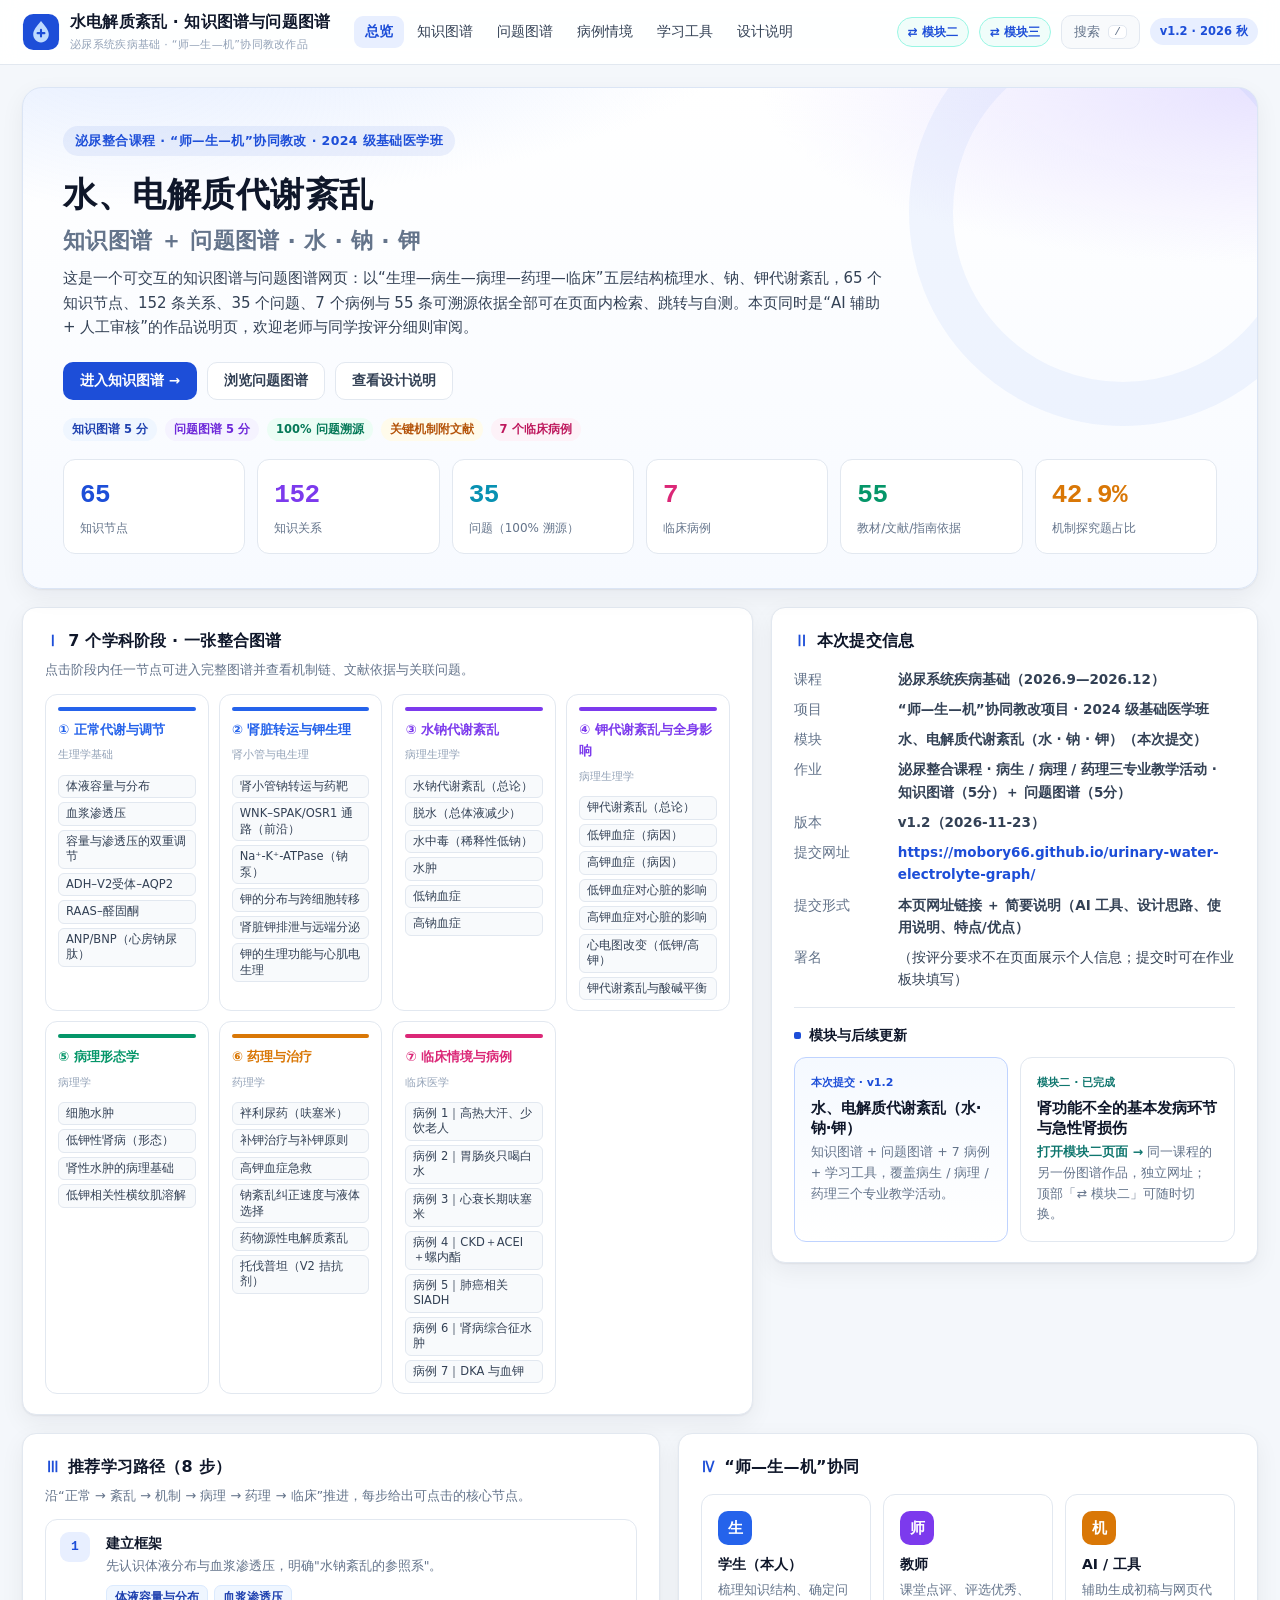
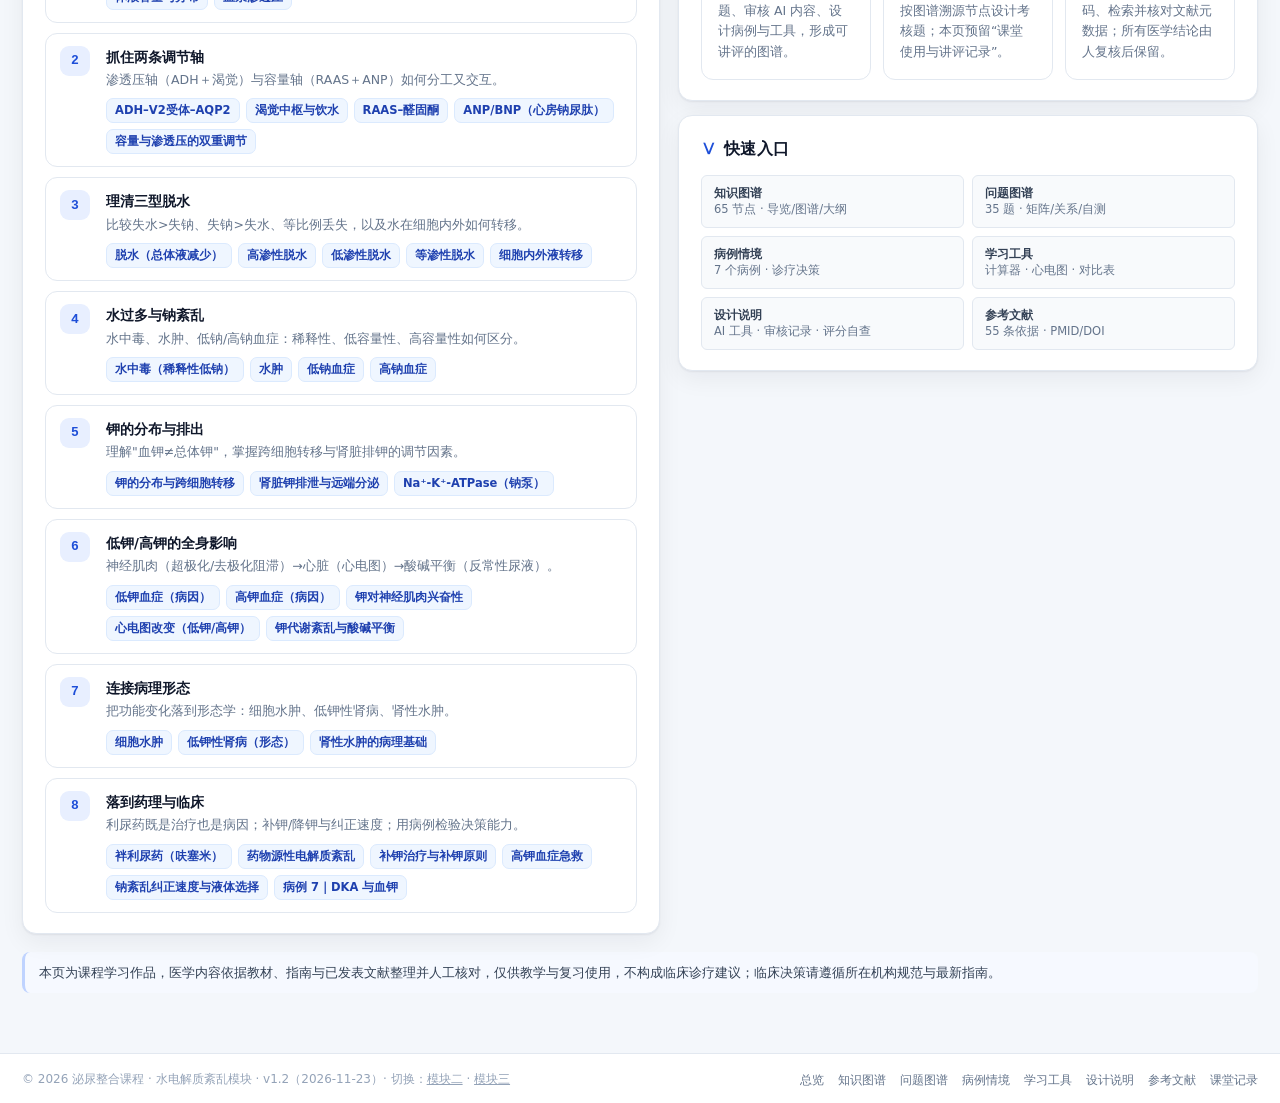
==== commit 5cf39185: "Add files via upload" ====
--- a/index.html
+++ b/index.html
@@ -1740,11 +1740,17 @@
   program: '“师—生—机”协同教改项目 · 2024 级基础医学班',
   module: '水、电解质代谢紊乱（水 · 钠 · 钾）',
   moduleTag: '本次提交模块',
-  version: 'v1.1',
-  date: '2026-11-05',
+  version: 'v1.2',
+  date: '2026-11-23',
   links: {
     self: 'https://mobory66.github.io/urinary-water-electrolyte-graph/',
-    module2: 'https://mobory66.github.io/urinary-aki-graph/'
+    module2: 'https://mobory66.github.io/urinary-aki-graph/',
+    module3: 'https://mobory66.github.io/urinary-gn-graph/',
+    modules: [
+      { label: '模块一', title: '水、电解质代谢紊乱', url: 'https://mobory66.github.io/urinary-water-electrolyte-graph/' },
+      { label: '模块二', title: '肾功能不全与急性肾损伤', url: 'https://mobory66.github.io/urinary-aki-graph/' },
+      { label: '模块三', title: '肾小球肾炎的发病机制与常见类型', url: 'https://mobory66.github.io/urinary-gn-graph/' }
+    ]
   },
   assignment: '泌尿整合课程 · 病生 / 病理 / 药理三专业教学活动 · 知识图谱（5分）＋ 问题图谱（5分）',
   disclaimer: '本页为课程学习作品，医学内容依据教材、指南与已发表文献整理并人工核对，仅供教学与复习使用，不构成临床诊疗建议；临床决策请遵循所在机构规范与最新指南。'
@@ -1832,6 +1838,7 @@
     { item: '托伐普坦机制', ai: 'AI 初稿写"托伐普坦排水也排钠"', fixed: '更正为"V2 受体拮抗→排水为主（aquaresis），相对不排钠→升高血钠"', basis: 'NEJM SALT 研究（PMID 17105757）' }
   ],
   versions: [
+    { v: 'v1.2', date: '2026-11-23', note: '增加模块三（肾小球肾炎的发病机制与常见类型）切换入口，三模块可互相切换。' },
     { v: 'v1.0', date: '2026-10-17', note: '首次提交：水电解质紊乱模块知识图谱（65 节点 / 152 关系）+ 问题图谱（35 题）+ 病例 7 例 + 交互工具 + 设计说明。' },
     { v: 'v1.0.1', date: '2026-10-17', note: '修复：完整图谱中点击节点/连线有时不弹出详情（pointer capture 导致 click 事件目标被重定向到画布）；改为按 pointerdown 记录目标、pointerup 判定点击，并补充真实指针流程的自动化测试。' },
     { v: 'v1.1', date: '2026-11-05', note: '增加「切换模块二：急性肾损伤」入口（独立网址 https://mobory66.github.io/urinary-aki-graph/ ），两页可双向跳转；正文内容未改。' },
@@ -2054,7 +2061,7 @@
       '</div>' +
       '<nav class="main-nav' + (APP.state.menuOpen ? ' open' : '') + '" id="main-nav">' + navHTML() + '</nav>' +
       '<div class="header-right">' +
-        '<a class="module-switch" href="' + esc(META.links.module2) + '" title="切换到模块二：急性肾损伤">⇄ 模块二</a>' +
+        ((META.links.modules || []).filter(function (m) { return m.url !== META.links.self; }).map(function (m) { return '<a class="module-switch" href="' + esc(m.url) + '" title="切换到' + esc(m.label) + '">⇄ ' + esc(m.label) + '</a>'; }).join('')) +
         '<button class="search-btn" id="btn-search"><span class="label">搜索</span><kbd>/</kbd></button>' +
         '<span class="version-pill" title="版本">' + esc(META.version) + ' · 2026 秋</span>' +
         '<button class="menu-btn" id="btn-menu" aria-label="菜单">☰</button>' +
@@ -2062,7 +2069,7 @@
     '</div></header>' +
     '<main class="page" id="view"></main>' +
     '<footer class="site-footer"><div class="footer-inner">' +
-      '<span>© 2026 泌尿整合课程 · 水电解质紊乱模块 · ' + esc(META.version) + '（' + esc(META.date) + '）· <a href="' + esc(META.links.module2) + '" style="color:inherit;text-decoration:underline">切换到模块二：急性肾损伤</a></span>' +
+      '<span>© 2026 泌尿整合课程 · 水电解质紊乱模块 · ' + esc(META.version) + '（' + esc(META.date) + '）· 切换：' + (META.links.modules || []).filter(function (m) { return m.url !== META.links.self; }).map(function (m) { return '<a href="' + esc(m.url) + '" style="color:inherit;text-decoration:underline">' + esc(m.label) + '</a>'; }).join(' · ') + '</span>' +
       '<div class="footer-links">' + ROUTES.map(r => '<button data-nav="' + r.id + '">' + r.label + '</button>').join('') +
         '<button data-nav="guide" data-anchor="refs">参考文献</button><button data-nav="guide" data-anchor="record">课堂记录</button></div>' +
     '</div></footer>' +
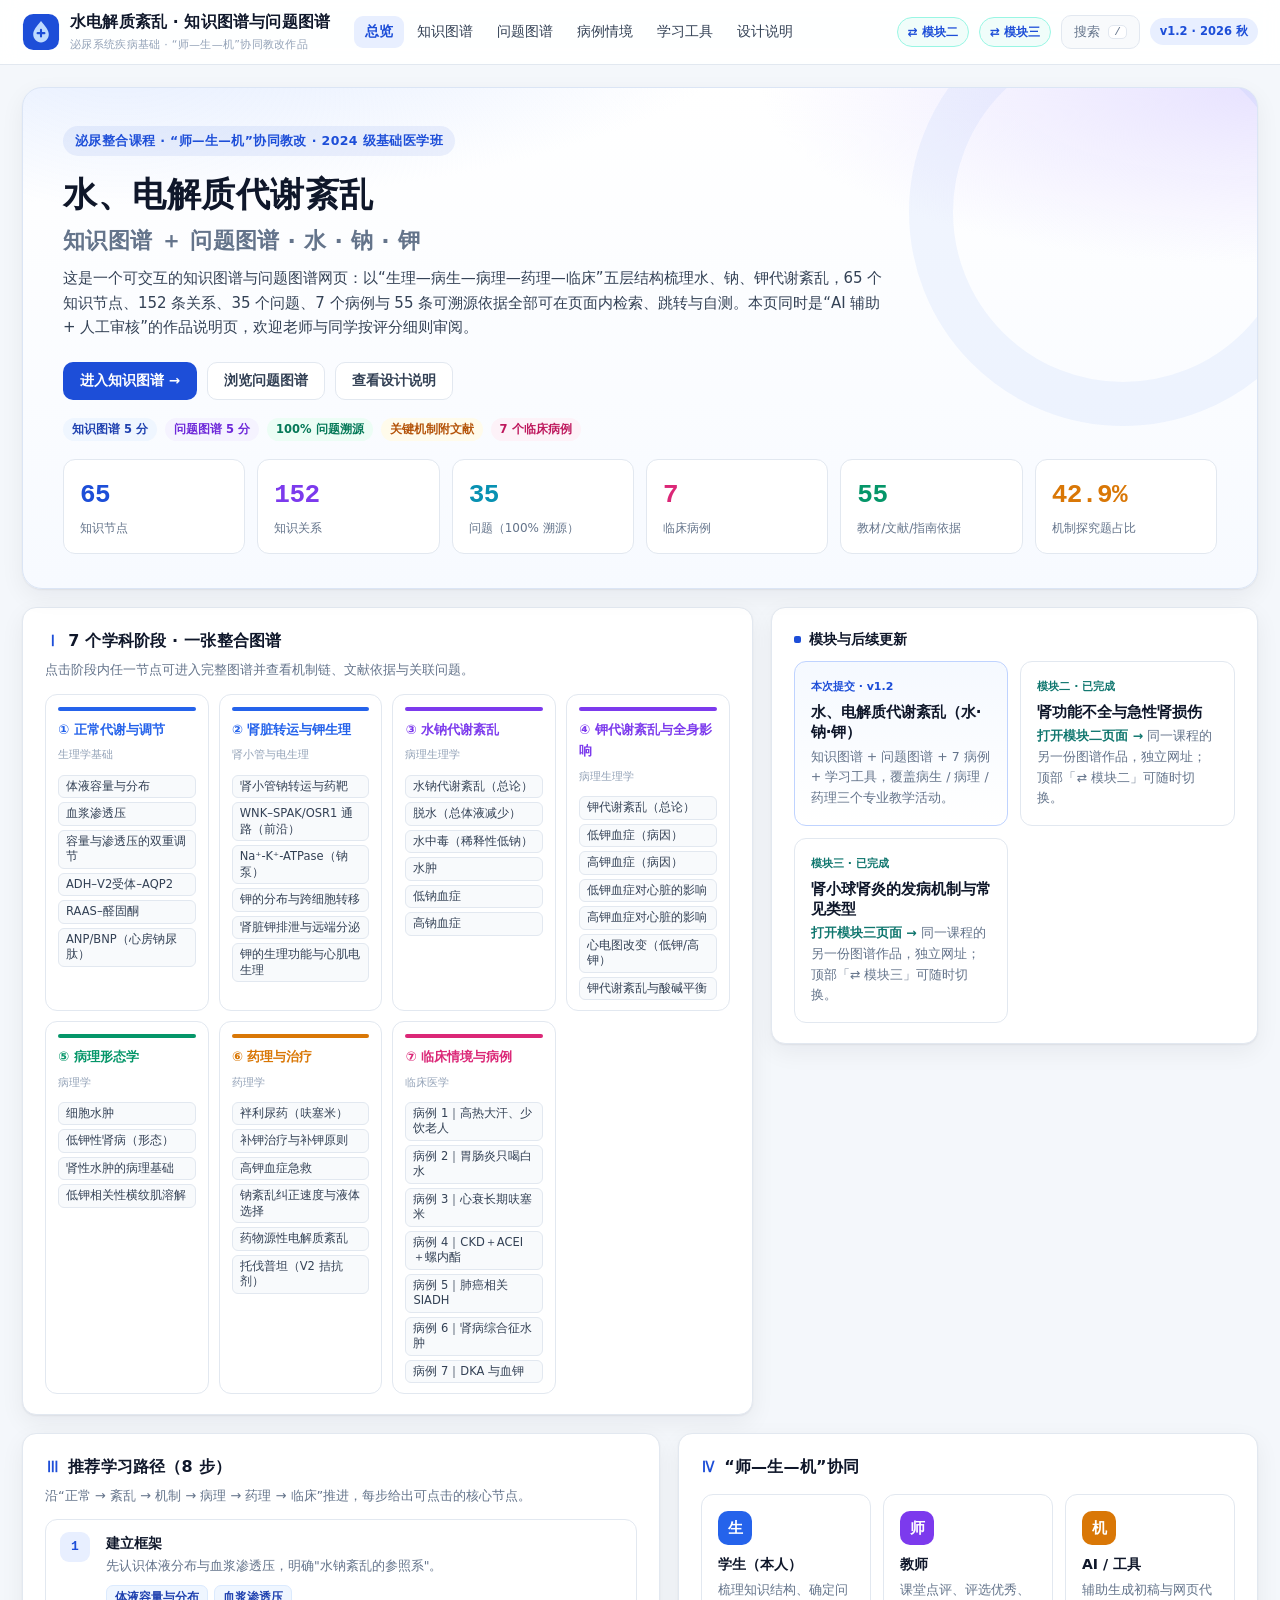
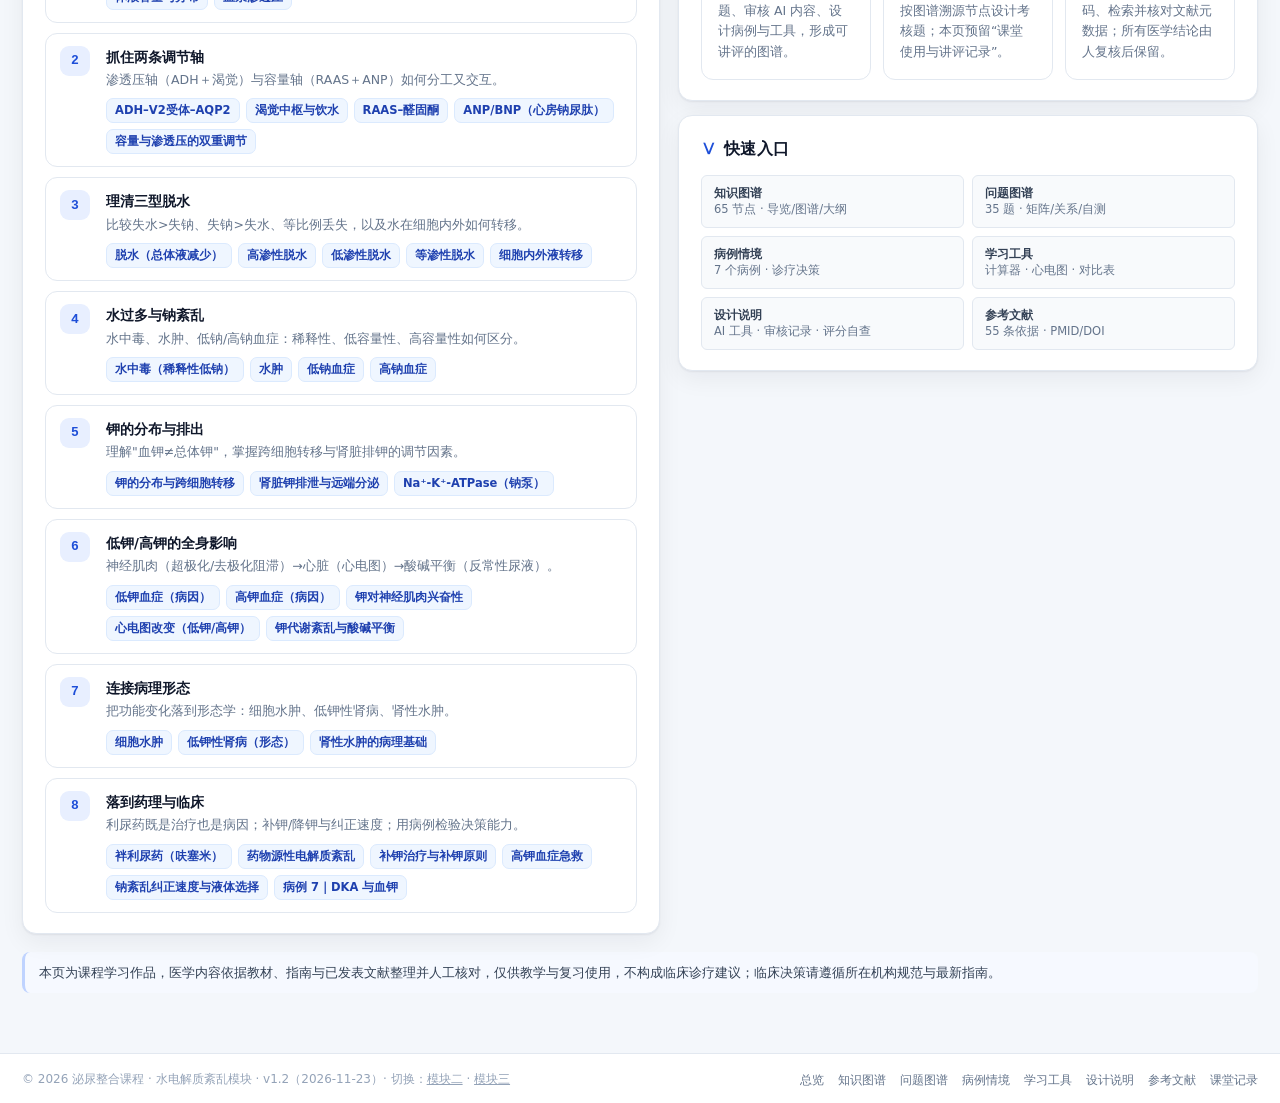
==== commit 3949155b: "Add files via upload" ====
--- a/index.html
+++ b/index.html
@@ -3600,22 +3600,12 @@
         '<div class="stage-strip">' + stageCards + '</div>' +
       '</div>' +
       '<div class="card card-pad">' +
-        '<div class="section-title" style="font-size:16px"><span class="num">Ⅱ</span>本次提交信息</div>' +
-        '<dl class="info-list" style="margin-top:12px">' +
-          '<dt>课程</dt><dd>' + esc(META.course) + '</dd>' +
-          '<dt>项目</dt><dd>' + esc(META.program) + '</dd>' +
-          '<dt>模块</dt><dd>' + esc(META.module) + '（本次提交）</dd>' +
-          '<dt>作业</dt><dd>' + esc(META.assignment) + '</dd>' +
-          '<dt>版本</dt><dd>' + esc(META.version) + '（' + esc(META.date) + '）</dd>' +
-          '<dt>提交网址</dt><dd><a href="' + esc(META.links.self) + '">' + esc(META.links.self) + '</a></dd>' +
-          '<dt>提交形式</dt><dd>本页网址链接 ＋ 简要说明（AI 工具、设计思路、使用说明、特点/优点）</dd>' +
-          '<dt>署名</dt><dd class="muted" style="font-weight:400">（按评分要求不在页面展示个人信息；提交时可在作业板块填写）</dd>' +
-        '</dl>' +
-        '<div class="hr"></div>' +
         '<div class="panel-title"><span class="dot"></span>模块与后续更新</div>' +
         '<div class="module-cards">' +
           '<div class="module-card current"><div class="mc-tag">本次提交 · ' + esc(META.version) + '</div><h4>水、电解质代谢紊乱（水·钠·钾）</h4><p>知识图谱 + 问题图谱 + 7 病例 + 学习工具，覆盖病生 / 病理 / 药理三个专业教学活动。</p></div>' +
-          '<div class="module-card"><div class="mc-tag" style="color:#0f766e">模块二 · 已完成</div><h4>肾功能不全的基本发病环节与急性肾损伤</h4><p><a href="' + esc(META.links.module2) + '" style="color:#0f766e;font-weight:700">打开模块二页面 →</a> 同一课程的另一份图谱作品，独立网址；顶部「⇄ 模块二」可随时切换。</p></div>' +
+          ((META.links.modules || []).filter(function (m) { return m.url !== META.links.self; }).map(function (m) {
+            return '<div class="module-card"><div class="mc-tag" style="color:#0f766e">' + esc(m.label) + ' · 已完成</div><h4>' + esc(m.title) + '</h4><p><a href="' + esc(m.url) + '" style="color:#0f766e;font-weight:700">打开' + esc(m.label) + '页面 →</a> 同一课程的另一份图谱作品，独立网址；顶部「⇄ ' + esc(m.label) + '」可随时切换。</p></div>';
+          }).join('')) +
         '</div>' +
       '</div>' +
     '</div>' +
@@ -3970,7 +3960,7 @@
             '<tr><th>提交网址</th><td><a href="' + esc(META.links.self) + '">' + esc(META.links.self) + '</a></td></tr>' +
             '<tr><th>一句话说明</th><td>本作品用“生理—病生—病理—药理—临床”五层结构整合水电解质紊乱知识图谱（65 节点/152 关系），并设计 35 个 100% 溯源知识节点的问题图谱（三级问题、四类问题、机制探究占 ' + APP.stats.mechPct + '%），附 7 个临床病例与交互学习工具；AI 仅用于生成初稿与网页代码，医学内容逐条对照教材、指南与 PubMed 文献人工核对。</td></tr>' +
           '</tbody></table>' +
-          '<div class="note-box" style="margin-top:12px"><b>提交提示：</b>把本页网址粘贴到作业板块即可；页面顶部/页脚的「⇄ 模块二」按钮可切换到模块二（肾功能不全与急性肾损伤，独立网址 <a href="' + esc(META.links.module2) + '">' + esc(META.links.module2) + '</a>），两页可互相切换。若需展示课堂使用记录，可在下方补充。</div>' +
+          '<div class="note-box" style="margin-top:12px"><b>提交提示：</b>把本页网址粘贴到作业板块即可；页面顶部与页脚有切换按钮，可切换到模块二（<a href="' + esc(META.links.module2) + '">' + esc(META.links.module2) + '</a>）与模块三（<a href="' + esc(META.links.module3) + '">' + esc(META.links.module3) + '</a>），三个模块可互相切换。若需展示课堂使用记录，可在下方补充。</div>' +
         '</section>' +
         '<section class="guide-section" id="g-ai"><h2>AI 工具使用说明</h2><div class="sec-sub">对应作业要求：说明所用 AI 工具、设计思路、使用说明、特点/优点，并体现“审核后再提交”。</div>' +
           '<p>' + esc(GUIDE.ai.intro) + '</p>' +
